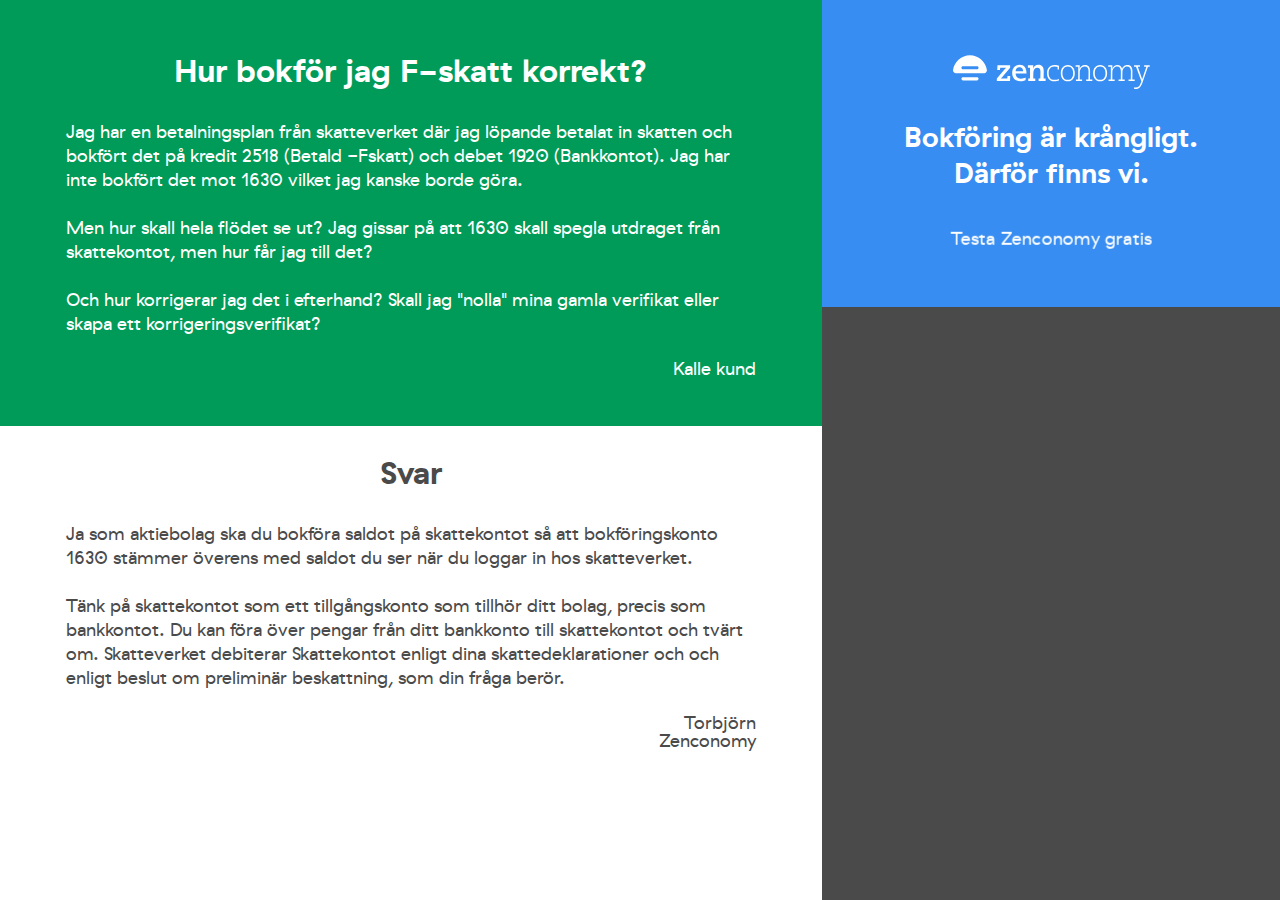
==== index.html @ 8eac907e "moar css." ====
<!doctype html>
<html lang="se">
  <head prefix="og: http://ogp.me/ns# fb: http://ogp.me/ns/fb# article: http://ogp.me/ns/article#">
    <meta charset="utf-8">
    <meta content="IE=edge,chrome=1" http-equiv="X-UA-Compatible">
    <meta content="width=device-width, initial-scale=1.0" name="viewport"/>
    <!-- @metatags -->
    <!-- @favicons -->
    <!--title><%= application_title %></title-->
    <link href="stylesheets/style.css" rel=stylesheet />

    <!-- svg -->
<svg xmlns="http://www.w3.org/2000/svg" style="display: none;"><symbol viewBox="0 0 60 61" id="icon-bookkeeping-1"><title>icon-bookkeeping-1</title><desc>Created with Sketch.</desc> <g id="icon-bookkeeping-1-Page-1" stroke="none" stroke-width="1" fill="none" fill-rule="evenodd" sketch:type="MSPage"> <g id="icon-bookkeeping-1-Symboler-Features-sketch-2" sketch:type="MSArtboardGroup" transform="translate(-66.000000, -52.000000)"> <g id="icon-bookkeeping-1-icon-bookkeeping-1" sketch:type="MSLayerGroup" transform="translate(66.000000, 52.500000)"> <path d="M59.9827338,29.8722857 C59.9827338,13.4374286 46.5638849,0.114428571 30.0107914,0.114428571 C13.4581295,0.114428571 0.0392805755,13.4374286 0.0392805755,29.8722857 C0.0392805755,46.3071429 13.4581295,59.6301429 30.0107914,59.6301429 C46.5638849,59.6301429 59.9827338,46.3071429 59.9827338,29.8722857" id="icon-bookkeeping-1-Fill-1" fill="#FFBB2F" sketch:type="MSShapeGroup"></path> <path d="M20.0490647,15.8605714 C19.5906475,15.8605714 19.2189928,16.2295714 19.2189928,16.6847143 L19.2189928,43.0594286 C19.2189928,43.5145714 19.5906475,43.8835714 20.0490647,43.8835714 L39.972518,43.8835714 C40.4309353,43.8835714 40.8025899,43.5145714 40.8025899,43.0594286 L40.8025899,23.2787143 C40.8025899,23.0601429 40.7153957,22.8501429 40.5595683,22.6958571 L33.9185612,16.1022857 C33.7627338,15.9475714 33.5516547,15.8605714 33.3315108,15.8605714 L20.0490647,15.8605714 L20.0490647,15.8605714 Z M20.8795683,17.5088571 L32.5014388,17.5088571 L32.5014388,23.2787143 C32.5014388,23.7338571 32.8730935,24.1028571 33.3315108,24.1028571 L39.142446,24.1028571 L39.142446,42.2352857 L20.8795683,42.2352857 L20.8795683,17.5088571 L20.8795683,17.5088571 Z M34.1615827,18.6745714 L37.9679137,22.4541429 L34.1615827,22.4541429 L34.1615827,18.6745714 L34.1615827,18.6745714 Z M23.3758273,29.0481429 C22.9174101,29.0417143 22.5401439,29.4051429 22.5336691,29.8607143 C22.5271942,30.3158571 22.8936691,30.69 23.3520863,30.6964286 L23.3758273,30.6964286 L36.6578417,30.6964286 C37.116259,30.7028571 37.4930935,30.339 37.5,29.8838571 C37.5064748,29.4287143 37.14,29.0545714 36.6815827,29.0481429 C36.6733813,29.0477143 36.6656115,29.0477143 36.6578417,29.0481429 L23.3758273,29.0481429 L23.3758273,29.0481429 Z M23.3758273,32.3447143 C22.9174101,32.3382857 22.5401439,32.7021429 22.5336691,33.1572857 C22.5271942,33.6124286 22.8936691,33.987 23.3520863,33.9934286 L23.3758273,33.9934286 L36.6578417,33.9934286 C37.116259,33.9998571 37.4930935,33.636 37.5,33.1808571 C37.5064748,32.7257143 37.14,32.3511429 36.6815827,32.3447143 L36.6578417,32.3447143 L23.3758273,32.3447143 L23.3758273,32.3447143 Z M23.3758273,35.6417143 C22.9174101,35.6352857 22.5401439,35.9991429 22.5336691,36.4542857 C22.5271942,36.9094286 22.8936691,37.2835714 23.3520863,37.29 C23.3598561,37.2904286 23.3680576,37.2904286 23.3758273,37.29 L36.6578417,37.29 C37.116259,37.2964286 37.4930935,36.9325714 37.5,36.4774286 C37.5064748,36.0222857 37.14,35.6481429 36.6815827,35.6417143 L36.6578417,35.6417143 L23.3758273,35.6417143 L23.3758273,35.6417143 Z" id="icon-bookkeeping-1-Fill-2" fill="#6C4B00" sketch:type="MSShapeGroup"></path> </g> </g> </g> </symbol><symbol viewBox="0 0 60 61" id="icon-bookkeeping-2"><title>icon-bookkeeping-2</title><desc>Created with Sketch.</desc> <g id="icon-bookkeeping-2-Page-1" stroke="none" stroke-width="1" fill="none" fill-rule="evenodd" sketch:type="MSPage"> <g id="icon-bookkeeping-2-Symboler-Features-sketch-2" sketch:type="MSArtboardGroup" transform="translate(-146.000000, -52.000000)"> <g id="icon-bookkeeping-2-icon-bookkeeping-2" sketch:type="MSLayerGroup" transform="translate(146.000000, 52.500000)"> <path d="M59.6485714,30.138 C59.6485714,13.7031429 46.3255714,0.380142857 29.8907143,0.380142857 C13.4558571,0.380142857 0.132857143,13.7031429 0.132857143,30.138 C0.132857143,46.5724286 13.4558571,59.8954286 29.8907143,59.8954286 C46.3255714,59.8954286 59.6485714,46.5724286 59.6485714,30.138" id="icon-bookkeeping-2-Fill-1" fill="#FFBB2F" sketch:type="MSShapeGroup"></path> <path d="M33.2965714,38.6322857 L27.1405714,38.6322857 C24.6132857,38.6322857 24.5742857,36.8091429 24.555,35.9327143 C24.5434286,35.3781429 24.5228571,35.0241429 24.3334286,34.791 C22.4931429,32.5178571 21.3771429,30.942 21.3771429,28.2347143 C21.3771429,23.0421429 25.7588571,20.2401429 29.8812857,20.2401429 C34.0234286,20.2401429 38.2028571,22.713 38.2028571,28.2347143 C38.2028571,30.9445714 37.086,32.5195714 35.2452857,34.7897143 C34.8981429,35.2187143 34.2707143,35.2821429 33.846,34.9375714 C33.4178571,34.5912857 33.3522857,33.9642857 33.6981429,33.5378571 C35.4852857,31.3324286 36.2125714,30.2357143 36.2125714,28.2347143 C36.2125714,23.8024286 32.8015714,22.2308571 29.8812857,22.2308571 C26.6442857,22.2308571 23.3678571,24.2927143 23.3678571,28.2347143 C23.3678571,30.2348571 24.0951429,31.3324286 25.8792857,33.5378571 C26.5105714,34.3165714 26.5315714,35.2251429 26.5457143,35.8898571 C26.5508571,36.1255714 26.5572857,36.4808571 26.6091429,36.5828571 C26.6091429,36.5854286 26.7415714,36.6415714 27.1405714,36.6415714 L33.2965714,36.6415714 C33.846,36.6415714 34.2917143,37.0872857 34.2917143,37.6367143 C34.2917143,38.1861429 33.846,38.6322857 33.2965714,38.6322857" id="icon-bookkeeping-2-Fill-2" fill="#6C4B00" sketch:type="MSShapeGroup"></path> <path d="M27.6565714,32.6682857 C27.3818571,32.6682857 27.1071429,32.5538571 26.9095714,32.331 C24.3282857,29.4047143 25.7562857,25.9341429 26.8722857,24.507 C27.2104286,24.0741429 27.8352857,23.9952857 28.269,24.336 C28.7022857,24.6745714 28.7781429,25.299 28.4417143,25.7314286 C28.3392857,25.8651429 26.2851429,28.614 28.4027143,31.0135714 C28.7665714,31.4258571 28.7262857,32.0545714 28.3144286,32.4184286 C28.1258571,32.5868571 27.891,32.6682857 27.6565714,32.6682857" id="icon-bookkeeping-2-Fill-3" fill="#6C4B00" sketch:type="MSShapeGroup"></path> <path d="M33.1251429,41.5478571 L26.4501429,41.5478571 C25.9007143,41.5478571 25.4545714,41.1021429 25.4545714,40.5527143 C25.4545714,40.0032857 25.9007143,39.5571429 26.4501429,39.5571429 L33.1255714,39.5571429 C33.675,39.5571429 34.1211429,40.0032857 34.1211429,40.5527143 C34.1211429,41.1021429 33.675,41.5478571 33.1251429,41.5478571" id="icon-bookkeeping-2-Fill-4" fill="#6C4B00" sketch:type="MSShapeGroup"></path> <path d="M32.5628571,44.3112857 L27.0188571,44.3112857 C26.4694286,44.3112857 26.0237143,43.8655714 26.0237143,43.3161429 C26.0237143,42.7667143 26.4694286,42.3205714 27.0188571,42.3205714 L32.5628571,42.3205714 C33.1122857,42.3205714 33.5584286,42.7667143 33.5584286,43.3161429 C33.5584286,43.8655714 33.1122857,44.3112857 32.5628571,44.3112857" id="icon-bookkeeping-2-Fill-5" fill="#6C4B00" sketch:type="MSShapeGroup"></path> <path d="M29.7908571,18.6767143 C29.2414286,18.6767143 28.7952857,18.231 28.7952857,17.6815714 L28.7952857,15.2451429 C28.7952857,14.6957143 29.2414286,14.25 29.7908571,14.25 C30.3402857,14.25 30.786,14.6957143 30.786,15.2451429 L30.786,17.6815714 C30.786,18.231 30.3407143,18.6767143 29.7908571,18.6767143" id="icon-bookkeeping-2-Fill-6" fill="#6C4B00" sketch:type="MSShapeGroup"></path> <path d="M22.5167143,21.5382857 C22.2612857,21.5382857 22.0075714,21.441 21.813,21.2468571 L20.0918571,19.5235714 C19.7027143,19.1335714 19.7027143,18.5035714 20.0918571,18.1161429 C20.4805714,17.7257143 21.1105714,17.7287143 21.4992857,18.1161429 L23.2204286,19.8394286 C23.6091429,20.2294286 23.6091429,20.8594286 23.2204286,21.2468571 C23.0258571,21.441 22.7704286,21.5382857 22.5167143,21.5382857" id="icon-bookkeeping-2-Fill-7" fill="#6C4B00" sketch:type="MSShapeGroup"></path> <path d="M37.2647143,21.5382857 C37.011,21.5382857 36.7555714,21.441 36.561,21.2468571 C36.1722857,20.8594286 36.1722857,20.2294286 36.561,19.8394286 L38.2821429,18.1161429 C38.6695714,17.7287143 39.2995714,17.7257143 39.6895714,18.1161429 C40.0787143,18.5035714 40.0787143,19.1335714 39.6895714,19.5235714 L37.9684286,21.2468571 C37.7738571,21.441 37.5201429,21.5382857 37.2647143,21.5382857" id="icon-bookkeeping-2-Fill-8" fill="#6C4B00" sketch:type="MSShapeGroup"></path> </g> </g> </g> </symbol><symbol viewBox="0 0 60 61" id="icon-bookkeeping-3"><title>icon-bookkeeping-3</title><desc>Created with Sketch.</desc> <g id="icon-bookkeeping-3-Page-1" stroke="none" stroke-width="1" fill="none" fill-rule="evenodd" sketch:type="MSPage"> <g id="icon-bookkeeping-3-Symboler-Features-sketch-2" sketch:type="MSArtboardGroup" transform="translate(-226.000000, -52.000000)"> <g id="icon-bookkeeping-3-icon-bookkeeping-3" sketch:type="MSLayerGroup" transform="translate(226.000000, 52.500000)"> <path d="M59.7488571,30.0082014 C59.7488571,13.4555396 46.4258571,0.0366906475 29.991,0.0366906475 C13.5561429,0.0366906475 0.233142857,13.4555396 0.233142857,30.0082014 C0.233142857,46.561295 13.5561429,59.9801439 29.991,59.9801439 C46.4258571,59.9801439 59.7488571,46.561295 59.7488571,30.0082014" id="icon-bookkeeping-3-Fill-1" fill="#FFBB2F" sketch:type="MSShapeGroup"></path> <path d="M40.5072857,17.7867626 L37.1301429,17.7867626 C36.7958571,16.8388489 35.8988571,16.1572662 34.8445714,16.1572662 L33.4088571,16.1572662 C32.9532857,15.6457554 32.2992857,15.3423022 31.6092857,15.3423022 L28.3735714,15.3423022 C27.6835714,15.3423022 27.0291429,15.6457554 26.5731429,16.1572662 L25.1374286,16.1572662 C24.0831429,16.1572662 23.1861429,16.8388489 22.8518571,17.7867626 L19.4747143,17.7867626 C19.0277143,17.7867626 18.6655714,18.1515108 18.6655714,18.601295 L18.6655714,43.8595683 C18.6655714,44.3097842 19.0277143,44.6741007 19.4747143,44.6741007 L40.5072857,44.6741007 C40.9542857,44.6741007 41.3164286,44.3097842 41.3164286,43.8595683 L41.3164286,18.601295 C41.3164286,18.1515108 40.9542857,17.7867626 40.5072857,17.7867626 L40.5072857,17.7867626 Z M25.1374286,17.7867626 L26.9798571,17.7867626 C27.2678571,17.7867626 27.534,17.6322302 27.6788571,17.3818705 C27.8271429,17.125036 28.0868571,16.9717986 28.3735714,16.9717986 L31.6092857,16.9717986 C31.896,16.9717986 32.1552857,17.125036 32.3035714,17.3818705 C32.4484286,17.6326619 32.715,17.7867626 33.003,17.7867626 L34.8445714,17.7867626 C35.2911429,17.7867626 35.6537143,18.1519424 35.6537143,18.601295 C35.6537143,19.0510791 35.2911429,19.416259 34.8445714,19.416259 L25.1374286,19.416259 C24.6912857,19.416259 24.3282857,19.0506475 24.3282857,18.601295 C24.3282857,18.1519424 24.6912857,17.7867626 25.1374286,17.7867626 L25.1374286,17.7867626 Z M39.6985714,43.0446043 L20.2834286,43.0446043 L20.2834286,19.416259 L22.8522857,19.416259 C23.1865714,20.3641727 24.0835714,21.0457554 25.1374286,21.0457554 L34.8445714,21.0457554 C35.8988571,21.0457554 36.7954286,20.3641727 37.1301429,19.416259 L39.6985714,19.416259 L39.6985714,43.0446043 L39.6985714,43.0446043 Z" id="icon-bookkeeping-3-Fill-2" fill="#6C4B00" sketch:type="MSShapeGroup"></path> <path d="M21.9012857,24.3047482 C21.9012857,24.754964 22.2634286,25.1197122 22.7104286,25.1197122 L37.2715714,25.1197122 C37.7185714,25.1197122 38.0807143,24.754964 38.0807143,24.3047482 C38.0807143,23.854964 37.7185714,23.4902158 37.2715714,23.4902158 L22.7104286,23.4902158 C22.2634286,23.4902158 21.9012857,23.854964 21.9012857,24.3047482" id="icon-bookkeeping-3-Fill-3" fill="#6C4B00" sketch:type="MSShapeGroup"></path> <path d="M37.2715714,26.7492086 L22.7104286,26.7492086 C22.2634286,26.7492086 21.9012857,27.1139568 21.9012857,27.5641727 C21.9012857,28.0139568 22.2634286,28.378705 22.7104286,28.378705 L37.2715714,28.378705 C37.7185714,28.378705 38.0807143,28.0139568 38.0807143,27.5641727 C38.0807143,27.1139568 37.7185714,26.7492086 37.2715714,26.7492086" id="icon-bookkeeping-3-Fill-4" fill="#6C4B00" sketch:type="MSShapeGroup"></path> <path d="M37.2715714,30.0082014 L22.7104286,30.0082014 C22.2634286,30.0082014 21.9012857,30.3729496 21.9012857,30.8231655 C21.9012857,31.2733813 22.2634286,31.6376978 22.7104286,31.6376978 L37.2715714,31.6376978 C37.7185714,31.6376978 38.0807143,31.2733813 38.0807143,30.8231655 C38.0807143,30.3729496 37.7185714,30.0082014 37.2715714,30.0082014" id="icon-bookkeeping-3-Fill-5" fill="#6C4B00" sketch:type="MSShapeGroup"></path> <path d="M34.0358571,34.0821583 C34.0358571,33.6323741 33.6737143,33.2676259 33.2267143,33.2676259 L22.7104286,33.2676259 C22.2634286,33.2676259 21.9012857,33.6323741 21.9012857,34.0821583 C21.9012857,34.5323741 22.2634286,34.8971223 22.7104286,34.8971223 L33.2267143,34.8971223 C33.6737143,34.8971223 34.0358571,34.5323741 34.0358571,34.0821583" id="icon-bookkeeping-3-Fill-6" fill="#6C4B00" sketch:type="MSShapeGroup"></path> <path d="M36.6994286,36.7653237 L34.8445714,38.6335252 L33.7988571,37.5802878 C33.483,37.2617266 32.9708571,37.2617266 32.655,37.5802878 C32.3391429,37.8984173 32.3387143,38.4142446 32.655,38.7323741 L34.2728571,40.3618705 C34.431,40.5211511 34.6375714,40.6005755 34.8445714,40.6005755 C35.052,40.6005755 35.2585714,40.5211511 35.4167143,40.3618705 L37.8437143,37.9174101 C38.16,37.5992806 38.16,37.0834532 37.8437143,36.7653237 C37.5274286,36.4471942 37.0157143,36.4471942 36.6994286,36.7653237" id="icon-bookkeeping-3-Fill-7" fill="#6C4B00" sketch:type="MSShapeGroup"></path> </g> </g> </g> </symbol><symbol viewBox="0 0 60 61" id="icon-bookkeeping-4"><title>icon-bookkeeping-4</title><desc>Created with Sketch.</desc> <g id="icon-bookkeeping-4-Page-1" stroke="none" stroke-width="1" fill="none" fill-rule="evenodd" sketch:type="MSPage"> <g id="icon-bookkeeping-4-Symboler-Features-sketch-2" sketch:type="MSArtboardGroup" transform="translate(-306.000000, -52.000000)"> <g id="icon-bookkeeping-4-icon-bookkeeping-4" sketch:type="MSLayerGroup" transform="translate(306.000000, 52.500000)"> <path d="M59.9460432,30.0154286 C59.9460432,13.5805714 46.5271942,0.257571429 29.9741007,0.257571429 C13.4210072,0.257571429 0.00215827338,13.5805714 0.00215827338,30.0154286 C0.00215827338,46.4502857 13.4210072,59.7732857 29.9741007,59.7732857 C46.5271942,59.7732857 59.9460432,46.4502857 59.9460432,30.0154286" id="icon-bookkeeping-4-Fill-1" fill="#FFBB2F" sketch:type="MSShapeGroup"></path> <path d="M41.4625899,19.1854286 L40.8228777,18.5494286 C39.4938129,17.2294286 37.3307914,17.229 36.0008633,18.5477143 L18.6919424,35.7107143 C18.6043165,35.7977143 18.5456115,35.9091429 18.5235971,36.0304286 L17.4988489,41.7672857 C17.4647482,41.9601429 17.5269065,42.1577143 17.6667626,42.2961429 C17.6684892,42.2978571 17.6710791,42.3004286 17.6728058,42.3021429 C17.8165468,42.4405714 18.0202878,42.4997143 18.2166906,42.4594286 L23.8467626,41.3001429 C23.9615827,41.2761429 24.0677698,41.22 24.1506475,41.1368571 L41.4595683,23.9747143 C42.7899281,22.6551429 42.7916547,20.5067143 41.4625899,19.1854286 L41.4625899,19.1854286 Z M35.1992806,24.762 L35.1992806,24.762 C34.9631655,24.5275714 34.5811511,24.5275714 34.3454676,24.7615714 L22.8971223,36.1131429 C22.8811511,36.129 22.8686331,36.147 22.8552518,36.1637143 L21.9168345,35.8975714 L21.5555396,34.6367143 C21.5507914,34.6187143 21.5421583,34.6032857 21.5356835,34.5861429 L34.1369784,22.0911429 L37.8880576,25.8201429 L25.2867626,38.3151429 C25.2694964,38.3091429 25.2539568,38.3005714 25.236259,38.2954286 L23.9641727,37.9337143 L23.6974101,37.0045714 C23.7151079,36.9904286 23.7341007,36.978 23.7505036,36.9617143 L35.1984173,25.6101429 C35.434964,25.3761429 35.4353957,24.9964286 35.1992806,24.762 L35.1992806,24.762 Z M39.9699281,19.3988571 L40.607482,20.0327143 C41.4656115,20.8864286 41.4647482,22.2737143 40.6057554,23.1257143 L38.7431655,24.9728571 L34.9920863,21.2434286 L36.8546763,19.3967143 C37.7132374,18.5451429 39.1105036,18.5455714 39.9699281,19.3988571 L39.9699281,19.3988571 Z M20.8001439,40.7022857 C20.6974101,40.3015714 20.494964,39.9372857 20.1941007,39.6377143 C19.918705,39.3642857 19.5794245,39.1705714 19.2094964,39.0608571 L19.6804317,36.4264286 L20.5614388,35.5525714 L20.9382734,36.8682857 L22.5315108,37.32 L22.9860432,38.904 L24.312518,39.2811429 L23.4241727,40.1622857 L20.8001439,40.7022857 L20.8001439,40.7022857 Z" id="icon-bookkeeping-4-Fill-2" fill="#6C4B00" sketch:type="MSShapeGroup"></path> <path d="M18.0941007,42.579 C17.9080576,42.579 17.7315108,42.5078571 17.5981295,42.3792857 C17.4263309,42.2091429 17.3520863,41.976 17.3926619,41.7488571 L18.4174101,36.012 C18.4441727,35.8671429 18.5128058,35.7372857 18.6155396,35.6348571 L35.9244604,18.4722857 C36.5879137,17.8144286 37.4710791,17.4522857 38.4107914,17.4522857 C39.3522302,17.4522857 40.2358273,17.8148571 40.8992806,18.474 L41.5385612,19.1095714 C42.9094964,20.4728571 42.9082014,22.689 41.5359712,24.0501429 L24.2270504,41.2127143 C24.1290647,41.3104286 24.0051799,41.3768571 23.8683453,41.4051429 L18.2382734,42.564 C18.191223,42.5738571 18.142446,42.579 18.0941007,42.579 L18.0941007,42.579 Z M38.4107914,17.6665714 C37.5280576,17.6665714 36.6997122,18.0064286 36.0768345,18.6235714 L18.7679137,35.7865714 C18.6958273,35.8581429 18.6483453,35.949 18.6297842,36.0497143 L17.605036,41.7861429 C17.5774101,41.9442857 17.628777,42.1067143 17.7431655,42.2202857 C17.867482,42.3398571 18.0353957,42.387 18.1942446,42.3544286 L23.8243165,41.1955714 C23.9197122,41.1758571 24.0060432,41.1291429 24.0746763,41.0614286 L41.3831655,23.8988571 C42.6716547,22.6208571 42.6729496,20.5405714 41.3861871,19.2608571 L40.7464748,18.6252857 C40.1240288,18.0068571 39.2943885,17.6665714 38.4107914,17.6665714 L38.4107914,17.6665714 Z M20.7207194,40.8278571 L20.6952518,40.7284286 C20.5951079,40.3362857 20.4008633,39.9947143 20.1176978,39.7135714 C19.8621583,39.4598571 19.537554,39.2695714 19.1788489,39.1637143 L19.0864748,39.1362857 L19.5798561,36.3745714 L20.614964,35.3481429 L21.0254676,36.7817143 L22.618705,37.233 L23.0732374,38.817 L24.5188489,39.228 L23.4776978,40.2604286 L20.7207194,40.8278571 L20.7207194,40.8278571 Z M19.3320863,38.9875714 C19.6886331,39.108 20.0115108,39.3051429 20.2705036,39.5622857 C20.5571223,39.8472857 20.7608633,40.188 20.8769784,40.5767143 L23.3706475,40.0637143 L24.1066187,39.3338571 L22.8988489,38.9901429 L22.4443165,37.4065714 L20.8510791,36.9548571 L20.5079137,35.7574286 L19.7805755,36.4782857 L19.3320863,38.9875714 L19.3320863,38.9875714 Z M25.3135252,38.4398571 L25.223741,38.4051429 L23.8769784,38.0202857 L23.5739568,36.966 L23.6296403,36.9214286 C23.6576978,36.9 23.6658993,36.8935714 23.6741007,36.8858571 L35.1220144,25.5347143 C35.2161151,25.4412857 35.2679137,25.3178571 35.2683453,25.1862857 C35.2683453,25.0547143 35.2169784,24.9308571 35.1233094,24.8378571 C34.9359712,24.6518571 34.6096403,24.6514286 34.4214388,24.8374286 L22.9735252,36.1885714 C22.9653237,36.1962857 22.9597122,36.2052857 22.9528058,36.2138571 L22.9079137,36.2717143 L22.8258993,36.2665714 L21.8292086,35.9841429 L21.4092086,34.56 L21.4592806,34.5102857 L34.1369784,21.9394286 L38.0408633,25.8205714 L25.3135252,38.4398571 L25.3135252,38.4398571 Z M24.0513669,37.8471429 L25.2595683,38.1904286 L37.7356835,25.8205714 L34.1369784,22.2424286 L21.661295,34.6131429 L22.0040288,35.811 L22.8168345,36.0411429 C22.8181295,36.0398571 22.8194245,36.0385714 22.8207194,36.0372857 L34.2690647,24.6857143 C34.5388489,24.4187143 35.0071942,24.4195714 35.2761151,24.6865714 C35.4103597,24.8202857 35.4841727,24.9977143 35.483741,25.1867143 C35.483741,25.3752857 35.4090647,25.5527143 35.2748201,25.6864286 L23.8264748,37.0375714 C23.8243165,37.0392857 23.8230216,37.0414286 23.8208633,37.0431429 L24.0513669,37.8471429 L24.0513669,37.8471429 Z M38.7431655,25.1241429 L34.8392806,21.2434286 L36.7782734,19.3208571 C37.2138129,18.8888571 37.7935252,18.6514286 38.4103597,18.6514286 C39.0289209,18.6514286 39.6099281,18.8897143 40.0458993,19.323 L40.6838849,19.9568571 C41.5843165,20.8521429 41.5830216,22.3075714 40.6817266,23.2015714 L38.7431655,25.1241429 L38.7431655,25.1241429 Z M35.1444604,21.2434286 L38.7431655,24.8211429 L40.5293525,23.0502857 C41.3464748,22.2398571 41.3473381,20.9202857 40.5315108,20.1085714 L39.8935252,19.4742857 C39.4976978,19.0817143 38.9710791,18.8657143 38.4103597,18.8657143 C37.8509353,18.8657143 37.3256115,19.0812857 36.9310791,19.4725714 L35.1444604,21.2434286 L35.1444604,21.2434286 Z" id="icon-bookkeeping-4-Fill-3" fill="#6C4B00" sketch:type="MSShapeGroup"></path> </g> </g> </g> </symbol><symbol viewBox="0 0 88 88" id="icon-doodle-circle"><title>Oval 37</title><desc>Created with Sketch.</desc> <g id="icon-doodle-circle-Page-1" stroke="none" stroke-width="1" fill="none" fill-rule="evenodd" sketch:type="MSPage"> <g id="icon-doodle-circle-Målgrupp" sketch:type="MSArtboardGroup" transform="translate(-231.000000, -530.000000)" stroke="#3780D3" stroke-width="3"> <g id="icon-doodle-circle-Main-message" sketch:type="MSLayerGroup" transform="translate(-37.000000, 0.000000)"> <g id="icon-doodle-circle-pattern" transform="translate(0.000000, 13.000000)" sketch:type="MSShapeGroup"> <circle id="icon-doodle-circle-Oval-37" cx="312" cy="561" r="42"></circle> </g> </g> </g> </g> </symbol><symbol viewBox="0 0 147 4" id="icon-doodle-line"><title>Imported Layers</title><desc>Created with Sketch.</desc> <g id="icon-doodle-line-Page-1" stroke="none" stroke-width="1" fill="none" fill-rule="evenodd" sketch:type="MSPage"> <g id="icon-doodle-line-Målgrupp" sketch:type="MSArtboardGroup" transform="translate(-344.000000, -225.000000)" stroke-linecap="round" stroke="#377BC9" stroke-width="3"> <g id="icon-doodle-line-Main-message" sketch:type="MSLayerGroup" transform="translate(-37.000000, 0.000000)"> <g id="icon-doodle-line-pattern" transform="translate(0.000000, 13.000000)" sketch:type="MSShapeGroup"> <path d="M383,214 L526.507843,214" id="icon-doodle-line-Imported-Layers"></path> </g> </g> </g> </g> </symbol><symbol viewBox="0 0 69 61" id="icon-doodle-triangle"><title>Imported Layers</title><desc>Created with Sketch.</desc> <g id="icon-doodle-triangle-Page-1" stroke="none" stroke-width="1" fill="none" fill-rule="evenodd" sketch:type="MSPage"> <g id="icon-doodle-triangle-Målgrupp" sketch:type="MSArtboardGroup" transform="translate(-889.000000, -528.000000)" stroke-linecap="round" stroke="#3780D3" stroke-width="3"> <g id="icon-doodle-triangle-Main-message" sketch:type="MSLayerGroup" transform="translate(-37.000000, 0.000000)"> <g id="icon-doodle-triangle-pattern" transform="translate(0.000000, 13.000000)" sketch:type="MSShapeGroup"> <path d="M991.758,573.85 L929,573.85 L960.379,518 L991.758,573.85 L991.758,573.85 Z" id="icon-doodle-triangle-Imported-Layers"></path> </g> </g> </g> </g> </symbol><symbol viewBox="0 0 104 10" id="icon-doodle-wave"><title>Imported Layers</title><desc>Created with Sketch.</desc> <g id="icon-doodle-wave-Page-1" stroke="none" stroke-width="1" fill="none" fill-rule="evenodd" sketch:type="MSPage"> <g id="icon-doodle-wave-Målgrupp" sketch:type="MSArtboardGroup" transform="translate(-462.000000, -509.000000)" stroke-linecap="round" stroke="#3780D3" stroke-width="3"> <g id="icon-doodle-wave-Main-message" sketch:type="MSLayerGroup" transform="translate(-37.000000, 0.000000)"> <g id="icon-doodle-wave-pattern" transform="translate(0.000000, 13.000000)" sketch:type="MSShapeGroup"> <path d="M501,498 L508.687,503.66 L516.375,498 L524.063,503.66 L531.753,498 L539.437,503.66 L547.125,498 L554.813,503.66 L562.501,498 L570.191,503.66 L577.883,498 L585.573,503.66 L593.268,498 L600.964,503.66" id="icon-doodle-wave-Imported-Layers"></path> </g> </g> </g> </g> </symbol><symbol viewBox="0 0 24 25" id="icon-doodle-x"><title>Imported Layers</title><desc>Created with Sketch.</desc> <g id="icon-doodle-x-Page-1" stroke="none" stroke-width="1" fill="none" fill-rule="evenodd" sketch:type="MSPage"> <g id="icon-doodle-x-Målgrupp" sketch:type="MSArtboardGroup" transform="translate(-242.000000, -407.000000)" stroke-linecap="round" stroke="#377BC9" stroke-width="1"> <g id="icon-doodle-x-Main-message" sketch:type="MSLayerGroup" transform="translate(-37.000000, 0.000000)"> <g id="icon-doodle-x-pattern" transform="translate(0.000000, 13.000000)" sketch:type="MSShapeGroup"> <path d="M275,403.75 L304.5,403.75 M289.75,389 L289.75,418.5" id="icon-doodle-x-Imported-Layers" transform="translate(291.000000, 405.000000) rotate(-135.000000) translate(-291.000000, -405.000000) "></path> </g> </g> </g> </g> </symbol><symbol viewBox="0 0 60 61" id="icon-invoicing-1"><title>icon-invoicing-1</title><desc>Created with Sketch.</desc> <g id="icon-invoicing-1-Page-1" stroke="none" stroke-width="1" fill="none" fill-rule="evenodd" sketch:type="MSPage"> <g id="icon-invoicing-1-Symboler-Features-sketch-2" sketch:type="MSArtboardGroup" transform="translate(-66.000000, -135.000000)"> <g id="icon-invoicing-1-icon-invoicing-1" sketch:type="MSLayerGroup" transform="translate(66.000000, 135.500000)"> <path d="M59.9827338,30.1427143 C59.9827338,13.7078571 46.5638849,0.384857143 30.0107914,0.384857143 C13.4581295,0.384857143 0.0392805755,13.7078571 0.0392805755,30.1427143 C0.0392805755,46.5775714 13.4581295,59.9005714 30.0107914,59.9005714 C46.5638849,59.9005714 59.9827338,46.5775714 59.9827338,30.1427143" id="icon-invoicing-1-Fill-1" fill="#FFBB2F" sketch:type="MSShapeGroup"></path> <path d="M30.0107914,43.857 C22.3942446,43.857 16.1978417,37.7048571 16.1978417,30.1427143 C16.1978417,22.581 22.3942446,16.4284286 30.0107914,16.4284286 C37.6273381,16.4284286 43.823741,22.581 43.823741,30.1427143 C43.823741,37.7048571 37.6273381,43.857 30.0107914,43.857 L30.0107914,43.857 Z M30.0107914,18.1427143 C23.3464748,18.1427143 17.9244604,23.526 17.9244604,30.1427143 C17.9244604,36.7598571 23.3464748,42.1427143 30.0107914,42.1427143 C36.6755396,42.1427143 42.0971223,36.7598571 42.0971223,30.1427143 C42.0971223,23.526 36.6755396,18.1427143 30.0107914,18.1427143 L30.0107914,18.1427143 Z" id="icon-invoicing-1-Fill-2" fill="#6C4B00" sketch:type="MSShapeGroup"></path> <path d="M34.6519424,35.9215714 C34.4313669,35.9215714 34.2099281,35.838 34.0415827,35.6704286 L29.1284892,30.7928571 C28.9666187,30.6321429 28.8755396,30.414 28.8755396,30.1864286 L28.8755396,23.5341429 C28.8755396,23.061 29.2623022,22.677 29.7388489,22.677 C30.2158273,22.677 30.6025899,23.061 30.6025899,23.5341429 L30.6025899,29.8315714 L35.2623022,34.4584286 C35.5998561,34.7935714 35.5998561,35.3357143 35.2623022,35.6704286 C35.0939568,35.838 34.8729496,35.9215714 34.6519424,35.9215714" id="icon-invoicing-1-Fill-3" fill="#6C4B00" sketch:type="MSShapeGroup"></path> </g> </g> </g> </symbol><symbol viewBox="0 0 60 61" id="icon-invoicing-2"><title>icon-invoicing-2</title><desc>Created with Sketch.</desc> <g id="icon-invoicing-2-Page-1" stroke="none" stroke-width="1" fill="none" fill-rule="evenodd" sketch:type="MSPage"> <g id="icon-invoicing-2-Symboler-Features-sketch-2" sketch:type="MSArtboardGroup" transform="translate(-146.000000, -135.000000)"> <g id="icon-invoicing-2-icon-invoicing-2" sketch:type="MSLayerGroup" transform="translate(146.000000, 135.500000)"> <path d="M59.6485714,30.1092857 C59.6485714,13.6744286 46.3255714,0.351428571 29.8907143,0.351428571 C13.4558571,0.351428571 0.132857143,13.6744286 0.132857143,30.1092857 C0.132857143,46.5437143 13.4558571,59.8667143 29.8907143,59.8667143 C46.3255714,59.8667143 59.6485714,46.5437143 59.6485714,30.1092857" id="icon-invoicing-2-Fill-1" fill="#FFBB2F" sketch:type="MSShapeGroup"></path> <path d="M29.8907143,43.8235714 C22.3285714,43.8235714 16.1764286,37.671 16.1764286,30.1092857 C16.1764286,22.5471429 22.3285714,16.395 29.8907143,16.395 C37.4528571,16.395 43.605,22.5471429 43.605,30.1092857 C43.605,37.671 37.4528571,43.8235714 29.8907143,43.8235714 L29.8907143,43.8235714 Z M29.8907143,18.1092857 C23.274,18.1092857 17.8907143,23.4921429 17.8907143,30.1092857 C17.8907143,36.726 23.274,42.1092857 29.8907143,42.1092857 C36.5078571,42.1092857 41.8907143,36.726 41.8907143,30.1092857 C41.8907143,23.4921429 36.5078571,18.1092857 29.8907143,18.1092857 L29.8907143,18.1092857 Z" id="icon-invoicing-2-Fill-2" fill="#6C4B00" sketch:type="MSShapeGroup"></path> <path d="M26.9982857,25.7198571 C27.2237143,25.4507143 27.4902857,25.2141429 27.798,25.0105714 C28.1061429,24.8074286 28.4494286,24.645 28.8291429,24.5245714 C29.2084286,24.4037143 29.6177143,24.3428571 30.0578571,24.3428571 C30.5961429,24.3428571 31.089,24.423 31.5338571,24.582 C31.9791429,24.7414286 32.361,24.9642857 32.6802857,25.2501429 C32.9991429,25.536 33.246,25.8767143 33.4225714,26.2722857 C33.5982857,26.6682857 33.6865714,27.1028571 33.6865714,27.5755714 C33.6865714,28.2021429 33.546,28.7271429 33.2657143,29.1505714 C32.9854286,29.5735714 32.6524286,29.8902857 32.2675714,30.099 C32.6742857,30.3192857 33.0124286,30.6432857 33.2824286,31.0722857 C33.5511429,31.5008571 33.6865714,32.0288571 33.6865714,32.6554286 C33.6865714,33.1504286 33.5982857,33.5982857 33.4225714,33.9994286 C33.246,34.401 33.0017143,34.7417143 32.6884286,35.0224286 C32.3751429,35.3022857 31.9958571,35.517 31.5505714,35.6652857 C31.1052857,35.8135714 30.6184286,35.8881429 30.0904286,35.8881429 C29.6395714,35.8881429 29.2221429,35.8302857 28.8372857,35.715 C28.4524286,35.5992857 28.1031429,35.4372857 27.7902857,35.2281429 C27.4765714,35.0194286 27.207,34.7747143 26.982,34.4944286 C26.7565714,34.2137143 26.5774286,33.9085714 26.4458571,33.579 L27.8811429,32.2431429 C28.0675714,32.793 28.356,33.2241429 28.7464286,33.5378571 C29.1368571,33.8511429 29.5902857,34.008 30.1071429,34.008 C30.6021429,34.008 31.0088571,33.8751429 31.3277143,33.6098571 C31.6465714,33.3445714 31.806,32.9738571 31.806,32.4985714 C31.806,32.034 31.6521429,31.6774286 31.3444286,31.4288571 C31.0362857,31.1798571 30.6458571,31.0555714 30.1735714,31.0555714 L29.3978571,31.0555714 L29.3978571,29.1587143 L30.1735714,29.1587143 C30.6458571,29.1587143 31.0362857,29.0288571 31.3444286,28.7695714 C31.6521429,28.5094286 31.806,28.158 31.806,27.7157143 C31.806,27.2515714 31.6435714,26.8868571 31.3195714,26.6215714 C30.9951429,26.3554286 30.591,26.223 30.1071429,26.223 C29.6125714,26.223 29.1672857,26.3798571 28.7712857,26.6931429 C28.3757143,27.0064286 28.0787143,27.4217143 27.8811429,27.9385714 L26.4621429,26.586 C26.5941429,26.2782857 26.7728571,25.9898571 26.9982857,25.7198571" id="icon-invoicing-2-Fill-3" fill="#6C4B00" sketch:type="MSShapeGroup"></path> </g> </g> </g> </symbol><symbol viewBox="0 0 60 61" id="icon-invoicing-3"><title>icon-invoicing-3</title><desc>Created with Sketch.</desc> <g id="icon-invoicing-3-Page-1" stroke="none" stroke-width="1" fill="none" fill-rule="evenodd" sketch:type="MSPage"> <g id="icon-invoicing-3-Symboler-Features-sketch-2" sketch:type="MSArtboardGroup" transform="translate(-226.000000, -135.000000)"> <g id="icon-invoicing-3-icon-invoicing-3" sketch:type="MSLayerGroup" transform="translate(226.000000, 135.500000)"> <path d="M59.7488571,30.1761429 C59.7488571,13.7412857 46.4258571,0.418285714 29.991,0.418285714 C13.5561429,0.418285714 0.233142857,13.7412857 0.233142857,30.1761429 C0.233142857,46.611 13.5561429,59.934 29.991,59.934 C46.4258571,59.934 59.7488571,46.611 59.7488571,30.1761429" id="icon-invoicing-3-Fill-1" fill="#FFBB2F" sketch:type="MSShapeGroup"></path> <path d="M42.4808571,25.488 L40.008,25.488 L40.008,23.2092857 C40.008,23.0048571 39.927,22.809 39.7825714,22.6645714 L33.618,16.5 C33.4735714,16.3555714 33.2777143,16.2745714 33.0732857,16.2745714 L20.7445714,16.2745714 C20.319,16.2745714 19.974,16.6195714 19.974,17.0451429 L19.974,25.488 L17.5011429,25.488 C17.1265714,25.488 16.8231429,25.7914286 16.8231429,26.166 L16.8231429,43.3997143 C16.8231429,43.7742857 17.1265714,44.0781429 17.5011429,44.0781429 L42.4808571,44.0781429 C42.8554286,44.0781429 43.1588571,43.7742857 43.1588571,43.3997143 L43.1588571,26.166 C43.1588571,25.7914286 42.8554286,25.488 42.4808571,25.488 L42.4808571,25.488 Z M40.0607143,27.1851429 L40.008,27.2348571 L40.008,27.1851429 L40.0607143,27.1851429 L40.0607143,27.1851429 Z M33.8438571,18.9051429 L37.377,22.4387143 L33.8438571,22.4387143 L33.8438571,18.9051429 L33.8438571,18.9051429 Z M21.5147143,17.8157143 L32.3027143,17.8157143 L32.3027143,23.2092857 C32.3027143,23.6348571 32.6477143,23.9798571 33.0732857,23.9798571 L38.4668571,23.9798571 L38.4668571,28.698 L33.5931429,33.3257143 L30.495,30.3831429 C30.2181429,30.12 29.7844286,30.1195714 29.5067143,30.3818571 L26.394,33.3257143 L21.5147143,28.6967143 L21.5147143,17.8157143 L21.5147143,17.8157143 Z M19.974,27.1851429 L19.974,27.2348571 L19.9212857,27.1851429 L19.974,27.1851429 L19.974,27.1851429 Z M18.3724286,28.0397143 L25.1344286,34.482 L18.3724286,40.9234286 L18.3724286,28.0397143 L18.3724286,28.0397143 Z M19.4442857,42.1414286 L29.991,32.094 L40.5377143,42.1414286 L19.4442857,42.1414286 L19.4442857,42.1414286 Z M41.6095714,40.9238571 L34.8475714,34.482 L41.6095714,28.0397143 L41.6095714,40.9238571 L41.6095714,40.9238571 Z" id="icon-invoicing-3-Fill-2" fill="#6C4B00" sketch:type="MSShapeGroup"></path> </g> </g> </g> </symbol><symbol viewBox="0 0 60 61" id="icon-invoicing-4"><title>icon-invoicing-4</title><desc>Created with Sketch.</desc> <g id="icon-invoicing-4-Page-1" stroke="none" stroke-width="1" fill="none" fill-rule="evenodd" sketch:type="MSPage"> <g id="icon-invoicing-4-Symboler-Features-sketch-2" sketch:type="MSArtboardGroup" transform="translate(-306.000000, -135.000000)"> <g id="icon-invoicing-4-icon-invoicing-4" sketch:type="MSLayerGroup" transform="translate(306.000000, 135.500000)"> <path d="M59.9460432,29.9464286 C59.9460432,13.512 46.5271942,0.189 29.9741007,0.189 C13.4210072,0.189 0.00215827338,13.512 0.00215827338,29.9464286 C0.00215827338,46.3812857 13.4210072,59.7042857 29.9741007,59.7042857 C46.5271942,59.7042857 59.9460432,46.3812857 59.9460432,29.9464286" id="icon-invoicing-4-Fill-1" fill="#FFBB2F" sketch:type="MSShapeGroup"></path> <path d="M40.5660432,17.8122857 L37.1646043,17.8122857 C36.8279137,16.8711429 35.9244604,16.1944286 34.8625899,16.1944286 L33.4165468,16.1944286 C32.9576978,15.6865714 32.2989928,15.3852857 31.6040288,15.3852857 L28.345036,15.3852857 C27.6500719,15.3852857 26.9909353,15.6865714 26.5316547,16.1944286 L25.0856115,16.1944286 C24.023741,16.1944286 23.1202878,16.8711429 22.7835971,17.8122857 L19.3821583,17.8122857 C18.9319424,17.8122857 18.5671942,18.1744286 18.5671942,18.6214286 L18.5671942,43.6988571 C18.5671942,44.1458571 18.9319424,44.508 19.3821583,44.508 L40.5660432,44.508 C41.016259,44.508 41.3810072,44.1458571 41.3810072,43.6988571 L41.3810072,18.6214286 C41.3810072,18.1744286 41.016259,17.8122857 40.5660432,17.8122857 L40.5660432,17.8122857 Z M25.0856115,17.8122857 L26.941295,17.8122857 C27.2313669,17.8122857 27.4994245,17.6588571 27.6453237,17.4102857 C27.7946763,17.1552857 28.056259,17.0035714 28.345036,17.0035714 L31.6040288,17.0035714 C31.8928058,17.0035714 32.1539568,17.1552857 32.3033094,17.4102857 C32.4492086,17.6592857 32.7176978,17.8122857 33.0077698,17.8122857 L34.8625899,17.8122857 C35.3119424,17.8122857 35.677554,18.1748571 35.677554,18.6214286 C35.677554,19.0675714 35.3119424,19.4301429 34.8625899,19.4301429 L25.0856115,19.4301429 C24.636259,19.4301429 24.2706475,19.0671429 24.2706475,18.6214286 C24.2706475,18.1748571 24.636259,17.8122857 25.0856115,17.8122857 L25.0856115,17.8122857 Z M39.7515108,42.8901429 L20.1966906,42.8901429 L20.1966906,19.4301429 L22.7835971,19.4301429 C23.1202878,20.3712857 24.023741,21.048 25.0856115,21.048 L34.8625899,21.048 C35.9244604,21.048 36.827482,20.3712857 37.1646043,19.4301429 L39.7515108,19.4301429 L39.7515108,42.8901429 L39.7515108,42.8901429 Z" id="icon-invoicing-4-Fill-2" fill="#6C4B00" sketch:type="MSShapeGroup"></path> <path d="M21.8261871,24.2841429 C21.8261871,24.7307143 22.1909353,25.0928571 22.6411511,25.0928571 L37.3070504,25.0928571 C37.7572662,25.0928571 38.1215827,24.7307143 38.1215827,24.2841429 C38.1215827,23.8371429 37.7572662,23.475 37.3070504,23.475 L22.6411511,23.475 C22.1909353,23.475 21.8261871,23.8371429 21.8261871,24.2841429" id="icon-invoicing-4-Fill-3" fill="#6C4B00" sketch:type="MSShapeGroup"></path> <path d="M37.3070504,26.7107143 L22.6411511,26.7107143 C22.1909353,26.7107143 21.8261871,27.0728571 21.8261871,27.5198571 C21.8261871,27.9664286 22.1909353,28.3285714 22.6411511,28.3285714 L37.3070504,28.3285714 C37.7572662,28.3285714 38.1215827,27.9664286 38.1215827,27.5198571 C38.1215827,27.0728571 37.7572662,26.7107143 37.3070504,26.7107143" id="icon-invoicing-4-Fill-4" fill="#6C4B00" sketch:type="MSShapeGroup"></path> <path d="M37.3070504,29.9464286 L22.6411511,29.9464286 C22.1909353,29.9464286 21.8261871,30.3085714 21.8261871,30.7555714 C21.8261871,31.2025714 22.1909353,31.5647143 22.6411511,31.5647143 L37.3070504,31.5647143 C37.7572662,31.5647143 38.1215827,31.2025714 38.1215827,30.7555714 C38.1215827,30.3085714 37.7572662,29.9464286 37.3070504,29.9464286" id="icon-invoicing-4-Fill-5" fill="#6C4B00" sketch:type="MSShapeGroup"></path> <path d="M34.0480576,33.9912857 C34.0480576,33.5447143 33.6833094,33.1825714 33.2330935,33.1825714 L22.6411511,33.1825714 C22.1909353,33.1825714 21.8261871,33.5447143 21.8261871,33.9912857 C21.8261871,34.4382857 22.1909353,34.8004286 22.6411511,34.8004286 L33.2330935,34.8004286 C33.6833094,34.8004286 34.0480576,34.4382857 34.0480576,33.9912857" id="icon-invoicing-4-Fill-6" fill="#6C4B00" sketch:type="MSShapeGroup"></path> <path d="M36.7307914,36.6552857 L34.8625899,38.5101429 L33.8093525,37.4644286 C33.4907914,37.1481429 32.9753957,37.1481429 32.6572662,37.4644286 C32.3391367,37.7807143 32.338705,38.2924286 32.6572662,38.6082857 L34.2867626,40.2261429 C34.4460432,40.3842857 34.6541007,40.4631429 34.8625899,40.4631429 C35.0710791,40.4631429 35.2795683,40.3842857 35.4388489,40.2261429 L37.8833094,37.7991429 C38.2014388,37.4832857 38.2014388,36.9711429 37.8833094,36.6557143 C37.5647482,36.3398571 37.0493525,36.3394286 36.7307914,36.6552857" id="icon-invoicing-4-Fill-7" fill="#6C4B00" sketch:type="MSShapeGroup"></path> </g> </g> </g> </symbol><symbol viewBox="0 0 192 33" id="icon-logo"><title>Group</title><desc>Created with Sketch.</desc> <g id="icon-logo-Page-1" stroke="none" stroke-width="1" fill="none" fill-rule="evenodd" sketch:type="MSPage"> <g id="icon-logo-Group" sketch:type="MSLayerGroup" fill="#FFFFFF"> <path d="M42.7416189,22.7800784 L50.9622425,13.0373333 C51.2192504,12.740549 51.5618268,12.4440784 51.7901102,12.2373333 L46.0258772,12.2373333 L45.7978961,14.5171765 L43.1153386,14.5171765 L43.343622,9.80847059 L55.6715339,9.80847059 L55.6715339,12.2975686 L47.6223496,21.7422745 C47.3097071,22.1256471 46.9671307,22.4211765 46.596737,22.7778824 L52.8746835,22.7778824 L53.1026646,20.408 L55.785222,20.408 L55.558148,25.2054902 L42.7416189,25.2054902 L42.7416189,22.7800784" id="icon-logo-Fill-1" sketch:type="MSShapeGroup"></path> <path d="M68.2945512,15.7918431 L68.2945512,15.4938039 C68.2945512,14.219451 67.4969197,11.8818824 64.7856378,11.8818824 C62.0743559,11.8818824 61.1597102,13.9261176 61.0463244,15.7918431 L68.2945512,15.7918431 L68.2945512,15.7918431 Z M70.7234268,24.4980392 C69.6941858,24.9410196 67.7249008,25.563451 65.4986079,25.563451 C60.5888504,25.5333333 57.6786142,22.3935686 57.6786142,17.5694118 C57.6786142,13.0084706 60.162822,9.45552941 64.9579843,9.45552941 C69.4081512,9.45552941 71.6634709,12.8318431 71.6634709,17.5982745 L71.6634709,18.0415686 L61.0463244,18.0415686 C61.0741417,21.0348235 63.1867465,22.9592157 66.1263118,22.9592157 C67.9819087,22.9592157 69.6074079,22.4547451 70.8933543,21.774902 L70.7234268,24.4980392 L70.7234268,24.4980392 Z" id="icon-logo-Fill-2" sketch:type="MSShapeGroup"></path> <path d="M73.3343244,22.7800784 L75.0184819,22.7800784 L75.075326,12.2373333 L72.9926551,12.2373333 L72.9926551,9.80972549 L78.2715969,9.80972549 C78.2715969,10.8462745 78.1860283,11.9141961 77.9858646,13.2164706 L78.0436157,13.2164706 C78.6432,11.2318431 80.2989354,9.45552941 83.2672252,9.45552941 C86.7483213,9.45552941 88.4327811,11.7353725 88.4327811,15.4072157 C88.4327811,17.8649412 88.3469102,20.3214118 88.3190929,22.7800784 L90.2593512,22.7800784 L90.2593512,25.2076863 L83.4371528,25.2076863 L83.4371528,22.7800784 L85.1216126,22.7800784 C85.1494299,20.5303529 85.2362079,18.248 85.2362079,15.9982745 C85.2362079,13.8373333 84.2650205,12.2373333 82.2391937,12.2373333 C80.0419276,12.2373333 78.385285,14.0440784 78.3296504,16.9171765 L78.2150551,22.7800784 L80.2130646,22.7800784 L80.2130646,25.2076863 L73.3352315,25.2076863 L73.3343244,22.7800784" id="icon-logo-Fill-3" sketch:type="MSShapeGroup"></path> <path d="M101.929323,11.5264314 C101.187024,11.2597647 100.188019,11.0517647 98.7617764,11.0517647 C95.022463,11.0517647 93.2258268,13.7460392 93.2258268,17.5970196 C93.2258268,21.4467451 95.022463,24.1422745 98.7617764,24.1422745 C100.81663,24.1422745 102.213846,23.755451 103.21406,23.2534902 L103.21406,24.7656471 C102.244082,25.2076863 100.673008,25.563451 98.7049323,25.563451 C93.9375874,25.563451 91.6269354,21.9502745 91.6269354,17.5970196 C91.6269354,13.2428235 94.0234583,9.63090196 98.8473449,9.63090196 C100.959043,9.63090196 102.186331,10.0164706 103.299931,10.4296471 L103.299931,14.1316078 L101.929323,14.1316078 L101.929323,11.5264314" id="icon-logo-Fill-4" sketch:type="MSShapeGroup"></path> <path d="M111.891855,24.1435294 C115.317619,24.1435294 117.115465,21.448 117.115465,17.5982745 C117.115465,13.7472941 115.317619,11.0530196 111.891855,11.0530196 C108.466394,11.0530196 106.668548,13.7472941 106.668548,17.5982745 C106.669757,21.448 108.466394,24.1435294 111.891855,24.1435294 L111.891855,24.1435294 L111.891855,24.1435294 Z M111.891855,9.63215686 C116.402192,9.63215686 118.712844,13.2440784 118.712844,17.5982745 C118.712844,21.9515294 116.402192,25.563451 111.891855,25.563451 C107.381518,25.563451 105.069657,21.9515294 105.069657,17.5982745 C105.069657,13.2440784 107.382728,9.63215686 111.891855,9.63215686 L111.891855,9.63215686 L111.891855,9.63215686 Z" id="icon-logo-Fill-5" sketch:type="MSShapeGroup"></path> <path d="M119.811024,23.9069804 L122.00708,23.9069804 L122.062715,11.2895686 L119.496265,11.2895686 L119.496265,9.98760784 L123.574828,9.98760784 C123.574828,10.9629804 123.490167,12.1184314 123.233159,13.630902 L123.29212,13.630902 C123.976365,11.2597647 125.774211,9.63215686 128.656932,9.63215686 C131.398148,9.63215686 133.594507,10.9353725 133.594507,15.5825882 C133.594507,18.366902 133.508636,21.1214118 133.479912,23.9069804 L135.792983,23.9069804 L135.792983,25.2089412 L129.799559,25.2089412 L129.799559,23.9069804 L131.994406,23.9069804 C132.023433,21.1524706 132.11263,18.4271373 132.11263,15.6738824 C132.11263,12.5617255 130.970003,11.0530196 128.315263,11.0530196 C125.346066,11.0530196 123.576945,13.8084706 123.547918,16.6818824 L123.491376,23.9082353 L125.802028,23.9082353 L125.802028,25.211451 L119.809814,25.211451 L119.809814,23.9069804 L119.811024,23.9069804" id="icon-logo-Fill-6" sketch:type="MSShapeGroup"></path> <path d="M143.412813,24.1435294 C146.838576,24.1435294 148.637329,21.448 148.637329,17.5982745 C148.637329,13.7472941 146.838576,11.0530196 143.412813,11.0530196 C139.987351,11.0530196 138.189506,13.7472941 138.189506,17.5982745 C138.190715,21.448 139.987351,24.1435294 143.412813,24.1435294 L143.412813,24.1435294 L143.412813,24.1435294 Z M143.412813,9.63215686 C147.92315,9.63215686 150.235011,13.2440784 150.235011,17.5982745 C150.235011,21.9515294 147.92315,25.563451 143.412813,25.563451 C138.902476,25.563451 136.590614,21.9515294 136.590614,17.5982745 C136.591824,13.2440784 138.902476,9.63215686 143.412813,9.63215686 L143.412813,9.63215686 L143.412813,9.63215686 Z" id="icon-logo-Fill-7" sketch:type="MSShapeGroup"></path> <path d="M171.076535,23.9069804 L173.272592,23.9069804 C173.300409,21.1524706 173.387187,18.4271373 173.387187,15.6738824 C173.387187,12.5617255 172.074633,11.0530196 169.562306,11.0530196 C166.993436,11.0530196 165.1968,13.7209412 165.141165,16.5328627 L165.024151,23.9082353 L167.337222,23.9082353 L167.337222,25.211451 L161.342891,25.211451 L161.342891,23.9082353 L163.540157,23.9082353 C163.566765,21.1537255 163.597909,18.4283922 163.597909,15.6751373 C163.597909,12.5629804 162.315288,11.0542745 159.886413,11.0542745 C157.205367,11.0542745 155.349468,13.7221961 155.32165,16.5341176 L155.263899,23.9094902 L157.57697,23.9094902 L157.57697,25.211451 L151.611364,25.211451 L151.611364,23.9094902 L153.782022,23.9094902 L153.836447,11.2920784 L151.297512,11.2920784 L151.297512,9.98760784 L155.350677,9.98760784 C155.350677,10.9629804 155.265109,12.1184314 155.008101,13.630902 L155.065852,13.630902 C155.750098,11.2597647 157.748409,9.63215686 160.175773,9.63215686 C162.660283,9.63215686 164.202331,10.9353725 164.771981,13.2440784 C165.342539,12.030902 166.5408,9.63215686 169.936328,9.63215686 C172.760995,9.63215686 174.875112,11.1719216 174.875112,15.5825882 C174.875112,18.366902 174.789241,21.1214118 174.761424,23.9069804 L177.072378,23.9069804 L177.072378,25.2089412 L171.078954,25.2089412 L171.078954,23.9069804 L171.076535,23.9069804" id="icon-logo-Fill-8" sketch:type="MSShapeGroup"></path> <path d="M182.185928,9.98760784 L182.185928,11.2895686 L180.103257,11.2895686 L184.069644,22.5112157 C184.184239,22.8089412 184.297625,23.2271373 184.383194,23.6390588 L184.440038,23.6390588 C184.467855,23.3711373 184.58245,22.8980392 184.695836,22.5711373 L188.491994,11.2873725 L186.295635,11.2873725 L186.295635,9.98760784 L191.748435,9.98760784 L191.748435,11.2895686 L189.979616,11.2895686 L184.870602,26.129098 C183.270803,30.7766275 181.58846,33 178.162998,33 C177.450028,33 176.933594,32.8785882 176.451931,32.7631373 L176.451931,31.3134118 C176.7936,31.3711373 177.534387,31.5800784 178.24766,31.5800784 C180.302513,31.5800784 181.616277,30.5435294 182.500687,28.3512157 L183.61338,25.5982745 L178.363162,11.2945882 L176.45314,11.2945882 L176.45314,9.98760784 L182.185928,9.98760784" id="icon-logo-Fill-10" sketch:type="MSShapeGroup"></path> <path d="M23.4778205,21.696 L9.6296315,21.696 C8.832,21.696 8.18252598,22.3698824 8.18252598,23.1974902 C8.18252598,24.0276078 8.83079055,24.6989804 9.6296315,24.6989804 L23.4778205,24.6989804 C24.2766614,24.6989804 24.9261354,24.0276078 24.9261354,23.1974902 C24.9261354,22.3676863 24.2766614,21.696 23.4778205,21.696" id="icon-logo-Fill-12" sketch:type="MSShapeGroup"></path> <path d="M23.4778205,10.8840784 L9.6296315,10.8840784 C8.832,10.8840784 8.18252598,11.5579608 8.18252598,12.3855686 C8.18252598,13.2156863 8.83079055,13.8895686 9.6296315,13.8895686 L23.4778205,13.8895686 C24.2766614,13.8895686 24.9261354,13.2156863 24.9261354,12.3855686 C24.9261354,11.5579608 24.2766614,10.8840784 23.4778205,10.8840784 L23.4778205,10.8840784 L23.4778205,10.8840784 Z M30.4146142,17.6614902 L2.8119685,17.6614902 C2.82587717,17.6589804 2.83645984,17.6589804 2.83645984,17.6589804 C1.29773858,17.6589804 0.0371905512,16.3723922 0,14.7846275 C1.32313701,6.53364706 8.2287874,0.245333333 16.5549354,0.245333333 C24.8774551,0.245333333 31.7782677,6.52862745 33.1062425,14.7736471 C33.0808441,16.3184314 31.892863,17.5833725 30.4146142,17.6614902 L30.4146142,17.6614902 L30.4146142,17.6614902 Z" id="icon-logo-Fill-13" sketch:type="MSShapeGroup"></path> </g> </g> </symbol><symbol viewBox="0 0 44 30" id="icon-menu"><title>Menu</title><desc>Created with Sketch.</desc> <g id="icon-menu-Page-1" stroke="none" stroke-width="1" fill="none" fill-rule="evenodd" sketch:type="MSPage"> <g id="icon-menu-Main" sketch:type="MSArtboardGroup" transform="translate(-1071.000000, -50.000000)"> <g id="icon-menu-Main-message" sketch:type="MSLayerGroup" transform="translate(-37.000000, 0.000000)"> <g id="icon-menu-Menu" transform="translate(1108.000000, 50.000000)" sketch:type="MSShapeGroup"> <rect id="icon-menu-Rectangle-22" fill-opacity="0.25670856" fill="#FFFFFF" x="0" y="0" width="44" height="30" rx="2"></rect> <rect id="icon-menu-Rectangle-15" fill="#4A4A4A" x="10" y="20" width="24" height="3" rx="1"></rect> <rect id="icon-menu-Rectangle-15" fill="#4A4A4A" x="10" y="14" width="24" height="3" rx="1"></rect> <rect id="icon-menu-Rectangle-15" fill="#4A4A4A" x="10" y="8" width="24" height="3" rx="1"></rect> </g> </g> </g> </g> </symbol><symbol viewBox="0 0 49 50" id="icon-overview-check"><title>Check</title><desc>Created with Sketch.</desc> <g id="icon-overview-check-Page-1" stroke="none" stroke-width="1" fill="none" fill-rule="evenodd" sketch:type="MSPage"> <g id="icon-overview-check-Main" sketch:type="MSArtboardGroup" transform="translate(-412.000000, -2505.000000)"> <g id="icon-overview-check-Integrated" sketch:type="MSLayerGroup" transform="translate(100.000000, 2368.000000)"> <g id="icon-overview-check-Check" transform="translate(311.771028, 137.000000)" sketch:type="MSShapeGroup"> <path d="M41.4621212,25.0333333 C41.4621212,15.9893939 34.130303,8.65757576 25.0863636,8.65757576 C16.0439394,8.65757576 8.71212121,15.9893939 8.71212121,25.0333333 C8.71212121,34.0772727 16.0439394,41.4075758 25.0863636,41.4075758 C34.130303,41.4075758 41.4621212,34.0772727 41.4621212,25.0333333" id="icon-overview-check-Fill-1" fill="#085635"></path> <path d="M25.0863636,0.877272727 C11.7454545,0.877272727 0.931818182,11.6924242 0.931818182,25.0333333 C0.931818182,38.3742424 11.7454545,49.1893939 25.0863636,49.1893939 C38.4287879,49.1893939 49.2424242,38.3742424 49.2424242,25.0333333 C49.2424242,11.6924242 38.4287879,0.877272727 25.0863636,0.877272727 L25.0863636,0.877272727 Z M35.5136364,14.3227273 L38.8166667,17.3424242 L20.7,37.3939394 L11.3575758,28.0515152 L14.5181818,24.8893939 L20.4151515,30.7863636 L35.5136364,14.3212121 L35.5136364,14.3227273 L35.5136364,14.3227273 Z" id="icon-overview-check-Fill-2" fill="#FFFFFF"></path> </g> </g> </g> </g> </symbol><symbol viewBox="-375 287.3 91 21" id="icon-price-discount"><title>237:- + mån + Line</title><desc>Created with Sketch.</desc> <g id="icon-price-discount-_x32_37:--_x2B_-mån-_x2B_-Line" transform="translate(30.000000, 336.000000)"> <path id="icon-price-discount-_x32_37:-" fill="#909090" d="M-403.7-44.5c0.2-0.5,0.6-1,0.9-1.5c0.3-0.5,0.8-0.9,1.2-1.2c0.5-0.3,1-0.6,1.5-0.8
c0.6-0.2,1.2-0.3,1.8-0.3c0.8,0,1.5,0.1,2.2,0.4c0.7,0.3,1.2,0.6,1.7,1.1s0.9,1,1.1,1.7c0.3,0.7,0.4,1.3,0.4,2.1
c0,1-0.2,1.8-0.6,2.6c-0.4,0.7-0.8,1.4-1.3,1.8l-6.1,6.2h8v1.6h-10.4v-1.4l7.4-7.5c0.4-0.4,0.8-0.9,1-1.5s0.4-1.1,0.4-1.7
c0-0.6-0.1-1.1-0.3-1.5c-0.2-0.5-0.5-0.9-0.8-1.2c-0.3-0.3-0.7-0.6-1.2-0.8c-0.5-0.2-1-0.3-1.5-0.3c-1,0-1.8,0.3-2.5,0.9
s-1.3,1.4-1.7,2.4L-403.7-44.5z M-389.8-44.5c0.2-0.5,0.4-1,0.8-1.5s0.7-0.9,1.1-1.2c0.4-0.3,0.9-0.6,1.5-0.8
c0.6-0.2,1.2-0.3,1.8-0.3c0.7,0,1.3,0.1,1.9,0.4c0.6,0.2,1.1,0.6,1.6,1c0.4,0.4,0.8,0.9,1.1,1.5s0.4,1.2,0.4,1.9
c0,1-0.2,1.8-0.7,2.5s-1.1,1.2-1.9,1.5c0.8,0.3,1.5,0.9,1.9,1.6c0.4,0.7,0.7,1.5,0.7,2.5c0,0.7-0.1,1.4-0.4,2
c-0.2,0.6-0.6,1.1-1,1.5c-0.4,0.4-1,0.7-1.6,0.9c-0.6,0.2-1.2,0.3-1.9,0.3s-1.3-0.1-1.9-0.3c-0.6-0.2-1.1-0.5-1.5-0.8
c-0.5-0.3-0.8-0.8-1.1-1.2c-0.3-0.5-0.6-1-0.8-1.6l1.4-1c0.3,1,0.8,1.8,1.4,2.4c0.7,0.6,1.5,0.9,2.5,0.9c1,0,1.7-0.3,2.4-0.9
c0.6-0.6,0.9-1.3,0.9-2.3c0-1-0.3-1.8-0.9-2.3s-1.4-0.9-2.3-0.9h-0.8v-1.6h0.8c0.9,0,1.7-0.3,2.3-0.9s0.9-1.3,0.9-2.3
c0-0.5-0.1-0.9-0.2-1.3c-0.2-0.4-0.4-0.7-0.7-1c-0.3-0.3-0.6-0.5-1.1-0.6c-0.4-0.2-0.8-0.2-1.3-0.2c-1,0-1.8,0.3-2.5,0.9
c-0.7,0.6-1.1,1.4-1.4,2.3L-389.8-44.5z M-365.9-48.2v1.5l-8.1,16h-1.8l8-15.9h-9.6v-1.6H-365.9z M-363.4-43.5
c0.4,0,0.8,0.2,1.1,0.5c0.3,0.3,0.5,0.7,0.5,1.1c0,0.5-0.2,0.8-0.5,1.1c-0.3,0.3-0.7,0.5-1.1,0.5c-0.5,0-0.8-0.1-1.1-0.5
c-0.3-0.3-0.5-0.7-0.5-1.1c0-0.4,0.1-0.8,0.5-1.1C-364.2-43.4-363.8-43.5-363.4-43.5L-363.4-43.5z M-363.4-33.9
c0.4,0,0.8,0.2,1.1,0.5c0.3,0.3,0.5,0.7,0.5,1.1c0,0.5-0.2,0.8-0.5,1.1c-0.3,0.3-0.7,0.5-1.1,0.5c-0.5,0-0.8-0.1-1.1-0.5
c-0.3-0.3-0.5-0.7-0.5-1.1c0-0.4,0.1-0.8,0.5-1.1C-364.2-33.7-363.8-33.9-363.4-33.9L-363.4-33.9z M-345.7-39.5v1.6h-11.7v-1.6
H-345.7z"></path> <path id="icon-price-discount-mån" fill="#909090" d="M-336.1-34c0.5-1.3,1.4-1.9,2.7-1.9c0.9,0,1.6,0.3,2,0.8c0.4,0.6,0.7,1.3,0.7,2.3v4.1h-0.9v-4.2
c0-0.7-0.2-1.2-0.5-1.6c-0.3-0.4-0.8-0.6-1.4-0.6c-0.4,0-0.8,0.1-1.1,0.2c-0.3,0.2-0.5,0.4-0.7,0.7s-0.3,0.6-0.4,1
c-0.1,0.4-0.1,0.8-0.1,1.2v3.3h-0.9v-4.2c0-0.7-0.2-1.2-0.5-1.6c-0.3-0.4-0.8-0.6-1.5-0.6c-0.4,0-0.8,0.1-1.1,0.3
c-0.3,0.2-0.5,0.4-0.7,0.7c-0.2,0.3-0.3,0.6-0.4,1c-0.1,0.4-0.1,0.8-0.1,1.2v3.2h-0.9v-7h0.8v1.6c0.2-0.6,0.5-1,0.9-1.3
c0.4-0.3,0.9-0.5,1.6-0.5c0.6,0,1.2,0.2,1.6,0.5S-336.2-34.6-336.1-34L-336.1-34z M-327.1-38.3c0-0.4,0.1-0.8,0.4-1s0.6-0.4,1-0.4
c0.4,0,0.8,0.1,1.1,0.4c0.3,0.3,0.4,0.6,0.4,1c0,0.4-0.1,0.8-0.4,1.1c-0.3,0.3-0.6,0.4-1.1,0.4c-0.4,0-0.8-0.1-1-0.4
S-327.1-37.9-327.1-38.3L-327.1-38.3z M-324.7-38.3c0-0.3-0.1-0.5-0.2-0.7s-0.4-0.2-0.6-0.2c-0.3,0-0.5,0.1-0.6,0.2
s-0.2,0.4-0.2,0.7s0.1,0.5,0.2,0.7s0.4,0.2,0.6,0.2c0.3,0,0.5-0.1,0.6-0.2S-324.7-38-324.7-38.3L-324.7-38.3z M-323.8-32.3
l-2.5,0.3c-0.5,0.1-0.9,0.2-1.1,0.5c-0.2,0.2-0.3,0.5-0.3,0.9c0,0.4,0.1,0.7,0.4,1c0.3,0.2,0.7,0.4,1.2,0.4c0.4,0,0.7-0.1,1-0.2
s0.6-0.3,0.8-0.5c0.2-0.2,0.4-0.5,0.5-0.7s0.2-0.6,0.2-0.9V-32.3z M-328.4-34.2c0.1-0.2,0.2-0.5,0.3-0.7c0.1-0.2,0.3-0.4,0.5-0.5
c0.2-0.2,0.5-0.3,0.8-0.4c0.3-0.1,0.7-0.1,1.1-0.1c0.9,0,1.6,0.2,2.1,0.6s0.7,1.1,0.7,1.9v4.6h-0.9v-1.5c-0.2,0.5-0.5,0.9-1,1.2
c-0.5,0.3-1,0.4-1.6,0.4c-0.4,0-0.7-0.1-1-0.2c-0.3-0.1-0.5-0.3-0.7-0.4s-0.3-0.4-0.4-0.7c-0.1-0.3-0.2-0.5-0.2-0.8
c0-0.7,0.2-1.2,0.6-1.5c0.4-0.3,1-0.6,1.6-0.6l2.3-0.2c0.2,0,0.3-0.1,0.3-0.3v-0.3c0-0.5-0.1-0.9-0.4-1.1c-0.3-0.3-0.8-0.4-1.4-0.4
c-1.2,0-1.9,0.4-2.1,1.3L-328.4-34.2z M-320-34.2c0.2-0.5,0.6-0.9,1-1.2c0.4-0.3,1-0.5,1.6-0.5c0.9,0,1.6,0.3,2,0.8
c0.4,0.6,0.7,1.3,0.7,2.2v4.1h-0.9v-4.1c0-0.7-0.2-1.2-0.5-1.6s-0.8-0.6-1.4-0.6c-0.4,0-0.8,0.1-1.1,0.3c-0.3,0.2-0.5,0.4-0.7,0.7
c-0.2,0.3-0.3,0.6-0.4,1c-0.1,0.4-0.1,0.8-0.1,1.2v3.2h-0.9v-7h0.8V-34.2z"></path> <path id="icon-price-discount-Line" fill="none" stroke="#FB7557" stroke-width="2" stroke-linecap="square" d="M-403.6-44.7l88,13"></path> </g> </symbol><symbol viewBox="0 0 43 85" id="icon-quote-next"><title>Rectangle-10 + Stroke-3</title><desc>Created with Sketch.</desc> <g id="icon-quote-next-Page-1" stroke="none" stroke-width="1" fill="none" fill-rule="evenodd" sketch:type="MSPage"> <g id="icon-quote-next-Rectangle-10-+-Stroke-3" sketch:type="MSLayerGroup" transform="translate(21.500000, 42.500000) rotate(-180.000000) translate(-21.500000, -42.500000) translate(-0.000000, 0.000000)"> <path d="M0.142857143,85 L0,0 L43,42.5707155 L0.142857143,85 L0.142857143,85 Z" id="icon-quote-next-Rectangle-10" fill="currentColor" sketch:type="MSShapeGroup" transform="translate(21.500000, 42.500000) scale(1, -1) translate(-21.500000, -42.500000) "></path> <path d="M12.672766,50.5716271 C12.272766,50.5716271 11.869766,50.4526271 11.518766,50.2036271 C10.616766,49.5656271 10.403766,48.3166271 11.042766,47.4156271 L14.522766,42.5006271 L11.042766,37.5846271 C10.403766,36.6826271 10.616766,35.4346271 11.518766,34.7966271 C12.421766,34.1576271 13.668766,34.3716271 14.306766,35.2726271 L19.425766,42.5006271 L14.306766,49.7276271 C13.916766,50.2776271 13.299766,50.5716271 12.672766,50.5716271" id="icon-quote-next-Fill-3" fill="#FFFFFF" sketch:type="MSShapeGroup" transform="translate(15.050000, 42.500000) rotate(-180.000000) translate(-15.050000, -42.500000) "></path> </g> </g> </symbol><symbol viewBox="0 0 43 85" id="icon-quote-prev"><title>Rectangle-10 + Stroke-3</title><desc>Created with Sketch.</desc> <g id="icon-quote-prev-Page-1" stroke="none" stroke-width="1" fill="none" fill-rule="evenodd" sketch:type="MSPage"> <g id="icon-quote-prev-Rectangle-10-+-Stroke-3" sketch:type="MSLayerGroup" transform="translate(-0.000000, 0.000000)"> <path d="M0.142857143,85 L0,0 L43,42.5707155 L0.142857143,85 L0.142857143,85 Z" id="icon-quote-prev-Rectangle-10" fill="currentColor" sketch:type="MSShapeGroup" transform="translate(21.500000, 42.500000) scale(1, -1) translate(-21.500000, -42.500000) "></path> <path d="M12.672766,50.5716271 C12.272766,50.5716271 11.869766,50.4526271 11.518766,50.2036271 C10.616766,49.5656271 10.403766,48.3166271 11.042766,47.4156271 L14.522766,42.5006271 L11.042766,37.5846271 C10.403766,36.6826271 10.616766,35.4346271 11.518766,34.7966271 C12.421766,34.1576271 13.668766,34.3716271 14.306766,35.2726271 L19.425766,42.5006271 L14.306766,49.7276271 C13.916766,50.2776271 13.299766,50.5716271 12.672766,50.5716271" id="icon-quote-prev-Fill-3" fill="#FFFFFF" sketch:type="MSShapeGroup" transform="translate(15.050000, 42.500000) rotate(-180.000000) translate(-15.050000, -42.500000) "></path> </g> </g> </symbol><symbol viewBox="0 0 56 56" id="icon-quote-refresh"><title>icon-quote-refresh</title><desc>Created with Sketch.</desc> <g id="icon-quote-refresh-Page-1" stroke="none" stroke-width="1" fill="none" fill-rule="evenodd" sketch:type="MSPage"> <g id="icon-quote-refresh-icon-quote-refresh" sketch:type="MSLayerGroup"> <circle id="icon-quote-refresh-Oval-7" fill="#FFFFFF" sketch:type="MSShapeGroup" cx="28" cy="28" r="28"></circle> <path d="M33.9612561,36.8059299 C32.1527637,38.1079922 30.040741,38.7632 27.8784682,38.7313532 C27.5932106,38.7271766 27.3089682,38.7141247 27.0282788,38.6880208 C26.9140743,38.6770571 26.798347,38.6572182 26.6836349,38.6420779 C26.463347,38.6138857 26.2435667,38.582561 26.0268319,38.5387065 C25.8943546,38.5120805 25.7654303,38.4791896 25.6349834,38.4468208 C25.4233243,38.3956571 25.2142031,38.3450156 25.0086349,38.2813221 C24.9086425,38.2510416 24.8127106,38.2134519 24.7147485,38.180561 C24.4761879,38.0991169 24.2406728,38.0134961 24.010741,37.9143013 C23.9584606,37.892374 23.9082106,37.8683584 23.8559303,37.8438208 C23.5869152,37.7232208 23.3219606,37.5937455 23.0651273,37.450174 C23.0534531,37.4444312 23.0422864,37.4371221 23.0306122,37.4308571 C22.1606273,36.9411481 21.3647485,36.3282286 20.667847,35.6119377 C20.6561728,35.5988857 20.6450061,35.5858338 20.6333319,35.5743481 C20.4181197,35.3503766 20.2110288,35.1149195 20.0140894,34.8716312 C19.9719606,34.8209896 19.9333849,34.7640831 19.8917637,34.7113532 C18.4705516,32.8840805 17.6137637,30.5707532 17.6137637,28.0532935 L20.3475667,28.0532935 L15.9737864,21.3064805 L11.6000061,28.0543377 L14.3338091,28.0543377 C14.3338091,31.0129532 15.2306955,33.7543844 16.7539303,36.0212468 C16.7727106,36.0546597 16.7859076,36.0870286 16.8072258,36.1183532 C16.9655894,36.3506779 17.1401955,36.5642078 17.3087106,36.7834805 C17.3726652,36.867013 17.4305288,36.9531558 17.4965137,37.0340779 C17.7467485,37.3441922 18.0111955,37.6381221 18.2827485,37.9236987 C18.3081273,37.9498026 18.3335061,37.9785169 18.3599,38.0051429 C19.274044,38.9480156 20.3054379,39.7400078 21.4297182,40.3727662 C21.4606803,40.3905169 21.4896122,40.4103558 21.5205743,40.4260182 C21.8454228,40.605613 22.1763622,40.7690234 22.5159303,40.9199039 C22.5996803,40.9574935 22.6814,40.9987377 22.7656576,41.0363273 C23.0564985,41.1595377 23.3514,41.2670857 23.6498546,41.3678468 C23.7909606,41.4190104 23.9320667,41.4691299 24.0746955,41.5129844 C24.3350819,41.5939065 24.6025743,41.6596883 24.8715894,41.7259922 C25.0497485,41.7677584 25.2268925,41.8142234 25.4086046,41.8512909 C25.4832182,41.8669532 25.5547864,41.8888805 25.6299076,41.9014104 C25.8836955,41.9478753 26.137991,41.9745013 26.3907637,42.0053039 C26.4831425,42.0162675 26.5719682,42.0340182 26.6653622,42.0428935 C27.12015,42.0888364 27.5754455,42.119639 28.0287106,42.119639 C30.8081955,42.119639 33.51865,41.2451584 35.8438546,39.5692883 C36.5849152,39.0352026 36.7666273,37.9832156 36.2448394,37.2209818 C35.7255894,36.4561377 34.7002864,36.2718442 33.9612561,36.8059299 Z M41.6713319,28.0543377 C41.668794,25.1066857 40.7785061,22.3694312 39.2623773,20.1067455 C39.2410591,20.0696779 39.2258319,20.03 39.2004531,19.9929325 C39.0121425,19.7172753 38.8075894,19.4593688 38.6020213,19.1998961 C38.5786728,19.1690935 38.5573546,19.1356805 38.5319758,19.1054 C37.1452788,17.3747117 35.4027713,16.0371481 33.4298243,15.1621455 C33.3744985,15.1381299 33.3206955,15.112026 33.2674,15.0874883 C32.9516879,14.9538364 32.6293773,14.8353247 32.3045288,14.7246442 C32.1867713,14.6844442 32.0715516,14.6416338 31.953794,14.6040442 C31.6695516,14.5163351 31.3837864,14.4458545 31.0929455,14.3758961 C30.9325516,14.3388286 30.7746955,14.2965403 30.6122713,14.2641714 C30.5341046,14.2490312 30.4569531,14.2239714 30.3782788,14.2088312 C30.1625591,14.1701974 29.9468394,14.1534909 29.7285819,14.1252987 C29.5793546,14.1059818 29.43165,14.0814442 29.2824228,14.0657818 C28.918491,14.0308026 28.5576046,14.0156623 28.1967182,14.0099195 C28.1307334,14.0088753 28.067794,14 28.0028243,14 C27.9901349,14 27.9789682,14.0031325 27.967294,14.0046987 C25.1923773,14.006787 22.486491,14.8682156 20.1638243,16.5419974 C19.4217485,17.075561 19.2415591,18.1285922 19.7618243,18.8913481 C20.2805667,19.654626 21.3033319,19.8399636 22.0459152,19.3053558 C23.8396879,18.0137351 25.9339455,17.3580052 28.0799758,17.3788883 C28.3875667,17.3809766 28.691097,17.396639 28.9915819,17.4263974 C29.0834531,17.4357948 29.1753243,17.4498909 29.2671955,17.4624208 C29.5148925,17.4932234 29.7605591,17.5282026 29.9996273,17.5767558 C30.1062182,17.5986831 30.2107788,17.6273974 30.3153394,17.651413 C30.5528849,17.7067532 30.7894152,17.7657481 31.0203622,17.8383169 C31.0924379,17.8602442 31.1655288,17.8884364 31.2376046,17.9124519 C31.5025591,18.0017273 31.7634531,18.0977896 32.0177485,18.207426 C32.0431273,18.2183896 32.0685061,18.2319636 32.0943925,18.2424052 C33.6232106,18.9190182 34.9647334,19.9600416 36.010847,21.262626 C36.0174455,21.2704571 36.0235364,21.2803766 36.0306425,21.2876857 C37.501597,23.1316649 38.3883319,25.4888468 38.3898546,28.0543377 L35.6545288,28.0543377 L40.0303394,34.8021948 L44.402597,28.0543377 L41.6713319,28.0543377 Z" id="icon-quote-refresh-Fill-1" fill="#FB7457" sketch:type="MSShapeGroup"></path> </g> </g> </symbol><symbol viewBox="0 0 18 16" id="icon-quote"><title>"</title><desc>Created with Sketch.</desc> <g id="icon-quote-Page-1" stroke="none" stroke-width="1" fill="none" fill-rule="evenodd" sketch:type="MSPage"> <g id="icon-quote-Main" sketch:type="MSArtboardGroup" transform="translate(-593.000000, -870.000000)" fill="currentColor"> <g id="icon-quote-Social-proof" sketch:type="MSLayerGroup" transform="translate(0.000000, 800.000000)"> <path d="M605.93,85.64 C604.889995,85.64 604.030003,85.2800036 603.35,84.56 C602.669997,83.8399964 602.33,83.0000048 602.33,82.04 C602.33,81.4799972 602.469999,80.9200028 602.75,80.36 L608.33,70.28 L610.49,71.54 L606.53,78.5 C607.410004,78.6600008 608.129997,79.0699967 608.69,79.73 C609.250003,80.3900033 609.53,81.1599956 609.53,82.04 C609.53,83.0000048 609.190003,83.8399964 608.51,84.56 C607.829997,85.2800036 606.970005,85.64 605.93,85.64 L605.93,85.64 Z M596.69,85.64 C595.649995,85.64 594.790003,85.2800036 594.11,84.56 C593.429997,83.8399964 593.09,83.0000048 593.09,82.04 C593.09,81.3599966 593.229999,80.8000022 593.51,80.36 C593.51,80.3199998 593.52,80.3 593.54,80.3 C593.56,80.3 593.57,80.2800002 593.57,80.24 L599.09,70.28 L601.25,71.54 L597.29,78.5 C598.170004,78.6600008 598.889997,79.0699967 599.45,79.73 C600.010003,80.3900033 600.29,81.1599956 600.29,82.04 C600.29,83.0000048 599.950003,83.8399964 599.27,84.56 C598.589997,85.2800036 597.730005,85.64 596.69,85.64 L596.69,85.64 Z" id="icon-quote-&quot;" sketch:type="MSShapeGroup"></path> </g> </g> </g> </symbol><symbol viewBox="0 0 56 56" id="icon-replay-animation"><title>icon-replay-animation</title><desc>Created with Sketch.</desc> <g id="icon-replay-animation-Page-1" stroke="none" stroke-width="1" fill="none" fill-rule="evenodd" sketch:type="MSPage"> <g id="icon-replay-animation-icon-replay-animation" sketch:type="MSLayerGroup"> <circle id="icon-replay-animation-Oval-7" fill="#FFFFFF" sketch:type="MSShapeGroup" cx="28" cy="28" r="28"></circle> <path d="M38.3535147,30.714043 C37.5622398,30.3265842 36.5731462,30.714043 36.1775088,31.4889608 C34.7927778,34.6854964 31.6276784,36.7196554 28.1658509,36.7196554 C23.3192924,36.7196554 19.3629181,32.7482021 19.3629181,28.001831 C19.3629181,23.1585953 23.3192924,19.2840067 28.1658509,19.2840067 C29.5505819,19.2840067 30.9353129,19.5746008 32.1222252,20.2526538 L30.144038,22.577407 L37.8589679,23.1585953 L35.8807807,15.7000122 L34.1993217,17.6373065 C32.3200439,16.5717946 30.2429474,15.9906064 28.0669415,15.9906064 C21.4400146,15.9906064 16,21.4150304 16,28.001831 C16,34.5886316 21.4400146,40.0130557 28.0669415,40.0130557 C32.8145907,40.0130557 37.1666024,37.2039789 39.1447895,32.9419315 C39.5404269,32.0701491 39.1447895,31.1015019 38.3535147,30.714043" id="icon-replay-animation-Imported-Layers" fill="#FB7557" sketch:type="MSShapeGroup"></path> </g> </g> </symbol><symbol viewBox="0 0 60 61" id="icon-sorting-1"><title>icon-sorting-1</title><desc>Created with Sketch.</desc> <g id="icon-sorting-1-Page-1" stroke="none" stroke-width="1" fill="none" fill-rule="evenodd" sketch:type="MSPage"> <g id="icon-sorting-1-Symboler-Features-sketch-2" sketch:type="MSArtboardGroup" transform="translate(-66.000000, -213.000000)"> <g id="icon-sorting-1-icon-sorting-1" sketch:type="MSLayerGroup" transform="translate(66.000000, 213.500000)"> <path d="M59.9827338,30.0844286 C59.9827338,13.6495714 46.5638849,0.326571429 30.0107914,0.326571429 C13.4581295,0.326571429 0.0392805755,13.6495714 0.0392805755,30.0844286 C0.0392805755,46.5188571 13.4581295,59.8418571 30.0107914,59.8418571 C46.5638849,59.8418571 59.9827338,46.5188571 59.9827338,30.0844286" id="icon-sorting-1-Fill-1" fill="#FFBB2F" sketch:type="MSShapeGroup"></path> <path d="M42.011223,20.5551429 L18.011223,20.5551429 C16.5979856,20.5551429 15.4484892,21.7144286 15.4484892,23.1394286 L15.4484892,37.0465714 C15.4484892,38.4621429 16.5979856,39.6137143 18.011223,39.6137143 L42.011223,39.6137143 C42.6953957,39.6137143 43.3385612,39.3462857 43.8228777,38.8602857 C44.3067626,38.3751429 44.5735252,37.731 44.5735252,37.0465714 L44.5735252,23.1394286 C44.5735252,21.7144286 43.4240288,20.5551429 42.011223,20.5551429 L42.011223,20.5551429 Z M16.9743885,23.1394286 C16.9743885,22.5497143 17.4397122,22.0701429 18.011223,22.0701429 L42.011223,22.0701429 C42.5823022,22.0701429 43.0476259,22.5497143 43.0476259,23.1394286 L43.0476259,37.0465714 C43.0476259,37.6268571 42.5823022,38.0982857 42.011223,38.0982857 L18.011223,38.0982857 C17.4397122,38.0982857 16.9743885,37.6268571 16.9743885,37.0465714 L16.9743885,23.1394286 L16.9743885,23.1394286 Z" id="icon-sorting-1-Fill-2" fill="#6C4B00" sketch:type="MSShapeGroup"></path> <path d="M37.4425899,23.1818571 L41.1789928,23.1818571 L41.1789928,24.7097143 L37.4425899,24.7097143 L37.4425899,23.1818571 Z" id="icon-sorting-1-Fill-3" fill="#6C4B00" sketch:type="MSShapeGroup"></path> <path d="M30.0103597,36.8674286 C33.7804317,36.8674286 36.8477698,33.8232857 36.8477698,30.0814286 C36.8477698,26.3387143 33.7804317,23.2945714 30.0103597,23.2945714 C26.2411511,23.2945714 23.1751079,26.3387143 23.1751079,30.0814286 C23.1751079,33.8232857 26.2411511,36.8674286 30.0103597,36.8674286 L30.0103597,36.8674286 Z M24.7001439,30.0805714 C24.7001439,27.174 27.082446,24.8091429 30.0103597,24.8091429 C32.9391367,24.8091429 35.3218705,27.174 35.3218705,30.0805714 C35.3218705,32.9875714 32.9391367,35.3524286 30.0103597,35.3524286 C27.082446,35.3524286 24.7001439,32.9875714 24.7001439,30.0805714 L24.7001439,30.0805714 Z" id="icon-sorting-1-Fill-4" fill="#6C4B00" sketch:type="MSShapeGroup"></path> <path d="M31.3553957,27.741 C31.9182734,27.825 32.3270504,28.2535714 32.3572662,28.7871429 C32.3486331,28.8317143 32.3421583,28.878 32.3404317,28.9067143 C32.3283453,29.109 32.3956835,29.3035714 32.531223,29.4548571 C32.6663309,29.6061429 32.8528058,29.6961429 33.0453237,29.7068571 L33.1023022,29.7094286 C33.4756835,29.7094286 33.7994245,29.4334286 33.8559712,29.0657143 L33.8853237,28.851 C33.8853237,27.5387143 32.9166906,26.4411429 31.5815827,26.2422857 C31.1564029,26.1822857 30.7769784,26.4685714 30.7139568,26.8795714 C30.6513669,27.2922857 30.9392806,27.6784286 31.3553957,27.741 L31.3553957,27.741 Z" id="icon-sorting-1-Fill-5" fill="#6C4B00" sketch:type="MSShapeGroup"></path> </g> </g> </g> </symbol><symbol viewBox="0 0 60 61" id="icon-sorting-2"><title>icon-sorting-2</title><desc>Created with Sketch.</desc> <g id="icon-sorting-2-Page-1" stroke="none" stroke-width="1" fill="none" fill-rule="evenodd" sketch:type="MSPage"> <g id="icon-sorting-2-Symboler-Features-sketch-2" sketch:type="MSArtboardGroup" transform="translate(-146.000000, -213.000000)"> <g id="icon-sorting-2-icon-sorting-2" sketch:type="MSLayerGroup" transform="translate(146.000000, 213.500000)"> <path d="M59.6485714,29.8478571 C59.6485714,13.413 46.3255714,0.0904285714 29.8907143,0.0904285714 C13.4558571,0.0904285714 0.132857143,13.413 0.132857143,29.8478571 C0.132857143,46.2827143 13.4558571,59.6057143 29.8907143,59.6057143 C46.3255714,59.6057143 59.6485714,46.2827143 59.6485714,29.8478571" id="icon-sorting-2-Fill-1" fill="#FFBB2F" sketch:type="MSShapeGroup"></path> <path d="M33.8494286,22.9311429 L16.7057143,22.9311429 C16.2321429,22.9311429 15.8485714,23.3147143 15.8485714,23.7882857 C15.8485714,24.2614286 16.2321429,24.6454286 16.7057143,24.6454286 L33.8494286,24.6454286 C34.323,24.6454286 34.7065714,24.2614286 34.7065714,23.7882857 C34.7065714,23.3147143 34.323,22.9311429 33.8494286,22.9311429" id="icon-sorting-2-Fill-2" fill="#6C4B00" sketch:type="MSShapeGroup"></path> <path d="M39.9188571,25.74 L43.7532857,20.7947143 C44.0434286,20.4205714 43.9748571,19.8827143 43.6007143,19.5921429 C43.227,19.3028571 42.6882857,19.3705714 42.3981429,19.7442857 L39.687,23.2418571 L38.4385714,22.1331429 C38.0841429,21.8181429 37.5424286,21.8507143 37.2287143,22.2051429 C36.9145714,22.5591429 36.9462857,23.1004286 37.3002857,23.415 L39.9188571,25.74" id="icon-sorting-2-Fill-3" fill="#6C4B00" sketch:type="MSShapeGroup"></path> <path d="M33.8494286,29.5418571 L16.7057143,29.5418571 C16.2321429,29.5418571 15.8485714,29.9254286 15.8485714,30.399 C15.8485714,30.8721429 16.2321429,31.2561429 16.7057143,31.2561429 L33.8494286,31.2561429 C34.323,31.2561429 34.7065714,30.8721429 34.7065714,30.399 C34.7065714,29.9254286 34.323,29.5418571 33.8494286,29.5418571" id="icon-sorting-2-Fill-4" fill="#6C4B00" sketch:type="MSShapeGroup"></path> <path d="M43.6007143,26.2024286 C43.227,25.9131429 42.6882857,25.9804286 42.3981429,26.3545714 L39.687,29.8521429 L38.4385714,28.7434286 C38.0841429,28.4284286 37.5424286,28.461 37.2287143,28.815 C36.9145714,29.1694286 36.9462857,29.7107143 37.3002857,30.0252857 L39.9188571,32.3507143 L43.7532857,27.405 C44.0434286,27.0308571 43.9748571,26.4921429 43.6007143,26.2024286" id="icon-sorting-2-Fill-5" fill="#6C4B00" sketch:type="MSShapeGroup"></path> <path d="M33.8494286,36.1521429 L16.7057143,36.1521429 C16.2321429,36.1521429 15.8485714,36.5357143 15.8485714,37.0088571 C15.8485714,37.4824286 16.2321429,37.866 16.7057143,37.866 L33.8494286,37.866 C34.323,37.866 34.7065714,37.4824286 34.7065714,37.0088571 C34.7065714,36.5357143 34.323,36.1521429 33.8494286,36.1521429" id="icon-sorting-2-Fill-6" fill="#6C4B00" sketch:type="MSShapeGroup"></path> <path d="M43.6007143,32.8127143 C43.227,32.5238571 42.6882857,32.5911429 42.3981429,32.9652857 L39.687,36.4624286 L38.4385714,35.3541429 C38.0841429,35.0395714 37.5424286,35.0717143 37.2287143,35.4257143 C36.9145714,35.7797143 36.9462857,36.3214286 37.3002857,36.6355714 L39.9188571,38.961 L43.7532857,34.0157143 C44.0434286,33.6415714 43.9748571,33.1032857 43.6007143,32.8127143" id="icon-sorting-2-Fill-7" fill="#6C4B00" sketch:type="MSShapeGroup"></path> </g> </g> </g> </symbol><symbol viewBox="0 0 60 61" id="icon-sorting-3"><title>icon-sorting-3</title><desc>Created with Sketch.</desc> <g id="icon-sorting-3-Page-1" stroke="none" stroke-width="1" fill="none" fill-rule="evenodd" sketch:type="MSPage"> <g id="icon-sorting-3-Symboler-Features-sketch-2" sketch:type="MSArtboardGroup" transform="translate(-226.000000, -213.000000)"> <g id="icon-sorting-3-icon-sorting-3" sketch:type="MSLayerGroup" transform="translate(226.000000, 213.500000)"> <path d="M29.991,0.418285714 C13.5561429,0.418285714 0.233142857,13.7412857 0.233142857,30.1761429 C0.233142857,46.611 13.5561429,59.934 29.991,59.934 C46.4258571,59.934 59.7488571,46.611 59.7488571,30.1761429 C59.7488571,13.7412857 46.4258571,0.418285714 29.991,0.418285714 Z" id="icon-sorting-3-Fill-1" fill="#FFBB2F" sketch:type="MSShapeGroup"></path> <path d="M43.6735714,29.3198571 C43.6735714,34.0688571 40.3148571,38.2692857 35.6871429,39.3081429 C35.6185714,39.3248571 35.5474286,39.3321429 35.4784286,39.3321429 C35.0442857,39.3321429 34.653,39.033 34.5535714,38.592 C34.44,38.0794286 34.7601429,37.572 35.2722857,37.458 C39.0415714,36.6111429 41.7762857,33.1885714 41.7762857,29.3198571 C41.7762857,24.7208571 38.0331429,20.9781429 33.4341429,20.9781429 C30.4122857,20.9781429 27.6325714,22.6097143 26.1548571,25.2475714 C26.1522857,25.2501429 26.1522857,25.2522857 26.1522857,25.2544286 C25.998,25.6718571 25.5638571,25.9375714 25.1087143,25.8617143 C24.7932857,25.8094286 24.4684286,25.7837143 24.1457143,25.7837143 C20.8701429,25.7837143 18.2065714,28.4472857 18.2065714,31.7228571 C18.2065714,34.9962857 20.8701429,37.6598571 24.1457143,37.6598571 C27.3814286,37.6598571 30.021,35.0558571 30.0805714,31.8347143 L29.1291429,32.7857143 C28.7567143,33.1581429 28.1571429,33.1555714 27.7868571,32.7857143 C27.417,32.4154286 27.417,31.8154286 27.7868571,31.4455714 L30.3604286,28.8694286 C30.5382857,28.6915714 30.7804286,28.5917143 31.0315714,28.5917143 C31.2831429,28.5917143 31.5252857,28.6915714 31.7031429,28.8694286 L34.2767143,31.4455714 C34.6491429,31.8154286 34.6491429,32.4154286 34.2767143,32.7857143 C34.092,32.9704286 33.8498571,33.0634286 33.6077143,33.0634286 C33.3634286,33.0634286 33.1217143,32.9708571 32.9365714,32.7857143 L31.9778571,31.8295714 C31.9212857,36.0994286 28.4297143,39.5575714 24.1457143,39.5575714 C19.8235714,39.5571429 16.3084286,36.042 16.3084286,31.7228571 C16.3084286,27.4011429 19.8235714,23.886 24.1452857,23.886 C24.3445714,23.886 24.5412857,23.8928571 24.7405714,23.9095714 C26.6048571,20.9164286 29.8804286,19.0804286 33.4337143,19.0804286 C39.0814286,19.0804286 43.6735714,23.6725714 43.6735714,29.3198571" id="icon-sorting-3-Fill-2" fill="#6C4B00" sketch:type="MSShapeGroup"></path> </g> </g> </g> </symbol><symbol viewBox="0 0 60 61" id="icon-sorting-4"><title>icon-sorting-4</title><desc>Created with Sketch.</desc> <g id="icon-sorting-4-Page-1" stroke="none" stroke-width="1" fill="none" fill-rule="evenodd" sketch:type="MSPage"> <g id="icon-sorting-4-Symboler-Features-sketch-2" sketch:type="MSArtboardGroup" transform="translate(-306.000000, -213.000000)"> <g id="icon-sorting-4-icon-sorting-4" sketch:type="MSLayerGroup" transform="translate(306.000000, 213.500000)"> <path d="M59.9460432,29.856 C59.9460432,13.4211429 46.5271942,0.0981428571 29.9741007,0.0981428571 C13.4210072,0.0981428571 0.00215827338,13.4211429 0.00215827338,29.856 C0.00215827338,46.2908571 13.4210072,59.6138571 29.9741007,59.6138571 C46.5271942,59.6138571 59.9460432,46.2908571 59.9460432,29.856" id="icon-sorting-4-Fill-1" fill="#FFBB2F" sketch:type="MSShapeGroup"></path> <path d="M33.4864748,29.1587143 C33.5054676,29.097 33.5184173,29.0331429 33.5184173,28.9658571 C33.5184173,28.8981429 33.5054676,28.8338571 33.4864748,28.7725714 C33.4830216,28.7618571 33.4804317,28.752 33.4769784,28.7417143 C33.4536691,28.6782857 33.4217266,28.6191429 33.3811511,28.566 C33.3798561,28.5642857 33.3794245,28.5617143 33.3776978,28.5595714 L31.1680576,25.7117143 C30.9483453,25.428 30.5123741,25.3718571 30.2257554,25.5904286 C30.083741,25.698 29.9926619,25.8548571 29.9697842,26.031 C29.9460432,26.2088571 29.9930935,26.385 30.1031655,26.5268571 L31.4792806,28.2985714 L26.6835971,28.2985714 C26.3132374,28.2985714 26.0119424,28.5977143 26.0119424,28.9658571 C26.0119424,29.3335714 26.3132374,29.6331429 26.6835971,29.6331429 L31.4805755,29.6331429 L30.1031655,31.4057143 C29.9939568,31.5471429 29.9464748,31.722 29.9693525,31.8985714 C29.9922302,32.0755714 30.0828777,32.2332857 30.2257554,32.3417143 C30.3440288,32.4321429 30.4864748,32.4801429 30.6366906,32.4801429 C30.8434532,32.4801429 31.0420144,32.3832857 31.1680576,32.2208571 L33.3772662,29.3742857 C33.3802878,29.3704286 33.3811511,29.3661429 33.383741,29.3622857 C33.4225899,29.3108571 33.4532374,29.2534286 33.4761151,29.1921429 C33.48,29.181 33.4830216,29.1698571 33.4864748,29.1587143" id="icon-sorting-4-Fill-2" fill="#6C4B00" sketch:type="MSShapeGroup"></path> <path d="M18.5184173,24.5892857 L14.062446,34.1185714 L15.7761151,34.1185714 L16.5164029,32.526 L22.0420144,32.526 L22.7823022,34.1185714 L24.4964029,34.1185714 L20.04,24.5892857 L18.5184173,24.5892857 L18.5184173,24.5892857 Z M17.2428777,30.9741429 L19.272518,26.6177143 L21.3155396,30.9741429 L17.2428777,30.9741429 L17.2428777,30.9741429 Z" id="icon-sorting-4-Fill-3" fill="#6C4B00" sketch:type="MSShapeGroup"></path> <path d="M42.4717986,24.5815714 C42.754964,24.5815714 42.9902158,24.4864286 43.1779856,24.2957143 C43.3653237,24.105 43.4589928,23.8692857 43.4589928,23.5877143 C43.4589928,23.3065714 43.3653237,23.0704286 43.1779856,22.8801429 C42.9902158,22.689 42.754964,22.5938571 42.4717986,22.5938571 C42.1886331,22.5938571 41.9507914,22.689 41.758705,22.8801429 C41.5670504,23.0704286 41.4707914,23.3065714 41.4707914,23.5877143 C41.4707914,23.8692857 41.5670504,24.105 41.758705,24.2957143 C41.9507914,24.4864286 42.1886331,24.5815714 42.4717986,24.5815714" id="icon-sorting-4-Fill-4" fill="#6C4B00" sketch:type="MSShapeGroup"></path> <path d="M39.6746763,24.5815714 C39.9578417,24.5815714 40.1956835,24.4864286 40.3873381,24.2957143 C40.5794245,24.105 40.6752518,23.8692857 40.6752518,23.5877143 C40.6752518,23.3065714 40.5794245,23.0704286 40.3873381,22.8801429 C40.1956835,22.689 39.9578417,22.5938571 39.6746763,22.5938571 C39.3910791,22.5938571 39.1536691,22.689 38.9615827,22.8801429 C38.7694964,23.0704286 38.6736691,23.3065714 38.6736691,23.5877143 C38.6736691,23.8692857 38.7694964,24.105 38.9615827,24.2957143 C39.1536691,24.4864286 39.3910791,24.5815714 39.6746763,24.5815714" id="icon-sorting-4-Fill-5" fill="#6C4B00" sketch:type="MSShapeGroup"></path> <path d="M45.5223022,27.8897143 C45.2801439,27.309 44.9469065,26.805 44.5217266,26.3785714 C44.0965468,25.9521429 43.5893525,25.6187143 42.9997122,25.3778571 C42.4100719,25.1374286 41.772518,25.017 41.0866187,25.017 C40.4011511,25.017 39.7661871,25.1374286 39.1808633,25.3778571 C38.5959712,25.6187143 38.088777,25.9521429 37.6588489,26.3785714 C37.2293525,26.805 36.8935252,27.309 36.6513669,27.8897143 C36.408777,28.4704286 36.2879137,29.1008571 36.2879137,29.7818571 C36.2879137,30.4624286 36.408777,31.0932857 36.6513669,31.674 C36.8935252,32.2547143 37.2293525,32.7587143 37.6588489,33.1851429 C38.088777,33.6115714 38.5959712,33.945 39.1808633,34.1854286 C39.7661871,34.4262857 40.4011511,34.5462857 41.0866187,34.5462857 C41.772518,34.5462857 42.4100719,34.4262857 42.9997122,34.1854286 C43.5893525,33.945 44.0965468,33.6115714 44.5217266,33.1851429 C44.9469065,32.7587143 45.2801439,32.2547143 45.5223022,31.674 C45.7644604,31.0932857 45.8857554,30.4624286 45.8857554,29.7818571 C45.8857554,29.1008571 45.7644604,28.4704286 45.5223022,27.8897143 L45.5223022,27.8897143 Z M44.0827338,31.068 C43.9225899,31.4627143 43.6989928,31.8034286 43.4110791,32.0892857 C43.1231655,32.3751429 42.78,32.5975714 42.382446,32.7561429 C41.9848921,32.9151429 41.5532374,32.9944286 41.0866187,32.9944286 C40.6208633,32.9944286 40.188777,32.9151429 39.791223,32.7561429 C39.3936691,32.5975714 39.0509353,32.3751429 38.7630216,32.0892857 C38.4751079,31.8034286 38.2506475,31.4627143 38.0913669,31.068 C37.9307914,30.6732857 37.8513669,30.2447143 37.8513669,29.7818571 C37.8513669,29.319 37.9307914,28.89 38.0913669,28.4952857 C38.2506475,28.1005714 38.4751079,27.7598571 38.7630216,27.4744286 C39.0509353,27.1885714 39.3936691,26.9661429 39.791223,26.8071429 C40.188777,26.6485714 40.6208633,26.5692857 41.0866187,26.5692857 C41.5532374,26.5692857 41.9848921,26.6485714 42.382446,26.8071429 C42.78,26.9661429 43.1231655,27.1885714 43.4110791,27.4744286 C43.6989928,27.7598571 43.9225899,28.1005714 44.0827338,28.4952857 C44.242446,28.89 44.3227338,29.319 44.3227338,29.7818571 C44.3227338,30.2447143 44.242446,30.6732857 44.0827338,31.068 L44.0827338,31.068 Z" id="icon-sorting-4-Fill-6" fill="#6C4B00" sketch:type="MSShapeGroup"></path> </g> </g> </g> </symbol></svg>
  </head>

  <body>
    <div class="question__wrapper">
      <div class="question">
        <h1 class="question__title">Hur bokför jag F-skatt korrekt?</h1>
        <div class="question__text">
          <p>Jag har en betalningsplan från skatteverket där jag löpande betalat in skatten och bokfört det på kredit 2518 (Betald -Fskatt) och debet 1920 (Bankkontot). Jag har inte bokfört det mot 1630 vilket jag kanske borde göra.</p>
          <p>Men hur skall hela flödet se ut? Jag gissar på att 1630 skall spegla utdraget från skattekontot, men hur får jag till det?</p>
          <p>Och hur korrigerar jag det i efterhand? Skall jag "nolla" mina gamla verifikat eller skapa ett korrigeringsverifikat?</p>
        </div>
        <p class="question__author">Kalle kund</p>
      </div>
    </div>

    <div class="answer__wrapper">
      <div class="answer">
          <h2 class="answer__header">Svar</h2>
          <div class="answer__text">
            <p>Ja som aktiebolag ska du bokföra saldot på skattekontot så att bokföringskonto 1630 stämmer överens med saldot du ser när du loggar in hos skatteverket.</p>
            <p>Tänk på skattekontot som ett tillgångskonto som tillhör ditt bolag, precis som bankkontot. Du kan föra över pengar från ditt bankkonto till skattekontot och tvärt om. Skatteverket debiterar Skattekontot enligt dina skattedeklarationer och och enligt beslut om preliminär beskattning, som din fråga berör.</p>
          </div>
          <p class="answer__author">Torbjörn<span class="formal">Zenconomy</span></p>
        </div>
      </div>
    </div>

    <aside class="context">
      <div class="cta">
            <a alt="Zenconomy" class="logo" href="/?utm_link=logo">
                <svg class="logotype-icon"><use xmlns:xlink="http://www.w3.org/1999/xlink" xlink:href="#icon-logo"></use></svg>
            </a>
            <h2 class="cta__header">Bokföring är krångligt.<br />Därför finns vi.</h2>
            <div class="button__container">
				<a class="introduction__cta button hoverable" href="/dashboard?utm_link=introduction">
					<div class="button" data-2-text="Fortsätt testa Zenconomy">
						Testa Zenconomy gratis
					</div>
					<div class="button__hover">
						Vi ber inte ens om din mailadress.
					</div>
				</a>
			</div>
      </div>
    </aside>
  <script src="javascripts/application.min.js"></script>
  </body>
</html>
---- stylesheets/style.css ----
/* http://meyerweb.com/eric/tools/css/reset/
 * v2.0 | 20110126
 * License: none (public domain) */
html, body, div, span, applet, object, iframe,
h1, h2, h3, h4, h5, h6, p, blockquote, pre,
a, abbr, acronym, address, big, cite, code,
del, dfn, em, img, ins, kbd, q, s, samp,
small, strike, strong, sub, sup, tt, var,
b, u, i, center,
dl, dt, dd, ol, ul, li,
fieldset, form, label, legend,
table, caption, tbody, tfoot, thead, tr, th, td,
article, aside, canvas, details, embed,
figure, figcaption, footer, header, hgroup,
menu, nav, output, ruby, section, summary,
time, mark, audio, video {
  margin: 0;
  padding: 0;
  border: 0;
  font-size: 100%;
  font: inherit;
  vertical-align: baseline; }

/* HTML5 display-role reset for older browsers */
article, aside, details, figcaption, figure,
footer, header, hgroup, menu, nav, section {
  display: block; }

body {
  line-height: 1; }

ol, ul {
  list-style: none; }

blockquote, q {
  quotes: none; }

blockquote:before, blockquote:after,
q:before, q:after {
  content: "";
  content: none; }

table {
  border-collapse: collapse;
  border-spacing: 0; }

* {
  box-sizing: border-box; }

html {
  height: 100%;
  color: white; }

body {
  min-height: 100%;
  font-size: 18px;
  line-height: base();
  font-family: gt-haptik, Arial, sans-serif;
  font-weight: 400;
  -webkit-font-smoothing: antialiased;
  -moz-osx-font-smoothing: grayscale; }

@font-face {
  font-family: "gt-haptik";
  font-weight: 200;
  font-style: normal;
  src: url(data:application/font-woffcharset=utf-8base64,[base64]//EBItYKKgB42u2Zf2xb1RXHz7OdxHbaNDVJmzZpDLQhG0xVhwMLaUsZW8AEStfyq6VGE5qWRVoFcTftB5W6jWCg1aSMbfwyHcsgbYEV09ICbmGlw60Kk0oFqHVRKVnGJDbJ6h+oyh9oytvnnvfi2PmdVds0ae/o+95998e559c99z5bLBEJyjXSIZ6vX3fTrVKx4e7v3yN14qNebFs8PDxSKZ6Vq266UCrXrFrJ3W2xgPdbnd/rlCq9z//utzfeIxczwhJLx1k63pS94pcq+Hq0XDdTZv9D663wOed5Yb1YM2I6730yaHVYG60e61XrsPUXK+ep8NR5Fns2eDZbGz0/97zrrfSu8b4NnfTmvG/7LvFd42v37fKdLdlQsrXkz6VXly0qS1odZfvK3vXX+C/1N/nv8//C/zTPJn/af9D/10BFoCnQBnUG3rc6Ajl45ikYCtYBJZ1DCc5KwR/4rvE3wXlf8G/lFeVLyvbBs8bfVH674V6+DXqmfDelP+n7KUP+psAQtVFuC4bgsGhG/YwlM9qcu7UxkJP50mBnpdHOyWUgAq4AzdS1gKVgGe/LeXaBB0ACPAgeAg+DrbQ/Ch4Dj4MnwJPgKdBDe4bnEZ4eZknIXjsj5TLTxud2TKqoqeZpWpp5XmUnmTfKuAg9s3KI+hIJcZ9HSy3PetAHvNRkqcnKAlAGl6TMpVRjp7RlvrYmaM0wczX3WkA0cK+mfg79TP95POdra5y+SfgaTnXKN0VcVCu/TL5mlsymPYR8juwZl1OGmWMFPTNIGpFO+p4EWdDHuy8/Yp7OmWW+OZSctxQx7qOugp6zqVmITI12N5aJ5C2zll7r7AMSkxlYKYiV+rFSj5y2V8hH9r1wmAmHSkaHGFEPwpRb6LUULKf8VdrvBlto6+F9j3xRXgZHKPdRV8nopKtlguhIIUNKWimvpsdaRq6jbTPYgny/wrt7ZA0c2pFlC7KkZAEc4oyOMX+M+eNwiclierbaJ+ROnuvBXaCL+gdAAjwIHgIPgy12WJ6lby/YDnaAneA58DxwZN7EbDl5C/[base64]/L4ID0kEl7sfN2OO6gfid4kbYU418iAnaDPdKNnXuROyL7aT9I3zd5HoLfW7pOK+0PmTWusjfa76glTRydRrZqV7ZogWwH6BnVCFzMsxkfttJ7tf0G8iUYHUW2bmQxciSYv92NxJhqfBorzB2Ta9j+dFzOd2CvqXK/imjCu7wt1DwaJ4/GyaNx8mhcvXI9iIIbwI3gFnAbWEf/O/HrenAX6ITHVsY8Ch4Dj4MnwJPgKfAsY3rBdrAD7ATPgefBC+D3YBd4ERifmEz7CngVvAbSYD94HbzB3H8AB8GbGuld+KeLXB2Xw7SfRJYsOGXvQstdrGjHhjGNYseGSTcGI6q1Y7+IG4NnsGMMO/aiZRw7hrFjL7kiixYmghJoENcIeomIcaImjcRhJExo1je2LXXXTEJttVfXXJKWTbRUmNhnfbXAb639ma7ZQ8RQiPyXojWpWSykfsk4K2XwGL0T5MEoeTCIpAflZvs0MZ5ltPHoaXJgEP4ZVkqGXN1MzxbNfWYni7KPGH577c9ZzZPNshyMPUMiP4PZ2UzGeU/WsrbWkZ+Njl5qs+5bDk2HpciqHXqYca+9j/NLMzoHlMdi4wG33zJmaNXVb7KP2XHTnLUqaAlpvgjSK44VUsiYdOXqR64kMmXh16w7jaN1G3KtBDerfDmXXz+SG/2dGWNqG5NbAlrr7Bom36d0T3fkOebK/YHU5HuZ3WGsnl08HwAJ8CB4CDwMDIdnkbEXbAc7wE7wHHheI+QD3QlM3GQ1q7cwolXtEFdrBty8k9X5WnROo2ma2My4p46z+HmPLNeVPmfcvfA6xt4EVoFvgPH2xmdoG7k//pG6un9pRZ3PagoUrZmlGqPxorVzhHd/Ua/lI1bXEd5H8kmOyWcqKyQ6zgqJ5leIpVbwcu+WFnyyFJS6b+28tfPezs7ULkeA1/V5BKkiU5IgMo4EkYIs0GBfhD+O6hrbC5dSNw5OIMdyPNShO/denj6Njma7j/39UzjtIpLmUGu+LmZAFtkpRF2V1CNrgzRyHrkUmi1fksW0LJHL2QOboBq5UlbIPGllBS5k9a3CCrfIerlM7pJv0n4P9BXpkl8iw6+hqGyT/XKDvI4dviOn5IxslD7oR9IP/Vgs3/sqxQXMkWSnPmstsXZYh6xBT8x7rTftPehb5nsM2uZ7wXfYe+1/8Ktg7NP9+Z2yz/8M/N85wY5/xpyFTlWczarwQUJPj+uwxzaevwFPg9/qrp5iVzenrpSeuk4Rtf8/Af0vn4CcPT6s+1mI74B6YL4GzenieuIiCm4AN4JbwG3gDvp2ajZLYJUcVslhlRxWyWGVnO6Dr4BXwWsgDfaD18FhXZUJtM+ivYm94//GPfB8srtFLvOxHmrlEjLo5XIF/ZfR/za+jLdi093M+LLsY6Rn5v0m9wUGyw8xW1jE7sc7Hjtos/LtbjtiJ+2onbIP2Cv4Apr0Qn5BT2FEEj2cOpN5zJOsZidoSVCK054cl0vScMi/ZWVaV3H/qY+2jyFfnK8uU95kv4OkWeeNdyN5kvwoao2EtqXsgSHuph9aHTDvnNGGOGb0PqD2SDPCrBlXM8qZsSQnIiaSMSPTvlTW3Hjj7V2ODmrzuNFQNcmQ44b7HJ/Y1nbY3m04MD5FThS10u1ul7B9btzRJ9SKj9jHzXyUMtg9hxW7hmc3ViuMBtcbuby90q49U1o+qnp8ojGYUD0yWpPBu9kijhH7Pd1B4/S710S+I3d+jiA9yNODA7THDbdRnsrmOQ6M0ixsZhcZ7B8eWRjvw1E5FGFa/sR9xt3I4Wl/[base64]/SJso39ATiTj7XYqL4mBo4Vn40K4is3ZAfdk+LF+8zIqB9xWXx3f8z39tA1f2gfHHWFxxjr49QpfKOWQmXil4CWfDJT/78sh3cF32azeKvkK76+YGyIL/kLsFw15+e5fMnXSh3fEEJpHnXV1C2URdLA6bUREvCFovGjrxqVfrqXFy28LpW65FMMkYAKl/hyRrZQARktql2qdana1cEhAZe41Ei50fyHZv6tneSaD10oF8nF7t3xQE1Bj1qFhUwfu5rPNb/tjcNvNq2F9q80/zYoOc9a9815N/CoR4OQsUGNK5VzXYBXLaUFYBa+qVNPm9VgufBqBJRAJkbmFY0f+yqdoG1OgeyF9i/Ly11IZXkSEHDJR8ssZC8kK0/1LjnyD5GzRhwqYXQJ/Cznn/hJdCnFMxWUnLu4nhnWY4FLHrQw3E2PkCuH+f2rwfxiRp4pkcukCV9cyTdciIy8Al+0yio8tlrWE1XmN68v629eTdIJXSFd8iS9n5L9slJ/89ogJ+WM/FB/8/qJ/ub1U/kU+pn8HbqfOYPMUqGylKK9WYkNcjW1htMiOP2OuTPQtXA7Il+b/oh/Aq5SZFQAAHjaxVY/TFNBHP7ee21f+6hYsSBpkDQNQUIIQUIa0xBDCCGkoUAIIcY0hgpRJLXRUowxDIQ4GeNgHIyjo4ODo6MDQ2McjJODg9GoDExODOJ39w7eA1os0OLQ+3p3v7/f/X73DhoAC6N4D31oeHQK9dlMIYcYPFzH1ha8BA065z6EoKfGR6MITY6nOLr2DaIJ/2wmW0DvjXxmFonsrZsZTMsxnVu6ncecHBcWl+4sIi/H+9TV0YCzxKDyY9CTl75oDQFGVifXg1IyiFNyFpKzEM7IWb2c1eM0wujEVVzHAvJ4gFU8wlO8wEu8whu8xTsU8RGf8RXrtA80oqiltQ29oG8aBWPDk/[base64]/taT/Wnv2sx67EMcAkpjCNcxzvaXqGbvzbCnhszbeTNZUJ/pwGSOYRJqrkSpl5s4nss9PNT34WBfObaGh+VgZuONu3mP7+Fa9PNvtDtbQdIRI3fE17bJ3VEseno/dVWKn0ojccYRdNg6nbZBjUekav+QHe3b7a9jRq0RDJ09R9eXfL++2G1Ky5aUE50JOKynl/DPU68KuRrcduHxF5M25e9eREFm20E9bSRlHTrDfSjba2WHlJB1pUTPCZgfZ6zlQ3tERfWDb72YvxP+p5WiKzt/21cfq6K9I19EXN6HjN8H7Y7BiC44V8d1wxzDAbhk5lB3HlvgG745nmHf02KGt2RYFt/YrdL9+N39+nq3FSojQ7zrlk7yFfklM4Sc1JvCDY0pWYvJIOuJlbGAZS3xJiLd4IyvkXBVWNbKkM44oRx8zvMudON/gWeIFosYov3Pvony5B3kuolObeVai8jWel91faTl69vSiR3IX3uHOltyR+Qv3LaYwAAB42mNgZoljPMTAysDCasxyloGBYRaEZgLhNCBmYGVlAlEsCxkY1gcwLMlmgAI/fz9XIMX7m4Ut7R9QJXsMk4YCA8NkkBzjF6Y9QEqBgQcAwDgPAwB42mNgYGBmgGAZBkYGELgD5DGC+SwMB4C0DoMCkMUDZPEy1DH8ZwxmrGA6xnRHgUtBREFKQU5BSUFNQV/BSiFeYY2ikuqf3yz//4PN4QXqW8AYBFXNoCCgIKEgA1VtCVfNCFTN/P/r/yf/D/8v/O/7j+Hv6wcnHhx+cODB/gd7Hux8sPHBigctDyzuH771ivUZ1IVEA0Y2iNfAbCYgwYSugIGBhZWNnYOTi5uHl49fQFBIWERUTFxCUkpaRlZOXkFRSVlFVU1dQ1NLW0dXT9/A0MjYxNTM3MLSytrG1s7ewdHJ2cXVzd3D08vbx9fPPyAwKDgkNCw8IjIqOiY2Lj4hMYmhvaOrZ8rM+UsWL12+bMWqNavXrtuwfuOmLdu2bt+5Y++effsZilPTsu5VLirMeVqezdA5m6GEgSGjAuy63FqGlbubUvJB7Ly6+8nNbTMOH7l2/fadGzd3MRw6yvDk4aPnLxiqbt1laO1t6eueMHFS/7TpDFPnzpvDcOx4EVBTNRADAEj2ipEAAAAAAAQAAIMAZQBuAG8AcQBzAHQAdQB5AOUAgwB5AHwAfQB/AIEAggCEAOYAYQBjAGwAhgB3AE4AZwA7AEQFEQAAeNpdUbtOW0EQ3Q0PA4HE2CA52hSzmZDGe6EFCcTVjWJkO4XlCGk3cpGLcQEfQIFEDdqvGaChpEibBiEXSHxCPiESM2uIojQ7O7NzzpkzS8qRqnfpa89T5ySQwt0GzTb9Tki1swD3pOvrjYy0gwdabGb0ynX7/gsGm9GUO2oA5T1vKQ8ZTTuBWrSn/tH8Cob7/B/zOxi0NNP01DoJ6SEE5ptxS4PvGc26yw/6gtXhYjAwpJim4i4/plL+tzTnasuwtZHRvIMzEfnJNEBTa20Emv7UIdXzcRRLkMumsTaYmLL+JBPBhcl0VVO1zPjawV2ys+hggyrNgQfYw1Z5DB4ODyYU0rckyiwNEfZiq8QIEZMcCjnl3Mn+pED5SBLGvElKO+OGtQbGkdfAoDZPs/88m01tbx3C+FkcwXe/GUs6+MiG2hgRYjtiKYAJREJGVfmGGs+9LAbkUvvPQJSA5fGPf50ItO7YRDyXtXUOMVYIen7b3PLLirtWuc6LQndvqmqo0inN+17OvscDnh4Lw0FjwZvP+/5Kgfo8LK40aA4EQ3o3ev+iteqIq7wXPrIn07+xWgAAAAABAAH//wAPeNrdvQ1cG+eZLzrvzEhCAoRGCMQ3lmWBZRmEJIQsAwZjTAghhFLKEkopIQRjxzYmlLqUclhWdR3Hccin61A36+OyPl5v1ndGkDSbJq7TJM3m9GRz88u1c3Oz+WV7erpZzknTNKftJg5M7vO8MyPEl00359z9/W4cMfqceZ/nfd7n+b/P1zAsU8swbK/uKwzHGJhiiTDeiqiBz/2NX9Lr/rEiyrHwlJE4fFuHb0cN+rz5iijB9wOCQ3A5BEctu0HeRE7J/bqvXPubWv41Bk7JTDEMOa2bYhKZFKaeiRoZxjPLJTIW3iMme4lo8YrM1Vm9Dd9QDzNJeibBI6UkzUkCwaNglYxcOMxIyZxgFZPCJb5QaVnAn55m0zs3FqQKAWGqIRRsbAyGGqoiE8qTBjLCvTXvZugYJrlJ8jGMAWkrZUTGK/KBWZLIJMAgdH4iJtBBcMlMCN7gLBJPPLMG+koyEg9T4sNr4L/Ju0/czU2yiQt/wAc9dyXD8D44dzaTTyqZaBbQF01LzwwEAnCdGZs9I3uTPSARbm6GFXJyN9n9Iu+d4Sx5+fi2Dt7WG03J+LbBG01ITILfEXGDV8y6OpuZzBTCeDItkgHGk6C8SrBI6fAqTXmVZpES4VUSfSU5iEcsy3q26it/fIlJ85ierer6VwM+EbMsM2yWIdUzw9G/evwL550xZibAk3TLjCk9MRXPNpOclgRfsNC/Av1rw7/4HTv9Dvwqg/4KzpmtnSdHO08ufmcmT/tmPr7PVVtYDom0CMiNnNy8/OJl/4nVWcjkUCDVCY8A54BHwOCkD2eqAx4hR6qjMvk933vm96r7dhJn1Z7qd5Le9b2T8vauu2rkd2t7a+8hTq/8T+T1LtLcTZ6Xd+GjWxa7ZB95HR/wPswXx/R93sW9pg8xHpCESuYUIxZ6xU0BiWfnxKA/WsibPDPVhQVGj+j3ipkBKQXet/[base64]/sqy/uONt4RPtzfOlq4s9038Bekpf+Ye1d7EampHD6cxKbayzsmOluPdIUMf/mXSU+c8g0fMi18lFnZPt7RcezrAf30tL6wYZgLhJq3u63kt0kTn8mm0YHy1ooCAdeXjmliGL0L1kAqk884mRCzm3mCiQZgJYjOgFTJzYm7vJIbDileyQ6HXC8KvuiAlVdHV55NkWabRcoCaTYpr0wWaRO82qa82maRquFVsSLpNwH7smyCdSZFt8EJ/JKqt8ELhzuwEV4wUmUAOLshLO4SpOJN4bCUawcVYmLCYVEniBuRu8DVgD+PRV46NxazIVt6wF8WLC1wbtSnEruRrPg8j419ocnX/s26usPtPl/74bq6b7b7uid6e/5i4s7eiTq+vOGzl9ivwQe7l3zBWdnq6/mLv+jpifCt8Ibfj2f45u0+3+3frOuZmID3I58d1X2t4tpZQn8QfwJf6w5n5E74FkPld+rz93W8LspsYbYxNzH/[base64]/lJW7YzadjsL3y5+3zd648d+NFAOFJ463DT6HRQHiu/c7drPOhq9NxSseFgU/N+MtIy3tdS2BicaKsaaPH5Woaqava11zvk79U9tDu9+8ct77Q91zO8Y/+jbeE9jUV7Wonoqm/uZF8Lf93Tmh2uafS29/aDeUL7wFyj9qEQrYNqGgho6kW7oB4kXcwgTKqmAOeFMC2yyHr0LWDlUhnVrElGMzVh+H2LFXjCpVmsdkMB23JFbGme6PA9O9168S32GCki/+2Zxo4X3/7XB+VfyXVPNz5LPqLnrIdzOuCcAj2n1StyVyUznDNVOWeZVcBlH8pjrWkW1lB/9jlfx0RzS/tk37a3LsrzT5OfkJzJT95+saOx88rH8kcn5Tdky7N43j7OxcpAr5m5yIgmr5gUmOUTGQMsM+IV9WCAUujwWVhwOmX56agRkizUwogFWQQQQvGrjMSQ4lfR5nzQ9mIGmhqzyFhE82VeJBaRvUy/qDfgFw165Yup23/2B2qT9BZRd9ksGixiwmVmhtUlmNESEAmPYA+IpGNhESeC9BHQk1JicphqRTswPmRH2TIUhvoc17rnHfLpxieeuOUH/NHOFmKUP23par5SfuWt8ivKvDzCTPLH+aOAP1qo5TeAMQadrvNHQeGCTmdMRk+UMPiUcKjek1C9i6xfMsK64f1Rowk/MxrgayYjPjUxRo+UrExB0AHjcaQ5BKfwCPlJhDwr10XYBuUo7yY/UcaQLQ+T90gmyNcGRuSofBkW5Yu1MaZFwSJ2kk26+uSz8pPsgYqFU/j7abaJ72HfgN/bkQYkAB94Au1nQUfaNHeJbYpE4PsUcxEWaA4uQVzxzymhy6GXSlY8vIpBKw1Ywfndnz+t69X9EsbDBGC8bv7XbZ/l6n5587U8RUeNglE4T+1BIRNguploCuqoTGC7zzvrASQIEuWEoSMJpVTUbMBrUP+bUcXb6OfFFikPJM4EKDAIx+LNqO0znTqq4D0+eGWy5TGqFrLuIKB+iDXNxlKVQ1Sds4NFw+jcaGZ1cSSN9s/87tix30f37o3+z/uO/W6mP9Iy+cKhwRcnW1omXxwcvDzZQo60lFd+uWVHeQv72hmS8Nzevc/Jn5w5I3/yfH//8yThTOStqba2qbciE2/j8e2JypaWysovf5nqAQCF54B2PVjCKI82kADMNQDkvCpxQEwCEMPxiuXH6Q6A6JAW8s5IRD7GvULevNbHvy0/pMhNPTDzFThXHtPARAXkoRl4mOcVs1Xm5XvF9KvIIzHFH02ngpougHRugGmUzAJcxRoW8wTJlA66O9sqMsitHZyiqvUGApIbVNED6GNDff5XBo+3dE8frrkjLJvYB+efZLuCO0q+PFgz/LSP76u650v+2uG//Orhp8tlPjLE7gt+95bawS+VPDiGOgXGinPuZ77ERItxrAipEr1SEhwyvGKaV8rDIQdgCV4VLX7JDaN2+qVSHGoiMATWoxutTpIgFoSltAx4x5LpDIdVMKSY30JnMLA43sJFUvKIZqv7Bp1nR4cfP3VPdfXQ990NPeHD064Be9O++77U9uj+6sGevgNgEL7cet/BJlLZNvrYieGR43yEv/8b4TtqXSeHO5DI7X0Ptg3/daH74nDHiT1Bb+uwgvN1uUCfiUlmOpRVhepEH5ASWdQTIgvTbPaKxqtikl9KAOI4fzSBKowEPegOYwJVI6g7UkAEEowwOSyIciJDZUFkBTEZSQ0STaHAlqqSaxwkTvndyMI4O0EqR7j/Nl/4XflFUvld9g/Ac1hn3PswJhdwP+rUeG724lKLmjPxgmYQB+S9FXlf4BWFq1I6jC3dgjsbKQ+epvqlQnhqTIclxZsznXSB8U4BpUU0CxLJg0nJtIrpMLoqghOhrSq9gY6Urj0VKhWM7mo639Qw0R0Kdo43Nv6oictZ2OPsKd/3f4zt+tK9Ylfva5Hhym2e9khb60RbkcfJShH5SJJ111j0wEh0uLxG3a/BnqoS6CpgtiNlDqRsK1BWBvgRDkmq9JdT1VGYOicKfrHQIvmAjBxYYhVw9BUCOUad3QHkiDmCmABElW2F91KZHBsCnSTAhKKRIsKERR2Sjigb9YUhh9iXEAYox75Mp0yWfuf1J4Yf8+32jjR3PdjjY1nfucHe86O7d4/9bW/kv2z3FD4Y6Bipr/92e8DX9q2GhrEOH3v4BMn/9cPVzv35RU33PTeQYDU19dd868Le/ifH6wb7G16yNY21eX0dY00No3gcZVSdws1TnbKBieoUyVMMgMGLCgVsJEoRF1YMAXGSFu7Cwv5H2EmdPTJ27Vc6e0wvcy/DefIZL1PF9DPRbOSsE1jq8UpBOFR6UZqJWI2cFfV+aQMISIlf3EA3OuJ2PxUeWLw7gcUFG4CdiVx2qqKSQWKkdMTYQUFKhe26WGmVLHq6fEvLQvEYMX61ashb4agQ4zDiw9GegX17qgZOd3ZOHay+656h3uqDU52dpweqImcnJs74b9sbCt3d7PM179sW2nub/8zExFkSOXAh4L0w2D7Zu21b72Tbvr8NBp+8u23yrlDorsmO4RMnhqvu2OV07upmb6vqrnU6a7urhh94gMoc6C/eCrzZBLj6HiZqQc6gsG3wSlvgUKrKXJjKnAu44KI4WvT6ZxNTmTKwnduBJy6YBynVFkaZe8qis2/YUooCmGgVs4FHdgvMUmpY3CCItrBUugVUXCKTq6g4yp10O3KG2rCCwpCy1gqD8Sh6Ufr66sae7J34RUXRJs8337zQf6omVHVfXe+j3R7WNz3Qe2G0LuJXhS7QMVpX/+0OP/eCImVNv5g8If/qv57wOkecrubjz+9zNvXtHPmbflXkGpq+01bi7xhX1uIjIIAn+UzAEnamfCmaSCHwPE1FExlUZJL8KpKATbOGKTJXYAoh7vkjgC9ubSwDYKEeNZzBNSlPblbGARiKNfGIoVKYrUzUgNdOVq9tQes6a1Iuhz4jE9gTWCDhsIqoUuMuqKCroxqsUWGWzqnBG1hvs8w4v4/Xw3oTmCgLV4otNKqgYX9omOUmgvPzHB9kE4bJsWFZksUhOs4nSB0/wQ1TX1OWhtYoUEPxSfBqHiVcp/B4gvvVfC73K1IXiZAnAbwxK67PLb1+yEhCJI3Mcvz8fJCbmB//mDST24blw/C/KsfckyDHbsB+w8oufLZI8bcV0EFEC3RoGAoYBLtlVJzdwpzotkhbAH2VKC649JItsHNMw9VvQb8SxWEhOKahmdAVFAVQhzpKgM1CDm4RC4pwi50WXra5Npi5XOKkTgzc9VGrkRY/G33bD57Z2/HY3eWOYN2m3JAnO+Iqr3Nmlrqznbv37HroLy/gPN0CYsG903l2tG5b7/G2qrta6p3Z/opdRR5PzV2ttfn2ku03lQQ669wzx+bPxaYR7cjnDoMZ9sqNzO3M/8VEa1Fz1nulnUZ0RYhpAcnLz4nNftHhlTbDsxDwxwiT1EGZUmGeEyssUgYQfWvynHirRfoKWsw2v1/amkx9P37kC2zHvqr43Yzs5R/h1oYX84rNYu5lXmqzf2oW/wy2N7l5bX+mbG9y/0zd3twKAEfa5AJN8RXhqTTd5tDOetQUWylk8wvRlNrdYWTsznrQGbuB117BWm0yMRnWTS6Pv+JWDfmWbQr4+XSrZqWo6qD8dlEdChgJzVqaEKdneT3MjTWdxz25HX+wqYB14ec72EqiM5PJI/9CQrPnSOE740UdR9q79to8j95z7LRn99cDJNy3t+1o+p25ZyfPT9fu7hvd/8y1B07Lv39pcO8lkvDEI79vzuz+8Myz8n9+b5S9s6OzpneXU36zdSe77zlS9u5Iz7Py/4gevnzfLe1tLXc9fKj8a5UuPneia3eTr2vw/NnPmaauX1w5OXfmS/2X5D+cfUL+9MX9IdegOzT2SxJMqGwvauj01jlM7Yo+sAEeuwJybgBEVsBEGZxbLiDqYZ3AekPMjdiT2sYE4KAJuBUgAeLkHFyqg9jY08fY0w+NzLeMPM0F5D26qWt9RC9fI8e4IcVWToM9GIbzW5lssAkdyhWkVDg3gO8cOGxSTbCLSksqLJUcPzpX7CANG/xSMrxh8KPZlOypdACMlI1PkikeMYXFTVbRgKMSHEutosuheJocQe3JNFvV9ui+HcO9vcM79j3aJteS58YefvCgHCCvDUw+PCbX6qbKeic7hi663ReHOibvCkaODw8/Enl0ePg41SegE3TZQIuDCTPRXKQjHQjIQp9kZhye2kgpEWClO5FvSZmw1BMYoxAvajGAlKY6dTQB6jtwmRi+f/J3d25vvXJi9Mrjt9/++JXRqpF6e9t3K0/K8qUB9rUpor98YG/bWPPettNvTUy8dbotMyeSmwE/1CtzCjzXNcM4k5hMpkzleDIMMFNldRYdIHI22YJOEMkAY83GsWYmC4vcpMuB1fPISdVeOqbJe/TyBy7L16bkadI5/tbp9vbTb43L07qpA5fkT39wWr526UAE3xp/6we3U75Nq7grEdC/MhojjCaBsgtVOh1UkuLqUZ0F1JFgTASUz+pBUyj7aQXRK49prn3Bw17Bh24qsvCvkYVPIvHXMjIhVZqXXce0ynUMAO5ZP8YAllwldg31CsNxMuCKIer0RVnWJKBAkwBRsKDdxg1CNDMPr5WZDTThRiETtpVRXZKDaqd0B/A9LyzlZIM2YwS6fYO9Tfg6AiOAXAvXEZqxoia3fIG8Xff9pkfkBZCb16cID3LTProoN0mJ5JnIQm92Hvw+gdHmSldF5yqs8s8QAJ5JHNUGoi6gzVQiUMf6xUQLGlTgJRUibZ4wlIU7cuBhhHssEpm/Wze18A32/mt97HFgo3IdUkh9hfnqdVDXUE8O3d/jQxc723QENQv+Lh/mF9Ypk8ZUqHt5PWU8EdPpbwnYFELDOZIZTgFaBJ4DcwXgcpIeuUvUrTBHUSCcHA1oMZs/whaCqWzoq8mPvPV8/8keLxmprDnU4vW1De3k/nF+05W52v1HNR7xf6Q8Kl7kEcFo2FLmUHbQPYXE0blEUkjASJxGgowxPbPwBDtwbuFtWdZNzc9x9oXH5t9gX5evyaHYdZLgOjpmi7puOFUn6zU+RTkqwZwOpMqwyPy06Qj7a2DZnLYmDAeoPqhVz6M3BmIjTqbnSoIRJyneSX3qnGSmWgEGzvIon0hDlEtIDKtUGBV/ixPIOMK+x773ve8u3D680KGb+szMf3ytj5/8bBAfcO2TIE8n6XpUrw1bfe3Ki0vRaJE49co4c0aG7upFTgBlpHEwQb02QckiwskI9+l3vztvgGuG+Ffhmq98FlZwm55RfWY1cR4zzU+2Od5PpnnG3LhEbXCRFB1S68xU4xxLkQGqQlxtK3YQuPoenyIJlw6ABvxkakq+dvlA5PYfoAZUlCNqQlVvg+L89HH6DdTXU/HfgF/E9Dc/SP3K2SjllGvJXhpDy1a1WA4lw0w9VqLZIqWpWjwXJS47RVhqE8EaOjJJvBZ//8DseF3d+OwB+TTpbY50lpZ2Rprl07qpuvGLdBMtZ7P9pR3/oaFxrLOU4uHPHXrECXbY89Yz0VTka66y46V8LaEDyoABZdBNLuUrehIKMhDpWlKTle1tLnockxnLCtylNxADUfVZLNIRinnVlrC5vYmMdspHOv/l6CKv9/1dg9zRSc6X167G8WMf4ffJaENLjO07wuRcp9zeeGlgkfmK7fRQvLKB+YrK+8SAKHgpZtmgst9BqbVSt49opfE2yv6NGFCzgvQkm0CHGwQxCWhOFShuwe3qUqAC6wcIxpkpDNlVQgGkWAaiE3WnIuTCk/KwJV+Qh0jf/r6zAxOlXTBFQzhFT/af/lXZwu/JBywnZ7L77m1+Jf/iSON3OkqZmJ/[base64]/5lGg2QTz5qQ4dhsT1ateRS6gTFeCV9RflXSgLnV6VJc6zuiJ6un+TY+exMW9JDoMTbrMhdmIzh6JXJvT2TGuBee+AOfOxDhAGvJTwcaiOaCBKQ4dlRZU+JJFAVNKlkVaWI1yaToDnypcmYw03395YPDS8eZI78WPjh//ULyLPcYJ878deO54c/Px5w/i8+MfXuzpufihMq9I48vUf5UfT+Oi+4rRU70JV0QNTZymh9lb2YaHF1rvBC3p4a+gCYXzAOY3itQebGaiSRQjYZaFxOkD1B6g9oeTgfqPsjqT4lfBE9JzgvWyPUDm2MwxNoP89xMLP71z4a2FK91wgd38T/ABqviXn+Wrtpri0ERA/ioWC4isBiIU68iibudNVLcrl6DmMZ/dtfD8efI78tH5hefY2guyVRbY19jXFn7A3rUQWAiwvQunYzzRwzUS0BYb4nhiRAe5pIfJMKFlMah+YsawhEU43WfIu+TdswsvAsZYuI2V5v/zwmm2V8X7/NvUdm1V7aYB5p3z4nJC60UBo2RQPM8Sj/OtRzqCxIFuCUdaHyfN38YPzTdzYi8/E7nrsyZqj38pf8h26e0gq0Hq2dDxCjzl57QcGoONSeQpJtUlz81yyiu9P5ZGoyDUX5Ix+ROSIH9ocB/4VNxP+YExpXYlppQaIgZ3O/9Wu+7UzdfyGxQZqpQ/JM/Sa+9gUG4YXqFIvbbhqshRjxO9oEWBU7B6LNogOM3zYndQBOqoJEb5X2EgkXP65gOfvEXHwL3BRnXvg5x6GIQqsSwhGsDBULANA3eqyxVlVhemMRxiSCRukjRIkrp/9c88T34l5wbItNyJ4/78KH8cZpvG7mAQDDuHj7jYXQiYUsk3fRY1Yeyuj59lW/[base64]/K8e8C8vef4Ha+9NOZ9ZQLDBZHhwbYjnV75+HAPcUyeMjv0Llf/yAsVgY5a1/PPLXS/M/xtb8s9Ne17K7pHq1rdSQeQHyc/f59HHJcB/GhTVkPUivzIM85FE5Afm40KNlVYkmGek9hMvx/hgBO1oZWyRHIiHEiw5m2mcGBzHuiYZDun4UpBi0QpKrIwjVuGtU5+J7OhZ7x58JmJurqJZwabJ3rr7QnbYNPe+WBvMNg7+bWOyd5tsI6Pejvq3C0PvjQ09NKDLe66Du97LNM1dXBH9T2nOtqn7qnecXBKWQ81n7/PvQzz7GAC2p7eBGYCCUoyLW7mBW0zny5YZ2Ezn5kVS9xYazNfzNbc8sDPRwaiu24rf6Cl/dF95eX7Hm1re6yiseaZwyMv3X8zkYdferi5rqYnWFGx73RX19T+iupgT+VtzQ+8pMggjI2vWeS5GXlu03iu03ieGON5pjCHaW6I3U1O3DUrYiiZ0QOhs8XznEkxheOdjJgPAGLEreYhr9k98XeHmsd7GjLHxuz1vRPI/d0Twd4HO9sfwojAQ+3IfJbRWM2OXOt7T+N/xynK7C6F+VMxunKB57lMAdPERDORJKtG0ibj3GxeUqYuGcjkYAIKFWeFeU7M80eT6W4nGf0Cm+l0INZKw6hsnqBEZVV6conDgDu82FyEHMVAnL7mpshP7hl5eqRifppjq/vvbx7+TxU7a146MXzpvlsi7D/w3raxlnOXyLWhnz/c2vrgpbtd5s4TdwQ6a3pqDzQee/kXDd/5WvCnjGrb2Au6JwETfJmJZuDMEBi9mBqQGN2cmOZHz2hSQEowwAT5KUrIoNkQ9hSaCGfPQELsaUZAl/5ohh1fZSAUyVahSCCoilYaRVS5RMEm+T8vah2qde12Oivze+8iFfJLY9xDA/W9x1pcCfywPqH/WP3A/AD3EOVzk9zINwOft4Cu369lOAGfE2GkCrO3g/xYvVI2av8qLd8Js5w2oAwFUYaS5zBjTPKgZrIjiH1KZ80oKNlOZakA/RX2jHBY2l6CUuVYJlXBGNrRwjCVZHUha6qPPDPUEunZlTruGbz0aNdDA0053cGLJ/Y90OqwodAdfn5iVyS456GO9sk9weCeyfaOh/aoQuepbSt6ez7UGT3W6qxsCzT37N3Rf/8tZ71ttWuIoLIv5ROoH2G3ik1MgageeZKi6jHFn5Bmpm4OJUNUMgmqSyGN2npGStEChlR5KS5ip4AuY9AGwsnveH984uVLEyeO99zbDOh04cjA8U9+sXCB7XpkpmEcdh+FWsyMNOou0NzeCgWRRZNRmoyAyRLntDQovW0OH1peb8ryvF5qHZbk8/bV+Ly1tV5fTemYLuSrgVe7dl37hGfmqX75/EW5iwzDdZNBim9TYkGI/hjTnGj3SkKi4ioE5GxMmYvqaQxenwwSa7TMWI02MygWGw2T22wK4jWif0Ww06HEeVc8S+JGlbb6zmDa2LmXbf9FG538Vn64NcTXffbs0+f0b6vjVOaIxuUTmZKYnyXKE9VXpHpazIueFn4VTwsxwCyw2aJcS37+I/nYT3RT8yHWK9csXCIf/ER+XZMFYl/LFwUzjo9FX9TJCc0XBfsC/YewvlxMj4oPU7ICAaoIqCjBxlHKB2my+TWXoCuFSpPLQvmVZZkTsyyYDSalWOaoVzDbRQVLzBJEI4hX/hKK0pTQutW1VMoWn02OuJ+598Rs/j5S+IsXxh840R1pcY5PPtAdaXbwzPujRx44Smzk4zcXnmR7T52vH53ulPPZ7qkLMVFUaOJZoCmNuWlxXcQowsURWxkp614ZaStWxuSI7/ljsDIeubfnSLOTZ341qC6MqSe10Sh2YgjGgr6cWs2Xo1lnp2nRmyOs25uzWj5qnKW77cGXhodferC5WTneNhHef7Kz8+S+7dv34XF/mGXiPqbHzlMHd+w4eKpTPVKsJPfxGOtV7XYMJlE2xrAS80WwUioydSlWElZiJc1aK1gJLfgKrCT36abeWw6WFo5yUyvQEswH0FWzSFcMiizaE6TL/[base64]/3ZQXxbsiQlLP3kd5YXsJIhEd6dSbZgNYKZ/k3Bv6LTMrPJWQgvXfRvAf6Nwjsb7ttwn1NvFqxh0RUWC8JR+Dq+MIdhh8JUm8yupOQUi3NTQeFiBQJZ/W1lbxNzL83o03O96FzaYhWzQAJy9YpzKTNrC0XVVYRCt5hvqSwGsZd7lkJ77Dd39PiHJj0N3aW13xuoe3k28mq433l88HDE27QnVDWxd1e474G2mj8f6np9V/Amt9DSGagpzEhMcu3c2zJxds++2vr2rnpftTsjOclReXd746EGV2awXdGF+Z//kT2rs8KO82nF4ylaA1JSwpyY7FfQnk5BewY/zdtIV9JdU5TIUroWWQLd7vdH06n5TEeIl6lMo2nH5TdpCm9yMS+mXNZJVv5TXrRcftaYfPmv6HQlW2bMySkwRVbLjGC1wLTAy8VpicJ7cGBgHs0C5f5MMryvMVyBkWpeLQ1bh9KUsLaQ/9YYcctv7Wzz1jkLGz1HjwKGJFb5w4GF0ZZmo37AZBr/ITuurA2Q1d/zDKz5m5R4i7LsE1R1Rl1gmZqlVF1gouCn8CRL84LZwmr42Bpe4Q1zBlkHesMmsmv2NXdNNDvGRvrkhX2PdrrJObZj4Vz9SLuvcWK6g7w9z8zJcs3hac2Hxck8Ovsdii8syhAaul7bG2Z7lPSQOx+SK3sBAT3Jtc6r59H/Gs6ThDEW1RdGT7V+b9iDpIH0dMC5Gybljm75CfnMnXCBZ7k6+mC44PwvmNiY34NrJcYi7XAtVhGkG3rEbOSUPPQDUk2qTstD5Ps/kJ+Wn2b15Jq8j5yU9QvXVD+JDXQ0A9cwUCxDtGh+LGVmBVdSbafIAdJzZKH/2B95ZiGB/QTUpUDHG4bxAq8Yoxbnkgww7TxljnF9HrAwO75whp1fmGAnB7ms4cH5fx5WeDEqf8i+orczG5lWRszxSpn8HE3y4Wmya4IOTu/0ivlXMbKYngxWBZZQPl1C2YhA/VjUAsSgbU/Lh/0fETDhI9Eq6VLoDAV3kKBQWlZO0lBrCEpaACwD+gYsgdKC0QPfmD7lLevob+3qau3vKPOemh5mmw7q7+4jX33i+EBbl/zDge9k5357QD7R3XbwxBOku2+vMvbX5A9JOYwdfVExnAj7JHws1jW8dhAdc5+8pfzGDfQOa/RuVPxuWQrZFsDaKr38VdgOSnnJuIOM8jRgzG8Eei0qvVkoGzqaSYr5lqLFCoAL6bWjvhSUBEGgzUOCaraKHdZ8GgXh7mDHXiR1b0fQe+pHwwcODP/olHe6rZsMDYzmZI8dJHd2tQ3c/0P5r/r2GQ7q9/bJZ544oWJC8iH/CpcA1JYyWHyUACrQ5lVkIMNLE9OkhBQYmRWwv2gTYLHAkbNK+kQ6F0oCaNxmHBNqJqumvl777YF9wZrD3saax79W+61B+pzdV9MZqCptCDTXfi1QGbgpoPhCpuQ+cpquHVr/iNlcs0YlHyvpT61/NCZRL9vK/dLUzdu0+kdunKbSNTZ+lqMWQCIeDXMv879g8gDxH1B8gmJWQLLAfmkjbOktdEufaVQwHhqHFBPmZkcTUrT0ZW0fkC9gORtNDdBt9PtnM5R6LEOKn2YRA3oGzT6byCSl2hYLhOLK19TSIFq+FoJJFsykZufIk/u+3j+987bgX9zUeDTYWP63+79+4G8O75x49rFTPybyvp+caE/6cZSv29HjreDnX+KrvT3ljbqLM6a2E88MPPm2ndtmV2V1DPYAj8B+aCtzkIkW4rrPAUI2+9G1jkWYioNDAEEwKS5QD7V8mRhU9UczPTTPwQ588NDcaQ8YPbHQT6FfpgdYn4N++ByYjg2OcBgmB+NlZmXVBpZFkhS/B6xeRzpKD+d00IU99mpR1+QdtQdbK9MGHIe/NBwhF+WWei95duCsb3fu7q6RpoWxzjtYceDXbY8e3OGquKWwubHjwWO/HpCf7huysB3Nw4VV3uzDpsP7SaMiX27mHT6TfwasSZAZYKI+VHKJJlpkV4hUltGqoY1g3DdapK1Aic2sZPJtBKUXJToD5txvFWYSzFkbENrYrNEU3AoDqYW5QGDWBvjcJ8wQnWBXUlln9AlmNQwaKgiWhmgMEJFOyE5TmPRa5VdBoSF1GQR2n+vsPF33/dD9TU3HQ6d2Pe7xet3TNedCx+H1tnPfK2o9WFM12OL1tgxW1RxsLSK55wZ++MTB0zsfL/[base64]/[base64]/bMPADt3u4reGbrUU93bW1t97T0tBVV9ke2bPvtMc91IYVlz+Dt7/R1tBVW9k+PljbsWvbBuc9LXAMOZyHFJ7yL7O/pL4uzCTAKF1aAJ1cYopf8XVlaL4uDD8lAc+stjk19zleXbvik181RxI5uavEt3MnvIq5u7yaO4nWLL+v98F8oj/hJubbmkeBm4sGcLkXcXOzuypTipI90i5OyRjhtDrQuNrazUuqafNilba0DDRvG8xVSqbOWVRSvYtubwOVWJWMRVYlm31V1SvyHtbKKrFrs1uwGFnQ7GffwMvEcvYssbx88ODL8kdnz8ofvTywp/vCfz9+/L//9R13/DUeL3T/Bis2WyPl7t6jNftbirzNB2sm+t3lR1raHt2/AwuyLC8fOgQ/P3MGfj44CKc8gz/D0xz7AI8fTGDUIhTs7PU0HaqtPdTs6er0Bcr3PQrz2M8+wul1V5gs4OUxBmFAHkAZo1dK4WJ+mWxYbtkW3DBL+k1g2VKTqXOGhsV8WlhMX2wWdZd5aRP3qVl0XWZmdPpNLiXJV+dSt47ZDG1YANAimpiSQZVqHub92lLDdD/JJCalLdpJmrEbS9hVgmMF8bGxfnddh4/4Og8+u7kv+7EHz/9wyP1I58TDw+2tlXfWbZL/qa6ZOxG+vdzBZw/0PbCttX/6cTnp+20tD+yrbPLUtRXtzEm4hcpyCzPMHeNeZnQgzQytdzZw9G8LOdwi/z3Z1pJAvtkiv0pCLWwuOd8kn5OnG8l57Rm1tS8SC9/JXoNzlGhZ7lpFJY94Qa9UvKUC7uYoHGRimV5YNekUXuQeP8IejsjpZI9a48idvHGNI/sxrXHkl6yJMmYHMx23KnYgyHJzzCHAVKFgijsZDhzTyXuiwRCOJbgZlLnPH1spVauslDLlVcgvllmwtGO2SHmjaMnSwQjD9jLB+hSWJvpLUA0WCaIP5jkUBCAEq6cEaxTFHYJYtM71QwQH1Q+GVCcXcmaCMAQRF69v6ZDjxDny0P6v/d3ARfbcKxfb215Z13pZkLmkI/t7v2WR3yBuVr5CIqdqvqJgqj6dmX1Nh/UMG5V54ebwQeeFAUaoIfHFKepj9+jMe6g96+Mussd0L9K+AI2IwGftHJMBTMz1zuroM9rrQuF9xpIOABlKPwta5a/6Q2NV/Nev3+9zN/RUlN91s9t9813l5Xc2uNv2tLb19bW17uGfCd9R73bXd28Pd9NjuHn//ubmAzROfJF5lx/kZ2l9ydfj6jYQO2AarhH2NTTxhjcDQNTRPhE6g1GpPjHTYqlky3L4wMbgA6wJkfGr1eAhpfgjVjp8kXtxvpKcHSdn5a7xd8fHWdcE8cmvT8ivEx/NfeAC7AH9JJPD1DAIX806mhOtw+hXrlICmry8BDQvvgQ0E1SNKT1HUTWr1X/[base64]/3qXK+Z+Qd0HspI/MlMuNuiRi75R/g79/l/qY0d/05TX8TdRxnukVieJysvuv53VKEJSwJXUPrO57KigU3p3I3nm36nzaI8vtE150i6/wPRW5ZbeaQ8OdAGwsMNVY9y/pdHNRExVqUxLIJ7oDrV4x6aqUCJOUaJllKNUIk5VsacmQHGs+gCsQZRf/wQqs3N5/vJW8fuiDoZbj/RV8fvPx3opPW/WVn77IzYb3HFd4/BxbRC5xXpp/DCZXrSNbR0F6PIB6TqsIYi8u1vrA/[base64]/jl9+gIBzdAkt8vtjbFnyDue5jcX0hxAE5MGq+RBJmpiaOIBqApRCEjpOkWFJVIVhuFa4hUTFC+twmdcLzB9sHIQkaFnLdWGX04FfRe1peJTG2ZYZC1OByAvMZ2qlYRkI8VfiSaaYyymY46rSKxRzpih6Btl2nBxu7AIO5DmTHMGXQ6hj05kA/Z2eZn8gXzcNTV1SL5EavhRkj//I3bm5Xkrbd1yoYdtXnh+4MKFAaL2akGaWZXmQuY7TDRHiUtKmTpaP2Th5zQiN8cTiYYvDZ5m+aOONCTLkQNkuePIcgizCcZESyZF6pnokjCA1hQ3CU/xiWmcoxCr84gFCzX0xmXUGcmaBkCh1EUpZUVL6U0d2yp7Gwor0Rr0gzW4w1nQeTNYg+WUs+ccO4P5q1sHbe6xNmMzs5UJMduZS0x0K3IiGEAnTCAgbQN++PzRbUVI7Dav0bOKFYFXW/y06DvekIhOi1QGMhH2S8FkrFWOBssoxAuATJQF8WlZETAPa8LLsKh9Gy1Q9m5BWSjaSne14jZBLA5LfAG82h4WE4WYTaJdhFIF1SaJWVbR86dYplVkqSW7p6b2y627wFZ9uW1nTXdui+O+OFs1y1c0fPYSeQOk7PHHB+Wfkp3se2C96sup9WooV6xX58Sepj6rdU9T/59/feE/riZ8sG7lfm6OZ2kdKEheEULigOJ3dNGin2iOC7mTs2GxDtSeBGZpSR1oMq0DxQYTYC6SlXLQfGDlBkFxIm1BTGawwa4/GdbVTI6LFobC5hFFkqFeVLtS/FlJAmpBqJpsFgyoiovEKfdpR3C3Sy0DrXdkBjcrZaBPTITVMlGSQVU+mIDs1epAby4OdNZtjh5Ta0W5j1VnqLIeac2gwUlrBs1rVA2CUrasUTWIlbeG5ZWD8h9oBmZc/SD5hZKN+YWvR2BTtqJS8TUSReARfz2LAkK06xXS61nWuB7AR+ta9HEGl24FfedJO+mokz+Qf7PkoiwG4po++ihGp/5Fet2NzM2rXFfMp6h1JtWcD/KUpUQNlNCAOhApNQvb/GCTKbMgpdvDy1i/[base64]/ryuyt7Tp8uKumL/Pa2RhZzvJ6UHn19Yo/19AKtsMGuzKKq0UmQNvgpNJ0doxzmljqwMF6OgLTkoZdTkSdn1YZwbbNLGgOXMmQiEnOmMkhoB8TGwRIeqOWEQEaijjiSjXhwZm4J+sXRLaZa1soYt/Ex/yFhY6obmpi/[base64]/Vx+W//++5vhE0cfz1H1G2f7EBaPtA7fohuL6gZWiudn3r9a6fqpUSJoWXj4MFFR0/EBNq593y/5A/XByMGVXzrb/9rVbHzs2DXkO/tZPZu9aIcNU4AlIKqLZsWEObrjO8mSQjhg2sNlr+mEE3KHOSCz3eRtyopIWXj3otdRdPiAu93+gFJ4/VKtqsdpGinuVqjv38HVhwrxqcNFaSrXba0tF0AQTSWNOmREo4kByMlLjATG/7jSoq1xqVVEiYLzv84ddxHtpGBM5jp/a3VZty9Uzs5yfgPFUw7zrGyLjUKieDl9aK6iknlQJRzDTliZJpaiQwmXjOodgkvrE4e9eq1DFyn5+HczvpHKbAGHeo+R7JXoxCZCpRiFS/VlsZF4FIwTJLJU8z3abUWMJll8WO4/fW7WhgkMvzkXRtFmLM//Q1HFDsJfCOUeukLGBl7lD9rwKL+RBoJlGq8vwYiOTU7gIpNNyKGi/XHxVocFkA+BlNoRo6BcOtqiU1ak0IaAmtkaIBIbikuN8hpC4WhqKgLS3xd0Tia/zJqHyEPRlhJxZL/dmTC7/[base64]/mqpzyecXKgOQBCxDyL+PSZiyRBmNQbMEmi9J2eLp9Ke9Ki+Obav6pi3utoPb6FkbiSnu/vuWfvhwLEOY15hW+mW+i0Uzqm8RYppG8RvrlU+2kn9zdLn+f7G2XH5NPEYf2+u4OfN1B9smnlBj7nJ7RXQT7irxWs6SUdgGeuIWntCvNwW4/FqlEbdaBDUpzUOdnYF7Ej426VHtm4gbMEhfNSucfT6ryqVP4MZNoTshMz6dF6jplZxhD7yG7IcbyAuxwi2xPtxMF1KdqpesFhQqTR6+0TzSN9w5SPo+93XG0+VjPgUhrIyvX//WdyK8P68Veyr9mlbe1Vd+vfaxH/tcfUv7W7zxTc6YHeDz2ZhMX8ZYBexfO+LYhtyeuNMV6MeougI7FqrfwyiryvNWqyPPVSEY0LSsnHF67khztwyrV5CSCLpU1a8r5VxUD8L93bKjjVxvbCxT/rT04s7oTWBxfiMFq3FXGt2G18TnWOz7cCaw2wLKYv2btQVo0ZcwpYwQdg9VAPuxztXSU6OTwBqRcUDBuv7ZnVYeMfvYNtjm1O6S01Ua7ommEBNQWkVJawvVEYA0tshplzSudIWuT2LvCM8IquWEgLwlM0vKq++RY1b35+lX36JNbrLy/X90HLtbfc+c1AVD6oZgpPs5ldqp4MsVLIXKuN9YTRxFTZBkr+P2iRUXAqVRWGSlXoI1KlYqNNdqiRIh+38z47t1j0QPyNaJvnOgMBDonGuVruqn5utELvb0XRmtlmRzxtY00NHyr3U/z4/v4Sl0U5vxbTDSd5krq59A1XGCYE4u8tLKjiDadKPKhh1iZeV8KmBzqrcACtugWGqzZ4sJqUIvkSAT4b1FmfotPsM7q0zNyzNS2uHJoKyOxQMAyjCJs7F3iswurtARV/BRUy9FkYNWRlCZM+vufONjzaI/vWwMXnts98fRgXZWpzt1yvC/01qXq6ke+d3LsxMkpfrT3b0d3h7rG64cupFt/caH/ibtD+iFW52oaaj7zH4ceGt43Nnv+syMg97ROXu+kdfIlzP1rV8r71qyU93+xSvnZJGt2kZey599YK48NANZXL78d4fX6iub5r8fw9f8veATrdX08aiXRCrlxfUzipjWsrvDICjxyMX7m+/E8ci/hUYDyqAB4VKDyyKvyqHQ5j7zAo5J4HnlLNB6VaDwqwA1lMibn2oWngEuOTS5EFOlWaaOTtl9wr5tdCuzn1teEYW/MvHjW1Y6BN6m2Zv5IXGMGlW+0F3GIqWX+Lp5v5XF8w8a7TtgKbHaWwlbAi6kkuykjtwEjt6mM3Kkysm45I3cCI2viGbmzRmNkjcbIbXGMfBoY6fR4Qwonxa3Ix/JFPkqbvZj8HQojkJM8W8M35Oyqu4l1cnpw9VhGfnB9fA/E9hOtG/A43xLHf17l/wW6trfBDLy41urG2GBNQCoBBFDh17ivLvUi0PgBMPuBpat+pirdjjcegU/CXqnKtsrM/ClqICBEk7JpQDZslawmOlNSRc0XaDKyVkLu+hQFvzJtd51a4/XloESdB31jbB5ev848zFYo6XM13tkSNX6zdDqIZzashHLCNKF7NqC8WjY/[base64]/DSOXIpzUjUKXlIlt0DSdu7j3eRosbK/3NyZHakfH6are4/3jx8rrzG0dwz0nD2/fLKfznZOo6TNdSqThb7Bvs6720bbz17eekstdcW/mPvtxb7l3RV9zirfbkPjI9MwrRVt2nTNvDPakMTwtTIF2kfHB/GObX2N+JGL+b/YsCtILZrEQQaafPAsshfjLR51EjbRheNtOULYi523HQrvW/zb9AtZ3l0rbCYW6t5TuhUV3lPnc2fbnMJbduHnonsXr2PTrDe1NaohdaqWvQtD1xGmaS9ZwCLYe+ZLTfuPuNZo/vM1n9T9xkEmuvrQDNAgeZ129Cw/1XLj/j3pQmA4fpoOq4Aw+sTVRjb92t0WSldW29MV9EadBX/2+iiaG59lOXGwNwNqOMXQ4pgsyh9gB2QPj+zg/ne9SnEHpsVAWkLIIgyv9avZwW52NMZO4kUAWoostC1CQCCqsrCZBoLBYuC/Resm5S0tz+dM2tY/fXxqnzR6sNfxepfn2ktK5Mz2M/fBKX1gt6p1njReCPlWSzimLI8clmEse7fjilN3j5rpF1w2M8/gvO8u77zqJFLC/VcDY6pScvqmfBcE/[base64]/7MPtrEt+7/fhNwaOe9pP7z6//b6mUU9vyy0PfTz0wrHGiYp9D7e1P7QnFNr7SEfHg33biHz45w80P/ADk9lEDrx5ruVE1Zbe7J3uoZbO8oc73pDfufj71ieaH3hppBNbihw81dFx6mA17QSj3YOHpX2mijB/cNWOOuguyuPnZrbkuQDuZ+pigamVLXYwNpWGADIdEyxn9ZkOxd6arOLGxaY7Up4L7yJTROvE6R0H12jDw61emr2kOY8e90/x4Zj6nTQcs0rTHp112WZpUY8P6bX44k2rdvLZulonnxtEGK+fuE2N7Q0b+jyEWuGGXX24u+Nt7b8DLWhkb0jLRcWnfiNiWHGZjR0CG6vESFenp3g1erxfiB7FuN6QotCiE/6GVJ2Is60qXWof8CqsYV5BF42O8qtFR4UvFh29AemrLrkbs2L3WlHRGzLm6ZWLklf5cyEWE12VQ6tGRYUvHhW9AYfWwhc35FHXKsHQG7LnnVVzPweZk/xF/gCtY8uGHSzsOmcNSt63WtOW6Z1NVStucmjnDotfvXeSmO5XzSy9PdEad2wa5CsXWrXbJ2lHtjYSkd/[base64]/eWhtskydrycwCzJdflOnLT2R0OqXcW+RKCHM5gc5pY1OxPlrtGZKE+LDtoysxezi9fuToS2ZJUORRcxwLpWmyI+Eouv/n87Voy4rhzrq7j7umWtwXJ/Hx9vpeO1wnjzsIP8GuPNX2O82DqUQ1HLxNSsGVtWTh4KUopy77YbDZ4ahlWG30Fu17ZYa5HwV/H5mpQG0G8ZzCamhJlYq5Zwo1csDkg5idjeRIu/AEkzmRzmZubblhE340lJhvddNorZPDYamJHyYXakHEy5dwmSLQFT0sAqFK9nrtYK265kwMjKqO2anPifK/I8lb5QeqyhSFzeGUprPLWiMxStm1jsDvUMhReLPaL4x+JkhvY8VHsVtzKrtIZmvF+sO3Tqyu7Q/[base64]/T9No1NyaWI6Tzq7mLSt3tqKYzvAan8m4mUqmjokw0Xy0ga6AlAHy5fUrZjAxIIUButT6Z3dY89FzsoOLNWvZAspqiwJYUi1z4g5/NLVUq3yk/VnwXpKSSxfGbaaUQG/absU76Gbj6sb2A1FmS6kSQVFvd6oYxZWeXxLv+V12D2W1FTWayPMfl4f+6UcjP/5WxfxZtmrvcfSZVFW9fOL8B+Hyj8+tCnK4KPs6728ba5m+rBjOqcjE6WXOk0cjEydXwToWrX81p+Rw6K8wCYwN5ONL8VkcmFSfF5CSQK4zFLkwXpVSbNSLQO8PlER9C3jLmWybcs+T6yV6rCHZi8kf86ulrMdlgsgrARrWmZ/mMsFG6RgHI+pw2FhqnsjTlhm0QYZEdDAWHsei5GPCXuKrdehf4ec0S4HneYHT0/vahJXeZrAjsCWkgJLndFo3mtkkpTnDYqMzBnESJ8BqWbvBWd8iYM/fHZ9lvMomOf7e5Ez8Tci/0GeTbJP+3Rv2ApnUN6n3O4fvmw7f+PvGf1G/38udI6O6KJMMewgxkdah05s8mOliSwDZoLdopinbOrVBdSjVHqvr7E251HC0KFwXDNbxDmc6aff8JqG2yEfvjV4F527Tzq1gb+3c/FXJpJ5buUFpsnLu0GIVlYGrurdoO57Y/FPuDfWsPme6fJ7eH0eeI/3MH/+Ec9uXnLsFBr27LLjbfOmDDxdP/Z+oHQSesE/DuC2AnYoYPGVOYFZPL0D7QOfTe0dn2hSchDeBk2zpGm9K/cE49riWMYt9TuMWqTD/9OajCoHIOZYlrRrvfLk5cYykYwJeso8sjsmCy1slmq5wGFPaVbqWcUzZadjJL28lT20b07gqsiqT2ed/H+NJPL9ZVn4ybmDIfuybI8+x05T/OaDHMWcsJzaeND9Fwso8iCYLVllKGTYFBsemRLTSBKgMq5SSs8oExY8yhcTN1+9UBpq5Z5dMnWfxBSdfQBl5hpxlT3ET8T0WjEqPBeOSHgtGpceCcdUeC88c3dt/7739/feyD/XfC8+PHqW69zmwy72EVWuJWpW7AUtpjkBA7eEgpWT7/fH3CFYribSbAiue3VmreotgWj00m6d0enCtuE2wa43nix0gWmDr2XjLtmAj26q9N7F0Xxo7KveXGmazaS+DdEa9F53W2cOgFfnEd0FabH6k6KVn4PcT9PcO7fci65/lY6egndyVLhBKq4RnyDb575d1RlDO1aDWzoSZ/4eJlqrx5SKANMV+ek8yr1gYwEY7WDFopHbNxNFbjNq9iIaIuB27WkgbwaaFMcC8OZV+ulG5DXo5jSKLBVlEKvEVv8pIvpLiVzGunPrhi16MK+vEEotYfFn0WcTA5WetJ372U9q5t9gy4y0uScWMgRl/wJfqicLLuM698B527pW8fuzaW+z1B2JtkjeGBUzrYyS7Sb0HNi7DABXokDMUoKH/2O3VHQaHGRREuh2eLInVFDb4HmLhv6jv4exvnHvtnsj/3RtqfmG044fjX83gzN6FJPyQnfYuPGG/fexMZ+juWlvL/m1D/3BuOIO199kK0+xb7H2jLx6rb2oaq2ve3v9we5/dk27bbOvrePTu8syco7m2hmOvjCk93dhxQye995aNGWO0G29xc5IxCcRY7Walx76YZsHvV0pL9VdndTR6vPotuUQd7ZQS10wKVPKsWYk3Y+WpTSkHFlMEYBb6MGiNn3YLLxJ/i8I+9h/ln/eBaiajZKSnT442y1FdYM+ehUZ2dqGRy17Yzz46/2u2buFZfDBECc7xuFIL4/qBaz1slE5NSxs2+QSHgD+Zp+sbYClvo/[base64]/ecxz7clShFFSUANvKbIoLdgveTRzv2imVuAXstS5VYUZROEDlARSNVFJ2fXlYnWc3FhK2EV7tctU5nTvygKPl8stjC7NjOkGD+iulZjVWryZGihzpz1G+B5jHNa6XBLT15Yrnuc8LSysA8uQDecJuvSBSOAtUD5V+EZZj1UpAUKpWVjCa+ZPZuV4WVk+sj3OaoP6/0xhVZgAAAHjaY2BkYGBgZnCa/CLycjy/zVcGeQ4GELgYdCkWRv9v/OfDVc5uDuRyMDCBRAF0UAzrAAB42mNgZGBgj/l7g4GBm+1/4/[base64]/c72KujPP3pbI0zC+bnLELnz5EGPiPfMWeRZH3P6FuPzJ3k5QG8iI76iKCNrUlC6Gsw1nL/dYZws3OMOUuauJURF48iK9uEe9jrIaYW8JbKsM+zXv6BPrGE/WxEEfF0wv3H+QLe7n8cJ6y5giMuzvCvMD+w7rlclj9pznfDn3o3Becl6cfejDAFar16UXp6hL5Am9Qt+Hw/Ae7XBNLwYx/aka65nvzcz9CBwXU6EXxf+x1nvvyA+yQB7Q++w/Hw7B358J18aLQehF6BnV3ocXsRnLO8mbnGmFrADOGNBXcRWw2mT0AHyhzlA9wPwP+jgV+Mdt+NYmSsQlBbGPEnFJQeax4ZyhJ8wVHZ51sGHq6mu45Gxx1iyp5vjtzCLJ/pNOGsk/TAvRT3jaY2Bg0IHDPIY5jCVMckxXmOuYFzCfYv7GksOyjuUcyzNWMVY11iWsp9gU2Caw3WJ3Yz/H/omjgZOHM4CzjXMJ5zHOJ1xZ3BHcHdzveJx4ungO8HzgTeCdwruB9xOfGp8XXwffAX4l/[base64]/TRXKSlopWitUTrjXaEdo32Au1zOlI6TTrvdKN0j+mZ6Z3Sj9NvMOAxiDJYZfDHsMhwleEPowpjLuM5JhYmP0z3mLWZx5hfsLCyWGYpZrnF8oblPysdqyprDusu6w82ETZHbENsn9jp2G2x57JPsj/i4ONQ4/DC0c1xnVOI0xanG84yOKCWs4Wzm3Occ5nzEudLLgwuXi6TXJ64CrkWAeEk1x2uO9yq3B65M7n3uX/z2OTpBQAo45ZbAAAAAAEAAADrAFoABQAAAAAAAgABAAIAFgAAAQABPQAAAAB42rVTyy4EQRQ9Pd3eTLCwmFj0wgIRZjwWJjYewQIRJqxnWhsTY3roRvgOKwsLa/[base64]/nGQtZDpV8cl1GKzXegmQpc5Tk1AkzuxgmnpaoHXPhy8rVWY44b5G5wFOLzFMlo4RdLNX4KmsRh1TJkx85jfuMu6znMe4w8pcV5znO8cx2LHc2Vqv6Du0PHjckp899j/ltjPF+aVGpr/GVjxmeL7M6Nteqanl+AZXzjLnYk1yK52H7H9/wf3S/UlU3rMh9f6L91/7+Xbbf9PKxjGFy3m4e1OrpMNveO44nmXy+pdp1RDkgO4sRju9URiTqMFIRD/6fzn7uwbf+3CSjwD5THa0qnZGezrHnXalMVSoa1jzDnSznSc5pztF7TEjfblNf/VMC1qvEU0Vqztd017HPXRVXdS2/Ah948EgAAAB42n3QR2xTQRSF4f8mjp04vfeE3st7z3YK3Y5jeu+dQBLbEJLgYCB0REIHgZBgBaJtANGrQMACEL2JImDBmi4WwBqHN2yZzadzr+ZoNETx//MFJEqixUI0FmKwYiOWOOzEk0AiSSSTQipppJNBJllkk0MueeRTQCFFFNOO9nSgI53oTBe60o3u9KAnvehNH/qioWPgwImLEkopo5x+9GcAAxnEYIbgxkMFXirxMZRhDGcEIxnFaMYwlnGMZwITmcRkpjCVaUxnBjOZxWzmMJd5VEkMR2mhlRvs4yOb2MV2DnCcY2JlG+/ZyF6xSSw72c8WbvNB4jjICX7xk98c4RQPuMdp5rOA3VTziBru85BnPOYJT/[base64]/nCoprqqKWCODJ+py2epDIca/gaXr6JNn8d8R0RD6VA6/wDP0Z3iAAAAeNpFzrsOgjAUBuC23BG5FFYjTg6dnHwBwYHFOBhIfA5mF0d9C/eDcTA+m4meQqFbv//v6emb/q5Ab6QC91B3lN6brrRFvYK4qSA74uHSLMAW55oAywswxA78vHiylokeHsI/Kbh58SGeSYiyg6W7V7Bl6bDNWFpY2lsFU5aWnjSwNNcKM7mQD6AQqG9wORL0I51RtpgkMuH0q5NYJgllOonwrfg1MURGj4lzZNhOTIcVSz2e4YWUj2wgE38KeVUkAAFVLSHdAAA=) format("woff"); }
@font-face {
  font-family: "gt-haptik";
  font-weight: 400;
  font-style: normal;
  src: url(data:application/font-woffcharset=utf-8base64,[base64]//EBItYKKgB42u2Za2xb5RnHn2M7ie2kaRKS0iZuzSglG0wVqwsLaQu7BdzSywpDpGC0sWlZpSHU000ao1LHKKdQNCkSYxsYtmUjLbANcwcXGHScVkgTmaYJYSQuVfiyTbL2YR/yMd7vfd7jY7u5U23TpPnR3+857+W5v897ji2OiCTlc7JXIl+6avtXpP3WW757m6QkRr9UKhKhiUiHRHbs2n6edFy7awffwYgDot/Y95190q3fvd/+5v7b5HxWOOLoOkfXm+uoxKUbvhG9TrW93/m29jvpt4J2Spy2AZV7h0w7e539zpjzonPS+cgpR9ojqcj6yK2Rg87+yI8if4y2RXdGT0J/if4tejLWG9sYuzE2Fvuo6WtNdzT9ufmilo6Ww87elrGWl+Ox+Ip4Kv71+O3xw7Sp+Fj8WPyt+FQildgADSdedvYm3oZnSImppCSmLKkMJTgrJW+MbYyn4DyWfCv5z9buljF4xuKp1kHDvfVO6HDrA1wV9P5VQ/FUokob4kbuFBw62iJt3W3r7bezP/G29Mq6Skn6K2W5GGTApWAADNK/CWzmegvtIXA38MBhcA+4F9zH+E/AT8HPwIPgIfAwGGPcpz1FG0GKJ89VfGmVZZWstFdy0k1PD60ZGaC9vJJHbpZ1GWaW5AT9TdLF9ypG+mjXgNMgSk+JnpKsBi1wycu5XK2sFHSkV0c9Rn0k9/DdB8gGvnvoX8E8M38Vba+OuszNw9dwSinfAnnRo/z8sGe5dDLehX5Wdz/g5CM5VzfTR9OM7GPuO6AETnMfC1esUpkl5K3gyt4Z7jH62pnZSc9adOqvjOKZTOiZYWbtAWOVJB6axEN5eY/x95HegV9L0qH65ZGfl7SumiSOk8TQl88zfgs4Qv8Y98/Ip+RZcIrr0/R1sNoLLPTIjALyCzLE9W5mDLNyD2MHwRF0+zGRfUauhcMIuoyiS0FWwyHL6hzyc8jPwiUn65k5hA430t4EbgaH6L8beOAwuAfcC45U0vIoc8fBUXAMPAYeB08Aq/[base64]/[base64]/335Dfgt+B14EphYmJx5AbwIXgJFcBy8Al5F9u/Ba+B1zXATF5e67MpJxt9BlxJ4VytJnh1s/ZfT7LX+ywe5l1Grrf8ydbmXw4/jWOnixzR+HKc2lLDCZI6HBa5mzlNkis2WIhqn0dDTCm982xzsFU99ZfeA0cfswnaT8+yrQe6G2Wdmr5qd2EW9KzCaD/f7Ws1rM3uC2R51L0vdS6KpLzupHTlWjWlES9S8JPx9dohPXR5g5qDWOnNqZXk6MPw6F5SwBczO3Qu5mxMsq/VvmP20h9bYF6W3FNxNYmVNg5L6YAyJz3HvMJKm4hge6433g3mbkTBUmVAOtm4UeaZqZ6RLa0SSWS4eKKBjPtBrEr3yWhMSzMiHFm9Drx1gp+pXDvhNormx30rMqV/s2mUqxQtqe0HP7qo+Vu8JWRnOMifBbDMP0d4NPHAY3APuBYbDo8gZB0fBMfAYeBw8odkxoVXf5ExJq/ggK4bUDy6jZc55W29KKm9QZRpLi+Slr08XETJxi+7wFXOeeVexbjvYBb4M5joDf83YmefgH+hLfayddDa7KNGwVzZpfroNe+YU9/GGWVvO2FWnuD+TT35WPovZHdk5dkc23B2OeiHK96gMEpNNoDm4G+FuhPsRTqIROQWiQbwzaJVZlAaZOTTI1O1+G4+C7q/ntBrZPIAP0oc09iU9CyI6z/g7Yk4afXNog6gXUIT9swYd10m/tMtFUKd8WtYzcols4LzbCK2Uy+RKWSVD7Lq17LhdWH+d3CQXy83yVcZvgz4rh+R+ZD8AZeUROS5b5RXs/5a8Kx/IfjkN3S6T0PfFif1JtTgHGXlO5H84lzjHnBPOdGQ4ekX0+ejLsYHY/dCDsWOxE9Er/oNP/LM/uZ/dE/TZP+P+d55Q536WXI5N3TyDdRMDT58SzdPgI7Q/B78Av9RTvMApbp6uCvp09e7/n3b+h5927Jme1vOrSzPd17c88zRxNTmRBVvBNeA6cD24gbn7tIJ5eKWMV8p4pYxXynilrOfeC+BF8BIoguPgFXBSd6SH9SWsN3nn/xvPvbOp6A51LMZe6JMLqZ4b5FLmb2b+9ZKT+/Dp00h8Vp5nZWTZXabuJaZbTyAtLVKZhKYqyUq+4ldGKxnabKUAZdBpwQ/6C3YK8/PYYftM1TEtFa3iMeJx5TLuzcklbziEdyVZ0qdx/uJXVybQzzXac30AHQto7gdjRvM8VUnUG56OFfBTwF1t1hWGT8jR8ppSfxRZYfaMWLtrvBt1JSPm09GXJX9U13LNs2f62tqgPneNhWqJXz9zbqnB2rTan2d9gZoo6qVqtqTns0a96Km8Ilc+fi/TujXpxmv12RBEoxz6q2jH1LPFyptqh/o24KuWoNtEGCvLMUNrTk+XeQeqWlrt9SrJDOr09BTj6WrUGiJVCjlOzbAsbaSLTJuMycz0fS0r630b8qtmoTub5ys5bBrRuJKH7Frb64X7LYn3WTk9SpuZYVeaddcG3nHD1W7gxVJgd256nJk5I63Ba36YNX7NI4zllpCPaWun+iY303cLrM7W2sassJkhH/Mzk9esnreaT4S72A8iVahFKqh2Ba2lflgdzqx23XavhbZMzr/rq5GcnqrFZHGaa/5nanGqXx3UreICHDJ2htqdNPXNnAiLrUe1nJnphYbs92fW6qXW/rqVk/P3zs85sC7fmGuLPVnMSRBee0vWvGQjZlayS3PmBF7cnggyMczF2TOjmkl1PW4tw+0ZHsRmy8y9BffcQlFRzQtLtrtY76/Q5427ZOKMCLkzdqg9wZK1seCM8hfOllB28PzRWE0a7mzd7FaarTLl5s+Reu/ofiqFuZab6U2smmh8NqrLr3LVD1qf3VnP+Llqi8M794e8a1c/vXOe1ulZ1sZ46hTeT5uhFolLQq9iskz/l2w1/xXwXracuw7e4NfUre3iLf4cPNfD8/O5vMX3SYp3COFqFX099K2VC3j/v1D6IQGfbFg/87NStV/qJ4oV0YCaA4opqiSgPSDemtGtq46MFT0B9QXUE9hgScCFAfVz3W/+GzP/wi7w6YXOk0/I+cG3jcDKuhl9CgedPgwsP9f8ljcHv05G6/3fQcQ6lGzbF9zZe4OIRjQJGR+sDLSyn3OIqqO0GiwnNimNtNkNToCoZkATZHJkVcP62T/N84ytqNO93v8tod711BKSgERAMUaWo3s9OSGtCcjqXyW7Ryw1sboJfo79h30BW5qJTDtX9luCyNTsWB1QBCsMdzOjK9DD/Pa1Din91JkmuVg2EovLeIfroiJfSSyGZBcR2y03kVXm967P6O9dG2UfdKkckoeY/bAclx36e9et8o58IN/T37t+oL933Sl/hX4of4fuQmYSKe2qSzPWm524Tq6g13C6AE6/QrYPfQFup+SLS1/xL3iSPBp42sVWP0xTQRz+3nttX/uoWLEgaZA0DUFCCEFCGtMQQwghpKFACCHGNIYKUSS10VKMMQyEOBnjYByMo6ODg6OjA0NjHIyTg4PRqAxMTgzid/cO3gNaLNDi0Pt6d7+/3/1+9w4aAAujeA99aHh0CvXZTCGHGDxcx9YWvAQNOuc+hKCnxkejCE2Opzi69g2iCf9sJltA7418ZhaJ7K2bGUzLMZ1bup3HnBwXFpfuLCIvx/vU1dGAs8Sg8mPQk5e+aA0BRlYn14NSMohTchaSsxDOyFm9nNXjNMLoxFVcxwLyeIBVPMJTvMBLvMIbvMU7FPERn/EV67QPNKKopbUNvaBvGgVjw5P2FL1d3ifeb76E76Hvgxk0k+ay+dr8ZG5Kec38baPfrzCmcFDhvMJnCtcU/rEx0K9wRWFRsqwFvthoWdAkxhUOKZxUOKPkclJft55ba+SrDh3oRT+GMcHs55Ajr6t4TJ2YOEOiRoZ1jmGcl1zV6p/tyZD/YmXj+h8RWWhHDxIYwhiusEKyuIcV7kVPhCE3L9EysZxcFAG0oRuXMMiun8YMu6XAndYaMuHOv7Wk/1p79rMeuxDHAJKYwjXMc72l6hm782wp4bM23kzWVCf6cBkjmESaq5EqZebOJ7LPTzU9+FgXzm2hoflYGbjjbt5j+/hWvTzb7Q7W0HSESN3xNe2yd1RLHp6P3VVip9KI3HGEXTYOp22QY1HpGr/kB3t2+2vY0atEQydPUfXl3y/vthtSsuWlBOdCTisp5fwz1OvCrka3Hbh8ReTNuXvXkRBZttBPW0kZR06w30o22tlh5SQdaVEzwmYH2es5UN7REX1g2+9mL8T/qeVois7f9tXH6uivSNfRFzeh4zfB+2OwYguOFfHdcMcwwG4ZOZQdx5b4Bu+OZ5h39NihrdkWBbf2K3S/fjd/[base64]/c3ClvYPqJI9l8lAgYFhMkiO8QvTHiClwMADAJPgDpgAeNpjYGBgZoBgGQZGBhC4A+QxgvksDAeAtA6DApDFA2TxMtQx/GcMZqxgOsZ0R4FLQURBSkFOQUlBTUFfwUohXmGNopLqn98s//+DzeEF6lvAGARVzaAgoCChIANVbQlXzQhUzfz/6/8n/w//L/zv+4/h7+sHJx4cfnDgwf4Hex7sfLDxwYoHLQ8s7h++9Yr1GdSFRANGNojXwGwmIMGEroCBgYWVjZ2Dk4ubh5ePX0BQSFhEVExcQlJKWkZWTl5BUUlZRVVNXUNTS1tHV0/[base64]/M7GLQ00/TUOgnpIQTmm3FLg+8ZzbrLD/qC1eFiMDCkmKbiLj+mUv63NOdqy7C1kdG8gzMR+ck0QFNrbQSa/tQh1fNxFEuQy6axNpiYsv4kE8GFyXRVU7XM+NrBXbKz6GCDKs2BB9jDVnkMHg4PJhTStyTKLA0R9mKrxAgRkxwKOeXcyf6kQPlIEsa8SUo744a1BsaR18CgNk+z/zybTW1vHcL4WRzBd78ZSzr4yIbaGBFiO2IpgAlEQkZV+YYaz70sBuRS+89AlIDl8Y9/nQi07thEPJe1dQ4xVgh6ftvc8suKu1a5zotCd2+qaqjSKc37Xs6+xwOeHgvDQWPBm8/7/kqB+jwsrjRoDgRDejd6/6K16oirvBc+sifTv7FaAAAAAAEAAf//AA942t29C1hbZ3Youl96AEJoC4R4CZBlIcsyyEgIWQYMxgQrhBBKGQ1DCCHEwfhJCPFhPBxfSl2Px8M42HHGsRmP63rcNHX9uXsL7OA0kzozyaRpmi+dky/OzZmTTtM56ZTOnDRnbprmATt3rf/fWwgMsTNz7tfvu3GEtl57/+vxr/dam+GYBobhtum+wvCMgSmTWcZfHTcIxf8rIOt1/6M6znNwyMg8vq3Dt+MGvXOuOs7i+0HRKbqdorOBK1ZWs6eUft1XPv2LBuE1Bk7JXGAY9j3dJJPGZDBRJp7CML5p3sSkCz4p3c9KFr/E3JjW5+Ab6tOUSc8YfXKGfVYWWXg2iVY5hY9EGDmdF62SKbK+PFxRGQxk27L0rlUlmWJQvNDV0HBf95aGri3XzjV03w8HXex2/q05L0PWMMFPcFFYA8JWwUiMXxKC06yJMcIidAFWMpJF8GbGA2/wFllgfdMG8kpOYX3M+nK8Bv6bOHn0JJwrbf7f8UHOXcMwQiucO58pYmuYeB7AF7dl5waDQbjOVJY9J3+1PSiz/OwUJxY4VtsDkuCf4i2FRfi2Dt7Wp6Sm49sGf9yYZoLfsVKxX8q7MZ1rZgpgPbkW2QDrMdJXRoucDa9s9JXNIqfBKxN5JTtZn1SZ92zt0H98n7H5Up+tffA/PHgg5VmmuDxDpm+KJ3/1+BfOO5WSa4SDbMtUanZaJp5tKt1mgi9YyF+R/M3Cv/gdO/kO/CqH/ArOma+dp0A7jwO/M1WofbMI3+frLByPQFpExEaBo7CobMl/Ul0eIjkczHTBI8g74RE0uMjDlemER9iZ6awR3/K8aX1z09Ealqs5WvOm+JYXXtZ8Z5Myt2m85iwreBSFnT7Eeg6xV5S78HFIefuQ0sxO4wPeB3rxTN/nXfysvoZZy5QzG5ljjFTil1xBmU+blQKBeAmf6puqK3Gn+CS/[base64]/1BtJ+7M/s05NNG7bZVHq8zffN9rRNd67wfj000Zf634+qz1WzJ6wDM71mLfHShvKXWbcTzrYx4y+BXg+kyliXEyY2cKcZeJB4HzEZBU/K232y154yvDLdnhy+JHRJSfstAay07Io92ZZ5Dzg3lT6KtUir4ZXG+irDRZ5E7wqo5x9ByAxL0u0TmXoil2ALXnTBnjh9AZXwQtGrgoCXosj0mZRLlsdicgOO4iMVCYSkXSitAqxCugMBgo5RKJrVRkXzsoOBipDFSWuVfpM1p7CfsHn0WDH16ONIx3BYMdIY/TrHcHDe2OxgYFYbG9Q8G//7O+5luDXkr/wteDhAfqFAaGl8RsdFRUdI3dE9+PH+6P0h3s/k3SNbZ/OsM0rfA58Ovn5L3WMLg58Wgn4PcTESwC/8vpUglxz6qyKS2TFqRQfCsywnTAloE3OBP7MtMgFcOgwzxL0hX2AI11E2iROm0vWV+Qgz2VapWBEKhDlXBfgymGVi1ehmF1fAuhzwiEg9CqTklnsqqiCr1M0hj1lbCgJXQbgw7DdzBrsBo+ZpcgrhE8rw6yZBVYtInyKiJz0t/RFguWNpbGRluaRmN9T1+5jMyw241MmT1F8/EjDS0cHn9obnimq3dbY922/Iu3cM1RavLGhK1ZdG2NHWw9sa3NHQt+MNTwaA1zt21K7I9ZUpLxe/pDf2XZm6ysjZ9ofrB840eGP1ZfcXceORUe5J/ytnnr/rqboPW3AtyzqAdZN9IAHtYCqAliQyAvyX32SdQnBP6GKfIaco02RuGZ9G2izTEZVX3KKmagq/L7FCsjgbRar3VDCtb367L62A+2+ixf2PfsqN8bms//x17u6rr/5/mHlN0r31V3Psx+Tc0bhnPXJ5+RvyKbEOe2VVhE3ejjbKlo4Q/TCxXW/f6Dt0Wf/7tW/eu8qe541H37/zetdu55XjMp78C/lr8k5+3gznwuwmpkgI5n8UmoQ1a4Bwc3wS9yNaR3dWhbgDR0HvJEGlOdN5ADFkB2kT9iOVDV4wn2l/3rw16UfHO87eaL/[base64]/y99quQ03aBf55zzMzg99GeYesB1tAiayb5mAC41KxRwUk2XRJmi2a0wPm9n5/UndKjpmLssFyv8OHIZyZBL/R9Mkf01wgI4OeJ7PUAZXuYeAbKhVxAd7l/2mdiTCA8XbD0NAChgnBnFggDELVrUJzmkM/LLHIhkD0V1BOqqbI1KFlzXToiTH3l8Co1q5BRt7x1Ewt7nbXasjiyv1l1g2/iUP24Vpk5XRJII/3P/PtjRz+62t9/9aOjRz96pn+m+WB8R3/8YDM89/dPHWxmQ9tbWvq2392ynXttktVf37PnuvLJ6Unl4+f37HmeNU4O/eixtrbHfjQ0+KOJtraJHz/c0tcH3+8jew8MrncAdj1onbiA+oYFQhvAnLsh8wCMEYDhBaJrCbWDwDJsG/vuxRnlEj/D/tOnfcIRReUX0GH8W3CuQrB84yLi0Aw4zFcxV+SXsm8ggqSMQDybcGe2CCxZDDSUzSJcwhqR8sUpJjW7kOJpE08lot7AAq+GVO0MYs8QLep8+Gh79599o7EtomzmmubOc22eUm+0O7TnKZ/QVTvUUdGw70L3nukqJTRznuv17qmpevAOz4khuo9hndOwzgDTzsTLcJ0CrDPNL5vgyeaXC3G5QdhzNyRLQPbCil0BuQIQ4TXAKkuAoGmAEdiI3ggIdJMIb0k2azwHRT7Z6IUsVXUeVyi4sGjPAjyFrKYW+87Zj+/pPjgag/9G3TVtpf2P55/N+r29374ndnJoc2xz9J7NA9+NtT32cAvbPLL/5PCO/gFhRhjqDbZtLHxyYLT+0VhF9c6Tnf1n/cFzO3q+uz1c3jGi2tA6L8CYyqQznXRXoRjRB+U0DuWDxAGZzWh5SaaAbAQY+UDcSASFUQ8yI8VIxAfKjAyA3IjmFoeQM4QXJE6U0hHWEKsJEnBXavjK06xD+cXM/K84G+u6yL82t3lGeYd1zXAjgHdYGP8xrMnF7GbiTg3vJrBouNm4yY4XNIFFKGX6ZQuSYLVfykjsNfAa5AIQbWIAbUQ5K4OuI0WcEkx2J9lmghPeY5AiMlsAlLFbpSxYYy2L9MC9hSrTQJZLNqBqm5SMdDedvbtmoN3/p99q/vMW3jd/1NJauVMabWgbn+ruf2PiQm21u2nwzqMnSz3cv15TXhHMd4xKu4bj+6ui1BcCfwV9odVgV2xn4kUI2VqALOCXbRRAsgHCRHS4AQa3Rfaj+QXu2AZ49rtF67RONNmK0ILIE+UUI9oMgbVgMzB5AIhNxL1hskopxPwyLgiRbLRlUWAYbItAAovCnhApJfiFiYpv/PTs/jOhh/x7W5r3tfu4+vGG3ksHotHRy9sOvRAJlv3Y39q3sWbXXb7vj9buavZxQwfZgvcnG72nnKWb90w0C6W+hq9f3NEvHYjuibX8N0tDf5Pb27Jr89gp+KvqccCDnsiSYiauoxwnswi6wY+ChAEfGCjER6gCAL3Rxk/PD7/OHRTevSZ/ZhfeZTR5zL8O53EwpcDHg0w8FzHqBFR6/XIQnqr8chqedhNiVNIH0CuQygJSIbF3pQ0BwjSwd2vRY6DXlFaDTZYGyMxCQcPIXmAWOQsN2qAoW8EXlqqsskVPNnBFZTjZIjNkLzViqZAWkzGsH2lvaeqoHTzb1XX24bqLF+sexqPB2pnDe/Yc9DTE/P6OBq+3ocPvjzV4/mj3nsPs8f4/DgVPD3Q90b9xY//jnS9/ff/Lncd3RMI7vtvVOzzcG/pKxOGItHObQ+3kIARvUt8b5JeQT/ZRCPnNgtjJBrQU+WUPUVqU3yoJv60GfgPfaR1gIg34LQzPqwEjcmYWgLxOnLZk64ryyPbJtgCiMiNSkQjbRvJYpYKIVC7Cjo8kzP1sO0ouorRKwHhC4D0hzUTNTlZgfdHRS9sO/nVVeK1n39vT2yabWg7v7xhrd3H1hwnbXfv+gdpdLT5/a//Gmv5mH/9cv4yM1f72iUPK7L+c8HufjjYOHm3k/J4t+y/uHHvS29Jf39B/J7DczoUYiJALNoOdqVpsNWSwcGxTrYYcwiKmgGoxSFbtSM69yXYQl7MjltoTfL5mWJB1oI3UC+vgwdIMM3EDXjudxmJ4GosRbkyn0iti6CUVNAcYQ4nQCxuhNlRm0rWpPTWgXVk1rHTiwoVZ5jLTIwwK+bDXGJDB4G4ZLvPDzfNh7pVm9tc/YL9zXnlReek8XeNZNl8Y48dJrCZPs8iIMYZGmdGvRWRwT8LjLP+LOQf/CzZ/ZoadAQPtpuulsGHWxl7mXpkPN/PDc0dYjq1iq88rj/5AeVTlT/4l4E+0pkaYeDnSxkdxsprwZny1DoX9agYNV2pRebJmJU/CosKQVXbZGvDAbLizLXIRos5ObStbNlhTutW+cpSWZaJc4ABOLoLNm4FYXe1DR9UWWeKiGsy8g3WRGEBCI9uSkd5X/chTu7ond1cXhaNeR6nTOuOORFf5Wgs2dlSNHN0NxCDY55/v+8vR6Mb+Yx3122J3uXP9wSpPRUXj7o5oobunxddS5Tr97bl/0igFuuFzp/5D8Dmbma8xbzFS1C9vNs5K6X4pMyj7hVmpNSA5/fIaOAoDaoxAj06Cj2rzrFRtkXMA3rvh8G6L/BWUZbFAQF4Hr9dZ5ACiBDyae2mIKsV3/[base64]/1HehoG7vaWbu0OsFmNnc3/V8Z4/g8mpXMRf9tDnU/989GJD+MPPXDpfx2b/GVbcd+v/ySu/LefjXDf2tIUbI84lblwkNtzlQ3+/ED/Xyu/eeoj5Z26lsZmb7RnY01PnVvI7m7e0rK5/w+kx5UP6zfHXx9947vt2+IfnzjxydW+iPucLzz6LhvKKG10VTW5yx36zcjjWQyjNwGPG8DCKmHiDGo7PijpQdHB3kIbGu1JovOMgMFUQFOQDbIuj9OQ6WSzuDMvcN/7231zh/e9yr2mnNZNfto3N8dO88RLAdkmHIFzW5l8sCk66dnlTGpLF8DTalWtugmrYGSiIIDBCTuwQnFAToc3DAG5BBgk3U4uzsj5mXCQjpEJeCmttkoGXJHoXGyQup00ROMMaQcXuI6247tqu1tbu2t3HW9TethzXfuHOpQYe7FjaH+X0qOb3Nj/RGff037/Uzs6T+yIzOzr7f2DmdHe3n2ara3zACxOsI3iDk1TaSbRKgKACBvbhajKdsAi89CAmzIyKbnJzJUwdJYyTd/A86zuyclPt7W3vDE+8Px4a+v48wP1/7XJGRuPHlfmnx9QXaKBrstte1vGXxwefmm8Jdd1rahgz3VWr+kSXSes0QR+bqWK7XRYZa6K5jyySsRqukXOBKwawDHKxwXnposLmKT8rxcQi6oidF5gf3WK1b+we/cLyqenlNfY4NCPj7a2Hv3xkPKabnLP88on3zujfPr8npmWoy/t2/ejo60EZ0j/LBLfr1FXkwKrMRJ5jWKbLMpEwyTp1NkngYAUHqx1fSqICOoXU8ucPi7wD89HuRl86CavKdEZZetM8rVSUHsRLl5yndTlr4NWV9qSqySuQa8wP5FEfzccUZs/W+XjtAU2KNHYQBItqJfRnovnFuK1cvMBJg+8lQseYlxnchKplI2WfmFELshHE1kkXhj4KJEv4BcReFr8Ap4Z9ICguMpxTd+PHVc+B7Z5/RRhm+7L7Qm2STGyj1ybb3G49/yIsA7Fny5KaBVR8WcIAs5knkgBSRfUKJUGGOQCUpoFLWHApWwArtfohOke9KwBhzN88Nq1OeCO+Qlu8NM+bhDQqMZIukicrUi9DqsFZIifjg9d4mwXZlCi4O/AGeFhj4KVVM3EMxH/erL/VMtIZkGZsCTlIZvhFIj8NJbYgYxs0iN2WerTarYunF01hosuFmzqrq/pCOfOhPrPbBs8t83PnmqveaS93NfUs4F/c8637c++Xt+877iGJxfBU9kCnljMGi1GEEEJ8RNkntATwWGdKeAsGAAs7sesMP9dbte/zs+9DSgKca/OT8y9xV34mRJO0EPA6+iYtere4VV5rNdwFecJF/M64CzDAgFscPaXdZOfFWr7wjBEZEJUPY8+JZhYcTo5lwlWbCKpJFkPxDTDs4khfrJkECUhQuGI88a0iApJCo2fuFgEReIuX7s2f/78/Hm4artw6dM+oeizd/[base64]/OoAKHSLMCAoaZBKEks0W2qdLcgVyXnyEu1ovA585cNlmaK/3SWFPTmNSvPMs21gy0+v2tAzXKs7pJeG9Hf3wsqpRy46Wtu+vrd7eWElv4c4f+LbL/SsE/pjvQQT1ZgtcysqAcwGsOcV4JXjE4sBostLglU4chplQMtjCyA3U42F9eMZ6azkSW4llvYA2sKuEorsNgqFeGb0Z3S5TdM6Yc7/zZqIbzF4cujykDY+yJXnY5xB/8n13KE2Ps3vo7E9jvYB8fU3YfupagANWjHQCrhSlkvqLiPy2IKSsRIC5USVBEILakYyhHslATF0lQDM854ILK6akRsoFMALKYQewXqVBcYrDAHkLaBD1hu2rPg6niQeoc2cc+/Rvlm07l+FzbsT+O7fK37alRjusmo0ChE+9Uz3/IvqV4uYntj/yk6MQ2IJNPi13wb8Lag0wHE/drsSmHX85Wo77iDbkYqFRM9/ta1RcpFmkYyiBeEdKzHSV+NKLXohED5AJX7wrDirl5a6klo8UFyzgPTUcm1JQetZSdZiRRtLadd0zsH/hD39Z7yxufPNDaOPz92MV/9V92TuzY/w3fXTuq2h/fualx3+n2+vED29hYbPjArm2R5spi0V7V/Vhf1/Heimt/3DiyczgW2lrpyXLUdh28v+9kr9/ZcojAmgp08hHbdQMT16uRQT5IyWP0S/obss4+G9fpUUzqQNnH9cRf02M0cMFXxKBfqs45/+o14d1r1z4rEjS5dRnOnYuxfBvikdrDkjmoGVI8oJG3oKBHLkBDirrCtoiaHbpZ1Uxc2zp66aFtl0ajM9ukD8bHP5Ae4ib4tLl/x7cw0oDH8O42+JRJwDhLYlFFyTAuhKIYPZGVcEWUyqwr9TXOzTn/bj42DpLxgHAQ1SecB+z8lMtED6xh4iZiH2EVgszrg0QPoNSHk5lgs3K6VLon8YTknKC1sl5mf8j+b4n9Dfvcy/MvH57/f+Y/PAwX+BPhfnyA+D352U5VTxN5nwYWv2qHBSVOMyCoVuRQngupRJ7TS6TgNYq4LfM//BX7Ovv6r+Z/yG35X0pQCXKvca/Nv8hVzwfng1xk/uUETurhGkbUwYYknKRgrJtokVTUJgY11ssYFqEIyf1P7LPss/80fx3si/kxbnTuR/MXuC7VzhfeI/pqnaovDUB33i8L1IgkxqJsoNFjWUB66xGOEOvEsIPT1sfvmTshjM49we8+KrRfe+yzS0QPv6u8z43o7cCrIRK50AnUNBVmtRoTQw6TKvjQdNCZZ6d5+gqsU63MxGlziUHbu+zkRx8p7xu8pz7VP7k4J5QZZg3eEeHDEd1k3ydzfZR/apT32bfIdTcxyDOMQKFRr2u4IfEkkkQuZqFmFOwci7YAXouq2EHrguXprPnoI3ZS6RvRfXrq47foNbz8c9xvdL8EHnUyaJ4kKmiSAqZ6kmImmRfWkMZ62ewzrP3QP/5c4Nj3lPxG9jsYcsH1ft4ljAO3kpwbXJzhZvGRlHMLw46tEVo+i2dhzq1POM7t1Lvg+8X4fbxw2kLelsvBZWjJOsBPXzsr3aM7P6bMjlBd2/X5r/kZIRd+XQp7Pp6DNToFSPbVKbPxTBYOTPqEenOCsHdSSW9cC+6JPYPoOAxbGD+8/ic0bLG2zCz5rst64yeS7jozpdOv9ZGgBcghX5katnAyVAPmiPGMzALiCqCelHLRAYgzGZaIFvcJuys9ocWxB9fiSCUJM3SVdw5HWWc9+/DQzscsZxwv/tWbP5FClwbaxzr8Mw90Nz3S6lXisVbWG93b6tc79OX5zV0dPe1DEy/PzPcdb/lqefuj9fXt6+++v/yuNalfJfGeXwonYR9kwT6O0Z1AA7Q5xtm4HvGyykjtUeq8ZwEqOFsggGaVA43v7FniuDuwNENvyaHVGKvQGEjL5DU7cnH+wmPjk4Ov+gmp9i9H+p/B/OAz/QfiG03Xvt862uH3d4y2nsWN+/ctDzSPvzwy8vJ48wN3neCYi69u6D3S1nakd8OrKi/9kn8DaOtE/5P67KmgDghRUxe89uybvPY4OO1or+isao4iScUt8dzLuJrmx34yMnw1OhQaizWNdoVCXQeausZDu+qvH9z/0pEmVhl68fG2lujh8vqK7sOx9sM9FdHyI/Udrcd+RPJbgOeGBTybEnjOM6pLLQY8pyTwbMuexdIuE7KgA1gwzULxbLJhMNGSV0zwXJyHeb10YyQ55I12c2hRHYaaUqlB/I5crpXlSPwA4vsZiuKZs4hujiEIbuHWf9p3orkHMU5QfJGgW4PBBXguYkqYFiaej8u3astfbZydLjbl69IBEh6Q7qFBCCuYIIF4OvFg0tNAH69BEpisoBls2YD6YlFikkKfDpCshTzFOk8gcBJ7oyZ68K8e3T8zUjf3mhDpHN48eC7UVfR720e27vvr8ea/4naajn/n+Fn248GfPBFre/zFwRDXMtzq7a474qoPFTUdeentsTNnqAwDvcX9WHcJ9H2rKgVYWD1GN1Fi2gJYGWEKykbDrJQWIBZADqlSABEgWQNxew4CYreBjZFDEoA5aGPkqzZGUDOSbGTRCAwaHUXPlcf2N/mavJ76ou421qu8JfF9k5G+xzo8Rv15vbFzODI5N8n3IY7blGahA3BcwlQye5n4KsTxOsBxCqySIjoAfGLxy7m6RIrOYyOxaPRyjH7kFTPN03kYYqWAMXpFZ8letS5A92auhvt1olQUkQLgMxuT+SeUMGM8YZqJrGGXY6e25sNXd41Nl0revS+c7Dkx0FZwpPzCWM/+hpzyZ0eGZg5Gr5Z3jrWejcfPto51lqvstWV8LtwlHYm5N3dv2N27a2PP/pr2aNdSZiN2mWCG/ZLN3JGwzCn8FlUe2Qns2RkkTJFNt0pa5iyR2qZsooYYWWdRE3gohCqJDAKC0PXbxAlp39u9j3f7p0f2dTzakA+i5ufn6vc91Tv/FNc7+kTd7pMxxUV9TfaALk7qV7eoezcduSYF7CrTrFYCpM+ZxcdUBqldNWWQeFFGxtISVpKvW1S62tdaXdXaWlX1exWSzkOOWls/yxIYrPYAnvj8x0o3OwnXzwA/MUpzNuikMKkk5Jdpon4iWMEpGSCzSU5cj3lpvQXWYjGDOMwhHqOcggGSzFyyCEOSyepblM6pMTZ1Ba2Sr+fsI8bruCxc3sf5oahfKP/s9a7vdJXqX1FXSfcU0iqV2ILrE7GSuMCqMR81WpKxEC0RlkRLgjRaMiGxb3ysNLLPvqdMT+om5/4L+4FSP/88+8oZ5Q3tOmzDSjGlrFnyWIgpTVzRYkrwO/3bsKfWMP2qrWd1BINk4xMVhxsetZwdNryXnG0N5ao1dFM54JWDRlKt4qy8FqMIa4hBKDlEzHFnWonzt2oRXDaa71Y1XxLXJfHfRf+FoYMXvFXS4ztP9fjiw8MdjzY6pP37Ox5pyBeYiZbOga7Owfr9T/fPx7lth75DOZIc7T3ZDryp7hOAzc5sVXFiSoJMFjFDQyNndgqTnXoypkwaPCMBdz0GX8SFnWK7edETF2umtpG9cmgPXd2RWLO2Vw5/J7FXUEcMwHowLtOgxWU0bexKXYjMZC9EZrK/ODKztC5zcVSmpu0Y+v/H2rTnZ4JdB1tbD3YFtWeOSf4Yn1sP92zY0HO4VX0mNREKuDawblU/J0ygBVQihzC/lR3EZ1L9vIBY1Q4Sl9pBkakDmh00crnORBUzVdJKn25SVctUT8//PT+ZbAkB7gGGhiUw5C3SHWhjmH4rG8OYHlmiI1ziijbGgXhElmsvjyTZGNSkU5XAXSc+7ePWU6tukY1B+Jl7g/CPGt9PokA6umZZNIdExYkNxUk6Q2MurLiIf1UtrO6zyT3563Pz/QWxoahDYCZj9xmEZ/X6cN8xZFu4bhBsyDG4bjnzHBMvJfEUwFwWXjYf91CARFQK4bKFNKKCIsIekIPULfjNT1+4H90Cs2SySKnXgdM/kdzX4cVUmik10ye5LFOrXe5MXxz+Fn+7+NsuvVm0RuLwITwxV0yu1LTVbloJzy56RdyIwkTUZkrIyi/FmM0aq5SDaTI1ZmPPWUNiNrR2aCFmU7liyCb4uP9i97ZBZ1V7sPZbg3f+7ZXJH0WOOw/sij3q3twRqv2jnQ1Vuybao4eHe97q6ok2Rj3lxfZUk6dhd/vhPx/e3lX71YYat99lN5md9bs72va3uPOr7kX76vOPuGmdFeTRg2r00KTuIklHbSxDQKsDFVJowUM2rQO10JRNtlYHSuruiDbLRiMrlxiOakiREaUMUpYTVAtDSaI2bCOVHiGx6G9lNkf5l+Dm8mavN1Z+9DGwt1ir8v7k/OWqWqPxTKr50AVuK+E3kFeMwIA9uJXWAKpBIG3RSWGgLC0MhDVdqNeTI0E0bWqN3BQR0kzxiStZoc7GjsHNudLFqlP79hzv9LDnue758zXbm7wNDz/Ryr4zx5yIxRr2nVfjOIJbYIivTeJBcYYlKduVI0JZr7Mb2arXlJpxMB1+w5vn1POA7mMYE+YX1HgQOdXtR4ReAe0cHmU3sKteUboOK68of3NYYOaN3Mf4mGO4n887GS32JIDZAnZASSImFOco6W8ZFcpin1B2/3e2hPW8rexhT7ytvK38dw6EmnKEHVYYhYG/aBdmgYzzwjUMxAZgtSx2oizkJqxkZr3JRtlNz87vfF6BZbdzl0D2OKnfyDD8NjhXipbjkQ1AdoEgx3h7UaAabuP82zwz/zJ391nu+Qtn5+svUFyMKO9z7+jtzCqmnQHrTM4VZkkhi0AKN40YlnH5paIbmFnLNs9KZuD1IsLr+cD5KQGMrQMwxFYvihDhZo1IaVZZl0EoFNrEhsSKyirWhltbpClx2AXkDdgBFSUjfcNXT4U3N3ZHu7qi3Y2bw6euDnORU/reGBu99MRkS4tysWvU5frGfcqxlpbTJy6xbbFuuvbXlPfZPlg7zziYW1XGv3Yag1QYIWIZL8A8Dr8rQZhLaAwKQM8XiMMiCtQrFG6AZyUXm1F8xoVihFkoAZgtAeobFiB/6IojWFwLbrlkscppdoTZjoJNpLVuAJ+PDVEjJQskvRmBR0PWmwRw80iHf7ivb9jfMdIc3t/Swj7cNeJyjXaxsZaWSVfL/pgyE+vVn9J3x5TLsf0tq4g8YN8Sfsnng/wqZ0DXgDk3O2Xks7AZLYWYUlQOYTmnzMCygFPgKM1EiEK1e1LMAMM5Ew1P9zbu3/uQv2qff2f0T3sbhvdux2NuX/22QFV51D/QsLO8Gp5pTkjpY98je4j0yvFYn5VCa5FMX7ZXLsVEaihudjiSeuX4HlIy1n3/Z3eqzXJow0X4N4RXmULGzQwzcTvu5LygbAF/YxW4wBbiAueCC2xUxXpGKpYcx40ZWjmuliIvAgujiKbIdasCgekc2nBgyABrw4N4tKD5mRWRMsQ4Y0IzSTKq3QdLup/UDhPS/RSm3U81m/b9YPuh/gv1Q/7+hugj/l1VTw8e6ntqaNMzx/ftO84q/VfGuyzXpvXN9Ye9Ncb5dambvUeq2lOkK6bO8Wd2Tvwwj/u7fBKzHQG5hfX065hdTNyDcqAAAFoTwHAzNu7RwIAI2xbt11K/5CMKKxcLfQPxXB/J+9sBH75cPPShtirDEgDstynAwHQB0KTYCdwispgwMtMtHNRKNlUNTeMFsJWdavzDSXb5yCv+3hMPRR/trLd+L3dga+8AO6EM1heyE3u+V9rtuKvnQMv8ttj93MTkW7GTe+u8dW2+vdHu4X1vTSq/7nrA0td0wbMl6Hg6dUcPm0VjoV7mVaFceAFkUyXzCIOJrjWppPo3PZXGFIQbsgvMG5dFLsX6tQwaTnCBrTHFGlLQtJVKxalUSz7WMUs265SYmUNrMtcUwndyGfpBQISvZ5I2o3TrlDHVYlXzSlisWhkmqTC0T8J2rFjVa+1DJR5D5hIj33vR6/N5zzzwZGgsGh0Lneo+E/N5nu68GDqILy9d9DZ2hYLdjV5vY3cw1NXoZd2XQqPR6MHQ6Xsn8ZeT954eOB4dDV3qxBN5nua40H1bvN4t94Xw2/DrRfmGbGYnEzcj18N2SwvKIj8LEhktT0NQtvHY1aJlIux+yXxDstIaJmMgnm7WAl2SPhA3p5OuQQu8ygqQwES6WctV2BapKSC8jQaLQLHgPzVzoaxmHcooO6aMztAntoBmMubbjh09przA1sIT0nRBZhsY8AtprgGUi9bSqteOktpZeSK/T4ME5zvmnhbMfP7ceyQHrFzgn9XFwQLfyjzGgMyWy8BvsII2RK0YJTt7A/CHvviGiNyBnXrlANwqOFxlkQrw7To4rvPLBcA7d2KOBlXo2ohs24AFBr4Q7vRy8Zk0q6esuqbhDmSROms8NwNUXUQuWAVfNgOSrGWi9Rm9OWPVWl/NHWp11UKpc5JhKyQ3KZR4EolLAZ0TNeEKvNW3qyNYt2Hb4dbh58LHnfu3djzY8c3Thzp6u8prgt1HYvuf2/C4879EO3s7Dp3+Zsfl6u79VY3bIt37qqI7uNDA93ze4VjLgQ7/7sGupru6ovX31FTHxvr6z/q9Q7GmA10h8n5PU/3vbYrERodC0Q2leY6+raGmDevyHSS21yec4fNJHMnO+BnMYtmCGEACQ5fGkXK0OBKmaNAts+bMqnW/ySLcnVwGqsWO2LNaqCYRQ6pKRGmw5/WX+nK4NvrljcwBzTMHZq73k37NoF8u5Wn9BIZvty7p0sRC10r6qpK47WrPphxFz70S6JSRq3OVrq+tp+2Y9UDCWqxVv4p9RGvKNxGhYZXW32axhV0jcYnquiRp1b7Bl1jLuXOs5aWHH35J+eDcOeWDlwaPdZ772djYz851as/XN+1+ItYxUVfdOz743ZJoT3Xt/vLq2mOx2Mndm7jXzrKWlx9++GXl375/Vvng5cHBl1nL2eRfw/P+2Ik9NZvrxoYn9lc9uNUTCY1VVW/afVKtaedO8E7dm0w+s4b5FoNxuCIB4/eyBbFHo0gFYOMU0JoNvRs0XpaZBI/QX9RPXv8qTSPpy8yS7rogu3M/MUslJJHkLqHVr7oS1f9DkwiLIW1i3GTJJWmkIrQMszCKm4KqMz0pkbRcFqkkOYnU54vGfKynuau1P3PC8f0npAvnPAc7xk5diDaUx2rdym9CFfzxqnurioTcruZNTc1dA+dPK6l7qxqO7S4NO0ON7pIC40aMVTN9/M/5HzM64GiG9NAa6N82dmSf8jPWvc/FfoMecFnsX+5SnlP+agd7WTsiMvdZ5iNhG6fAOdZrld5axyBxD/W0s8sOdjnpyxaYRBUUdgW6xGf5i89yjTPzH7OtDO3l40/eupeP+w3p5RMW7YsNzGbme0k7I+yfjvBMq+CLhyN47fAaEOTBgLTZP+0l7yd2S/0yu0XtYo4EUDzWwBt++gacwL9oB20B/qgBuXgF++8qaJA+Ehat07BzAtiCJ20WJf9t7hs2UXGS6eLDrly1s8vH3t6mYTtZf/iBO7zbWuOTf8oNS5GWloh0W7tFSeWN7s1dlduGrco7rJ1TfsmerGwINZLc7Qfca7pRoMkqShN+Fh+EJgzggc/BptQk8vRx24UPJibIPuMvcxO6H5M+82ZGyvBP23lGBDQ6/NM6ckRmJVDsi4s6ykU6D4F0jatxxURX+Bf3g/f5mrZVVz10p89350NVVQ81+YZj0WgMH8JM5IGoFyuxIz3kOdLwta81NHR24lovMZeFIeEC6a24P6lvAW0ILFFNAX+HFKYIZjAWdQIpVzEgl1uIGaEHMyIj2YzAutXUhBkBnI/eIu0IDtPmh0Rb7CX+5bkIOy5hgl26PD3Nuaexs21a+QXrIL4uH+RG9RNMHlOPWJRNOvC/gHsxi5Tvl7JuyEaQVumBeBZppMvKgG1WQCIuGTTiYhenGGNW3kKnIyqgjIVGRyJ0aiwVTd1VB86GvW+wwfm32Lb84js31HTm6t4s2lK56sn90Yc9Pz0zyjbn1rgiDS1BWFc9rGsPrGsNEyM+o6CjnY0gTDP9cp6OClPa2eiCFToCJP7uMpB2/0Rno0vtbCzGYLycjR0WeaJkX7a7MVk8qmYDatL6h+2doVBDXaimJlTXEAp15D7snOgdO9Xo89efHOs7xv90MFwd8pcG+dNcsNRfUR0aqu083N/Ubbff1zQw1kV95y9Tp8Da2T5W/n2lWWdi7WPKv+Hv31L6hCj4fznM768QjyJB6Fy/xIJYzEQneklUKi85KmXEyKFdDR+sEJvyiG9N2zA29XA9jU2NtmGw+abI1HrlnkStCel3E5k6BoMkOmE2nkoYO9UEPGoIsGAsSqYbmIiU0izTDIEaTWZaTSwbQBFmqmYN7ELkX/yHSfaNfeNtnO3cm+faxvs2Co7W8b7qT9r11k/e5+NV28fV+ATn5sx8H6nNBZWr9lHdRuN1shH1muYDcy+pjVOUfspFdoypAXkD+sgC5yaCnoSd9Tem06nERo2erlc7FXjahra+3J5gtKDGU54+u8ficJfXj9eX74zaw/mv6o1FHnffHY07gx0dqakUnhB4ErOwB/Tgcau9zJqxvlw7syHE+g+dlnTbWN/cBW7gkmqPHOefB3sE9Vgd2eG5emrN6RdyLhkLORfz75Jz6WsY+l5nx9mhLVuGznZ0fm+o4bK7oTscvr+hpKShe0O4u8EtBGOTD9fXPzwZi50erK8fPB0LUfcsFLr/Dq/3jvtp/WWfUK7ZD+EUFv53k78XWLfys33sN5Rvsl52tfI/HmVHlEOvs3ewDbuU31PadiSOEH8CqQU+TmrnUhkbMNv3mXgqQ5L6IEokMShnC7SJO40E2NLROfNj+ZMxSHYSGhhmEtzNgm1kD8iZNCCXmYXfzxRBWGdlEqmIBQx5KklkFus+s0TZiFYYSJ2UdERjWiopypWysSBU0lvBbsmJkACerKMF/5SIuPvd2I0ctLlsrpAnKPax6w9NSjtxoshPOY59d2x8/MyvfiUMAJl/AGSeaycDQ058i9s8/9PJEycm2SK06wH2VhV2N9r1OH1ISg3KdhCkq8AchacFYEuSgcUeNYQ0JxAvIuAV5am9CyrHSUXitDElzWInJok9D2A25AMoq8QrQlomX+TGMSxY8XUTZCnsShqCAhmiQP7JzeqiKQzqYinM3PmiLSEXqI/BkiT1UaHR/iDAv4ZZB/7qRuYnTHwdYiAUxEBNMChvANqXB+IbShHCDX6g/XJaRlobIIN9khUNxj8qWbTg5BBsF9/6QCAeqsTThILAEpUhPKwsBZxVL2gkqVKUNkSkkFVe60d2KF0Hb3sj0gZRKovIQgm82hiR0sSEziI/yhRVnWWV7b7Il9Fay7DR4FI9Nug81jv25B0+/+bvgh77GcE9+7rGYNzPqF6r4E5zFaX+YFXlUO293wK9lm3vBr123/yzN/MdiVMKHOgp7Jn8QybuwzhlOY1TgtDJS5uN57kQP3mFCz2T2BtpW9QzmU56JlPts6hG0u2kdRKzqYWZtFx5jQ2YS68jJeWyNTNCAkl5LtJKycjlyJFMGokNk0ZJvoYN0uZJVnUZQ0FVhCWL/gtF4eiafL/Tes0dibp8rY5IR/XI0emqoad2dk/uqZrrbmi4996Ghm5L7faVWibVpkr+b9ToKekDJz12hnrSY2deocsOBLNlhS47bFM1LO20Uz5oZ6XWhX47zqDVNP7O12N54J2l13uXldrBIElcjx1UTZPE9TrgeumMZcn1zOr1RL9sJdczE7Mx6XrgF7p1/KJewlfYfnZHj/IfysfdC12FehcbUl7d9c///Nkcthdq19W/q/Yu3r0MnBjDtOlmp1y2QuAni45kGmg6QQVcdhWSWRjgQ8tp4EJLFkygLkY/nXeRVHyGW+4mgjyTFdxQVeTeUh2ELevoXfQqCW+TuUFPXqGrqLyoG47yi1xFgUKQVxSWDwks2eAPfW05aMDYKA7KZtOslBcgeaK0G7KYQ7rN7FhjkDNLWi/ENCqm7aRH0kEDi8sy1grBo5tge2pRNKn1HowmLYB0mcaXtDhT6wJt3mesoHmdTK8KDVipwAiZpMd/2qC6aauIYZNN3bRsMppKc9NcAE22qnQKRNlmwB1vJU0kRZngGQup6ayN9lcGWRI9VsVggpWTvLcsbr8vONrb+wcVPm7/AnC7q8rLq6sC5VW6VkdPTe8fjj1Y0+P4VFJhay2vrS0vr6tT48CGnaRW835qg0tMkDA46Arsskj3y6kcCfbo04BeQCKbX7LekHQB0qkDbp7ZSjw2I+iGNMx1ZGO7GtY88qSTXp+i1dqAvGKdSW2PzpDTkMp/Z9v8HCcsdEDOHZs/ck43eWXudf6f1V7IuTlGs1dJv2KQuZcBDGuBCdOi8T9qp+I6QHgRtWBRuK4D3+CKzpS9yk26QIpEkqvwYvDVjc7UtJFJKSr54qbWBUXkCSU0Vhm/YpPrULfbsStqr8y3l4iO1QWuIx9I21doePWaytu8aCQPo83suNNv3Pf8XKJvKstQT3Jkd6zccWr5oo5TUWs/M0WWdJ6iFE7qPp2vpAJYxbv+hYWa8uR11Pz261hy/RSQysnXf0iVyNoCfKpA1q7fAdcXteqv5a5v/aLrZ6p4kE1iZCkmUjiQ2ElLmfsHlNcPKB8rHy8sR5PWah94Fsg2jG+7MJe2/IpwtziDcgaIt/wAmZqz4vIkxiKZMJ1gzSHNg5hCKQTphxN1rCnouthuWvVKwi4ZkF9rMozKOXwsQNR/k5hjuM8/gM32IdAa8yv56uQpHSk7QIsa+8FoXoUH7sHORQtyzeeMyi+fttJaRI7UH7tu4zxkxgacp4hQP6SRXT0R9/kpOE8/0F7HpIDdTzuGDH7Sa6kn2KQNlmicCyzBEU8UMJ6zH8jY34NkvLRAv0+jdIkM//lTcO5OQkesOP2qWjeS7seMRS7NWGQGSM0p+PgZ6bNT+gwTqF0mh5Q4YAmshbyhlZ2atLpIOTtjoQCVX5KUTn7dqWkfZSbnHkqL1gRdPnkDV5p4Sfcio/[base64]/0NVMfznwYWa4zbh8hOxcluAcb+mCkeDq4PAVbosXGXLweX/XeGirsPtQfZ0QkXdHnD/[base64]/+5ntE9CzrZwwSwOyhTm9yn7b8gzTvbSd7Zr87IQMySojo7yni/+IxRl5mdm1a8hsycBpWWilphLfhZoLHhGy7xSpo5lynCTKSks8rG1EVzSrBaR8N5CU6GRbxn21nqGWSqBe0lHorkfa/HDu4e69pB8Lzv72N/tPdg1/Zrd2zi4jWPtyHC/vfoBcRfY62K201Vp7uf7FE+f5Lgt7b6TNeZHpY5uedqI+93e1uPvjj/NwTZe65u1fTkZZC1uYwDJ5os7eAuXK6Du0jNkMRteaQnc6UubtQTy3Rys6PYXLpiP7fwQ6oI/r9dG8r65dZ2mZXblbtWXpxHC+ck1tfBYEffMusrXm59zttdH/oOyy3Qw+5Qjc+VF1m04FOQNYJ8yQU7qBxnSy1eJQZH/EHZAcLFGyBV+gtLxkB9cQ4ZgYBdDetyyBgyDZAgPJcUY3mt8YtYYAUJshxklZqlyn5f2/4rg7jtJhnB0foz4BcjY1ra8Z6e6Hg3f3HHO8b0FrreD6Gavyu5951/XWMA6j82EpvZwWxWbUx1+AW1lElEr1CbfyFzYoBMwCBWsZ3wKiM7MMOYovZdLIwhsYlJY0hmWLHv8oFo9MDlPuXfWDHS31Ja2tIfUf5NN6k0jlzctu0vvtGosFe9TX2barbf6aV1+X1Chy4OfPkozWmQ/ptSWooWAi/DOBsPkYEPoQhGmDeSVUYyZqWIhRi+tozZqTSbBxR1IIMUN6ZlzMpV8EEgIlqv6PMKVpVaiE4pXUW7JMtETHOHaPmpXUyexad1TXhC2cHsgKZhSAGyGnOyiRMVuy8M7TzbX16w4Z5Aw3BHsHE0vrumwZJpcWc3DneUhx84eGdDw/B/PbRv35FJYV/fXx64I9L7R3eWP9BaZTJW9x5u6z+/J6I/z3HF9dsaozujqy6M7OnY/b1Tn40Tm5L0r+tdpH+9nDm1cgd7YMUO9uDv1sF+JSOzoMxPhhjasY7rd21lxzb922xn16EVfps97UJ9wg7//yHOYHffJs7KyNa/TaTxlzQbn+LMDTgrAXvuTDLO1i7CmToGM520HhOcrVdxFlqKs/WAs/[base64]/[base64]/ulyNa/UmCy9y1jf9EaaYtq4WJZPVdhzjL7pOvphnX+6guaetv4uIr4M+xCljWT2dJ04nbnaFKa56ZvkvLylBjZjRdmXlfhJ5EkuUbxNLbBxtLd3FB/7MPtVXV5edbtq1N47NkZ+W15XV15eW0vk2i/17wu5QKNG5m7mBTp3TAoF5RIjbhRCJgwQI6XuCkxvLfZnpvukhqC8lfRMsFILodTGdOLl1yNttgBtnOKstDUQd9ajNecsTPHJ96hF0tuut5GbV+mAIvrrOrlB/4kgbbnOyfotlB4NGj02qvSox0E7pLvACd5sALdKcYlonWK8a9GdlU1bwXXJsGSvvGPUhv0lg0hKPDeTxk1Hk9xEiSvjcX/NCweHrx6om/s7YWMXTisJdhW1bjvQcvL/3tT480OURj3Rh1t9SCPuL7mdpsePHj13M2nu64o9uDDP5MEqMs9keKB//[base64]/U/FyYwNW8LpjYSSr4FUEHNvqQwuQEmN2jh2FKY1gJMJRSmEp4226kwlSyCCdvrSN8/1gAvwFZyC9i0IpRbzxS6kAhTNN1yuhA/qJqC82+oc4YECifYGkWMjwkwm5hvLoV0PUC6jkK6jsf5mlJ1UHaBxVEJgrI2Afa6ZLBxnnNxGqAGjIwSCwlhRMDQqIPnIEo5nTWf7N6IKNtKI4sws+5WmEk2Dyh+ki2DL8TVlBb4MGqoOpioI1kZaU+rBsD8bmSQlkSvEvf5zxiG/TmpoTYwDpojJThLZEkzkrOt2MXmxn317xId+PbZABmdw2FbP2e8rfNo2VaB8HKjpBZkq2fCNR0hOVE3ybd61I58AzlXqjZ65wsyrsMaN/2HLAkfqNzy2Qg5O09yuc3qfKF8rAhKnjC0TMY14/9AxpVdknHtTwSvOMmmUW/JNKLES3XOy359N+NlanB2qht526/NeYmkajc7kdeCsllLo/tF9llyg5OKtaL1ilmXlZPnpnUn8bRU2tQU8WMxf1FqJLkI2R4qYzHMDH/DNPpsp9Njk8ePJM2Daf32c7uDe3b0uO1PDs22PRccqKqJj15oGxltrtrY1tL0tweGXhhvfibYNdbcNNoT8ncdbGsd6/Szyv6fPNZi87fWpE78S8fZwVFHmW083Dow1N53bFD5+PS5j2Kt7a2PvTjSfri3ElRSe8vh3o2VPYe0++mYyczcIPMHK0zhkdb7ZQfmbB3rgU4+XcKDvnksD9bm2FG25eBtDKb1DrcviIgy0Xs5qYN65PXYXRzEalw5p4Tcu09yrzi+h18+kbtkqE/NItfrweRXjmUH/uhMy7hdCd01AHuP5kC3LjsJaN1yk4BukQX94sJ0oohvORDornZWbr3lVCC+jSri/zRYUAHfEpZHabz/VsBwzyXi/ho8boAnFzyudhWeIg0eb2oik5sH8OSpc56zaSY3j6Ed+6vF6QybPRfzcliql42lY0UrAqcFY24xu0lOVKZ03nKKE/+gpnVHbprnpMKozgffgrmym2i2cjZ3MRF/q2zuLUi77G68NbGzVg6UOG6DBZbfq4KKq3gih7tzOWwtm8XNvlUWN/uWWdxbYGqF/MutcWXUSojYs5pquzWK3rqpcxp5qZvZKbwgnCF9fflMmJHS/dMGWuuu9vjl+qcz1e6jAjLhxBJQb6IkZQfIsHb1dkUr3L2pW3hwPk+7ZY/2zHlmZpRfNHR3NzR03ccHtXv0IG//XBgQnLB7VzN+pJYVqbVGo1Yx7t/1yfsX5VA6kKJc2782HOBwxWDN0jncdDwDuHSMvMaqNRUXi1dS0+1MgV/[base64]/NjlHTNbtJjnizhXXXbzCup0qruU8nGFEsO0oJOu33t76idpYBoLWhEG9IhSXVfVA9zCBA2QczSOPrdRbuWw6OWt2Ko/HwC9mkxcBOLUuI92o+mN+zDATn6wYKCU7XMQfJell2F+ylwTcbwnwSvnmm1Fw/83p5hVx8d4yco2js7SAJw3geSyZpqUN67ppmhbpGVmYqPUU4aSFuVrCoWTewZmK6szjdmaZsdKM/7ecLL0wUVH8XSYqGirm3/iikYrY34A4Ar4xkA70ryZjSRL9kiMop5no5FDYA8YbshlYwUwaCeW8HLoBzEacm6Mz6JHxs0SsxsxDC34Z7K7YqLGAceX9JLqrIfkk/[base64]/C/9hayo5FPzW3Bqvu6lp6b2ubauYUbcqp6bnon03R67vBCE5mBbzserI1tro9lvskfhbNWVHV1VXmLlDFynx3lp+w51v8lzm1f4dwfLT41zs/h2/kisu58kGPYq54bVBFDJHGBhhvJaCF1X1p4L4EmyYz37ZKyrbKYuQzS3CuhkB1dCZ3Vi3B70xrT/VJ+UEWCZAuo7g7iQUq1YOennKOuMYESySpKZpK6zshfBvnuFdDF5q5AlcjNeFR+yhcRGv0fW6P9y67xoy9aIvDRDHucm+aPJs+sSKEzK1IWzaxIoTMrUpadWTFzbO/AxMTAwAQ3QZ8niAx/DfT7h2y92nfVTu8uLNucwaA6EwOgCgSS7zmsdl1pNxmm08amreoth0nefLqQTs5w33TbYfcKxwsTNR5BFxbdVm5IOzq32LdNPNN7WfVx9WQORDaj3vcOJ6UgDgxaeD55qtTCMCkVt/[base64]/NHDu3XLuF5vnazn4b//m+dnyd85EBqOF7Y/WD/zNhf1F7AcTVo/N4rQcG3lurKG1/XLTPfHjx+B11hrrxNG/cLh+6MyrH50ZpnNEDhi6yb22spgDjHajLX5WTjEBC6mTufQ4+9MsBgK09VV/Y1pHEsnL34JL0pGpL0njsUBkTptp6hk7Y7NoyzI6tWlYkU57MrVbdrHJtyHs4/5BefsYl3GE7WTbxyeU9/Yq7+lSjx2bH+KOzg/xjvkfcPfN/YL9jWLGB9CTBLgE3CWepHniiam2RHEvHkBVLjpF/Mkc2VugcYVu1W/[base64]/NLZQTSUgppGZk/[base64]/mK4M8BwMIXAy6FA6j/3f+8+EqZ48AcjkYmECiAF6qDI4AAHjaY2BkYGDP/XuBgYGb7X/n/06ucgagCAp4DQCVOwbReNptkzFoU1EUhv/cd997Gh2Dg0MSVMQM4hA6ZHiDolBxkGYIRYqDyCNDB3EQMSCUEkIQeYMUi1BBiIISOkiR4CCldhChUDpYJDiUDkGqqIhI6RC/92wklgY+zr0n55x77vnvM190XvzMcyU/MwYNtcy6Intfgb2s0JvRqFvXo9SCIvNAZdPUqHNXoZtVw1R03PWIb6rlflLBK6nmvFHZjmnUniGmTo2qanaeeuP4L7K+pzCOdzxys5qHx7ElLvSnFXl5ZWyXehfIX1TL1iHc3W9xlsj9ppx7Gv9ZtQ4cUcs7Rl6o0C6xnifuGv+dVNkdUdoLFLk/lT64pIz7krxLSkNoOtqIe8YGzlEV7DsFZpUaWU3YNUXODr2vQQX/hnK2R/9NRalNctP9t8RFKeL8Knebg3YSH8U5Zof8BRVNj7wIX0kZ7yv3OgVFZZwnnOmpZopawRbcW8x2d/bJuT3mdAU/vcYxNq/QmUKLh9gGPU5xt6xeU7eV+Ir09CvRpG0+cv57nYvvwn7dHmbf1UqqR8wdjdgT5E+T95t6r+Az+yp75r4ffpd5MftEhyGM+t/RIoedhWdopYEOe6GPF8kaLYaJ72djjWeYUTz3ffDzmkhmUvmf1Ga/ixYW24RZ6gT/dNgD519N1rEWw6BFohnWz/D+VomlJ2eOmfIenbbkj0sDa25KqQ9Q+ou2sLexVSn+Dgb4k4oOebyPHyoPcG4MMamOv4gm5JptvqltdeK67nUF/jKzpqRd5u0sKOc/hRnl/gCCzs9WAAB42mNgYNCBwzyGOYwlTGJMJ5iLmKcw72N+wSLHksBSwzKF5QjLFdYg1grWM2x2bB1sX9gr2Odw6HCs4/jEqcfpwpnGWcPFxPWOW4a7ifsKjwxPEE8TzydeNV4n3jbeXbz3+OT4wvh28DPxV/BfE/ARqBLYJ/BIUEzQQ7BMcJHgOcF7QgJCZkJ+QnlCv4RjhNeJCIgUiRwSdRPtET0jJiMWIJYjdktcSbxO/IGEk0SdpJJkleQxyVdSClJBUhVSy6RZpBWkm6QPSR+SYZGpkfki2yB7T45FboPcO/lpChIKVgpJClWKOopeigsU3ylZKS1SOqQsohyi3KS8R/meioVKjMot1Sg1MbUFajfUBdR91DdpSGm0aNzSDNGcoXlDS0GrT2uT1jVtFu047WM6FjpLdAV0G/Sk9NbpXdCP0l+h/8PAy+CAwQ9DN8NzRhnGTMZLTApMbcwEzB6Yx5mfsDCyWGbpYplh2We5x0rMao61mnWP9RebNJs/tj22V+xC7NbZc9nn2f9w0HDocnjjGOL4yynNqcvpCg74yOmD0z9nMWc95xjnLucdLlwuMS7rXO642gBhjGuTa5Mbk1uWW5e7iHuVh4XHBQBeG5Y1AAEAAADrAFoABQAAAAAAAgABAAIAFgAAAQABPQAAAAB42rVSPU8bQRB9d7chQIyFkKBAkXUFRSJF/uCjwKKJIwUamsQitPblbJwYn/E5IJqUKfITXFFSUVGnToA/AL+Cn8DbuT3nMMSKhazT7r2ZfTPzdnYAzFs2HFhqCsAZV4QtZGhF2EYaVwY7+I4bgxWy1q7Bz7Bo/TB4AhnrxODn6Fm/DJ7Ejh3zp1Cy4/zT6Nm3Br/AkvPT4BReOjFnBhvOhcFpbKgJg2cxp0oG/8aCKhv8B3n1xeALpFXP4Euk1GmErx0sqnO8Q4A2jtFBA3XsoQsXr+DhNf/LyKOAVaIqGS4+wOd5QLTNPaTVwRtaZVpVxlfoi1geM4Xk+vS2+rxNqdLk15CoY1b2kSV+K143oSIUyzdVDrl/JnOTUVus0yajga9Sq45vjK2Q9dDSapNak0r/pTOpMtZYFPVl7snq7kDFYqJnw5UORu5I7ZDMgDpcrPCueck0PM9jmkrM0WS3XNq6ixWuLrkV+nzsS5zmBaiN8U3Hk/exrPqGLbnv/+R+6ryPVm2U2T6SL0vO35t3+/30WG3/HieQSiHfUp96krlLdhE5fsOy5MTr0dMSDeGTYh/O4Cf6q5wuPcu6vwWZ5jKn1pd+tKWPUacLPClyX+ee59zHr7Am01pjVj3rWp1GHa4Q7/uZP+KAngb9up/NO+JB8ZkAAAB42n3QR2xTQRSF4f8mjp04vfeE3st7z3YK3Y5jeu+dQBLbEJLgYCB0REIHgZBgBaJtANGrQMACEL2JImDBmi4WwBqHN2yZzadzr+ZoNETx//MFJEqixUI0FmKwYiOWOOzEk0AiSSSTQipppJNBJllkk0MueeRTQCFFFNOO9nSgI53oTBe60o3u9KAnvehNH/qioWPgwImLEkopo5x+9GcAAxnEYIbgxkMFXirxMZRhDGcEIxnFaMYwlnGMZwITmcRkpjCVaUxnBjOZxWzmMJd5VEkMR2mhlRvs4yOb2MV2DnCcY2JlG+/ZyF6xSSw72c8WbvNB4jjICX7xk98c4RQPuMdp5rOA3VTziBru85BnPOYJT/[base64]/nCoprqqKWCODJ+py2epDIca/gaXr6JNn8d8R0RD6VA6/wDP0Z3iAAAAeNpNzr0OgjAUBeC2VERR+fVnwAQnh27uOImLizEMkPgEPoCzi6M+hE9wMTExPoSvpLdSilu/c05u+qSfM9AL2YC1zUtKr0W5NkU+A7fYQLjDx6mYgin2OQEWp2CIFXTj9M4yJn7oILpLBQvRWSi04/RFLBYQZRPL9kOhhTDnClwuW5zUSwNLHinYsmQ8qcselrZTgUJf/WkkV30e4ao01kdMhjIZsb8klMmQHpokkElIvSbx8Xrw1vSQ/lPTRXo3TQfpnjQHSCfTHFdfSprjExyMnZoFhOILZlpl0AABVS0h1wAA) format("woff"); }
@font-face {
  font-family: "gt-haptik";
  font-weight: 700;
  font-style: normal;
  src: url(data:application/font-woffcharset=utf-8base64,[base64]/[base64]//EBItYKKgB42u2aD3DU5ZnHn99mE8ImWTZpIoRA8KphaVGmnNCGQMqVKyGNQSIiQkxttR7DeI6Qs4ymHkKNK6YdqhRrMeZyOYwYPZqGYOlKEYnbTIZSuloHlz2kmYy30twwTMZhmAzTyXuf993fbjZhF8jd2OnNdd/5/v69z/O8z7/3ed/fb1YsEXHJ38lGcXy9onqNuB++/7uPyAxx8lyUEgcnh3jEsXJV9Y3iWb1qJUe7xwJp39n86GbJN8fp//gP//SIfB4OSyzDZxl+fZ0mmXKDFJt7pxTn3VHoLuo0PdYX2u3z78TK7TQjP2W5rcetVuu31mVHvqPC8bij2fGe43LakrSHrNa059N+77zF2er0p69Ofzj9R+kdHD9xtmZkZvxtxvaMDyc9OOlHmdmZrZM7XMusx111rqdc77k+cQ1nVWQ9nPU91zBX7VndWX/Mnp799exa2gs5GdbjOXOQG285VTlrgGlItxtjxhujmJbzHxmZrmH3ZveL7l+7P51y45Q7GOE91/CUfwa/8UzzfNGzxLPWs9lzVI/sOZ0723PaNczI0VbLdW1OlWt4ckfud3OfyW2PHq3WnDkyXUpUSLzqvMwFt4GFoJRnZWAxWKI+lXLOjeBp4APPgB3gWfAD6H8CXgQ/BXvAS+Bl0EZ/gHMv58mSr3qkQIVlOpgBZgKv8sk8FZHl4KA6JFmSow6LW9VB7YN6CxR70KdOFsFdpiqReRuUITlGv6bukTy1X25QH8hU5BVyX0TPTNUnxTz/[base64]/WYcd6tG0bGSb6QaK/Tc6oavlINTLnc/CNB4o81Y38bpnFdRljLQblSP2q8dkQEnT0hqSJcdt4foDRu8ERnr8NjoJ3QC99/[base64]/Ryf4YK8RE2JY78fpKR32feeFQ5FF+BYhcj34cvw8i/hAZBfLLbVK+DxPFzaBE08/ImcsILSsndRehbpp6A+qxUIX8let+J7HXQraeGPYnX2lSDqWrHmCFniNpH8BaQrSdNXuUZ20KMHUBqP1IHkHoBqX6kBpAaQmoIqUGkhpDaYzJ3NyO0kTvRKtiJ1CG5ycwiD17JNZJnYpX2Zx6Sd0qpzELiGrJ2KVn7bSSeQNomqYP7Seib8F6b5BP9OqLfQ/SDRP9N2Q/9z6i/nej+czK1izw7IIeIzx5GXyRvIfsI3j6KJe8wO48RnXfRQ/t2n52rR9CiCy0GTQT0vDggXiQU4ZEh9NJ6p+s6oFzo3gDXVLh245kwnG44W4hMJTZ8ARuq0P0528c+JD6BxC3ovRa9m9C7Cb13oa8PfYvsrN3AaDvRt0p+qR4QPziGp8+Am1OOPgvLr6bBPURyvBavMHo7GNWkifnTxPxpum6NlpH1XWjSaTLDiz/ngtvAQqAzc4XqkErwDVCF32/nfBe4G6xjhqyHr1bVMOtrmPU11PBO1uh61uh61uh61uh61uh61uh61uh6tA6idRCtg3bcg2gdROugvIHMfwf7wc9AJ/i5sUBHcCkWdMgvwCHwS+AHb4FfgSPo8TY4Ct4xmVpDbtSwH6iXX9P/IXqFwGny7Qw4hy1/BIPgv8Bse11groxcwiMdkjcyQmy2RefMyGXjnWhMCvFEL56Ya8+XB4jPHrzRhzfuIz6rpWlkK/MmhLUbsbYWaxvsGO3F2losW4dljcRnPtY1Yl031s3Homos2oYFj5kdh45Rhlmp9M5lvakQejXaSU+AFc/N0UNdKyUnyrB2MZm5Tv2J+boaystQ9lJPcrDbTaw8ZmXpw6JGMu0QXAJXA1yV7LuaWbtcWHacqn6KuXoEKQuREGB9cjHeIDM/[base64]/buo8aSdOPLUrUDyi08rTU12M2IYdOj9c01OyUfOvei8yZ01hx6zYigwR6jcxtV8iCjz0jBuSUlZyM5+TTwgWfADvAs0BJfYUVqB6+CfeA10AFeB3q0fuRmmjW3lGpcZiLebmLYRsU+aPY/7VBE16Uus/suA0vM6uxnHp0yu3AHM2Uq88Qrf5Nyn1RBFozfK63iWQ242p5pL/[base64]/CVZwNvgl9mZFMlyqncJkVklc+UuuVdulW/Kt+h7hLaIOftjovWCvATVy/IWkf8V0dokp+WsfE/6adtlgPZ9sTJ+bMYvQHar/FZGrC9ZG6znrd87xDHbsd3RnLYgbYFje9ratC7nsvTq9E/SL/4Zv6pM7AvIn+M7x//Prxif3TeI/4tfBK793o+/mJseKPNY7YvBLK5LycBFrNtfo0/vB++jlt7PdQvP/gW0gn9N8m5x2n576kfOX9/p/vpON/Fd2tg3Dq/9Reo4uh2np5sZ3GC+Ua9g/1sJvgFuB3eBu8E95PVm8wbTgD4R9ImgTwR9IugTQZ8I3o/gfT/e9+N9P973o6Mfnfx43I/H/Xjcj35+9PPjcT9e9VMJGvBsCM+GyPDjrIJ6TcxnDk2VQtaaIt4fZuLbOayEt2LrbexEFssS1tW7pU4sx0Nm/Srkybvx9p8JbcS6xVpmrWFV2241W2+a9hvHg44H/0L29dfzFTFVjZzY/jTVu/RnszNMvZdL/n75lzt7LEbdwLFQfiDPyfOyi93VC/ITeVF+KnvYY70sHfIG0rqQ1C1vyhF5W47ig3MyKI6cp3R+Th7JOobms0RUUPWoSyPDapsKqOeUV+1U+apTnVLVeOuaP9WlPgAX1EnVTK5Gnw2Rhfr8sfqhGkaqj7ZXhdUhdSLac4WUMOiM3w3Jdf/YPwleNWf7yeCY/otX4T2pWD2ZTfqaeo3VIZt7qTqnznNXr1rVPvUx/exC6N+rLtm8x8EhnqAr8ywmMWCOf2Jd1edu1cdc1P4YsP0yOE4DzX0+pXbh5DYl0ISSPBs2x2b83pmUpzvKBUW12mVr1gF1eNSCq/[base64]/QbwXAuz1vgIbaOxqzJHl5rKPkuYwVuovCYiNvd8tVvNMtZ1UK+i3H3qPpu7EKsCI5dGRqhnoh4Y2UqtivL1Gq/F5vROPY9H8+5aeWLTXTbH1dRGfUYvVcM6INc3Q6M9rAoSO7NSjPZ+ep0V4kKymhG/7hvXV5s4vlpoz2iNhmj0Ri0n//vI6FMxSSYvj5vrI9rf44bNjFkaz+rKFNXwoo4/u+fo3VawNgnVQEqLkcr7f7Q613GsS+jzx/W9SgRVtjoat7tce5DcG0ioTINX9XiHXUuaY14bX7ESfDhOC+ZJxL7cIBP6JffH+OxKVjHN8874OrQfHLYRGss1Op/H5pdeCeL3visoIinGjMRnk4mY5lR7VB11sfKa1h4etZsaPHitnIhlRPyu3j5vAY3xylQ+diXRvaP+0TUwhez3rz52Cq5oluwaraHssbLVuTG93erbuoYn0LwxRsYDdpWgCrJDuiLG0dU9VbaoR+07vYa0jNYUsyZ77Ghnjp3Fo/exWsG+UWKeSr13SciQPlPj99n5FhibIXG7fbG1ST8jxp1jVset9r7nRHSeXbsqmJ/FuvwHKY7fT4+tg1f8ZiXhdfLeJuyWM2iT8MNkc+WUHPOPsyxku2UKTfRXo4RRRPJ4h/oc71AF9ltU9B1KvyUV8qyAZzfJzVLCnttLEzBnDP+Vv2lG+4n+0rAizW4ZdnMaxJr+L5vbbh4sKzDfQGNNW1FgtyK7Fdg2RJv+cjnbbl6uvYxUoP9fd43fdNqNvAF+3j5GIzAtgaLIwEKnP5hrQZcMfJr8l0/v6K+AeEwCufHzDPsueq/hMBF10bQPpsfHFBPPKeYfgBZRs7guJo460lNplo00kwHpNJ0jeWP4k/8yrtJXmKD7aJsWt2JsmxRvAibbzUnPFHRPbFa8Fdstqn+sRedItKXDnY48K/rfyWvYkkFk2IHZR7EjM2rHTLvpb+zZZn+ci5eieuiv6yWM4mV/li5zZQGx+DJvsHlU5KVYvZw37SK5U+4lq/R39fnmu/oC2UxbyNviS1Dr7+orzXf1h+VDOSuPme/q28x39e28+52T7/P+NyhPMaaLUdxGF51BeiaWyFd5qiXdjKR/Y+wAbRnSeuXvJ87x3+/zHdMAeNrFVj9MU0Ec/t57bV/7qFixIGmQNA1BQghBQhrTEEMIIaShQAghxjSGClEktdFSjDEMhDgZ42AcjKOjg4OjowNDYxyMk4OD0agMTE4M4nf3Dt4DWizQ4tD7ene/v9/9fvcOGgALo3gPfWh4dAr12Uwhhxg8XMfWFrwEDTrnPoSgp8ZHowhNjqc4uvYNogn/bCZbQO+NfGYWieytmxlMyzGdW7qdx5wcFxaX7iwiL8f71NXRgLPEoPJj0JOXvmgNAUZWJ9eDUjKIU3IWkrMQzshZvZzV4zTC6MRVXMcC8niAVTzCU7zAS7zCG7zFOxTxEZ/xFeu0DzSiqKW1Db2gbxoFY8OT9hS9Xd4n3m++hO+h74MZNJPmsvna/GRuSnnN/G2j368wpnBQ4bzCZwrXFP6xMdCvcEVhUbKsBb7YaFnQJMYVDimcVDij5HJSX7eeW2vkqw4d6EU/hjHB7OeQI6+reEydmDhDokaGdY5hnJdc1eqf7cmQ/2Jl4/ofEVloRw8SGMIYrrBCsriHFe5FT4QhNy/RMrGcXBQBtKEblzDIrp/GDLulwJ3WGjLhzr+1pP9ae/azHrsQxwCSmMI1zHO9peoZu/NsKeGzNt5M1lQn+nAZI5hEmquRKmXmzieyz081PfhYF85toaH5WBm4427eY/v4Vr082+0O1tB0hEjd8TXtsndUSx6ej91VYqfSiNxxhF02DqdtkGNR6Rq/5Ad7dvtr2NGrREMnT1H15d8v77YbUrLlpQTnQk4rKeX8M9Trwq5Gtx24fEXkzbl715EQWbbQT1tJGUdOsN9KNtrZYeUkHWlRM8JmB9nrOVDe0RF9YNvvZi/E/6nlaIrO3/bVx+ror0jX0Rc3oeM3wftjsGILjhXx3XDHMMBuGTmUHceW+AbvjmeYd/TYoa3ZFgW39it0v343f36ercVKiNDvOuWTvIV+SUzhJzUm8INjSlZi8kg64mVsYBlLfEmIt3gjK+RcFVY1sqQzjihHHzO8y5043+BZ4gWixii/c++ifLkHeS6iU5t5VqLyNZ6X3V9pOXr29KJHchfe4c6W3JH5C/[base64]/fLP//g83hBepbwBgEVc2gIKAgoSADVW0JV80IVM38/+v/J/8P/y/87/uP4e/rByceHH5w4MH+B3se7Hyw8cGKBy0PLO4fvvWK9RnUhUQDRjaI18BsJiDBhK6AgYGFlY2dg5OLm4eXj19AUEhYRFRMXEJSSlpGVk5eQVFJWUVVTV1DU0tbR1dP38DQyNjE1MzcwtLK2sbWzt7B0cnZxdXN3cPTy9vH188/IDAoOCQ0LDwiMio6JjYuPiExiaG9o6tnysz5SxYvXb5sxao1q9eu27B+46Yt27Zu37lj7559+xmKU9Oy7lUuKsx5Wp7N0DmboYSBIaMC7LrcWoaVu5tS8kHsvLr7yc1tMw4fuXb99p0bN3cxHDrK8OTho+cvGKpu3WVo7W3p654wcVL/[base64]/U5ItbMA96Tr642MtIMHWmxm9Mp1+/4LBpvRlDtqAOU9bykPGU07gVq0p/7R/AqG+/wf8zsYtDTT9NQ6CekhBOabcUuD7xnNussP+oLV4WIwMKSYpuIuP6ZS/rc052rLsLWR0byDMxH5yTRAU2ttBJr+1CHV83EUS5DLprE2mJiy/iQTwYXJdFVTtcz42sFdsrPoYIMqzYEH2MNWeQweDg8mFNK3JMosDRH2YqvECBGTHAo55dzJ/qRA+UgSxrxJSjvjhrUGxpHXwKA2T7P/PJtNbW8dwvhZHMF3vxlLOvjIhtoYEWI7YimACURCRlX5hhrPvSwG5FL7z0CUgOXxj3+dCLTu2EQ8l7V1DjFWCHp+29zyy4q7VrnOi0J3b6pqqNIpzftezr7HA54eC8NBY8Gbz/v+SoH6PCyuNGgOBEN6N3r/orXqiKu8Fz6yJ9O/sVoAAAAAAQAB//8AD3ja3b19XBvnmSg672j0BUJoJIT4sBBCFrKsgIxkIcsYsDEmmFJKKUtZSijBhBDHGBPXdVnW18fXh3hdN3EcJ65DU9ebzc3x8cnxb0YQN03z2cR109Qnv5z84vxy0jbH9aYJaeum2dzcxIHxfZ73nREC49jdvbt/3DhCMxLMvM/H+3w/z3A8V89xfL/+bzgdZ+TKZcKF1ySNgvdPEdmg//WapI6HQ07W4cd6/DhpNJTMrEkS/DwqekW/V/TW88XKUnJUGdT/zeX/Vi+c4+CSXBJ+xPUTXCaXzTVySTPHhaZ0Os4mhKSsMJFsYYk7P2XI5TKFkPo2aTFwppCcbZmWRYLvol026xIJTs7SiXbJklhREV9ZGY3kOnMMvpJSB9w9OdTevm1be/tQBfG82L51a3v78DDZozs500HXcFDXyV+ENSBsVZzEhSUhOkV0nAkWoY+oR0Qy0bXoXJwIn+tsskBCU0Z6JptJiFtR4RCj9N/BS6N/gkvWzT6LL47eo5rjhEfgHoWch1RzyQKAM+nMzY9Go3C/yRxXXuFSV1QmmdOTvLjEvdQVkYTwpM5W5MGP9fCxwZyRhR8bw0lTpgX+jkjFYang/FQ+W1C+TTbCgkzszGSTc+HMyc6cNjkTzixssV4SkioLnqrt+uQPnDOU8VRtxyev4oFUYJvkC4yO0KSO/jTgT7jupDnfBAe5tsmM3EwHXm0yy2mBX7DRnyL9mYM/8Xdc9Hfgr/LoX8E1C7XrLNGu48bfmSzSftODn+vW2ngdAmkTERtL3EWe8gX/SWsLEMvxqMMHr6iOvow++vI58IVfVbvfDrztfjv+4qrfxn8WP+s+u+wXS15e83zVO1UvrPnNO4HfkEPPEdtzZEwZx9dzyofPKcPkEL7gc6CVjuu90i24DdVcGbeSW80NclIwLJVGZR0/LcUiyaAuIzS5NrjMDCxRFZYyzsvlzmmp3CYvI6GkLrsiEolMBVycRQglxbwYnEkBmxwHTvU6p+U18F6eAWxKEnI8AO+FCckrSrkJBMyf6xID5brYyho+Hos6i4hLXxoQ4a1I58yx8kanL1auIzm5rpiVOCpjK0sDvYTzjWbU7x/eUDV4f8f4sbd9yox3p2DRN919R23VnYc6xpvGt7SQJaujsVUfDa+Jks3DRwtIQMhZ23ffQOfBO2rN/+W/2H58fPBQofI2z/P5tbce6O++f7DGdOKEoaJzD/9+eHXup9a1M0p+X0WVi+P0XOOVc4ZW/TnOwbk4Hxfn1nPf5ZJR4Ga5KnNaWheWg/CWHZYL4c0bRs4lUj3dOHmMF/NschHwYgY7y7DJS+FsFTtbZZNr4Kyc8ekGwFVRnmhPZrv0iURCrlkFx85oMIF7fV0VbPvypfCxtxCOMrgE7HsHYC4aKeIRW76Sct5BXESXkxuNILJ8JQay4Pt42neN0c7vNDaMdUajnWMNjd/pjI4Ju8c/39PQVlv7tba1tW386ZXzf2HlT/Grr9XWtgktDX/XuXJl59iGxlH8enQmpr9/+PKwsId93zbz3IJfaGTXbOMov01ceU/fpJ/iAlwFV8PdxSU9KB18iNRQxrS0JixnGQCNtYhGeZltWjIVnxflSM60tMwmJwBLdte0vBbel5mAo/QJORER7ZO+UBgERkKyiyBoyinSQh5AVVFxIiGtEZ/gTHZ3uBJ+g+EtXk5iKfQYjK4aEndZidFlDFgJ4spPcRUnwHo5uR5SQxjaJgLruqJV7bFNh7o7DmyK7ex6zR3N+2dvQ/B7Z8c6zn5n6NToOmK/rb9qqEL5c91XhorcwejamrJwNTnS9O2eZm/tvQONe3rj0e7x1l0nq35btik23ri36siz4w0tNSM/Gm7pC5YQf6CDvxO2dZmvORZPVCHOCMpssovK7ABK7JSQFtKEtPom61PS+eAlJpfZNYaUR3nJ0MOJwM1EslP0mgGVDvb7NjtgAHae3WUsJxlk6JfPPN30rbbQicPPdt/fH+UPEQ+59PxjHcmXfr17Rtl06rHeS0QgOXDdIFx3KP26uvOyJXVdV6U9trKcD8Rz7WJOBjEYg4dPhNq+1fT0079a2X/oltOnyLHPd//6pWTHYy8oDuXCPuWPysylXlxvC/+Wrkf/ImfliuC62WGJPz+lZyDagPp6HqifSSVJ3AXyI+5C6hkD8ZZ1v/2fv133zv4TB/af3C90nW384IPGs41P73rmmV1P43UHuAHhSeE06OA2qv2MoIhA1ukjSY6grOMyzKEk4fCQ6FDsWVDsSXxENlumJSGSNGfgd2Yj/FqGGQ8zOHNIzlLR7k39GyATgLSHlNuVC0TRjpRBcpTRo1AZ4AfIbqBpPifpwhox+VzOOEdF2NKF5DuvK/+gvMmf2DHbDX/3KHlT6OE/gb9z4fpx8fjCv0/R3is+qnuKvEk8ygV6rwOglG1kHGCOzbM60o8poAvNDxWsdBPjgGZeaLYFXL/7SoPhNUM7rIlzwZK79Y++drmHN3Q89dnjdM8PgzA9C/zrAP6Ncl1cMhu3ez6gvSIsh3TTkg/WjjCspGyZAyomh6oYuTyXahsQonIG2EAx/GgZ7PfsfJ8edjPs8go4y8gp4tS9ba8hsKuJ3ZnD061MYC8XwUav4ZEPfSVW3pUGzPDmJy/fd/Dyk3fe+eTlgwc/f3IzKVoz+EBHx6E7q1ChdDwwuOb93oaGvk0bGnr5c8eJ6ek77nha+fT4ceXTZwYHnyGm433HR6qqRo739R3ftmbNtuN9Db23wu/2MhqHAHgvwG0A7ZEUAGaJAKGNYHKdl3UAjgnA0QlUQVJqo/FIQrzwETDKh7rj5PLlAd1vlI/pterApiqEaxWBdZoUEX9WwF++ijhPWMo9jyiSsiPJXMqhuSKwZTHQT7aKcAt7QsoXJ7mM3CKGqRqdJv0IcGtMk3GgeesK/2bs0c2b5d0Nm25Wfk7+eeYrvL9s7UhHtKMxYRf6K4a619TvPNm/++kG5VXlwru8M9S7pn3AF2/04zprAeYZWGeEu51LrsB1CrDOzLBsgTdHWF6Cy43Cvjsv2SJyCFbsBQM6hCs2ZsKKVwJOQkZYcClQV1gBB1xCyhRlEgJJbsGPJYco53rhbIldQlBqSRFhmi3gE6OarDYGNAgBJGZTAMFrz4SPtHYP9ncNDXX1b+5qOVLxM/ffjt7fvn1yV50v3uQPNMZ9dbum7jr58aU32lu/1FD3ZR3J41vq6r/[base64]/Gxn/yx7CV0Tzoi2VPVtzXbos5cLjvKF27Ilvjf307+uaEdfdAFcDwLWUW8HdySwIeRlAVh6WnQxAuikqqDSxAwz+iGS3ySEAowC2XQRZzC7an9BbnJ5l5Wg3FIiy2YRWA0oXmSsAYJwi7hngOHNC0ouSaU68wKLKCd0q88EKlBN9mpHVXXPPxRMdj/Zuq/o/1tVuqi/VR0cre0/ubmraMzkw8T9qomUkNNrZvX17d/cO/vBh4vpfe0Nlyudub7C+s0xw++vGksPDT+xuGO3veDvUPbilq/POIaBps0pTA1fMJfXIZUwJoFxBgcKBvwpU0SWoInASL2nWvTZ7UHma/4YwRjwfft4hjKFMhh9CAK7jASkV50a4ZCFi0QfoC4blMFr/YeRcIq1CLEqGiFwMiLwpIhXb5FJwqiIRORc+gD2MRlkxu6dUKoIxDMjLtUsOwGbQB9jMBXNVCouyA/xWKWaXbQZmvlYusMKKiGaq+tOwKKYdj/X09vQ2/P3jtw+c2tXQu6nv1oZdpwYG/vvfNxBPX0d732BL6+Bga8tgX3tHH9k/8N8rKk4Odt0/sGrVwP2d/Y/HYo9v6jp0ezx++6FdtS0ttQ1f+hKZqW9pqYcT4KkBwEfrHE/ZEBuwTcDv1Fgrjaf8yFM2eQngIRSRM1We8gMSZEcOSibxCZtLX0x5i5NdNhHRIRWLsD2kZXbJnZDKRTkzzYzPdSH0VGWVBtTtE4+lG6MMAwNN4z/Zsve56tpVNQcuPNp7qnug7kCivq9+qb7izobeE7uaiAf5CflK9/jw6T2Nt3Z0/[base64]/uQO8keyjowrHyh/UT5UpmGNfdx7wtO6d2n8pECzwKjxhexhCqvhkTiqcnj1CV2fPyZ0vYe2GPnfpEj53YL7mYmDiGQff3K2Y4duYmaA7CI2kk1ylTHlOeXvGF6AN3WvUTke5ka5ZBnSJ8DwAuwJrnqymPrpxRwarCvC0tLzU8tZ/Mi3fKkpJHOOaVypzzE9mUM/cFimJ930CDSRXAG4dADzTukKiwNlwLOyyQ3otAJei8Fvl00OdcemFKpV5yZe6rtr+tapS0P6wIev9R8bThSWJbyeWChPueBPNJSUNaxvaeko29LePjLS3r5F98o7H67Z8kBHdXdzzZL8sopEIL813t1UU+BrDMdaujpmPtUMTBa3uuI1BvVJ7iugXX/LSV8Ky/XCtFRvk25G/7ARjp2gvaLy18AXj0TQolwOR6uBLgLQ5Rt029a6pqVam1wA2zYQmWplfnirTe5ACfb1SGRqBftohY1amhngxnSz+JFpx/P3YdhIkIrLrZLneUH+esFnVqnzeW7SU/z1TgzYENnTScM2RG4toPaL1CGedup9y1fXfwl1zApqhMXEZPbNjdRD/ZqT2WU+8ccZBVxpIByr1azYyqXRiJBr1xQLEwSI71qiWTdU87hJDpUNzLR1UlO3En1ZX8nSUlVyVBOjlRzceYGsfeVZEn5ze+KOB7u6h/ODB/rrtjQHQ409sUt1jVUD+SeDU/d0390ZbGr6auPBtw4defdYa/vxd+8f/lWLu+O13S8rz74zyr9SFmsYetEX5jc/TlZeHN92Rvno+OiZA82tLXXdoab+VYmuOr8hr64qWrW5d7iia7Tpk+7H7hl85r72b/7Tb3ftfeeRbn/+791L914kUYenrL2poEAIAW2tHGdoBP42gvVUiFFS0Gq6qGQAhYabCo1HuqmioM28Aa/R4dVZ+aMkgz+qvDQ4ax38E3n/Y/3E5YELF3gQZCzOAG6W8Bhc0w5XXIoWGV5VdsBeLaRGKBg7TG36KWs4wOdYEpEcNtkFFC+OyFkg4o0RVHVylgvolAEEK3TAQRaKdziVltolI1ALjPb5Cox4mbQGs0c9OMr39R8fTvS2tfckho/3K0+TmoYvt61TfkZq6r7askH5mX6iZvORjpEfBYOPDHc8eGc18TTX1n+FeNrqqlvQFwbbEv0IL0pnN8KRm2bmlFAARNjHPlT/ubh1C9AoS3LmfGA0SW/XrBfKVpr1onGLQ+WWli0vEMPRQ8R6x/7WF7Z2H9teW7v9B7ckDrZUd/xj91Fl5rmt/KsTRHh+aFOf8mlH59ptx3t6j43UFgSV932BoZ8RA92ngHd9D6zVAn5tJZe04GqzmKfC42oL6GqzAN1ZNgwSyEZYeCEuPD9LnMMoZX7eIPh0mu8WIkd501FCfrp5808V5fsffNA9saW6estE9wf6iaFnlc9+8LBy+dkh4lm3/Vh397G76gBvyAMxGm+vVulvhpWYKN5QZFP6U7dXzsyaRh8f3mSdAWwbsxONdtX/jaa59Ud1P5zdw+/Gl34CLG/89zvVz9buZ0btRbl4wb0yWNjFyQIJnBZIoHdecKfUfbS7zL5I76HxwlJuM5cs1nihICwXprGEX2MJSbTJeYBkt2U6mefG++UVgIeBXJ0HXmFSbymmoii3WESzRC4EySWLaLBZRGr4fhHrxGO4UI17Nj9HMo4fJCbgnue2ImNUb//Rre4lysd8qOOx7mPKp89t5l95mBgW8o9hmnhmLYVF8PcGhkN9E6XZOhWHxijgjWo5HXVsdXrAGImkKOdEykmZNrR+kWbIUIvQjRTxO1ALzx7QT8z+jK+5PMBXqziFe5LTNL62hN1TjcbIOuc0felTl4PLoKRh/r0dBM1JGtcIqjENgfIXkXLQwaUhCyeytgkNFY5QLaqac3At1dq1E33PYEcn8TTuOtE38l+3ryFP79h9ePPtupMz7WM/HatuGvtHFS+PUbwUpfAyHwVpQBOvGUSlkQLdRR6YPcSPKIeViimA/J/4W2bvmXmL75pSujSerYPr6sFjZ3uEYprypo6gPWHQUKF9CvjH9EsKwXiX7+knPh+n24Bd07iTyoA16jUNZszhZNErWWC1FprAkQ2AICu8Wzjq7UpGEZ0Ig10SEuzqZgxOiMRH4CY5fDcA44S94P+j4of7/UbwXR7Q1c08iy8aJwUcnaL7r1LFkSGa2nSwGcw2WafeFbabbGZ3lQ06KnjoHaNotMHtDl7WGYjn8sxl/cRMm+4U3OfUTBvKN9x/76mxrLq0SJYWwlrGQljMh6ZxK+CfIEb3c4AHsvW423z5aVH8OV2P4o6p7fkRKyqYJyaI/oUtW15QLj80oVx+YQvx1G7/4Td7jt21du1dx3p6QFrz5yZwdw09r3yGv4JH8Gc9VI7jb9Df1GS08ALAYAV7X6UQ0EbOBjBcqpimpr5sdWJASbLOSWo09GVXtjhf9wEje/PJnLqrGH5yvLl5/CdblT8Rx+DIyKDyJ/0EnG8ZOj3erLTyr45294wyu67lSqHhRViLiyvjvs4lHYhPN3CgFRcVVJFaTleTB0jNozkUitQwvC/FlInNgSkTKQMjJJzsRiVtS0hBMZmRBThegGSDkRhJyj6iYozESeUiuK6Ok9YzysmOs9tSCD/W09+uvPgSaQguhvTtr3Qop35FOmJrUpj3k+rXlKc679CwD7i/[base64]//0w59Not1sBfksmZ+XS5yfSUufh5PJjEyzIySV2CaBEo5QEn4Wf7f4uz4DwJJIwpfwxj2RudScUeJjCVEy74za2R4bi0kZxEmdcwkN5ATtUj6gZAls6Sc4YsvLDzKT2p+r2slqzhGVmR6VmQF1mUsLEJbzneB0nm7vKm3orqz/h+GGhl0n+04TUqrMuLZ2dHYEGnoTTfvuqG38u5Ob2h/a0002Dz+1YU0gHnDbaJqx7+jmVT9JDva1NcUC0YDXTpOM/Q/fEQ927meyMQPkR4zauqu4pIHFb8DYZWQ3hSXDeVkPylpvQFGr15lDSYMeDw0YGTTPyzJk6EOzl5ULGNZRLnw+jnEdwu2E6wM5wfoCm8eJtAIbOmly0kCjVdWczAjTYRDShmpDtjEjjLnRzoR6E00OzemqncSTGPjeV9u+O5Agnv7kx/cd/Dg5wB/V8TNK5/f6otG+A3+Lx4f/b6m3V/oY1nNFAdu+gcarRAZvKlC1okJH1ZSPJ9XkffIuqZntmgGx/plgpAqWcDkcZ36T6pEcZklKJqpFUGfgEvHP8Qr4I4esJHvJD0khOQbv0dk3lI+VDvj3LyDA83Tv4wuEuDLDM71tsFBdmqPZaVSXahqUXZb+b+frZ58mI+QA+R65a/YZfr1yr/JtZQd/jj+n5JH3Z6OzUfKekk9pi7DqJbiuiSvnksYUbYlkpuaAAYRWBuofoxrb5diBhghAM0+6yG741zV7Wvkds1NmDs2+wYcoPnphH35E9dtNql41wj7UhdHsQD1HjUjZyLGUu4C0NKBAwFAxhgLFXv73swXC/bMF/O9f1T1OPK/OtGs6+ynlEn/C4AK+jHFIIXCb0Wzl9dNaMYgxlzML1FbVu6andOzMEJljSqdPjDqfIpc+/li5ZAz+8fKpP8zPDTnixNj9qv6x1/UTT3128kl2XzfcN4Pet4belxMYROp9jeclHY0y0ZvZZAIuPIFdYtMWoNMiLq6o6EOD1P0v/0L+pDgC+rY/fvomu0dQl6M7oT8NPOjl0JxhFS9GIZQWNDXQbDLGj8BwyiRBUkb8pOyPb7yhu4cPzr45Sr6nfAuvVX0lIByA69D8G9ycM0zjKy3/Fvc6vdVCy+dJ72XMNwqt/EmDH36/GH8fb2yey93yuZjJ1RJ3gJ+BUfLKTv3Ac8q0WktTdWVa947g4kq4MPegWktThKQvFaaTThBWsgVRtYLuaF8OGCI0wCGbbgIvJt9FgzsoifWPP7+WRTBuKrdKZc/LhvzPJP3z3KTecFMZla8gc8o0yerDUCaIYFQqSYuziDoJpQWshsMiypyIEXKMXqgJdX9lNVHzRzQ0kesUvenxyxqehiGqIp3fbiT5sY7uYEtDzPpy9NKJC+8oHwUnvtO8u3slyW+6Ofa31V6ldi0JNmxrixryDT5b2ersogr/wR3bX35zdt+B6k0r2r/VUVHlSzSHgp6MNYijnVfeFVDm5YBXNMB2Bgvg5pmnkwbEUQkelFA5Sm1a5iDlAHp4ZySCppobcJZpn6aukRtMtUmDLa+Ehm/zOBa+LRGlTGqc6piSFecH/506BiezJAw7iTV2crTnBMb7T/aMPB43TdyV2NQYDDb2rd7+EGzt15v6G/e/vGfPy/sbb/nyQZ7bfbi08fbq6tsbSw8hn8WvvKe7IOQDp1VrPj/AoKcEN895/Y7re/0svmyc7/S7GG3ibff/YufYmQ0Phba3JDbdHAzevCnRMhp6sO4Xe3b84r42nhv9+b3NrQ1vhaoCN99WXX3bzYHq0Ft1Hc33voR4jwPeh+bwbknhvUBbajEeFFNVZp7Du9MxjWVaFmRTN7BpppXh3eIEvOttBcUU7wUWZucUi5hjWgAOKsAUf1GQ1PRlvGn3iZ7RkzGSrfwl/vhI74k9TcSFYG1/6KHtCCLPIcpv28iXXR442NKNNECkH9695xAQgGNwvSdUA+7dABdgPx9BshtVkEqE6akiS74+C0z6TOpr49o52Q5GvZRLHWdnQirCxNhckY6beMHGSEO830uNj3jTvhdHdzy9d8NsNm+JN3WWdd8fG6k988Cec/c0EQc5lzG8qW+M50Zeur+t5d5fjjUJ0aYK1+rwO7Gvtd330u/bt/Sn/FC3XgKd/1UumYdUILBSyRGl0tQZQevSDHIqw8ACMHm0nsFlnZbskaQrD8njcoJpkBlJ5tGsYB4aG4VMKMWiMRXnTrpkAMWJ1of91dV9+1oT3SvDTb62WlKi/Fb5i859Mdp/[base64]/34QHtH0zu1dcGbb42va/ybDXe/NDaPuah9JkSp//hl1fbIiDIZlW0CGZU9J6NyWGDSRcMbDlrVKGeINKIgZzqobudkQ7Y4XyCh4BVZRF4EGRQ9tn3qtPLHW7t2bEaZ09Lz65/NjvPx4a3/+F3FhXTBYpun9K/TmtQ16h7OQu4xh2WdblqtSpUNudP40upRXQvrUdX0QFodau+mjU39/U1NfX5i1fvZYd/nfoGbQX64clrpJm/[base64]/M7wBe8nH9al2YHZ+NEo3PWUlcChlN+wmR4Tm9NEwYFyk2gZgFmAJLdZRZcNdML2fj7rdlJBsqOTAHHIjUCYVKExz57rmuIsqkrmDncQQPvqd33eGT+yZelX58CfVHbF85aOfVrfHXAJ3pOk28mz7nb/7xewhPv6bsq8M1Smu1IG2HwAWB3fz3H5IQYKb4gZ3AknbCc6rd4Ih9tgI7oTbOnYOCtzh5l62EXYM0o3AZP44XUcAK2xYXEdTYz7zXGTHMRfZsX9xZGd+/eXCqE68/YFf7Nz58uH29sMv79z5iwfaQao09ScStzUF4X11or8JVNXOn9/b0nLvz3eOvoTvL42iBtY0Mbyj7aMMCI8LhVQH93BzZs8cCsH2AT/kr7R5bOk2D5mrJ5hv84hX2TygcntO7mlSlbAJVa5m8ygD+glV4TINPPu6boLKRWr1HGZ6Ig7wDC2AB82JOT0BNgVsw7/SlrCl2xJm+0KtwMLYV9sSe070gumGtoRqzC1mS4D5dnmAL2P2HDXg9lBjTturOh74StRyAmmUyUK3jZViikyiYNWknMWxeA4R5/[base64]/t7395z9n6o6Hvt+3NXdW9vn5nZ+zSrw5/eOhcdaMvlOMGHrYs3zjS/vDJtoYz4dWN9sJcp9V608bhVulYO5Oz+Vc+4d/V28HT26RGJi0ZbGdJemZbGSNarahgZgUSuaxW1MVSPLmpFA/W5dFqr1y0rWgY1aJGKjlRyk5QS4uWSnlZyUucsmRpTMx/ClSJoMxUVHpq44mR6MFjYGYRu3LporK+ImTIuMJZbYcl8s+qbgA5BkqWydMs5DdaLGgwqQvPiGryVCfS8A94z1IW7Bsbk6dmjBqIaFlk0RIANRKk5SyY0V26k+S0dW3fTETlcuzhHUmJ7OV3zZ4d3vJ/3U2mZ7iHW27/3xgPuQyyvRfWgn43jf0kkTlpRETzuznDvBCIz0DCRCAGUqZEfyVwIKHHZlhs5TLVeRxn4ZanYkH0crLOEJ2LCskcmCRJXp9BA786byGJFuJ1zXjpwLsfv/3JRRJQes9d4RQFb3CM78PXDMf3zh5H/[base64]/a5wAfmhf5/gSVcTkJKcsu60WqNGM1JCaCXK4iTirqMK2ug7dc+kE5D1+Wtu/oj9063tbbE6ur66tY67euq+zpbRu/[base64]/tqKvrp1sW/e2jbeG7vtW4Cj3vG2W/3xVaTLv6EmbCkcbyY3x1dd8raMdSlnGtqET/n6DcpTXbtaimnujDyiH9P1cYVclMOC0Ax+ejIvw2EKsQzMkjBaC2AYOFgMKEOUOSuLMmTNlRMzB1eHhMIilYPeztu2JprHd9xRFtte+6ivs38k0bh35+ay2Mha/rhnfSIQq65sij/la1kfgqPmGPbIKQN8nO4/2iOnwxowM6t1svy1PXJmFkG42jdJ75HTVdNSsK1bP9/FmuTQFuzTXRAe4Yo4P+jvpAt3lQ1sEJeNusr5QEwahzNRCxW+MGWn6nj11IwvpfzkcdCcSD72K5REItgVZBFgg2aDnRJAbNqYwypli1OcxVHiQ5Vnwr4GNarGGqNA0QVEtUWFtkX5gfqgHeL1YycGxodO1j7k715Tfav/wapTw+MDJ8bqiau/ra2f54ZP7++03HfA1Lz2LX/MNPu+Ke5/q6rNvO+7lo4DTw73fTePN+XvB9pjLejb4IfchNCWIrRL+Gl2sMyEW15yRadIJq35c0YkUa3LATMiRLVdPmY7I8l8WsWd7wIshPLxMAQbXwpQu0LODwGoS9BOL4WD4oQkiqBdENqsRFqUAbS5cS7MgEksr8pT6N5Wk7HHY0M/urNxrL+16OngwOqWr5Be5XjYTeKb747v9W68bW/nbHtLO//Y4ec6HxpZ61/95cArVY2dLccPX6xrt7et+8i/PuYhfEZLxydA5zD3upAjPMWVcBHuWxz6ncuMrNTTyPJaHuY5+VjtsNVF81qyzyPanyB8Qf4SNJalkChjz5ZktT9hNmWKjhxqcS4D0j5hF3PyC5fgL5WLsoftlyc43pSRWcLSUnHmVbniLlo9ZNBakLCTBatjK+OOeRZpuPtIbG9j43+q/H7P94NlQf/Bnnvi482Hh+/ruT8QCgVPLKmo87ds3tzir6tYInTB74RCge/3PBi/e2Pj7tj9PYdC4Y6DPffhJf5zpaL46yvcdzY3b3ZX1M/LX+RihIYmYGG7ZUanREZ6c4TWNUSnnOxcH9HyG66wZD2PUg3rekyRZJYVyZ+VacYEQdKahWdWG5zlRGg5SpZVy4A456n/qBOJTrNbMfwXTeVDFNdflFOkTTml/I69/[base64]/3JP33tNWv79j7/f/cQdz+6rZwtGlpTVtZtJkPD343WDba1rqvL97d90q4NR4sWx2rumVff9+9obKdX23dtynR1f9yuCURLFsTW9M1/i3PTX6f3VZXxt7XYQ2rsE/XrD9La4zDHGbEnFEMMIFhzOJMeVqcCdM86M7Zc6fVuuJ08e1PLzO9ZX19d3d9fTd5DH/iSx+o79Y+pe9YCzhw5T1DBdASffsN3F7Nu6c9nFNVjJmj4akyduRTOzkbqKrJYSWhrB8JezctrHdzrq9TvhljAKtE+4+z8/W+snDtOioAqtYBJWsTUlQ8jf1Jy1bUICnL7FL4GmUf8asalZDQc4F76hS4DKhcB0bOENvx48R2Ztu2M8qHx48rH54ZeaLtwVfHdr36YBu87xqD91PVQ4c7kqOtFYP1FR11S/cP1A1WtI5KHQ8OVWMzk/Xstm1nlY/gjz86OzJylliPj7E/HoP39vYHX93ZcXioenx/dJWvpjM+vHdV+Lt7arYcQVryh3X1+jc4jEDdT+WmO5PW1Vkzp9WI01QBw1sBKx0xeEH92Rm6/GpJ7bbnD7KElKHcKumfF2Rv4WdWcDQxJeUtYSW1+hLVayxACynTkqDdP1aM9slukLCynUWBZS6TSmDaEe9gdbJGLJOlzCL6mNcS1+phDQNlzZtinx5t3Fr44PBnp555I7izc+zIpYpo09ArrbpDtd+o8hgKh0lFxYGjE6cU17aqhu/t8QY7622FFpQNbVxYeFc3w+mBmzkHcZmJkf1sI69MKedIdGojOZfEgySfQ95/VHlaeeYR8q52RG3J7aRQOKk7AddYoVWRax2Iglp1xbrEkgKt7Ra4VNUVy/9vF+LKBX4/+ATbyVZmnz5K3tRNXL83kP8k1RsozNsbq7h13A/Sdkc8PJWgeyIZT+Aa4mi7RiO4a4Lz90rdtfdKIoLbpRo+CLMP4ALheftnPTBINeyfJ7Crb2WE7p5EXLRPwb6JYGOftE684V1DUtUvDp8u7stXW8NC5Mb2DCkj1Ylb1/u7Wk4+/gPDyMmKmpqKkze0W5Rc/iN/XVe0YyxXmSYmXvmEHI2HgzU0B3yGP6c/CHQpYXTJnMYXpQsHeNDNa/oEp2yAv10488tf0tp/3RH+Rf1vgD4erpmTssNTLoZ6d3hKT4/obIR52C+Yw60X3a65+CTdM4vHJ9P7wwfK2obraofbyuC9tg7e5fVrqtavr6qqF56svbOlrKxl89rqO79cVvblO6tjTU2xWNNG1qfQJzwpvEX7N76Z1huB8WgsgzVHkgItZhGsaClT10hvRG63UQMC1HNWTroBoQN+y0gZEGhNgiIX0xssYtRccHpjA0Lb56fIw6SQ/EC5TXm3j7iVi/xO4r54Ubl4Qa1xqNJF+YcNB7kCronDnJglkyYbKAcXhqWc89pEiaxIMof24+Vkw65bQoM1VhascYlJU06BmmDlNNcHFVI2WqypRkqDscoaaR5s2He8JvwwMc+eJtXuYDxc9dVc/Vv5tfHA93e17ig7ePZhEiqM+4IV9T705WF9+2F9fu4WDreWAOtD/[base64]/luuqarUe7+F0fvvHn1r29KwV324GB1Z+1639+ebXuh4b6oQO4hld5C9+uOwTapxwtKbVX6wYaudMNqVe1Rhz+1blGG6Cb0kwUrgfkDVhpwHU6gSVgDOenstiyMUqYZVAjFzpMtWbR/iBXqg03qrFQYCAM/mBefffr3W17hkIdwWet2fZC/67NPUfX9+3MyYb7+YHnDcDzBtrnT3ujtVEGV7dH+0Sjn1Q/+tID+i4Sm3mU99/D+qP4Q7pnwR5BGdmAMlJ2CdMgIFnvz//30nHtyA97eh6m/RHf7PnhyNrfbevqGtn2ja5tQrR7Yri6eniiu3tia03N1onuzh07OuHFqXW3YX1IsxviZgL/++nPoySqnEuSc0qU9OHhFHlFib1G1pP6R5U8pfCR1BGn6uxzhhf15wBnGbA/8sAGS+agt+YMS2JUzs1kXeC05C8Xc6bYdZ6fhlncKDmwUVyRKQf7wBpJOnLw9x0iSOYcB5V92I5doNJAJhkgP3JweovksCdNWWbqrjhzaCWwlCuC5SURcG/MeazkllELt7aftiw7fU5fLBCNDZCaR88cvpnOG+E95M1Hh4bO/uAHQj+pnPknoOfMAJ0m8vgJvmr2wkujoy+9SO33c4aLKrx+8MZYRQbIQ6kkLNsypymApQsA9ACZVejyIkkPBcmDzQ+BeSB5xElTps2FVoYDe3052YU5PGNhArNfU4JD5/HjlzY7zYSJSb3BvABCM7mWCmDARhmwb1sjX7pjw77j1aAPTLM/Rn2wKlzV6loIO3+VfigJRkA/MLq/Cnjwc0FuJXimT7FpNDg2YUVUjgEiyiPJ2EqENHaTOXQNFbLqKhWCPb1RtMojUxH2WVkkGYnidSIrgB+iETyMLgfkJeaUDXg2UiwhRezJwE3LKDfEVsIXIWxok+IJSbi2IrpRFbQI+1ClFK/csGERpfSKsGv88718BuWqnz/8MD91JOiud5dqSqrhblBSVustqKRmT1/FaHSPPgp6xwp6B3stv8MlAxh/[base64]/Pf/K++HMowX3e5ZaEo1z99tMXE8r0+yG2v0OwP2yONuC+1nV+4lh2U7vx2y+tPuBjxe4qv2wi4yRsXv/9KFp7p5NZJ3y3JFz52aatX5Edl8T3NcHd22Yd9+l9L6YYcli9VqFxedFyReV7ai/[base64]/B3BiuDGTYnEpo1wwN8x1+86mAiXVVWVhRP6mO/O2sRtWLt5W6L2Tt/lV1gbLPmIfZ9I9R0YP6K1ml9j82MkLooMP+mwiibWuJZFsz5Y+GVAMgLl0KA4L+kjsi1rWjZmRlhbrDlC+1GyRKwR4mnhVRRkNPGmtduBY2bM0CWPKj3kEd0xrWNypm/2kQf0E8rF2b26tOZJzT9rUZppb2MUvUdQ7UFhrqVxZXpL402AdQ8z4bBR+yZsZSzxhxNMn1ty9W4qUYMlwEZ+LMmc5MzuUlTj1++FNea6mO0aS9mz5bpr98bGt6zqI9S2Da/Nc+UFKsYvPNZzzUZZl9e0px8t39fREHZ3rLONPvNJqicrBnIX815fuXa3qu2LulVFranNgiNzwInOTiQSC/ogCYjotB7W2azvYMF5GjGYfE5b055/9zWZQYynr8nNnMH0RTEhnlrTAViTiNWu11qT/[base64]/3nXoLA+4jkD5wQ3XYWygXojWkR6HH0eAH/ScGWQ366gyhmnXp4G2WrNWTwPWaxCKKB1T4liiqiruIbiyRsfLzdq1dVem4NoTlJ7ZsM6vq3UnWWHMXuSz7AWWWC5Bfx+b9SYN2Ra0AHOpBYjlsjb6QS6Qy622udJSUdrDJzvy2XoWJKfTz5s1FfbPpChFihRpPnsZ15o6pfi4zHF6jE/YOC93K8viySJPk7jFbNRdUQRdY0EdHZBNM7goV92RpEjz2GIx2PzZIh5mY8xNZFrbrE0YwAFDstlFC2zEec36wHlz7frIiYbv8+a5nv3Z/4d4Puh+aKi6euih7g+IT/kN30iK+JVz7ft8o/Km1sCv/EH5nTr7A/t6wXZCCm9PdfaioSFEUU9kC1i+JrnRavJH5RxhWsvAL+j6DWh7hkfXTydOZrvc1LszgMdHtTSFDQtf5ZwSDAbksRJYrS1Yt3idg9YsnJe/qh5sqo118y2s1QW++uL0RuJFbSxmJ9L+YthjGI8PcRsW6TC+abEO4zK1DnUyW79sOVV+f2WTMZruN9ho/G3sUbqhbmPdhKpLNLj2/MfDBTLkBuHaT859W1l5Y4DVMn2kwXWAwlW2KFzli8EV/jfDRaXYDUK2FAUdaK4bg82TUmkp+EwUvvXcbVfBJ60Ny2UCDguWqnD/rY/KEUGbg7sQ6g1pUFfOh1qO4JDbZZU3DP+iO/EG8VGUn6jfCDsztU/pGd2n3hvDUfXiG1hQ8VWozrqs5QavxlhFWKqO0rmXcdAea9MRlTbzEitNVsPh6jn0rYP3leXp4y//Wqa5hl1wg2hLaIbCnMlwY9hqXWhLEG4XNyY8IhynGVQaA8X8qZnsIk3K6ZfJRtL4inKaNL2iPKn8mDSQm0nTy3gOP5SfvIK/Q3nzysf69/SPgW4u5Sq4YVajK7mi8nKehgbp9otQ/OIkwyU2uu2sgMko1megVerC0XRPmBy5+mJacAzumjkTFcFyB/gUuXm0la5EnLRyngrmPyRNGZnpUwVSxTsU6aVYuUMnL7lIaQBRrs1CDDAk7/yfHduHtnf3A54/nxg52zE4fHvfEPHEo3ywdxzx9nb4jirEm4bauqr9Pd/tnXmQYreqclf3WC8xPNz5QIL/fhUB5Cp+VwHi+pG7qK6k/d+gP7B7LTHXAY7K0holUtFind8etfM76SxYwuzgxbu/0XdYtAOc0LbVa/aBCy+oaiC1vj3/LutDP2Lx9Y2SX4EFee0FDjBxnlrfAVifh1t79fqKF1sfphF0HGvAzBInnYVLPLg7r7lMdCwWX2eOJqivudKGNH+DrbWQRi0qcMbV/NVi4CUcld0gaIIRbSOoS8e4fjFIFzbNUb4JDm+aAwi3R2kxiBan6YvY4RrSZHHQgt1MAnwDhId6dG0od15VxYO2La1PA94xcZaFHfZZqQ576xd32OuAR+Z12R9Rnc25XntBVe4pH/hhak/npyYSZYepSZ1PpxLRiCEbqGCD2/NiJCLZbKyWPjXaCnsezGovh5ZWChGnqBUnHCVF7488va+pad8z295/v390tP99/cSbdGLKk+PNb5JPxtjAFKzvHxT69EkugpoFez1lj2karF05INDSRYOJlS7CciKuaSlik0twul/2tBRCVzJTrWEMRUT7VJ7BU0ijIiWiZMMGbxyZ7sAy5AB+IJWzUlSXmJYMS6s0E7UAidEXS4WsnOLOxA5px+bjmysLo42h/Y/dvGdyi29dML+2YHjvnj0t4e7urvaOgaPCLZun9jZXbdq7seLWtipLzpnjg48MJwwC4Xmh//aebfzvu5vrvrrj25//E7OLaR+8wc+VgKyPcj9K74RfPq8TngWKAjnT+CgC2gm/Qu2Ejy3shF9RbpUq0jvhV1RonfAVWrtKAPZ1UrT7ErQXfsriLFpKUZaPkSVQE/+6nngaKL/hvvizKF2V8RtsjhfGcXrAzHvpPfIa/nz/f8Gf9rCDG8Lfi3SLe28UfyFahDAPgen8t4yLcY+k4++mefirpPgLAv6CKv4iKv7iC/EXAfxF0/EXiWr4i2r4CwL+JgF/[base64]/GF0QVEjdKjXzmprhXeb6nHRXN/CKdMoJKl7NAl3KuivbjplEmkk4Z8NU3ROVSsCxqI7Qa2gcsj2Ev1DHhNN5fxSgj5dukOvxuTS59xkddLi2Jnk+sVUCsRDqxViU0YiVS28GH4qQokqDP9ZCddACWswhbwAtviBbpwbY0CqTbMl9MjZ1aSO6ROdQLqVjqFxOhQTVnZtrnEK87k2bjqDQwjAMNKsHf/gr3WjoNVqfTIBKeupmVAn45PLVMzU+1Iimm6mlGajJe78NwZA4NR8ZzcFwuo8palSpNQJKpMpa++upCcqwFcqxLJ8fadRo51mnkqMcB32IREKNJnHJaIquXUbf06u3y5ZvhF8t8N0aiBQ+2SSOTIy059sVk+vWyJpY2Y+mzpmXVKXINrmaps9XXodaRRD/[base64]/1iz+HX65re2tO+v6+Sjvb5erUP0M/vJ+cyhgZ7xkioYet89I/sbG1qbGeTTgZvWVP2Tuxrd3R3376i/dtpG4aI7Vv6qC0cV5rpjJyVOAdBG41DRz8LqRkiooNmDMtISK13oRNEyjBj6CtdkaCZ2rmM4XLk5+LShDpIJ3BDg3RS5SrzUobXGq0T3tsWCvwnmjCszXfleQIDJ8caFh+0E26yVd0eTqULCzdWWjr2P8l0KJ1RA/aIm/OCRXLVlJpS4LASNqWmJJP2JWLH4cIpNSXXmVLD6jmuO6nmU2qftlxnXI3uLbRLFR9OrdHW7/t3Xj+tD7nu+j+m9mHn9da/m9qFDIAFNPBxy6+GAWyXqaUMhqUIQyiMieuFMCy9HgzUTrsBKB5hsYMPC64HR4dqmCl+ConA4AC97+aC3ApuDeZY5kNSDpAsZ5DgVPVAWFodlb2g/VeC9q8OS0Xn5aWg2JfaaF1THJR7DQ7nRLVsWU67nSb19nw6oDFul50halLZ6ahBabl4HfjnlX5QLKQr6y/CyElNVd+hooQENUV9TeRMqNp49j5ADt85L/6AAaIyOssNe8to3pLiJ5W5dC3MgLrozniVWNlIt88lNv4GrvUu/AjS+ujrXkvNghZSLg3CtViVtHYx/soh+LEP1oU50IDaaW+k11KzoK4vyoIOqzGnQWIVLqqs8XmSXVt3ZQKuvZv2bWEO9G/nTwhaJAvq+nfIgg5oAaM/EGu7FhdKdXp97sa1pk7VWS7HDNtBrqzi/k8uuRR5uVyb5VIJKgILvFBFJJiv5qD2Kga9iizTUpFNNrloyn41DjPlqBaVouKPLXqrPTdvaTY+IKHIRIPHnFxZjo+Zw4nZ9CExErJ8VoI9ic6l1sJqc0bKCY0OY4seCxq7aLDemD57RHtsTrz1wDNbBierbLv7xu+9rXdTTcc/tozs76zbEoyvufWr7a8Nj/7ivlacRnJbVfy2ptD9u8ce5AUcxd9+a/bY0/V3j97ms/zBEvaNjHVU7GoZVK489ILySXtHY+u9Px+tvv3m4NKGTbU7f3hIi8mqM6nC3K5rTOEBk1/OF/BpTVIAnbFwVC4SUoMHr57Noz1TQs4J0xqLKUN+UeAmlAAZdtlbkpibXSUX4TMmckoS15jds3jOdf5En5e+wEW6atqPcHkRX0iT5+Owj/B5jyGsk6KZG7fGOQFzKkuZ56CjiEvUKUCYpaRjAnNosiDb6dIzSPFhl3LAfc2yckLjQNcbDCRQKdJw3fFAundQyMxKC6cEzcHm+w+EzUxjNNeDjaNSrff6sI1TobcIcOl0y+fKuHYVNo8GW9CcysIWAGwF6ghpO8vCFqiwLRWnALb8dOCCnms/bZNp5euB97gqW73Xh69bFb2zyavJp8Go7tH13A4VxpgGY62ZqmW2K6Wb0NVmu1XLxK4AyFfYqEhDyDETu0KFfLX4RHa+NxDWQC8B0GtjWl42bXdehYRFd+Z1kXJ03va8Oz+RtnUN10fU9kV27+yhq5EmqDg7S/tCMBc7rGLNr2EtbMY2EczGuuZlY4vxQTnFWHBVwHIkyxnaJldnLIcPV8KHK8OYnWUp2QKa0faHqQsR9l+baeYFHxb0LabbNAsx9oSmAPsWooes1/Th1Yg6rpky7gXI4T/[base64]/o719Y3E1eei3THGpBIP1hVjTQrYyQKBtq7WxqeHkEyNbd2NTc8uz3c6iNHCwmQRnk5FwnVWc/m2r4n+FV99PVrTnPKu8Y0p3wtK5mDczCTotOVYH0Yudfrh3PQPO/8CU9J1EFXj3kSfkRHFWtr9f3Hr5XmfOev9RQt5FlksRvU9sJ5uM3nvnHN9RZcY72F6nrlnPyEuuI8tmI5lzanf/GaqfJYuGqtjWCRdS9RdQPmfHHdqkwLcd++Vm8kSLUgk2q+iKbYaZckagYUavPgwen8pfgNTQmH5dJcpvexNw6N32KRDRv9QqCumQ2eD2bf1XWni0Dce3UCmGdzs4DHsFdkweQsbTDXVZOz0HuaNz3rMWpwzM3QAuOKMYU6S1GdZ9zNXT1CGpPN5N80SdGQmqQo/psmKRpXzr75RaMUdQxXwCdGyikd6djC9gw3a89wRWhJw1x7Rg6hOo+WNGB7BohbY4J1/vEJqQCXvxiSr0H7eYj/6OppHWlUeOAqghOui+MMZ4AexdiTsYROYUJ9FMESaHzQJ4DiYJ3lIsDhZXXUlulkJh3Jl4nPCcpkY061CUU2bUKRbC+IRNDG5WQn9l1lptVQiVp4L72fAcupuuYVN6W3NdDiHLVgR7mg1UsJY3P11Pinqh1nHBLyuSBXzdUjl/lRt3mi1BbJizD1lhmVE5qNUidMT9XY/Rh7qcEo0gYK5nLHtNxAg0lhmv2TE2h2cGCmyfo6cX7EMhXeTQ+szIV359sh2mBqVGt7Xm2sfWHXjqf3NsxaecuqjTS4sr3uzOF9r6xrfG3P4kNLdaFU/Am13S0d7d9cEGb5ZnvHLYsMM61kYV3gXVbnUciZYCcW43Ou5io9sLC/KCpbdIgsSnNW9jGZbTCCZWbOpf0r2bnTk076QSHwMnoyRjM65nZAjzObPfWnEIMheUWJxatErsHQ8ypHfq+xcdr4mfQyktarZRj2xbfoummsxstJegQp1RpvCNMBHzLRi/gEJCAg1RMDqg+RCs6o19ms2wt7o5C7icP9gM9ryAIPHH3zwqicIaQNbcugnYXWxDUHtQ3Ms8EXuM+Le8vcvGeRcwseOv6v/+4gedNw8rozTA4aCtOebw5/Y/74+n9jvi3tb9p0PPlQn+REOiWKtYuYculz62UTjVDp1bHWcYcr7dm0bb4/f++B6Fp3tCEY3BB1616sLiPjLX9x9VQFGmIeT6xhsWsLVL7Sa1tph5jIrj3vCbhGXdvhaO2SlRuCwYao2/ehrvUj1y1rAhvwqhsC1eUKfb5Lm/Iq+ZDsvu61XV947YtpCw5Ul+Glca6NjtedgXVng8ao5LRiN8CKZGJiNE/[base64]/MHrW/0C0xh2tD7Zt8f6ZbKQoa9vi+zMQsTcRqI8BsqoqYGF42jIy0lIdpvQk3JNkB39JdwIsgHI6OUavw6kb6ps6BhZdOfyQvdHH1V3tuD4ZarqjuvqOppD2zt/DzgZrqm/fGAptvJ36bVMcZ7SScbX/qZ09SVh2eqNRdTaFnF0YiaQ/X1ibFqU+UJhN/pqyq48Xps8unCpiEyz8Vz1i2H+N4yltuiN/51bmbm7lN2sPANYePdy+4J3uLS7Mv0bnMxRz6nPvpoQsFM50SjKd9M6r0+7nz3uaG/OE1znOhXUeeh2vdh2Jjyy8FBtrwcZAHE8NgHht3qwHwvWALtwDcj6GnbYrEJ9B1s3jT41k9EUwFL8kOpXBzgsiONWGPtG9Mizpz+OTu7H4SC7Wo6UToyovCAu4KSG7MkRtJky0dGVsDYn74lE6zoC1RhqMXqPXkONcQlxwwNLDDmY5BHoaBnn+kYaRwu88/vrojssD+xpPde46HeK3N8+e5nnetlHpCiXHwrsbq1oOt+x8/cRoAZ9xn6XQaim0HNz5wr6mxnbl07r1u4YOwmfWfMt9w3+/JKj83u9v3PezUXWux5DxDfqsrBzuID65J2myitGo9vQe2WyJRNRjidjYo4NY16rh/JSeZnsXf5CWpGeDWOaGgmSzPl7MD2Nva46JjeDOplY7nSvGzN5kps3BYgR08pBPJGLUTCdB6Hw6cYCfUS69wVe/TmpI4vU33nvkA+HMG2/MnuA7Z0/oymYv8J6Z13E+Eb6AtjRIJeDO8abNBk9No8VWwCxtGm0F9sFxavoI/sIOf/uJ/nVa+xvkvs9qQaVSFrWXHYHogod/SGbbpN3stoZkn45a+vRhIMtv8GEgkovVCQdd05Pu0gIrLR6mQzELXNTalIOlWA/[base64]/0r2mP+1iEiRZD+iJcpfKV8S3gqzAX5R7WKLAiqu03fzr+K8Jyphs+sBiw23Iys8JkRSaUsw0sIr/y34LyFYDgaDatxr0a0dxfjdQbR+T7xHZj+GOM+/8CsV3jWnjaY2BkYGBgZnBKttm3JZ7f5iuDPAcDCFwMuhQBo/9P/OfD+YW9m4GRgYOBCSQKAGO1DSx42mNgZGBgP/m3hIGBq/n/xP8TOb8wAEVQwGsArKEH2XjabZNfSBRRFMY/7z13ZltiWRYxI/IhKpJ9iBAZZFnELJBqkzQiRGIRGcKKlpImyALzIUJkiYhWXzTUByEkREKkJynopT9ELz0JhYQUiD0qOH13/MMiDvz47p0559x7z3dH/cUZ8FFTiB51lixhRt9BURaRlT7knZdocRyMqP0oqh+4pb6jVr/GRVMDX43jkFGYUMMYdD10OvW4rZeRlqc4LffQaAqsMYQWGUWn5HFBXuEB8W28bsUB1nhCuqxKL3x3DkXnChJGUDJ1XGMKJZkk9zlv4HwRJZXjPI2UGae2oxRLoORkmcd4WeW4n3GP+O0mrppGxJ0jCJzmcGPfH1Q6NcybDjfMJeTVe8zbPVMP66+olY/I6iR8ySEjvxCIwKN6UoCnM0jJChq5l0BVM9cL37J+ULGOwG1l7DR5F8UHNkdXIdDfkNbHcZBnD6QjXHM+h2vSj4TkwjX9G6d0ApfVc3yiVjpx9nar93Zdk2SfmnHS7tXGSA+u6xn49MLXU/BNH9rYs7uSxUT0ro6c4HvryQoyytZPRvN5ecFz1eCL6ua3IRyTo1F+yWW8e57U88y9rMO+70WsC3HrReRDGSoX/qMXQh0js2aGZ9zyYTfcx0Mnx7H1ogx7PllnvWH2yPZ9D1yhyqYP5ajqcJkskWdkhPfV2/FhF1z/XDS2XpRDLyLPqOxDhzvKWO5JL7Cfy+QD4A4C26oGgIqfpGkTrFIfU28A9j/Yxm1AMT5AT5vQto1U7dCtJzHnLmDW5uoC2siYrWve4FosQz9Y0rTzrnpIxXpIB1L/AZAe1AZ42mNgYNCBwzyGBYxlTCxM65g9mLOYpzEfYn7HYsTix5LBMoNlBasKqxfrPDYpthS2C+x+7EXsvzgqOPZw/ODk4zTg9OA8xbWD6xG3B/c87ic8Mjx+PPt4fvCK8HrxlvEu4L3Dx8dXwLeNX4+/Q0BPIE5gmcARgQ+CMoI+glWCywS3Cb4Q4hNSE3ITuiHsJDxFhEEkQmSVqJ5omegmMQYxE7EAsW1iv8TDxPdJqEkkSLJIxkkukTwl+U/KQCpMqkXqkzSPdJX0Pul9MgwyFTJfZGtk78kxya2SeyE/[base64]/YeNk8sS2zPWDnYjfL7pO9n/0Z+z8OSQ5HHPUcDzjpOQU5TcEBFzltcNrndMPpk7OCs59zjfMZFwmXFJc5Ln9c/[base64]/CkHOguBtHzoniHqzkZhX3Yi53qLgPR7krxY8x6jYV92PEbXGeYMb9rjhP/FPxUwyYccXP0GNmFJ9i0MwrPkPBrCo+R97sK75Av/ma4msXw+YYbxGhgT00EWIdn5HAwxh8POfvSxRQxGuiKhkelhFwPyJ6zznmqokXXJW5qvJ8hbGU5TNTTG7AaL3NWxSVGkcop/aoHGCC+I1EvYyLWFaBqmxz/kTmIk8tUadBRogNzFG5xh2ruY4t4grZLZ9Zl1mPnRxm/bXclcR3mXNW12srlzJ16uTO+8vfiujF5ETU9vCKNytIjk4ZbnPgcW2rVeGXMG+FsQCbomR5EdYe8O0eJu9NWe0N63Lf/8l9376+m9pdenhHxgQ5v2+etOvpU23zD04kSjHf0u76kjkhu4RJjtuyTErUZ6QuHuJ7nf23B1sd+JH7VXaZ7WZb56L0c5n9HkhdGlLPtOJF7pQ4T3MuSCR9jSnp2jVmt/+ShN5sD9v6hlhoZ/6AL9wPmc/WtfYL5r3tpgB42n3QR2xTQRSF4f8mjp04vfeE3st7z3YK3Y5jeu+dQBLbEJLgYCB0REIHgZBgBaJtANGrQMACEL2JImDBmi4WwBqHN2yZzadzr+ZoNETx//MFJEqixUI0FmKwYiOWOOzEk0AiSSSTQipppJNBJllkk0MueeRTQCFFFNOO9nSgI53oTBe60o3u9KAnvehNH/qioWPgwImLEkopo5x+9GcAAxnEYIbgxkMFXirxMZRhDGcEIxnFaMYwlnGMZwITmcRkpjCVaUxnBjOZxWzmMJd5VEkMR2mhlRvs4yOb2MV2DnCcY2JlG+/ZyF6xSSw72c8WbvNB4jjICX7xk98c4RQPuMdp5rOA3VTziBru85BnPOYJT/[base64]/nCoprqqKWCODJ+py2epDIca/gaXr6JNn8d8R0RD6VA6/wDP0Z3iAAAAeNpFzb0SwVAQBeDcG/JDIpHET2NEZ+ZWWiWioUCVzHgOtYaOZ9mojGfxLpyYddPtd/bs7FN8LiRuxoacXV4KcS/KtaXyCYXFhpIDhnMxIksdc4NkmpGpVmSm2UMOpfqhAZgRowk0tgwLaM4ZNmDNGA5gTxku4IwZLcB9M9pAizeCPP7uI/VsqUpzfQI7oF8zSLOX0ZGBoZOwSgKxrJMuTsKrZgR295px1Y/kqu4nKMQLzR6YKM0+2PM0B2B/9GdBifoCsOJgcwAAAVUtIdgAAA==) format("woff"); }
@font-face {
  font-family: "relativefaux";
  font-weight: normal;
  font-style: normal;
  src: url(data:application/font-woffcharset=utf-8base64,[base64]/k69AId2hlYWQAAGoIAAAALwAAADYJLu9XaGhlYQAAajgAAAAdAAAAJA6wBn9obXR4AABqWAAAAiwAAAOYhXhKCWxvY2EAAGyEAAABxAAAAc67g5C4bWF4cAAAbkgAAAAgAAAAIAIDAa5uYW1lAABuaAAAAWMAAAL8I0F0C3Bvc3QAAG/[base64]/Y81zXdd/P/ZxDmBBCuCP8U5gfJvz7D//rp2FSmOhOSNPQ/GTCv/3k58174fOffPaV1nVSmDDjZOs37wnPTPifv7l/4sSJvV/98Vdv/O2rf/fzSXdN+ue/f/Vrd3xt7T/89B9HJ//r5F99/eyUu6f8buqlu9ZPe2Tamulfn/67Ga+Hn4Qpt3rCnPSJ0JbmwwPpyTDXdR4exEN+fth1PtrT2eGbrgvwCB7Ft3z+mOu3XRe6fie9ER4PS8ITYWN4MrwSngr/ERanPwrPpsNhSfqfYSmWYXk6N6xIh8LzaSOsSn8RVmON+y+4rnVd57o+3RM2pONho3+/mJbCS2k5vJz2hU3ptfAvaW94jeateB1v4E28hbexjZbt2IGd2IVO7MYe7MU+mvejCwdwEO/Q203vMRzHCZzEKZzGGdrO4hx6cB69fFxAHy6i3713ab7k+h4u430M4Ao+8FkWHyKHj/jJ46r1r/n8YxrWhKncTpfOjLQr3J0Wwkz/npX+LMxOa+GeNBvmhAUq1lCxARVrqFhDxRoqNqBiDRVrqFZDtRqq1VCthmoNqFZDtQZUqxEeT78RvkvxU65LVGgpluH7vn9FmKk6P1OVYRUZVoFMeM2aW/E63sCbeAtvY5vv244d2Ild6MRu7MFe7LPufnThAA7ikPUP4wiO4h1azljvLM6hB+fRS88F9OEi+t27hPdwGe9jAFdw1fdec/246U+SSbjLX0xLxyRakWi/[base64]/PSWube9uxAzuxC53YjT3Yi33+dj+6cAAHcRXtalGltkztWUoTSjsp/YzSX1NapLJIZZHKIoVFCosUFiksUliksEhdkbIiZSvk3xmeTnNmSSL7QfOiS6eeNid+a04MUluktkhtkdoitUVqi9QWqS1SW5R/pz2c2MOJPZzYw4k9OWhPDsq3M9xP8W8pjuU7TPWN23uxmfHvKU8or1BeobxCeYXyCuUVyiuUVyivUF6hvEJ5heLI3hrSKYMmXpnKCpUVKitUVqisUFmhskJlhcqKThh0PnyuokHFKAW/sfqY1WOrx1aPrR5bPbZ6bPXY6rHVY6vHVo+tHsutV27NbGKrxlaNrRpbNbZqbNXYqrFVY9k0MxgMz7R20efzaEWrcjObfRbulUGJinEnyBZ9VtJbJbvmYX1U0kMlp8FjToMFToMFToOVToOMHZOxYzJ2TCasbFWumcWQXZOxazKm/2nT/7gpn5jyW0z5Lab8FlN+iym/xZTfYspv0WclfVbSZyV9VtJnJRN8pQmeMcEzJnjGBM+Y4BkTPGOCZ+y0jJ2WsdMydlrGTsvYaRn5DtlpGTstY6dl7LSMnZax0zJ6t2S3ZUzmlWGeGiQSGJb/Ze5Hub+hBgn3iTok6pCoQyKJRC0StUjUIlGLRC0StUikk6hHIqFETRI1icMTrk9iuVS3uW7HDuzELnRiN/ZgL/ZhP7pwAAdxFXeEqabddN84Q3fMUr3Zrk/7+ftqsMku/AjOcytN1sV3YopemqYTZ7T2ZBdPpXC/HT8nvX77uSD50nNB8ofngj9+JkhuPxMkt58JmrPyoJNmkMccjzn9d7K1CxaZA8+5v8J6z6c9umFQ9Zv7+BP7ONYBsQ64rgOu64DrOuC6DriuA67rgOt/5Tn/xzkdssZhHMFRvENPLw0X0IeLaGb5sfufyufVMPlWIdyJKel99kJOUm2Sas7YK1J6WkpZKWWllJVSVkpZKWWllJVSIbTf6pVUVlJZSWUllZVUVlJZSWUllZVUVlJjkrouoXF75cf2ylZ7Zau9slVSPZLqllQ2/IDCVTpwjftrsc6/17u/wazaKNVN9tBrdG3F63gDb+ItvI1tfnc7dmAndqETu7EHe7EP+9GFAziIQ7QdxhEcxTt0dtN5DMdxAidxCqdxhrazOIcenEcvDxfQh4vod+8S3sNlvI8BXMEHvGTxIXL4iK88rtJyzecfW//TZl3CRFWZYj9Ok8AMvTurdbbHrWq0t060btNoppOsIsmqXvukdWa8gBd980vm4svpLU+vc9xpTtUH7OwvTtaH/Px/07XdBPjyhP2Wz5tT9tuuzUn7HTPyu86IReFhtay1zs8V7q3yt6uxDhvTEXUaVKdBdRpUp0F1GlSnQXX666b0PuvtRxcO4CAOWfcwjuAouq1/DMdxAidxCqfRS9MF9OEi3qXrA7qy+BA5XPWdPzQvsuZFtjUn5rjbZmY8QOVc13l4EA/5+WHX+a1np7KEyhIqS6gsoUEJlSU0KKGyhOoSqv1h9jWfpxar3xKfLcUyLLcjmuf7Gv9ei3Xmxno/b/C7G/39Jp+/RstWvI438CbewtvY5m+2Ywd2Yhc6sRt7sBf76NmPLhzAQRyi6zCO4Ciaz2ndtB3DcZzASZzCaZzxPWdxDj04jy8/V/S3nufKOr2s08s6vazTyzq9LPG6xOsSr0u8rtPHdPqY5Ad1ern1rPep7Dfp8kd19yetJ6c56WZVqKtCQxXqqlBXhboqNFShrgq/Nnt+oRJ1lairRF0l6irRUIm6SjRUoq4SI63Z85QdtMj3LjZrlthRS7EMyz0JPSeF5txZjTXurcU6/15vN21UlRfDo+Gl8CCFc1Vks4psVpHNKrJZRTaryGYV2awidRWpq0hdReoqUleRuorUVaSuInUVaahIQ0UaKtJQkYYKjKpAjwr0qECPCvSoQI8K9KhAjwrkVCCnAjkVyKlATuI5/VySek7qOannpJ6Tek7qOalHUo+kHkk9cjbOdTbOlXpD6jmpj4bpEv/v1rvCHG8WjzufF3lDW+xddFl6SSqj3A5wO8DtALcD3A5wO8DtAMV9FPdR3EdxH8V9FPdR3OepaIozeap1mxOrTf5zMQ8P4mHMxzexAI/gUTyGha1zok5F8w0kr055avLqkleXvF3RL+cxOY/JeUzOY3Iek/OYnMfkPCbnMV1e1+V1XV7X5XVqY2pjamNqY2pjamNqm28pefnm5ZuXb16+efnmZZuXbV62ednmZZuXbV4H9+vgfjnmw8veWNs4jHRqB5cRlxGXkU7t4DTiNOI04jTiNOI00qUd3Ea6tIPj6PazxArOs2bGZjNjc/iemf5UujAsutVjtjdnR0EaBWkUvMn2qk/[base64]/bW1vvOIk8Vi9Oban2dixEuRrgYaU2nFc7vVXpktVzWuLcW6+zb9b51g39v9DubXLv9/TEcxwmcxCmcxhmfn8U59OA8en3vBfThIvrde9cal1zfw2W8jwFcwQfWyeJD5PCRe3lcwzz7vaYW93KRcBBzEHMQcxBzUKQ8pjxu5b7R73TjGI7jBE7iFE7jjN87i3PowXn0+o4L6MNF9Lt3Ce/hMt7HAK7gA9+RxYfI4VrzuUX3DOmeIW8RI3LfKfPezztHRb6Y+Qp8/gaXyLzRyvyFlvoR6n9/+//vYnvsptxv/oXO+VO5j3AywskIJyO3c2/8P7nH3MTcxNzEcr8p95ut3D/lZ5I5O9z6X4dF6VHKSv6i5C9K/qLkL0qm8WRT/05MVd9Z6Y9a3r/oeXn4hko1eB/nfZj32m3ftZbvDfpyox58seW77pky4T3yLjP6ZzyO8zjO4ziP4y2Pf95fldoqtVVqq/xF/EW3/eXs46nhK+Euz5vTwmxey3bzAnv/PidXV+useFZPLaFoKZY1n0f93hrXtc0nqvA05aPO8WecaF1OtC4nWpcTrcuJ1uVE63Kidf2FMyLhMOEw4TDhMDHdZptus0232abbbA4TDhMOEw4TDhMOEw4TDkc5HOVwlMNRzrx5qkmsJnHrtJyV7uFinIsaFzUuai0Xq1vPiM0a1LgYNqnupaZGTY2aGjU1amp/Qk1NTzUV1SiqUVSjqEZRjaIaRcMUDVM0TNGw6XSv6XQvZTWZx3pqsanUjWM4jhM4iVM4jQkqMEVVpnmSmGEizzSRZ7vX5llpvpn7iAn3pHNskUn8nCm8KqwN61Xh5fDL/wXFRIXZeNqNkcFKw1AQRc+8tKUUEdRYpYhk5UKkCykuSpfdiIIQ/IGgKEKokrYrRfstfoufolt/od5MglB1YRZz371zZ97MCwZ0OKbA8mw2oS1ml+lZwi4slzSUN6ISxYxA86bIrkjyu9uMA4/9++J6wmA6f5gydH/5hapKrIrBo9FinS77HDFgVOdOvMY0RUvYYMErb3xWWevU2KtcdigcqvuaZux7/7bYJlu6o+z+4mybZ8cddyy+z5F8sSYIqo94ZMbc1VgVXaGpq8lb7dH0mcdym+r2pPztSFccgR6JePyjSxk3/uFMfznL+0x7lru8Sz93x+mK/iH9otaD/mMg58lffkz6BdItIqsAeNpjYGb+yjiBgZWBhXUWqzEDA6M8hGa+yJDGxMDAwMTAygamWBoYGNY7MChEM0BBQWVRMZDi/c3ElvYvjYGBPYJJRIGBYTJIjgVoGpBSYGAGAIl4DTcAAHjaY2BgYGaAYBkGRgYQOALkMYL5LAwrgLQagwKQxcbAy1DH8J8xmLFCgUtBREFKQU5BSUFNQV/BSiFeYY2ikuqf30z//wPV8wLVL2AMAqpjUBBQkFCQgaqzhKtj/P///9f/j/8f+l/w3+fB0QcHHux9sOfBzgfbHqx7sPRB4wPT+wduPWd9DHUPEYCRjQGumJEJSDChKwB6kYWVjZ2Dk4ubh5ePX0BQSFhEVExcQlJKWkZWTl5BUUlZRVVNXUNTS1tHV0/fwNDI2MTUzNzC0sraxtbO3sHRydnF1c3dw9PL28fXzz8gMCg4JDQsPCIyKjomNi4+IZGhrb2ze/KMeYsXLVm2dPnK1avWrF2/bsPGzVu3bNuxfc/uvfsYilJSM29XLCzIflSWxdAxi6GYgSG9HOy6nBqGFbsak/[base64]/gsGm9GUO2oA5T1vKQ8ZTTuBWrSn/tH8Cob7/B/zOxi0NNP01DoJ6SEE5ptxS4PvGc26yw/6gtXhYjAwpJim4i4/plL+tzTnasuwtZHRvIMzEfnJNEBTa20Emv7UIdXzcRRLkMumsTaYmLL+JBPBhcl0VVO1zPjawV2ys+hggyrNgQfYw1Z5DB4ODyYU0rckyiwNEfZiq8QIEZMcCjnl3Mn+pED5SBLGvElKO+OGtQbGkdfAoDZPs/88m01tbx3C+FkcwXe/GUs6+MiG2hgRYjtiKYAJREJGVfmGGs+9LAbkUvvPQJSA5fGPf50ItO7YRDyXtXUOMVYIen7b3PLLirtWuc6LQndvqmqo0inN+17OvscDnh4Lw0FjwZvP+/5Kgfo8LK40aA4EQ3o3ev+iteqIq7wXPrIn07+xWgAAAAABAAH//wAPeNrMvQ98E9eVLz53ZjQa/fXMaGT5vy3JljCyEZawjTBgQgil1KVsluVRylJDKCFkE0ppSqnLsiylWZpSkiZNCKEJzdKUZVl2RlYIoUlKmqTZvHwoj80jvCybD0vz0sZbmmbTbJoCHn7n3DuSJVsGsp++z/7yCdJoJEv3/L3fc+6553I8N4fj+FWOP+MEzslNMgmXnJ51isHfpEzJ8a/TswIPl5wp4G0H3s46pcrL07ME76fVsNoSVsNz+Carmey21jj+7OLfzxFPcPCV3HaOIysdezgPF+Jmclk3xyVMwTWUreC5BDGqkgb3uunUhvDfYMDJyQnT6x4yvEkz4B4yq0mCMysEVTOCmckd3Z1TekiqnugJEgmoU7rTqZCK19uDOV3PBav1bToJbtP1J/F/[base64]/q7lgwu03piqG77iZlv9gaMeP9fr+04m3jcmKETxuJuBuzXEHfGZQnOoLJAYd9NGLj0ZaGQykNbiYrAzqk4NwkVAGaxM18IEIfYzSx4n4iJ/poJ+Bv0rRv4LvzOS/Z3r+e2bgZwZn5j/Zi/cF7imfFqxJTE5PnWT/R2ZViQ6vTwvowZraSHRiYnJHKj01M33GzN5J4/xnzKpBmaBmBKKROH3uQpkIYfocFNKoMc4oe04QQQJZxQNh+twJf9MSDoSXBv8j/c8go9/M4fVtGplDpt/[base64]/PIJNIAD/sJ6SrE96cjVb31TuOPnVyH14deAkskKxdfOKf3srC1ZGzP7+lf8ntZN3QV9eTA7q+fE8Vr3ce2PP4z4MHdf1Q9en7gF/zByqtaM++va+c1w/Ay0PVQ0Jm0cooOaxtuKyHL9y8Oso5uOVXLkphx2PgnSq4Wi7KJbgDXDYKTMrFRa5JTGSr4JoZcQW7oeGbicao4IMneivncdJXHvqKGG1Jg7xuujxDhksxfcA4B1w6FLMeeehBHpqtcBn2DJnt8OxzqVpOkJw8GGfGbG2BVw2NkWgQXnFmIq5qg/VN4Tp8r8IDL4jo4CiHNaWrqVKRmni9MtU1JRYJkK5GUukkUpLEmke9t/zHRDp2zLo4bd0j69Y9wguPepXpmvfySq/ao/ErjxHpxz+2Lmbom8IA6f/JT6x9PyG/[base64]/EXuFuvoyUPLN21aOn/hMnKQ8Pvdux7Ydvjgpg33p7utbVsPa2jU2Xve9Dr92hfuGXpu064N5NRf8nXz7unuHJjx2aUcwTmGJOgcE+VK5xNvfj6h/3xjJhJ78hiZM2DOItw+axm/3nEQvi3GZSU6YTbTL4K5MRvg0FcEPK6EUZMyW+yvVLRuYBOoV0h3+gX48gY+BNcVyJx4jN+35TVJluRlEnGtXj3b75+9erVMnMvglvTaFtJNdhOOxA9Lcr/kkuQl6x559EHrnQe/v3fdEvzEClk6DD6McL0wLiU/Lj0/LufrZg2My1mD43JyMK6KwrimdM8UOtUpk3iUYy+BIYYqtWqi8E4YF5hBb5nh2EN1Wq/hUPZ+/0FS9eCjj9ChOPthKNYbVzhrDfx7Awa8QoJx9QuyoAP/27kfAdJA/sdcnBOm9waYJCfREfrBlpNsrryw/gUFJ0XRcE7yGxJMi4E/GG3HjwV25e/74b563KyG+1XHDb8yWOFXA4ksPDZ9q+lbUcmvahlulkty+ivUqupEW2FWIkekkjswSxHT7wTDiIDiu2Og+GIkg5oNvOgGcXWiKtSTbvoC9LmChCpRaMAbJz5MIr0kHuvnw6JbdJ7Rb9XPSKLb0cQrZ7ZJ7kWS17Vtm+yVFrmJc9sZVdwgr/QT4abzoErnb+JJxUqJdztveho+MVN0P/[base64]/cQjADQIBOQf90lATb9fg0P0d/eyN/h7BJ8FLsCD+JDMJ/aNZ5W6YOKRQEAoEw/g34juE4pQbIYOOHBxy/h2stQsH5i4KHYGO3v7UwXPAQOEj9ABveAZ2NqxWc+gzqbyrZd1KnUzSsboIYCGYa+IIOfokMM7I8fEDWvlGpO9bDF13cpeO8sBTmhbUwLzg5P/B3M5d14rBUmBLw+0wfklpJ50oZ5gFZMQM4VwKiCDFLmvHkbyWGOt2K4TluVoh/AJjJDbo9FUFqDoUraggBGWZHnEfpxOlTYR7FuVK2J0uuiYN/ghIisWgzqUw3qUp8KaknZ0id9X+t1vV3k5Zw0tpPvOEkWXY32cDnyN3WpuE+axN/3tr9N2KrTC59Q+ZnkzV3A48yQOBh4FEdt4DL1lJ2g3rrqawCpA3KtYoMDKtPGuLrpu4fyuoiqrBeBdos6ngpgjbDI7hZswHxkwKDNxwsGukOqw4JMdGU7pauYiWPZILkZuuk1+OvJLcr/vmg5RAGXM4FQRuIWPmEFNip+X7mJsFLtUFbPxbDOD8AGTRzt7N52awD/geR/264cAdxMG4FLbAlaWhU031ggT7FdII0qmDsVU5qfk0w1BjCFQ1GKmQMp5oVg3UZnHLrouyWWzXFqoxNBJlJ2ERJp9HOmYRNs06SV+jFIb67r/uBrXfvqv1itXjhf77ywZJ+q5tH6Hb5Hl1fXB/gW+fvuHNg1/c3NjY+89FHh+9+pd+aRwkj3M1XLghvA11TuO9z2RTSJSPUSOFQZR7YHEMSa51DOb0iFQPUoUNkE07FUCyd1CYc/iEjSqGsn6IzD9CWhMsqvNfqA7pbKd0q0N0F70U5IHJKxmxAICJljCo155djbSmqbRUoviTADNVoy5i1YfDEVa3UE08JgQAbgHiEDQkSA6kCELYxhFMqYQ0FxNFI8821d9by/j2btvzwkR2bQ6FlW+/fcucdd8t89RdrxQ8P5N5YvOyur1z+X8esS+TBKKnZdu93tm7+nqR+KbTxy2vWDdxZHd1/9qXvb9o1NfPEQ8feG2JxKsThYgfoaw1XDx45G0Srxqk/V10blHwJw502q0GBFZjRGpJG6HWjLmVqwA1XKquFkA+aH5ga0vAyhJ64EbVWqgWy6zPUUTGnEFRtz0LxBzpk0OY5Cr/Brdyiv6TrL1Vu1snwAf018jDp6auuFF5TQNyzQarWbyCaCezjB6jeLgPfIcJ4J3I/tGMZKt8JBflWoXwbQb4R/4QqkG8E3vZH8G2/htqcKAjZlm2Lf8hss8PZO36/jsatjTATNx03KwXqWLLByibqVoKVjU0Ft+JAuasZw6NmlcgE0HejRTNr61Dv/SB1k2vJFMKdvJyjEaeEcwHEirbpCoBNtKDOgXSXVX9Zd2rf3XT/gX337fobTQHbXcIH+Fd0fTiXue/xk7+23nn1pSsc2dXYeNeuQ9/[base64]/+okdfT/bQ/[base64]/ERSHBiGoXhGIQyrtq6XnDl8gfb8+fM66+Mxz1qUDe7ds/v4j1t7WHad27HxlJ3nwgy+vOXHo5MlDJ9bc9btj7713bODeewc233cfX7X6m99cvXbzZtAjjN8kW4/u5LIepDzogFnCg+YUVFw2w1vA2mrDHlSpWuQ9U6ZGINOPZCI3GhWzCiiF+ZwqU1UAlMkj1DZFWii9YfQXVWBBqilzjEpQpgaiBRVQH8DwaERApNbtBwDFa7YyLSZ+qjjWR6N06nOv/O4AKNPDD1vvC6dPE3HO/db7z1p3Wbe/uE/XTxDl8txPQ+Sx0noXlEkz0A9SvCS8TDFX+whiAhxiViBeohk6w0vhnqEx1Fc9BjWpYxFUCY4S3CN4imcYE34zyIW5ueVQptGUNKvx1yM0KcNVptjv16XGIs7oVRDn6GEV0GfR4AoYtHiMhJvHbRa6xTQgPo75cvbtLlKJ7isSJ7F5Ov+yKLn14Rf56bpbEoczOu/drcmAlPwP6LL1lvWWrD/g58kGGWjeSOYJZ4W7KZ9r8uiWctlJuZzPeuYjbsADaiH6Dsc26sJ0QDYv6vlnsoxiXpJjTwTHvArGvIiNGfnhIjHKihBEqdQNRCOrgnzP8Es68Ugi/zMEz9NEyXMPjBZwXz0drbVT1oAIayfPZDUXnMEasIUol+S2cdlJKKu4y/ap9cLQYGQSdaSTC7rfyHCr3z00WB9o9ifMBIjMr5g1cFMCO+iA50acQ0jG9IM9mEJ9JmPWJFQt66ly43wiqYYLjANmSy3rUqrwVr1q1kjUQPLgoIL4CZMsEAlRb36SiRE7s4ZvzfWfPH70RG/70vZZmDWbtXRp75duPdPAB7boJKHngAM5Xaw+/KtXDi/YnlzWvr73Dl3//NL7V352TWbl+v8Atl6uoFluxotlV/zieRr3dnO7WebBrBEBzBK46BKHjLak2QivG9vAT3CNUQzNk2aHCAKeSmF9vXcoW0/wzfoJ8Ga9YmoIsrxDRpKmv41KUHCInDNw15vEeadCr+nownyNUzXTU3CO7agArnAuH3KlSx3U6upVO59DKpFBXQoXTnEs3TGD5moUTANQ/nA4VdmJC9AIydEEHgVsRYH3lpFFJHGZuLXbtdV7D506dci4+ZXDb1mXSd3Fs3tFSXZ28O4j1rB15OA3v7Jpy5ZNG9/g3yWvWdaJy7/StIUbPiQP/[base64]/xOkuVDd2vSXVbdl6XA3SHy52Tr8wBiHaswAtwrOQHOfdv6ss7P4b/G5ti9wI9e4IcK/Ihwt9hzrCbb1hWRYXqpUYR8ijBKTUwDrFKbMjQF53m6iEOnWydYVjPcaMBoBK2nBi+8mPSDl0ZEM5wYh6gIClD2DFojGmUALdwZTtHnvTp5wTh3ZNPXzvzM8uuHyAyYHDdbL5DONzb1W6/SePbJ7IXPdOy/58gvDg5sGdi6/[base64]/tp7QDx08/dvfnj5IuWo9NNxt7d5PNL6dBCg/99oxdS33CS5bw7EfZ6NwC0M5j1aDuuHBAdXl85U0VcRSliFwMVKK5YzsRBGTPw03C4mi/[base64]/epl+GGqarbh60jlnJdUOp7OgHSFKnxFSTJj8DDllVoDPGNELmlcpWmjtVPNigJkTtIGt+g4fLshh+Cg/jyW3dP6bw19j+ZUloBeL6Zg+beusAP48kMp6UByS7dvraCKIptfFvK7ayU0xUJQOkkc0l6aBwjQJNEqDI0uCRL/CwSgOwXAgUAyCuiSCuI4g3oyPwLRLh6nmgvOAuIbp7SdY1M/i6GAhjvYXLZjjIqAdLWtsmdz0OOgqOYt1QQFoYAJhPgtFbPYpPEy7GWDUdzbt3IqMu/Dz1/6NINzYuv/po8J2zOhstj6wPhzO25K4GcbUwE3msvUoR92WoztNjEY6lBrmEZvQxwj16GOq8j4Gf5FOTpUIT9n0RJxFspO0igNeyW0t5kVROaQFrKVFQtzPL4Mn2XJfflB2+hv5s68Ov11k42dhXBVcG5f1I6+ctv8hhsLyqLgQQa3aiZk7tVSZCo4FB7EFYOuQ/aOXGov9iHgafqMJ/Ugj0q4U0R6mv1IHtNcVUKUZwTqBOhVnNOBFI/JCL+KFy867MB2mwW+c2Nx4tVomdYB0q1/V9W/o1lk5sBKw7tkCNy5fFkRbpcWBYV7TeOvSdj0/zoUwzmpuKkfXQEvGWUPHGYRxBlmeEMdZS2VVNXp8pMjGCgN7olbi26mJ/bBWGn4tPyD10qPicjYgRbzl0g90ikPR3w3RPHIFN9/OInvyHq8CfZvCVlyVkRVXmJ9Ue211JCc8ev2UpYRhKgVcyIObmk8+IJ+0nrK83ztDvnjmjHUvWcu/RLZYW4d7rL8W/nP4jHWGtPKtpJXhY+RRI9WXSm4O0xg2pkqYFdyKH/2RG4cXouzyYNYlZXiYZHEGrUKOVSqlM2iqUpGizBUFEKNQiPLEmxcuvGm9D3w6RNo//NB6jbLrjLXrzPDDutD46wuMT29TPgW5Vm65HWdW5/nUigOZSPkUAj6BV4zZfErAcyyEfAJOILZ2qFmny03dfrWOMYlbQfTdqg4SzukY4Z2qOOlykp/QRVIGSlLd8RguxQHm7uqkXJ1LLpObtq6X5WWyT77zW8/xvHXfmaOblmxid764ABm9hn+FbLa2WXutEy/cIXvlfpm41v4F4/msu+DGClm+4753AEu0Fng/h/q1BkRfeWxNSW0A9lexSbkKqW4sTMpVKUzO1LLILCvVoiVLaMngZ8xaDM5UGcnWKsHcPJjjNeQCsgkojoK7GS2fHMkS63dkKh/4nuKzTliXqaQ63n/fOsnAznbr/c8NLxdFr87fO/xFXZj3+v+h/mA26LYOMuvgdnC0OIP552TBP+s0zwmBZ01Sx8AzlTTU181Icd1GhLnsNrhsU4wQ3qYuJIlToJmGt+oiEFzJFX69NYkC9qjGRITMuGDCVUxow3uNalYNRTKZotINlmyKY/1GMw1CWeEGTek3CI0EMTXmpWitxuGH9j78wyfO/x/CPXsSqSc/3LRxT7AncXvVsjOvWe+efNO6gJUaG574zraVtyd6Dhw4cvocJiCWb9+0svWGKU0tzpqex/e9+fbvmJ9MgC8+AfKliHTEsjBYcqUoIFWoRWU9CrLKAyArq9B8lYLZ6WBpTtC2J5jiIwld2IQLgXtgjNbDusNtT5gN4AJ/wX57E8gkBL8d5DK2FblsKwIVo0tWbCrAIi43cFdlS1am2wkKFADfV1iFh6mxqZrY/o9v4jfRqeEmZM9Fa/FFMiTsRS88YO0i69k0uepd6z9IBRsHPImfgXFUcl/iaNlJlscxuNLoUdB5YLD4053v1rFgMagY+nHTof/BkI4fm7GB3TYdkmxIECw6j5sV8h8M/[base64]/GnMqmLqlDOdYLOmp4HOCzS51TUiEIp8nDpdPoq72KhiMk8OWHtEt/yg4iUScXqVB2W3aO0hB3jCO1zomI5aT3vV78mS4OdF/n1+i+wLWu3kNRCaPLx12C8CYJJ0fu7wMV0SmA56wQ7/[base64]/fh/Dq8K8/74vKAGEvRIDN1XIV38UtkiLJkqoGodFSGi2D8c+n4Z3EFNhlq0uTt8Qdeh6Hm/GzQfsUUwLcJSbjKBdi9QDJPCBZeFKISiO/Ckc5FOklZP9eRHPCrQMlF3fEOZeJHF+GB6VFaaBH2UV8W5VgGLMhqaHypvDfjTEeQLrVRfSlNPzHLS/NkgVt9SPGQBXzF/Zrno9+7A/dXCB2iyPchts/h/EqetW5kdG+80i/g8o4H1434vB/HiyIehgpJ50jnSNaZJpmDuA4priOoa14uwlH251wuzo+FIT7M1eckjfOKgH/pd2nURANUHsIyyXNU8+30Vq7T1VPoHi1L14gI2GURxGSvitVg/5O5bzOvyJbmWx0QIGJyVZYAA9DAUPZBGC9MigYAzAgOEFcHnX1i/iEjptCEkaMtlTJDvqFsGNdpuTAElUYYQI46ZKawyhCrgoQooppW9HHVYYByk1QzhKtOAtYcGLJqVlQyz8dSp5hZBhqmdLPks6rbtXDxzkItXFcn4oBF7x65e/tHB2ZIoW1+Pnzqsewvo2LgMZ2sPbn37IG71g4c3rxz3S7SsT+bSL+/V6uWBw6+tNfyrZ8liW799vt/9OjC5YcfSNyCeG4XzLktVD8auFX2+nQF8qTGwaberBsZ0yAV8JzmoxFilYcm0urYghsFcnUa4Bp3RXUDBf01TKmMBtX0eYFm90hqEMMmunqJAWyckphfctoV3Kh3H/j8K799759eu13fGLz3MVK7f7/1NoubLPeMT1vnLN36tx0rdP6gZZx5g/S9QW0NZHsZZBvmFnPZJpoTBAJ0mmPRqzEniGRUSIWcoBtzghGWE/QPZTWaLtdkEGJtii720DQgIu+6PPLG5ddKKo9JBIRAU9rdqHq6E5fNFhHvL4xzrbx/c7VYf9+q+57MfXfVffVi9WY/33rOOE+qyWuk/ckfyNXa8nVnYOjrlmtV8uM5FtPg+IdsOaxlGVqWNkA5uFAOQrEcYNRVWDNBM/soDrt2pM5D8SdKQ6vC0CJYU8+kAdGOEaDSILYGSpQqDakqKl2kuXzelsai9/5p+YGpOl37Wfu/X/nEflKzb5/1S+IlF0i4byb50HZ3K3bwz1i5N86QhWcYLWIIZFHPNXOz7SodH5Dho7jfp+WlEZGGcg3uWowXGtDEWpIYG3Gm20dzHzBWO/EBnNeoE6fr/N02NKL5WC4QpsJYRJQ3zl0KXra8j+9at71FCm33i+usQ4T8yrJy/MrqH66760c8/zZ4zP95vl7ffWTpSo34ZZ/1LJlIbt6yZzfqUCP4fS/EBHFuEcMHrIQ2gJZAaD2/GXMMGfUpug7dTKvmGoHvlalsYzOS1lgLpDU34mUzTsqtNFOL+x0qMnZVeyc1dXtxD025npQi5WikUX/6se9u6Vf8srTqlvmLyBJU/[base64]/ucmLck8blAyOomt4A+sjMZAh4myem2XITFvNUIQ7j6uD1TNWoyRhztEE+EBTZIlXWpaiZouV64Km93gRxcSWt5olLLFmWblLxJXyqOxbSw/kSoCiu5eerRqTGY7Wv7l732W/JsuReILu3tZ546MH+O2Z3h4/2kSfeP/32h1M3DZH0zu/e953Moy3dy29dtHj16sWLbiWd+xfN/tT+H08bkN03y4pnc1///qNLkks7Zsatn+zJHdy9tu9P/nC0f/HCpdEk/1z/qlX9K7/wBTpH7gKBPUdzcZ+wc3F2nof528oRf1tD/S0gbZaY8jFfG6gBHruBcZX16ljHWplPS03BoJFeo2NNZm898Bgo0okNBrhWOzF3YcHSQ4eG/xRw3t+8/fL3h3/Pcj+dML5Wx3aII6Lc51mcbwqgPRUpuqfFlEBzIoD3cPW8mWZZK2AqrKBZ1ooA5lcrSvOrRoUyWF/R6E+YVRpVukZtyC4nZjnXqJ29xoQeK1QL5DcIOaOxziBR3sQk9RrAaDU47q7g5aCh60YQbIDwb+i3A4I4EFyni8/jXbpUjXRYi8mHNh1/xjG/[base64]/CwxNL/ssvYPPyi5FI3n/tb6IcXnqCM301zQnFEaQnPwEluXubZqFBV6IMhlYUOwoAbAvNYrHMr+HlxNB9H7qMzFtcE7MeALgNDzfILot5qbwq3hsmlaR9ScTlOZU06h/NokLO/I1yJOZrY1WaFVMxEfzelg+l0HM8Piw/hkamZGRDV8GaNaMxQwubY0ctdnc5eqKDW60GjTKxhfvOQVsjz88M2rvxZp37Nk1zfh1X5CVm7Cmml6gawX/lXX1/d+buHi+cv2PD7cDdb5D8df+AFYZ+GCK+jGQaC5Ef1IQ96P5Ck2QyiEYv0wakf8CKLYQK3tR0INI35khKTC8GMlo08fvuXBHyBUX9W//on8cAfmLje/P/xJGOF312xgnoRhgR4YX0kO2Z5QEY4Vcsj+kRyy/+PkkG2gAujqCKmy3rHmrz9K4kePWm8QjfwbiVtvWE3Wv/DPAd6i6IRiXmut2AJjQqy1wl5xqLHHlHXZMMsIJsdHvN4ixJv1VzfQnG2NvwB4vR4GsZCfAZufXd0M78biWDMfKwa8AK0A7y7/u+4iwGttAesDYEUY3v3UTMsN/kDsLWBeHuNLYcimYw03AhdlUgQXjYrkKMQIvDUcKdPro6vKRYhRLUWMiN+1EcQoszppihhD1LcFafF/p0prxkYQI+J2BIzdf7d8FGL81gpdB7gIlvzhjL4RxJjX421Uj2fZkdmINMYoMUBK9CC1EKMxf4fKm/[base64]/a3VDv0Op3br9nz+OYxtg1/8beP6uq37T9PuMZ5mtagA8vOHq51kJNO61WjFIYWGOjesOTNic4cPk1K0wY2WYyMWnESraZxPLbTOCxCevGadgdQ9icQJFOQPVrysNmlelbPpejsMiLT+VJRdzcAgAZXNLf6Lr11Vf6l1bw+kaZd/LPHjKOMuRM4vDWGzB1gEv4cPUdmihLu//5n0+QXwBt24C2R0URvAr40RDqHy4Smu489lcKq4T2LmKYJQxfik4UuFBYjbuBGnGh0A0XNQW7B1xgr9iyFzTCQoOJNm1Dh88cKK0xBqdKiPUqyfBP6frwnehDeReAmmZ0rX8OYwRHJeyDMVZClGvnpUlJXpozea2Q+bOzlmzWz6eR/YF7QhL8vl8K3aMR3npYVu5VZOthXnhf0y8PCSFdk52XOyCiOOmkMgcDcPTAbzZzW1hcbVSl2c8iR1jERmun/vCeyPLIkoLJ4nrPH4y648d+6mS3zfo6GeIKv1F7HJwjTRYfwZRwbV39yB6rktd2eripKD08khe2s8SF/LgnT5+u7gxJx34sKXsV6cfHpNBOhbc+EEP36c7nfiLp3w0J1geC8KEfSOVPI5JIAMWAbS4nYdZ6eTgDdJ9y5ekW+oHuaHGuGB2rUZFGqEihqyljjOItyhV35gfJRucqzaPBcG+03hH9d2uen73sDtztF613yI2Sd4/i/b9vedWHfW7Jw8vkZ7LD77deJNP9ftFlTRv+yO0E33+XdY895+vWYmErjC3MfZHL+ghdxzfqk6ZDoqWsmL1AkUz/9YV+JhJZMbTjZo3wB6P6OLwYVGUtkMjCY9G+txx4GrsgjRRdMzH42CZQzNp1p2jaYwypVKnjsbiuyos7+5bFrd2icr/utN6X9O+AEL4349GvLpynk4s6ad+yS/iV16Hol38n+ID7zktPHvt22BuktHUD3/uAtqIcM/hVimUcjjI55hnE3qk1sr+l28c3D1sg0IM6UYd/yc9AQQcBMvpV/lWwfvg/NDybgkaY2Ky1/DbAsG1YyU9ztKowhPKth6dEEqtKiNGeNOKvIwTA6gg9la2J0610YRe6gGyc7qaLo+eaBJ6gJg68oluIsXyiOo5IQIUbBoLGYMbetJFOAajqKvQ/wKnJiWirMh/xoE+bkiCxTDB5B9n96EJdX7ik4667Opbg1aO7/yIZJC99TScbSe+pnwQH9P5vW/t2NDbusPbdswJzwD85RXo3Erv24UqazKP57DqusKXMXkuj/+yMbL5gANDJXrsM56iE3PvDCywUsXPaj+b5RbczKQJNDvDwFE2adTa/pNexvi4G/KpOZWMS9e3o5iXq96U2YJ2WovyKSXYlYZRHDuEG4jpaS6hopqe6YPm06CUGc3uMulAcKvIrH2JFYNx0/8Ei4FPqy3eRVIFRQIDNQuuivuIe0o98Iv15PlnPb8Qqr43W88BISuPNfFrICmnAIp0celZRHsqGMHzhQrUw7pBi6LQUEm47cVMZh0UpiFAoGKHTNE7KWALbnS+BBXlidpdGiDdrq7656K2OvgWy5PbM4Etf8Sf93vmL0iJRV4ui34eXyq0i671hrSUrwTbyPS/QKNy0hv76Om+4K4szUSOdN9jMBFIf1XlD6KFFyZeWCB/[base64]/Zp1fKuw8EndP1gIz9g/fvLYf6dMNMTjhNlx2FuGvcP+Yp1gSVrTV0YymWESS4gvy5N20FEUoMVk1wgFSmUhhmkJ2l0vY6dHbItXUh3SxMioZYEPIZaumRaKGFItJIgK1FUKdF4WZoM/GmhIB7la06H5y4JNyBPAcMJqUYc90kZdeBuVOArTa2hQ0pnTL2CVura/idWhBzz+wUb+JDtRPF+fs0OjQ33FMajkZv129vf/vHLb2HJ2Rc3bPW6G0WyH9OTm6W7wbfql+/Xlbk90m6dvw8wzd2rXzj/K9wA33/[base64]/oW2Qsv5JW9vSvxrle+pX/jpuUr4e0FP956auvWUyfg1vL/+PxK2ev6tExcK+HvV8Lzp/ELVv1yVenfk5+d3779PLbd4SSwu2fA7lLc1xgWy68J55pbm3hmac1OLNvOtXXQG7602ebEskhipJNG5HVjYsqsZ3NYPd2zV4/Z21n1uEASqaf2NwlvRGIwmU0BHtdH8kvKHXlgGStaUiZst0o4WNgNbm8+pDkcVpDaQ7xSAFebNRKQlH2aZJ38d8Dh/4RtG6zf0HXnd1n1Ka5jDuESqjp8kF+swKy9FaHxI7j/bkjXSSj/CuuQCnNaCFcIi9oP0U1EbraJyJ3fRFQ8txUKQ4rmufx0x2N0OrweXJ3w05Fr+L0+wFzrwNZv4P4Md6k12KVdRm/SlMHo5d58MAjYgRiLqTeurAX/hvuq22anUvkCz1gf3JwON8PdcPE/MN+Bm1SqMeQbVBo6elE5p2vGNGB6s4zaW52cNn8R3m1Vs+HaNhrjhkpKhSAQdGCvl4JN0414djjYSBocuMm1MkQjJez2UokNJbq6p8TiMUxYSn1I/vZVq7++7on+6tXRnoDW2rPq7QNH/g1Y8s1VqwfufGJF9erIdC3QOn0V+eWBI+cOrf032V/jkWeQ28/JFdUe1wwA0MsG+pcuWr8y458TntlxQ3ze6rlrH3ji6Nl95d654z54R5g9f9k20a1gEV7hCni9RTzF77Jl21Xo7USnOruxE14X5jx1pKuTOjSyvwllTDnRUrQ7a4u+D4QK/+bBBfwvvs1e27fZfolF3CFxnniC5qwmcf/IGc4k9pjBDWNtyVyEXdUncwF2VZHMCXbTgiROcTkX2zTmoiX7uSb2qknBfRNom63sRiXt7wPQK+egN8zJWBtOixJxQ2IzODQ3c2it4OY8foE6tEgbfMDB0a1KT7m8PrlKicXxQwGYAkimTGpMoDoRYpMkqATtqEJBOyL22CLSQb5LOqyT1p2nPiB9v/udlVv28G3Lt3j9HYpQ/7W+/pXzB+p4tcPv3bJ8zR7yKnmLNFrnrXrrPH/OuuWdd8j337E+ef8Pb1vu92/adH7jJr9/+W37GU5o4XfyJxwHuSBXj/sbZT7f0aeeNuwx9GSu2m7d00AZF/JwDSICLDtHlfPSG7jn2VRDWBVfjRvfDa9q1tTmyyRNv8Y2bpVmqdiKeqECdgaRnBHalUeJRVqO3rv7M8oShahLlIUP7Zq+8fSXvnRaWEO+8ObqT/hJxXCj3z9vFeFdHz6+h0gPU1pmc/OFLM21tUNsmJUQ6dSnsQ0J9h/hCjuxR+/eayl/e7ZOHpckr986R8J+ryRZy3Xyg+Doe0Hy0Ze0ANkmkYpDus/6wPrAGzzkl8i2gDbOfYpL5pN5wl38KdDeyZzhhxhGHMr66aq3n656K3S3o9M3lPXSVQ4vV6iptiv3bJaFI/N1gafJieEdOr94NU71YCy//GP10RBLbG0C4MmTxdYWTeZa6VU2SnsCROMubP4CZlbG9iaXsb1m9qqVJuDa4EaI3siG2uh++jqK5ottEDNximvEBs0KNzy3aWakmsKrQUnwe6ghRj2qlnO4OG8dc83owZNa1ieHMnTP9njWqLLIRXcG8ju8onQmCoBVQrxXxhxlf27ZFwa28fIsv7R1eUWn/+avria3frWsKQ638jf6yZKFA3HrI9Eh+Qh/hfMTQj7350vt/abiS+RXjkUgswiTmTiE/6jMOOCDU+PcwAdfkTYwFAixO0jN2qGLb6AarLb3Ki7gPxSqaY24ih05qHkrzLyZHKl5a8WdufysMxdbhijJ8SuY4+dEBxndZyuNUCsaWXCCJE+etE7N3LRs+caNy5cJx0jypZesUy+S514cGHhxAPe/4l4CcQfQF8fcvjvfISSWBHPFTbBGCOJRugAViwDqqYjll6Xyi/rK6EV9J23JVLSujwijdWTJamQbbXfYDqaKtxcBHCraVlumSY6d/uP3jnmDLKD7bRfwe/l+xxOgSOu5bIDWQrGWaC6aM3X5YUiNyVyVzeww1ujmPMyXehRTArEG6atskAbiQdB7mrTEnUbYP0RSB0UtUEVlUNXI7rlU2qSRuTV71ytSM5OkaFI9T/YCL4kvmJtZG+QDn9EJv/0X29e9id1RrEqdN2ZqbhKY95nuvu26vubbO2/ZuvolfS7LqfO7+LlAU5J7kstGkKYqZulVFJdWoWm2J3NORqiT5tqdCK98yZxmE0r3AqPlIqEOxaiBqDzXyF4CP2ryb2CxcG4iexXEz7TY3Gih3MAdYmj3wRrQPqc3QvPvboykONOHpcXcRLBojYZWVZpZX9R3guEvlpCA1yVsShftf8Rc/EJNUO7q6ds5Tddbt2bS/Sqv9elE3HLLqoElM6Z/60trHxQ26PpdN0wfABZtbO9eo2hLN9y2eH1P/Z8uXPONv8Tci7iOnM7XxFFL84zUxAEnnMU1cbV2wSrdPtr/Ha/2tFuSTinBdZXiNsJj5al1WWM+YZu1lua+m7l5LPdtNKZpTUJx+hucMW1VA4iria0kNpUkwWnlzvUmv9kSGE2Ar1lWnABffEPwK0G29DW8dPltJRnwGmsTq8+MX0mL62kPoIVccXl6VqOTnFbpYuWN9djaiu4/[base64]/Pm5WdXLga/dUwnbt8WPy9Vi7Ik4VbPI/7PzD6oSxU03wq+rJ3KbiZHezYZtXQKp3gwZbduyunMQMt2b8pLii4LOVm/JjbQEOuBQ/s1HXpAdiv+o0pFUieHwBt1Bnljrk4+WCgpK/zSKhmAyHbqimDOyPA7hSjgVJzDFl19DkN80cDwhZ+hBsSn48xk5TpG2jNZ5hSZd+qUdXTRjnV37NhxxzoKPt+0HjnLey7u23fxMY71lp1P61VtzElLGMLFmNPuvoAJmuLuCy3lby/1k7B1DpClk/wAgdznJaeXPJ6/KREsmLeWAwJdAqCSeIkXQSVxWpu1AKBNa7PkH+c+4rglHOdYS+U6mfsU6OnTXLYNPclNaSblSNqc36Y0HU8aN6RzfYy5PamcUNum+BLFCvCZvAJo4ymAoStYZmZ8OpW7keG7aansjfPw7Rt74ZPzbsTLeR2gKguxlEOkvZKMearZ1odBw/w2esOs7YPnBZidN7unZjDfDB6+WLHieQvA5kp2SRJD8yypS5idMIhP1yft1iBBGz7HutPqElBFt6yQCqqLuHPU6gp+IAr7JFl0T3eLl/slWXL1uMllmfTJ/jl6nw7/z9etF/VHniyrs8N/[base64]/iF/dH1yof/vg+ADrmJIp2FOr/9/PY73yR/gp8PBa9bTi0zNQ/R5i3s7vsmRUQrt976YpC6IbChuWBDGYqJbuSWcytIK5ftRWktSVOEZHSmx4Ik8897qVUtSuc+z4xoQSrX7uyNgDDnp3Pto/FTTvPhewUMtfKPhqGMiYr5OTDL/lRuMfvcp1PZxZ/DtxffDCrzucV4+bk5MOZbbLT1JKKtyb0FvGV+DitHPw9K8Oe9cDE5Y7Z/Hp5XZMbDYViXNe2/gMY+hhnHO6kZzwX8xitf6en7TqaA3wKfKsVvp0XhMck1xqo/JVcUrJpYL+mP5K4K9IZT123eMEf0WIuF5XSdOsl9i9VaZ+O4MDTJNYTbvGgLAtY0R8fEb2HbMPY/rfcn/AmzWaMLnnb7HKx+a/CzmhSdY7FAs5p1aCIaIjY9NUNhuGqotgseakNwS+fo7oas4Nbs/GQXJtKZIMDQ/EJwVN6JFK1B9cwq6pwza4PdOQd76vyc1LL+7+mRxjnLlz6wcsltmZXr39f1w++8Itax1jkC6/viTHIhQLLxsZ1fWmjnl9hI55cJSQzjxuv8Ei/u/BKXjXhp55e4MqjGC51f4oHEYAs+4v1YvLjzS3xs55eWWPy6O7/k97YgGBUC47eBeV9yP13Y9vKF8i1hnFGvblk6CRDxUit2hynmWU05no3plnN1nv3/pluOh9AeLRj+YK3d1Vrn3LjTGziKsZE/dGflOH10yOcgZPJixMTWQIv51gaWN4Zv7ZRvk0b4NjmJFjUe35LFfEvKRrKUb0ngW7LAtyTwrR0f8f6kZDHfkmP51j4pef26FusO2Oom0Rbc2OjqKjpnSdJJv7pSqTgJwcAGLbAZIeGi8roniV4XkRTFuij7Alu3auTyrHx/ohFednPTuNOjeTmV8jKT56WRTJp10lA2WYehTzLtSgw21iXlBJb2FrXEwiVWXB0dj+XTilk+TTamlbJ8GrB8WoHl04DlU/[base64]/S7Yyf0pUCbxyJ2cvsV3Xh2VV7V63ay7fPbW+fO54Hf3x3f//u/lPz29vnt7MecY5Ouhe8FftY1CHvo2kzKAxR/tO1XU8q1xSrAzGYTcJQzqfTS5/dz6PhdSOeoq1YvKlssCHfy4ltiGIlrME6u3UPo3O8hlhx1aY6rUaBzG9LfgF7sQyfIu/puqXwM7HNkE6ucGulwD0hsvB0VZ7G4nZZBVKzrFeVtZj2SJvFPWVTNxNUyTmU1eryObJynasACOaSLMZINlP/moCbqWSukd1M0SR4qgv96w2spy1rbIVwMeKh+yd01lutmnUSmg1vdIBqzHIJWl19Y/OEHjynxNQjtBiFM1NJ2kbfaFSNngxtcm1ynky+322+yZWjtPFaSUqqs2zmKsaV9mY7VdSZrd768GQynbYzVsUZLala5DvOWef5E6Q/37ZtNhnp2/bWh+7b7WxWT0me68F68lW7P4pwGHxoLTeB+8y1uqm1Xqub2kRc1EYQXpe5Rle1EphYvsXafYgQvd9hCHFsv7UicDiKjk/8Mei4xvhZHamN18qP/[base64]/v8b2hiu2sv8+OkqsrTwd5/JLRmBtobF0lFpbMR2TcZ/luHR0fAw6qMWJdC/xteRSzuLK03Wb0/nzMTFLGfrGWJxQRCPa213jUjnW1K6X5MFoAPdb16l0TxYY3+AEeqPI9q7ChbG2x2BseUZsKbY9/H8sD8aYHo/nb4g52tMkiqvRdO+cLtjd2mvB42iC38mqXjVa9Ur31Sp0649OW8pmdbropmM1uKLnO0dhZqqKLkmzXcGmhqU9nlAmA98KV+6qQuV8UbvTuBqNELvlaZ4NmeBDQbv5ac66gO0u4fWSg6ffe+/0QQKQ0PoDLU7l1+Rboer8bVactUO14uz8DtbnbCHIuhoo/uqYTny4BEP3e02irT9aQHId4Uky3XCX7UAwyHV0IkaaVq5hHxavBjm6Umo41cGGlkl4Lpbh12h3sOvq5HetsLFcp7+BogjR3TUSLzq97k6pfBvAsuEinXtob0DgD9bt1HF9ZbsD1pfrDthg7+x8EtfKlNB19Afki51umWaBs4txzXidA/nqYr/7xxp/XeV1jL/E2ZYZ/wyKa5xscX688ZOKYn9bOv7mccbfUm78seLxqzXXMf5JpIxzLUPHreWwzHj0XBwDaEppSnIbytCEPSx0MLE43XYRp9XyehxbT8DNUHN+i0Z+r8Eo0jtKVK/pOkgXrmFmZbiw/2pZmXGl+0J5OxNLeILzztfKcaUmiUmZAMw3jaw3yQjtWOkQUmnfSdy4jHguOsIRPB0jpGDZC1/hxrAsWoc19fkat2swp2iKKZ5uyjBloT2DfIKW2gbHZcP6MliPcFvIEmGeGIYZh9Om4MFpdp/LbnxoAMsI4UPhcLUt8oULsrxI9sm/viB7XX8qE9evfw0Pfwp3LvwaHhaRZ+z3FsmFz7J37Nec7SP2ikMOi55Omeb+wt5hPamksyfD0c3A7GYWBGsKnarNZnDwJjY+MTrUpxxCMBRR4m3s8ERT9tEDE4N0o5jRqj6paBEulsZ3BVa/SoPfUOHsvwpSqeJJHfHiADdAj9SK8AE8uENV4sD3i4d39MsuUe72EvH2Y9ZT8HqFLIvyVK94+4+fXMkr/duOnjm0fPvRMyshwl1JtvTv94phXKo68op1r/WotTV/Qz7yCll/[base64]/wTaTyOxWhhxzuOkIcnENSD56pXaNliK1y2jhCdxHdxa5ueMVsjtM3VuMQGxvgsBpdH0ftKwV/ZGHlcUv9qjMfi6T4dA2jVgdbJXFYt6d4YwbZ/FAbiMVD+QH5/[base64]/BOUljFg0+enxD2Vk9+JezMNzoUegZwIpvaLBJaQcEUesdwqNAmrw0nRljPa4GPcEYvDfFNwSOHs/HNW/CTRrtQK7cjSVDai48MTEZz6IzpmhmVTRDzyvza620I0h0Jgi1J2PMVrMVwfYM7QmS9U/uwKtu1fCUNAUDcOHn9QaBVSjEi1s9xOxOD70jZ/vZihGNhPQdJw8cPDqjb8anbl/bd/iJbUd4fZ3Ge//HDQuXfbJzzZT5rQ3T6lvvWLx6PVZb7qCNEGbff/rwjnkbeubdNGtG3/bF+178AUZ9M+atvmVef22mfnVfx8113TU3tvQt27rp0u9ZezHcF3PlgvAa6EyUm8T1cN9jeeVsmG58BNZ3oPqUbaPYFi60UZzO5ks/nS8RSzsm2m0UG2gbxQZMtc3AGgRcNxDCyS6KROJ1uJcaZ9O2ci0UzQ60o+6rt1Is10ixpHNkma6K3trRXRXrpXx+R1dOlWmxqBc1WBS5QvfJsfzbM5p/qT86/7JCuCfDtoV2XgcTU8jEzMdnYkmp8XUxcW/BWwVhVrw6E/kPR8qVi3k4FXzDvmIeTgceto7LwxtGeDiH8jADPMzYPOwdy0M09AxOpS3YAgc4OYVyUjMmASenFzh5Q1lOtgZo+dL1cZJOwGjtIxNwgghXbfZZ4OjjODErtyj+fDbr6zAxi1fpAEo5K/yrV4YJmqgwQ3s1mKEv/zTfEbRUT2/kFnDPF/P4E8DjCfRccWBvD/Z34Xp6IQpLTOgBPzkVbiam4s1E0jWOHPpG5PAZKoc5IIc5thzmj5UDlnDOQTk0oxyeFMITElNpxVhIM9vpSVWfKAij72O3Vy0I4Zrr8NcnjzuulmPpuZZcxP1elx0GOtxu++qSNSIbscSHYJfHwXJeBNf6MgCk5qSu6U8+UexPkp6E2QXgqmtc1zI4O9QAgu6BD/Ukzdkqa/jY00V9NY1vrulmPrZ7GW8v53V5GnHUhs9rOBthyZj9oHmev0B53sXN5F4ZzfOrM9noSuamsaX7mclcyl667y1m/GSSyE1lq/hTFaxayU1hr6aM7+Rnwf3pU1XtKWR8R6rz+ibKmdNAVJPTU5J2Q6mPN1uOWpS/Lgms/cIjX/jCI3z7Te3tN12L+zMfWrHioRWnPtne/sn2vC/6tfQy7enXC9r+V+zMYSysmurA7HJ2Kj15eGrcdjdGVRoFgZpfJItZjSmQhdGTNmc5aDuuGdi/o0j/O+3OpZ0c7ZDBmY1TcSfaxMmYmDVlTEBfTXVD2NutTIPalqa4FC7hYIvdrXYU4zb9pOOed89dpO1r7133jXz72r+33ty2+QpXxEz+Gf6W6ifuvOtACSdXLMqRUX1tnyHnz+fZetbub7vIWkx7JM/hDnHZ2cjHprSp48GCs6/WJtmYkMyl2fJ/mnr8NDh3VOoou9lFG4B1TcO8202sYR42VOaKGipj3zxMisQ8Q+Zc5LMGeqs3haMT2npnU73tSgPnYxkjqhq9Gdp6OevE5q/5/r9X6bx8PcUA/NWaM58+eJVigCOv8fwQmTS6b/O+rHhb2UKA3WFSx/SWnmVRy0W4JK4+Vxe6IFcXuiC3FPo6N0lDuTo3PTW4zjGULxccaYVch62QzRYsg09crSVyS6EhcimyLdsd+WBRb2TJTqyE7gz5T5VrlPwMsTsl8/tHQO110hn7mHTGkM7266OzFHxek84DxXHyVekke0px5wid3ePROWFcOqcm8bDN0XROEOjp5dcnz3Io8dr08qMA4tcxc3N1ur85Chzac+AI/Yg81o0vaSOVNtsBfUxNledFT9KIvm5OBAgxUaHJG4ActI9NciJ2cWwSaOxcwqnr4lCgCBu0FGGGazOp0k5L56sQrs6fy6UQId8reQ+tO/9saSfcGtSIfMNkuiJzHe1wMflQIdrl9TUeuw/ieF2SSwy9XJvkOQXTxrqf0mbJJecjFNPxJ6V01P4X6eDMWg+t7xp//CUGXG782ZHNq3eGRjd7Lt3LWkxD22hZ1JfS0H5dNEzKywK7cdZ7aBxyFVmUM9JyNPUVJ1QLdT+jaFs3xhCFIvpwx8edY6VkxNNmBKyvPVVE6+TroXWwsQJrDapU1p5bHRpspjcSKl06u3qj7rKWV47yW0alVkcTPaYhi32egGM/Pbfjq9zIkR2s/ZxoZ/+SAFpc+cad+XquOODrOG39YDb52cEcbXFcAXSooYYohpFNKhbXmclWwHhNHGvW56DN55wNGdqgPlRdQCGhWNwpAaYARBGHh650Zai7C6LF/PoMx845pjm6RUQ8k/1Cy+Y3dGeLHFw7Z4suBviaM3ueg9eStuEV6/dvnLLeO7Dv4Z3/cOg7e3j+AxLdtP/[base64]/[base64]/XTee+Wr2po9dPlr3abB7jo3EqATDljtKtPIScCdVEvPVASdRF8W6LcMv61ahu0sa3Vt14tu6WU6bvu+FQZKxzeWGjGLpbIH+sbvj5Kk43GtFlD1wSLdGFCsS5cpcLB/1+ucLCb9YyLKMfoyV15CJlfMSyr+qtGTW4C61cjvEx7KEVxtZDO5xVAMWuoVHw6hfd1oyplBjQ8oMI+OqPQoccZxh2VhdGqRdeF5jMw59K+EuyRPPoVGAX2nLG+RZte6oKbPTO93Sf2iKvs2oe1+dqH/FJbqzRS++AfqX3wj9Q+AHjFygdZCNaMVD4YPrvuwcQjL/FkU61Q92A6lJF5tqTyQR9T+aDTygcpwCbbOMjj7F1rbnA7WeXDnGesd87eddsNbkl0dXvFG585sIasn/2p+59+bnbf/UfX8Px7JJ5a7xXDWBqxYbf17+9Z/9JReP0QCRnr+M3hM8MXw2cOGOsYrtx25dfCo/S8lgT2iKAdwgstUsJ5V0WbYreN0ya83W4TbjbGMiONwo2wyna2X7VjiliC8st0DrdeeSG/[base64]/Ng+emfAuLy4OMqn8qw/OvAhzE3iBjiWZRvdJj2ZxKT7/5s26UYLHmB1Pc3SSaDIAq7ROZ3MLa4TvUofdcevR9kDPe/EPltuJTfO8X5XPe9knBP+Ksqe8BcYc8LfmANPyp3wZx/EWXTE3+gTT1DHR2TbzmW4+5h0sdq+DbS6OzVGztOw7W2+YgiD+U6VFmD/9zXIHy9Yvob4/3FU3HwVBZA+PTaGXslxjgGavwtjJSPdudDIdi7QYsYm2kGrZEcUOxyxXqF1V9iCM79bqHHs5ih6YKLWiJv36jMZswlglUnq7AaI6bGbhVjeAPf0qZGVZMow/xJmB35F/kXXrRgfxxft1l++ePQoPaD8tpIdQcL54TPWBfHm/PqQc7FYDbFDG3j7FXYUHE2bmgMi/1RWozsztRAWC6FqCGmzQ8J9Gbn2igYZSG13MCRD6OGedJeFWYFqzjXFWhEwdrQjRGyZKBUfA9nVMiYZGWILPsWH4ZD82YTVZ7e/ccMO4jt3Ub887P1bmoas3O4nmIe0frV1zv/edjYPJPkH7KQkQ5B33fbm2KWdM6vXFzCl9Su6uoO8GKk7awJuLCmtPEPbnpg2q8BMmlM0+8XK0Abr/AFw7kEVPQDuPBkM0xsTwE7QXsJ111ehNs7ek7LFatlRi7Ll6tXE2rK1wCM9R7lrNBf9f/vZs9fR95TtyinA75G2p+w7xOc/Ru9UMYxHnZ0r+hLCrRXOkvnUr8/isiLuGnezZWYQpB9jhhBz59pQzs86OPnpRj8/JjarKF5nUzj9sS4mP3okpd0AJ7Z2RV8DVoYllmLEILz3m8W3Btv1rt4oa0sHY1gOY5hBxzCPy/rQk8guFiPkgvZKN4zC/bqpqkNZt4o/7ybgOVQlJ7ElbokeXWNKbtprxiY81TWDRO1jHmAoMD3GltvD0Pv7GmAo7XrnLDqMIAyKnZO3/[base64]/xWNv4/qXns+y4MNZ1EBoyk863ti2lZDo5pRf3VNxCJURFxx+EgTPRmjCSfcuJKrYx+pY9TbykobhxvtdLms+iqq23I9Gl1C/mgFbx+l7mB3u8nL/GxhPecEvI0dEwUX9hC2n4gh08aJDtpY2H4yXezcbrueZPfXzc2bTX6OsXmzsZnNZTs4TnwN+MnyIjfZnXyD4XSattGsqE2l7Oa+dnKENdQsdILX6L5lNOfSc0bLIa/ia7v1JnlWZ7kQ8kzwR3Dxo6D9uvSJ+fLZ3HxeoX0a46wzOD2PC7spK+wYdzlFR6JwrOfBuM3Cy3UFH68DOPzuUvjd1vzvuot+F0+VZz898rtiZvyGkeU6Q47XBBJ+t/3KBTHnOMz1cv/I0TJrc7JzKDt5Gmrp5CmAtFS6GRTu1VLTrgXNzc0Upqk+ujo104mrUzmfTG8AVPM52aHKs/DYIDwzKH9gEPaeaErlzwxCE3Gn8Pj1FEErMrv9eJIFXZ/AQ4RM/wwIQlLqoFo/aRoNUASsv05lTJ9MT1iwq61jU7qj7GCKruZ0imOd8flwk2An0iQ9ZM/dmiPfcYKLRprj0Uh78EuS9CVg0Y408T59hki6vkUTEtYvrI/mEQOwa4bnycvwvHAekUnjRGxjplsXzxy1fpfeESSnIbjdkIb45/wH1ltv6Trpt17FoDf8UBierFcJWaHrb1lv/e4X1Kck+L3ie7RGfwru+6I4PdSQTtvN+4o63vphNmhOpQCNa21YhtNZ1AK6qMltVvEU9tt6aKOO3GTmTdgJqLkI62daOPm0NjPSE571xLWrzu0tqfZpbPaJp7g7IRIX6KuEDnwgwYPY8+6gzs/WN2vOh3ZL2ma4OV/fJ7lnuqV98Kajdy7cmasPbwfQNzC8HY9lU60dZCMe/5GAe3OtzV7iI9uGj1HshcUIkiiBhwCd5xDfEqr4Iu1jKNAmv/aT6aBW36GGVfyTSxfpGdkcJyXoGd+93KewNwruLTDCaTMh0fgxf+K3cSOWiM23sYwZSqfp4d9mfTu2xey7nuO/sQ0SLjx2+4ay3bThPC7FGd1KbrLG/X/jBgW6/iYD8AGZBhpg8c2y5u582hsdgGWXg/5Gd2C55QvUbgDqVfFwgIbXhL1IvEqcEWPCFnmnOKTux3fduATyBK60iMhfU9ily7hvIv+zHN99zKDwj4CG/0KM0DcGhb4eaCElrovXHSgOeS70kAcXIEihrAde7idoSXI4w64uRoQzvrCVQb7WmBGY1P/yEApV5BuPAdl1o64AeNpjYGRgYADi94fWLInnt/nKIM/BAAIXgy6FIeh/Yexh7BFALgcDE0gUAFxyC3oAeNpjYGRgYI/4+wZIrmEAAvYwBkYGVPAMAF2YBEEAAAB42m2TMWhTURiFT+7974tDqEWCdQikiCISSigSykNKIdTaRttiDSU8wqMECSV0EBGsix1KKaWEDA4KzaBkEKGIg2RwlCIOTg6KoziUUqFDB4cieO7NCzxKAx8n7/3//[base64]/Q037DnUKPcfRllW0ZJZp2VZYT2NrFwm42jpEAXVREH/4/dNFMwRe0dIK1rHNfoDax9552NcZW2dZx4w80jTt7R+QZoYUz/gJ36jTS2LYKHvvdt3md4Noqo/wbM9eg939QDWZIezc5yZQpGUrPf2ncpjWtcx5+7QwZx6y/uNcg73lk1cc36fIK/q8HWV3qUQmC4q3jgqzHmK3t90vp+B6RCbRSbKIsLmEIc9fj+H0+jPWHO52CxiMAvPZkbPhpzvZ5DMUGd7OcSxOcSRhrtvL4fT0Ben1o8YNgubmVVzgFpyl3N5Jr0LJCtAX9UjZvOd+D1wSF2lLrOHGfSx+5gx/h/eoEFCizpBg4SOn3hpasyCa1UDRRLYueYSRswt/lY9wFtC1msi+x9KoLqaeNpjYGDQgcIChi2MW5gCmD4xL2I+xSLGksTyhzWAtY91A+st1n9sOWwH2HXYj3DIcKzjVOIM4bzE5cHVxHWF6w+3HncE9z2eOl423jzeS3xifCl8q/jV+Av4DwhwCYQJdAjcEVQSzBPcJqQjNEFYRjhKeJ4Ig0iXyANRLdEk0Xmih8RYxOzEEsS6xEXEK8RvSNhJzJL4JXlBSkGqReqZtJF0lfQXGReZPplPshGyy+S05GbIvZJXkV8g/04hRmGKIpuijuI8xVeKr5T0lDYphym/UilQWaEapzpPzUlthdo/dSP1EA0eDRONGo1nmgGar7TEtPK0Dmm90PbRnqb9SMdCl0X3lt4X/SoDEYMNhmFGUkYXjCeYMJjsMVUwbTL9ZFZgdsXcwnyVhY7FAksDywmWH6yirJ5Yp1kvstGzabN5YOthu89OwC7BXsv+lEOOo5zjG6dlzikuXC4HXE1cV7hpuG1zl3KvcX/jkebxybPH84NXiNcR7xDvKz4KPit8hXzrfH/51fmz+ecEcASUBPwKzMEBmwJnBK4LvBD4KcgkqCpoX7BF8I4Qs5CEkG1A+ClUDwgfheWE9YT7hH8CAA8smQMAAQAAAOYAYgAFAAAAAAACAAEAAgAWAAABAAFIAAAAAHjadZG9TsMwFIWP0wJFqqqwMFQMnhAgtUoRDHRAIAQjA1Qwt5CWiEBKG/4knoGRJ+ARGJkRPxsbK0/Cye2N1FRElu3P18fnXtsAXLyhAFOcBfDAPmKDKlcjdlDBk3IBm3hWLmIFv8pTqJqy8jR5UXkG+2ZLuYR586jswjWpzxxK5kX5nZpX5Q945lv5ExXHUf5C2XFH/FNA1VnADiL0cY8BAvRwhhgWSzjBMudVeGiwWXSosGhx3+e8i0vqfB3rjGwjZLNjLkNZ+Zx9zjccT0V5iy5qouvjgNEQbaoDUVjscXWNO9npkZLdgebNZm1SnX++OVZ9vspO5DmSWofURcxiebZOj6RNetQylWbdA7l7mz2mW5v39nEh/ueMRbx//kv+H5/MkeY+JnfoF4kurbfFPV/+pM+cSXRNRo+v0sAGR49vk77PutTXFceQLrHQgH3IPKnzIa4YCRhP/jT8A0XzcXQAeNpt0EdMVHEQx/HvwLILS+/V3sXy3luWYt8Fnr33gooCu6sIuLgqdmOv0ZjoSWO7qLHXaNSDGsVuUA8ePBp7PKg3Exfe35tz+eQ3yUwmQwRt9SdADf+rDyAREkkkNqKw4yCaGJzEEkc8CSSSRDIppJJGOhlkkkU2OeSSRzva04GOdKIzXehKN7rTg570ojf59KEv/eiPho6BiwLcFFJEMSUMYCCDGMwQhjIMD15KKaMck+GMYCSjGM0YxjKO8UxgIpOYzBSmMo3pzGAms5jNHCqYyzzmUyk2TrCZLdzmIB/Zyl52cZhTnJQodvKOTRwQuzjYwyG2c4/3Es0RTvOLn/zmOGdp5iHnWMBC9lHFE6p5xGNe8JRnPOdT+HstvOQV5/Hxg/285TVv8POFb+xgEQEWs4Ra6jhKPUtpIEgjIZaxnBV8ZiWraGI1a1nDDY6xnnVsYCNf+c5NLnCRWxIjTomVOImXBEmUJEmWFEmVNEmXDC5xmWtc5z5XuMoDtnFGMrnDXcmSbHZLjuRKnt1X29Tg1x2huoCmaWWWHk2pstdQupQlrRrhAaWuNJQuZYHSrSxUFimLlf/2eSx1tVfXnTUBXyhYXVXZ6LdahmnpNm3loWB9W3Cbpa2aXuuOsMZfhPaWwXjaRcy/DoIwEAbw1kJB5K9hbYKO1tFHsCwkxjjRxDj6CK66mLjosxxOxs0nwwNL3e533333ou0V6J1U4G/rhtKHbkou6xmkuoJ8h8NFC+ByXxNghQIm1+AV6k2YsyQj2ZsX6ukdDNwu5M58CB0MXWXgI9jHYIzwxQ8UAvM87voBJdhvWHnCTYR38dEyREYbywkyXFgmff3c/uspHiQ3ywyZriynyEwM1JDLL0KkS8MAAAFVLSHXAAA=) format("woff"); }
@font-face {
  font-family: "gt-haptik";
  src: url("../fonts/gt-haptik-light-webfont.eot");
  src: url("../fonts/gt-haptik-light-webfont.eot") format("embedded-opentype"), url("../fonts/gt-haptik-light-webfont.woff2") format("woff2"), url("../fonts/gt-haptik-light-webfont.woff") format("woff"), url("../fonts/gt-haptik-light-webfont.ttf") format("truetype"), url("../fonts/gt-haptik-light-webfont.svg") format("svg");
  font-weight: 200;
  font-style: normal; }
@font-face {
  font-family: "gt-haptik";
  src: url("../fonts/gt-haptik-regular-webfont.eot");
  src: url("../fonts/gt-haptik-regular-webfont.eot") format("embedded-opentype"), url("../fonts/gt-haptik-regular-webfont.woff2") format("woff2"), url("../fonts/gt-haptik-regular-webfont.woff") format("woff"), url("../fonts/gt-haptik-regular-webfont.ttf") format("truetype"), url("../fonts/gt-haptik-regular-webfont.svg") format("svg");
  font-weight: 400;
  font-style: normal; }
@font-face {
  font-family: "gt-haptik";
  src: url("../fonts/gt-haptik-bold-webfont.eot");
  src: url("../fonts/gt-haptik-bold-webfont.eot") format("embedded-opentype"), url("../fonts/gt-haptik-bold-webfont.woff2") format("woff2"), url("../fonts/gt-haptik-bold-webfont.woff") format("woff"), url("../fonts/gt-haptik-bold-webfont.ttf") format("truetype"), url("../fonts/gt-haptik-bold-webfont.svg") format("svg");
  font-weight: 700;
  font-style: normal; }
@font-face {
  font-family: "relativefaux";
  src: url("../fonts/relative-faux-webfont.eot");
  src: url("../fonts/relative-faux-webfont.eot") format("embedded-opentype"), url("../fonts/relative-faux-webfont.woff2") format("woff2"), url("../fonts/relative-faux-webfont.woff") format("woff"), url("../fonts/relative-faux-webfont.ttf") format("truetype"), url("../fonts/relative-faux-webfont.svg") format("svg");
  font-weight: normal;
  font-style: normal; }
.button {
  text-decoration: none;
  color: white;
  width: 300px;
  display: block;
  font-size: 18px;
  line-height: 44px;
  height: 43px;
  border-radius: 4px;
  text-align: center;
  margin-right: auto;
  margin-left: auto;
  transform: translate3d(0, 0, 0); }

body:not(.ie) .button.hoverable {
  transition: all 150ms ease;
  transform-style: preserve-3d; }
  body:not(.ie) .button.hoverable .button {
    transform: translateZ(21.5px); }
  body:not(.ie) .button.hoverable .button__hover {
    height: 43px;
    line-height: 44px;
    transform: rotateX(-90deg) translateZ(-21.5px);
    border-radius: 4px; }
  body:not(.ie) .button.hoverable:hover {
    transform: rotateX(90deg); }

body.ie .button__hover {
  display: none; }

.button__container {
  padding-top: 24px;
  -webkit-perspective: 1000; }

.button__container, .button__hover {
  border-radius: 44px; }

.question__wrapper {
  width: 100%;
  padding-right: 458px;
  overflow: auto;
  background: #009B58; }
  .question__wrapper > * {
    float: right;
    padding: 0 8% 48px; }

.question {
  padding-top: 24px; }
  .question .question__title {
    font-size: 32px;
    font-weight: bold;
    line-height: 48px;
    padding-top: 24px;
    text-align: center; }
  .question .question__text p {
    line-height: 24px;
    margin-top: 24px; }
  .question .question__author {
    text-align: right;
    margin-top: 24px; }
    .question .question__author .formal {
      display: block; }

.answer__wrapper {
  width: 100%;
  padding-right: 458px;
  overflow: auto;
  color: #4A4A4A; }
  .answer__wrapper > * {
    float: right;
    padding: 0 8% 48px; }

.answer .answer__header {
  font-size: 32px;
  font-weight: bold;
  line-height: 48px;
  padding-top: 24px;
  text-align: center; }
.answer .answer__text p {
  line-height: 24px;
  margin-top: 24px; }
.answer .answer__author {
  text-align: right;
  margin-top: 24px; }
  .answer .answer__author .formal {
    display: block; }

.context {
  background: #4A4A4A;
  width: 458px;
  position: fixed;
  right: 0;
  top: 0;
  height: 100%; }

.cta {
  display: block;
  background: #378DF1;
  padding: 48px 0; }
  .cta .logo {
    display: block; }
    .cta .logo .logotype-icon {
      margin: 0 auto;
      display: block;
      width: 197px;
      height: 48px; }

.cta__header {
  font-size: 28px;
  line-height: 36px;
  text-align: center;
  font-weight: bold;
  padding-top: 24px; }

/*# sourceMappingURL=style.css.map */
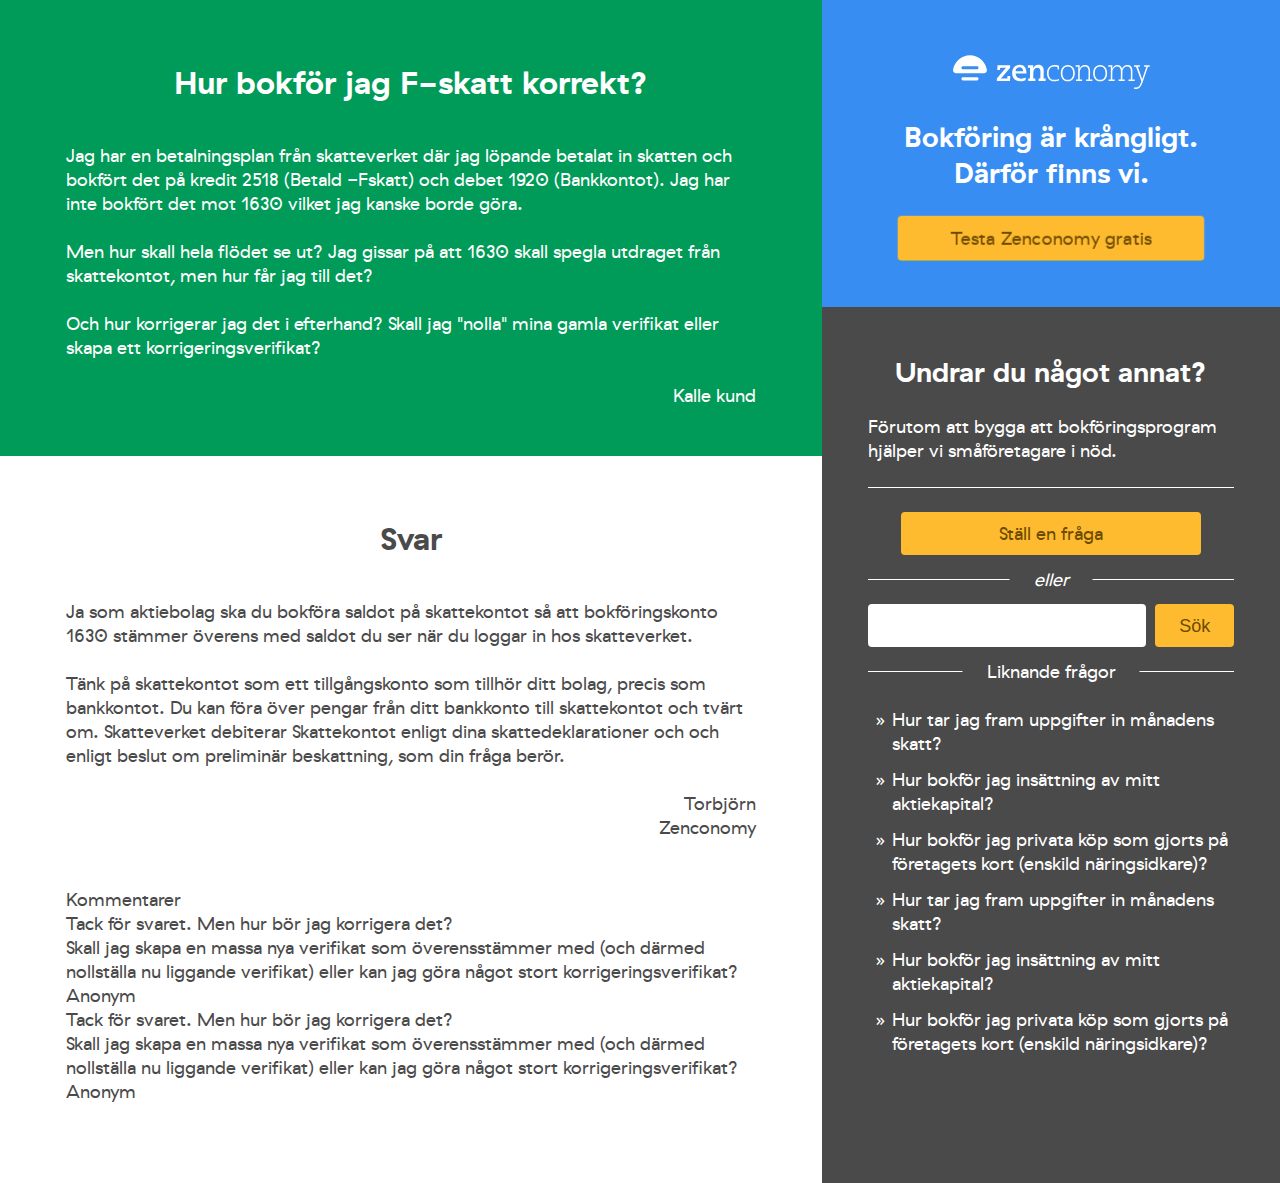
==== commit 37b3239e: "." ====
--- a/index.html
+++ b/index.html
@@ -1,15 +1,15 @@
 <!doctype html>
 <html lang="se">
   <head prefix="og: http://ogp.me/ns# fb: http://ogp.me/ns/fb# article: http://ogp.me/ns/article#">
-    <meta charset="utf-8">
-    <meta content="IE=edge,chrome=1" http-equiv="X-UA-Compatible">
-    <meta content="width=device-width, initial-scale=1.0" name="viewport"/>
-    <!-- @metatags -->
-    <!-- @favicons -->
-    <!--title><%= application_title %></title-->
-    <link href="stylesheets/style.css" rel=stylesheet />
+	<meta charset="utf-8">
+	<meta content="IE=edge,chrome=1" http-equiv="X-UA-Compatible">
+	<meta content="width=device-width, initial-scale=1.0" name="viewport"/>
+	<!-- @metatags -->
+	<!-- @favicons -->
+	<!--title><%= application_title %></title-->
+	<link href="stylesheets/style.css" rel=stylesheet />
 
-    <!-- svg -->
+	<!-- svg -->
 <svg xmlns="http://www.w3.org/2000/svg" style="display: none;"><symbol viewBox="0 0 60 61" id="icon-bookkeeping-1"><title>icon-bookkeeping-1</title><desc>Created with Sketch.</desc> <g id="icon-bookkeeping-1-Page-1" stroke="none" stroke-width="1" fill="none" fill-rule="evenodd" sketch:type="MSPage"> <g id="icon-bookkeeping-1-Symboler-Features-sketch-2" sketch:type="MSArtboardGroup" transform="translate(-66.000000, -52.000000)"> <g id="icon-bookkeeping-1-icon-bookkeeping-1" sketch:type="MSLayerGroup" transform="translate(66.000000, 52.500000)"> <path d="M59.9827338,29.8722857 C59.9827338,13.4374286 46.5638849,0.114428571 30.0107914,0.114428571 C13.4581295,0.114428571 0.0392805755,13.4374286 0.0392805755,29.8722857 C0.0392805755,46.3071429 13.4581295,59.6301429 30.0107914,59.6301429 C46.5638849,59.6301429 59.9827338,46.3071429 59.9827338,29.8722857" id="icon-bookkeeping-1-Fill-1" fill="#FFBB2F" sketch:type="MSShapeGroup"></path> <path d="M20.0490647,15.8605714 C19.5906475,15.8605714 19.2189928,16.2295714 19.2189928,16.6847143 L19.2189928,43.0594286 C19.2189928,43.5145714 19.5906475,43.8835714 20.0490647,43.8835714 L39.972518,43.8835714 C40.4309353,43.8835714 40.8025899,43.5145714 40.8025899,43.0594286 L40.8025899,23.2787143 C40.8025899,23.0601429 40.7153957,22.8501429 40.5595683,22.6958571 L33.9185612,16.1022857 C33.7627338,15.9475714 33.5516547,15.8605714 33.3315108,15.8605714 L20.0490647,15.8605714 L20.0490647,15.8605714 Z M20.8795683,17.5088571 L32.5014388,17.5088571 L32.5014388,23.2787143 C32.5014388,23.7338571 32.8730935,24.1028571 33.3315108,24.1028571 L39.142446,24.1028571 L39.142446,42.2352857 L20.8795683,42.2352857 L20.8795683,17.5088571 L20.8795683,17.5088571 Z M34.1615827,18.6745714 L37.9679137,22.4541429 L34.1615827,22.4541429 L34.1615827,18.6745714 L34.1615827,18.6745714 Z M23.3758273,29.0481429 C22.9174101,29.0417143 22.5401439,29.4051429 22.5336691,29.8607143 C22.5271942,30.3158571 22.8936691,30.69 23.3520863,30.6964286 L23.3758273,30.6964286 L36.6578417,30.6964286 C37.116259,30.7028571 37.4930935,30.339 37.5,29.8838571 C37.5064748,29.4287143 37.14,29.0545714 36.6815827,29.0481429 C36.6733813,29.0477143 36.6656115,29.0477143 36.6578417,29.0481429 L23.3758273,29.0481429 L23.3758273,29.0481429 Z M23.3758273,32.3447143 C22.9174101,32.3382857 22.5401439,32.7021429 22.5336691,33.1572857 C22.5271942,33.6124286 22.8936691,33.987 23.3520863,33.9934286 L23.3758273,33.9934286 L36.6578417,33.9934286 C37.116259,33.9998571 37.4930935,33.636 37.5,33.1808571 C37.5064748,32.7257143 37.14,32.3511429 36.6815827,32.3447143 L36.6578417,32.3447143 L23.3758273,32.3447143 L23.3758273,32.3447143 Z M23.3758273,35.6417143 C22.9174101,35.6352857 22.5401439,35.9991429 22.5336691,36.4542857 C22.5271942,36.9094286 22.8936691,37.2835714 23.3520863,37.29 C23.3598561,37.2904286 23.3680576,37.2904286 23.3758273,37.29 L36.6578417,37.29 C37.116259,37.2964286 37.4930935,36.9325714 37.5,36.4774286 C37.5064748,36.0222857 37.14,35.6481429 36.6815827,35.6417143 L36.6578417,35.6417143 L23.3758273,35.6417143 L23.3758273,35.6417143 Z" id="icon-bookkeeping-1-Fill-2" fill="#6C4B00" sketch:type="MSShapeGroup"></path> </g> </g> </g> </symbol><symbol viewBox="0 0 60 61" id="icon-bookkeeping-2"><title>icon-bookkeeping-2</title><desc>Created with Sketch.</desc> <g id="icon-bookkeeping-2-Page-1" stroke="none" stroke-width="1" fill="none" fill-rule="evenodd" sketch:type="MSPage"> <g id="icon-bookkeeping-2-Symboler-Features-sketch-2" sketch:type="MSArtboardGroup" transform="translate(-146.000000, -52.000000)"> <g id="icon-bookkeeping-2-icon-bookkeeping-2" sketch:type="MSLayerGroup" transform="translate(146.000000, 52.500000)"> <path d="M59.6485714,30.138 C59.6485714,13.7031429 46.3255714,0.380142857 29.8907143,0.380142857 C13.4558571,0.380142857 0.132857143,13.7031429 0.132857143,30.138 C0.132857143,46.5724286 13.4558571,59.8954286 29.8907143,59.8954286 C46.3255714,59.8954286 59.6485714,46.5724286 59.6485714,30.138" id="icon-bookkeeping-2-Fill-1" fill="#FFBB2F" sketch:type="MSShapeGroup"></path> <path d="M33.2965714,38.6322857 L27.1405714,38.6322857 C24.6132857,38.6322857 24.5742857,36.8091429 24.555,35.9327143 C24.5434286,35.3781429 24.5228571,35.0241429 24.3334286,34.791 C22.4931429,32.5178571 21.3771429,30.942 21.3771429,28.2347143 C21.3771429,23.0421429 25.7588571,20.2401429 29.8812857,20.2401429 C34.0234286,20.2401429 38.2028571,22.713 38.2028571,28.2347143 C38.2028571,30.9445714 37.086,32.5195714 35.2452857,34.7897143 C34.8981429,35.2187143 34.2707143,35.2821429 33.846,34.9375714 C33.4178571,34.5912857 33.3522857,33.9642857 33.6981429,33.5378571 C35.4852857,31.3324286 36.2125714,30.2357143 36.2125714,28.2347143 C36.2125714,23.8024286 32.8015714,22.2308571 29.8812857,22.2308571 C26.6442857,22.2308571 23.3678571,24.2927143 23.3678571,28.2347143 C23.3678571,30.2348571 24.0951429,31.3324286 25.8792857,33.5378571 C26.5105714,34.3165714 26.5315714,35.2251429 26.5457143,35.8898571 C26.5508571,36.1255714 26.5572857,36.4808571 26.6091429,36.5828571 C26.6091429,36.5854286 26.7415714,36.6415714 27.1405714,36.6415714 L33.2965714,36.6415714 C33.846,36.6415714 34.2917143,37.0872857 34.2917143,37.6367143 C34.2917143,38.1861429 33.846,38.6322857 33.2965714,38.6322857" id="icon-bookkeeping-2-Fill-2" fill="#6C4B00" sketch:type="MSShapeGroup"></path> <path d="M27.6565714,32.6682857 C27.3818571,32.6682857 27.1071429,32.5538571 26.9095714,32.331 C24.3282857,29.4047143 25.7562857,25.9341429 26.8722857,24.507 C27.2104286,24.0741429 27.8352857,23.9952857 28.269,24.336 C28.7022857,24.6745714 28.7781429,25.299 28.4417143,25.7314286 C28.3392857,25.8651429 26.2851429,28.614 28.4027143,31.0135714 C28.7665714,31.4258571 28.7262857,32.0545714 28.3144286,32.4184286 C28.1258571,32.5868571 27.891,32.6682857 27.6565714,32.6682857" id="icon-bookkeeping-2-Fill-3" fill="#6C4B00" sketch:type="MSShapeGroup"></path> <path d="M33.1251429,41.5478571 L26.4501429,41.5478571 C25.9007143,41.5478571 25.4545714,41.1021429 25.4545714,40.5527143 C25.4545714,40.0032857 25.9007143,39.5571429 26.4501429,39.5571429 L33.1255714,39.5571429 C33.675,39.5571429 34.1211429,40.0032857 34.1211429,40.5527143 C34.1211429,41.1021429 33.675,41.5478571 33.1251429,41.5478571" id="icon-bookkeeping-2-Fill-4" fill="#6C4B00" sketch:type="MSShapeGroup"></path> <path d="M32.5628571,44.3112857 L27.0188571,44.3112857 C26.4694286,44.3112857 26.0237143,43.8655714 26.0237143,43.3161429 C26.0237143,42.7667143 26.4694286,42.3205714 27.0188571,42.3205714 L32.5628571,42.3205714 C33.1122857,42.3205714 33.5584286,42.7667143 33.5584286,43.3161429 C33.5584286,43.8655714 33.1122857,44.3112857 32.5628571,44.3112857" id="icon-bookkeeping-2-Fill-5" fill="#6C4B00" sketch:type="MSShapeGroup"></path> <path d="M29.7908571,18.6767143 C29.2414286,18.6767143 28.7952857,18.231 28.7952857,17.6815714 L28.7952857,15.2451429 C28.7952857,14.6957143 29.2414286,14.25 29.7908571,14.25 C30.3402857,14.25 30.786,14.6957143 30.786,15.2451429 L30.786,17.6815714 C30.786,18.231 30.3407143,18.6767143 29.7908571,18.6767143" id="icon-bookkeeping-2-Fill-6" fill="#6C4B00" sketch:type="MSShapeGroup"></path> <path d="M22.5167143,21.5382857 C22.2612857,21.5382857 22.0075714,21.441 21.813,21.2468571 L20.0918571,19.5235714 C19.7027143,19.1335714 19.7027143,18.5035714 20.0918571,18.1161429 C20.4805714,17.7257143 21.1105714,17.7287143 21.4992857,18.1161429 L23.2204286,19.8394286 C23.6091429,20.2294286 23.6091429,20.8594286 23.2204286,21.2468571 C23.0258571,21.441 22.7704286,21.5382857 22.5167143,21.5382857" id="icon-bookkeeping-2-Fill-7" fill="#6C4B00" sketch:type="MSShapeGroup"></path> <path d="M37.2647143,21.5382857 C37.011,21.5382857 36.7555714,21.441 36.561,21.2468571 C36.1722857,20.8594286 36.1722857,20.2294286 36.561,19.8394286 L38.2821429,18.1161429 C38.6695714,17.7287143 39.2995714,17.7257143 39.6895714,18.1161429 C40.0787143,18.5035714 40.0787143,19.1335714 39.6895714,19.5235714 L37.9684286,21.2468571 C37.7738571,21.441 37.5201429,21.5382857 37.2647143,21.5382857" id="icon-bookkeeping-2-Fill-8" fill="#6C4B00" sketch:type="MSShapeGroup"></path> </g> </g> </g> </symbol><symbol viewBox="0 0 60 61" id="icon-bookkeeping-3"><title>icon-bookkeeping-3</title><desc>Created with Sketch.</desc> <g id="icon-bookkeeping-3-Page-1" stroke="none" stroke-width="1" fill="none" fill-rule="evenodd" sketch:type="MSPage"> <g id="icon-bookkeeping-3-Symboler-Features-sketch-2" sketch:type="MSArtboardGroup" transform="translate(-226.000000, -52.000000)"> <g id="icon-bookkeeping-3-icon-bookkeeping-3" sketch:type="MSLayerGroup" transform="translate(226.000000, 52.500000)"> <path d="M59.7488571,30.0082014 C59.7488571,13.4555396 46.4258571,0.0366906475 29.991,0.0366906475 C13.5561429,0.0366906475 0.233142857,13.4555396 0.233142857,30.0082014 C0.233142857,46.561295 13.5561429,59.9801439 29.991,59.9801439 C46.4258571,59.9801439 59.7488571,46.561295 59.7488571,30.0082014" id="icon-bookkeeping-3-Fill-1" fill="#FFBB2F" sketch:type="MSShapeGroup"></path> <path d="M40.5072857,17.7867626 L37.1301429,17.7867626 C36.7958571,16.8388489 35.8988571,16.1572662 34.8445714,16.1572662 L33.4088571,16.1572662 C32.9532857,15.6457554 32.2992857,15.3423022 31.6092857,15.3423022 L28.3735714,15.3423022 C27.6835714,15.3423022 27.0291429,15.6457554 26.5731429,16.1572662 L25.1374286,16.1572662 C24.0831429,16.1572662 23.1861429,16.8388489 22.8518571,17.7867626 L19.4747143,17.7867626 C19.0277143,17.7867626 18.6655714,18.1515108 18.6655714,18.601295 L18.6655714,43.8595683 C18.6655714,44.3097842 19.0277143,44.6741007 19.4747143,44.6741007 L40.5072857,44.6741007 C40.9542857,44.6741007 41.3164286,44.3097842 41.3164286,43.8595683 L41.3164286,18.601295 C41.3164286,18.1515108 40.9542857,17.7867626 40.5072857,17.7867626 L40.5072857,17.7867626 Z M25.1374286,17.7867626 L26.9798571,17.7867626 C27.2678571,17.7867626 27.534,17.6322302 27.6788571,17.3818705 C27.8271429,17.125036 28.0868571,16.9717986 28.3735714,16.9717986 L31.6092857,16.9717986 C31.896,16.9717986 32.1552857,17.125036 32.3035714,17.3818705 C32.4484286,17.6326619 32.715,17.7867626 33.003,17.7867626 L34.8445714,17.7867626 C35.2911429,17.7867626 35.6537143,18.1519424 35.6537143,18.601295 C35.6537143,19.0510791 35.2911429,19.416259 34.8445714,19.416259 L25.1374286,19.416259 C24.6912857,19.416259 24.3282857,19.0506475 24.3282857,18.601295 C24.3282857,18.1519424 24.6912857,17.7867626 25.1374286,17.7867626 L25.1374286,17.7867626 Z M39.6985714,43.0446043 L20.2834286,43.0446043 L20.2834286,19.416259 L22.8522857,19.416259 C23.1865714,20.3641727 24.0835714,21.0457554 25.1374286,21.0457554 L34.8445714,21.0457554 C35.8988571,21.0457554 36.7954286,20.3641727 37.1301429,19.416259 L39.6985714,19.416259 L39.6985714,43.0446043 L39.6985714,43.0446043 Z" id="icon-bookkeeping-3-Fill-2" fill="#6C4B00" sketch:type="MSShapeGroup"></path> <path d="M21.9012857,24.3047482 C21.9012857,24.754964 22.2634286,25.1197122 22.7104286,25.1197122 L37.2715714,25.1197122 C37.7185714,25.1197122 38.0807143,24.754964 38.0807143,24.3047482 C38.0807143,23.854964 37.7185714,23.4902158 37.2715714,23.4902158 L22.7104286,23.4902158 C22.2634286,23.4902158 21.9012857,23.854964 21.9012857,24.3047482" id="icon-bookkeeping-3-Fill-3" fill="#6C4B00" sketch:type="MSShapeGroup"></path> <path d="M37.2715714,26.7492086 L22.7104286,26.7492086 C22.2634286,26.7492086 21.9012857,27.1139568 21.9012857,27.5641727 C21.9012857,28.0139568 22.2634286,28.378705 22.7104286,28.378705 L37.2715714,28.378705 C37.7185714,28.378705 38.0807143,28.0139568 38.0807143,27.5641727 C38.0807143,27.1139568 37.7185714,26.7492086 37.2715714,26.7492086" id="icon-bookkeeping-3-Fill-4" fill="#6C4B00" sketch:type="MSShapeGroup"></path> <path d="M37.2715714,30.0082014 L22.7104286,30.0082014 C22.2634286,30.0082014 21.9012857,30.3729496 21.9012857,30.8231655 C21.9012857,31.2733813 22.2634286,31.6376978 22.7104286,31.6376978 L37.2715714,31.6376978 C37.7185714,31.6376978 38.0807143,31.2733813 38.0807143,30.8231655 C38.0807143,30.3729496 37.7185714,30.0082014 37.2715714,30.0082014" id="icon-bookkeeping-3-Fill-5" fill="#6C4B00" sketch:type="MSShapeGroup"></path> <path d="M34.0358571,34.0821583 C34.0358571,33.6323741 33.6737143,33.2676259 33.2267143,33.2676259 L22.7104286,33.2676259 C22.2634286,33.2676259 21.9012857,33.6323741 21.9012857,34.0821583 C21.9012857,34.5323741 22.2634286,34.8971223 22.7104286,34.8971223 L33.2267143,34.8971223 C33.6737143,34.8971223 34.0358571,34.5323741 34.0358571,34.0821583" id="icon-bookkeeping-3-Fill-6" fill="#6C4B00" sketch:type="MSShapeGroup"></path> <path d="M36.6994286,36.7653237 L34.8445714,38.6335252 L33.7988571,37.5802878 C33.483,37.2617266 32.9708571,37.2617266 32.655,37.5802878 C32.3391429,37.8984173 32.3387143,38.4142446 32.655,38.7323741 L34.2728571,40.3618705 C34.431,40.5211511 34.6375714,40.6005755 34.8445714,40.6005755 C35.052,40.6005755 35.2585714,40.5211511 35.4167143,40.3618705 L37.8437143,37.9174101 C38.16,37.5992806 38.16,37.0834532 37.8437143,36.7653237 C37.5274286,36.4471942 37.0157143,36.4471942 36.6994286,36.7653237" id="icon-bookkeeping-3-Fill-7" fill="#6C4B00" sketch:type="MSShapeGroup"></path> </g> </g> </g> </symbol><symbol viewBox="0 0 60 61" id="icon-bookkeeping-4"><title>icon-bookkeeping-4</title><desc>Created with Sketch.</desc> <g id="icon-bookkeeping-4-Page-1" stroke="none" stroke-width="1" fill="none" fill-rule="evenodd" sketch:type="MSPage"> <g id="icon-bookkeeping-4-Symboler-Features-sketch-2" sketch:type="MSArtboardGroup" transform="translate(-306.000000, -52.000000)"> <g id="icon-bookkeeping-4-icon-bookkeeping-4" sketch:type="MSLayerGroup" transform="translate(306.000000, 52.500000)"> <path d="M59.9460432,30.0154286 C59.9460432,13.5805714 46.5271942,0.257571429 29.9741007,0.257571429 C13.4210072,0.257571429 0.00215827338,13.5805714 0.00215827338,30.0154286 C0.00215827338,46.4502857 13.4210072,59.7732857 29.9741007,59.7732857 C46.5271942,59.7732857 59.9460432,46.4502857 59.9460432,30.0154286" id="icon-bookkeeping-4-Fill-1" fill="#FFBB2F" sketch:type="MSShapeGroup"></path> <path d="M41.4625899,19.1854286 L40.8228777,18.5494286 C39.4938129,17.2294286 37.3307914,17.229 36.0008633,18.5477143 L18.6919424,35.7107143 C18.6043165,35.7977143 18.5456115,35.9091429 18.5235971,36.0304286 L17.4988489,41.7672857 C17.4647482,41.9601429 17.5269065,42.1577143 17.6667626,42.2961429 C17.6684892,42.2978571 17.6710791,42.3004286 17.6728058,42.3021429 C17.8165468,42.4405714 18.0202878,42.4997143 18.2166906,42.4594286 L23.8467626,41.3001429 C23.9615827,41.2761429 24.0677698,41.22 24.1506475,41.1368571 L41.4595683,23.9747143 C42.7899281,22.6551429 42.7916547,20.5067143 41.4625899,19.1854286 L41.4625899,19.1854286 Z M35.1992806,24.762 L35.1992806,24.762 C34.9631655,24.5275714 34.5811511,24.5275714 34.3454676,24.7615714 L22.8971223,36.1131429 C22.8811511,36.129 22.8686331,36.147 22.8552518,36.1637143 L21.9168345,35.8975714 L21.5555396,34.6367143 C21.5507914,34.6187143 21.5421583,34.6032857 21.5356835,34.5861429 L34.1369784,22.0911429 L37.8880576,25.8201429 L25.2867626,38.3151429 C25.2694964,38.3091429 25.2539568,38.3005714 25.236259,38.2954286 L23.9641727,37.9337143 L23.6974101,37.0045714 C23.7151079,36.9904286 23.7341007,36.978 23.7505036,36.9617143 L35.1984173,25.6101429 C35.434964,25.3761429 35.4353957,24.9964286 35.1992806,24.762 L35.1992806,24.762 Z M39.9699281,19.3988571 L40.607482,20.0327143 C41.4656115,20.8864286 41.4647482,22.2737143 40.6057554,23.1257143 L38.7431655,24.9728571 L34.9920863,21.2434286 L36.8546763,19.3967143 C37.7132374,18.5451429 39.1105036,18.5455714 39.9699281,19.3988571 L39.9699281,19.3988571 Z M20.8001439,40.7022857 C20.6974101,40.3015714 20.494964,39.9372857 20.1941007,39.6377143 C19.918705,39.3642857 19.5794245,39.1705714 19.2094964,39.0608571 L19.6804317,36.4264286 L20.5614388,35.5525714 L20.9382734,36.8682857 L22.5315108,37.32 L22.9860432,38.904 L24.312518,39.2811429 L23.4241727,40.1622857 L20.8001439,40.7022857 L20.8001439,40.7022857 Z" id="icon-bookkeeping-4-Fill-2" fill="#6C4B00" sketch:type="MSShapeGroup"></path> <path d="M18.0941007,42.579 C17.9080576,42.579 17.7315108,42.5078571 17.5981295,42.3792857 C17.4263309,42.2091429 17.3520863,41.976 17.3926619,41.7488571 L18.4174101,36.012 C18.4441727,35.8671429 18.5128058,35.7372857 18.6155396,35.6348571 L35.9244604,18.4722857 C36.5879137,17.8144286 37.4710791,17.4522857 38.4107914,17.4522857 C39.3522302,17.4522857 40.2358273,17.8148571 40.8992806,18.474 L41.5385612,19.1095714 C42.9094964,20.4728571 42.9082014,22.689 41.5359712,24.0501429 L24.2270504,41.2127143 C24.1290647,41.3104286 24.0051799,41.3768571 23.8683453,41.4051429 L18.2382734,42.564 C18.191223,42.5738571 18.142446,42.579 18.0941007,42.579 L18.0941007,42.579 Z M38.4107914,17.6665714 C37.5280576,17.6665714 36.6997122,18.0064286 36.0768345,18.6235714 L18.7679137,35.7865714 C18.6958273,35.8581429 18.6483453,35.949 18.6297842,36.0497143 L17.605036,41.7861429 C17.5774101,41.9442857 17.628777,42.1067143 17.7431655,42.2202857 C17.867482,42.3398571 18.0353957,42.387 18.1942446,42.3544286 L23.8243165,41.1955714 C23.9197122,41.1758571 24.0060432,41.1291429 24.0746763,41.0614286 L41.3831655,23.8988571 C42.6716547,22.6208571 42.6729496,20.5405714 41.3861871,19.2608571 L40.7464748,18.6252857 C40.1240288,18.0068571 39.2943885,17.6665714 38.4107914,17.6665714 L38.4107914,17.6665714 Z M20.7207194,40.8278571 L20.6952518,40.7284286 C20.5951079,40.3362857 20.4008633,39.9947143 20.1176978,39.7135714 C19.8621583,39.4598571 19.537554,39.2695714 19.1788489,39.1637143 L19.0864748,39.1362857 L19.5798561,36.3745714 L20.614964,35.3481429 L21.0254676,36.7817143 L22.618705,37.233 L23.0732374,38.817 L24.5188489,39.228 L23.4776978,40.2604286 L20.7207194,40.8278571 L20.7207194,40.8278571 Z M19.3320863,38.9875714 C19.6886331,39.108 20.0115108,39.3051429 20.2705036,39.5622857 C20.5571223,39.8472857 20.7608633,40.188 20.8769784,40.5767143 L23.3706475,40.0637143 L24.1066187,39.3338571 L22.8988489,38.9901429 L22.4443165,37.4065714 L20.8510791,36.9548571 L20.5079137,35.7574286 L19.7805755,36.4782857 L19.3320863,38.9875714 L19.3320863,38.9875714 Z M25.3135252,38.4398571 L25.223741,38.4051429 L23.8769784,38.0202857 L23.5739568,36.966 L23.6296403,36.9214286 C23.6576978,36.9 23.6658993,36.8935714 23.6741007,36.8858571 L35.1220144,25.5347143 C35.2161151,25.4412857 35.2679137,25.3178571 35.2683453,25.1862857 C35.2683453,25.0547143 35.2169784,24.9308571 35.1233094,24.8378571 C34.9359712,24.6518571 34.6096403,24.6514286 34.4214388,24.8374286 L22.9735252,36.1885714 C22.9653237,36.1962857 22.9597122,36.2052857 22.9528058,36.2138571 L22.9079137,36.2717143 L22.8258993,36.2665714 L21.8292086,35.9841429 L21.4092086,34.56 L21.4592806,34.5102857 L34.1369784,21.9394286 L38.0408633,25.8205714 L25.3135252,38.4398571 L25.3135252,38.4398571 Z M24.0513669,37.8471429 L25.2595683,38.1904286 L37.7356835,25.8205714 L34.1369784,22.2424286 L21.661295,34.6131429 L22.0040288,35.811 L22.8168345,36.0411429 C22.8181295,36.0398571 22.8194245,36.0385714 22.8207194,36.0372857 L34.2690647,24.6857143 C34.5388489,24.4187143 35.0071942,24.4195714 35.2761151,24.6865714 C35.4103597,24.8202857 35.4841727,24.9977143 35.483741,25.1867143 C35.483741,25.3752857 35.4090647,25.5527143 35.2748201,25.6864286 L23.8264748,37.0375714 C23.8243165,37.0392857 23.8230216,37.0414286 23.8208633,37.0431429 L24.0513669,37.8471429 L24.0513669,37.8471429 Z M38.7431655,25.1241429 L34.8392806,21.2434286 L36.7782734,19.3208571 C37.2138129,18.8888571 37.7935252,18.6514286 38.4103597,18.6514286 C39.0289209,18.6514286 39.6099281,18.8897143 40.0458993,19.323 L40.6838849,19.9568571 C41.5843165,20.8521429 41.5830216,22.3075714 40.6817266,23.2015714 L38.7431655,25.1241429 L38.7431655,25.1241429 Z M35.1444604,21.2434286 L38.7431655,24.8211429 L40.5293525,23.0502857 C41.3464748,22.2398571 41.3473381,20.9202857 40.5315108,20.1085714 L39.8935252,19.4742857 C39.4976978,19.0817143 38.9710791,18.8657143 38.4103597,18.8657143 C37.8509353,18.8657143 37.3256115,19.0812857 36.9310791,19.4725714 L35.1444604,21.2434286 L35.1444604,21.2434286 Z" id="icon-bookkeeping-4-Fill-3" fill="#6C4B00" sketch:type="MSShapeGroup"></path> </g> </g> </g> </symbol><symbol viewBox="0 0 88 88" id="icon-doodle-circle"><title>Oval 37</title><desc>Created with Sketch.</desc> <g id="icon-doodle-circle-Page-1" stroke="none" stroke-width="1" fill="none" fill-rule="evenodd" sketch:type="MSPage"> <g id="icon-doodle-circle-Målgrupp" sketch:type="MSArtboardGroup" transform="translate(-231.000000, -530.000000)" stroke="#3780D3" stroke-width="3"> <g id="icon-doodle-circle-Main-message" sketch:type="MSLayerGroup" transform="translate(-37.000000, 0.000000)"> <g id="icon-doodle-circle-pattern" transform="translate(0.000000, 13.000000)" sketch:type="MSShapeGroup"> <circle id="icon-doodle-circle-Oval-37" cx="312" cy="561" r="42"></circle> </g> </g> </g> </g> </symbol><symbol viewBox="0 0 147 4" id="icon-doodle-line"><title>Imported Layers</title><desc>Created with Sketch.</desc> <g id="icon-doodle-line-Page-1" stroke="none" stroke-width="1" fill="none" fill-rule="evenodd" sketch:type="MSPage"> <g id="icon-doodle-line-Målgrupp" sketch:type="MSArtboardGroup" transform="translate(-344.000000, -225.000000)" stroke-linecap="round" stroke="#377BC9" stroke-width="3"> <g id="icon-doodle-line-Main-message" sketch:type="MSLayerGroup" transform="translate(-37.000000, 0.000000)"> <g id="icon-doodle-line-pattern" transform="translate(0.000000, 13.000000)" sketch:type="MSShapeGroup"> <path d="M383,214 L526.507843,214" id="icon-doodle-line-Imported-Layers"></path> </g> </g> </g> </g> </symbol><symbol viewBox="0 0 69 61" id="icon-doodle-triangle"><title>Imported Layers</title><desc>Created with Sketch.</desc> <g id="icon-doodle-triangle-Page-1" stroke="none" stroke-width="1" fill="none" fill-rule="evenodd" sketch:type="MSPage"> <g id="icon-doodle-triangle-Målgrupp" sketch:type="MSArtboardGroup" transform="translate(-889.000000, -528.000000)" stroke-linecap="round" stroke="#3780D3" stroke-width="3"> <g id="icon-doodle-triangle-Main-message" sketch:type="MSLayerGroup" transform="translate(-37.000000, 0.000000)"> <g id="icon-doodle-triangle-pattern" transform="translate(0.000000, 13.000000)" sketch:type="MSShapeGroup"> <path d="M991.758,573.85 L929,573.85 L960.379,518 L991.758,573.85 L991.758,573.85 Z" id="icon-doodle-triangle-Imported-Layers"></path> </g> </g> </g> </g> </symbol><symbol viewBox="0 0 104 10" id="icon-doodle-wave"><title>Imported Layers</title><desc>Created with Sketch.</desc> <g id="icon-doodle-wave-Page-1" stroke="none" stroke-width="1" fill="none" fill-rule="evenodd" sketch:type="MSPage"> <g id="icon-doodle-wave-Målgrupp" sketch:type="MSArtboardGroup" transform="translate(-462.000000, -509.000000)" stroke-linecap="round" stroke="#3780D3" stroke-width="3"> <g id="icon-doodle-wave-Main-message" sketch:type="MSLayerGroup" transform="translate(-37.000000, 0.000000)"> <g id="icon-doodle-wave-pattern" transform="translate(0.000000, 13.000000)" sketch:type="MSShapeGroup"> <path d="M501,498 L508.687,503.66 L516.375,498 L524.063,503.66 L531.753,498 L539.437,503.66 L547.125,498 L554.813,503.66 L562.501,498 L570.191,503.66 L577.883,498 L585.573,503.66 L593.268,498 L600.964,503.66" id="icon-doodle-wave-Imported-Layers"></path> </g> </g> </g> </g> </symbol><symbol viewBox="0 0 24 25" id="icon-doodle-x"><title>Imported Layers</title><desc>Created with Sketch.</desc> <g id="icon-doodle-x-Page-1" stroke="none" stroke-width="1" fill="none" fill-rule="evenodd" sketch:type="MSPage"> <g id="icon-doodle-x-Målgrupp" sketch:type="MSArtboardGroup" transform="translate(-242.000000, -407.000000)" stroke-linecap="round" stroke="#377BC9" stroke-width="1"> <g id="icon-doodle-x-Main-message" sketch:type="MSLayerGroup" transform="translate(-37.000000, 0.000000)"> <g id="icon-doodle-x-pattern" transform="translate(0.000000, 13.000000)" sketch:type="MSShapeGroup"> <path d="M275,403.75 L304.5,403.75 M289.75,389 L289.75,418.5" id="icon-doodle-x-Imported-Layers" transform="translate(291.000000, 405.000000) rotate(-135.000000) translate(-291.000000, -405.000000) "></path> </g> </g> </g> </g> </symbol><symbol viewBox="0 0 60 61" id="icon-invoicing-1"><title>icon-invoicing-1</title><desc>Created with Sketch.</desc> <g id="icon-invoicing-1-Page-1" stroke="none" stroke-width="1" fill="none" fill-rule="evenodd" sketch:type="MSPage"> <g id="icon-invoicing-1-Symboler-Features-sketch-2" sketch:type="MSArtboardGroup" transform="translate(-66.000000, -135.000000)"> <g id="icon-invoicing-1-icon-invoicing-1" sketch:type="MSLayerGroup" transform="translate(66.000000, 135.500000)"> <path d="M59.9827338,30.1427143 C59.9827338,13.7078571 46.5638849,0.384857143 30.0107914,0.384857143 C13.4581295,0.384857143 0.0392805755,13.7078571 0.0392805755,30.1427143 C0.0392805755,46.5775714 13.4581295,59.9005714 30.0107914,59.9005714 C46.5638849,59.9005714 59.9827338,46.5775714 59.9827338,30.1427143" id="icon-invoicing-1-Fill-1" fill="#FFBB2F" sketch:type="MSShapeGroup"></path> <path d="M30.0107914,43.857 C22.3942446,43.857 16.1978417,37.7048571 16.1978417,30.1427143 C16.1978417,22.581 22.3942446,16.4284286 30.0107914,16.4284286 C37.6273381,16.4284286 43.823741,22.581 43.823741,30.1427143 C43.823741,37.7048571 37.6273381,43.857 30.0107914,43.857 L30.0107914,43.857 Z M30.0107914,18.1427143 C23.3464748,18.1427143 17.9244604,23.526 17.9244604,30.1427143 C17.9244604,36.7598571 23.3464748,42.1427143 30.0107914,42.1427143 C36.6755396,42.1427143 42.0971223,36.7598571 42.0971223,30.1427143 C42.0971223,23.526 36.6755396,18.1427143 30.0107914,18.1427143 L30.0107914,18.1427143 Z" id="icon-invoicing-1-Fill-2" fill="#6C4B00" sketch:type="MSShapeGroup"></path> <path d="M34.6519424,35.9215714 C34.4313669,35.9215714 34.2099281,35.838 34.0415827,35.6704286 L29.1284892,30.7928571 C28.9666187,30.6321429 28.8755396,30.414 28.8755396,30.1864286 L28.8755396,23.5341429 C28.8755396,23.061 29.2623022,22.677 29.7388489,22.677 C30.2158273,22.677 30.6025899,23.061 30.6025899,23.5341429 L30.6025899,29.8315714 L35.2623022,34.4584286 C35.5998561,34.7935714 35.5998561,35.3357143 35.2623022,35.6704286 C35.0939568,35.838 34.8729496,35.9215714 34.6519424,35.9215714" id="icon-invoicing-1-Fill-3" fill="#6C4B00" sketch:type="MSShapeGroup"></path> </g> </g> </g> </symbol><symbol viewBox="0 0 60 61" id="icon-invoicing-2"><title>icon-invoicing-2</title><desc>Created with Sketch.</desc> <g id="icon-invoicing-2-Page-1" stroke="none" stroke-width="1" fill="none" fill-rule="evenodd" sketch:type="MSPage"> <g id="icon-invoicing-2-Symboler-Features-sketch-2" sketch:type="MSArtboardGroup" transform="translate(-146.000000, -135.000000)"> <g id="icon-invoicing-2-icon-invoicing-2" sketch:type="MSLayerGroup" transform="translate(146.000000, 135.500000)"> <path d="M59.6485714,30.1092857 C59.6485714,13.6744286 46.3255714,0.351428571 29.8907143,0.351428571 C13.4558571,0.351428571 0.132857143,13.6744286 0.132857143,30.1092857 C0.132857143,46.5437143 13.4558571,59.8667143 29.8907143,59.8667143 C46.3255714,59.8667143 59.6485714,46.5437143 59.6485714,30.1092857" id="icon-invoicing-2-Fill-1" fill="#FFBB2F" sketch:type="MSShapeGroup"></path> <path d="M29.8907143,43.8235714 C22.3285714,43.8235714 16.1764286,37.671 16.1764286,30.1092857 C16.1764286,22.5471429 22.3285714,16.395 29.8907143,16.395 C37.4528571,16.395 43.605,22.5471429 43.605,30.1092857 C43.605,37.671 37.4528571,43.8235714 29.8907143,43.8235714 L29.8907143,43.8235714 Z M29.8907143,18.1092857 C23.274,18.1092857 17.8907143,23.4921429 17.8907143,30.1092857 C17.8907143,36.726 23.274,42.1092857 29.8907143,42.1092857 C36.5078571,42.1092857 41.8907143,36.726 41.8907143,30.1092857 C41.8907143,23.4921429 36.5078571,18.1092857 29.8907143,18.1092857 L29.8907143,18.1092857 Z" id="icon-invoicing-2-Fill-2" fill="#6C4B00" sketch:type="MSShapeGroup"></path> <path d="M26.9982857,25.7198571 C27.2237143,25.4507143 27.4902857,25.2141429 27.798,25.0105714 C28.1061429,24.8074286 28.4494286,24.645 28.8291429,24.5245714 C29.2084286,24.4037143 29.6177143,24.3428571 30.0578571,24.3428571 C30.5961429,24.3428571 31.089,24.423 31.5338571,24.582 C31.9791429,24.7414286 32.361,24.9642857 32.6802857,25.2501429 C32.9991429,25.536 33.246,25.8767143 33.4225714,26.2722857 C33.5982857,26.6682857 33.6865714,27.1028571 33.6865714,27.5755714 C33.6865714,28.2021429 33.546,28.7271429 33.2657143,29.1505714 C32.9854286,29.5735714 32.6524286,29.8902857 32.2675714,30.099 C32.6742857,30.3192857 33.0124286,30.6432857 33.2824286,31.0722857 C33.5511429,31.5008571 33.6865714,32.0288571 33.6865714,32.6554286 C33.6865714,33.1504286 33.5982857,33.5982857 33.4225714,33.9994286 C33.246,34.401 33.0017143,34.7417143 32.6884286,35.0224286 C32.3751429,35.3022857 31.9958571,35.517 31.5505714,35.6652857 C31.1052857,35.8135714 30.6184286,35.8881429 30.0904286,35.8881429 C29.6395714,35.8881429 29.2221429,35.8302857 28.8372857,35.715 C28.4524286,35.5992857 28.1031429,35.4372857 27.7902857,35.2281429 C27.4765714,35.0194286 27.207,34.7747143 26.982,34.4944286 C26.7565714,34.2137143 26.5774286,33.9085714 26.4458571,33.579 L27.8811429,32.2431429 C28.0675714,32.793 28.356,33.2241429 28.7464286,33.5378571 C29.1368571,33.8511429 29.5902857,34.008 30.1071429,34.008 C30.6021429,34.008 31.0088571,33.8751429 31.3277143,33.6098571 C31.6465714,33.3445714 31.806,32.9738571 31.806,32.4985714 C31.806,32.034 31.6521429,31.6774286 31.3444286,31.4288571 C31.0362857,31.1798571 30.6458571,31.0555714 30.1735714,31.0555714 L29.3978571,31.0555714 L29.3978571,29.1587143 L30.1735714,29.1587143 C30.6458571,29.1587143 31.0362857,29.0288571 31.3444286,28.7695714 C31.6521429,28.5094286 31.806,28.158 31.806,27.7157143 C31.806,27.2515714 31.6435714,26.8868571 31.3195714,26.6215714 C30.9951429,26.3554286 30.591,26.223 30.1071429,26.223 C29.6125714,26.223 29.1672857,26.3798571 28.7712857,26.6931429 C28.3757143,27.0064286 28.0787143,27.4217143 27.8811429,27.9385714 L26.4621429,26.586 C26.5941429,26.2782857 26.7728571,25.9898571 26.9982857,25.7198571" id="icon-invoicing-2-Fill-3" fill="#6C4B00" sketch:type="MSShapeGroup"></path> </g> </g> </g> </symbol><symbol viewBox="0 0 60 61" id="icon-invoicing-3"><title>icon-invoicing-3</title><desc>Created with Sketch.</desc> <g id="icon-invoicing-3-Page-1" stroke="none" stroke-width="1" fill="none" fill-rule="evenodd" sketch:type="MSPage"> <g id="icon-invoicing-3-Symboler-Features-sketch-2" sketch:type="MSArtboardGroup" transform="translate(-226.000000, -135.000000)"> <g id="icon-invoicing-3-icon-invoicing-3" sketch:type="MSLayerGroup" transform="translate(226.000000, 135.500000)"> <path d="M59.7488571,30.1761429 C59.7488571,13.7412857 46.4258571,0.418285714 29.991,0.418285714 C13.5561429,0.418285714 0.233142857,13.7412857 0.233142857,30.1761429 C0.233142857,46.611 13.5561429,59.934 29.991,59.934 C46.4258571,59.934 59.7488571,46.611 59.7488571,30.1761429" id="icon-invoicing-3-Fill-1" fill="#FFBB2F" sketch:type="MSShapeGroup"></path> <path d="M42.4808571,25.488 L40.008,25.488 L40.008,23.2092857 C40.008,23.0048571 39.927,22.809 39.7825714,22.6645714 L33.618,16.5 C33.4735714,16.3555714 33.2777143,16.2745714 33.0732857,16.2745714 L20.7445714,16.2745714 C20.319,16.2745714 19.974,16.6195714 19.974,17.0451429 L19.974,25.488 L17.5011429,25.488 C17.1265714,25.488 16.8231429,25.7914286 16.8231429,26.166 L16.8231429,43.3997143 C16.8231429,43.7742857 17.1265714,44.0781429 17.5011429,44.0781429 L42.4808571,44.0781429 C42.8554286,44.0781429 43.1588571,43.7742857 43.1588571,43.3997143 L43.1588571,26.166 C43.1588571,25.7914286 42.8554286,25.488 42.4808571,25.488 L42.4808571,25.488 Z M40.0607143,27.1851429 L40.008,27.2348571 L40.008,27.1851429 L40.0607143,27.1851429 L40.0607143,27.1851429 Z M33.8438571,18.9051429 L37.377,22.4387143 L33.8438571,22.4387143 L33.8438571,18.9051429 L33.8438571,18.9051429 Z M21.5147143,17.8157143 L32.3027143,17.8157143 L32.3027143,23.2092857 C32.3027143,23.6348571 32.6477143,23.9798571 33.0732857,23.9798571 L38.4668571,23.9798571 L38.4668571,28.698 L33.5931429,33.3257143 L30.495,30.3831429 C30.2181429,30.12 29.7844286,30.1195714 29.5067143,30.3818571 L26.394,33.3257143 L21.5147143,28.6967143 L21.5147143,17.8157143 L21.5147143,17.8157143 Z M19.974,27.1851429 L19.974,27.2348571 L19.9212857,27.1851429 L19.974,27.1851429 L19.974,27.1851429 Z M18.3724286,28.0397143 L25.1344286,34.482 L18.3724286,40.9234286 L18.3724286,28.0397143 L18.3724286,28.0397143 Z M19.4442857,42.1414286 L29.991,32.094 L40.5377143,42.1414286 L19.4442857,42.1414286 L19.4442857,42.1414286 Z M41.6095714,40.9238571 L34.8475714,34.482 L41.6095714,28.0397143 L41.6095714,40.9238571 L41.6095714,40.9238571 Z" id="icon-invoicing-3-Fill-2" fill="#6C4B00" sketch:type="MSShapeGroup"></path> </g> </g> </g> </symbol><symbol viewBox="0 0 60 61" id="icon-invoicing-4"><title>icon-invoicing-4</title><desc>Created with Sketch.</desc> <g id="icon-invoicing-4-Page-1" stroke="none" stroke-width="1" fill="none" fill-rule="evenodd" sketch:type="MSPage"> <g id="icon-invoicing-4-Symboler-Features-sketch-2" sketch:type="MSArtboardGroup" transform="translate(-306.000000, -135.000000)"> <g id="icon-invoicing-4-icon-invoicing-4" sketch:type="MSLayerGroup" transform="translate(306.000000, 135.500000)"> <path d="M59.9460432,29.9464286 C59.9460432,13.512 46.5271942,0.189 29.9741007,0.189 C13.4210072,0.189 0.00215827338,13.512 0.00215827338,29.9464286 C0.00215827338,46.3812857 13.4210072,59.7042857 29.9741007,59.7042857 C46.5271942,59.7042857 59.9460432,46.3812857 59.9460432,29.9464286" id="icon-invoicing-4-Fill-1" fill="#FFBB2F" sketch:type="MSShapeGroup"></path> <path d="M40.5660432,17.8122857 L37.1646043,17.8122857 C36.8279137,16.8711429 35.9244604,16.1944286 34.8625899,16.1944286 L33.4165468,16.1944286 C32.9576978,15.6865714 32.2989928,15.3852857 31.6040288,15.3852857 L28.345036,15.3852857 C27.6500719,15.3852857 26.9909353,15.6865714 26.5316547,16.1944286 L25.0856115,16.1944286 C24.023741,16.1944286 23.1202878,16.8711429 22.7835971,17.8122857 L19.3821583,17.8122857 C18.9319424,17.8122857 18.5671942,18.1744286 18.5671942,18.6214286 L18.5671942,43.6988571 C18.5671942,44.1458571 18.9319424,44.508 19.3821583,44.508 L40.5660432,44.508 C41.016259,44.508 41.3810072,44.1458571 41.3810072,43.6988571 L41.3810072,18.6214286 C41.3810072,18.1744286 41.016259,17.8122857 40.5660432,17.8122857 L40.5660432,17.8122857 Z M25.0856115,17.8122857 L26.941295,17.8122857 C27.2313669,17.8122857 27.4994245,17.6588571 27.6453237,17.4102857 C27.7946763,17.1552857 28.056259,17.0035714 28.345036,17.0035714 L31.6040288,17.0035714 C31.8928058,17.0035714 32.1539568,17.1552857 32.3033094,17.4102857 C32.4492086,17.6592857 32.7176978,17.8122857 33.0077698,17.8122857 L34.8625899,17.8122857 C35.3119424,17.8122857 35.677554,18.1748571 35.677554,18.6214286 C35.677554,19.0675714 35.3119424,19.4301429 34.8625899,19.4301429 L25.0856115,19.4301429 C24.636259,19.4301429 24.2706475,19.0671429 24.2706475,18.6214286 C24.2706475,18.1748571 24.636259,17.8122857 25.0856115,17.8122857 L25.0856115,17.8122857 Z M39.7515108,42.8901429 L20.1966906,42.8901429 L20.1966906,19.4301429 L22.7835971,19.4301429 C23.1202878,20.3712857 24.023741,21.048 25.0856115,21.048 L34.8625899,21.048 C35.9244604,21.048 36.827482,20.3712857 37.1646043,19.4301429 L39.7515108,19.4301429 L39.7515108,42.8901429 L39.7515108,42.8901429 Z" id="icon-invoicing-4-Fill-2" fill="#6C4B00" sketch:type="MSShapeGroup"></path> <path d="M21.8261871,24.2841429 C21.8261871,24.7307143 22.1909353,25.0928571 22.6411511,25.0928571 L37.3070504,25.0928571 C37.7572662,25.0928571 38.1215827,24.7307143 38.1215827,24.2841429 C38.1215827,23.8371429 37.7572662,23.475 37.3070504,23.475 L22.6411511,23.475 C22.1909353,23.475 21.8261871,23.8371429 21.8261871,24.2841429" id="icon-invoicing-4-Fill-3" fill="#6C4B00" sketch:type="MSShapeGroup"></path> <path d="M37.3070504,26.7107143 L22.6411511,26.7107143 C22.1909353,26.7107143 21.8261871,27.0728571 21.8261871,27.5198571 C21.8261871,27.9664286 22.1909353,28.3285714 22.6411511,28.3285714 L37.3070504,28.3285714 C37.7572662,28.3285714 38.1215827,27.9664286 38.1215827,27.5198571 C38.1215827,27.0728571 37.7572662,26.7107143 37.3070504,26.7107143" id="icon-invoicing-4-Fill-4" fill="#6C4B00" sketch:type="MSShapeGroup"></path> <path d="M37.3070504,29.9464286 L22.6411511,29.9464286 C22.1909353,29.9464286 21.8261871,30.3085714 21.8261871,30.7555714 C21.8261871,31.2025714 22.1909353,31.5647143 22.6411511,31.5647143 L37.3070504,31.5647143 C37.7572662,31.5647143 38.1215827,31.2025714 38.1215827,30.7555714 C38.1215827,30.3085714 37.7572662,29.9464286 37.3070504,29.9464286" id="icon-invoicing-4-Fill-5" fill="#6C4B00" sketch:type="MSShapeGroup"></path> <path d="M34.0480576,33.9912857 C34.0480576,33.5447143 33.6833094,33.1825714 33.2330935,33.1825714 L22.6411511,33.1825714 C22.1909353,33.1825714 21.8261871,33.5447143 21.8261871,33.9912857 C21.8261871,34.4382857 22.1909353,34.8004286 22.6411511,34.8004286 L33.2330935,34.8004286 C33.6833094,34.8004286 34.0480576,34.4382857 34.0480576,33.9912857" id="icon-invoicing-4-Fill-6" fill="#6C4B00" sketch:type="MSShapeGroup"></path> <path d="M36.7307914,36.6552857 L34.8625899,38.5101429 L33.8093525,37.4644286 C33.4907914,37.1481429 32.9753957,37.1481429 32.6572662,37.4644286 C32.3391367,37.7807143 32.338705,38.2924286 32.6572662,38.6082857 L34.2867626,40.2261429 C34.4460432,40.3842857 34.6541007,40.4631429 34.8625899,40.4631429 C35.0710791,40.4631429 35.2795683,40.3842857 35.4388489,40.2261429 L37.8833094,37.7991429 C38.2014388,37.4832857 38.2014388,36.9711429 37.8833094,36.6557143 C37.5647482,36.3398571 37.0493525,36.3394286 36.7307914,36.6552857" id="icon-invoicing-4-Fill-7" fill="#6C4B00" sketch:type="MSShapeGroup"></path> </g> </g> </g> </symbol><symbol viewBox="0 0 192 33" id="icon-logo"><title>Group</title><desc>Created with Sketch.</desc> <g id="icon-logo-Page-1" stroke="none" stroke-width="1" fill="none" fill-rule="evenodd" sketch:type="MSPage"> <g id="icon-logo-Group" sketch:type="MSLayerGroup" fill="#FFFFFF"> <path d="M42.7416189,22.7800784 L50.9622425,13.0373333 C51.2192504,12.740549 51.5618268,12.4440784 51.7901102,12.2373333 L46.0258772,12.2373333 L45.7978961,14.5171765 L43.1153386,14.5171765 L43.343622,9.80847059 L55.6715339,9.80847059 L55.6715339,12.2975686 L47.6223496,21.7422745 C47.3097071,22.1256471 46.9671307,22.4211765 46.596737,22.7778824 L52.8746835,22.7778824 L53.1026646,20.408 L55.785222,20.408 L55.558148,25.2054902 L42.7416189,25.2054902 L42.7416189,22.7800784" id="icon-logo-Fill-1" sketch:type="MSShapeGroup"></path> <path d="M68.2945512,15.7918431 L68.2945512,15.4938039 C68.2945512,14.219451 67.4969197,11.8818824 64.7856378,11.8818824 C62.0743559,11.8818824 61.1597102,13.9261176 61.0463244,15.7918431 L68.2945512,15.7918431 L68.2945512,15.7918431 Z M70.7234268,24.4980392 C69.6941858,24.9410196 67.7249008,25.563451 65.4986079,25.563451 C60.5888504,25.5333333 57.6786142,22.3935686 57.6786142,17.5694118 C57.6786142,13.0084706 60.162822,9.45552941 64.9579843,9.45552941 C69.4081512,9.45552941 71.6634709,12.8318431 71.6634709,17.5982745 L71.6634709,18.0415686 L61.0463244,18.0415686 C61.0741417,21.0348235 63.1867465,22.9592157 66.1263118,22.9592157 C67.9819087,22.9592157 69.6074079,22.4547451 70.8933543,21.774902 L70.7234268,24.4980392 L70.7234268,24.4980392 Z" id="icon-logo-Fill-2" sketch:type="MSShapeGroup"></path> <path d="M73.3343244,22.7800784 L75.0184819,22.7800784 L75.075326,12.2373333 L72.9926551,12.2373333 L72.9926551,9.80972549 L78.2715969,9.80972549 C78.2715969,10.8462745 78.1860283,11.9141961 77.9858646,13.2164706 L78.0436157,13.2164706 C78.6432,11.2318431 80.2989354,9.45552941 83.2672252,9.45552941 C86.7483213,9.45552941 88.4327811,11.7353725 88.4327811,15.4072157 C88.4327811,17.8649412 88.3469102,20.3214118 88.3190929,22.7800784 L90.2593512,22.7800784 L90.2593512,25.2076863 L83.4371528,25.2076863 L83.4371528,22.7800784 L85.1216126,22.7800784 C85.1494299,20.5303529 85.2362079,18.248 85.2362079,15.9982745 C85.2362079,13.8373333 84.2650205,12.2373333 82.2391937,12.2373333 C80.0419276,12.2373333 78.385285,14.0440784 78.3296504,16.9171765 L78.2150551,22.7800784 L80.2130646,22.7800784 L80.2130646,25.2076863 L73.3352315,25.2076863 L73.3343244,22.7800784" id="icon-logo-Fill-3" sketch:type="MSShapeGroup"></path> <path d="M101.929323,11.5264314 C101.187024,11.2597647 100.188019,11.0517647 98.7617764,11.0517647 C95.022463,11.0517647 93.2258268,13.7460392 93.2258268,17.5970196 C93.2258268,21.4467451 95.022463,24.1422745 98.7617764,24.1422745 C100.81663,24.1422745 102.213846,23.755451 103.21406,23.2534902 L103.21406,24.7656471 C102.244082,25.2076863 100.673008,25.563451 98.7049323,25.563451 C93.9375874,25.563451 91.6269354,21.9502745 91.6269354,17.5970196 C91.6269354,13.2428235 94.0234583,9.63090196 98.8473449,9.63090196 C100.959043,9.63090196 102.186331,10.0164706 103.299931,10.4296471 L103.299931,14.1316078 L101.929323,14.1316078 L101.929323,11.5264314" id="icon-logo-Fill-4" sketch:type="MSShapeGroup"></path> <path d="M111.891855,24.1435294 C115.317619,24.1435294 117.115465,21.448 117.115465,17.5982745 C117.115465,13.7472941 115.317619,11.0530196 111.891855,11.0530196 C108.466394,11.0530196 106.668548,13.7472941 106.668548,17.5982745 C106.669757,21.448 108.466394,24.1435294 111.891855,24.1435294 L111.891855,24.1435294 L111.891855,24.1435294 Z M111.891855,9.63215686 C116.402192,9.63215686 118.712844,13.2440784 118.712844,17.5982745 C118.712844,21.9515294 116.402192,25.563451 111.891855,25.563451 C107.381518,25.563451 105.069657,21.9515294 105.069657,17.5982745 C105.069657,13.2440784 107.382728,9.63215686 111.891855,9.63215686 L111.891855,9.63215686 L111.891855,9.63215686 Z" id="icon-logo-Fill-5" sketch:type="MSShapeGroup"></path> <path d="M119.811024,23.9069804 L122.00708,23.9069804 L122.062715,11.2895686 L119.496265,11.2895686 L119.496265,9.98760784 L123.574828,9.98760784 C123.574828,10.9629804 123.490167,12.1184314 123.233159,13.630902 L123.29212,13.630902 C123.976365,11.2597647 125.774211,9.63215686 128.656932,9.63215686 C131.398148,9.63215686 133.594507,10.9353725 133.594507,15.5825882 C133.594507,18.366902 133.508636,21.1214118 133.479912,23.9069804 L135.792983,23.9069804 L135.792983,25.2089412 L129.799559,25.2089412 L129.799559,23.9069804 L131.994406,23.9069804 C132.023433,21.1524706 132.11263,18.4271373 132.11263,15.6738824 C132.11263,12.5617255 130.970003,11.0530196 128.315263,11.0530196 C125.346066,11.0530196 123.576945,13.8084706 123.547918,16.6818824 L123.491376,23.9082353 L125.802028,23.9082353 L125.802028,25.211451 L119.809814,25.211451 L119.809814,23.9069804 L119.811024,23.9069804" id="icon-logo-Fill-6" sketch:type="MSShapeGroup"></path> <path d="M143.412813,24.1435294 C146.838576,24.1435294 148.637329,21.448 148.637329,17.5982745 C148.637329,13.7472941 146.838576,11.0530196 143.412813,11.0530196 C139.987351,11.0530196 138.189506,13.7472941 138.189506,17.5982745 C138.190715,21.448 139.987351,24.1435294 143.412813,24.1435294 L143.412813,24.1435294 L143.412813,24.1435294 Z M143.412813,9.63215686 C147.92315,9.63215686 150.235011,13.2440784 150.235011,17.5982745 C150.235011,21.9515294 147.92315,25.563451 143.412813,25.563451 C138.902476,25.563451 136.590614,21.9515294 136.590614,17.5982745 C136.591824,13.2440784 138.902476,9.63215686 143.412813,9.63215686 L143.412813,9.63215686 L143.412813,9.63215686 Z" id="icon-logo-Fill-7" sketch:type="MSShapeGroup"></path> <path d="M171.076535,23.9069804 L173.272592,23.9069804 C173.300409,21.1524706 173.387187,18.4271373 173.387187,15.6738824 C173.387187,12.5617255 172.074633,11.0530196 169.562306,11.0530196 C166.993436,11.0530196 165.1968,13.7209412 165.141165,16.5328627 L165.024151,23.9082353 L167.337222,23.9082353 L167.337222,25.211451 L161.342891,25.211451 L161.342891,23.9082353 L163.540157,23.9082353 C163.566765,21.1537255 163.597909,18.4283922 163.597909,15.6751373 C163.597909,12.5629804 162.315288,11.0542745 159.886413,11.0542745 C157.205367,11.0542745 155.349468,13.7221961 155.32165,16.5341176 L155.263899,23.9094902 L157.57697,23.9094902 L157.57697,25.211451 L151.611364,25.211451 L151.611364,23.9094902 L153.782022,23.9094902 L153.836447,11.2920784 L151.297512,11.2920784 L151.297512,9.98760784 L155.350677,9.98760784 C155.350677,10.9629804 155.265109,12.1184314 155.008101,13.630902 L155.065852,13.630902 C155.750098,11.2597647 157.748409,9.63215686 160.175773,9.63215686 C162.660283,9.63215686 164.202331,10.9353725 164.771981,13.2440784 C165.342539,12.030902 166.5408,9.63215686 169.936328,9.63215686 C172.760995,9.63215686 174.875112,11.1719216 174.875112,15.5825882 C174.875112,18.366902 174.789241,21.1214118 174.761424,23.9069804 L177.072378,23.9069804 L177.072378,25.2089412 L171.078954,25.2089412 L171.078954,23.9069804 L171.076535,23.9069804" id="icon-logo-Fill-8" sketch:type="MSShapeGroup"></path> <path d="M182.185928,9.98760784 L182.185928,11.2895686 L180.103257,11.2895686 L184.069644,22.5112157 C184.184239,22.8089412 184.297625,23.2271373 184.383194,23.6390588 L184.440038,23.6390588 C184.467855,23.3711373 184.58245,22.8980392 184.695836,22.5711373 L188.491994,11.2873725 L186.295635,11.2873725 L186.295635,9.98760784 L191.748435,9.98760784 L191.748435,11.2895686 L189.979616,11.2895686 L184.870602,26.129098 C183.270803,30.7766275 181.58846,33 178.162998,33 C177.450028,33 176.933594,32.8785882 176.451931,32.7631373 L176.451931,31.3134118 C176.7936,31.3711373 177.534387,31.5800784 178.24766,31.5800784 C180.302513,31.5800784 181.616277,30.5435294 182.500687,28.3512157 L183.61338,25.5982745 L178.363162,11.2945882 L176.45314,11.2945882 L176.45314,9.98760784 L182.185928,9.98760784" id="icon-logo-Fill-10" sketch:type="MSShapeGroup"></path> <path d="M23.4778205,21.696 L9.6296315,21.696 C8.832,21.696 8.18252598,22.3698824 8.18252598,23.1974902 C8.18252598,24.0276078 8.83079055,24.6989804 9.6296315,24.6989804 L23.4778205,24.6989804 C24.2766614,24.6989804 24.9261354,24.0276078 24.9261354,23.1974902 C24.9261354,22.3676863 24.2766614,21.696 23.4778205,21.696" id="icon-logo-Fill-12" sketch:type="MSShapeGroup"></path> <path d="M23.4778205,10.8840784 L9.6296315,10.8840784 C8.832,10.8840784 8.18252598,11.5579608 8.18252598,12.3855686 C8.18252598,13.2156863 8.83079055,13.8895686 9.6296315,13.8895686 L23.4778205,13.8895686 C24.2766614,13.8895686 24.9261354,13.2156863 24.9261354,12.3855686 C24.9261354,11.5579608 24.2766614,10.8840784 23.4778205,10.8840784 L23.4778205,10.8840784 L23.4778205,10.8840784 Z M30.4146142,17.6614902 L2.8119685,17.6614902 C2.82587717,17.6589804 2.83645984,17.6589804 2.83645984,17.6589804 C1.29773858,17.6589804 0.0371905512,16.3723922 0,14.7846275 C1.32313701,6.53364706 8.2287874,0.245333333 16.5549354,0.245333333 C24.8774551,0.245333333 31.7782677,6.52862745 33.1062425,14.7736471 C33.0808441,16.3184314 31.892863,17.5833725 30.4146142,17.6614902 L30.4146142,17.6614902 L30.4146142,17.6614902 Z" id="icon-logo-Fill-13" sketch:type="MSShapeGroup"></path> </g> </g> </symbol><symbol viewBox="0 0 44 30" id="icon-menu"><title>Menu</title><desc>Created with Sketch.</desc> <g id="icon-menu-Page-1" stroke="none" stroke-width="1" fill="none" fill-rule="evenodd" sketch:type="MSPage"> <g id="icon-menu-Main" sketch:type="MSArtboardGroup" transform="translate(-1071.000000, -50.000000)"> <g id="icon-menu-Main-message" sketch:type="MSLayerGroup" transform="translate(-37.000000, 0.000000)"> <g id="icon-menu-Menu" transform="translate(1108.000000, 50.000000)" sketch:type="MSShapeGroup"> <rect id="icon-menu-Rectangle-22" fill-opacity="0.25670856" fill="#FFFFFF" x="0" y="0" width="44" height="30" rx="2"></rect> <rect id="icon-menu-Rectangle-15" fill="#4A4A4A" x="10" y="20" width="24" height="3" rx="1"></rect> <rect id="icon-menu-Rectangle-15" fill="#4A4A4A" x="10" y="14" width="24" height="3" rx="1"></rect> <rect id="icon-menu-Rectangle-15" fill="#4A4A4A" x="10" y="8" width="24" height="3" rx="1"></rect> </g> </g> </g> </g> </symbol><symbol viewBox="0 0 49 50" id="icon-overview-check"><title>Check</title><desc>Created with Sketch.</desc> <g id="icon-overview-check-Page-1" stroke="none" stroke-width="1" fill="none" fill-rule="evenodd" sketch:type="MSPage"> <g id="icon-overview-check-Main" sketch:type="MSArtboardGroup" transform="translate(-412.000000, -2505.000000)"> <g id="icon-overview-check-Integrated" sketch:type="MSLayerGroup" transform="translate(100.000000, 2368.000000)"> <g id="icon-overview-check-Check" transform="translate(311.771028, 137.000000)" sketch:type="MSShapeGroup"> <path d="M41.4621212,25.0333333 C41.4621212,15.9893939 34.130303,8.65757576 25.0863636,8.65757576 C16.0439394,8.65757576 8.71212121,15.9893939 8.71212121,25.0333333 C8.71212121,34.0772727 16.0439394,41.4075758 25.0863636,41.4075758 C34.130303,41.4075758 41.4621212,34.0772727 41.4621212,25.0333333" id="icon-overview-check-Fill-1" fill="#085635"></path> <path d="M25.0863636,0.877272727 C11.7454545,0.877272727 0.931818182,11.6924242 0.931818182,25.0333333 C0.931818182,38.3742424 11.7454545,49.1893939 25.0863636,49.1893939 C38.4287879,49.1893939 49.2424242,38.3742424 49.2424242,25.0333333 C49.2424242,11.6924242 38.4287879,0.877272727 25.0863636,0.877272727 L25.0863636,0.877272727 Z M35.5136364,14.3227273 L38.8166667,17.3424242 L20.7,37.3939394 L11.3575758,28.0515152 L14.5181818,24.8893939 L20.4151515,30.7863636 L35.5136364,14.3212121 L35.5136364,14.3227273 L35.5136364,14.3227273 Z" id="icon-overview-check-Fill-2" fill="#FFFFFF"></path> </g> </g> </g> </g> </symbol><symbol viewBox="-375 287.3 91 21" id="icon-price-discount"><title>237:- + mån + Line</title><desc>Created with Sketch.</desc> <g id="icon-price-discount-_x32_37:--_x2B_-mån-_x2B_-Line" transform="translate(30.000000, 336.000000)"> <path id="icon-price-discount-_x32_37:-" fill="#909090" d="M-403.7-44.5c0.2-0.5,0.6-1,0.9-1.5c0.3-0.5,0.8-0.9,1.2-1.2c0.5-0.3,1-0.6,1.5-0.8
 c0.6-0.2,1.2-0.3,1.8-0.3c0.8,0,1.5,0.1,2.2,0.4c0.7,0.3,1.2,0.6,1.7,1.1s0.9,1,1.1,1.7c0.3,0.7,0.4,1.3,0.4,2.1
 c0,1-0.2,1.8-0.6,2.6c-0.4,0.7-0.8,1.4-1.3,1.8l-6.1,6.2h8v1.6h-10.4v-1.4l7.4-7.5c0.4-0.4,0.8-0.9,1-1.5s0.4-1.1,0.4-1.7
@@ -45,39 +45,55 @@
   </head>
 
   <body>
-    <div class="question__wrapper">
-      <div class="question">
-        <h1 class="question__title">Hur bokför jag F-skatt korrekt?</h1>
-        <div class="question__text">
-          <p>Jag har en betalningsplan från skatteverket där jag löpande betalat in skatten och bokfört det på kredit 2518 (Betald -Fskatt) och debet 1920 (Bankkontot). Jag har inte bokfört det mot 1630 vilket jag kanske borde göra.</p>
-          <p>Men hur skall hela flödet se ut? Jag gissar på att 1630 skall spegla utdraget från skattekontot, men hur får jag till det?</p>
-          <p>Och hur korrigerar jag det i efterhand? Skall jag "nolla" mina gamla verifikat eller skapa ett korrigeringsverifikat?</p>
-        </div>
-        <p class="question__author">Kalle kund</p>
-      </div>
-    </div>
+	<div class="question__wrapper">
+	  <div class="question">
+		<h1 class="question__title">Hur bokför jag F-skatt korrekt?</h1>
+		<div class="question__text">
+		  <p>Jag har en betalningsplan från skatteverket där jag löpande betalat in skatten och bokfört det på kredit 2518 (Betald -Fskatt) och debet 1920 (Bankkontot). Jag har inte bokfört det mot 1630 vilket jag kanske borde göra.</p>
+		  <p>Men hur skall hela flödet se ut? Jag gissar på att 1630 skall spegla utdraget från skattekontot, men hur får jag till det?</p>
+		  <p>Och hur korrigerar jag det i efterhand? Skall jag "nolla" mina gamla verifikat eller skapa ett korrigeringsverifikat?</p>
+		</div>
+		<p class="question__author">Kalle kund</p>
+	  </div>
+	</div>
 
-    <div class="answer__wrapper">
-      <div class="answer">
-          <h2 class="answer__header">Svar</h2>
-          <div class="answer__text">
-            <p>Ja som aktiebolag ska du bokföra saldot på skattekontot så att bokföringskonto 1630 stämmer överens med saldot du ser när du loggar in hos skatteverket.</p>
-            <p>Tänk på skattekontot som ett tillgångskonto som tillhör ditt bolag, precis som bankkontot. Du kan föra över pengar från ditt bankkonto till skattekontot och tvärt om. Skatteverket debiterar Skattekontot enligt dina skattedeklarationer och och enligt beslut om preliminär beskattning, som din fråga berör.</p>
-          </div>
-          <p class="answer__author">Torbjörn<span class="formal">Zenconomy</span></p>
-        </div>
-      </div>
-    </div>
+	<div class="answer__wrapper">
+		<div class="answer">
+			<h2 class="answer__header">Svar</h2>
+			<div class="answer__text">
+				<p>Ja som aktiebolag ska du bokföra saldot på skattekontot så att bokföringskonto 1630 stämmer överens med saldot du ser när du loggar in hos skatteverket.</p>
+				<p>Tänk på skattekontot som ett tillgångskonto som tillhör ditt bolag, precis som bankkontot. Du kan föra över pengar från ditt bankkonto till skattekontot och tvärt om. Skatteverket debiterar Skattekontot enligt dina skattedeklarationer och och enligt beslut om preliminär beskattning, som din fråga berör.</p>
+		  	</div>
+			<p class="answer__author">Torbjörn<span class="formal">Zenconomy</span></p>
+		</div>
+		<div class="answer__comments">
+			<h2 class="answer__comments__header">Kommentarer</h2>
+			<div class="ansswer__comment">
+				<div class="answer_comment__text">
+					<p>Tack för svaret. Men hur bör jag korrigera det?</p>
+					<p>Skall jag skapa en massa nya verifikat som överensstämmer med (och därmed nollställa nu liggande verifikat) eller kan jag göra något stort korrigeringsverifikat?</p>
+					<p class="answer__comment__author">Anonym</p>
+				</div>
+			</div>
+			<div class="answer__comment">
+				<div class="answer_comment__text">
+					<p>Tack för svaret. Men hur bör jag korrigera det?</p>
+					<p>Skall jag skapa en massa nya verifikat som överensstämmer med (och därmed nollställa nu liggande verifikat) eller kan jag göra något stort korrigeringsverifikat?</p>
+					<p class="answer__comment__author">Anonym</p>
+				</div>
+			</div>
+		</div>
+	</div>
 
-    <aside class="context">
-      <div class="cta">
-            <a alt="Zenconomy" class="logo" href="/?utm_link=logo">
-                <svg class="logotype-icon"><use xmlns:xlink="http://www.w3.org/1999/xlink" xlink:href="#icon-logo"></use></svg>
-            </a>
-            <h2 class="cta__header">Bokföring är krångligt.<br />Därför finns vi.</h2>
-            <div class="button__container">
-				<a class="introduction__cta button hoverable" href="/dashboard?utm_link=introduction">
-					<div class="button" data-2-text="Fortsätt testa Zenconomy">
+	<aside class="context">
+		<div class="cta">
+			<a alt="Zenconomy" class="cta__logo" href="/?utm_link=logo">
+				<svg class="logotype-icon"><use xmlns:xlink="http://www.w3.org/1999/xlink" xlink:href="#icon-logo"></use></svg>
+			</a>
+			<h2 class="cta__header">Bokföring är krångligt.<br />Därför finns vi.</h2>
+			<div class="cta__button">
+				<a class="button__link hoverable" href="/dashboard?utm_link=introduction">
+					<div class="button__default" data-2-text="Fortsätt testa Zenconomy">
 						Testa Zenconomy gratis
 					</div>
 					<div class="button__hover">
@@ -85,8 +101,40 @@
 					</div>
 				</a>
 			</div>
-      </div>
-    </aside>
+		</div>
+
+		<div class="alts">
+			<div class="alts__info">
+				<h2 class="alts__info__header">Undrar du något annat?</h2>
+				<div class="alts__info__text">
+					<p>Förutom att bygga att bokföringsprogram hjälper vi småföretagare i nöd.</p>
+				</div>
+			</div>
+			<div class="alts__question">
+				<a class="alts__question__button" href="/dashboard?utm_link=introduction">
+					Ställ en fråga
+				</a>
+			</div>
+			<form class="alts__search">
+				<p class="alts__search__label">eller</p>
+				<input class="alts__search__input"></input>
+				<button class="alts__search__button" href="#">
+					Sök
+				</button>
+			</form>
+			<div class="alts__other">
+				<p class="alts__other__label">Liknande frågor</p>
+				<ul class="alts__other__questions">
+					<li>Hur tar jag fram uppgifter in månadens skatt?</li>
+					<li>Hur bokför jag insättning av mitt aktiekapital?</li>
+					<li>Hur bokför jag privata köp som gjorts på företagets kort (enskild näringsidkare)?</li>
+					<li>Hur tar jag fram uppgifter in månadens skatt?</li>
+					<li>Hur bokför jag insättning av mitt aktiekapital?</li>
+					<li>Hur bokför jag privata köp som gjorts på företagets kort (enskild näringsidkare)?</li>
+				</ul>
+			</div>
+		</div>
+	</aside>
   <script src="javascripts/application.min.js"></script>
   </body>
 </html>--- a/stylesheets/style.css
+++ b/stylesheets/style.css
@@ -1,3 +1,28 @@
+@charset "UTF-8";
+@font-face {
+  font-family: "gt-haptik";
+  src: url("../fonts/gt-haptik-light-webfont.eot");
+  src: url("../fonts/gt-haptik-light-webfont.eot") format("embedded-opentype"), url("../fonts/gt-haptik-light-webfont.woff2") format("woff2"), url("../fonts/gt-haptik-light-webfont.woff") format("woff"), url("../fonts/gt-haptik-light-webfont.ttf") format("truetype"), url("../fonts/gt-haptik-light-webfont.svg") format("svg");
+  font-weight: 200;
+  font-style: normal; }
+@font-face {
+  font-family: "gt-haptik";
+  src: url("../fonts/gt-haptik-regular-webfont.eot");
+  src: url("../fonts/gt-haptik-regular-webfont.eot") format("embedded-opentype"), url("../fonts/gt-haptik-regular-webfont.woff2") format("woff2"), url("../fonts/gt-haptik-regular-webfont.woff") format("woff"), url("../fonts/gt-haptik-regular-webfont.ttf") format("truetype"), url("../fonts/gt-haptik-regular-webfont.svg") format("svg");
+  font-weight: 400;
+  font-style: normal; }
+@font-face {
+  font-family: "gt-haptik";
+  src: url("../fonts/gt-haptik-bold-webfont.eot");
+  src: url("../fonts/gt-haptik-bold-webfont.eot") format("embedded-opentype"), url("../fonts/gt-haptik-bold-webfont.woff2") format("woff2"), url("../fonts/gt-haptik-bold-webfont.woff") format("woff"), url("../fonts/gt-haptik-bold-webfont.ttf") format("truetype"), url("../fonts/gt-haptik-bold-webfont.svg") format("svg");
+  font-weight: 700;
+  font-style: normal; }
+@font-face {
+  font-family: "relativefaux";
+  src: url("../fonts/relative-faux-webfont.eot");
+  src: url("../fonts/relative-faux-webfont.eot") format("embedded-opentype"), url("../fonts/relative-faux-webfont.woff2") format("woff2"), url("../fonts/relative-faux-webfont.woff") format("woff"), url("../fonts/relative-faux-webfont.ttf") format("truetype"), url("../fonts/relative-faux-webfont.svg") format("svg");
+  font-weight: normal;
+  font-style: normal; }
 /* http://meyerweb.com/eric/tools/css/reset/
  * v2.0 | 20110126
  * License: none (public domain) */
@@ -47,6 +72,9 @@
 * {
   box-sizing: border-box; }
 
+*:focus {
+  outline: -webkit-focus-ring-color auto 0; }
+
 html {
   height: 100%;
   color: white; }
@@ -54,7 +82,7 @@
 body {
   min-height: 100%;
   font-size: 18px;
-  line-height: base();
+  line-height: 24px;
   font-family: gt-haptik, Arial, sans-serif;
   font-weight: 400;
   -webkit-font-smoothing: antialiased;
@@ -80,95 +108,31 @@
   font-weight: normal;
   font-style: normal;
   src: url(data:application/font-woffcharset=utf-8base64,[base64]/k69AId2hlYWQAAGoIAAAALwAAADYJLu9XaGhlYQAAajgAAAAdAAAAJA6wBn9obXR4AABqWAAAAiwAAAOYhXhKCWxvY2EAAGyEAAABxAAAAc67g5C4bWF4cAAAbkgAAAAgAAAAIAIDAa5uYW1lAABuaAAAAWMAAAL8I0F0C3Bvc3QAAG/[base64]/Y81zXdd/P/ZxDmBBCuCP8U5gfJvz7D//rp2FSmOhOSNPQ/GTCv/3k58174fOffPaV1nVSmDDjZOs37wnPTPifv7l/4sSJvV/98Vdv/O2rf/fzSXdN+ue/f/Vrd3xt7T/89B9HJ//r5F99/eyUu6f8buqlu9ZPe2Tamulfn/67Ga+Hn4Qpt3rCnPSJ0JbmwwPpyTDXdR4exEN+fth1PtrT2eGbrgvwCB7Ft3z+mOu3XRe6fie9ER4PS8ITYWN4MrwSngr/ERanPwrPpsNhSfqfYSmWYXk6N6xIh8LzaSOsSn8RVmON+y+4rnVd57o+3RM2pONho3+/mJbCS2k5vJz2hU3ptfAvaW94jeateB1v4E28hbexjZbt2IGd2IVO7MYe7MU+mvejCwdwEO/Q203vMRzHCZzEKZzGGdrO4hx6cB69fFxAHy6i3713ab7k+h4u430M4Ao+8FkWHyKHj/jJ46r1r/n8YxrWhKncTpfOjLQr3J0Wwkz/npX+LMxOa+GeNBvmhAUq1lCxARVrqFhDxRoqNqBiDRVrqFZDtRqq1VCthmoNqFZDtQZUqxEeT78RvkvxU65LVGgpluH7vn9FmKk6P1OVYRUZVoFMeM2aW/E63sCbeAtvY5vv244d2Ild6MRu7MFe7LPufnThAA7ikPUP4wiO4h1azljvLM6hB+fRS88F9OEi+t27hPdwGe9jAFdw1fdec/246U+SSbjLX0xLxyRakWi/[base64]/PSWube9uxAzuxC53YjT3Yi33+dj+6cAAHcRXtalGltkztWUoTSjsp/YzSX1NapLJIZZHKIoVFCosUFiksUliksEhdkbIiZSvk3xmeTnNmSSL7QfOiS6eeNid+a04MUluktkhtkdoitUVqi9QWqS1SW5R/pz2c2MOJPZzYw4k9OWhPDsq3M9xP8W8pjuU7TPWN23uxmfHvKU8or1BeobxCeYXyCuUVyiuUVyivUF6hvEJ5heLI3hrSKYMmXpnKCpUVKitUVqisUFmhskJlhcqKThh0PnyuokHFKAW/sfqY1WOrx1aPrR5bPbZ6bPXY6rHVY6vHVo+tHsutV27NbGKrxlaNrRpbNbZqbNXYqrFVY9k0MxgMz7R20efzaEWrcjObfRbulUGJinEnyBZ9VtJbJbvmYX1U0kMlp8FjToMFToMFToOVToOMHZOxYzJ2TCasbFWumcWQXZOxazKm/2nT/7gpn5jyW0z5Lab8FlN+iym/xZTfYspv0WclfVbSZyV9VtJnJRN8pQmeMcEzJnjGBM+Y4BkTPGOCZ+y0jJ2WsdMydlrGTsvYaRn5DtlpGTstY6dl7LSMnZax0zJ6t2S3ZUzmlWGeGiQSGJb/Ze5Hub+hBgn3iTok6pCoQyKJRC0StUjUIlGLRC0StUikk6hHIqFETRI1icMTrk9iuVS3uW7HDuzELnRiN/ZgL/ZhP7pwAAdxFXeEqabddN84Q3fMUr3Zrk/7+ftqsMku/AjOcytN1sV3YopemqYTZ7T2ZBdPpXC/HT8nvX77uSD50nNB8ofngj9+JkhuPxMkt58JmrPyoJNmkMccjzn9d7K1CxaZA8+5v8J6z6c9umFQ9Zv7+BP7ONYBsQ64rgOu64DrOuC6DriuA67rgOt/5Tn/xzkdssZhHMFRvENPLw0X0IeLaGb5sfufyufVMPlWIdyJKel99kJOUm2Sas7YK1J6WkpZKWWllJVSVkpZKWWllJVSIbTf6pVUVlJZSWUllZVUVlJZSWUllZVUVlJjkrouoXF75cf2ylZ7Zau9slVSPZLqllQ2/IDCVTpwjftrsc6/17u/wazaKNVN9tBrdG3F63gDb+ItvI1tfnc7dmAndqETu7EHe7EP+9GFAziIQ7QdxhEcxTt0dtN5DMdxAidxCqdxhrazOIcenEcvDxfQh4vod+8S3sNlvI8BXMEHvGTxIXL4iK88rtJyzecfW//TZl3CRFWZYj9Ok8AMvTurdbbHrWq0t060btNoppOsIsmqXvukdWa8gBd980vm4svpLU+vc9xpTtUH7OwvTtaH/Px/07XdBPjyhP2Wz5tT9tuuzUn7HTPyu86IReFhtay1zs8V7q3yt6uxDhvTEXUaVKdBdRpUp0F1GlSnQXX666b0PuvtRxcO4CAOWfcwjuAouq1/DMdxAidxCqfRS9MF9OEi3qXrA7qy+BA5XPWdPzQvsuZFtjUn5rjbZmY8QOVc13l4EA/5+WHX+a1np7KEyhIqS6gsoUEJlSU0KKGyhOoSqv1h9jWfpxar3xKfLcUyLLcjmuf7Gv9ei3Xmxno/b/C7G/39Jp+/RstWvI438CbewtvY5m+2Ywd2Yhc6sRt7sBf76NmPLhzAQRyi6zCO4Ciaz2ndtB3DcZzASZzCaZzxPWdxDj04jy8/V/S3nufKOr2s08s6vazTyzq9LPG6xOsSr0u8rtPHdPqY5Ad1ern1rPep7Dfp8kd19yetJ6c56WZVqKtCQxXqqlBXhboqNFShrgq/Nnt+oRJ1lairRF0l6irRUIm6SjRUoq4SI63Z85QdtMj3LjZrlthRS7EMyz0JPSeF5txZjTXurcU6/15vN21UlRfDo+Gl8CCFc1Vks4psVpHNKrJZRTaryGYV2awidRWpq0hdReoqUleRuorUVaSuInUVaahIQ0UaKtJQkYYKjKpAjwr0qECPCvSoQI8K9KhAjwrkVCCnAjkVyKlATuI5/VySek7qOannpJ6Tek7qOalHUo+kHkk9cjbOdTbOlXpD6jmpj4bpEv/v1rvCHG8WjzufF3lDW+xddFl6SSqj3A5wO8DtALcD3A5wO8DtAMV9FPdR3EdxH8V9FPdR3OepaIozeap1mxOrTf5zMQ8P4mHMxzexAI/gUTyGha1zok5F8w0kr055avLqkleXvF3RL+cxOY/JeUzOY3Iek/OYnMfkPCbnMV1e1+V1XV7X5XVqY2pjamNqY2pjamNqm28pefnm5ZuXb16+efnmZZuXbV62ednmZZuXbV4H9+vgfjnmw8veWNs4jHRqB5cRlxGXkU7t4DTiNOI04jTiNOI00qUd3Ea6tIPj6PazxArOs2bGZjNjc/iemf5UujAsutVjtjdnR0EaBWkUvMn2qk/[base64]/bW1vvOIk8Vi9Oban2dixEuRrgYaU2nFc7vVXpktVzWuLcW6+zb9b51g39v9DubXLv9/TEcxwmcxCmcxhmfn8U59OA8en3vBfThIvrde9cal1zfw2W8jwFcwQfWyeJD5PCRe3lcwzz7vaYW93KRcBBzEHMQcxBzUKQ8pjxu5b7R73TjGI7jBE7iFE7jjN87i3PowXn0+o4L6MNF9Lt3Ce/hMt7HAK7gA9+RxYfI4VrzuUX3DOmeIW8RI3LfKfPezztHRb6Y+Qp8/gaXyLzRyvyFlvoR6n9/+//vYnvsptxv/oXO+VO5j3AywskIJyO3c2/8P7nH3MTcxNzEcr8p95ut3D/lZ5I5O9z6X4dF6VHKSv6i5C9K/qLkL0qm8WRT/05MVd9Z6Y9a3r/oeXn4hko1eB/nfZj32m3ftZbvDfpyox58seW77pky4T3yLjP6ZzyO8zjO4ziP4y2Pf95fldoqtVVqq/xF/EW3/eXs46nhK+Euz5vTwmxey3bzAnv/PidXV+useFZPLaFoKZY1n0f93hrXtc0nqvA05aPO8WecaF1OtC4nWpcTrcuJ1uVE63Kidf2FMyLhMOEw4TDhMDHdZptus0232abbbA4TDhMOEw4TDhMOEw4TDkc5HOVwlMNRzrx5qkmsJnHrtJyV7uFinIsaFzUuai0Xq1vPiM0a1LgYNqnupaZGTY2aGjU1amp/Qk1NTzUV1SiqUVSjqEZRjaIaRcMUDVM0TNGw6XSv6XQvZTWZx3pqsanUjWM4jhM4iVM4jQkqMEVVpnmSmGEizzSRZ7vX5llpvpn7iAn3pHNskUn8nCm8KqwN61Xh5fDL/wXFRIXZeNqNkcFKw1AQRc+8tKUUEdRYpYhk5UKkCykuSpfdiIIQ/IGgKEKokrYrRfstfoufolt/od5MglB1YRZz371zZ97MCwZ0OKbA8mw2oS1ml+lZwi4slzSUN6ISxYxA86bIrkjyu9uMA4/9++J6wmA6f5gydH/5hapKrIrBo9FinS77HDFgVOdOvMY0RUvYYMErb3xWWevU2KtcdigcqvuaZux7/7bYJlu6o+z+4mybZ8cddyy+z5F8sSYIqo94ZMbc1VgVXaGpq8lb7dH0mcdym+r2pPztSFccgR6JePyjSxk3/uFMfznL+0x7lru8Sz93x+mK/iH9otaD/mMg58lffkz6BdItIqsAeNpjYGb+yjiBgZWBhXUWqzEDA6M8hGa+yJDGxMDAwMTAygamWBoYGNY7MChEM0BBQWVRMZDi/c3ElvYvjYGBPYJJRIGBYTJIjgVoGpBSYGAGAIl4DTcAAHjaY2BgYGaAYBkGRgYQOALkMYL5LAwrgLQagwKQxcbAy1DH8J8xmLFCgUtBREFKQU5BSUFNQV/BSiFeYY2ikuqf30z//wPV8wLVL2AMAqpjUBBQkFCQgaqzhKtj/P///9f/j/8f+l/w3+fB0QcHHux9sOfBzgfbHqx7sPRB4wPT+wduPWd9DHUPEYCRjQGumJEJSDChKwB6kYWVjZ2Dk4ubh5ePX0BQSFhEVExcQlJKWkZWTl5BUUlZRVVNXUNTS1tHV0/fwNDI2MTUzNzC0sraxtbO3sHRydnF1c3dw9PL28fXzz8gMCg4JDQsPCIyKjomNi4+IZGhrb2ze/KMeYsXLVm2dPnK1avWrF2/bsPGzVu3bNuxfc/uvfsYilJSM29XLCzIflSWxdAxi6GYgSG9HOy6nBqGFbsak/[base64]/gsGm9GUO2oA5T1vKQ8ZTTuBWrSn/tH8Cob7/B/zOxi0NNP01DoJ6SEE5ptxS4PvGc26yw/6gtXhYjAwpJim4i4/plL+tzTnasuwtZHRvIMzEfnJNEBTa20Emv7UIdXzcRRLkMumsTaYmLL+JBPBhcl0VVO1zPjawV2ys+hggyrNgQfYw1Z5DB4ODyYU0rckyiwNEfZiq8QIEZMcCjnl3Mn+pED5SBLGvElKO+OGtQbGkdfAoDZPs/88m01tbx3C+FkcwXe/GUs6+MiG2hgRYjtiKYAJREJGVfmGGs+9LAbkUvvPQJSA5fGPf50ItO7YRDyXtXUOMVYIen7b3PLLirtWuc6LQndvqmqo0inN+17OvscDnh4Lw0FjwZvP+/5Kgfo8LK40aA4EQ3o3ev+iteqIq7wXPrIn07+xWgAAAAABAAH//wAPeNrMvQ98E9eVLz53ZjQa/fXMaGT5vy3JljCyEZawjTBgQgil1KVsluVRylJDKCFkE0ppSqnLsiylWZpSkiZNCKEJzdKUZVl2RlYIoUlKmqTZvHwoj80jvCybD0vz0sZbmmbTbJoCHn7n3DuSJVsGsp++z/7yCdJoJEv3/L3fc+6553I8N4fj+FWOP+MEzslNMgmXnJ51isHfpEzJ8a/TswIPl5wp4G0H3s46pcrL07ME76fVsNoSVsNz+Carmey21jj+7OLfzxFPcPCV3HaOIysdezgPF+Jmclk3xyVMwTWUreC5BDGqkgb3uunUhvDfYMDJyQnT6x4yvEkz4B4yq0mCMysEVTOCmckd3Z1TekiqnugJEgmoU7rTqZCK19uDOV3PBav1bToJbtP1J/F/[base64]/q7lgwu03piqG77iZlv9gaMeP9fr+04m3jcmKETxuJuBuzXEHfGZQnOoLJAYd9NGLj0ZaGQykNbiYrAzqk4NwkVAGaxM18IEIfYzSx4n4iJ/poJ+Bv0rRv4LvzOS/Z3r+e2bgZwZn5j/Zi/cF7imfFqxJTE5PnWT/R2ZViQ6vTwvowZraSHRiYnJHKj01M33GzN5J4/xnzKpBmaBmBKKROH3uQpkIYfocFNKoMc4oe04QQQJZxQNh+twJf9MSDoSXBv8j/c8go9/M4fVtGplDpt/[base64]/PIJNIAD/sJ6SrE96cjVb31TuOPnVyH14deAkskKxdfOKf3srC1ZGzP7+lf8ntZN3QV9eTA7q+fE8Vr3ce2PP4z4MHdf1Q9en7gF/zByqtaM++va+c1w/Ay0PVQ0Jm0cooOaxtuKyHL9y8Oso5uOVXLkphx2PgnSq4Wi7KJbgDXDYKTMrFRa5JTGSr4JoZcQW7oeGbicao4IMneivncdJXHvqKGG1Jg7xuujxDhksxfcA4B1w6FLMeeehBHpqtcBn2DJnt8OxzqVpOkJw8GGfGbG2BVw2NkWgQXnFmIq5qg/VN4Tp8r8IDL4jo4CiHNaWrqVKRmni9MtU1JRYJkK5GUukkUpLEmke9t/zHRDp2zLo4bd0j69Y9wguPepXpmvfySq/ao/ErjxHpxz+2Lmbom8IA6f/JT6x9PyG/[base64]/EXuFuvoyUPLN21aOn/hMnKQ8Pvdux7Ydvjgpg33p7utbVsPa2jU2Xve9Dr92hfuGXpu064N5NRf8nXz7unuHJjx2aUcwTmGJOgcE+VK5xNvfj6h/3xjJhJ78hiZM2DOItw+axm/3nEQvi3GZSU6YTbTL4K5MRvg0FcEPK6EUZMyW+yvVLRuYBOoV0h3+gX48gY+BNcVyJx4jN+35TVJluRlEnGtXj3b75+9erVMnMvglvTaFtJNdhOOxA9Lcr/kkuQl6x559EHrnQe/v3fdEvzEClk6DD6McL0wLiU/Lj0/LufrZg2My1mD43JyMK6KwrimdM8UOtUpk3iUYy+BIYYqtWqi8E4YF5hBb5nh2EN1Wq/hUPZ+/0FS9eCjj9ChOPthKNYbVzhrDfx7Awa8QoJx9QuyoAP/27kfAdJA/sdcnBOm9waYJCfREfrBlpNsrryw/gUFJ0XRcE7yGxJMi4E/GG3HjwV25e/74b563KyG+1XHDb8yWOFXA4ksPDZ9q+lbUcmvahlulkty+ivUqupEW2FWIkekkjswSxHT7wTDiIDiu2Og+GIkg5oNvOgGcXWiKtSTbvoC9LmChCpRaMAbJz5MIr0kHuvnw6JbdJ7Rb9XPSKLb0cQrZ7ZJ7kWS17Vtm+yVFrmJc9sZVdwgr/QT4abzoErnb+JJxUqJdztveho+MVN0P/[base64]/cQjADQIBOQf90lATb9fg0P0d/eyN/h7BJ8FLsCD+JDMJ/aNZ5W6YOKRQEAoEw/g34juE4pQbIYOOHBxy/h2stQsH5i4KHYGO3v7UwXPAQOEj9ABveAZ2NqxWc+gzqbyrZd1KnUzSsboIYCGYa+IIOfokMM7I8fEDWvlGpO9bDF13cpeO8sBTmhbUwLzg5P/B3M5d14rBUmBLw+0wfklpJ50oZ5gFZMQM4VwKiCDFLmvHkbyWGOt2K4TluVoh/AJjJDbo9FUFqDoUraggBGWZHnEfpxOlTYR7FuVK2J0uuiYN/ghIisWgzqUw3qUp8KaknZ0id9X+t1vV3k5Zw0tpPvOEkWXY32cDnyN3WpuE+axN/3tr9N2KrTC59Q+ZnkzV3A48yQOBh4FEdt4DL1lJ2g3rrqawCpA3KtYoMDKtPGuLrpu4fyuoiqrBeBdos6ngpgjbDI7hZswHxkwKDNxwsGukOqw4JMdGU7pauYiWPZILkZuuk1+OvJLcr/vmg5RAGXM4FQRuIWPmEFNip+X7mJsFLtUFbPxbDOD8AGTRzt7N52awD/geR/264cAdxMG4FLbAlaWhU031ggT7FdII0qmDsVU5qfk0w1BjCFQ1GKmQMp5oVg3UZnHLrouyWWzXFqoxNBJlJ2ERJp9HOmYRNs06SV+jFIb67r/uBrXfvqv1itXjhf77ywZJ+q5tH6Hb5Hl1fXB/gW+fvuHNg1/c3NjY+89FHh+9+pd+aRwkj3M1XLghvA11TuO9z2RTSJSPUSOFQZR7YHEMSa51DOb0iFQPUoUNkE07FUCyd1CYc/iEjSqGsn6IzD9CWhMsqvNfqA7pbKd0q0N0F70U5IHJKxmxAICJljCo155djbSmqbRUoviTADNVoy5i1YfDEVa3UE08JgQAbgHiEDQkSA6kCELYxhFMqYQ0FxNFI8821d9by/j2btvzwkR2bQ6FlW+/fcucdd8t89RdrxQ8P5N5YvOyur1z+X8esS+TBKKnZdu93tm7+nqR+KbTxy2vWDdxZHd1/9qXvb9o1NfPEQ8feG2JxKsThYgfoaw1XDx45G0Srxqk/V10blHwJw502q0GBFZjRGpJG6HWjLmVqwA1XKquFkA+aH5ga0vAyhJ64EbVWqgWy6zPUUTGnEFRtz0LxBzpk0OY5Cr/Brdyiv6TrL1Vu1snwAf018jDp6auuFF5TQNyzQarWbyCaCezjB6jeLgPfIcJ4J3I/tGMZKt8JBflWoXwbQb4R/4QqkG8E3vZH8G2/htqcKAjZlm2Lf8hss8PZO36/jsatjTATNx03KwXqWLLByibqVoKVjU0Ft+JAuasZw6NmlcgE0HejRTNr61Dv/SB1k2vJFMKdvJyjEaeEcwHEirbpCoBNtKDOgXSXVX9Zd2rf3XT/gX337fobTQHbXcIH+Fd0fTiXue/xk7+23nn1pSsc2dXYeNeuQ9/[base64]/+okdfT/bQ/[base64]/ERSHBiGoXhGIQyrtq6XnDl8gfb8+fM66+Mxz1qUDe7ds/v4j1t7WHad27HxlJ3nwgy+vOXHo5MlDJ9bc9btj7713bODeewc233cfX7X6m99cvXbzZtAjjN8kW4/u5LIepDzogFnCg+YUVFw2w1vA2mrDHlSpWuQ9U6ZGINOPZCI3GhWzCiiF+ZwqU1UAlMkj1DZFWii9YfQXVWBBqilzjEpQpgaiBRVQH8DwaERApNbtBwDFa7YyLSZ+qjjWR6N06nOv/O4AKNPDD1vvC6dPE3HO/db7z1p3Wbe/uE/XTxDl8txPQ+Sx0noXlEkz0A9SvCS8TDFX+whiAhxiViBeohk6w0vhnqEx1Fc9BjWpYxFUCY4S3CN4imcYE34zyIW5ueVQptGUNKvx1yM0KcNVptjv16XGIs7oVRDn6GEV0GfR4AoYtHiMhJvHbRa6xTQgPo75cvbtLlKJ7isSJ7F5Ov+yKLn14Rf56bpbEoczOu/drcmAlPwP6LL1lvWWrD/g58kGGWjeSOYJZ4W7KZ9r8uiWctlJuZzPeuYjbsADaiH6Dsc26sJ0QDYv6vlnsoxiXpJjTwTHvArGvIiNGfnhIjHKihBEqdQNRCOrgnzP8Es68Ugi/zMEz9NEyXMPjBZwXz0drbVT1oAIayfPZDUXnMEasIUol+S2cdlJKKu4y/ap9cLQYGQSdaSTC7rfyHCr3z00WB9o9ifMBIjMr5g1cFMCO+iA50acQ0jG9IM9mEJ9JmPWJFQt66ly43wiqYYLjANmSy3rUqrwVr1q1kjUQPLgoIL4CZMsEAlRb36SiRE7s4ZvzfWfPH70RG/70vZZmDWbtXRp75duPdPAB7boJKHngAM5Xaw+/KtXDi/YnlzWvr73Dl3//NL7V352TWbl+v8Atl6uoFluxotlV/zieRr3dnO7WebBrBEBzBK46BKHjLak2QivG9vAT3CNUQzNk2aHCAKeSmF9vXcoW0/wzfoJ8Ga9YmoIsrxDRpKmv41KUHCInDNw15vEeadCr+nownyNUzXTU3CO7agArnAuH3KlSx3U6upVO59DKpFBXQoXTnEs3TGD5moUTANQ/nA4VdmJC9AIydEEHgVsRYH3lpFFJHGZuLXbtdV7D506dci4+ZXDb1mXSd3Fs3tFSXZ28O4j1rB15OA3v7Jpy5ZNG9/g3yWvWdaJy7/StIUbPiQP/[base64]/xOkuVDd2vSXVbdl6XA3SHy52Tr8wBiHaswAtwrOQHOfdv6ss7P4b/G5ti9wI9e4IcK/Ihwt9hzrCbb1hWRYXqpUYR8ijBKTUwDrFKbMjQF53m6iEOnWydYVjPcaMBoBK2nBi+8mPSDl0ZEM5wYh6gIClD2DFojGmUALdwZTtHnvTp5wTh3ZNPXzvzM8uuHyAyYHDdbL5DONzb1W6/SePbJ7IXPdOy/58gvDg5sGdi6/[base64]/tp7QDx08/dvfnj5IuWo9NNxt7d5PNL6dBCg/99oxdS33CS5bw7EfZ6NwC0M5j1aDuuHBAdXl85U0VcRSliFwMVKK5YzsRBGTPw03C4mi/[base64]/epl+GGqarbh60jlnJdUOp7OgHSFKnxFSTJj8DDllVoDPGNELmlcpWmjtVPNigJkTtIGt+g4fLshh+Cg/jyW3dP6bw19j+ZUloBeL6Zg+beusAP48kMp6UByS7dvraCKIptfFvK7ayU0xUJQOkkc0l6aBwjQJNEqDI0uCRL/CwSgOwXAgUAyCuiSCuI4g3oyPwLRLh6nmgvOAuIbp7SdY1M/i6GAhjvYXLZjjIqAdLWtsmdz0OOgqOYt1QQFoYAJhPgtFbPYpPEy7GWDUdzbt3IqMu/Dz1/6NINzYuv/po8J2zOhstj6wPhzO25K4GcbUwE3msvUoR92WoztNjEY6lBrmEZvQxwj16GOq8j4Gf5FOTpUIT9n0RJxFspO0igNeyW0t5kVROaQFrKVFQtzPL4Mn2XJfflB2+hv5s68Ov11k42dhXBVcG5f1I6+ctv8hhsLyqLgQQa3aiZk7tVSZCo4FB7EFYOuQ/aOXGov9iHgafqMJ/Ugj0q4U0R6mv1IHtNcVUKUZwTqBOhVnNOBFI/JCL+KFy867MB2mwW+c2Nx4tVomdYB0q1/V9W/o1lk5sBKw7tkCNy5fFkRbpcWBYV7TeOvSdj0/zoUwzmpuKkfXQEvGWUPHGYRxBlmeEMdZS2VVNXp8pMjGCgN7olbi26mJ/bBWGn4tPyD10qPicjYgRbzl0g90ikPR3w3RPHIFN9/OInvyHq8CfZvCVlyVkRVXmJ9Ue211JCc8ev2UpYRhKgVcyIObmk8+IJ+0nrK83ztDvnjmjHUvWcu/RLZYW4d7rL8W/nP4jHWGtPKtpJXhY+RRI9WXSm4O0xg2pkqYFdyKH/2RG4cXouzyYNYlZXiYZHEGrUKOVSqlM2iqUpGizBUFEKNQiPLEmxcuvGm9D3w6RNo//NB6jbLrjLXrzPDDutD46wuMT29TPgW5Vm65HWdW5/nUigOZSPkUAj6BV4zZfErAcyyEfAJOILZ2qFmny03dfrWOMYlbQfTdqg4SzukY4Z2qOOlykp/QRVIGSlLd8RguxQHm7uqkXJ1LLpObtq6X5WWyT77zW8/xvHXfmaOblmxid764ABm9hn+FbLa2WXutEy/cIXvlfpm41v4F4/msu+DGClm+4753AEu0Fng/h/q1BkRfeWxNSW0A9lexSbkKqW4sTMpVKUzO1LLILCvVoiVLaMngZ8xaDM5UGcnWKsHcPJjjNeQCsgkojoK7GS2fHMkS63dkKh/4nuKzTliXqaQ63n/fOsnAznbr/c8NLxdFr87fO/xFXZj3+v+h/mA26LYOMuvgdnC0OIP552TBP+s0zwmBZ01Sx8AzlTTU181Icd1GhLnsNrhsU4wQ3qYuJIlToJmGt+oiEFzJFX69NYkC9qjGRITMuGDCVUxow3uNalYNRTKZotINlmyKY/1GMw1CWeEGTek3CI0EMTXmpWitxuGH9j78wyfO/x/CPXsSqSc/3LRxT7AncXvVsjOvWe+efNO6gJUaG574zraVtyd6Dhw4cvocJiCWb9+0svWGKU0tzpqex/e9+fbvmJ9MgC8+AfKliHTEsjBYcqUoIFWoRWU9CrLKAyArq9B8lYLZ6WBpTtC2J5jiIwld2IQLgXtgjNbDusNtT5gN4AJ/wX57E8gkBL8d5DK2FblsKwIVo0tWbCrAIi43cFdlS1am2wkKFADfV1iFh6mxqZrY/o9v4jfRqeEmZM9Fa/FFMiTsRS88YO0i69k0uepd6z9IBRsHPImfgXFUcl/iaNlJlscxuNLoUdB5YLD4053v1rFgMagY+nHTof/BkI4fm7GB3TYdkmxIECw6j5sV8h8M/[base64]/GnMqmLqlDOdYLOmp4HOCzS51TUiEIp8nDpdPoq72KhiMk8OWHtEt/yg4iUScXqVB2W3aO0hB3jCO1zomI5aT3vV78mS4OdF/n1+i+wLWu3kNRCaPLx12C8CYJJ0fu7wMV0SmA56wQ7/[base64]/fh/Dq8K8/74vKAGEvRIDN1XIV38UtkiLJkqoGodFSGi2D8c+n4Z3EFNhlq0uTt8Qdeh6Hm/GzQfsUUwLcJSbjKBdi9QDJPCBZeFKISiO/Ckc5FOklZP9eRHPCrQMlF3fEOZeJHF+GB6VFaaBH2UV8W5VgGLMhqaHypvDfjTEeQLrVRfSlNPzHLS/NkgVt9SPGQBXzF/Zrno9+7A/dXCB2iyPchts/h/EqetW5kdG+80i/g8o4H1434vB/HiyIehgpJ50jnSNaZJpmDuA4priOoa14uwlH251wuzo+FIT7M1eckjfOKgH/pd2nURANUHsIyyXNU8+30Vq7T1VPoHi1L14gI2GURxGSvitVg/5O5bzOvyJbmWx0QIGJyVZYAA9DAUPZBGC9MigYAzAgOEFcHnX1i/iEjptCEkaMtlTJDvqFsGNdpuTAElUYYQI46ZKawyhCrgoQooppW9HHVYYByk1QzhKtOAtYcGLJqVlQyz8dSp5hZBhqmdLPks6rbtXDxzkItXFcn4oBF7x65e/tHB2ZIoW1+Pnzqsewvo2LgMZ2sPbn37IG71g4c3rxz3S7SsT+bSL+/V6uWBw6+tNfyrZ8liW799vt/9OjC5YcfSNyCeG4XzLktVD8auFX2+nQF8qTGwaberBsZ0yAV8JzmoxFilYcm0urYghsFcnUa4Bp3RXUDBf01TKmMBtX0eYFm90hqEMMmunqJAWyckphfctoV3Kh3H/j8K799759eu13fGLz3MVK7f7/1NoubLPeMT1vnLN36tx0rdP6gZZx5g/S9QW0NZHsZZBvmFnPZJpoTBAJ0mmPRqzEniGRUSIWcoBtzghGWE/QPZTWaLtdkEGJtii720DQgIu+6PPLG5ddKKo9JBIRAU9rdqHq6E5fNFhHvL4xzrbx/c7VYf9+q+57MfXfVffVi9WY/33rOOE+qyWuk/ckfyNXa8nVnYOjrlmtV8uM5FtPg+IdsOaxlGVqWNkA5uFAOQrEcYNRVWDNBM/soDrt2pM5D8SdKQ6vC0CJYU8+kAdGOEaDSILYGSpQqDakqKl2kuXzelsai9/5p+YGpOl37Wfu/X/nEflKzb5/1S+IlF0i4byb50HZ3K3bwz1i5N86QhWcYLWIIZFHPNXOz7SodH5Dho7jfp+WlEZGGcg3uWowXGtDEWpIYG3Gm20dzHzBWO/EBnNeoE6fr/N02NKL5WC4QpsJYRJQ3zl0KXra8j+9at71FCm33i+usQ4T8yrJy/MrqH66760c8/zZ4zP95vl7ffWTpSo34ZZ/1LJlIbt6yZzfqUCP4fS/EBHFuEcMHrIQ2gJZAaD2/GXMMGfUpug7dTKvmGoHvlalsYzOS1lgLpDU34mUzTsqtNFOL+x0qMnZVeyc1dXtxD025npQi5WikUX/6se9u6Vf8srTqlvmLyBJU/[base64]/ucmLck8blAyOomt4A+sjMZAh4myem2XITFvNUIQ7j6uD1TNWoyRhztEE+EBTZIlXWpaiZouV64Km93gRxcSWt5olLLFmWblLxJXyqOxbSw/kSoCiu5eerRqTGY7Wv7l732W/JsuReILu3tZ546MH+O2Z3h4/2kSfeP/32h1M3DZH0zu/e953Moy3dy29dtHj16sWLbiWd+xfN/tT+H08bkN03y4pnc1///qNLkks7Zsatn+zJHdy9tu9P/nC0f/HCpdEk/1z/qlX9K7/wBTpH7gKBPUdzcZ+wc3F2nof528oRf1tD/S0gbZaY8jFfG6gBHruBcZX16ljHWplPS03BoJFeo2NNZm898Bgo0okNBrhWOzF3YcHSQ4eG/xRw3t+8/fL3h3/Pcj+dML5Wx3aII6Lc51mcbwqgPRUpuqfFlEBzIoD3cPW8mWZZK2AqrKBZ1ooA5lcrSvOrRoUyWF/R6E+YVRpVukZtyC4nZjnXqJ29xoQeK1QL5DcIOaOxziBR3sQk9RrAaDU47q7g5aCh60YQbIDwb+i3A4I4EFyni8/jXbpUjXRYi8mHNh1/xjG/[base64]/CwxNL/ssvYPPyi5FI3n/tb6IcXnqCM301zQnFEaQnPwEluXubZqFBV6IMhlYUOwoAbAvNYrHMr+HlxNB9H7qMzFtcE7MeALgNDzfILot5qbwq3hsmlaR9ScTlOZU06h/NokLO/I1yJOZrY1WaFVMxEfzelg+l0HM8Piw/hkamZGRDV8GaNaMxQwubY0ctdnc5eqKDW60GjTKxhfvOQVsjz88M2rvxZp37Nk1zfh1X5CVm7Cmml6gawX/lXX1/d+buHi+cv2PD7cDdb5D8df+AFYZ+GCK+jGQaC5Ef1IQ96P5Ck2QyiEYv0wakf8CKLYQK3tR0INI35khKTC8GMlo08fvuXBHyBUX9W//on8cAfmLje/P/xJGOF312xgnoRhgR4YX0kO2Z5QEY4Vcsj+kRyy/+PkkG2gAujqCKmy3rHmrz9K4kePWm8QjfwbiVtvWE3Wv/DPAd6i6IRiXmut2AJjQqy1wl5xqLHHlHXZMMsIJsdHvN4ixJv1VzfQnG2NvwB4vR4GsZCfAZufXd0M78biWDMfKwa8AK0A7y7/u+4iwGttAesDYEUY3v3UTMsN/kDsLWBeHuNLYcimYw03AhdlUgQXjYrkKMQIvDUcKdPro6vKRYhRLUWMiN+1EcQoszppihhD1LcFafF/p0prxkYQI+J2BIzdf7d8FGL81gpdB7gIlvzhjL4RxJjX421Uj2fZkdmINMYoMUBK9CC1EKMxf4fKm/[base64]/a3VDv0Op3br9nz+OYxtg1/8beP6uq37T9PuMZ5mtagA8vOHq51kJNO61WjFIYWGOjesOTNic4cPk1K0wY2WYyMWnESraZxPLbTOCxCevGadgdQ9icQJFOQPVrysNmlelbPpejsMiLT+VJRdzcAgAZXNLf6Lr11Vf6l1bw+kaZd/LPHjKOMuRM4vDWGzB1gEv4cPUdmihLu//5n0+QXwBt24C2R0URvAr40RDqHy4Smu489lcKq4T2LmKYJQxfik4UuFBYjbuBGnGh0A0XNQW7B1xgr9iyFzTCQoOJNm1Dh88cKK0xBqdKiPUqyfBP6frwnehDeReAmmZ0rX8OYwRHJeyDMVZClGvnpUlJXpozea2Q+bOzlmzWz6eR/YF7QhL8vl8K3aMR3npYVu5VZOthXnhf0y8PCSFdk52XOyCiOOmkMgcDcPTAbzZzW1hcbVSl2c8iR1jERmun/vCeyPLIkoLJ4nrPH4y648d+6mS3zfo6GeIKv1F7HJwjTRYfwZRwbV39yB6rktd2eripKD08khe2s8SF/LgnT5+u7gxJx34sKXsV6cfHpNBOhbc+EEP36c7nfiLp3w0J1geC8KEfSOVPI5JIAMWAbS4nYdZ6eTgDdJ9y5ekW+oHuaHGuGB2rUZFGqEihqyljjOItyhV35gfJRucqzaPBcG+03hH9d2uen73sDtztF613yI2Sd4/i/b9vedWHfW7Jw8vkZ7LD77deJNP9ftFlTRv+yO0E33+XdY895+vWYmErjC3MfZHL+ghdxzfqk6ZDoqWsmL1AkUz/9YV+JhJZMbTjZo3wB6P6OLwYVGUtkMjCY9G+txx4GrsgjRRdMzH42CZQzNp1p2jaYwypVKnjsbiuyos7+5bFrd2icr/utN6X9O+AEL4349GvLpynk4s6ad+yS/iV16Hol38n+ID7zktPHvt22BuktHUD3/uAtqIcM/hVimUcjjI55hnE3qk1sr+l28c3D1sg0IM6UYd/yc9AQQcBMvpV/lWwfvg/NDybgkaY2Ky1/DbAsG1YyU9ztKowhPKth6dEEqtKiNGeNOKvIwTA6gg9la2J0610YRe6gGyc7qaLo+eaBJ6gJg68oluIsXyiOo5IQIUbBoLGYMbetJFOAajqKvQ/wKnJiWirMh/xoE+bkiCxTDB5B9n96EJdX7ik4667Opbg1aO7/yIZJC99TScbSe+pnwQH9P5vW/t2NDbusPbdswJzwD85RXo3Erv24UqazKP57DqusKXMXkuj/+yMbL5gANDJXrsM56iE3PvDCywUsXPaj+b5RbczKQJNDvDwFE2adTa/pNexvi4G/KpOZWMS9e3o5iXq96U2YJ2WovyKSXYlYZRHDuEG4jpaS6hopqe6YPm06CUGc3uMulAcKvIrH2JFYNx0/8Ei4FPqy3eRVIFRQIDNQuuivuIe0o98Iv15PlnPb8Qqr43W88BISuPNfFrICmnAIp0celZRHsqGMHzhQrUw7pBi6LQUEm47cVMZh0UpiFAoGKHTNE7KWALbnS+BBXlidpdGiDdrq7656K2OvgWy5PbM4Etf8Sf93vmL0iJRV4ui34eXyq0i671hrSUrwTbyPS/QKNy0hv76Om+4K4szUSOdN9jMBFIf1XlD6KFFyZeWCB/[base64]/Zp1fKuw8EndP1gIz9g/fvLYf6dMNMTjhNlx2FuGvcP+Yp1gSVrTV0YymWESS4gvy5N20FEUoMVk1wgFSmUhhmkJ2l0vY6dHbItXUh3SxMioZYEPIZaumRaKGFItJIgK1FUKdF4WZoM/GmhIB7la06H5y4JNyBPAcMJqUYc90kZdeBuVOArTa2hQ0pnTL2CVura/idWhBzz+wUb+JDtRPF+fs0OjQ33FMajkZv129vf/vHLb2HJ2Rc3bPW6G0WyH9OTm6W7wbfql+/Xlbk90m6dvw8wzd2rXzj/K9wA33/[base64]/oW2Qsv5JW9vSvxrle+pX/jpuUr4e0FP956auvWUyfg1vL/+PxK2ev6tExcK+HvV8Lzp/ELVv1yVenfk5+d3779PLbd4SSwu2fA7lLc1xgWy68J55pbm3hmac1OLNvOtXXQG7602ebEskhipJNG5HVjYsqsZ3NYPd2zV4/Z21n1uEASqaf2NwlvRGIwmU0BHtdH8kvKHXlgGStaUiZst0o4WNgNbm8+pDkcVpDaQ7xSAFebNRKQlH2aZJ38d8Dh/4RtG6zf0HXnd1n1Ka5jDuESqjp8kF+swKy9FaHxI7j/bkjXSSj/CuuQCnNaCFcIi9oP0U1EbraJyJ3fRFQ8txUKQ4rmufx0x2N0OrweXJ3w05Fr+L0+wFzrwNZv4P4Md6k12KVdRm/SlMHo5d58MAjYgRiLqTeurAX/hvuq22anUvkCz1gf3JwON8PdcPE/MN+Bm1SqMeQbVBo6elE5p2vGNGB6s4zaW52cNn8R3m1Vs+HaNhrjhkpKhSAQdGCvl4JN0414djjYSBocuMm1MkQjJez2UokNJbq6p8TiMUxYSn1I/vZVq7++7on+6tXRnoDW2rPq7QNH/g1Y8s1VqwfufGJF9erIdC3QOn0V+eWBI+cOrf032V/jkWeQ28/JFdUe1wwA0MsG+pcuWr8y458TntlxQ3ze6rlrH3ji6Nl95d654z54R5g9f9k20a1gEV7hCni9RTzF77Jl21Xo7USnOruxE14X5jx1pKuTOjSyvwllTDnRUrQ7a4u+D4QK/+bBBfwvvs1e27fZfolF3CFxnniC5qwmcf/IGc4k9pjBDWNtyVyEXdUncwF2VZHMCXbTgiROcTkX2zTmoiX7uSb2qknBfRNom63sRiXt7wPQK+egN8zJWBtOixJxQ2IzODQ3c2it4OY8foE6tEgbfMDB0a1KT7m8PrlKicXxQwGYAkimTGpMoDoRYpMkqATtqEJBOyL22CLSQb5LOqyT1p2nPiB9v/udlVv28G3Lt3j9HYpQ/7W+/pXzB+p4tcPv3bJ8zR7yKnmLNFrnrXrrPH/OuuWdd8j337E+ef8Pb1vu92/adH7jJr9/+W37GU5o4XfyJxwHuSBXj/sbZT7f0aeeNuwx9GSu2m7d00AZF/JwDSICLDtHlfPSG7jn2VRDWBVfjRvfDa9q1tTmyyRNv8Y2bpVmqdiKeqECdgaRnBHalUeJRVqO3rv7M8oShahLlIUP7Zq+8fSXvnRaWEO+8ObqT/hJxXCj3z9vFeFdHz6+h0gPU1pmc/OFLM21tUNsmJUQ6dSnsQ0J9h/hCjuxR+/eayl/e7ZOHpckr986R8J+ryRZy3Xyg+Doe0Hy0Ze0ANkmkYpDus/6wPrAGzzkl8i2gDbOfYpL5pN5wl38KdDeyZzhhxhGHMr66aq3n656K3S3o9M3lPXSVQ4vV6iptiv3bJaFI/N1gafJieEdOr94NU71YCy//GP10RBLbG0C4MmTxdYWTeZa6VU2SnsCROMubP4CZlbG9iaXsb1m9qqVJuDa4EaI3siG2uh++jqK5ottEDNximvEBs0KNzy3aWakmsKrQUnwe6ghRj2qlnO4OG8dc83owZNa1ieHMnTP9njWqLLIRXcG8ju8onQmCoBVQrxXxhxlf27ZFwa28fIsv7R1eUWn/+avria3frWsKQ638jf6yZKFA3HrI9Eh+Qh/hfMTQj7350vt/abiS+RXjkUgswiTmTiE/6jMOOCDU+PcwAdfkTYwFAixO0jN2qGLb6AarLb3Ki7gPxSqaY24ih05qHkrzLyZHKl5a8WdufysMxdbhijJ8SuY4+dEBxndZyuNUCsaWXCCJE+etE7N3LRs+caNy5cJx0jypZesUy+S514cGHhxAPe/4l4CcQfQF8fcvjvfISSWBHPFTbBGCOJRugAViwDqqYjll6Xyi/rK6EV9J23JVLSujwijdWTJamQbbXfYDqaKtxcBHCraVlumSY6d/uP3jnmDLKD7bRfwe/l+xxOgSOu5bIDWQrGWaC6aM3X5YUiNyVyVzeww1ujmPMyXehRTArEG6atskAbiQdB7mrTEnUbYP0RSB0UtUEVlUNXI7rlU2qSRuTV71ytSM5OkaFI9T/YCL4kvmJtZG+QDn9EJv/0X29e9id1RrEqdN2ZqbhKY95nuvu26vubbO2/ZuvolfS7LqfO7+LlAU5J7kstGkKYqZulVFJdWoWm2J3NORqiT5tqdCK98yZxmE0r3AqPlIqEOxaiBqDzXyF4CP2ryb2CxcG4iexXEz7TY3Gih3MAdYmj3wRrQPqc3QvPvboykONOHpcXcRLBojYZWVZpZX9R3guEvlpCA1yVsShftf8Rc/EJNUO7q6ds5Tddbt2bS/Sqv9elE3HLLqoElM6Z/60trHxQ26PpdN0wfABZtbO9eo2hLN9y2eH1P/Z8uXPONv8Tci7iOnM7XxFFL84zUxAEnnMU1cbV2wSrdPtr/Ha/2tFuSTinBdZXiNsJj5al1WWM+YZu1lua+m7l5LPdtNKZpTUJx+hucMW1VA4iria0kNpUkwWnlzvUmv9kSGE2Ar1lWnABffEPwK0G29DW8dPltJRnwGmsTq8+MX0mL62kPoIVccXl6VqOTnFbpYuWN9djaiu4/[base64]/Pm5WdXLga/dUwnbt8WPy9Vi7Ik4VbPI/7PzD6oSxU03wq+rJ3KbiZHezYZtXQKp3gwZbduyunMQMt2b8pLii4LOVm/JjbQEOuBQ/s1HXpAdiv+o0pFUieHwBt1Bnljrk4+WCgpK/zSKhmAyHbqimDOyPA7hSjgVJzDFl19DkN80cDwhZ+hBsSn48xk5TpG2jNZ5hSZd+qUdXTRjnV37NhxxzoKPt+0HjnLey7u23fxMY71lp1P61VtzElLGMLFmNPuvoAJmuLuCy3lby/1k7B1DpClk/wAgdznJaeXPJ6/KREsmLeWAwJdAqCSeIkXQSVxWpu1AKBNa7PkH+c+4rglHOdYS+U6mfsU6OnTXLYNPclNaSblSNqc36Y0HU8aN6RzfYy5PamcUNum+BLFCvCZvAJo4ymAoStYZmZ8OpW7keG7aansjfPw7Rt74ZPzbsTLeR2gKguxlEOkvZKMearZ1odBw/w2esOs7YPnBZidN7unZjDfDB6+WLHieQvA5kp2SRJD8yypS5idMIhP1yft1iBBGz7HutPqElBFt6yQCqqLuHPU6gp+IAr7JFl0T3eLl/slWXL1uMllmfTJ/jl6nw7/z9etF/VHniyrs8N/[base64]/iF/dH1yof/vg+ADrmJIp2FOr/9/PY73yR/gp8PBa9bTi0zNQ/R5i3s7vsmRUQrt976YpC6IbChuWBDGYqJbuSWcytIK5ftRWktSVOEZHSmx4Ik8897qVUtSuc+z4xoQSrX7uyNgDDnp3Pto/FTTvPhewUMtfKPhqGMiYr5OTDL/lRuMfvcp1PZxZ/DtxffDCrzucV4+bk5MOZbbLT1JKKtyb0FvGV+DitHPw9K8Oe9cDE5Y7Z/Hp5XZMbDYViXNe2/gMY+hhnHO6kZzwX8xitf6en7TqaA3wKfKsVvp0XhMck1xqo/JVcUrJpYL+mP5K4K9IZT123eMEf0WIuF5XSdOsl9i9VaZ+O4MDTJNYTbvGgLAtY0R8fEb2HbMPY/rfcn/AmzWaMLnnb7HKx+a/CzmhSdY7FAs5p1aCIaIjY9NUNhuGqotgseakNwS+fo7oas4Nbs/GQXJtKZIMDQ/EJwVN6JFK1B9cwq6pwza4PdOQd76vyc1LL+7+mRxjnLlz6wcsltmZXr39f1w++8Itax1jkC6/viTHIhQLLxsZ1fWmjnl9hI55cJSQzjxuv8Ei/u/BKXjXhp55e4MqjGC51f4oHEYAs+4v1YvLjzS3xs55eWWPy6O7/k97YgGBUC47eBeV9yP13Y9vKF8i1hnFGvblk6CRDxUit2hynmWU05no3plnN1nv3/pluOh9AeLRj+YK3d1Vrn3LjTGziKsZE/dGflOH10yOcgZPJixMTWQIv51gaWN4Zv7ZRvk0b4NjmJFjUe35LFfEvKRrKUb0ngW7LAtyTwrR0f8f6kZDHfkmP51j4pef26FusO2Oom0Rbc2OjqKjpnSdJJv7pSqTgJwcAGLbAZIeGi8roniV4XkRTFuij7Alu3auTyrHx/ohFednPTuNOjeTmV8jKT56WRTJp10lA2WYehTzLtSgw21iXlBJb2FrXEwiVWXB0dj+XTilk+TTamlbJ8GrB8WoHl04DlU/[base64]/S7Yyf0pUCbxyJ2cvsV3Xh2VV7V63ay7fPbW+fO54Hf3x3f//u/lPz29vnt7MecY5Ouhe8FftY1CHvo2kzKAxR/tO1XU8q1xSrAzGYTcJQzqfTS5/dz6PhdSOeoq1YvKlssCHfy4ltiGIlrME6u3UPo3O8hlhx1aY6rUaBzG9LfgF7sQyfIu/puqXwM7HNkE6ucGulwD0hsvB0VZ7G4nZZBVKzrFeVtZj2SJvFPWVTNxNUyTmU1eryObJynasACOaSLMZINlP/moCbqWSukd1M0SR4qgv96w2spy1rbIVwMeKh+yd01lutmnUSmg1vdIBqzHIJWl19Y/OEHjynxNQjtBiFM1NJ2kbfaFSNngxtcm1ynky+322+yZWjtPFaSUqqs2zmKsaV9mY7VdSZrd768GQynbYzVsUZLala5DvOWef5E6Q/37ZtNhnp2/bWh+7b7WxWT0me68F68lW7P4pwGHxoLTeB+8y1uqm1Xqub2kRc1EYQXpe5Rle1EphYvsXafYgQvd9hCHFsv7UicDiKjk/8Mei4xvhZHamN18qP/[base64]/v8b2hiu2sv8+OkqsrTwd5/JLRmBtobF0lFpbMR2TcZ/luHR0fAw6qMWJdC/xteRSzuLK03Wb0/nzMTFLGfrGWJxQRCPa213jUjnW1K6X5MFoAPdb16l0TxYY3+AEeqPI9q7ChbG2x2BseUZsKbY9/H8sD8aYHo/nb4g52tMkiqvRdO+cLtjd2mvB42iC38mqXjVa9Ur31Sp0649OW8pmdbropmM1uKLnO0dhZqqKLkmzXcGmhqU9nlAmA98KV+6qQuV8UbvTuBqNELvlaZ4NmeBDQbv5ac66gO0u4fWSg6ffe+/0QQKQ0PoDLU7l1+Rboer8bVactUO14uz8DtbnbCHIuhoo/uqYTny4BEP3e02irT9aQHId4Uky3XCX7UAwyHV0IkaaVq5hHxavBjm6Umo41cGGlkl4Lpbh12h3sOvq5HetsLFcp7+BogjR3TUSLzq97k6pfBvAsuEinXtob0DgD9bt1HF9ZbsD1pfrDthg7+x8EtfKlNB19Afki51umWaBs4txzXidA/nqYr/7xxp/XeV1jL/E2ZYZ/wyKa5xscX688ZOKYn9bOv7mccbfUm78seLxqzXXMf5JpIxzLUPHreWwzHj0XBwDaEppSnIbytCEPSx0MLE43XYRp9XyehxbT8DNUHN+i0Z+r8Eo0jtKVK/pOkgXrmFmZbiw/2pZmXGl+0J5OxNLeILzztfKcaUmiUmZAMw3jaw3yQjtWOkQUmnfSdy4jHguOsIRPB0jpGDZC1/hxrAsWoc19fkat2swp2iKKZ5uyjBloT2DfIKW2gbHZcP6MliPcFvIEmGeGIYZh9Om4MFpdp/LbnxoAMsI4UPhcLUt8oULsrxI9sm/viB7XX8qE9evfw0Pfwp3LvwaHhaRZ+z3FsmFz7J37Nec7SP2ikMOi55Omeb+wt5hPamksyfD0c3A7GYWBGsKnarNZnDwJjY+MTrUpxxCMBRR4m3s8ERT9tEDE4N0o5jRqj6paBEulsZ3BVa/SoPfUOHsvwpSqeJJHfHiADdAj9SK8AE8uENV4sD3i4d39MsuUe72EvH2Y9ZT8HqFLIvyVK94+4+fXMkr/duOnjm0fPvRMyshwl1JtvTv94phXKo68op1r/WotTV/Qz7yCll/[base64]/wTaTyOxWhhxzuOkIcnENSD56pXaNliK1y2jhCdxHdxa5ueMVsjtM3VuMQGxvgsBpdH0ftKwV/ZGHlcUv9qjMfi6T4dA2jVgdbJXFYt6d4YwbZ/FAbiMVD+QH5/[base64]/BOUljFg0+enxD2Vk9+JezMNzoUegZwIpvaLBJaQcEUesdwqNAmrw0nRljPa4GPcEYvDfFNwSOHs/HNW/CTRrtQK7cjSVDai48MTEZz6IzpmhmVTRDzyvza620I0h0Jgi1J2PMVrMVwfYM7QmS9U/uwKtu1fCUNAUDcOHn9QaBVSjEi1s9xOxOD70jZ/vZihGNhPQdJw8cPDqjb8anbl/bd/iJbUd4fZ3Ge//HDQuXfbJzzZT5rQ3T6lvvWLx6PVZb7qCNEGbff/rwjnkbeubdNGtG3/bF+178AUZ9M+atvmVef22mfnVfx8113TU3tvQt27rp0u9ZezHcF3PlgvAa6EyUm8T1cN9jeeVsmG58BNZ3oPqUbaPYFi60UZzO5ks/nS8RSzsm2m0UG2gbxQZMtc3AGgRcNxDCyS6KROJ1uJcaZ9O2ci0UzQ60o+6rt1Is10ixpHNkma6K3trRXRXrpXx+R1dOlWmxqBc1WBS5QvfJsfzbM5p/qT86/7JCuCfDtoV2XgcTU8jEzMdnYkmp8XUxcW/BWwVhVrw6E/kPR8qVi3k4FXzDvmIeTgceto7LwxtGeDiH8jADPMzYPOwdy0M09AxOpS3YAgc4OYVyUjMmASenFzh5Q1lOtgZo+dL1cZJOwGjtIxNwgghXbfZZ4OjjODErtyj+fDbr6zAxi1fpAEo5K/yrV4YJmqgwQ3s1mKEv/zTfEbRUT2/kFnDPF/P4E8DjCfRccWBvD/Z34Xp6IQpLTOgBPzkVbiam4s1E0jWOHPpG5PAZKoc5IIc5thzmj5UDlnDOQTk0oxyeFMITElNpxVhIM9vpSVWfKAij72O3Vy0I4Zrr8NcnjzuulmPpuZZcxP1elx0GOtxu++qSNSIbscSHYJfHwXJeBNf6MgCk5qSu6U8+UexPkp6E2QXgqmtc1zI4O9QAgu6BD/Ukzdkqa/jY00V9NY1vrulmPrZ7GW8v53V5GnHUhs9rOBthyZj9oHmev0B53sXN5F4ZzfOrM9noSuamsaX7mclcyl667y1m/GSSyE1lq/hTFaxayU1hr6aM7+Rnwf3pU1XtKWR8R6rz+ibKmdNAVJPTU5J2Q6mPN1uOWpS/Lgms/cIjX/jCI3z7Te3tN12L+zMfWrHioRWnPtne/sn2vC/6tfQy7enXC9r+V+zMYSysmurA7HJ2Kj15eGrcdjdGVRoFgZpfJItZjSmQhdGTNmc5aDuuGdi/o0j/O+3OpZ0c7ZDBmY1TcSfaxMmYmDVlTEBfTXVD2NutTIPalqa4FC7hYIvdrXYU4zb9pOOed89dpO1r7133jXz72r+33ty2+QpXxEz+Gf6W6ifuvOtACSdXLMqRUX1tnyHnz+fZetbub7vIWkx7JM/hDnHZ2cjHprSp48GCs6/WJtmYkMyl2fJ/mnr8NDh3VOoou9lFG4B1TcO8202sYR42VOaKGipj3zxMisQ8Q+Zc5LMGeqs3haMT2npnU73tSgPnYxkjqhq9Gdp6OevE5q/5/r9X6bx8PcUA/NWaM58+eJVigCOv8fwQmTS6b/O+rHhb2UKA3WFSx/SWnmVRy0W4JK4+Vxe6IFcXuiC3FPo6N0lDuTo3PTW4zjGULxccaYVch62QzRYsg09crSVyS6EhcimyLdsd+WBRb2TJTqyE7gz5T5VrlPwMsTsl8/tHQO110hn7mHTGkM7266OzFHxek84DxXHyVekke0px5wid3ePROWFcOqcm8bDN0XROEOjp5dcnz3Io8dr08qMA4tcxc3N1ur85Chzac+AI/Yg81o0vaSOVNtsBfUxNledFT9KIvm5OBAgxUaHJG4ActI9NciJ2cWwSaOxcwqnr4lCgCBu0FGGGazOp0k5L56sQrs6fy6UQId8reQ+tO/9saSfcGtSIfMNkuiJzHe1wMflQIdrl9TUeuw/ieF2SSwy9XJvkOQXTxrqf0mbJJecjFNPxJ6V01P4X6eDMWg+t7xp//CUGXG782ZHNq3eGRjd7Lt3LWkxD22hZ1JfS0H5dNEzKywK7cdZ7aBxyFVmUM9JyNPUVJ1QLdT+jaFs3xhCFIvpwx8edY6VkxNNmBKyvPVVE6+TroXWwsQJrDapU1p5bHRpspjcSKl06u3qj7rKWV47yW0alVkcTPaYhi32egGM/Pbfjq9zIkR2s/ZxoZ/+SAFpc+cad+XquOODrOG39YDb52cEcbXFcAXSooYYohpFNKhbXmclWwHhNHGvW56DN55wNGdqgPlRdQCGhWNwpAaYARBGHh650Zai7C6LF/PoMx845pjm6RUQ8k/1Cy+Y3dGeLHFw7Z4suBviaM3ueg9eStuEV6/dvnLLeO7Dv4Z3/cOg7e3j+AxLdtP/[base64]/[base64]/XTee+Wr2po9dPlr3abB7jo3EqATDljtKtPIScCdVEvPVASdRF8W6LcMv61ahu0sa3Vt14tu6WU6bvu+FQZKxzeWGjGLpbIH+sbvj5Kk43GtFlD1wSLdGFCsS5cpcLB/1+ucLCb9YyLKMfoyV15CJlfMSyr+qtGTW4C61cjvEx7KEVxtZDO5xVAMWuoVHw6hfd1oyplBjQ8oMI+OqPQoccZxh2VhdGqRdeF5jMw59K+EuyRPPoVGAX2nLG+RZte6oKbPTO93Sf2iKvs2oe1+dqH/FJbqzRS++AfqX3wj9Q+AHjFygdZCNaMVD4YPrvuwcQjL/FkU61Q92A6lJF5tqTyQR9T+aDTygcpwCbbOMjj7F1rbnA7WeXDnGesd87eddsNbkl0dXvFG585sIasn/2p+59+bnbf/UfX8Px7JJ5a7xXDWBqxYbf17+9Z/9JReP0QCRnr+M3hM8MXw2cOGOsYrtx25dfCo/S8lgT2iKAdwgstUsJ5V0WbYreN0ya83W4TbjbGMiONwo2wyna2X7VjiliC8st0DrdeeSG/[base64]/Ng+emfAuLy4OMqn8qw/OvAhzE3iBjiWZRvdJj2ZxKT7/5s26UYLHmB1Pc3SSaDIAq7ROZ3MLa4TvUofdcevR9kDPe/EPltuJTfO8X5XPe9knBP+Ksqe8BcYc8LfmANPyp3wZx/EWXTE3+gTT1DHR2TbzmW4+5h0sdq+DbS6OzVGztOw7W2+YgiD+U6VFmD/9zXIHy9Yvob4/3FU3HwVBZA+PTaGXslxjgGavwtjJSPdudDIdi7QYsYm2kGrZEcUOxyxXqF1V9iCM79bqHHs5ih6YKLWiJv36jMZswlglUnq7AaI6bGbhVjeAPf0qZGVZMow/xJmB35F/kXXrRgfxxft1l++ePQoPaD8tpIdQcL54TPWBfHm/PqQc7FYDbFDG3j7FXYUHE2bmgMi/1RWozsztRAWC6FqCGmzQ8J9Gbn2igYZSG13MCRD6OGedJeFWYFqzjXFWhEwdrQjRGyZKBUfA9nVMiYZGWILPsWH4ZD82YTVZ7e/ccMO4jt3Ub887P1bmoas3O4nmIe0frV1zv/edjYPJPkH7KQkQ5B33fbm2KWdM6vXFzCl9Su6uoO8GKk7awJuLCmtPEPbnpg2q8BMmlM0+8XK0Abr/AFw7kEVPQDuPBkM0xsTwE7QXsJ111ehNs7ek7LFatlRi7Ll6tXE2rK1wCM9R7lrNBf9f/vZs9fR95TtyinA75G2p+w7xOc/Ru9UMYxHnZ0r+hLCrRXOkvnUr8/isiLuGnezZWYQpB9jhhBz59pQzs86OPnpRj8/JjarKF5nUzj9sS4mP3okpd0AJ7Z2RV8DVoYllmLEILz3m8W3Btv1rt4oa0sHY1gOY5hBxzCPy/rQk8guFiPkgvZKN4zC/bqpqkNZt4o/7ybgOVQlJ7ElbokeXWNKbtprxiY81TWDRO1jHmAoMD3GltvD0Pv7GmAo7XrnLDqMIAyKnZO3/[base64]/xWNv4/qXns+y4MNZ1EBoyk863ti2lZDo5pRf3VNxCJURFxx+EgTPRmjCSfcuJKrYx+pY9TbykobhxvtdLms+iqq23I9Gl1C/mgFbx+l7mB3u8nL/GxhPecEvI0dEwUX9hC2n4gh08aJDtpY2H4yXezcbrueZPfXzc2bTX6OsXmzsZnNZTs4TnwN+MnyIjfZnXyD4XSattGsqE2l7Oa+dnKENdQsdILX6L5lNOfSc0bLIa/ia7v1JnlWZ7kQ8kzwR3Dxo6D9uvSJ+fLZ3HxeoX0a46wzOD2PC7spK+wYdzlFR6JwrOfBuM3Cy3UFH68DOPzuUvjd1vzvuot+F0+VZz898rtiZvyGkeU6Q47XBBJ+t/3KBTHnOMz1cv/I0TJrc7JzKDt5Gmrp5CmAtFS6GRTu1VLTrgXNzc0Upqk+ujo104mrUzmfTG8AVPM52aHKs/DYIDwzKH9gEPaeaErlzwxCE3Gn8Pj1FEErMrv9eJIFXZ/AQ4RM/wwIQlLqoFo/aRoNUASsv05lTJ9MT1iwq61jU7qj7GCKruZ0imOd8flwk2An0iQ9ZM/dmiPfcYKLRprj0Uh78EuS9CVg0Y408T59hki6vkUTEtYvrI/mEQOwa4bnycvwvHAekUnjRGxjplsXzxy1fpfeESSnIbjdkIb45/wH1ltv6Trpt17FoDf8UBierFcJWaHrb1lv/e4X1Kck+L3ie7RGfwru+6I4PdSQTtvN+4o63vphNmhOpQCNa21YhtNZ1AK6qMltVvEU9tt6aKOO3GTmTdgJqLkI62daOPm0NjPSE571xLWrzu0tqfZpbPaJp7g7IRIX6KuEDnwgwYPY8+6gzs/WN2vOh3ZL2ma4OV/fJ7lnuqV98Kajdy7cmasPbwfQNzC8HY9lU60dZCMe/5GAe3OtzV7iI9uGj1HshcUIkiiBhwCd5xDfEqr4Iu1jKNAmv/aT6aBW36GGVfyTSxfpGdkcJyXoGd+93KewNwruLTDCaTMh0fgxf+K3cSOWiM23sYwZSqfp4d9mfTu2xey7nuO/sQ0SLjx2+4ay3bThPC7FGd1KbrLG/X/jBgW6/iYD8AGZBhpg8c2y5u582hsdgGWXg/5Gd2C55QvUbgDqVfFwgIbXhL1IvEqcEWPCFnmnOKTux3fduATyBK60iMhfU9ily7hvIv+zHN99zKDwj4CG/0KM0DcGhb4eaCElrovXHSgOeS70kAcXIEihrAde7idoSXI4w64uRoQzvrCVQb7WmBGY1P/yEApV5BuPAdl1o64AeNpjYGRgYADi94fWLInnt/nKIM/BAAIXgy6FIeh/Yexh7BFALgcDE0gUAFxyC3oAeNpjYGRgYI/4+wZIrmEAAvYwBkYGVPAMAF2YBEEAAAB42m2TMWhTURiFT+7974tDqEWCdQikiCISSigSykNKIdTaRttiDSU8wqMECSV0EBGsix1KKaWEDA4KzaBkEKGIg2RwlCIOTg6KoziUUqFDB4cieO7NCzxKAx8n7/3//[base64]/Q037DnUKPcfRllW0ZJZp2VZYT2NrFwm42jpEAXVREH/4/dNFMwRe0dIK1rHNfoDax9552NcZW2dZx4w80jTt7R+QZoYUz/gJ36jTS2LYKHvvdt3md4Noqo/wbM9eg939QDWZIezc5yZQpGUrPf2ncpjWtcx5+7QwZx6y/uNcg73lk1cc36fIK/q8HWV3qUQmC4q3jgqzHmK3t90vp+B6RCbRSbKIsLmEIc9fj+H0+jPWHO52CxiMAvPZkbPhpzvZ5DMUGd7OcSxOcSRhrtvL4fT0Ben1o8YNgubmVVzgFpyl3N5Jr0LJCtAX9UjZvOd+D1wSF2lLrOHGfSx+5gx/h/eoEFCizpBg4SOn3hpasyCa1UDRRLYueYSRswt/lY9wFtC1msi+x9KoLqaeNpjYGDQgcIChi2MW5gCmD4xL2I+xSLGksTyhzWAtY91A+st1n9sOWwH2HXYj3DIcKzjVOIM4bzE5cHVxHWF6w+3HncE9z2eOl423jzeS3xifCl8q/jV+Av4DwhwCYQJdAjcEVQSzBPcJqQjNEFYRjhKeJ4Ig0iXyANRLdEk0Xmih8RYxOzEEsS6xEXEK8RvSNhJzJL4JXlBSkGqReqZtJF0lfQXGReZPplPshGyy+S05GbIvZJXkV8g/04hRmGKIpuijuI8xVeKr5T0lDYphym/UilQWaEapzpPzUlthdo/dSP1EA0eDRONGo1nmgGar7TEtPK0Dmm90PbRnqb9SMdCl0X3lt4X/SoDEYMNhmFGUkYXjCeYMJjsMVUwbTL9ZFZgdsXcwnyVhY7FAksDywmWH6yirJ5Yp1kvstGzabN5YOthu89OwC7BXsv+lEOOo5zjG6dlzikuXC4HXE1cV7hpuG1zl3KvcX/jkebxybPH84NXiNcR7xDvKz4KPit8hXzrfH/51fmz+ecEcASUBPwKzMEBmwJnBK4LvBD4KcgkqCpoX7BF8I4Qs5CEkG1A+ClUDwgfheWE9YT7hH8CAA8smQMAAQAAAOYAYgAFAAAAAAACAAEAAgAWAAABAAFIAAAAAHjadZG9TsMwFIWP0wJFqqqwMFQMnhAgtUoRDHRAIAQjA1Qwt5CWiEBKG/4knoGRJ+ARGJkRPxsbK0/Cye2N1FRElu3P18fnXtsAXLyhAFOcBfDAPmKDKlcjdlDBk3IBm3hWLmIFv8pTqJqy8jR5UXkG+2ZLuYR586jswjWpzxxK5kX5nZpX5Q945lv5ExXHUf5C2XFH/FNA1VnADiL0cY8BAvRwhhgWSzjBMudVeGiwWXSosGhx3+e8i0vqfB3rjGwjZLNjLkNZ+Zx9zjccT0V5iy5qouvjgNEQbaoDUVjscXWNO9npkZLdgebNZm1SnX++OVZ9vspO5DmSWofURcxiebZOj6RNetQylWbdA7l7mz2mW5v39nEh/ueMRbx//kv+H5/MkeY+JnfoF4kurbfFPV/+pM+cSXRNRo+v0sAGR49vk77PutTXFceQLrHQgH3IPKnzIa4YCRhP/jT8A0XzcXQAeNpt0EdMVHEQx/HvwLILS+/V3sXy3luWYt8Fnr33gooCu6sIuLgqdmOv0ZjoSWO7qLHXaNSDGsVuUA8ePBp7PKg3Exfe35tz+eQ3yUwmQwRt9SdADf+rDyAREkkkNqKw4yCaGJzEEkc8CSSSRDIppJJGOhlkkkU2OeSSRzva04GOdKIzXehKN7rTg570ojf59KEv/eiPho6BiwLcFFJEMSUMYCCDGMwQhjIMD15KKaMck+GMYCSjGM0YxjKO8UxgIpOYzBSmMo3pzGAms5jNHCqYyzzmUyk2TrCZLdzmIB/Zyl52cZhTnJQodvKOTRwQuzjYwyG2c4/3Es0RTvOLn/zmOGdp5iHnWMBC9lHFE6p5xGNe8JRnPOdT+HstvOQV5/Hxg/285TVv8POFb+xgEQEWs4Ra6jhKPUtpIEgjIZaxnBV8ZiWraGI1a1nDDY6xnnVsYCNf+c5NLnCRWxIjTomVOImXBEmUJEmWFEmVNEmXDC5xmWtc5z5XuMoDtnFGMrnDXcmSbHZLjuRKnt1X29Tg1x2huoCmaWWWHk2pstdQupQlrRrhAaWuNJQuZYHSrSxUFimLlf/2eSx1tVfXnTUBXyhYXVXZ6LdahmnpNm3loWB9W3Cbpa2aXuuOsMZfhPaWwXjaRcy/DoIwEAbw1kJB5K9hbYKO1tFHsCwkxjjRxDj6CK66mLjosxxOxs0nwwNL3e533333ou0V6J1U4G/rhtKHbkou6xmkuoJ8h8NFC+ByXxNghQIm1+AV6k2YsyQj2ZsX6ukdDNwu5M58CB0MXWXgI9jHYIzwxQ8UAvM87voBJdhvWHnCTYR38dEyREYbywkyXFgmff3c/uspHiQ3ywyZriynyEwM1JDLL0KkS8MAAAFVLSHXAAA=) format("woff"); }
-@font-face {
-  font-family: "gt-haptik";
-  src: url("../fonts/gt-haptik-light-webfont.eot");
-  src: url("../fonts/gt-haptik-light-webfont.eot") format("embedded-opentype"), url("../fonts/gt-haptik-light-webfont.woff2") format("woff2"), url("../fonts/gt-haptik-light-webfont.woff") format("woff"), url("../fonts/gt-haptik-light-webfont.ttf") format("truetype"), url("../fonts/gt-haptik-light-webfont.svg") format("svg");
-  font-weight: 200;
-  font-style: normal; }
-@font-face {
-  font-family: "gt-haptik";
-  src: url("../fonts/gt-haptik-regular-webfont.eot");
-  src: url("../fonts/gt-haptik-regular-webfont.eot") format("embedded-opentype"), url("../fonts/gt-haptik-regular-webfont.woff2") format("woff2"), url("../fonts/gt-haptik-regular-webfont.woff") format("woff"), url("../fonts/gt-haptik-regular-webfont.ttf") format("truetype"), url("../fonts/gt-haptik-regular-webfont.svg") format("svg");
-  font-weight: 400;
-  font-style: normal; }
-@font-face {
-  font-family: "gt-haptik";
-  src: url("../fonts/gt-haptik-bold-webfont.eot");
-  src: url("../fonts/gt-haptik-bold-webfont.eot") format("embedded-opentype"), url("../fonts/gt-haptik-bold-webfont.woff2") format("woff2"), url("../fonts/gt-haptik-bold-webfont.woff") format("woff"), url("../fonts/gt-haptik-bold-webfont.ttf") format("truetype"), url("../fonts/gt-haptik-bold-webfont.svg") format("svg");
-  font-weight: 700;
-  font-style: normal; }
-@font-face {
-  font-family: "relativefaux";
-  src: url("../fonts/relative-faux-webfont.eot");
-  src: url("../fonts/relative-faux-webfont.eot") format("embedded-opentype"), url("../fonts/relative-faux-webfont.woff2") format("woff2"), url("../fonts/relative-faux-webfont.woff") format("woff"), url("../fonts/relative-faux-webfont.ttf") format("truetype"), url("../fonts/relative-faux-webfont.svg") format("svg");
-  font-weight: normal;
-  font-style: normal; }
-.button {
-  text-decoration: none;
-  color: white;
-  width: 300px;
-  display: block;
-  font-size: 18px;
-  line-height: 44px;
-  height: 43px;
-  border-radius: 4px;
-  text-align: center;
-  margin-right: auto;
-  margin-left: auto;
-  transform: translate3d(0, 0, 0); }
-
-body:not(.ie) .button.hoverable {
-  transition: all 150ms ease;
-  transform-style: preserve-3d; }
-  body:not(.ie) .button.hoverable .button {
-    transform: translateZ(21.5px); }
-  body:not(.ie) .button.hoverable .button__hover {
-    height: 43px;
-    line-height: 44px;
-    transform: rotateX(-90deg) translateZ(-21.5px);
-    border-radius: 4px; }
-  body:not(.ie) .button.hoverable:hover {
-    transform: rotateX(90deg); }
-
-body.ie .button__hover {
-  display: none; }
-
-.button__container {
-  padding-top: 24px;
-  -webkit-perspective: 1000; }
-
-.button__container, .button__hover {
-  border-radius: 44px; }
-
 .question__wrapper {
-  width: 100%;
+  padding-top: 24px;
   padding-right: 458px;
   overflow: auto;
   background: #009B58; }
   .question__wrapper > * {
     float: right;
     padding: 0 8% 48px; }
-
-.question {
-  padding-top: 24px; }
-  .question .question__title {
+  .question__wrapper .question .question__title {
     font-size: 32px;
     font-weight: bold;
-    line-height: 48px;
+    line-height: 72px;
     padding-top: 24px;
     text-align: center; }
-  .question .question__text p {
+  .question__wrapper .question .question__text p {
     line-height: 24px;
     margin-top: 24px; }
-  .question .question__author {
+  .question__wrapper .question .question__author {
     text-align: right;
     margin-top: 24px; }
-    .question .question__author .formal {
+    .question__wrapper .question .question__author .formal {
       display: block; }
 
 .answer__wrapper {
-  width: 100%;
+  padding-top: 24px;
   padding-right: 458px;
   overflow: auto;
   color: #4A4A4A; }
@@ -179,7 +143,7 @@
 .answer .answer__header {
   font-size: 32px;
   font-weight: bold;
-  line-height: 48px;
+  line-height: 72px;
   padding-top: 24px;
   text-align: center; }
 .answer .answer__text p {
@@ -192,30 +156,173 @@
     display: block; }
 
 .context {
-  background: #4A4A4A;
-  width: 458px;
-  position: fixed;
+  background: #378DF1;
+  padding-top: 24px;
+  position: absolute;
   right: 0;
   top: 0;
   height: 100%; }
-
-.cta {
+  .context > * {
+    padding: 0 10% 48px;
+    width: 458px; }
+  .context > *:last-child {
+    min-height: 100%; }
+
+.cta__logo {
   display: block;
-  background: #378DF1;
-  padding: 48px 0; }
-  .cta .logo {
-    display: block; }
-    .cta .logo .logotype-icon {
-      margin: 0 auto;
-      display: block;
-      width: 197px;
-      height: 48px; }
+  padding: 24px 0; }
+  .cta__logo .logotype-icon {
+    margin: 0 auto;
+    display: block;
+    width: 197px;
+    height: 48px; }
 
 .cta__header {
   font-size: 28px;
   line-height: 36px;
   text-align: center;
-  font-weight: bold;
-  padding-top: 24px; }
+  font-weight: bold; }
+
+.cta__button {
+  padding-top: 24px;
+  -webkit-perspective: 1000; }
+  .cta__button .button__link {
+    text-decoration: none;
+    width: 300px;
+    display: block;
+    font-size: 18px;
+    height: 43px;
+    line-height: 44px;
+    border-radius: 4px;
+    text-align: center;
+    margin: 0 auto;
+    border: 0;
+    transform: translate3d(0, 0, 0); }
+  .cta__button .button__hover {
+    text-decoration: none;
+    width: 300px;
+    display: block;
+    font-size: 18px;
+    height: 43px;
+    line-height: 44px;
+    border-radius: 4px;
+    text-align: center;
+    margin: 0 auto;
+    border: 0;
+    font-size: 15px;
+    transform: rotateX(-90deg) translateZ(-21.5px); }
+  .cta__button .button__default {
+    border-radius: 4px; }
+  body.ie .cta__button .button__hover {
+    display: none; }
+  body:not(.ie) .cta__button .hoverable {
+    transition: all 150ms ease;
+    transform-style: preserve-3d; }
+    body:not(.ie) .cta__button .hoverable .button__default {
+      transform: translateZ(21.5px); }
+    body:not(.ie) .cta__button .hoverable:hover {
+      transform: rotateX(90deg); }
+  .cta__button .button__default {
+    color: #6C4B00;
+    background: #FFBB2F; }
+  .cta__button .button__hover {
+    color: white;
+    background: #009B58; }
+
+.alts {
+  background: #4A4A4A;
+  padding-top: 48px; }
+  .alts > * {
+    position: relative;
+    padding-bottom: 24px;
+    border-bottom: 1px solid white; }
+  .alts > *:last-child {
+    border-bottom: 0; }
+
+.alts__info__header {
+  font-size: 28px;
+  line-height: 36px;
+  text-align: center;
+  font-weight: bold; }
+
+.alts__info__text p {
+  line-height: 24px;
+  margin-top: 24px; }
+
+.alts__question__button {
+  text-decoration: none;
+  width: 300px;
+  display: block;
+  font-size: 18px;
+  height: 43px;
+  line-height: 44px;
+  border-radius: 4px;
+  text-align: center;
+  margin: 0 auto;
+  border: 0;
+  margin-top: 24px;
+  color: #6C4B00;
+  background: #FFBB2F; }
+
+.alts__search__label {
+  background: #4A4A4A;
+  position: absolute;
+  left: 50%;
+  padding: 0 24px;
+  top: -12px;
+  margin: 0 auto;
+  text-align: center;
+  transform: translateX(-50%);
+  font-style: italic; }
+
+.alts__search__input {
+  margin-top: 24px;
+  font-size: 24px;
+  height: 43px;
+  line-height: 44px;
+  border: 0;
+  border-radius: 4px;
+  width: 278px; }
+
+.alts__search__button {
+  text-decoration: none;
+  width: 300px;
+  display: block;
+  font-size: 18px;
+  height: 43px;
+  line-height: 44px;
+  border-radius: 4px;
+  text-align: center;
+  margin: 0 auto;
+  border: 0;
+  margin-top: 24px;
+  float: right;
+  display: inline-block;
+  width: auto;
+  padding: 0 24px;
+  color: #6C4B00;
+  background: #FFBB2F; }
+
+.alts__other__label {
+  background: #4A4A4A;
+  position: absolute;
+  left: 50%;
+  padding: 0 24px;
+  top: -12px;
+  margin: 0 auto;
+  text-align: center;
+  transform: translateX(-50%); }
+
+.alts__other__questions {
+  padding-top: 24px;
+  display: table; }
+  .alts__other__questions li {
+    display: table-row; }
+    .alts__other__questions li:before {
+      padding-top: 12px;
+      text-align: center;
+      width: 24px;
+      display: table-cell;
+      content: "»"; }
 
 /*# sourceMappingURL=style.css.map */
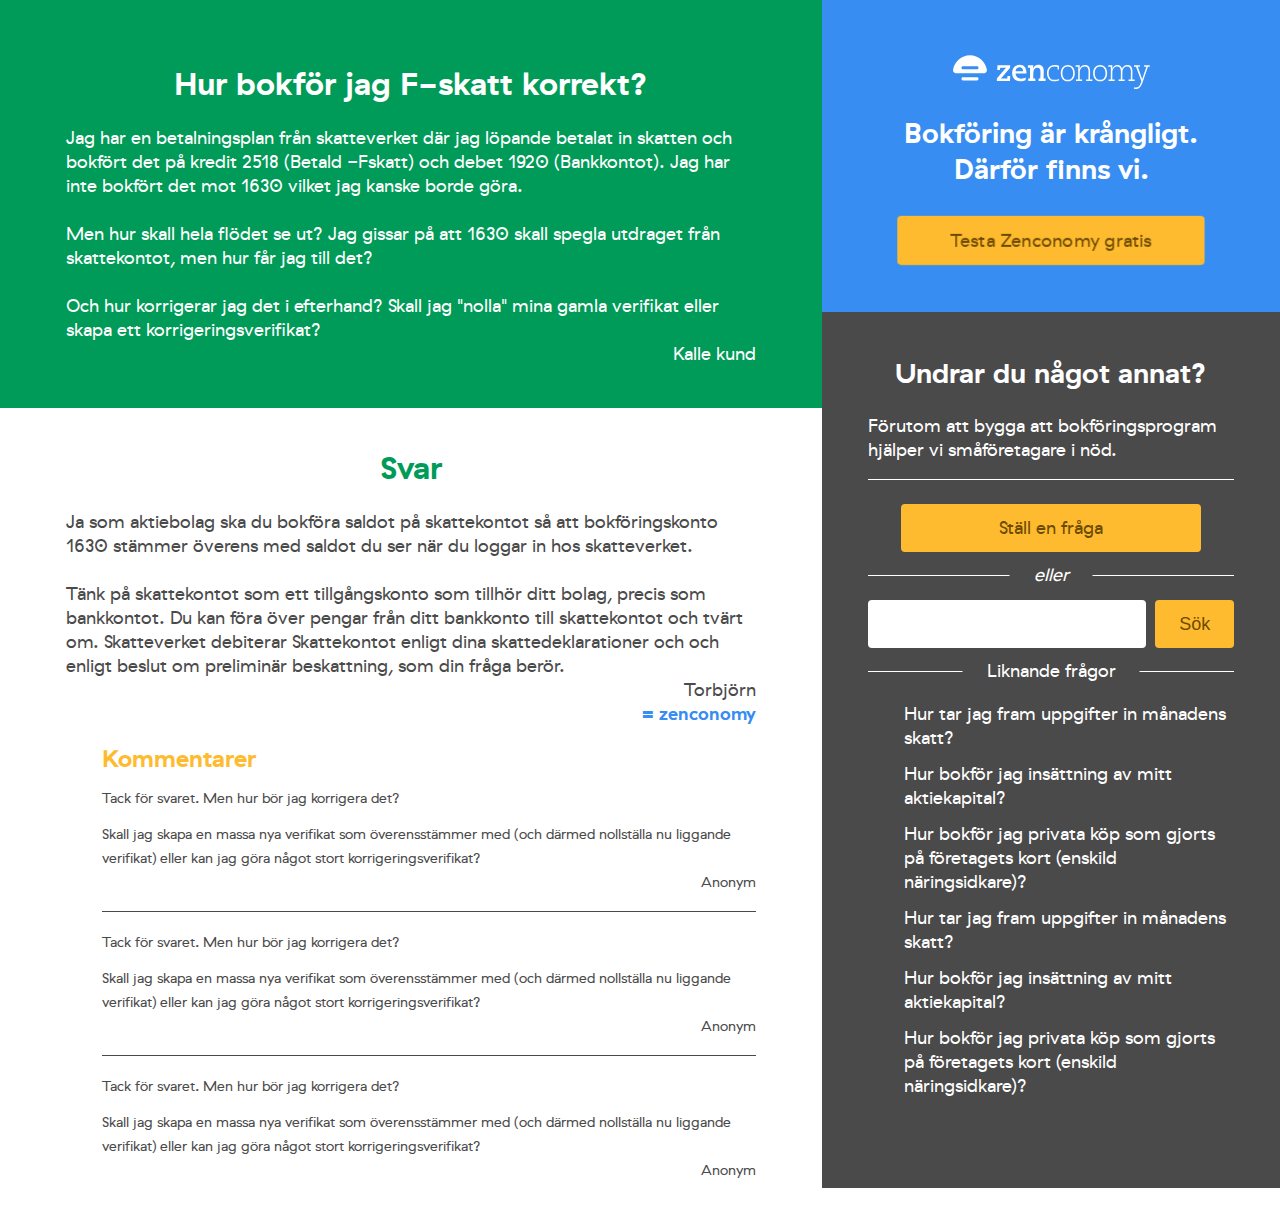
==== commit 43d5c39f: "basic markup." ====
--- a/index.html
+++ b/index.html
@@ -49,11 +49,12 @@
 	  <div class="question">
 		<h1 class="question__title">Hur bokför jag F-skatt korrekt?</h1>
 		<div class="question__text">
-		  <p>Jag har en betalningsplan från skatteverket där jag löpande betalat in skatten och bokfört det på kredit 2518 (Betald -Fskatt) och debet 1920 (Bankkontot). Jag har inte bokfört det mot 1630 vilket jag kanske borde göra.</p>
-		  <p>Men hur skall hela flödet se ut? Jag gissar på att 1630 skall spegla utdraget från skattekontot, men hur får jag till det?</p>
-		  <p>Och hur korrigerar jag det i efterhand? Skall jag "nolla" mina gamla verifikat eller skapa ett korrigeringsverifikat?</p>
+			<p>Jag har en betalningsplan från skatteverket där jag löpande betalat in skatten och bokfört det på kredit 2518 (Betald -Fskatt) och debet 1920 (Bankkontot). Jag har inte bokfört det mot 1630 vilket jag kanske borde göra.</p>
+			<p>Men hur skall hela flödet se ut? Jag gissar på att 1630 skall spegla utdraget från skattekontot, men hur får jag till det?</p>
+			<p>Och hur korrigerar jag det i efterhand? Skall jag "nolla" mina gamla verifikat eller skapa ett korrigeringsverifikat?</p>
 		</div>
 		<p class="question__author">Kalle kund</p>
+
 	  </div>
 	</div>
 
@@ -64,25 +65,34 @@
 				<p>Ja som aktiebolag ska du bokföra saldot på skattekontot så att bokföringskonto 1630 stämmer överens med saldot du ser när du loggar in hos skatteverket.</p>
 				<p>Tänk på skattekontot som ett tillgångskonto som tillhör ditt bolag, precis som bankkontot. Du kan föra över pengar från ditt bankkonto till skattekontot och tvärt om. Skatteverket debiterar Skattekontot enligt dina skattedeklarationer och och enligt beslut om preliminär beskattning, som din fråga berör.</p>
 		  	</div>
-			<p class="answer__author">Torbjörn<span class="formal">Zenconomy</span></p>
-		</div>
-		<div class="answer__comments">
-			<h2 class="answer__comments__header">Kommentarer</h2>
-			<div class="ansswer__comment">
-				<div class="answer_comment__text">
-					<p>Tack för svaret. Men hur bör jag korrigera det?</p>
-					<p>Skall jag skapa en massa nya verifikat som överensstämmer med (och därmed nollställa nu liggande verifikat) eller kan jag göra något stort korrigeringsverifikat?</p>
+			<p class="answer__author">Torbjörn<span class="formal">= zenconomy</span></p>
+
+			<div class="answer__comments">
+				<h2 class="answer__comments__header">Kommentarer</h2>
+				<div class="answer__comment">
+					<div class="answer__comment__text">
+						<p>Tack för svaret. Men hur bör jag korrigera det?</p>
+						<p>Skall jag skapa en massa nya verifikat som överensstämmer med (och därmed nollställa nu liggande verifikat) eller kan jag göra något stort korrigeringsverifikat?</p>
+					</div>
 					<p class="answer__comment__author">Anonym</p>
 				</div>
-			</div>
-			<div class="answer__comment">
-				<div class="answer_comment__text">
-					<p>Tack för svaret. Men hur bör jag korrigera det?</p>
-					<p>Skall jag skapa en massa nya verifikat som överensstämmer med (och därmed nollställa nu liggande verifikat) eller kan jag göra något stort korrigeringsverifikat?</p>
+				<div class="answer__comment">
+					<div class="answer__comment__text">
+						<p>Tack för svaret. Men hur bör jag korrigera det?</p>
+						<p>Skall jag skapa en massa nya verifikat som överensstämmer med (och därmed nollställa nu liggande verifikat) eller kan jag göra något stort korrigeringsverifikat?</p>
+					</div>
+					<p class="answer__comment__author">Anonym</p>
+				</div>
+				<div class="answer__comment">
+					<div class="answer__comment__text">
+						<p>Tack för svaret. Men hur bör jag korrigera det?</p>
+						<p>Skall jag skapa en massa nya verifikat som överensstämmer med (och därmed nollställa nu liggande verifikat) eller kan jag göra något stort korrigeringsverifikat?</p>
+					</div>
 					<p class="answer__comment__author">Anonym</p>
 				</div>
 			</div>
 		</div>
+
 	</div>
 
 	<aside class="context">
--- a/stylesheets/style.css
+++ b/stylesheets/style.css
@@ -1,4 +1,3 @@
-@charset "UTF-8";
 @font-face {
   font-family: "gt-haptik";
   src: url("../fonts/gt-haptik-light-webfont.eot");
@@ -113,47 +112,113 @@
   padding-right: 458px;
   overflow: auto;
   background: #009B58; }
+  .question__wrapper:first-of-type {
+    padding-top: 48px; }
   .question__wrapper > * {
     float: right;
     padding: 0 8% 48px; }
   .question__wrapper .question .question__title {
+    font-weight: bold;
     font-size: 32px;
-    font-weight: bold;
-    line-height: 72px;
+    line-height: 24px;
+    position: relative;
+    top: 0.8px;
     padding-top: 24px;
     text-align: center; }
   .question__wrapper .question .question__text p {
-    line-height: 24px;
+    font-size: 18px;
+    line-height: 24px;
+    position: relative;
+    top: 5.7px;
     margin-top: 24px; }
   .question__wrapper .question .question__author {
-    text-align: right;
-    margin-top: 24px; }
+    font-size: 18px;
+    line-height: 24px;
+    position: relative;
+    top: 5.7px;
+    text-align: right; }
     .question__wrapper .question .question__author .formal {
-      display: block; }
+      display: block;
+      color: #378DF1;
+      font-weight: bold; }
 
 .answer__wrapper {
   padding-top: 24px;
   padding-right: 458px;
   overflow: auto;
   color: #4A4A4A; }
+  .answer__wrapper:first-of-type {
+    padding-top: 48px; }
   .answer__wrapper > * {
     float: right;
     padding: 0 8% 48px; }
 
 .answer .answer__header {
+  font-weight: bold;
   font-size: 32px;
-  font-weight: bold;
-  line-height: 72px;
-  padding-top: 24px;
-  text-align: center; }
+  line-height: 24px;
+  position: relative;
+  top: 0.8px;
+  padding-top: 24px;
+  text-align: center;
+  color: #009B58; }
 .answer .answer__text p {
-  line-height: 24px;
+  font-size: 18px;
+  line-height: 24px;
+  position: relative;
+  top: 5.7px;
   margin-top: 24px; }
 .answer .answer__author {
-  text-align: right;
-  margin-top: 24px; }
+  font-size: 18px;
+  line-height: 24px;
+  position: relative;
+  top: 5.7px;
+  text-align: right; }
   .answer .answer__author .formal {
-    display: block; }
+    display: block;
+    color: #378DF1;
+    font-weight: bold; }
+
+.answer__comments__header {
+  font-size: 24px;
+  line-height: 24px;
+  position: relative;
+  top: 3.6px;
+  padding-top: 24px;
+  text-align: left;
+  font-weight: bold;
+  color: #FFBB2F; }
+
+.answer__comments {
+  margin-left: 36px; }
+  .answer__comments .answer__comment {
+    margin-top: 24px; }
+    .answer__comments .answer__comment::before {
+      content: "";
+      height: 1px;
+      background: #4A4A4A;
+      display: block;
+      margin-top: -1px; }
+    .answer__comments .answer__comment:first-of-type {
+      margin-top: 0; }
+      .answer__comments .answer__comment:first-of-type::before {
+        content: initial; }
+  .answer__comments .answer__comment__text p {
+    font-size: 14px;
+    line-height: 24px;
+    position: relative;
+    top: 7.1px;
+    margin-top: 12px; }
+  .answer__comments .answer__comment__author {
+    font-size: 14px;
+    line-height: 24px;
+    position: relative;
+    top: 7.1px;
+    text-align: right; }
+    .answer__comments .answer__comment__author .formal {
+      display: block;
+      color: #378DF1;
+      font-weight: bold; }
 
 .context {
   background: #378DF1;
@@ -168,85 +233,97 @@
   .context > *:last-child {
     min-height: 100%; }
 
-.cta__logo {
+.cta .cta__logo {
   display: block;
-  padding: 24px 0; }
-  .cta__logo .logotype-icon {
+  padding-top: 24px; }
+  .cta .cta__logo .logotype-icon {
     margin: 0 auto;
     display: block;
     width: 197px;
     height: 48px; }
-
-.cta__header {
+.cta .cta__header {
+  padding-top: 12px;
   font-size: 28px;
   line-height: 36px;
+  position: relative;
+  top: 8.2px;
   text-align: center;
   font-weight: bold; }
-
-.cta__button {
-  padding-top: 24px;
+.cta .cta__button {
+  padding-top: 36px;
   -webkit-perspective: 1000; }
-  .cta__button .button__link {
+  .cta .cta__button .button__link {
     text-decoration: none;
     width: 300px;
     display: block;
     font-size: 18px;
-    height: 43px;
-    line-height: 44px;
+    height: 48px;
+    line-height: 48px;
     border-radius: 4px;
     text-align: center;
     margin: 0 auto;
     border: 0;
     transform: translate3d(0, 0, 0); }
-  .cta__button .button__hover {
+  .cta .cta__button .button__hover {
     text-decoration: none;
     width: 300px;
     display: block;
     font-size: 18px;
-    height: 43px;
-    line-height: 44px;
+    height: 48px;
+    line-height: 48px;
     border-radius: 4px;
     text-align: center;
     margin: 0 auto;
     border: 0;
     font-size: 15px;
-    transform: rotateX(-90deg) translateZ(-21.5px); }
-  .cta__button .button__default {
+    transform: rotateX(-90deg) translateZ(-24px); }
+  .cta .cta__button .button__default {
     border-radius: 4px; }
-  body.ie .cta__button .button__hover {
+  body.ie .cta .cta__button .button__hover {
     display: none; }
-  body:not(.ie) .cta__button .hoverable {
+  body:not(.ie) .cta .cta__button .hoverable {
     transition: all 150ms ease;
     transform-style: preserve-3d; }
-    body:not(.ie) .cta__button .hoverable .button__default {
-      transform: translateZ(21.5px); }
-    body:not(.ie) .cta__button .hoverable:hover {
+    body:not(.ie) .cta .cta__button .hoverable .button__default {
+      transform: translateZ(24px); }
+    body:not(.ie) .cta .cta__button .hoverable:hover {
       transform: rotateX(90deg); }
-  .cta__button .button__default {
-    color: #6C4B00;
-    background: #FFBB2F; }
-  .cta__button .button__hover {
-    color: white;
-    background: #009B58; }
+.cta .cta__button .button__default {
+  color: #6C4B00;
+  background: #FFBB2F; }
+.cta .cta__button .button__hover {
+  color: white;
+  background: #009B58; }
 
 .alts {
   background: #4A4A4A;
-  padding-top: 48px; }
+  padding-top: 24px; }
+  .alts > *:first-child::before {
+    content: initial; }
   .alts > * {
     position: relative;
-    padding-bottom: 24px;
-    border-bottom: 1px solid white; }
-  .alts > *:last-child {
-    border-bottom: 0; }
+    padding-bottom: 24px; }
+    .alts > *::before {
+      content: "";
+      height: 1px;
+      background: white;
+      display: block;
+      margin-top: -1px; }
 
 .alts__info__header {
   font-size: 28px;
-  line-height: 36px;
+  line-height: 24px;
+  position: relative;
+  top: 2.2px;
+  padding-top: 24px;
   text-align: center;
   font-weight: bold; }
 
 .alts__info__text p {
-  line-height: 24px;
+  font-size: 18px;
+  line-height: 24px;
+  position: relative;
+  top: 5.7px;
   margin-top: 24px; }
 
 .alts__question__button {
@@ -254,8 +331,8 @@
   width: 300px;
   display: block;
   font-size: 18px;
-  height: 43px;
-  line-height: 44px;
+  height: 48px;
+  line-height: 48px;
   border-radius: 4px;
   text-align: center;
   margin: 0 auto;
@@ -278,8 +355,9 @@
 .alts__search__input {
   margin-top: 24px;
   font-size: 24px;
-  height: 43px;
-  line-height: 44px;
+  padding-left: 12px;
+  height: 48px;
+  line-height: 48px;
   border: 0;
   border-radius: 4px;
   width: 278px; }
@@ -289,8 +367,8 @@
   width: 300px;
   display: block;
   font-size: 18px;
-  height: 43px;
-  line-height: 44px;
+  height: 48px;
+  line-height: 48px;
   border-radius: 4px;
   text-align: center;
   margin: 0 auto;
@@ -314,15 +392,14 @@
   transform: translateX(-50%); }
 
 .alts__other__questions {
-  padding-top: 24px;
-  display: table; }
+  padding-top: 12px;
+  padding-left: 36px; }
   .alts__other__questions li {
-    display: table-row; }
-    .alts__other__questions li:before {
-      padding-top: 12px;
-      text-align: center;
-      width: 24px;
-      display: table-cell;
-      content: "»"; }
+    font-size: 18px;
+    line-height: 24px;
+    position: relative;
+    top: 5.7px;
+    background: image-uri("test.svg");
+    padding-top: 12px; }
 
 /*# sourceMappingURL=style.css.map */
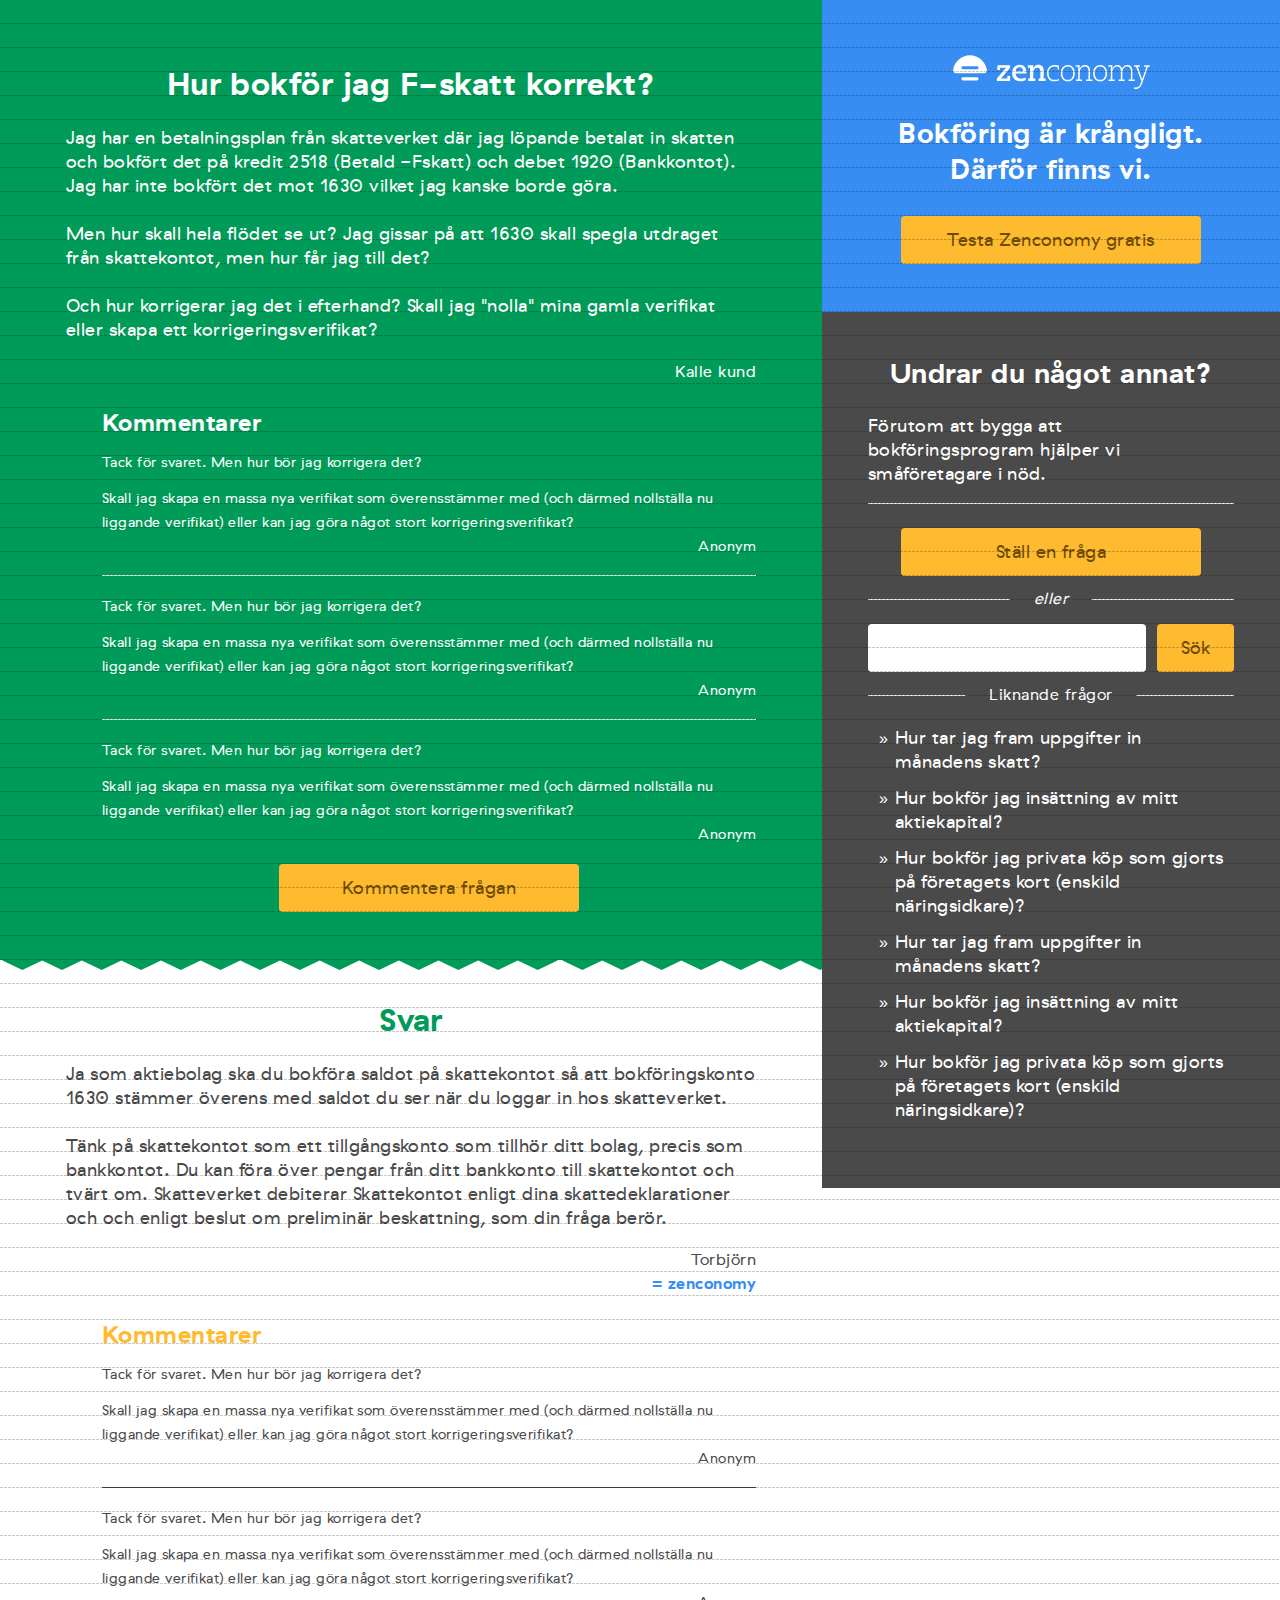
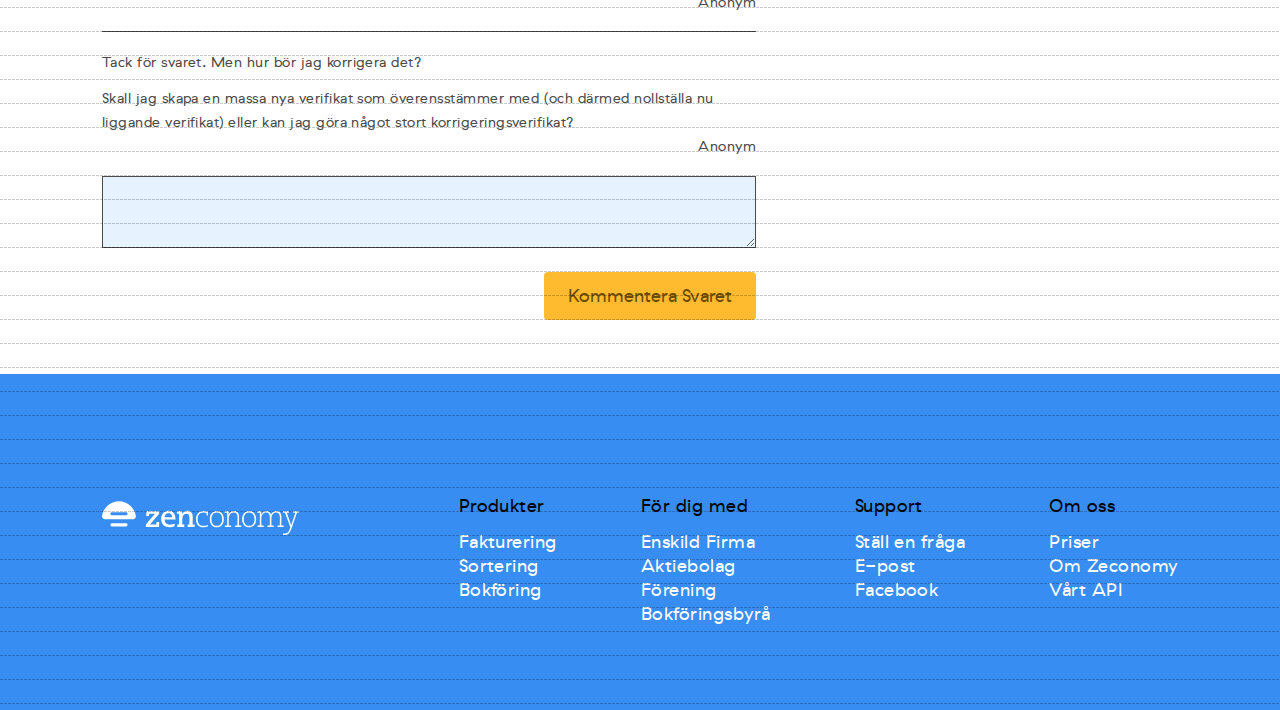
==== commit d4d7457c: "." ====
--- a/index.html
+++ b/index.html
@@ -10,141 +10,217 @@
 	<link href="stylesheets/style.css" rel=stylesheet />
 
 	<!-- svg -->
-<svg xmlns="http://www.w3.org/2000/svg" style="display: none;"><symbol viewBox="0 0 60 61" id="icon-bookkeeping-1"><title>icon-bookkeeping-1</title><desc>Created with Sketch.</desc> <g id="icon-bookkeeping-1-Page-1" stroke="none" stroke-width="1" fill="none" fill-rule="evenodd" sketch:type="MSPage"> <g id="icon-bookkeeping-1-Symboler-Features-sketch-2" sketch:type="MSArtboardGroup" transform="translate(-66.000000, -52.000000)"> <g id="icon-bookkeeping-1-icon-bookkeeping-1" sketch:type="MSLayerGroup" transform="translate(66.000000, 52.500000)"> <path d="M59.9827338,29.8722857 C59.9827338,13.4374286 46.5638849,0.114428571 30.0107914,0.114428571 C13.4581295,0.114428571 0.0392805755,13.4374286 0.0392805755,29.8722857 C0.0392805755,46.3071429 13.4581295,59.6301429 30.0107914,59.6301429 C46.5638849,59.6301429 59.9827338,46.3071429 59.9827338,29.8722857" id="icon-bookkeeping-1-Fill-1" fill="#FFBB2F" sketch:type="MSShapeGroup"></path> <path d="M20.0490647,15.8605714 C19.5906475,15.8605714 19.2189928,16.2295714 19.2189928,16.6847143 L19.2189928,43.0594286 C19.2189928,43.5145714 19.5906475,43.8835714 20.0490647,43.8835714 L39.972518,43.8835714 C40.4309353,43.8835714 40.8025899,43.5145714 40.8025899,43.0594286 L40.8025899,23.2787143 C40.8025899,23.0601429 40.7153957,22.8501429 40.5595683,22.6958571 L33.9185612,16.1022857 C33.7627338,15.9475714 33.5516547,15.8605714 33.3315108,15.8605714 L20.0490647,15.8605714 L20.0490647,15.8605714 Z M20.8795683,17.5088571 L32.5014388,17.5088571 L32.5014388,23.2787143 C32.5014388,23.7338571 32.8730935,24.1028571 33.3315108,24.1028571 L39.142446,24.1028571 L39.142446,42.2352857 L20.8795683,42.2352857 L20.8795683,17.5088571 L20.8795683,17.5088571 Z M34.1615827,18.6745714 L37.9679137,22.4541429 L34.1615827,22.4541429 L34.1615827,18.6745714 L34.1615827,18.6745714 Z M23.3758273,29.0481429 C22.9174101,29.0417143 22.5401439,29.4051429 22.5336691,29.8607143 C22.5271942,30.3158571 22.8936691,30.69 23.3520863,30.6964286 L23.3758273,30.6964286 L36.6578417,30.6964286 C37.116259,30.7028571 37.4930935,30.339 37.5,29.8838571 C37.5064748,29.4287143 37.14,29.0545714 36.6815827,29.0481429 C36.6733813,29.0477143 36.6656115,29.0477143 36.6578417,29.0481429 L23.3758273,29.0481429 L23.3758273,29.0481429 Z M23.3758273,32.3447143 C22.9174101,32.3382857 22.5401439,32.7021429 22.5336691,33.1572857 C22.5271942,33.6124286 22.8936691,33.987 23.3520863,33.9934286 L23.3758273,33.9934286 L36.6578417,33.9934286 C37.116259,33.9998571 37.4930935,33.636 37.5,33.1808571 C37.5064748,32.7257143 37.14,32.3511429 36.6815827,32.3447143 L36.6578417,32.3447143 L23.3758273,32.3447143 L23.3758273,32.3447143 Z M23.3758273,35.6417143 C22.9174101,35.6352857 22.5401439,35.9991429 22.5336691,36.4542857 C22.5271942,36.9094286 22.8936691,37.2835714 23.3520863,37.29 C23.3598561,37.2904286 23.3680576,37.2904286 23.3758273,37.29 L36.6578417,37.29 C37.116259,37.2964286 37.4930935,36.9325714 37.5,36.4774286 C37.5064748,36.0222857 37.14,35.6481429 36.6815827,35.6417143 L36.6578417,35.6417143 L23.3758273,35.6417143 L23.3758273,35.6417143 Z" id="icon-bookkeeping-1-Fill-2" fill="#6C4B00" sketch:type="MSShapeGroup"></path> </g> </g> </g> </symbol><symbol viewBox="0 0 60 61" id="icon-bookkeeping-2"><title>icon-bookkeeping-2</title><desc>Created with Sketch.</desc> <g id="icon-bookkeeping-2-Page-1" stroke="none" stroke-width="1" fill="none" fill-rule="evenodd" sketch:type="MSPage"> <g id="icon-bookkeeping-2-Symboler-Features-sketch-2" sketch:type="MSArtboardGroup" transform="translate(-146.000000, -52.000000)"> <g id="icon-bookkeeping-2-icon-bookkeeping-2" sketch:type="MSLayerGroup" transform="translate(146.000000, 52.500000)"> <path d="M59.6485714,30.138 C59.6485714,13.7031429 46.3255714,0.380142857 29.8907143,0.380142857 C13.4558571,0.380142857 0.132857143,13.7031429 0.132857143,30.138 C0.132857143,46.5724286 13.4558571,59.8954286 29.8907143,59.8954286 C46.3255714,59.8954286 59.6485714,46.5724286 59.6485714,30.138" id="icon-bookkeeping-2-Fill-1" fill="#FFBB2F" sketch:type="MSShapeGroup"></path> <path d="M33.2965714,38.6322857 L27.1405714,38.6322857 C24.6132857,38.6322857 24.5742857,36.8091429 24.555,35.9327143 C24.5434286,35.3781429 24.5228571,35.0241429 24.3334286,34.791 C22.4931429,32.5178571 21.3771429,30.942 21.3771429,28.2347143 C21.3771429,23.0421429 25.7588571,20.2401429 29.8812857,20.2401429 C34.0234286,20.2401429 38.2028571,22.713 38.2028571,28.2347143 C38.2028571,30.9445714 37.086,32.5195714 35.2452857,34.7897143 C34.8981429,35.2187143 34.2707143,35.2821429 33.846,34.9375714 C33.4178571,34.5912857 33.3522857,33.9642857 33.6981429,33.5378571 C35.4852857,31.3324286 36.2125714,30.2357143 36.2125714,28.2347143 C36.2125714,23.8024286 32.8015714,22.2308571 29.8812857,22.2308571 C26.6442857,22.2308571 23.3678571,24.2927143 23.3678571,28.2347143 C23.3678571,30.2348571 24.0951429,31.3324286 25.8792857,33.5378571 C26.5105714,34.3165714 26.5315714,35.2251429 26.5457143,35.8898571 C26.5508571,36.1255714 26.5572857,36.4808571 26.6091429,36.5828571 C26.6091429,36.5854286 26.7415714,36.6415714 27.1405714,36.6415714 L33.2965714,36.6415714 C33.846,36.6415714 34.2917143,37.0872857 34.2917143,37.6367143 C34.2917143,38.1861429 33.846,38.6322857 33.2965714,38.6322857" id="icon-bookkeeping-2-Fill-2" fill="#6C4B00" sketch:type="MSShapeGroup"></path> <path d="M27.6565714,32.6682857 C27.3818571,32.6682857 27.1071429,32.5538571 26.9095714,32.331 C24.3282857,29.4047143 25.7562857,25.9341429 26.8722857,24.507 C27.2104286,24.0741429 27.8352857,23.9952857 28.269,24.336 C28.7022857,24.6745714 28.7781429,25.299 28.4417143,25.7314286 C28.3392857,25.8651429 26.2851429,28.614 28.4027143,31.0135714 C28.7665714,31.4258571 28.7262857,32.0545714 28.3144286,32.4184286 C28.1258571,32.5868571 27.891,32.6682857 27.6565714,32.6682857" id="icon-bookkeeping-2-Fill-3" fill="#6C4B00" sketch:type="MSShapeGroup"></path> <path d="M33.1251429,41.5478571 L26.4501429,41.5478571 C25.9007143,41.5478571 25.4545714,41.1021429 25.4545714,40.5527143 C25.4545714,40.0032857 25.9007143,39.5571429 26.4501429,39.5571429 L33.1255714,39.5571429 C33.675,39.5571429 34.1211429,40.0032857 34.1211429,40.5527143 C34.1211429,41.1021429 33.675,41.5478571 33.1251429,41.5478571" id="icon-bookkeeping-2-Fill-4" fill="#6C4B00" sketch:type="MSShapeGroup"></path> <path d="M32.5628571,44.3112857 L27.0188571,44.3112857 C26.4694286,44.3112857 26.0237143,43.8655714 26.0237143,43.3161429 C26.0237143,42.7667143 26.4694286,42.3205714 27.0188571,42.3205714 L32.5628571,42.3205714 C33.1122857,42.3205714 33.5584286,42.7667143 33.5584286,43.3161429 C33.5584286,43.8655714 33.1122857,44.3112857 32.5628571,44.3112857" id="icon-bookkeeping-2-Fill-5" fill="#6C4B00" sketch:type="MSShapeGroup"></path> <path d="M29.7908571,18.6767143 C29.2414286,18.6767143 28.7952857,18.231 28.7952857,17.6815714 L28.7952857,15.2451429 C28.7952857,14.6957143 29.2414286,14.25 29.7908571,14.25 C30.3402857,14.25 30.786,14.6957143 30.786,15.2451429 L30.786,17.6815714 C30.786,18.231 30.3407143,18.6767143 29.7908571,18.6767143" id="icon-bookkeeping-2-Fill-6" fill="#6C4B00" sketch:type="MSShapeGroup"></path> <path d="M22.5167143,21.5382857 C22.2612857,21.5382857 22.0075714,21.441 21.813,21.2468571 L20.0918571,19.5235714 C19.7027143,19.1335714 19.7027143,18.5035714 20.0918571,18.1161429 C20.4805714,17.7257143 21.1105714,17.7287143 21.4992857,18.1161429 L23.2204286,19.8394286 C23.6091429,20.2294286 23.6091429,20.8594286 23.2204286,21.2468571 C23.0258571,21.441 22.7704286,21.5382857 22.5167143,21.5382857" id="icon-bookkeeping-2-Fill-7" fill="#6C4B00" sketch:type="MSShapeGroup"></path> <path d="M37.2647143,21.5382857 C37.011,21.5382857 36.7555714,21.441 36.561,21.2468571 C36.1722857,20.8594286 36.1722857,20.2294286 36.561,19.8394286 L38.2821429,18.1161429 C38.6695714,17.7287143 39.2995714,17.7257143 39.6895714,18.1161429 C40.0787143,18.5035714 40.0787143,19.1335714 39.6895714,19.5235714 L37.9684286,21.2468571 C37.7738571,21.441 37.5201429,21.5382857 37.2647143,21.5382857" id="icon-bookkeeping-2-Fill-8" fill="#6C4B00" sketch:type="MSShapeGroup"></path> </g> </g> </g> </symbol><symbol viewBox="0 0 60 61" id="icon-bookkeeping-3"><title>icon-bookkeeping-3</title><desc>Created with Sketch.</desc> <g id="icon-bookkeeping-3-Page-1" stroke="none" stroke-width="1" fill="none" fill-rule="evenodd" sketch:type="MSPage"> <g id="icon-bookkeeping-3-Symboler-Features-sketch-2" sketch:type="MSArtboardGroup" transform="translate(-226.000000, -52.000000)"> <g id="icon-bookkeeping-3-icon-bookkeeping-3" sketch:type="MSLayerGroup" transform="translate(226.000000, 52.500000)"> <path d="M59.7488571,30.0082014 C59.7488571,13.4555396 46.4258571,0.0366906475 29.991,0.0366906475 C13.5561429,0.0366906475 0.233142857,13.4555396 0.233142857,30.0082014 C0.233142857,46.561295 13.5561429,59.9801439 29.991,59.9801439 C46.4258571,59.9801439 59.7488571,46.561295 59.7488571,30.0082014" id="icon-bookkeeping-3-Fill-1" fill="#FFBB2F" sketch:type="MSShapeGroup"></path> <path d="M40.5072857,17.7867626 L37.1301429,17.7867626 C36.7958571,16.8388489 35.8988571,16.1572662 34.8445714,16.1572662 L33.4088571,16.1572662 C32.9532857,15.6457554 32.2992857,15.3423022 31.6092857,15.3423022 L28.3735714,15.3423022 C27.6835714,15.3423022 27.0291429,15.6457554 26.5731429,16.1572662 L25.1374286,16.1572662 C24.0831429,16.1572662 23.1861429,16.8388489 22.8518571,17.7867626 L19.4747143,17.7867626 C19.0277143,17.7867626 18.6655714,18.1515108 18.6655714,18.601295 L18.6655714,43.8595683 C18.6655714,44.3097842 19.0277143,44.6741007 19.4747143,44.6741007 L40.5072857,44.6741007 C40.9542857,44.6741007 41.3164286,44.3097842 41.3164286,43.8595683 L41.3164286,18.601295 C41.3164286,18.1515108 40.9542857,17.7867626 40.5072857,17.7867626 L40.5072857,17.7867626 Z M25.1374286,17.7867626 L26.9798571,17.7867626 C27.2678571,17.7867626 27.534,17.6322302 27.6788571,17.3818705 C27.8271429,17.125036 28.0868571,16.9717986 28.3735714,16.9717986 L31.6092857,16.9717986 C31.896,16.9717986 32.1552857,17.125036 32.3035714,17.3818705 C32.4484286,17.6326619 32.715,17.7867626 33.003,17.7867626 L34.8445714,17.7867626 C35.2911429,17.7867626 35.6537143,18.1519424 35.6537143,18.601295 C35.6537143,19.0510791 35.2911429,19.416259 34.8445714,19.416259 L25.1374286,19.416259 C24.6912857,19.416259 24.3282857,19.0506475 24.3282857,18.601295 C24.3282857,18.1519424 24.6912857,17.7867626 25.1374286,17.7867626 L25.1374286,17.7867626 Z M39.6985714,43.0446043 L20.2834286,43.0446043 L20.2834286,19.416259 L22.8522857,19.416259 C23.1865714,20.3641727 24.0835714,21.0457554 25.1374286,21.0457554 L34.8445714,21.0457554 C35.8988571,21.0457554 36.7954286,20.3641727 37.1301429,19.416259 L39.6985714,19.416259 L39.6985714,43.0446043 L39.6985714,43.0446043 Z" id="icon-bookkeeping-3-Fill-2" fill="#6C4B00" sketch:type="MSShapeGroup"></path> <path d="M21.9012857,24.3047482 C21.9012857,24.754964 22.2634286,25.1197122 22.7104286,25.1197122 L37.2715714,25.1197122 C37.7185714,25.1197122 38.0807143,24.754964 38.0807143,24.3047482 C38.0807143,23.854964 37.7185714,23.4902158 37.2715714,23.4902158 L22.7104286,23.4902158 C22.2634286,23.4902158 21.9012857,23.854964 21.9012857,24.3047482" id="icon-bookkeeping-3-Fill-3" fill="#6C4B00" sketch:type="MSShapeGroup"></path> <path d="M37.2715714,26.7492086 L22.7104286,26.7492086 C22.2634286,26.7492086 21.9012857,27.1139568 21.9012857,27.5641727 C21.9012857,28.0139568 22.2634286,28.378705 22.7104286,28.378705 L37.2715714,28.378705 C37.7185714,28.378705 38.0807143,28.0139568 38.0807143,27.5641727 C38.0807143,27.1139568 37.7185714,26.7492086 37.2715714,26.7492086" id="icon-bookkeeping-3-Fill-4" fill="#6C4B00" sketch:type="MSShapeGroup"></path> <path d="M37.2715714,30.0082014 L22.7104286,30.0082014 C22.2634286,30.0082014 21.9012857,30.3729496 21.9012857,30.8231655 C21.9012857,31.2733813 22.2634286,31.6376978 22.7104286,31.6376978 L37.2715714,31.6376978 C37.7185714,31.6376978 38.0807143,31.2733813 38.0807143,30.8231655 C38.0807143,30.3729496 37.7185714,30.0082014 37.2715714,30.0082014" id="icon-bookkeeping-3-Fill-5" fill="#6C4B00" sketch:type="MSShapeGroup"></path> <path d="M34.0358571,34.0821583 C34.0358571,33.6323741 33.6737143,33.2676259 33.2267143,33.2676259 L22.7104286,33.2676259 C22.2634286,33.2676259 21.9012857,33.6323741 21.9012857,34.0821583 C21.9012857,34.5323741 22.2634286,34.8971223 22.7104286,34.8971223 L33.2267143,34.8971223 C33.6737143,34.8971223 34.0358571,34.5323741 34.0358571,34.0821583" id="icon-bookkeeping-3-Fill-6" fill="#6C4B00" sketch:type="MSShapeGroup"></path> <path d="M36.6994286,36.7653237 L34.8445714,38.6335252 L33.7988571,37.5802878 C33.483,37.2617266 32.9708571,37.2617266 32.655,37.5802878 C32.3391429,37.8984173 32.3387143,38.4142446 32.655,38.7323741 L34.2728571,40.3618705 C34.431,40.5211511 34.6375714,40.6005755 34.8445714,40.6005755 C35.052,40.6005755 35.2585714,40.5211511 35.4167143,40.3618705 L37.8437143,37.9174101 C38.16,37.5992806 38.16,37.0834532 37.8437143,36.7653237 C37.5274286,36.4471942 37.0157143,36.4471942 36.6994286,36.7653237" id="icon-bookkeeping-3-Fill-7" fill="#6C4B00" sketch:type="MSShapeGroup"></path> </g> </g> </g> </symbol><symbol viewBox="0 0 60 61" id="icon-bookkeeping-4"><title>icon-bookkeeping-4</title><desc>Created with Sketch.</desc> <g id="icon-bookkeeping-4-Page-1" stroke="none" stroke-width="1" fill="none" fill-rule="evenodd" sketch:type="MSPage"> <g id="icon-bookkeeping-4-Symboler-Features-sketch-2" sketch:type="MSArtboardGroup" transform="translate(-306.000000, -52.000000)"> <g id="icon-bookkeeping-4-icon-bookkeeping-4" sketch:type="MSLayerGroup" transform="translate(306.000000, 52.500000)"> <path d="M59.9460432,30.0154286 C59.9460432,13.5805714 46.5271942,0.257571429 29.9741007,0.257571429 C13.4210072,0.257571429 0.00215827338,13.5805714 0.00215827338,30.0154286 C0.00215827338,46.4502857 13.4210072,59.7732857 29.9741007,59.7732857 C46.5271942,59.7732857 59.9460432,46.4502857 59.9460432,30.0154286" id="icon-bookkeeping-4-Fill-1" fill="#FFBB2F" sketch:type="MSShapeGroup"></path> <path d="M41.4625899,19.1854286 L40.8228777,18.5494286 C39.4938129,17.2294286 37.3307914,17.229 36.0008633,18.5477143 L18.6919424,35.7107143 C18.6043165,35.7977143 18.5456115,35.9091429 18.5235971,36.0304286 L17.4988489,41.7672857 C17.4647482,41.9601429 17.5269065,42.1577143 17.6667626,42.2961429 C17.6684892,42.2978571 17.6710791,42.3004286 17.6728058,42.3021429 C17.8165468,42.4405714 18.0202878,42.4997143 18.2166906,42.4594286 L23.8467626,41.3001429 C23.9615827,41.2761429 24.0677698,41.22 24.1506475,41.1368571 L41.4595683,23.9747143 C42.7899281,22.6551429 42.7916547,20.5067143 41.4625899,19.1854286 L41.4625899,19.1854286 Z M35.1992806,24.762 L35.1992806,24.762 C34.9631655,24.5275714 34.5811511,24.5275714 34.3454676,24.7615714 L22.8971223,36.1131429 C22.8811511,36.129 22.8686331,36.147 22.8552518,36.1637143 L21.9168345,35.8975714 L21.5555396,34.6367143 C21.5507914,34.6187143 21.5421583,34.6032857 21.5356835,34.5861429 L34.1369784,22.0911429 L37.8880576,25.8201429 L25.2867626,38.3151429 C25.2694964,38.3091429 25.2539568,38.3005714 25.236259,38.2954286 L23.9641727,37.9337143 L23.6974101,37.0045714 C23.7151079,36.9904286 23.7341007,36.978 23.7505036,36.9617143 L35.1984173,25.6101429 C35.434964,25.3761429 35.4353957,24.9964286 35.1992806,24.762 L35.1992806,24.762 Z M39.9699281,19.3988571 L40.607482,20.0327143 C41.4656115,20.8864286 41.4647482,22.2737143 40.6057554,23.1257143 L38.7431655,24.9728571 L34.9920863,21.2434286 L36.8546763,19.3967143 C37.7132374,18.5451429 39.1105036,18.5455714 39.9699281,19.3988571 L39.9699281,19.3988571 Z M20.8001439,40.7022857 C20.6974101,40.3015714 20.494964,39.9372857 20.1941007,39.6377143 C19.918705,39.3642857 19.5794245,39.1705714 19.2094964,39.0608571 L19.6804317,36.4264286 L20.5614388,35.5525714 L20.9382734,36.8682857 L22.5315108,37.32 L22.9860432,38.904 L24.312518,39.2811429 L23.4241727,40.1622857 L20.8001439,40.7022857 L20.8001439,40.7022857 Z" id="icon-bookkeeping-4-Fill-2" fill="#6C4B00" sketch:type="MSShapeGroup"></path> <path d="M18.0941007,42.579 C17.9080576,42.579 17.7315108,42.5078571 17.5981295,42.3792857 C17.4263309,42.2091429 17.3520863,41.976 17.3926619,41.7488571 L18.4174101,36.012 C18.4441727,35.8671429 18.5128058,35.7372857 18.6155396,35.6348571 L35.9244604,18.4722857 C36.5879137,17.8144286 37.4710791,17.4522857 38.4107914,17.4522857 C39.3522302,17.4522857 40.2358273,17.8148571 40.8992806,18.474 L41.5385612,19.1095714 C42.9094964,20.4728571 42.9082014,22.689 41.5359712,24.0501429 L24.2270504,41.2127143 C24.1290647,41.3104286 24.0051799,41.3768571 23.8683453,41.4051429 L18.2382734,42.564 C18.191223,42.5738571 18.142446,42.579 18.0941007,42.579 L18.0941007,42.579 Z M38.4107914,17.6665714 C37.5280576,17.6665714 36.6997122,18.0064286 36.0768345,18.6235714 L18.7679137,35.7865714 C18.6958273,35.8581429 18.6483453,35.949 18.6297842,36.0497143 L17.605036,41.7861429 C17.5774101,41.9442857 17.628777,42.1067143 17.7431655,42.2202857 C17.867482,42.3398571 18.0353957,42.387 18.1942446,42.3544286 L23.8243165,41.1955714 C23.9197122,41.1758571 24.0060432,41.1291429 24.0746763,41.0614286 L41.3831655,23.8988571 C42.6716547,22.6208571 42.6729496,20.5405714 41.3861871,19.2608571 L40.7464748,18.6252857 C40.1240288,18.0068571 39.2943885,17.6665714 38.4107914,17.6665714 L38.4107914,17.6665714 Z M20.7207194,40.8278571 L20.6952518,40.7284286 C20.5951079,40.3362857 20.4008633,39.9947143 20.1176978,39.7135714 C19.8621583,39.4598571 19.537554,39.2695714 19.1788489,39.1637143 L19.0864748,39.1362857 L19.5798561,36.3745714 L20.614964,35.3481429 L21.0254676,36.7817143 L22.618705,37.233 L23.0732374,38.817 L24.5188489,39.228 L23.4776978,40.2604286 L20.7207194,40.8278571 L20.7207194,40.8278571 Z M19.3320863,38.9875714 C19.6886331,39.108 20.0115108,39.3051429 20.2705036,39.5622857 C20.5571223,39.8472857 20.7608633,40.188 20.8769784,40.5767143 L23.3706475,40.0637143 L24.1066187,39.3338571 L22.8988489,38.9901429 L22.4443165,37.4065714 L20.8510791,36.9548571 L20.5079137,35.7574286 L19.7805755,36.4782857 L19.3320863,38.9875714 L19.3320863,38.9875714 Z M25.3135252,38.4398571 L25.223741,38.4051429 L23.8769784,38.0202857 L23.5739568,36.966 L23.6296403,36.9214286 C23.6576978,36.9 23.6658993,36.8935714 23.6741007,36.8858571 L35.1220144,25.5347143 C35.2161151,25.4412857 35.2679137,25.3178571 35.2683453,25.1862857 C35.2683453,25.0547143 35.2169784,24.9308571 35.1233094,24.8378571 C34.9359712,24.6518571 34.6096403,24.6514286 34.4214388,24.8374286 L22.9735252,36.1885714 C22.9653237,36.1962857 22.9597122,36.2052857 22.9528058,36.2138571 L22.9079137,36.2717143 L22.8258993,36.2665714 L21.8292086,35.9841429 L21.4092086,34.56 L21.4592806,34.5102857 L34.1369784,21.9394286 L38.0408633,25.8205714 L25.3135252,38.4398571 L25.3135252,38.4398571 Z M24.0513669,37.8471429 L25.2595683,38.1904286 L37.7356835,25.8205714 L34.1369784,22.2424286 L21.661295,34.6131429 L22.0040288,35.811 L22.8168345,36.0411429 C22.8181295,36.0398571 22.8194245,36.0385714 22.8207194,36.0372857 L34.2690647,24.6857143 C34.5388489,24.4187143 35.0071942,24.4195714 35.2761151,24.6865714 C35.4103597,24.8202857 35.4841727,24.9977143 35.483741,25.1867143 C35.483741,25.3752857 35.4090647,25.5527143 35.2748201,25.6864286 L23.8264748,37.0375714 C23.8243165,37.0392857 23.8230216,37.0414286 23.8208633,37.0431429 L24.0513669,37.8471429 L24.0513669,37.8471429 Z M38.7431655,25.1241429 L34.8392806,21.2434286 L36.7782734,19.3208571 C37.2138129,18.8888571 37.7935252,18.6514286 38.4103597,18.6514286 C39.0289209,18.6514286 39.6099281,18.8897143 40.0458993,19.323 L40.6838849,19.9568571 C41.5843165,20.8521429 41.5830216,22.3075714 40.6817266,23.2015714 L38.7431655,25.1241429 L38.7431655,25.1241429 Z M35.1444604,21.2434286 L38.7431655,24.8211429 L40.5293525,23.0502857 C41.3464748,22.2398571 41.3473381,20.9202857 40.5315108,20.1085714 L39.8935252,19.4742857 C39.4976978,19.0817143 38.9710791,18.8657143 38.4103597,18.8657143 C37.8509353,18.8657143 37.3256115,19.0812857 36.9310791,19.4725714 L35.1444604,21.2434286 L35.1444604,21.2434286 Z" id="icon-bookkeeping-4-Fill-3" fill="#6C4B00" sketch:type="MSShapeGroup"></path> </g> </g> </g> </symbol><symbol viewBox="0 0 88 88" id="icon-doodle-circle"><title>Oval 37</title><desc>Created with Sketch.</desc> <g id="icon-doodle-circle-Page-1" stroke="none" stroke-width="1" fill="none" fill-rule="evenodd" sketch:type="MSPage"> <g id="icon-doodle-circle-Målgrupp" sketch:type="MSArtboardGroup" transform="translate(-231.000000, -530.000000)" stroke="#3780D3" stroke-width="3"> <g id="icon-doodle-circle-Main-message" sketch:type="MSLayerGroup" transform="translate(-37.000000, 0.000000)"> <g id="icon-doodle-circle-pattern" transform="translate(0.000000, 13.000000)" sketch:type="MSShapeGroup"> <circle id="icon-doodle-circle-Oval-37" cx="312" cy="561" r="42"></circle> </g> </g> </g> </g> </symbol><symbol viewBox="0 0 147 4" id="icon-doodle-line"><title>Imported Layers</title><desc>Created with Sketch.</desc> <g id="icon-doodle-line-Page-1" stroke="none" stroke-width="1" fill="none" fill-rule="evenodd" sketch:type="MSPage"> <g id="icon-doodle-line-Målgrupp" sketch:type="MSArtboardGroup" transform="translate(-344.000000, -225.000000)" stroke-linecap="round" stroke="#377BC9" stroke-width="3"> <g id="icon-doodle-line-Main-message" sketch:type="MSLayerGroup" transform="translate(-37.000000, 0.000000)"> <g id="icon-doodle-line-pattern" transform="translate(0.000000, 13.000000)" sketch:type="MSShapeGroup"> <path d="M383,214 L526.507843,214" id="icon-doodle-line-Imported-Layers"></path> </g> </g> </g> </g> </symbol><symbol viewBox="0 0 69 61" id="icon-doodle-triangle"><title>Imported Layers</title><desc>Created with Sketch.</desc> <g id="icon-doodle-triangle-Page-1" stroke="none" stroke-width="1" fill="none" fill-rule="evenodd" sketch:type="MSPage"> <g id="icon-doodle-triangle-Målgrupp" sketch:type="MSArtboardGroup" transform="translate(-889.000000, -528.000000)" stroke-linecap="round" stroke="#3780D3" stroke-width="3"> <g id="icon-doodle-triangle-Main-message" sketch:type="MSLayerGroup" transform="translate(-37.000000, 0.000000)"> <g id="icon-doodle-triangle-pattern" transform="translate(0.000000, 13.000000)" sketch:type="MSShapeGroup"> <path d="M991.758,573.85 L929,573.85 L960.379,518 L991.758,573.85 L991.758,573.85 Z" id="icon-doodle-triangle-Imported-Layers"></path> </g> </g> </g> </g> </symbol><symbol viewBox="0 0 104 10" id="icon-doodle-wave"><title>Imported Layers</title><desc>Created with Sketch.</desc> <g id="icon-doodle-wave-Page-1" stroke="none" stroke-width="1" fill="none" fill-rule="evenodd" sketch:type="MSPage"> <g id="icon-doodle-wave-Målgrupp" sketch:type="MSArtboardGroup" transform="translate(-462.000000, -509.000000)" stroke-linecap="round" stroke="#3780D3" stroke-width="3"> <g id="icon-doodle-wave-Main-message" sketch:type="MSLayerGroup" transform="translate(-37.000000, 0.000000)"> <g id="icon-doodle-wave-pattern" transform="translate(0.000000, 13.000000)" sketch:type="MSShapeGroup"> <path d="M501,498 L508.687,503.66 L516.375,498 L524.063,503.66 L531.753,498 L539.437,503.66 L547.125,498 L554.813,503.66 L562.501,498 L570.191,503.66 L577.883,498 L585.573,503.66 L593.268,498 L600.964,503.66" id="icon-doodle-wave-Imported-Layers"></path> </g> </g> </g> </g> </symbol><symbol viewBox="0 0 24 25" id="icon-doodle-x"><title>Imported Layers</title><desc>Created with Sketch.</desc> <g id="icon-doodle-x-Page-1" stroke="none" stroke-width="1" fill="none" fill-rule="evenodd" sketch:type="MSPage"> <g id="icon-doodle-x-Målgrupp" sketch:type="MSArtboardGroup" transform="translate(-242.000000, -407.000000)" stroke-linecap="round" stroke="#377BC9" stroke-width="1"> <g id="icon-doodle-x-Main-message" sketch:type="MSLayerGroup" transform="translate(-37.000000, 0.000000)"> <g id="icon-doodle-x-pattern" transform="translate(0.000000, 13.000000)" sketch:type="MSShapeGroup"> <path d="M275,403.75 L304.5,403.75 M289.75,389 L289.75,418.5" id="icon-doodle-x-Imported-Layers" transform="translate(291.000000, 405.000000) rotate(-135.000000) translate(-291.000000, -405.000000) "></path> </g> </g> </g> </g> </symbol><symbol viewBox="0 0 60 61" id="icon-invoicing-1"><title>icon-invoicing-1</title><desc>Created with Sketch.</desc> <g id="icon-invoicing-1-Page-1" stroke="none" stroke-width="1" fill="none" fill-rule="evenodd" sketch:type="MSPage"> <g id="icon-invoicing-1-Symboler-Features-sketch-2" sketch:type="MSArtboardGroup" transform="translate(-66.000000, -135.000000)"> <g id="icon-invoicing-1-icon-invoicing-1" sketch:type="MSLayerGroup" transform="translate(66.000000, 135.500000)"> <path d="M59.9827338,30.1427143 C59.9827338,13.7078571 46.5638849,0.384857143 30.0107914,0.384857143 C13.4581295,0.384857143 0.0392805755,13.7078571 0.0392805755,30.1427143 C0.0392805755,46.5775714 13.4581295,59.9005714 30.0107914,59.9005714 C46.5638849,59.9005714 59.9827338,46.5775714 59.9827338,30.1427143" id="icon-invoicing-1-Fill-1" fill="#FFBB2F" sketch:type="MSShapeGroup"></path> <path d="M30.0107914,43.857 C22.3942446,43.857 16.1978417,37.7048571 16.1978417,30.1427143 C16.1978417,22.581 22.3942446,16.4284286 30.0107914,16.4284286 C37.6273381,16.4284286 43.823741,22.581 43.823741,30.1427143 C43.823741,37.7048571 37.6273381,43.857 30.0107914,43.857 L30.0107914,43.857 Z M30.0107914,18.1427143 C23.3464748,18.1427143 17.9244604,23.526 17.9244604,30.1427143 C17.9244604,36.7598571 23.3464748,42.1427143 30.0107914,42.1427143 C36.6755396,42.1427143 42.0971223,36.7598571 42.0971223,30.1427143 C42.0971223,23.526 36.6755396,18.1427143 30.0107914,18.1427143 L30.0107914,18.1427143 Z" id="icon-invoicing-1-Fill-2" fill="#6C4B00" sketch:type="MSShapeGroup"></path> <path d="M34.6519424,35.9215714 C34.4313669,35.9215714 34.2099281,35.838 34.0415827,35.6704286 L29.1284892,30.7928571 C28.9666187,30.6321429 28.8755396,30.414 28.8755396,30.1864286 L28.8755396,23.5341429 C28.8755396,23.061 29.2623022,22.677 29.7388489,22.677 C30.2158273,22.677 30.6025899,23.061 30.6025899,23.5341429 L30.6025899,29.8315714 L35.2623022,34.4584286 C35.5998561,34.7935714 35.5998561,35.3357143 35.2623022,35.6704286 C35.0939568,35.838 34.8729496,35.9215714 34.6519424,35.9215714" id="icon-invoicing-1-Fill-3" fill="#6C4B00" sketch:type="MSShapeGroup"></path> </g> </g> </g> </symbol><symbol viewBox="0 0 60 61" id="icon-invoicing-2"><title>icon-invoicing-2</title><desc>Created with Sketch.</desc> <g id="icon-invoicing-2-Page-1" stroke="none" stroke-width="1" fill="none" fill-rule="evenodd" sketch:type="MSPage"> <g id="icon-invoicing-2-Symboler-Features-sketch-2" sketch:type="MSArtboardGroup" transform="translate(-146.000000, -135.000000)"> <g id="icon-invoicing-2-icon-invoicing-2" sketch:type="MSLayerGroup" transform="translate(146.000000, 135.500000)"> <path d="M59.6485714,30.1092857 C59.6485714,13.6744286 46.3255714,0.351428571 29.8907143,0.351428571 C13.4558571,0.351428571 0.132857143,13.6744286 0.132857143,30.1092857 C0.132857143,46.5437143 13.4558571,59.8667143 29.8907143,59.8667143 C46.3255714,59.8667143 59.6485714,46.5437143 59.6485714,30.1092857" id="icon-invoicing-2-Fill-1" fill="#FFBB2F" sketch:type="MSShapeGroup"></path> <path d="M29.8907143,43.8235714 C22.3285714,43.8235714 16.1764286,37.671 16.1764286,30.1092857 C16.1764286,22.5471429 22.3285714,16.395 29.8907143,16.395 C37.4528571,16.395 43.605,22.5471429 43.605,30.1092857 C43.605,37.671 37.4528571,43.8235714 29.8907143,43.8235714 L29.8907143,43.8235714 Z M29.8907143,18.1092857 C23.274,18.1092857 17.8907143,23.4921429 17.8907143,30.1092857 C17.8907143,36.726 23.274,42.1092857 29.8907143,42.1092857 C36.5078571,42.1092857 41.8907143,36.726 41.8907143,30.1092857 C41.8907143,23.4921429 36.5078571,18.1092857 29.8907143,18.1092857 L29.8907143,18.1092857 Z" id="icon-invoicing-2-Fill-2" fill="#6C4B00" sketch:type="MSShapeGroup"></path> <path d="M26.9982857,25.7198571 C27.2237143,25.4507143 27.4902857,25.2141429 27.798,25.0105714 C28.1061429,24.8074286 28.4494286,24.645 28.8291429,24.5245714 C29.2084286,24.4037143 29.6177143,24.3428571 30.0578571,24.3428571 C30.5961429,24.3428571 31.089,24.423 31.5338571,24.582 C31.9791429,24.7414286 32.361,24.9642857 32.6802857,25.2501429 C32.9991429,25.536 33.246,25.8767143 33.4225714,26.2722857 C33.5982857,26.6682857 33.6865714,27.1028571 33.6865714,27.5755714 C33.6865714,28.2021429 33.546,28.7271429 33.2657143,29.1505714 C32.9854286,29.5735714 32.6524286,29.8902857 32.2675714,30.099 C32.6742857,30.3192857 33.0124286,30.6432857 33.2824286,31.0722857 C33.5511429,31.5008571 33.6865714,32.0288571 33.6865714,32.6554286 C33.6865714,33.1504286 33.5982857,33.5982857 33.4225714,33.9994286 C33.246,34.401 33.0017143,34.7417143 32.6884286,35.0224286 C32.3751429,35.3022857 31.9958571,35.517 31.5505714,35.6652857 C31.1052857,35.8135714 30.6184286,35.8881429 30.0904286,35.8881429 C29.6395714,35.8881429 29.2221429,35.8302857 28.8372857,35.715 C28.4524286,35.5992857 28.1031429,35.4372857 27.7902857,35.2281429 C27.4765714,35.0194286 27.207,34.7747143 26.982,34.4944286 C26.7565714,34.2137143 26.5774286,33.9085714 26.4458571,33.579 L27.8811429,32.2431429 C28.0675714,32.793 28.356,33.2241429 28.7464286,33.5378571 C29.1368571,33.8511429 29.5902857,34.008 30.1071429,34.008 C30.6021429,34.008 31.0088571,33.8751429 31.3277143,33.6098571 C31.6465714,33.3445714 31.806,32.9738571 31.806,32.4985714 C31.806,32.034 31.6521429,31.6774286 31.3444286,31.4288571 C31.0362857,31.1798571 30.6458571,31.0555714 30.1735714,31.0555714 L29.3978571,31.0555714 L29.3978571,29.1587143 L30.1735714,29.1587143 C30.6458571,29.1587143 31.0362857,29.0288571 31.3444286,28.7695714 C31.6521429,28.5094286 31.806,28.158 31.806,27.7157143 C31.806,27.2515714 31.6435714,26.8868571 31.3195714,26.6215714 C30.9951429,26.3554286 30.591,26.223 30.1071429,26.223 C29.6125714,26.223 29.1672857,26.3798571 28.7712857,26.6931429 C28.3757143,27.0064286 28.0787143,27.4217143 27.8811429,27.9385714 L26.4621429,26.586 C26.5941429,26.2782857 26.7728571,25.9898571 26.9982857,25.7198571" id="icon-invoicing-2-Fill-3" fill="#6C4B00" sketch:type="MSShapeGroup"></path> </g> </g> </g> </symbol><symbol viewBox="0 0 60 61" id="icon-invoicing-3"><title>icon-invoicing-3</title><desc>Created with Sketch.</desc> <g id="icon-invoicing-3-Page-1" stroke="none" stroke-width="1" fill="none" fill-rule="evenodd" sketch:type="MSPage"> <g id="icon-invoicing-3-Symboler-Features-sketch-2" sketch:type="MSArtboardGroup" transform="translate(-226.000000, -135.000000)"> <g id="icon-invoicing-3-icon-invoicing-3" sketch:type="MSLayerGroup" transform="translate(226.000000, 135.500000)"> <path d="M59.7488571,30.1761429 C59.7488571,13.7412857 46.4258571,0.418285714 29.991,0.418285714 C13.5561429,0.418285714 0.233142857,13.7412857 0.233142857,30.1761429 C0.233142857,46.611 13.5561429,59.934 29.991,59.934 C46.4258571,59.934 59.7488571,46.611 59.7488571,30.1761429" id="icon-invoicing-3-Fill-1" fill="#FFBB2F" sketch:type="MSShapeGroup"></path> <path d="M42.4808571,25.488 L40.008,25.488 L40.008,23.2092857 C40.008,23.0048571 39.927,22.809 39.7825714,22.6645714 L33.618,16.5 C33.4735714,16.3555714 33.2777143,16.2745714 33.0732857,16.2745714 L20.7445714,16.2745714 C20.319,16.2745714 19.974,16.6195714 19.974,17.0451429 L19.974,25.488 L17.5011429,25.488 C17.1265714,25.488 16.8231429,25.7914286 16.8231429,26.166 L16.8231429,43.3997143 C16.8231429,43.7742857 17.1265714,44.0781429 17.5011429,44.0781429 L42.4808571,44.0781429 C42.8554286,44.0781429 43.1588571,43.7742857 43.1588571,43.3997143 L43.1588571,26.166 C43.1588571,25.7914286 42.8554286,25.488 42.4808571,25.488 L42.4808571,25.488 Z M40.0607143,27.1851429 L40.008,27.2348571 L40.008,27.1851429 L40.0607143,27.1851429 L40.0607143,27.1851429 Z M33.8438571,18.9051429 L37.377,22.4387143 L33.8438571,22.4387143 L33.8438571,18.9051429 L33.8438571,18.9051429 Z M21.5147143,17.8157143 L32.3027143,17.8157143 L32.3027143,23.2092857 C32.3027143,23.6348571 32.6477143,23.9798571 33.0732857,23.9798571 L38.4668571,23.9798571 L38.4668571,28.698 L33.5931429,33.3257143 L30.495,30.3831429 C30.2181429,30.12 29.7844286,30.1195714 29.5067143,30.3818571 L26.394,33.3257143 L21.5147143,28.6967143 L21.5147143,17.8157143 L21.5147143,17.8157143 Z M19.974,27.1851429 L19.974,27.2348571 L19.9212857,27.1851429 L19.974,27.1851429 L19.974,27.1851429 Z M18.3724286,28.0397143 L25.1344286,34.482 L18.3724286,40.9234286 L18.3724286,28.0397143 L18.3724286,28.0397143 Z M19.4442857,42.1414286 L29.991,32.094 L40.5377143,42.1414286 L19.4442857,42.1414286 L19.4442857,42.1414286 Z M41.6095714,40.9238571 L34.8475714,34.482 L41.6095714,28.0397143 L41.6095714,40.9238571 L41.6095714,40.9238571 Z" id="icon-invoicing-3-Fill-2" fill="#6C4B00" sketch:type="MSShapeGroup"></path> </g> </g> </g> </symbol><symbol viewBox="0 0 60 61" id="icon-invoicing-4"><title>icon-invoicing-4</title><desc>Created with Sketch.</desc> <g id="icon-invoicing-4-Page-1" stroke="none" stroke-width="1" fill="none" fill-rule="evenodd" sketch:type="MSPage"> <g id="icon-invoicing-4-Symboler-Features-sketch-2" sketch:type="MSArtboardGroup" transform="translate(-306.000000, -135.000000)"> <g id="icon-invoicing-4-icon-invoicing-4" sketch:type="MSLayerGroup" transform="translate(306.000000, 135.500000)"> <path d="M59.9460432,29.9464286 C59.9460432,13.512 46.5271942,0.189 29.9741007,0.189 C13.4210072,0.189 0.00215827338,13.512 0.00215827338,29.9464286 C0.00215827338,46.3812857 13.4210072,59.7042857 29.9741007,59.7042857 C46.5271942,59.7042857 59.9460432,46.3812857 59.9460432,29.9464286" id="icon-invoicing-4-Fill-1" fill="#FFBB2F" sketch:type="MSShapeGroup"></path> <path d="M40.5660432,17.8122857 L37.1646043,17.8122857 C36.8279137,16.8711429 35.9244604,16.1944286 34.8625899,16.1944286 L33.4165468,16.1944286 C32.9576978,15.6865714 32.2989928,15.3852857 31.6040288,15.3852857 L28.345036,15.3852857 C27.6500719,15.3852857 26.9909353,15.6865714 26.5316547,16.1944286 L25.0856115,16.1944286 C24.023741,16.1944286 23.1202878,16.8711429 22.7835971,17.8122857 L19.3821583,17.8122857 C18.9319424,17.8122857 18.5671942,18.1744286 18.5671942,18.6214286 L18.5671942,43.6988571 C18.5671942,44.1458571 18.9319424,44.508 19.3821583,44.508 L40.5660432,44.508 C41.016259,44.508 41.3810072,44.1458571 41.3810072,43.6988571 L41.3810072,18.6214286 C41.3810072,18.1744286 41.016259,17.8122857 40.5660432,17.8122857 L40.5660432,17.8122857 Z M25.0856115,17.8122857 L26.941295,17.8122857 C27.2313669,17.8122857 27.4994245,17.6588571 27.6453237,17.4102857 C27.7946763,17.1552857 28.056259,17.0035714 28.345036,17.0035714 L31.6040288,17.0035714 C31.8928058,17.0035714 32.1539568,17.1552857 32.3033094,17.4102857 C32.4492086,17.6592857 32.7176978,17.8122857 33.0077698,17.8122857 L34.8625899,17.8122857 C35.3119424,17.8122857 35.677554,18.1748571 35.677554,18.6214286 C35.677554,19.0675714 35.3119424,19.4301429 34.8625899,19.4301429 L25.0856115,19.4301429 C24.636259,19.4301429 24.2706475,19.0671429 24.2706475,18.6214286 C24.2706475,18.1748571 24.636259,17.8122857 25.0856115,17.8122857 L25.0856115,17.8122857 Z M39.7515108,42.8901429 L20.1966906,42.8901429 L20.1966906,19.4301429 L22.7835971,19.4301429 C23.1202878,20.3712857 24.023741,21.048 25.0856115,21.048 L34.8625899,21.048 C35.9244604,21.048 36.827482,20.3712857 37.1646043,19.4301429 L39.7515108,19.4301429 L39.7515108,42.8901429 L39.7515108,42.8901429 Z" id="icon-invoicing-4-Fill-2" fill="#6C4B00" sketch:type="MSShapeGroup"></path> <path d="M21.8261871,24.2841429 C21.8261871,24.7307143 22.1909353,25.0928571 22.6411511,25.0928571 L37.3070504,25.0928571 C37.7572662,25.0928571 38.1215827,24.7307143 38.1215827,24.2841429 C38.1215827,23.8371429 37.7572662,23.475 37.3070504,23.475 L22.6411511,23.475 C22.1909353,23.475 21.8261871,23.8371429 21.8261871,24.2841429" id="icon-invoicing-4-Fill-3" fill="#6C4B00" sketch:type="MSShapeGroup"></path> <path d="M37.3070504,26.7107143 L22.6411511,26.7107143 C22.1909353,26.7107143 21.8261871,27.0728571 21.8261871,27.5198571 C21.8261871,27.9664286 22.1909353,28.3285714 22.6411511,28.3285714 L37.3070504,28.3285714 C37.7572662,28.3285714 38.1215827,27.9664286 38.1215827,27.5198571 C38.1215827,27.0728571 37.7572662,26.7107143 37.3070504,26.7107143" id="icon-invoicing-4-Fill-4" fill="#6C4B00" sketch:type="MSShapeGroup"></path> <path d="M37.3070504,29.9464286 L22.6411511,29.9464286 C22.1909353,29.9464286 21.8261871,30.3085714 21.8261871,30.7555714 C21.8261871,31.2025714 22.1909353,31.5647143 22.6411511,31.5647143 L37.3070504,31.5647143 C37.7572662,31.5647143 38.1215827,31.2025714 38.1215827,30.7555714 C38.1215827,30.3085714 37.7572662,29.9464286 37.3070504,29.9464286" id="icon-invoicing-4-Fill-5" fill="#6C4B00" sketch:type="MSShapeGroup"></path> <path d="M34.0480576,33.9912857 C34.0480576,33.5447143 33.6833094,33.1825714 33.2330935,33.1825714 L22.6411511,33.1825714 C22.1909353,33.1825714 21.8261871,33.5447143 21.8261871,33.9912857 C21.8261871,34.4382857 22.1909353,34.8004286 22.6411511,34.8004286 L33.2330935,34.8004286 C33.6833094,34.8004286 34.0480576,34.4382857 34.0480576,33.9912857" id="icon-invoicing-4-Fill-6" fill="#6C4B00" sketch:type="MSShapeGroup"></path> <path d="M36.7307914,36.6552857 L34.8625899,38.5101429 L33.8093525,37.4644286 C33.4907914,37.1481429 32.9753957,37.1481429 32.6572662,37.4644286 C32.3391367,37.7807143 32.338705,38.2924286 32.6572662,38.6082857 L34.2867626,40.2261429 C34.4460432,40.3842857 34.6541007,40.4631429 34.8625899,40.4631429 C35.0710791,40.4631429 35.2795683,40.3842857 35.4388489,40.2261429 L37.8833094,37.7991429 C38.2014388,37.4832857 38.2014388,36.9711429 37.8833094,36.6557143 C37.5647482,36.3398571 37.0493525,36.3394286 36.7307914,36.6552857" id="icon-invoicing-4-Fill-7" fill="#6C4B00" sketch:type="MSShapeGroup"></path> </g> </g> </g> </symbol><symbol viewBox="0 0 192 33" id="icon-logo"><title>Group</title><desc>Created with Sketch.</desc> <g id="icon-logo-Page-1" stroke="none" stroke-width="1" fill="none" fill-rule="evenodd" sketch:type="MSPage"> <g id="icon-logo-Group" sketch:type="MSLayerGroup" fill="#FFFFFF"> <path d="M42.7416189,22.7800784 L50.9622425,13.0373333 C51.2192504,12.740549 51.5618268,12.4440784 51.7901102,12.2373333 L46.0258772,12.2373333 L45.7978961,14.5171765 L43.1153386,14.5171765 L43.343622,9.80847059 L55.6715339,9.80847059 L55.6715339,12.2975686 L47.6223496,21.7422745 C47.3097071,22.1256471 46.9671307,22.4211765 46.596737,22.7778824 L52.8746835,22.7778824 L53.1026646,20.408 L55.785222,20.408 L55.558148,25.2054902 L42.7416189,25.2054902 L42.7416189,22.7800784" id="icon-logo-Fill-1" sketch:type="MSShapeGroup"></path> <path d="M68.2945512,15.7918431 L68.2945512,15.4938039 C68.2945512,14.219451 67.4969197,11.8818824 64.7856378,11.8818824 C62.0743559,11.8818824 61.1597102,13.9261176 61.0463244,15.7918431 L68.2945512,15.7918431 L68.2945512,15.7918431 Z M70.7234268,24.4980392 C69.6941858,24.9410196 67.7249008,25.563451 65.4986079,25.563451 C60.5888504,25.5333333 57.6786142,22.3935686 57.6786142,17.5694118 C57.6786142,13.0084706 60.162822,9.45552941 64.9579843,9.45552941 C69.4081512,9.45552941 71.6634709,12.8318431 71.6634709,17.5982745 L71.6634709,18.0415686 L61.0463244,18.0415686 C61.0741417,21.0348235 63.1867465,22.9592157 66.1263118,22.9592157 C67.9819087,22.9592157 69.6074079,22.4547451 70.8933543,21.774902 L70.7234268,24.4980392 L70.7234268,24.4980392 Z" id="icon-logo-Fill-2" sketch:type="MSShapeGroup"></path> <path d="M73.3343244,22.7800784 L75.0184819,22.7800784 L75.075326,12.2373333 L72.9926551,12.2373333 L72.9926551,9.80972549 L78.2715969,9.80972549 C78.2715969,10.8462745 78.1860283,11.9141961 77.9858646,13.2164706 L78.0436157,13.2164706 C78.6432,11.2318431 80.2989354,9.45552941 83.2672252,9.45552941 C86.7483213,9.45552941 88.4327811,11.7353725 88.4327811,15.4072157 C88.4327811,17.8649412 88.3469102,20.3214118 88.3190929,22.7800784 L90.2593512,22.7800784 L90.2593512,25.2076863 L83.4371528,25.2076863 L83.4371528,22.7800784 L85.1216126,22.7800784 C85.1494299,20.5303529 85.2362079,18.248 85.2362079,15.9982745 C85.2362079,13.8373333 84.2650205,12.2373333 82.2391937,12.2373333 C80.0419276,12.2373333 78.385285,14.0440784 78.3296504,16.9171765 L78.2150551,22.7800784 L80.2130646,22.7800784 L80.2130646,25.2076863 L73.3352315,25.2076863 L73.3343244,22.7800784" id="icon-logo-Fill-3" sketch:type="MSShapeGroup"></path> <path d="M101.929323,11.5264314 C101.187024,11.2597647 100.188019,11.0517647 98.7617764,11.0517647 C95.022463,11.0517647 93.2258268,13.7460392 93.2258268,17.5970196 C93.2258268,21.4467451 95.022463,24.1422745 98.7617764,24.1422745 C100.81663,24.1422745 102.213846,23.755451 103.21406,23.2534902 L103.21406,24.7656471 C102.244082,25.2076863 100.673008,25.563451 98.7049323,25.563451 C93.9375874,25.563451 91.6269354,21.9502745 91.6269354,17.5970196 C91.6269354,13.2428235 94.0234583,9.63090196 98.8473449,9.63090196 C100.959043,9.63090196 102.186331,10.0164706 103.299931,10.4296471 L103.299931,14.1316078 L101.929323,14.1316078 L101.929323,11.5264314" id="icon-logo-Fill-4" sketch:type="MSShapeGroup"></path> <path d="M111.891855,24.1435294 C115.317619,24.1435294 117.115465,21.448 117.115465,17.5982745 C117.115465,13.7472941 115.317619,11.0530196 111.891855,11.0530196 C108.466394,11.0530196 106.668548,13.7472941 106.668548,17.5982745 C106.669757,21.448 108.466394,24.1435294 111.891855,24.1435294 L111.891855,24.1435294 L111.891855,24.1435294 Z M111.891855,9.63215686 C116.402192,9.63215686 118.712844,13.2440784 118.712844,17.5982745 C118.712844,21.9515294 116.402192,25.563451 111.891855,25.563451 C107.381518,25.563451 105.069657,21.9515294 105.069657,17.5982745 C105.069657,13.2440784 107.382728,9.63215686 111.891855,9.63215686 L111.891855,9.63215686 L111.891855,9.63215686 Z" id="icon-logo-Fill-5" sketch:type="MSShapeGroup"></path> <path d="M119.811024,23.9069804 L122.00708,23.9069804 L122.062715,11.2895686 L119.496265,11.2895686 L119.496265,9.98760784 L123.574828,9.98760784 C123.574828,10.9629804 123.490167,12.1184314 123.233159,13.630902 L123.29212,13.630902 C123.976365,11.2597647 125.774211,9.63215686 128.656932,9.63215686 C131.398148,9.63215686 133.594507,10.9353725 133.594507,15.5825882 C133.594507,18.366902 133.508636,21.1214118 133.479912,23.9069804 L135.792983,23.9069804 L135.792983,25.2089412 L129.799559,25.2089412 L129.799559,23.9069804 L131.994406,23.9069804 C132.023433,21.1524706 132.11263,18.4271373 132.11263,15.6738824 C132.11263,12.5617255 130.970003,11.0530196 128.315263,11.0530196 C125.346066,11.0530196 123.576945,13.8084706 123.547918,16.6818824 L123.491376,23.9082353 L125.802028,23.9082353 L125.802028,25.211451 L119.809814,25.211451 L119.809814,23.9069804 L119.811024,23.9069804" id="icon-logo-Fill-6" sketch:type="MSShapeGroup"></path> <path d="M143.412813,24.1435294 C146.838576,24.1435294 148.637329,21.448 148.637329,17.5982745 C148.637329,13.7472941 146.838576,11.0530196 143.412813,11.0530196 C139.987351,11.0530196 138.189506,13.7472941 138.189506,17.5982745 C138.190715,21.448 139.987351,24.1435294 143.412813,24.1435294 L143.412813,24.1435294 L143.412813,24.1435294 Z M143.412813,9.63215686 C147.92315,9.63215686 150.235011,13.2440784 150.235011,17.5982745 C150.235011,21.9515294 147.92315,25.563451 143.412813,25.563451 C138.902476,25.563451 136.590614,21.9515294 136.590614,17.5982745 C136.591824,13.2440784 138.902476,9.63215686 143.412813,9.63215686 L143.412813,9.63215686 L143.412813,9.63215686 Z" id="icon-logo-Fill-7" sketch:type="MSShapeGroup"></path> <path d="M171.076535,23.9069804 L173.272592,23.9069804 C173.300409,21.1524706 173.387187,18.4271373 173.387187,15.6738824 C173.387187,12.5617255 172.074633,11.0530196 169.562306,11.0530196 C166.993436,11.0530196 165.1968,13.7209412 165.141165,16.5328627 L165.024151,23.9082353 L167.337222,23.9082353 L167.337222,25.211451 L161.342891,25.211451 L161.342891,23.9082353 L163.540157,23.9082353 C163.566765,21.1537255 163.597909,18.4283922 163.597909,15.6751373 C163.597909,12.5629804 162.315288,11.0542745 159.886413,11.0542745 C157.205367,11.0542745 155.349468,13.7221961 155.32165,16.5341176 L155.263899,23.9094902 L157.57697,23.9094902 L157.57697,25.211451 L151.611364,25.211451 L151.611364,23.9094902 L153.782022,23.9094902 L153.836447,11.2920784 L151.297512,11.2920784 L151.297512,9.98760784 L155.350677,9.98760784 C155.350677,10.9629804 155.265109,12.1184314 155.008101,13.630902 L155.065852,13.630902 C155.750098,11.2597647 157.748409,9.63215686 160.175773,9.63215686 C162.660283,9.63215686 164.202331,10.9353725 164.771981,13.2440784 C165.342539,12.030902 166.5408,9.63215686 169.936328,9.63215686 C172.760995,9.63215686 174.875112,11.1719216 174.875112,15.5825882 C174.875112,18.366902 174.789241,21.1214118 174.761424,23.9069804 L177.072378,23.9069804 L177.072378,25.2089412 L171.078954,25.2089412 L171.078954,23.9069804 L171.076535,23.9069804" id="icon-logo-Fill-8" sketch:type="MSShapeGroup"></path> <path d="M182.185928,9.98760784 L182.185928,11.2895686 L180.103257,11.2895686 L184.069644,22.5112157 C184.184239,22.8089412 184.297625,23.2271373 184.383194,23.6390588 L184.440038,23.6390588 C184.467855,23.3711373 184.58245,22.8980392 184.695836,22.5711373 L188.491994,11.2873725 L186.295635,11.2873725 L186.295635,9.98760784 L191.748435,9.98760784 L191.748435,11.2895686 L189.979616,11.2895686 L184.870602,26.129098 C183.270803,30.7766275 181.58846,33 178.162998,33 C177.450028,33 176.933594,32.8785882 176.451931,32.7631373 L176.451931,31.3134118 C176.7936,31.3711373 177.534387,31.5800784 178.24766,31.5800784 C180.302513,31.5800784 181.616277,30.5435294 182.500687,28.3512157 L183.61338,25.5982745 L178.363162,11.2945882 L176.45314,11.2945882 L176.45314,9.98760784 L182.185928,9.98760784" id="icon-logo-Fill-10" sketch:type="MSShapeGroup"></path> <path d="M23.4778205,21.696 L9.6296315,21.696 C8.832,21.696 8.18252598,22.3698824 8.18252598,23.1974902 C8.18252598,24.0276078 8.83079055,24.6989804 9.6296315,24.6989804 L23.4778205,24.6989804 C24.2766614,24.6989804 24.9261354,24.0276078 24.9261354,23.1974902 C24.9261354,22.3676863 24.2766614,21.696 23.4778205,21.696" id="icon-logo-Fill-12" sketch:type="MSShapeGroup"></path> <path d="M23.4778205,10.8840784 L9.6296315,10.8840784 C8.832,10.8840784 8.18252598,11.5579608 8.18252598,12.3855686 C8.18252598,13.2156863 8.83079055,13.8895686 9.6296315,13.8895686 L23.4778205,13.8895686 C24.2766614,13.8895686 24.9261354,13.2156863 24.9261354,12.3855686 C24.9261354,11.5579608 24.2766614,10.8840784 23.4778205,10.8840784 L23.4778205,10.8840784 L23.4778205,10.8840784 Z M30.4146142,17.6614902 L2.8119685,17.6614902 C2.82587717,17.6589804 2.83645984,17.6589804 2.83645984,17.6589804 C1.29773858,17.6589804 0.0371905512,16.3723922 0,14.7846275 C1.32313701,6.53364706 8.2287874,0.245333333 16.5549354,0.245333333 C24.8774551,0.245333333 31.7782677,6.52862745 33.1062425,14.7736471 C33.0808441,16.3184314 31.892863,17.5833725 30.4146142,17.6614902 L30.4146142,17.6614902 L30.4146142,17.6614902 Z" id="icon-logo-Fill-13" sketch:type="MSShapeGroup"></path> </g> </g> </symbol><symbol viewBox="0 0 44 30" id="icon-menu"><title>Menu</title><desc>Created with Sketch.</desc> <g id="icon-menu-Page-1" stroke="none" stroke-width="1" fill="none" fill-rule="evenodd" sketch:type="MSPage"> <g id="icon-menu-Main" sketch:type="MSArtboardGroup" transform="translate(-1071.000000, -50.000000)"> <g id="icon-menu-Main-message" sketch:type="MSLayerGroup" transform="translate(-37.000000, 0.000000)"> <g id="icon-menu-Menu" transform="translate(1108.000000, 50.000000)" sketch:type="MSShapeGroup"> <rect id="icon-menu-Rectangle-22" fill-opacity="0.25670856" fill="#FFFFFF" x="0" y="0" width="44" height="30" rx="2"></rect> <rect id="icon-menu-Rectangle-15" fill="#4A4A4A" x="10" y="20" width="24" height="3" rx="1"></rect> <rect id="icon-menu-Rectangle-15" fill="#4A4A4A" x="10" y="14" width="24" height="3" rx="1"></rect> <rect id="icon-menu-Rectangle-15" fill="#4A4A4A" x="10" y="8" width="24" height="3" rx="1"></rect> </g> </g> </g> </g> </symbol><symbol viewBox="0 0 49 50" id="icon-overview-check"><title>Check</title><desc>Created with Sketch.</desc> <g id="icon-overview-check-Page-1" stroke="none" stroke-width="1" fill="none" fill-rule="evenodd" sketch:type="MSPage"> <g id="icon-overview-check-Main" sketch:type="MSArtboardGroup" transform="translate(-412.000000, -2505.000000)"> <g id="icon-overview-check-Integrated" sketch:type="MSLayerGroup" transform="translate(100.000000, 2368.000000)"> <g id="icon-overview-check-Check" transform="translate(311.771028, 137.000000)" sketch:type="MSShapeGroup"> <path d="M41.4621212,25.0333333 C41.4621212,15.9893939 34.130303,8.65757576 25.0863636,8.65757576 C16.0439394,8.65757576 8.71212121,15.9893939 8.71212121,25.0333333 C8.71212121,34.0772727 16.0439394,41.4075758 25.0863636,41.4075758 C34.130303,41.4075758 41.4621212,34.0772727 41.4621212,25.0333333" id="icon-overview-check-Fill-1" fill="#085635"></path> <path d="M25.0863636,0.877272727 C11.7454545,0.877272727 0.931818182,11.6924242 0.931818182,25.0333333 C0.931818182,38.3742424 11.7454545,49.1893939 25.0863636,49.1893939 C38.4287879,49.1893939 49.2424242,38.3742424 49.2424242,25.0333333 C49.2424242,11.6924242 38.4287879,0.877272727 25.0863636,0.877272727 L25.0863636,0.877272727 Z M35.5136364,14.3227273 L38.8166667,17.3424242 L20.7,37.3939394 L11.3575758,28.0515152 L14.5181818,24.8893939 L20.4151515,30.7863636 L35.5136364,14.3212121 L35.5136364,14.3227273 L35.5136364,14.3227273 Z" id="icon-overview-check-Fill-2" fill="#FFFFFF"></path> </g> </g> </g> </g> </symbol><symbol viewBox="-375 287.3 91 21" id="icon-price-discount"><title>237:- + mån + Line</title><desc>Created with Sketch.</desc> <g id="icon-price-discount-_x32_37:--_x2B_-mån-_x2B_-Line" transform="translate(30.000000, 336.000000)"> <path id="icon-price-discount-_x32_37:-" fill="#909090" d="M-403.7-44.5c0.2-0.5,0.6-1,0.9-1.5c0.3-0.5,0.8-0.9,1.2-1.2c0.5-0.3,1-0.6,1.5-0.8
-c0.6-0.2,1.2-0.3,1.8-0.3c0.8,0,1.5,0.1,2.2,0.4c0.7,0.3,1.2,0.6,1.7,1.1s0.9,1,1.1,1.7c0.3,0.7,0.4,1.3,0.4,2.1
-c0,1-0.2,1.8-0.6,2.6c-0.4,0.7-0.8,1.4-1.3,1.8l-6.1,6.2h8v1.6h-10.4v-1.4l7.4-7.5c0.4-0.4,0.8-0.9,1-1.5s0.4-1.1,0.4-1.7
-c0-0.6-0.1-1.1-0.3-1.5c-0.2-0.5-0.5-0.9-0.8-1.2c-0.3-0.3-0.7-0.6-1.2-0.8c-0.5-0.2-1-0.3-1.5-0.3c-1,0-1.8,0.3-2.5,0.9
-s-1.3,1.4-1.7,2.4L-403.7-44.5z M-389.8-44.5c0.2-0.5,0.4-1,0.8-1.5s0.7-0.9,1.1-1.2c0.4-0.3,0.9-0.6,1.5-0.8
-c0.6-0.2,1.2-0.3,1.8-0.3c0.7,0,1.3,0.1,1.9,0.4c0.6,0.2,1.1,0.6,1.6,1c0.4,0.4,0.8,0.9,1.1,1.5s0.4,1.2,0.4,1.9
-c0,1-0.2,1.8-0.7,2.5s-1.1,1.2-1.9,1.5c0.8,0.3,1.5,0.9,1.9,1.6c0.4,0.7,0.7,1.5,0.7,2.5c0,0.7-0.1,1.4-0.4,2
-c-0.2,0.6-0.6,1.1-1,1.5c-0.4,0.4-1,0.7-1.6,0.9c-0.6,0.2-1.2,0.3-1.9,0.3s-1.3-0.1-1.9-0.3c-0.6-0.2-1.1-0.5-1.5-0.8
-c-0.5-0.3-0.8-0.8-1.1-1.2c-0.3-0.5-0.6-1-0.8-1.6l1.4-1c0.3,1,0.8,1.8,1.4,2.4c0.7,0.6,1.5,0.9,2.5,0.9c1,0,1.7-0.3,2.4-0.9
-c0.6-0.6,0.9-1.3,0.9-2.3c0-1-0.3-1.8-0.9-2.3s-1.4-0.9-2.3-0.9h-0.8v-1.6h0.8c0.9,0,1.7-0.3,2.3-0.9s0.9-1.3,0.9-2.3
-c0-0.5-0.1-0.9-0.2-1.3c-0.2-0.4-0.4-0.7-0.7-1c-0.3-0.3-0.6-0.5-1.1-0.6c-0.4-0.2-0.8-0.2-1.3-0.2c-1,0-1.8,0.3-2.5,0.9
-c-0.7,0.6-1.1,1.4-1.4,2.3L-389.8-44.5z M-365.9-48.2v1.5l-8.1,16h-1.8l8-15.9h-9.6v-1.6H-365.9z M-363.4-43.5
-c0.4,0,0.8,0.2,1.1,0.5c0.3,0.3,0.5,0.7,0.5,1.1c0,0.5-0.2,0.8-0.5,1.1c-0.3,0.3-0.7,0.5-1.1,0.5c-0.5,0-0.8-0.1-1.1-0.5
-c-0.3-0.3-0.5-0.7-0.5-1.1c0-0.4,0.1-0.8,0.5-1.1C-364.2-43.4-363.8-43.5-363.4-43.5L-363.4-43.5z M-363.4-33.9
-c0.4,0,0.8,0.2,1.1,0.5c0.3,0.3,0.5,0.7,0.5,1.1c0,0.5-0.2,0.8-0.5,1.1c-0.3,0.3-0.7,0.5-1.1,0.5c-0.5,0-0.8-0.1-1.1-0.5
-c-0.3-0.3-0.5-0.7-0.5-1.1c0-0.4,0.1-0.8,0.5-1.1C-364.2-33.7-363.8-33.9-363.4-33.9L-363.4-33.9z M-345.7-39.5v1.6h-11.7v-1.6
-H-345.7z"></path> <path id="icon-price-discount-mån" fill="#909090" d="M-336.1-34c0.5-1.3,1.4-1.9,2.7-1.9c0.9,0,1.6,0.3,2,0.8c0.4,0.6,0.7,1.3,0.7,2.3v4.1h-0.9v-4.2
-c0-0.7-0.2-1.2-0.5-1.6c-0.3-0.4-0.8-0.6-1.4-0.6c-0.4,0-0.8,0.1-1.1,0.2c-0.3,0.2-0.5,0.4-0.7,0.7s-0.3,0.6-0.4,1
-c-0.1,0.4-0.1,0.8-0.1,1.2v3.3h-0.9v-4.2c0-0.7-0.2-1.2-0.5-1.6c-0.3-0.4-0.8-0.6-1.5-0.6c-0.4,0-0.8,0.1-1.1,0.3
-c-0.3,0.2-0.5,0.4-0.7,0.7c-0.2,0.3-0.3,0.6-0.4,1c-0.1,0.4-0.1,0.8-0.1,1.2v3.2h-0.9v-7h0.8v1.6c0.2-0.6,0.5-1,0.9-1.3
-c0.4-0.3,0.9-0.5,1.6-0.5c0.6,0,1.2,0.2,1.6,0.5S-336.2-34.6-336.1-34L-336.1-34z M-327.1-38.3c0-0.4,0.1-0.8,0.4-1s0.6-0.4,1-0.4
-c0.4,0,0.8,0.1,1.1,0.4c0.3,0.3,0.4,0.6,0.4,1c0,0.4-0.1,0.8-0.4,1.1c-0.3,0.3-0.6,0.4-1.1,0.4c-0.4,0-0.8-0.1-1-0.4
-S-327.1-37.9-327.1-38.3L-327.1-38.3z M-324.7-38.3c0-0.3-0.1-0.5-0.2-0.7s-0.4-0.2-0.6-0.2c-0.3,0-0.5,0.1-0.6,0.2
-s-0.2,0.4-0.2,0.7s0.1,0.5,0.2,0.7s0.4,0.2,0.6,0.2c0.3,0,0.5-0.1,0.6-0.2S-324.7-38-324.7-38.3L-324.7-38.3z M-323.8-32.3
-l-2.5,0.3c-0.5,0.1-0.9,0.2-1.1,0.5c-0.2,0.2-0.3,0.5-0.3,0.9c0,0.4,0.1,0.7,0.4,1c0.3,0.2,0.7,0.4,1.2,0.4c0.4,0,0.7-0.1,1-0.2
-s0.6-0.3,0.8-0.5c0.2-0.2,0.4-0.5,0.5-0.7s0.2-0.6,0.2-0.9V-32.3z M-328.4-34.2c0.1-0.2,0.2-0.5,0.3-0.7c0.1-0.2,0.3-0.4,0.5-0.5
-c0.2-0.2,0.5-0.3,0.8-0.4c0.3-0.1,0.7-0.1,1.1-0.1c0.9,0,1.6,0.2,2.1,0.6s0.7,1.1,0.7,1.9v4.6h-0.9v-1.5c-0.2,0.5-0.5,0.9-1,1.2
-c-0.5,0.3-1,0.4-1.6,0.4c-0.4,0-0.7-0.1-1-0.2c-0.3-0.1-0.5-0.3-0.7-0.4s-0.3-0.4-0.4-0.7c-0.1-0.3-0.2-0.5-0.2-0.8
-c0-0.7,0.2-1.2,0.6-1.5c0.4-0.3,1-0.6,1.6-0.6l2.3-0.2c0.2,0,0.3-0.1,0.3-0.3v-0.3c0-0.5-0.1-0.9-0.4-1.1c-0.3-0.3-0.8-0.4-1.4-0.4
-c-1.2,0-1.9,0.4-2.1,1.3L-328.4-34.2z M-320-34.2c0.2-0.5,0.6-0.9,1-1.2c0.4-0.3,1-0.5,1.6-0.5c0.9,0,1.6,0.3,2,0.8
-c0.4,0.6,0.7,1.3,0.7,2.2v4.1h-0.9v-4.1c0-0.7-0.2-1.2-0.5-1.6s-0.8-0.6-1.4-0.6c-0.4,0-0.8,0.1-1.1,0.3c-0.3,0.2-0.5,0.4-0.7,0.7
-c-0.2,0.3-0.3,0.6-0.4,1c-0.1,0.4-0.1,0.8-0.1,1.2v3.2h-0.9v-7h0.8V-34.2z"></path> <path id="icon-price-discount-Line" fill="none" stroke="#FB7557" stroke-width="2" stroke-linecap="square" d="M-403.6-44.7l88,13"></path> </g> </symbol><symbol viewBox="0 0 43 85" id="icon-quote-next"><title>Rectangle-10 + Stroke-3</title><desc>Created with Sketch.</desc> <g id="icon-quote-next-Page-1" stroke="none" stroke-width="1" fill="none" fill-rule="evenodd" sketch:type="MSPage"> <g id="icon-quote-next-Rectangle-10-+-Stroke-3" sketch:type="MSLayerGroup" transform="translate(21.500000, 42.500000) rotate(-180.000000) translate(-21.500000, -42.500000) translate(-0.000000, 0.000000)"> <path d="M0.142857143,85 L0,0 L43,42.5707155 L0.142857143,85 L0.142857143,85 Z" id="icon-quote-next-Rectangle-10" fill="currentColor" sketch:type="MSShapeGroup" transform="translate(21.500000, 42.500000) scale(1, -1) translate(-21.500000, -42.500000) "></path> <path d="M12.672766,50.5716271 C12.272766,50.5716271 11.869766,50.4526271 11.518766,50.2036271 C10.616766,49.5656271 10.403766,48.3166271 11.042766,47.4156271 L14.522766,42.5006271 L11.042766,37.5846271 C10.403766,36.6826271 10.616766,35.4346271 11.518766,34.7966271 C12.421766,34.1576271 13.668766,34.3716271 14.306766,35.2726271 L19.425766,42.5006271 L14.306766,49.7276271 C13.916766,50.2776271 13.299766,50.5716271 12.672766,50.5716271" id="icon-quote-next-Fill-3" fill="#FFFFFF" sketch:type="MSShapeGroup" transform="translate(15.050000, 42.500000) rotate(-180.000000) translate(-15.050000, -42.500000) "></path> </g> </g> </symbol><symbol viewBox="0 0 43 85" id="icon-quote-prev"><title>Rectangle-10 + Stroke-3</title><desc>Created with Sketch.</desc> <g id="icon-quote-prev-Page-1" stroke="none" stroke-width="1" fill="none" fill-rule="evenodd" sketch:type="MSPage"> <g id="icon-quote-prev-Rectangle-10-+-Stroke-3" sketch:type="MSLayerGroup" transform="translate(-0.000000, 0.000000)"> <path d="M0.142857143,85 L0,0 L43,42.5707155 L0.142857143,85 L0.142857143,85 Z" id="icon-quote-prev-Rectangle-10" fill="currentColor" sketch:type="MSShapeGroup" transform="translate(21.500000, 42.500000) scale(1, -1) translate(-21.500000, -42.500000) "></path> <path d="M12.672766,50.5716271 C12.272766,50.5716271 11.869766,50.4526271 11.518766,50.2036271 C10.616766,49.5656271 10.403766,48.3166271 11.042766,47.4156271 L14.522766,42.5006271 L11.042766,37.5846271 C10.403766,36.6826271 10.616766,35.4346271 11.518766,34.7966271 C12.421766,34.1576271 13.668766,34.3716271 14.306766,35.2726271 L19.425766,42.5006271 L14.306766,49.7276271 C13.916766,50.2776271 13.299766,50.5716271 12.672766,50.5716271" id="icon-quote-prev-Fill-3" fill="#FFFFFF" sketch:type="MSShapeGroup" transform="translate(15.050000, 42.500000) rotate(-180.000000) translate(-15.050000, -42.500000) "></path> </g> </g> </symbol><symbol viewBox="0 0 56 56" id="icon-quote-refresh"><title>icon-quote-refresh</title><desc>Created with Sketch.</desc> <g id="icon-quote-refresh-Page-1" stroke="none" stroke-width="1" fill="none" fill-rule="evenodd" sketch:type="MSPage"> <g id="icon-quote-refresh-icon-quote-refresh" sketch:type="MSLayerGroup"> <circle id="icon-quote-refresh-Oval-7" fill="#FFFFFF" sketch:type="MSShapeGroup" cx="28" cy="28" r="28"></circle> <path d="M33.9612561,36.8059299 C32.1527637,38.1079922 30.040741,38.7632 27.8784682,38.7313532 C27.5932106,38.7271766 27.3089682,38.7141247 27.0282788,38.6880208 C26.9140743,38.6770571 26.798347,38.6572182 26.6836349,38.6420779 C26.463347,38.6138857 26.2435667,38.582561 26.0268319,38.5387065 C25.8943546,38.5120805 25.7654303,38.4791896 25.6349834,38.4468208 C25.4233243,38.3956571 25.2142031,38.3450156 25.0086349,38.2813221 C24.9086425,38.2510416 24.8127106,38.2134519 24.7147485,38.180561 C24.4761879,38.0991169 24.2406728,38.0134961 24.010741,37.9143013 C23.9584606,37.892374 23.9082106,37.8683584 23.8559303,37.8438208 C23.5869152,37.7232208 23.3219606,37.5937455 23.0651273,37.450174 C23.0534531,37.4444312 23.0422864,37.4371221 23.0306122,37.4308571 C22.1606273,36.9411481 21.3647485,36.3282286 20.667847,35.6119377 C20.6561728,35.5988857 20.6450061,35.5858338 20.6333319,35.5743481 C20.4181197,35.3503766 20.2110288,35.1149195 20.0140894,34.8716312 C19.9719606,34.8209896 19.9333849,34.7640831 19.8917637,34.7113532 C18.4705516,32.8840805 17.6137637,30.5707532 17.6137637,28.0532935 L20.3475667,28.0532935 L15.9737864,21.3064805 L11.6000061,28.0543377 L14.3338091,28.0543377 C14.3338091,31.0129532 15.2306955,33.7543844 16.7539303,36.0212468 C16.7727106,36.0546597 16.7859076,36.0870286 16.8072258,36.1183532 C16.9655894,36.3506779 17.1401955,36.5642078 17.3087106,36.7834805 C17.3726652,36.867013 17.4305288,36.9531558 17.4965137,37.0340779 C17.7467485,37.3441922 18.0111955,37.6381221 18.2827485,37.9236987 C18.3081273,37.9498026 18.3335061,37.9785169 18.3599,38.0051429 C19.274044,38.9480156 20.3054379,39.7400078 21.4297182,40.3727662 C21.4606803,40.3905169 21.4896122,40.4103558 21.5205743,40.4260182 C21.8454228,40.605613 22.1763622,40.7690234 22.5159303,40.9199039 C22.5996803,40.9574935 22.6814,40.9987377 22.7656576,41.0363273 C23.0564985,41.1595377 23.3514,41.2670857 23.6498546,41.3678468 C23.7909606,41.4190104 23.9320667,41.4691299 24.0746955,41.5129844 C24.3350819,41.5939065 24.6025743,41.6596883 24.8715894,41.7259922 C25.0497485,41.7677584 25.2268925,41.8142234 25.4086046,41.8512909 C25.4832182,41.8669532 25.5547864,41.8888805 25.6299076,41.9014104 C25.8836955,41.9478753 26.137991,41.9745013 26.3907637,42.0053039 C26.4831425,42.0162675 26.5719682,42.0340182 26.6653622,42.0428935 C27.12015,42.0888364 27.5754455,42.119639 28.0287106,42.119639 C30.8081955,42.119639 33.51865,41.2451584 35.8438546,39.5692883 C36.5849152,39.0352026 36.7666273,37.9832156 36.2448394,37.2209818 C35.7255894,36.4561377 34.7002864,36.2718442 33.9612561,36.8059299 Z M41.6713319,28.0543377 C41.668794,25.1066857 40.7785061,22.3694312 39.2623773,20.1067455 C39.2410591,20.0696779 39.2258319,20.03 39.2004531,19.9929325 C39.0121425,19.7172753 38.8075894,19.4593688 38.6020213,19.1998961 C38.5786728,19.1690935 38.5573546,19.1356805 38.5319758,19.1054 C37.1452788,17.3747117 35.4027713,16.0371481 33.4298243,15.1621455 C33.3744985,15.1381299 33.3206955,15.112026 33.2674,15.0874883 C32.9516879,14.9538364 32.6293773,14.8353247 32.3045288,14.7246442 C32.1867713,14.6844442 32.0715516,14.6416338 31.953794,14.6040442 C31.6695516,14.5163351 31.3837864,14.4458545 31.0929455,14.3758961 C30.9325516,14.3388286 30.7746955,14.2965403 30.6122713,14.2641714 C30.5341046,14.2490312 30.4569531,14.2239714 30.3782788,14.2088312 C30.1625591,14.1701974 29.9468394,14.1534909 29.7285819,14.1252987 C29.5793546,14.1059818 29.43165,14.0814442 29.2824228,14.0657818 C28.918491,14.0308026 28.5576046,14.0156623 28.1967182,14.0099195 C28.1307334,14.0088753 28.067794,14 28.0028243,14 C27.9901349,14 27.9789682,14.0031325 27.967294,14.0046987 C25.1923773,14.006787 22.486491,14.8682156 20.1638243,16.5419974 C19.4217485,17.075561 19.2415591,18.1285922 19.7618243,18.8913481 C20.2805667,19.654626 21.3033319,19.8399636 22.0459152,19.3053558 C23.8396879,18.0137351 25.9339455,17.3580052 28.0799758,17.3788883 C28.3875667,17.3809766 28.691097,17.396639 28.9915819,17.4263974 C29.0834531,17.4357948 29.1753243,17.4498909 29.2671955,17.4624208 C29.5148925,17.4932234 29.7605591,17.5282026 29.9996273,17.5767558 C30.1062182,17.5986831 30.2107788,17.6273974 30.3153394,17.651413 C30.5528849,17.7067532 30.7894152,17.7657481 31.0203622,17.8383169 C31.0924379,17.8602442 31.1655288,17.8884364 31.2376046,17.9124519 C31.5025591,18.0017273 31.7634531,18.0977896 32.0177485,18.207426 C32.0431273,18.2183896 32.0685061,18.2319636 32.0943925,18.2424052 C33.6232106,18.9190182 34.9647334,19.9600416 36.010847,21.262626 C36.0174455,21.2704571 36.0235364,21.2803766 36.0306425,21.2876857 C37.501597,23.1316649 38.3883319,25.4888468 38.3898546,28.0543377 L35.6545288,28.0543377 L40.0303394,34.8021948 L44.402597,28.0543377 L41.6713319,28.0543377 Z" id="icon-quote-refresh-Fill-1" fill="#FB7457" sketch:type="MSShapeGroup"></path> </g> </g> </symbol><symbol viewBox="0 0 18 16" id="icon-quote"><title>"</title><desc>Created with Sketch.</desc> <g id="icon-quote-Page-1" stroke="none" stroke-width="1" fill="none" fill-rule="evenodd" sketch:type="MSPage"> <g id="icon-quote-Main" sketch:type="MSArtboardGroup" transform="translate(-593.000000, -870.000000)" fill="currentColor"> <g id="icon-quote-Social-proof" sketch:type="MSLayerGroup" transform="translate(0.000000, 800.000000)"> <path d="M605.93,85.64 C604.889995,85.64 604.030003,85.2800036 603.35,84.56 C602.669997,83.8399964 602.33,83.0000048 602.33,82.04 C602.33,81.4799972 602.469999,80.9200028 602.75,80.36 L608.33,70.28 L610.49,71.54 L606.53,78.5 C607.410004,78.6600008 608.129997,79.0699967 608.69,79.73 C609.250003,80.3900033 609.53,81.1599956 609.53,82.04 C609.53,83.0000048 609.190003,83.8399964 608.51,84.56 C607.829997,85.2800036 606.970005,85.64 605.93,85.64 L605.93,85.64 Z M596.69,85.64 C595.649995,85.64 594.790003,85.2800036 594.11,84.56 C593.429997,83.8399964 593.09,83.0000048 593.09,82.04 C593.09,81.3599966 593.229999,80.8000022 593.51,80.36 C593.51,80.3199998 593.52,80.3 593.54,80.3 C593.56,80.3 593.57,80.2800002 593.57,80.24 L599.09,70.28 L601.25,71.54 L597.29,78.5 C598.170004,78.6600008 598.889997,79.0699967 599.45,79.73 C600.010003,80.3900033 600.29,81.1599956 600.29,82.04 C600.29,83.0000048 599.950003,83.8399964 599.27,84.56 C598.589997,85.2800036 597.730005,85.64 596.69,85.64 L596.69,85.64 Z" id="icon-quote-&quot;" sketch:type="MSShapeGroup"></path> </g> </g> </g> </symbol><symbol viewBox="0 0 56 56" id="icon-replay-animation"><title>icon-replay-animation</title><desc>Created with Sketch.</desc> <g id="icon-replay-animation-Page-1" stroke="none" stroke-width="1" fill="none" fill-rule="evenodd" sketch:type="MSPage"> <g id="icon-replay-animation-icon-replay-animation" sketch:type="MSLayerGroup"> <circle id="icon-replay-animation-Oval-7" fill="#FFFFFF" sketch:type="MSShapeGroup" cx="28" cy="28" r="28"></circle> <path d="M38.3535147,30.714043 C37.5622398,30.3265842 36.5731462,30.714043 36.1775088,31.4889608 C34.7927778,34.6854964 31.6276784,36.7196554 28.1658509,36.7196554 C23.3192924,36.7196554 19.3629181,32.7482021 19.3629181,28.001831 C19.3629181,23.1585953 23.3192924,19.2840067 28.1658509,19.2840067 C29.5505819,19.2840067 30.9353129,19.5746008 32.1222252,20.2526538 L30.144038,22.577407 L37.8589679,23.1585953 L35.8807807,15.7000122 L34.1993217,17.6373065 C32.3200439,16.5717946 30.2429474,15.9906064 28.0669415,15.9906064 C21.4400146,15.9906064 16,21.4150304 16,28.001831 C16,34.5886316 21.4400146,40.0130557 28.0669415,40.0130557 C32.8145907,40.0130557 37.1666024,37.2039789 39.1447895,32.9419315 C39.5404269,32.0701491 39.1447895,31.1015019 38.3535147,30.714043" id="icon-replay-animation-Imported-Layers" fill="#FB7557" sketch:type="MSShapeGroup"></path> </g> </g> </symbol><symbol viewBox="0 0 60 61" id="icon-sorting-1"><title>icon-sorting-1</title><desc>Created with Sketch.</desc> <g id="icon-sorting-1-Page-1" stroke="none" stroke-width="1" fill="none" fill-rule="evenodd" sketch:type="MSPage"> <g id="icon-sorting-1-Symboler-Features-sketch-2" sketch:type="MSArtboardGroup" transform="translate(-66.000000, -213.000000)"> <g id="icon-sorting-1-icon-sorting-1" sketch:type="MSLayerGroup" transform="translate(66.000000, 213.500000)"> <path d="M59.9827338,30.0844286 C59.9827338,13.6495714 46.5638849,0.326571429 30.0107914,0.326571429 C13.4581295,0.326571429 0.0392805755,13.6495714 0.0392805755,30.0844286 C0.0392805755,46.5188571 13.4581295,59.8418571 30.0107914,59.8418571 C46.5638849,59.8418571 59.9827338,46.5188571 59.9827338,30.0844286" id="icon-sorting-1-Fill-1" fill="#FFBB2F" sketch:type="MSShapeGroup"></path> <path d="M42.011223,20.5551429 L18.011223,20.5551429 C16.5979856,20.5551429 15.4484892,21.7144286 15.4484892,23.1394286 L15.4484892,37.0465714 C15.4484892,38.4621429 16.5979856,39.6137143 18.011223,39.6137143 L42.011223,39.6137143 C42.6953957,39.6137143 43.3385612,39.3462857 43.8228777,38.8602857 C44.3067626,38.3751429 44.5735252,37.731 44.5735252,37.0465714 L44.5735252,23.1394286 C44.5735252,21.7144286 43.4240288,20.5551429 42.011223,20.5551429 L42.011223,20.5551429 Z M16.9743885,23.1394286 C16.9743885,22.5497143 17.4397122,22.0701429 18.011223,22.0701429 L42.011223,22.0701429 C42.5823022,22.0701429 43.0476259,22.5497143 43.0476259,23.1394286 L43.0476259,37.0465714 C43.0476259,37.6268571 42.5823022,38.0982857 42.011223,38.0982857 L18.011223,38.0982857 C17.4397122,38.0982857 16.9743885,37.6268571 16.9743885,37.0465714 L16.9743885,23.1394286 L16.9743885,23.1394286 Z" id="icon-sorting-1-Fill-2" fill="#6C4B00" sketch:type="MSShapeGroup"></path> <path d="M37.4425899,23.1818571 L41.1789928,23.1818571 L41.1789928,24.7097143 L37.4425899,24.7097143 L37.4425899,23.1818571 Z" id="icon-sorting-1-Fill-3" fill="#6C4B00" sketch:type="MSShapeGroup"></path> <path d="M30.0103597,36.8674286 C33.7804317,36.8674286 36.8477698,33.8232857 36.8477698,30.0814286 C36.8477698,26.3387143 33.7804317,23.2945714 30.0103597,23.2945714 C26.2411511,23.2945714 23.1751079,26.3387143 23.1751079,30.0814286 C23.1751079,33.8232857 26.2411511,36.8674286 30.0103597,36.8674286 L30.0103597,36.8674286 Z M24.7001439,30.0805714 C24.7001439,27.174 27.082446,24.8091429 30.0103597,24.8091429 C32.9391367,24.8091429 35.3218705,27.174 35.3218705,30.0805714 C35.3218705,32.9875714 32.9391367,35.3524286 30.0103597,35.3524286 C27.082446,35.3524286 24.7001439,32.9875714 24.7001439,30.0805714 L24.7001439,30.0805714 Z" id="icon-sorting-1-Fill-4" fill="#6C4B00" sketch:type="MSShapeGroup"></path> <path d="M31.3553957,27.741 C31.9182734,27.825 32.3270504,28.2535714 32.3572662,28.7871429 C32.3486331,28.8317143 32.3421583,28.878 32.3404317,28.9067143 C32.3283453,29.109 32.3956835,29.3035714 32.531223,29.4548571 C32.6663309,29.6061429 32.8528058,29.6961429 33.0453237,29.7068571 L33.1023022,29.7094286 C33.4756835,29.7094286 33.7994245,29.4334286 33.8559712,29.0657143 L33.8853237,28.851 C33.8853237,27.5387143 32.9166906,26.4411429 31.5815827,26.2422857 C31.1564029,26.1822857 30.7769784,26.4685714 30.7139568,26.8795714 C30.6513669,27.2922857 30.9392806,27.6784286 31.3553957,27.741 L31.3553957,27.741 Z" id="icon-sorting-1-Fill-5" fill="#6C4B00" sketch:type="MSShapeGroup"></path> </g> </g> </g> </symbol><symbol viewBox="0 0 60 61" id="icon-sorting-2"><title>icon-sorting-2</title><desc>Created with Sketch.</desc> <g id="icon-sorting-2-Page-1" stroke="none" stroke-width="1" fill="none" fill-rule="evenodd" sketch:type="MSPage"> <g id="icon-sorting-2-Symboler-Features-sketch-2" sketch:type="MSArtboardGroup" transform="translate(-146.000000, -213.000000)"> <g id="icon-sorting-2-icon-sorting-2" sketch:type="MSLayerGroup" transform="translate(146.000000, 213.500000)"> <path d="M59.6485714,29.8478571 C59.6485714,13.413 46.3255714,0.0904285714 29.8907143,0.0904285714 C13.4558571,0.0904285714 0.132857143,13.413 0.132857143,29.8478571 C0.132857143,46.2827143 13.4558571,59.6057143 29.8907143,59.6057143 C46.3255714,59.6057143 59.6485714,46.2827143 59.6485714,29.8478571" id="icon-sorting-2-Fill-1" fill="#FFBB2F" sketch:type="MSShapeGroup"></path> <path d="M33.8494286,22.9311429 L16.7057143,22.9311429 C16.2321429,22.9311429 15.8485714,23.3147143 15.8485714,23.7882857 C15.8485714,24.2614286 16.2321429,24.6454286 16.7057143,24.6454286 L33.8494286,24.6454286 C34.323,24.6454286 34.7065714,24.2614286 34.7065714,23.7882857 C34.7065714,23.3147143 34.323,22.9311429 33.8494286,22.9311429" id="icon-sorting-2-Fill-2" fill="#6C4B00" sketch:type="MSShapeGroup"></path> <path d="M39.9188571,25.74 L43.7532857,20.7947143 C44.0434286,20.4205714 43.9748571,19.8827143 43.6007143,19.5921429 C43.227,19.3028571 42.6882857,19.3705714 42.3981429,19.7442857 L39.687,23.2418571 L38.4385714,22.1331429 C38.0841429,21.8181429 37.5424286,21.8507143 37.2287143,22.2051429 C36.9145714,22.5591429 36.9462857,23.1004286 37.3002857,23.415 L39.9188571,25.74" id="icon-sorting-2-Fill-3" fill="#6C4B00" sketch:type="MSShapeGroup"></path> <path d="M33.8494286,29.5418571 L16.7057143,29.5418571 C16.2321429,29.5418571 15.8485714,29.9254286 15.8485714,30.399 C15.8485714,30.8721429 16.2321429,31.2561429 16.7057143,31.2561429 L33.8494286,31.2561429 C34.323,31.2561429 34.7065714,30.8721429 34.7065714,30.399 C34.7065714,29.9254286 34.323,29.5418571 33.8494286,29.5418571" id="icon-sorting-2-Fill-4" fill="#6C4B00" sketch:type="MSShapeGroup"></path> <path d="M43.6007143,26.2024286 C43.227,25.9131429 42.6882857,25.9804286 42.3981429,26.3545714 L39.687,29.8521429 L38.4385714,28.7434286 C38.0841429,28.4284286 37.5424286,28.461 37.2287143,28.815 C36.9145714,29.1694286 36.9462857,29.7107143 37.3002857,30.0252857 L39.9188571,32.3507143 L43.7532857,27.405 C44.0434286,27.0308571 43.9748571,26.4921429 43.6007143,26.2024286" id="icon-sorting-2-Fill-5" fill="#6C4B00" sketch:type="MSShapeGroup"></path> <path d="M33.8494286,36.1521429 L16.7057143,36.1521429 C16.2321429,36.1521429 15.8485714,36.5357143 15.8485714,37.0088571 C15.8485714,37.4824286 16.2321429,37.866 16.7057143,37.866 L33.8494286,37.866 C34.323,37.866 34.7065714,37.4824286 34.7065714,37.0088571 C34.7065714,36.5357143 34.323,36.1521429 33.8494286,36.1521429" id="icon-sorting-2-Fill-6" fill="#6C4B00" sketch:type="MSShapeGroup"></path> <path d="M43.6007143,32.8127143 C43.227,32.5238571 42.6882857,32.5911429 42.3981429,32.9652857 L39.687,36.4624286 L38.4385714,35.3541429 C38.0841429,35.0395714 37.5424286,35.0717143 37.2287143,35.4257143 C36.9145714,35.7797143 36.9462857,36.3214286 37.3002857,36.6355714 L39.9188571,38.961 L43.7532857,34.0157143 C44.0434286,33.6415714 43.9748571,33.1032857 43.6007143,32.8127143" id="icon-sorting-2-Fill-7" fill="#6C4B00" sketch:type="MSShapeGroup"></path> </g> </g> </g> </symbol><symbol viewBox="0 0 60 61" id="icon-sorting-3"><title>icon-sorting-3</title><desc>Created with Sketch.</desc> <g id="icon-sorting-3-Page-1" stroke="none" stroke-width="1" fill="none" fill-rule="evenodd" sketch:type="MSPage"> <g id="icon-sorting-3-Symboler-Features-sketch-2" sketch:type="MSArtboardGroup" transform="translate(-226.000000, -213.000000)"> <g id="icon-sorting-3-icon-sorting-3" sketch:type="MSLayerGroup" transform="translate(226.000000, 213.500000)"> <path d="M29.991,0.418285714 C13.5561429,0.418285714 0.233142857,13.7412857 0.233142857,30.1761429 C0.233142857,46.611 13.5561429,59.934 29.991,59.934 C46.4258571,59.934 59.7488571,46.611 59.7488571,30.1761429 C59.7488571,13.7412857 46.4258571,0.418285714 29.991,0.418285714 Z" id="icon-sorting-3-Fill-1" fill="#FFBB2F" sketch:type="MSShapeGroup"></path> <path d="M43.6735714,29.3198571 C43.6735714,34.0688571 40.3148571,38.2692857 35.6871429,39.3081429 C35.6185714,39.3248571 35.5474286,39.3321429 35.4784286,39.3321429 C35.0442857,39.3321429 34.653,39.033 34.5535714,38.592 C34.44,38.0794286 34.7601429,37.572 35.2722857,37.458 C39.0415714,36.6111429 41.7762857,33.1885714 41.7762857,29.3198571 C41.7762857,24.7208571 38.0331429,20.9781429 33.4341429,20.9781429 C30.4122857,20.9781429 27.6325714,22.6097143 26.1548571,25.2475714 C26.1522857,25.2501429 26.1522857,25.2522857 26.1522857,25.2544286 C25.998,25.6718571 25.5638571,25.9375714 25.1087143,25.8617143 C24.7932857,25.8094286 24.4684286,25.7837143 24.1457143,25.7837143 C20.8701429,25.7837143 18.2065714,28.4472857 18.2065714,31.7228571 C18.2065714,34.9962857 20.8701429,37.6598571 24.1457143,37.6598571 C27.3814286,37.6598571 30.021,35.0558571 30.0805714,31.8347143 L29.1291429,32.7857143 C28.7567143,33.1581429 28.1571429,33.1555714 27.7868571,32.7857143 C27.417,32.4154286 27.417,31.8154286 27.7868571,31.4455714 L30.3604286,28.8694286 C30.5382857,28.6915714 30.7804286,28.5917143 31.0315714,28.5917143 C31.2831429,28.5917143 31.5252857,28.6915714 31.7031429,28.8694286 L34.2767143,31.4455714 C34.6491429,31.8154286 34.6491429,32.4154286 34.2767143,32.7857143 C34.092,32.9704286 33.8498571,33.0634286 33.6077143,33.0634286 C33.3634286,33.0634286 33.1217143,32.9708571 32.9365714,32.7857143 L31.9778571,31.8295714 C31.9212857,36.0994286 28.4297143,39.5575714 24.1457143,39.5575714 C19.8235714,39.5571429 16.3084286,36.042 16.3084286,31.7228571 C16.3084286,27.4011429 19.8235714,23.886 24.1452857,23.886 C24.3445714,23.886 24.5412857,23.8928571 24.7405714,23.9095714 C26.6048571,20.9164286 29.8804286,19.0804286 33.4337143,19.0804286 C39.0814286,19.0804286 43.6735714,23.6725714 43.6735714,29.3198571" id="icon-sorting-3-Fill-2" fill="#6C4B00" sketch:type="MSShapeGroup"></path> </g> </g> </g> </symbol><symbol viewBox="0 0 60 61" id="icon-sorting-4"><title>icon-sorting-4</title><desc>Created with Sketch.</desc> <g id="icon-sorting-4-Page-1" stroke="none" stroke-width="1" fill="none" fill-rule="evenodd" sketch:type="MSPage"> <g id="icon-sorting-4-Symboler-Features-sketch-2" sketch:type="MSArtboardGroup" transform="translate(-306.000000, -213.000000)"> <g id="icon-sorting-4-icon-sorting-4" sketch:type="MSLayerGroup" transform="translate(306.000000, 213.500000)"> <path d="M59.9460432,29.856 C59.9460432,13.4211429 46.5271942,0.0981428571 29.9741007,0.0981428571 C13.4210072,0.0981428571 0.00215827338,13.4211429 0.00215827338,29.856 C0.00215827338,46.2908571 13.4210072,59.6138571 29.9741007,59.6138571 C46.5271942,59.6138571 59.9460432,46.2908571 59.9460432,29.856" id="icon-sorting-4-Fill-1" fill="#FFBB2F" sketch:type="MSShapeGroup"></path> <path d="M33.4864748,29.1587143 C33.5054676,29.097 33.5184173,29.0331429 33.5184173,28.9658571 C33.5184173,28.8981429 33.5054676,28.8338571 33.4864748,28.7725714 C33.4830216,28.7618571 33.4804317,28.752 33.4769784,28.7417143 C33.4536691,28.6782857 33.4217266,28.6191429 33.3811511,28.566 C33.3798561,28.5642857 33.3794245,28.5617143 33.3776978,28.5595714 L31.1680576,25.7117143 C30.9483453,25.428 30.5123741,25.3718571 30.2257554,25.5904286 C30.083741,25.698 29.9926619,25.8548571 29.9697842,26.031 C29.9460432,26.2088571 29.9930935,26.385 30.1031655,26.5268571 L31.4792806,28.2985714 L26.6835971,28.2985714 C26.3132374,28.2985714 26.0119424,28.5977143 26.0119424,28.9658571 C26.0119424,29.3335714 26.3132374,29.6331429 26.6835971,29.6331429 L31.4805755,29.6331429 L30.1031655,31.4057143 C29.9939568,31.5471429 29.9464748,31.722 29.9693525,31.8985714 C29.9922302,32.0755714 30.0828777,32.2332857 30.2257554,32.3417143 C30.3440288,32.4321429 30.4864748,32.4801429 30.6366906,32.4801429 C30.8434532,32.4801429 31.0420144,32.3832857 31.1680576,32.2208571 L33.3772662,29.3742857 C33.3802878,29.3704286 33.3811511,29.3661429 33.383741,29.3622857 C33.4225899,29.3108571 33.4532374,29.2534286 33.4761151,29.1921429 C33.48,29.181 33.4830216,29.1698571 33.4864748,29.1587143" id="icon-sorting-4-Fill-2" fill="#6C4B00" sketch:type="MSShapeGroup"></path> <path d="M18.5184173,24.5892857 L14.062446,34.1185714 L15.7761151,34.1185714 L16.5164029,32.526 L22.0420144,32.526 L22.7823022,34.1185714 L24.4964029,34.1185714 L20.04,24.5892857 L18.5184173,24.5892857 L18.5184173,24.5892857 Z M17.2428777,30.9741429 L19.272518,26.6177143 L21.3155396,30.9741429 L17.2428777,30.9741429 L17.2428777,30.9741429 Z" id="icon-sorting-4-Fill-3" fill="#6C4B00" sketch:type="MSShapeGroup"></path> <path d="M42.4717986,24.5815714 C42.754964,24.5815714 42.9902158,24.4864286 43.1779856,24.2957143 C43.3653237,24.105 43.4589928,23.8692857 43.4589928,23.5877143 C43.4589928,23.3065714 43.3653237,23.0704286 43.1779856,22.8801429 C42.9902158,22.689 42.754964,22.5938571 42.4717986,22.5938571 C42.1886331,22.5938571 41.9507914,22.689 41.758705,22.8801429 C41.5670504,23.0704286 41.4707914,23.3065714 41.4707914,23.5877143 C41.4707914,23.8692857 41.5670504,24.105 41.758705,24.2957143 C41.9507914,24.4864286 42.1886331,24.5815714 42.4717986,24.5815714" id="icon-sorting-4-Fill-4" fill="#6C4B00" sketch:type="MSShapeGroup"></path> <path d="M39.6746763,24.5815714 C39.9578417,24.5815714 40.1956835,24.4864286 40.3873381,24.2957143 C40.5794245,24.105 40.6752518,23.8692857 40.6752518,23.5877143 C40.6752518,23.3065714 40.5794245,23.0704286 40.3873381,22.8801429 C40.1956835,22.689 39.9578417,22.5938571 39.6746763,22.5938571 C39.3910791,22.5938571 39.1536691,22.689 38.9615827,22.8801429 C38.7694964,23.0704286 38.6736691,23.3065714 38.6736691,23.5877143 C38.6736691,23.8692857 38.7694964,24.105 38.9615827,24.2957143 C39.1536691,24.4864286 39.3910791,24.5815714 39.6746763,24.5815714" id="icon-sorting-4-Fill-5" fill="#6C4B00" sketch:type="MSShapeGroup"></path> <path d="M45.5223022,27.8897143 C45.2801439,27.309 44.9469065,26.805 44.5217266,26.3785714 C44.0965468,25.9521429 43.5893525,25.6187143 42.9997122,25.3778571 C42.4100719,25.1374286 41.772518,25.017 41.0866187,25.017 C40.4011511,25.017 39.7661871,25.1374286 39.1808633,25.3778571 C38.5959712,25.6187143 38.088777,25.9521429 37.6588489,26.3785714 C37.2293525,26.805 36.8935252,27.309 36.6513669,27.8897143 C36.408777,28.4704286 36.2879137,29.1008571 36.2879137,29.7818571 C36.2879137,30.4624286 36.408777,31.0932857 36.6513669,31.674 C36.8935252,32.2547143 37.2293525,32.7587143 37.6588489,33.1851429 C38.088777,33.6115714 38.5959712,33.945 39.1808633,34.1854286 C39.7661871,34.4262857 40.4011511,34.5462857 41.0866187,34.5462857 C41.772518,34.5462857 42.4100719,34.4262857 42.9997122,34.1854286 C43.5893525,33.945 44.0965468,33.6115714 44.5217266,33.1851429 C44.9469065,32.7587143 45.2801439,32.2547143 45.5223022,31.674 C45.7644604,31.0932857 45.8857554,30.4624286 45.8857554,29.7818571 C45.8857554,29.1008571 45.7644604,28.4704286 45.5223022,27.8897143 L45.5223022,27.8897143 Z M44.0827338,31.068 C43.9225899,31.4627143 43.6989928,31.8034286 43.4110791,32.0892857 C43.1231655,32.3751429 42.78,32.5975714 42.382446,32.7561429 C41.9848921,32.9151429 41.5532374,32.9944286 41.0866187,32.9944286 C40.6208633,32.9944286 40.188777,32.9151429 39.791223,32.7561429 C39.3936691,32.5975714 39.0509353,32.3751429 38.7630216,32.0892857 C38.4751079,31.8034286 38.2506475,31.4627143 38.0913669,31.068 C37.9307914,30.6732857 37.8513669,30.2447143 37.8513669,29.7818571 C37.8513669,29.319 37.9307914,28.89 38.0913669,28.4952857 C38.2506475,28.1005714 38.4751079,27.7598571 38.7630216,27.4744286 C39.0509353,27.1885714 39.3936691,26.9661429 39.791223,26.8071429 C40.188777,26.6485714 40.6208633,26.5692857 41.0866187,26.5692857 C41.5532374,26.5692857 41.9848921,26.6485714 42.382446,26.8071429 C42.78,26.9661429 43.1231655,27.1885714 43.4110791,27.4744286 C43.6989928,27.7598571 43.9225899,28.1005714 44.0827338,28.4952857 C44.242446,28.89 44.3227338,29.319 44.3227338,29.7818571 C44.3227338,30.2447143 44.242446,30.6732857 44.0827338,31.068 L44.0827338,31.068 Z" id="icon-sorting-4-Fill-6" fill="#6C4B00" sketch:type="MSShapeGroup"></path> </g> </g> </g> </symbol></svg>
+	<svg xmlns="http://www.w3.org/2000/svg" style="display: none;"><symbol viewBox="0 0 60 61" id="icon-bookkeeping-1"><title>icon-bookkeeping-1</title><desc>Created with Sketch.</desc> <g id="icon-bookkeeping-1-Page-1" stroke="none" stroke-width="1" fill="none" fill-rule="evenodd" sketch:type="MSPage"> <g id="icon-bookkeeping-1-Symboler-Features-sketch-2" sketch:type="MSArtboardGroup" transform="translate(-66.000000, -52.000000)"> <g id="icon-bookkeeping-1-icon-bookkeeping-1" sketch:type="MSLayerGroup" transform="translate(66.000000, 52.500000)"> <path d="M59.9827338,29.8722857 C59.9827338,13.4374286 46.5638849,0.114428571 30.0107914,0.114428571 C13.4581295,0.114428571 0.0392805755,13.4374286 0.0392805755,29.8722857 C0.0392805755,46.3071429 13.4581295,59.6301429 30.0107914,59.6301429 C46.5638849,59.6301429 59.9827338,46.3071429 59.9827338,29.8722857" id="icon-bookkeeping-1-Fill-1" fill="#FFBB2F" sketch:type="MSShapeGroup"></path> <path d="M20.0490647,15.8605714 C19.5906475,15.8605714 19.2189928,16.2295714 19.2189928,16.6847143 L19.2189928,43.0594286 C19.2189928,43.5145714 19.5906475,43.8835714 20.0490647,43.8835714 L39.972518,43.8835714 C40.4309353,43.8835714 40.8025899,43.5145714 40.8025899,43.0594286 L40.8025899,23.2787143 C40.8025899,23.0601429 40.7153957,22.8501429 40.5595683,22.6958571 L33.9185612,16.1022857 C33.7627338,15.9475714 33.5516547,15.8605714 33.3315108,15.8605714 L20.0490647,15.8605714 L20.0490647,15.8605714 Z M20.8795683,17.5088571 L32.5014388,17.5088571 L32.5014388,23.2787143 C32.5014388,23.7338571 32.8730935,24.1028571 33.3315108,24.1028571 L39.142446,24.1028571 L39.142446,42.2352857 L20.8795683,42.2352857 L20.8795683,17.5088571 L20.8795683,17.5088571 Z M34.1615827,18.6745714 L37.9679137,22.4541429 L34.1615827,22.4541429 L34.1615827,18.6745714 L34.1615827,18.6745714 Z M23.3758273,29.0481429 C22.9174101,29.0417143 22.5401439,29.4051429 22.5336691,29.8607143 C22.5271942,30.3158571 22.8936691,30.69 23.3520863,30.6964286 L23.3758273,30.6964286 L36.6578417,30.6964286 C37.116259,30.7028571 37.4930935,30.339 37.5,29.8838571 C37.5064748,29.4287143 37.14,29.0545714 36.6815827,29.0481429 C36.6733813,29.0477143 36.6656115,29.0477143 36.6578417,29.0481429 L23.3758273,29.0481429 L23.3758273,29.0481429 Z M23.3758273,32.3447143 C22.9174101,32.3382857 22.5401439,32.7021429 22.5336691,33.1572857 C22.5271942,33.6124286 22.8936691,33.987 23.3520863,33.9934286 L23.3758273,33.9934286 L36.6578417,33.9934286 C37.116259,33.9998571 37.4930935,33.636 37.5,33.1808571 C37.5064748,32.7257143 37.14,32.3511429 36.6815827,32.3447143 L36.6578417,32.3447143 L23.3758273,32.3447143 L23.3758273,32.3447143 Z M23.3758273,35.6417143 C22.9174101,35.6352857 22.5401439,35.9991429 22.5336691,36.4542857 C22.5271942,36.9094286 22.8936691,37.2835714 23.3520863,37.29 C23.3598561,37.2904286 23.3680576,37.2904286 23.3758273,37.29 L36.6578417,37.29 C37.116259,37.2964286 37.4930935,36.9325714 37.5,36.4774286 C37.5064748,36.0222857 37.14,35.6481429 36.6815827,35.6417143 L36.6578417,35.6417143 L23.3758273,35.6417143 L23.3758273,35.6417143 Z" id="icon-bookkeeping-1-Fill-2" fill="#6C4B00" sketch:type="MSShapeGroup"></path> </g> </g> </g> </symbol><symbol viewBox="0 0 60 61" id="icon-bookkeeping-2"><title>icon-bookkeeping-2</title><desc>Created with Sketch.</desc> <g id="icon-bookkeeping-2-Page-1" stroke="none" stroke-width="1" fill="none" fill-rule="evenodd" sketch:type="MSPage"> <g id="icon-bookkeeping-2-Symboler-Features-sketch-2" sketch:type="MSArtboardGroup" transform="translate(-146.000000, -52.000000)"> <g id="icon-bookkeeping-2-icon-bookkeeping-2" sketch:type="MSLayerGroup" transform="translate(146.000000, 52.500000)"> <path d="M59.6485714,30.138 C59.6485714,13.7031429 46.3255714,0.380142857 29.8907143,0.380142857 C13.4558571,0.380142857 0.132857143,13.7031429 0.132857143,30.138 C0.132857143,46.5724286 13.4558571,59.8954286 29.8907143,59.8954286 C46.3255714,59.8954286 59.6485714,46.5724286 59.6485714,30.138" id="icon-bookkeeping-2-Fill-1" fill="#FFBB2F" sketch:type="MSShapeGroup"></path> <path d="M33.2965714,38.6322857 L27.1405714,38.6322857 C24.6132857,38.6322857 24.5742857,36.8091429 24.555,35.9327143 C24.5434286,35.3781429 24.5228571,35.0241429 24.3334286,34.791 C22.4931429,32.5178571 21.3771429,30.942 21.3771429,28.2347143 C21.3771429,23.0421429 25.7588571,20.2401429 29.8812857,20.2401429 C34.0234286,20.2401429 38.2028571,22.713 38.2028571,28.2347143 C38.2028571,30.9445714 37.086,32.5195714 35.2452857,34.7897143 C34.8981429,35.2187143 34.2707143,35.2821429 33.846,34.9375714 C33.4178571,34.5912857 33.3522857,33.9642857 33.6981429,33.5378571 C35.4852857,31.3324286 36.2125714,30.2357143 36.2125714,28.2347143 C36.2125714,23.8024286 32.8015714,22.2308571 29.8812857,22.2308571 C26.6442857,22.2308571 23.3678571,24.2927143 23.3678571,28.2347143 C23.3678571,30.2348571 24.0951429,31.3324286 25.8792857,33.5378571 C26.5105714,34.3165714 26.5315714,35.2251429 26.5457143,35.8898571 C26.5508571,36.1255714 26.5572857,36.4808571 26.6091429,36.5828571 C26.6091429,36.5854286 26.7415714,36.6415714 27.1405714,36.6415714 L33.2965714,36.6415714 C33.846,36.6415714 34.2917143,37.0872857 34.2917143,37.6367143 C34.2917143,38.1861429 33.846,38.6322857 33.2965714,38.6322857" id="icon-bookkeeping-2-Fill-2" fill="#6C4B00" sketch:type="MSShapeGroup"></path> <path d="M27.6565714,32.6682857 C27.3818571,32.6682857 27.1071429,32.5538571 26.9095714,32.331 C24.3282857,29.4047143 25.7562857,25.9341429 26.8722857,24.507 C27.2104286,24.0741429 27.8352857,23.9952857 28.269,24.336 C28.7022857,24.6745714 28.7781429,25.299 28.4417143,25.7314286 C28.3392857,25.8651429 26.2851429,28.614 28.4027143,31.0135714 C28.7665714,31.4258571 28.7262857,32.0545714 28.3144286,32.4184286 C28.1258571,32.5868571 27.891,32.6682857 27.6565714,32.6682857" id="icon-bookkeeping-2-Fill-3" fill="#6C4B00" sketch:type="MSShapeGroup"></path> <path d="M33.1251429,41.5478571 L26.4501429,41.5478571 C25.9007143,41.5478571 25.4545714,41.1021429 25.4545714,40.5527143 C25.4545714,40.0032857 25.9007143,39.5571429 26.4501429,39.5571429 L33.1255714,39.5571429 C33.675,39.5571429 34.1211429,40.0032857 34.1211429,40.5527143 C34.1211429,41.1021429 33.675,41.5478571 33.1251429,41.5478571" id="icon-bookkeeping-2-Fill-4" fill="#6C4B00" sketch:type="MSShapeGroup"></path> <path d="M32.5628571,44.3112857 L27.0188571,44.3112857 C26.4694286,44.3112857 26.0237143,43.8655714 26.0237143,43.3161429 C26.0237143,42.7667143 26.4694286,42.3205714 27.0188571,42.3205714 L32.5628571,42.3205714 C33.1122857,42.3205714 33.5584286,42.7667143 33.5584286,43.3161429 C33.5584286,43.8655714 33.1122857,44.3112857 32.5628571,44.3112857" id="icon-bookkeeping-2-Fill-5" fill="#6C4B00" sketch:type="MSShapeGroup"></path> <path d="M29.7908571,18.6767143 C29.2414286,18.6767143 28.7952857,18.231 28.7952857,17.6815714 L28.7952857,15.2451429 C28.7952857,14.6957143 29.2414286,14.25 29.7908571,14.25 C30.3402857,14.25 30.786,14.6957143 30.786,15.2451429 L30.786,17.6815714 C30.786,18.231 30.3407143,18.6767143 29.7908571,18.6767143" id="icon-bookkeeping-2-Fill-6" fill="#6C4B00" sketch:type="MSShapeGroup"></path> <path d="M22.5167143,21.5382857 C22.2612857,21.5382857 22.0075714,21.441 21.813,21.2468571 L20.0918571,19.5235714 C19.7027143,19.1335714 19.7027143,18.5035714 20.0918571,18.1161429 C20.4805714,17.7257143 21.1105714,17.7287143 21.4992857,18.1161429 L23.2204286,19.8394286 C23.6091429,20.2294286 23.6091429,20.8594286 23.2204286,21.2468571 C23.0258571,21.441 22.7704286,21.5382857 22.5167143,21.5382857" id="icon-bookkeeping-2-Fill-7" fill="#6C4B00" sketch:type="MSShapeGroup"></path> <path d="M37.2647143,21.5382857 C37.011,21.5382857 36.7555714,21.441 36.561,21.2468571 C36.1722857,20.8594286 36.1722857,20.2294286 36.561,19.8394286 L38.2821429,18.1161429 C38.6695714,17.7287143 39.2995714,17.7257143 39.6895714,18.1161429 C40.0787143,18.5035714 40.0787143,19.1335714 39.6895714,19.5235714 L37.9684286,21.2468571 C37.7738571,21.441 37.5201429,21.5382857 37.2647143,21.5382857" id="icon-bookkeeping-2-Fill-8" fill="#6C4B00" sketch:type="MSShapeGroup"></path> </g> </g> </g> </symbol><symbol viewBox="0 0 60 61" id="icon-bookkeeping-3"><title>icon-bookkeeping-3</title><desc>Created with Sketch.</desc> <g id="icon-bookkeeping-3-Page-1" stroke="none" stroke-width="1" fill="none" fill-rule="evenodd" sketch:type="MSPage"> <g id="icon-bookkeeping-3-Symboler-Features-sketch-2" sketch:type="MSArtboardGroup" transform="translate(-226.000000, -52.000000)"> <g id="icon-bookkeeping-3-icon-bookkeeping-3" sketch:type="MSLayerGroup" transform="translate(226.000000, 52.500000)"> <path d="M59.7488571,30.0082014 C59.7488571,13.4555396 46.4258571,0.0366906475 29.991,0.0366906475 C13.5561429,0.0366906475 0.233142857,13.4555396 0.233142857,30.0082014 C0.233142857,46.561295 13.5561429,59.9801439 29.991,59.9801439 C46.4258571,59.9801439 59.7488571,46.561295 59.7488571,30.0082014" id="icon-bookkeeping-3-Fill-1" fill="#FFBB2F" sketch:type="MSShapeGroup"></path> <path d="M40.5072857,17.7867626 L37.1301429,17.7867626 C36.7958571,16.8388489 35.8988571,16.1572662 34.8445714,16.1572662 L33.4088571,16.1572662 C32.9532857,15.6457554 32.2992857,15.3423022 31.6092857,15.3423022 L28.3735714,15.3423022 C27.6835714,15.3423022 27.0291429,15.6457554 26.5731429,16.1572662 L25.1374286,16.1572662 C24.0831429,16.1572662 23.1861429,16.8388489 22.8518571,17.7867626 L19.4747143,17.7867626 C19.0277143,17.7867626 18.6655714,18.1515108 18.6655714,18.601295 L18.6655714,43.8595683 C18.6655714,44.3097842 19.0277143,44.6741007 19.4747143,44.6741007 L40.5072857,44.6741007 C40.9542857,44.6741007 41.3164286,44.3097842 41.3164286,43.8595683 L41.3164286,18.601295 C41.3164286,18.1515108 40.9542857,17.7867626 40.5072857,17.7867626 L40.5072857,17.7867626 Z M25.1374286,17.7867626 L26.9798571,17.7867626 C27.2678571,17.7867626 27.534,17.6322302 27.6788571,17.3818705 C27.8271429,17.125036 28.0868571,16.9717986 28.3735714,16.9717986 L31.6092857,16.9717986 C31.896,16.9717986 32.1552857,17.125036 32.3035714,17.3818705 C32.4484286,17.6326619 32.715,17.7867626 33.003,17.7867626 L34.8445714,17.7867626 C35.2911429,17.7867626 35.6537143,18.1519424 35.6537143,18.601295 C35.6537143,19.0510791 35.2911429,19.416259 34.8445714,19.416259 L25.1374286,19.416259 C24.6912857,19.416259 24.3282857,19.0506475 24.3282857,18.601295 C24.3282857,18.1519424 24.6912857,17.7867626 25.1374286,17.7867626 L25.1374286,17.7867626 Z M39.6985714,43.0446043 L20.2834286,43.0446043 L20.2834286,19.416259 L22.8522857,19.416259 C23.1865714,20.3641727 24.0835714,21.0457554 25.1374286,21.0457554 L34.8445714,21.0457554 C35.8988571,21.0457554 36.7954286,20.3641727 37.1301429,19.416259 L39.6985714,19.416259 L39.6985714,43.0446043 L39.6985714,43.0446043 Z" id="icon-bookkeeping-3-Fill-2" fill="#6C4B00" sketch:type="MSShapeGroup"></path> <path d="M21.9012857,24.3047482 C21.9012857,24.754964 22.2634286,25.1197122 22.7104286,25.1197122 L37.2715714,25.1197122 C37.7185714,25.1197122 38.0807143,24.754964 38.0807143,24.3047482 C38.0807143,23.854964 37.7185714,23.4902158 37.2715714,23.4902158 L22.7104286,23.4902158 C22.2634286,23.4902158 21.9012857,23.854964 21.9012857,24.3047482" id="icon-bookkeeping-3-Fill-3" fill="#6C4B00" sketch:type="MSShapeGroup"></path> <path d="M37.2715714,26.7492086 L22.7104286,26.7492086 C22.2634286,26.7492086 21.9012857,27.1139568 21.9012857,27.5641727 C21.9012857,28.0139568 22.2634286,28.378705 22.7104286,28.378705 L37.2715714,28.378705 C37.7185714,28.378705 38.0807143,28.0139568 38.0807143,27.5641727 C38.0807143,27.1139568 37.7185714,26.7492086 37.2715714,26.7492086" id="icon-bookkeeping-3-Fill-4" fill="#6C4B00" sketch:type="MSShapeGroup"></path> <path d="M37.2715714,30.0082014 L22.7104286,30.0082014 C22.2634286,30.0082014 21.9012857,30.3729496 21.9012857,30.8231655 C21.9012857,31.2733813 22.2634286,31.6376978 22.7104286,31.6376978 L37.2715714,31.6376978 C37.7185714,31.6376978 38.0807143,31.2733813 38.0807143,30.8231655 C38.0807143,30.3729496 37.7185714,30.0082014 37.2715714,30.0082014" id="icon-bookkeeping-3-Fill-5" fill="#6C4B00" sketch:type="MSShapeGroup"></path> <path d="M34.0358571,34.0821583 C34.0358571,33.6323741 33.6737143,33.2676259 33.2267143,33.2676259 L22.7104286,33.2676259 C22.2634286,33.2676259 21.9012857,33.6323741 21.9012857,34.0821583 C21.9012857,34.5323741 22.2634286,34.8971223 22.7104286,34.8971223 L33.2267143,34.8971223 C33.6737143,34.8971223 34.0358571,34.5323741 34.0358571,34.0821583" id="icon-bookkeeping-3-Fill-6" fill="#6C4B00" sketch:type="MSShapeGroup"></path> <path d="M36.6994286,36.7653237 L34.8445714,38.6335252 L33.7988571,37.5802878 C33.483,37.2617266 32.9708571,37.2617266 32.655,37.5802878 C32.3391429,37.8984173 32.3387143,38.4142446 32.655,38.7323741 L34.2728571,40.3618705 C34.431,40.5211511 34.6375714,40.6005755 34.8445714,40.6005755 C35.052,40.6005755 35.2585714,40.5211511 35.4167143,40.3618705 L37.8437143,37.9174101 C38.16,37.5992806 38.16,37.0834532 37.8437143,36.7653237 C37.5274286,36.4471942 37.0157143,36.4471942 36.6994286,36.7653237" id="icon-bookkeeping-3-Fill-7" fill="#6C4B00" sketch:type="MSShapeGroup"></path> </g> </g> </g> </symbol><symbol viewBox="0 0 60 61" id="icon-bookkeeping-4"><title>icon-bookkeeping-4</title><desc>Created with Sketch.</desc> <g id="icon-bookkeeping-4-Page-1" stroke="none" stroke-width="1" fill="none" fill-rule="evenodd" sketch:type="MSPage"> <g id="icon-bookkeeping-4-Symboler-Features-sketch-2" sketch:type="MSArtboardGroup" transform="translate(-306.000000, -52.000000)"> <g id="icon-bookkeeping-4-icon-bookkeeping-4" sketch:type="MSLayerGroup" transform="translate(306.000000, 52.500000)"> <path d="M59.9460432,30.0154286 C59.9460432,13.5805714 46.5271942,0.257571429 29.9741007,0.257571429 C13.4210072,0.257571429 0.00215827338,13.5805714 0.00215827338,30.0154286 C0.00215827338,46.4502857 13.4210072,59.7732857 29.9741007,59.7732857 C46.5271942,59.7732857 59.9460432,46.4502857 59.9460432,30.0154286" id="icon-bookkeeping-4-Fill-1" fill="#FFBB2F" sketch:type="MSShapeGroup"></path> <path d="M41.4625899,19.1854286 L40.8228777,18.5494286 C39.4938129,17.2294286 37.3307914,17.229 36.0008633,18.5477143 L18.6919424,35.7107143 C18.6043165,35.7977143 18.5456115,35.9091429 18.5235971,36.0304286 L17.4988489,41.7672857 C17.4647482,41.9601429 17.5269065,42.1577143 17.6667626,42.2961429 C17.6684892,42.2978571 17.6710791,42.3004286 17.6728058,42.3021429 C17.8165468,42.4405714 18.0202878,42.4997143 18.2166906,42.4594286 L23.8467626,41.3001429 C23.9615827,41.2761429 24.0677698,41.22 24.1506475,41.1368571 L41.4595683,23.9747143 C42.7899281,22.6551429 42.7916547,20.5067143 41.4625899,19.1854286 L41.4625899,19.1854286 Z M35.1992806,24.762 L35.1992806,24.762 C34.9631655,24.5275714 34.5811511,24.5275714 34.3454676,24.7615714 L22.8971223,36.1131429 C22.8811511,36.129 22.8686331,36.147 22.8552518,36.1637143 L21.9168345,35.8975714 L21.5555396,34.6367143 C21.5507914,34.6187143 21.5421583,34.6032857 21.5356835,34.5861429 L34.1369784,22.0911429 L37.8880576,25.8201429 L25.2867626,38.3151429 C25.2694964,38.3091429 25.2539568,38.3005714 25.236259,38.2954286 L23.9641727,37.9337143 L23.6974101,37.0045714 C23.7151079,36.9904286 23.7341007,36.978 23.7505036,36.9617143 L35.1984173,25.6101429 C35.434964,25.3761429 35.4353957,24.9964286 35.1992806,24.762 L35.1992806,24.762 Z M39.9699281,19.3988571 L40.607482,20.0327143 C41.4656115,20.8864286 41.4647482,22.2737143 40.6057554,23.1257143 L38.7431655,24.9728571 L34.9920863,21.2434286 L36.8546763,19.3967143 C37.7132374,18.5451429 39.1105036,18.5455714 39.9699281,19.3988571 L39.9699281,19.3988571 Z M20.8001439,40.7022857 C20.6974101,40.3015714 20.494964,39.9372857 20.1941007,39.6377143 C19.918705,39.3642857 19.5794245,39.1705714 19.2094964,39.0608571 L19.6804317,36.4264286 L20.5614388,35.5525714 L20.9382734,36.8682857 L22.5315108,37.32 L22.9860432,38.904 L24.312518,39.2811429 L23.4241727,40.1622857 L20.8001439,40.7022857 L20.8001439,40.7022857 Z" id="icon-bookkeeping-4-Fill-2" fill="#6C4B00" sketch:type="MSShapeGroup"></path> <path d="M18.0941007,42.579 C17.9080576,42.579 17.7315108,42.5078571 17.5981295,42.3792857 C17.4263309,42.2091429 17.3520863,41.976 17.3926619,41.7488571 L18.4174101,36.012 C18.4441727,35.8671429 18.5128058,35.7372857 18.6155396,35.6348571 L35.9244604,18.4722857 C36.5879137,17.8144286 37.4710791,17.4522857 38.4107914,17.4522857 C39.3522302,17.4522857 40.2358273,17.8148571 40.8992806,18.474 L41.5385612,19.1095714 C42.9094964,20.4728571 42.9082014,22.689 41.5359712,24.0501429 L24.2270504,41.2127143 C24.1290647,41.3104286 24.0051799,41.3768571 23.8683453,41.4051429 L18.2382734,42.564 C18.191223,42.5738571 18.142446,42.579 18.0941007,42.579 L18.0941007,42.579 Z M38.4107914,17.6665714 C37.5280576,17.6665714 36.6997122,18.0064286 36.0768345,18.6235714 L18.7679137,35.7865714 C18.6958273,35.8581429 18.6483453,35.949 18.6297842,36.0497143 L17.605036,41.7861429 C17.5774101,41.9442857 17.628777,42.1067143 17.7431655,42.2202857 C17.867482,42.3398571 18.0353957,42.387 18.1942446,42.3544286 L23.8243165,41.1955714 C23.9197122,41.1758571 24.0060432,41.1291429 24.0746763,41.0614286 L41.3831655,23.8988571 C42.6716547,22.6208571 42.6729496,20.5405714 41.3861871,19.2608571 L40.7464748,18.6252857 C40.1240288,18.0068571 39.2943885,17.6665714 38.4107914,17.6665714 L38.4107914,17.6665714 Z M20.7207194,40.8278571 L20.6952518,40.7284286 C20.5951079,40.3362857 20.4008633,39.9947143 20.1176978,39.7135714 C19.8621583,39.4598571 19.537554,39.2695714 19.1788489,39.1637143 L19.0864748,39.1362857 L19.5798561,36.3745714 L20.614964,35.3481429 L21.0254676,36.7817143 L22.618705,37.233 L23.0732374,38.817 L24.5188489,39.228 L23.4776978,40.2604286 L20.7207194,40.8278571 L20.7207194,40.8278571 Z M19.3320863,38.9875714 C19.6886331,39.108 20.0115108,39.3051429 20.2705036,39.5622857 C20.5571223,39.8472857 20.7608633,40.188 20.8769784,40.5767143 L23.3706475,40.0637143 L24.1066187,39.3338571 L22.8988489,38.9901429 L22.4443165,37.4065714 L20.8510791,36.9548571 L20.5079137,35.7574286 L19.7805755,36.4782857 L19.3320863,38.9875714 L19.3320863,38.9875714 Z M25.3135252,38.4398571 L25.223741,38.4051429 L23.8769784,38.0202857 L23.5739568,36.966 L23.6296403,36.9214286 C23.6576978,36.9 23.6658993,36.8935714 23.6741007,36.8858571 L35.1220144,25.5347143 C35.2161151,25.4412857 35.2679137,25.3178571 35.2683453,25.1862857 C35.2683453,25.0547143 35.2169784,24.9308571 35.1233094,24.8378571 C34.9359712,24.6518571 34.6096403,24.6514286 34.4214388,24.8374286 L22.9735252,36.1885714 C22.9653237,36.1962857 22.9597122,36.2052857 22.9528058,36.2138571 L22.9079137,36.2717143 L22.8258993,36.2665714 L21.8292086,35.9841429 L21.4092086,34.56 L21.4592806,34.5102857 L34.1369784,21.9394286 L38.0408633,25.8205714 L25.3135252,38.4398571 L25.3135252,38.4398571 Z M24.0513669,37.8471429 L25.2595683,38.1904286 L37.7356835,25.8205714 L34.1369784,22.2424286 L21.661295,34.6131429 L22.0040288,35.811 L22.8168345,36.0411429 C22.8181295,36.0398571 22.8194245,36.0385714 22.8207194,36.0372857 L34.2690647,24.6857143 C34.5388489,24.4187143 35.0071942,24.4195714 35.2761151,24.6865714 C35.4103597,24.8202857 35.4841727,24.9977143 35.483741,25.1867143 C35.483741,25.3752857 35.4090647,25.5527143 35.2748201,25.6864286 L23.8264748,37.0375714 C23.8243165,37.0392857 23.8230216,37.0414286 23.8208633,37.0431429 L24.0513669,37.8471429 L24.0513669,37.8471429 Z M38.7431655,25.1241429 L34.8392806,21.2434286 L36.7782734,19.3208571 C37.2138129,18.8888571 37.7935252,18.6514286 38.4103597,18.6514286 C39.0289209,18.6514286 39.6099281,18.8897143 40.0458993,19.323 L40.6838849,19.9568571 C41.5843165,20.8521429 41.5830216,22.3075714 40.6817266,23.2015714 L38.7431655,25.1241429 L38.7431655,25.1241429 Z M35.1444604,21.2434286 L38.7431655,24.8211429 L40.5293525,23.0502857 C41.3464748,22.2398571 41.3473381,20.9202857 40.5315108,20.1085714 L39.8935252,19.4742857 C39.4976978,19.0817143 38.9710791,18.8657143 38.4103597,18.8657143 C37.8509353,18.8657143 37.3256115,19.0812857 36.9310791,19.4725714 L35.1444604,21.2434286 L35.1444604,21.2434286 Z" id="icon-bookkeeping-4-Fill-3" fill="#6C4B00" sketch:type="MSShapeGroup"></path> </g> </g> </g> </symbol><symbol viewBox="0 0 88 88" id="icon-doodle-circle"><title>Oval 37</title><desc>Created with Sketch.</desc> <g id="icon-doodle-circle-Page-1" stroke="none" stroke-width="1" fill="none" fill-rule="evenodd" sketch:type="MSPage"> <g id="icon-doodle-circle-Målgrupp" sketch:type="MSArtboardGroup" transform="translate(-231.000000, -530.000000)" stroke="#3780D3" stroke-width="3"> <g id="icon-doodle-circle-Main-message" sketch:type="MSLayerGroup" transform="translate(-37.000000, 0.000000)"> <g id="icon-doodle-circle-pattern" transform="translate(0.000000, 13.000000)" sketch:type="MSShapeGroup"> <circle id="icon-doodle-circle-Oval-37" cx="312" cy="561" r="42"></circle> </g> </g> </g> </g> </symbol><symbol viewBox="0 0 147 4" id="icon-doodle-line"><title>Imported Layers</title><desc>Created with Sketch.</desc> <g id="icon-doodle-line-Page-1" stroke="none" stroke-width="1" fill="none" fill-rule="evenodd" sketch:type="MSPage"> <g id="icon-doodle-line-Målgrupp" sketch:type="MSArtboardGroup" transform="translate(-344.000000, -225.000000)" stroke-linecap="round" stroke="#377BC9" stroke-width="3"> <g id="icon-doodle-line-Main-message" sketch:type="MSLayerGroup" transform="translate(-37.000000, 0.000000)"> <g id="icon-doodle-line-pattern" transform="translate(0.000000, 13.000000)" sketch:type="MSShapeGroup"> <path d="M383,214 L526.507843,214" id="icon-doodle-line-Imported-Layers"></path> </g> </g> </g> </g> </symbol><symbol viewBox="0 0 69 61" id="icon-doodle-triangle"><title>Imported Layers</title><desc>Created with Sketch.</desc> <g id="icon-doodle-triangle-Page-1" stroke="none" stroke-width="1" fill="none" fill-rule="evenodd" sketch:type="MSPage"> <g id="icon-doodle-triangle-Målgrupp" sketch:type="MSArtboardGroup" transform="translate(-889.000000, -528.000000)" stroke-linecap="round" stroke="#3780D3" stroke-width="3"> <g id="icon-doodle-triangle-Main-message" sketch:type="MSLayerGroup" transform="translate(-37.000000, 0.000000)"> <g id="icon-doodle-triangle-pattern" transform="translate(0.000000, 13.000000)" sketch:type="MSShapeGroup"> <path d="M991.758,573.85 L929,573.85 L960.379,518 L991.758,573.85 L991.758,573.85 Z" id="icon-doodle-triangle-Imported-Layers"></path> </g> </g> </g> </g> </symbol><symbol viewBox="0 0 104 10" id="icon-doodle-wave"><title>Imported Layers</title><desc>Created with Sketch.</desc> <g id="icon-doodle-wave-Page-1" stroke="none" stroke-width="1" fill="none" fill-rule="evenodd" sketch:type="MSPage"> <g id="icon-doodle-wave-Målgrupp" sketch:type="MSArtboardGroup" transform="translate(-462.000000, -509.000000)" stroke-linecap="round" stroke="#3780D3" stroke-width="3"> <g id="icon-doodle-wave-Main-message" sketch:type="MSLayerGroup" transform="translate(-37.000000, 0.000000)"> <g id="icon-doodle-wave-pattern" transform="translate(0.000000, 13.000000)" sketch:type="MSShapeGroup"> <path d="M501,498 L508.687,503.66 L516.375,498 L524.063,503.66 L531.753,498 L539.437,503.66 L547.125,498 L554.813,503.66 L562.501,498 L570.191,503.66 L577.883,498 L585.573,503.66 L593.268,498 L600.964,503.66" id="icon-doodle-wave-Imported-Layers"></path> </g> </g> </g> </g> </symbol><symbol viewBox="0 0 24 25" id="icon-doodle-x"><title>Imported Layers</title><desc>Created with Sketch.</desc> <g id="icon-doodle-x-Page-1" stroke="none" stroke-width="1" fill="none" fill-rule="evenodd" sketch:type="MSPage"> <g id="icon-doodle-x-Målgrupp" sketch:type="MSArtboardGroup" transform="translate(-242.000000, -407.000000)" stroke-linecap="round" stroke="#377BC9" stroke-width="1"> <g id="icon-doodle-x-Main-message" sketch:type="MSLayerGroup" transform="translate(-37.000000, 0.000000)"> <g id="icon-doodle-x-pattern" transform="translate(0.000000, 13.000000)" sketch:type="MSShapeGroup"> <path d="M275,403.75 L304.5,403.75 M289.75,389 L289.75,418.5" id="icon-doodle-x-Imported-Layers" transform="translate(291.000000, 405.000000) rotate(-135.000000) translate(-291.000000, -405.000000) "></path> </g> </g> </g> </g> </symbol><symbol viewBox="0 0 60 61" id="icon-invoicing-1"><title>icon-invoicing-1</title><desc>Created with Sketch.</desc> <g id="icon-invoicing-1-Page-1" stroke="none" stroke-width="1" fill="none" fill-rule="evenodd" sketch:type="MSPage"> <g id="icon-invoicing-1-Symboler-Features-sketch-2" sketch:type="MSArtboardGroup" transform="translate(-66.000000, -135.000000)"> <g id="icon-invoicing-1-icon-invoicing-1" sketch:type="MSLayerGroup" transform="translate(66.000000, 135.500000)"> <path d="M59.9827338,30.1427143 C59.9827338,13.7078571 46.5638849,0.384857143 30.0107914,0.384857143 C13.4581295,0.384857143 0.0392805755,13.7078571 0.0392805755,30.1427143 C0.0392805755,46.5775714 13.4581295,59.9005714 30.0107914,59.9005714 C46.5638849,59.9005714 59.9827338,46.5775714 59.9827338,30.1427143" id="icon-invoicing-1-Fill-1" fill="#FFBB2F" sketch:type="MSShapeGroup"></path> <path d="M30.0107914,43.857 C22.3942446,43.857 16.1978417,37.7048571 16.1978417,30.1427143 C16.1978417,22.581 22.3942446,16.4284286 30.0107914,16.4284286 C37.6273381,16.4284286 43.823741,22.581 43.823741,30.1427143 C43.823741,37.7048571 37.6273381,43.857 30.0107914,43.857 L30.0107914,43.857 Z M30.0107914,18.1427143 C23.3464748,18.1427143 17.9244604,23.526 17.9244604,30.1427143 C17.9244604,36.7598571 23.3464748,42.1427143 30.0107914,42.1427143 C36.6755396,42.1427143 42.0971223,36.7598571 42.0971223,30.1427143 C42.0971223,23.526 36.6755396,18.1427143 30.0107914,18.1427143 L30.0107914,18.1427143 Z" id="icon-invoicing-1-Fill-2" fill="#6C4B00" sketch:type="MSShapeGroup"></path> <path d="M34.6519424,35.9215714 C34.4313669,35.9215714 34.2099281,35.838 34.0415827,35.6704286 L29.1284892,30.7928571 C28.9666187,30.6321429 28.8755396,30.414 28.8755396,30.1864286 L28.8755396,23.5341429 C28.8755396,23.061 29.2623022,22.677 29.7388489,22.677 C30.2158273,22.677 30.6025899,23.061 30.6025899,23.5341429 L30.6025899,29.8315714 L35.2623022,34.4584286 C35.5998561,34.7935714 35.5998561,35.3357143 35.2623022,35.6704286 C35.0939568,35.838 34.8729496,35.9215714 34.6519424,35.9215714" id="icon-invoicing-1-Fill-3" fill="#6C4B00" sketch:type="MSShapeGroup"></path> </g> </g> </g> </symbol><symbol viewBox="0 0 60 61" id="icon-invoicing-2"><title>icon-invoicing-2</title><desc>Created with Sketch.</desc> <g id="icon-invoicing-2-Page-1" stroke="none" stroke-width="1" fill="none" fill-rule="evenodd" sketch:type="MSPage"> <g id="icon-invoicing-2-Symboler-Features-sketch-2" sketch:type="MSArtboardGroup" transform="translate(-146.000000, -135.000000)"> <g id="icon-invoicing-2-icon-invoicing-2" sketch:type="MSLayerGroup" transform="translate(146.000000, 135.500000)"> <path d="M59.6485714,30.1092857 C59.6485714,13.6744286 46.3255714,0.351428571 29.8907143,0.351428571 C13.4558571,0.351428571 0.132857143,13.6744286 0.132857143,30.1092857 C0.132857143,46.5437143 13.4558571,59.8667143 29.8907143,59.8667143 C46.3255714,59.8667143 59.6485714,46.5437143 59.6485714,30.1092857" id="icon-invoicing-2-Fill-1" fill="#FFBB2F" sketch:type="MSShapeGroup"></path> <path d="M29.8907143,43.8235714 C22.3285714,43.8235714 16.1764286,37.671 16.1764286,30.1092857 C16.1764286,22.5471429 22.3285714,16.395 29.8907143,16.395 C37.4528571,16.395 43.605,22.5471429 43.605,30.1092857 C43.605,37.671 37.4528571,43.8235714 29.8907143,43.8235714 L29.8907143,43.8235714 Z M29.8907143,18.1092857 C23.274,18.1092857 17.8907143,23.4921429 17.8907143,30.1092857 C17.8907143,36.726 23.274,42.1092857 29.8907143,42.1092857 C36.5078571,42.1092857 41.8907143,36.726 41.8907143,30.1092857 C41.8907143,23.4921429 36.5078571,18.1092857 29.8907143,18.1092857 L29.8907143,18.1092857 Z" id="icon-invoicing-2-Fill-2" fill="#6C4B00" sketch:type="MSShapeGroup"></path> <path d="M26.9982857,25.7198571 C27.2237143,25.4507143 27.4902857,25.2141429 27.798,25.0105714 C28.1061429,24.8074286 28.4494286,24.645 28.8291429,24.5245714 C29.2084286,24.4037143 29.6177143,24.3428571 30.0578571,24.3428571 C30.5961429,24.3428571 31.089,24.423 31.5338571,24.582 C31.9791429,24.7414286 32.361,24.9642857 32.6802857,25.2501429 C32.9991429,25.536 33.246,25.8767143 33.4225714,26.2722857 C33.5982857,26.6682857 33.6865714,27.1028571 33.6865714,27.5755714 C33.6865714,28.2021429 33.546,28.7271429 33.2657143,29.1505714 C32.9854286,29.5735714 32.6524286,29.8902857 32.2675714,30.099 C32.6742857,30.3192857 33.0124286,30.6432857 33.2824286,31.0722857 C33.5511429,31.5008571 33.6865714,32.0288571 33.6865714,32.6554286 C33.6865714,33.1504286 33.5982857,33.5982857 33.4225714,33.9994286 C33.246,34.401 33.0017143,34.7417143 32.6884286,35.0224286 C32.3751429,35.3022857 31.9958571,35.517 31.5505714,35.6652857 C31.1052857,35.8135714 30.6184286,35.8881429 30.0904286,35.8881429 C29.6395714,35.8881429 29.2221429,35.8302857 28.8372857,35.715 C28.4524286,35.5992857 28.1031429,35.4372857 27.7902857,35.2281429 C27.4765714,35.0194286 27.207,34.7747143 26.982,34.4944286 C26.7565714,34.2137143 26.5774286,33.9085714 26.4458571,33.579 L27.8811429,32.2431429 C28.0675714,32.793 28.356,33.2241429 28.7464286,33.5378571 C29.1368571,33.8511429 29.5902857,34.008 30.1071429,34.008 C30.6021429,34.008 31.0088571,33.8751429 31.3277143,33.6098571 C31.6465714,33.3445714 31.806,32.9738571 31.806,32.4985714 C31.806,32.034 31.6521429,31.6774286 31.3444286,31.4288571 C31.0362857,31.1798571 30.6458571,31.0555714 30.1735714,31.0555714 L29.3978571,31.0555714 L29.3978571,29.1587143 L30.1735714,29.1587143 C30.6458571,29.1587143 31.0362857,29.0288571 31.3444286,28.7695714 C31.6521429,28.5094286 31.806,28.158 31.806,27.7157143 C31.806,27.2515714 31.6435714,26.8868571 31.3195714,26.6215714 C30.9951429,26.3554286 30.591,26.223 30.1071429,26.223 C29.6125714,26.223 29.1672857,26.3798571 28.7712857,26.6931429 C28.3757143,27.0064286 28.0787143,27.4217143 27.8811429,27.9385714 L26.4621429,26.586 C26.5941429,26.2782857 26.7728571,25.9898571 26.9982857,25.7198571" id="icon-invoicing-2-Fill-3" fill="#6C4B00" sketch:type="MSShapeGroup"></path> </g> </g> </g> </symbol><symbol viewBox="0 0 60 61" id="icon-invoicing-3"><title>icon-invoicing-3</title><desc>Created with Sketch.</desc> <g id="icon-invoicing-3-Page-1" stroke="none" stroke-width="1" fill="none" fill-rule="evenodd" sketch:type="MSPage"> <g id="icon-invoicing-3-Symboler-Features-sketch-2" sketch:type="MSArtboardGroup" transform="translate(-226.000000, -135.000000)"> <g id="icon-invoicing-3-icon-invoicing-3" sketch:type="MSLayerGroup" transform="translate(226.000000, 135.500000)"> <path d="M59.7488571,30.1761429 C59.7488571,13.7412857 46.4258571,0.418285714 29.991,0.418285714 C13.5561429,0.418285714 0.233142857,13.7412857 0.233142857,30.1761429 C0.233142857,46.611 13.5561429,59.934 29.991,59.934 C46.4258571,59.934 59.7488571,46.611 59.7488571,30.1761429" id="icon-invoicing-3-Fill-1" fill="#FFBB2F" sketch:type="MSShapeGroup"></path> <path d="M42.4808571,25.488 L40.008,25.488 L40.008,23.2092857 C40.008,23.0048571 39.927,22.809 39.7825714,22.6645714 L33.618,16.5 C33.4735714,16.3555714 33.2777143,16.2745714 33.0732857,16.2745714 L20.7445714,16.2745714 C20.319,16.2745714 19.974,16.6195714 19.974,17.0451429 L19.974,25.488 L17.5011429,25.488 C17.1265714,25.488 16.8231429,25.7914286 16.8231429,26.166 L16.8231429,43.3997143 C16.8231429,43.7742857 17.1265714,44.0781429 17.5011429,44.0781429 L42.4808571,44.0781429 C42.8554286,44.0781429 43.1588571,43.7742857 43.1588571,43.3997143 L43.1588571,26.166 C43.1588571,25.7914286 42.8554286,25.488 42.4808571,25.488 L42.4808571,25.488 Z M40.0607143,27.1851429 L40.008,27.2348571 L40.008,27.1851429 L40.0607143,27.1851429 L40.0607143,27.1851429 Z M33.8438571,18.9051429 L37.377,22.4387143 L33.8438571,22.4387143 L33.8438571,18.9051429 L33.8438571,18.9051429 Z M21.5147143,17.8157143 L32.3027143,17.8157143 L32.3027143,23.2092857 C32.3027143,23.6348571 32.6477143,23.9798571 33.0732857,23.9798571 L38.4668571,23.9798571 L38.4668571,28.698 L33.5931429,33.3257143 L30.495,30.3831429 C30.2181429,30.12 29.7844286,30.1195714 29.5067143,30.3818571 L26.394,33.3257143 L21.5147143,28.6967143 L21.5147143,17.8157143 L21.5147143,17.8157143 Z M19.974,27.1851429 L19.974,27.2348571 L19.9212857,27.1851429 L19.974,27.1851429 L19.974,27.1851429 Z M18.3724286,28.0397143 L25.1344286,34.482 L18.3724286,40.9234286 L18.3724286,28.0397143 L18.3724286,28.0397143 Z M19.4442857,42.1414286 L29.991,32.094 L40.5377143,42.1414286 L19.4442857,42.1414286 L19.4442857,42.1414286 Z M41.6095714,40.9238571 L34.8475714,34.482 L41.6095714,28.0397143 L41.6095714,40.9238571 L41.6095714,40.9238571 Z" id="icon-invoicing-3-Fill-2" fill="#6C4B00" sketch:type="MSShapeGroup"></path> </g> </g> </g> </symbol><symbol viewBox="0 0 60 61" id="icon-invoicing-4"><title>icon-invoicing-4</title><desc>Created with Sketch.</desc> <g id="icon-invoicing-4-Page-1" stroke="none" stroke-width="1" fill="none" fill-rule="evenodd" sketch:type="MSPage"> <g id="icon-invoicing-4-Symboler-Features-sketch-2" sketch:type="MSArtboardGroup" transform="translate(-306.000000, -135.000000)"> <g id="icon-invoicing-4-icon-invoicing-4" sketch:type="MSLayerGroup" transform="translate(306.000000, 135.500000)"> <path d="M59.9460432,29.9464286 C59.9460432,13.512 46.5271942,0.189 29.9741007,0.189 C13.4210072,0.189 0.00215827338,13.512 0.00215827338,29.9464286 C0.00215827338,46.3812857 13.4210072,59.7042857 29.9741007,59.7042857 C46.5271942,59.7042857 59.9460432,46.3812857 59.9460432,29.9464286" id="icon-invoicing-4-Fill-1" fill="#FFBB2F" sketch:type="MSShapeGroup"></path> <path d="M40.5660432,17.8122857 L37.1646043,17.8122857 C36.8279137,16.8711429 35.9244604,16.1944286 34.8625899,16.1944286 L33.4165468,16.1944286 C32.9576978,15.6865714 32.2989928,15.3852857 31.6040288,15.3852857 L28.345036,15.3852857 C27.6500719,15.3852857 26.9909353,15.6865714 26.5316547,16.1944286 L25.0856115,16.1944286 C24.023741,16.1944286 23.1202878,16.8711429 22.7835971,17.8122857 L19.3821583,17.8122857 C18.9319424,17.8122857 18.5671942,18.1744286 18.5671942,18.6214286 L18.5671942,43.6988571 C18.5671942,44.1458571 18.9319424,44.508 19.3821583,44.508 L40.5660432,44.508 C41.016259,44.508 41.3810072,44.1458571 41.3810072,43.6988571 L41.3810072,18.6214286 C41.3810072,18.1744286 41.016259,17.8122857 40.5660432,17.8122857 L40.5660432,17.8122857 Z M25.0856115,17.8122857 L26.941295,17.8122857 C27.2313669,17.8122857 27.4994245,17.6588571 27.6453237,17.4102857 C27.7946763,17.1552857 28.056259,17.0035714 28.345036,17.0035714 L31.6040288,17.0035714 C31.8928058,17.0035714 32.1539568,17.1552857 32.3033094,17.4102857 C32.4492086,17.6592857 32.7176978,17.8122857 33.0077698,17.8122857 L34.8625899,17.8122857 C35.3119424,17.8122857 35.677554,18.1748571 35.677554,18.6214286 C35.677554,19.0675714 35.3119424,19.4301429 34.8625899,19.4301429 L25.0856115,19.4301429 C24.636259,19.4301429 24.2706475,19.0671429 24.2706475,18.6214286 C24.2706475,18.1748571 24.636259,17.8122857 25.0856115,17.8122857 L25.0856115,17.8122857 Z M39.7515108,42.8901429 L20.1966906,42.8901429 L20.1966906,19.4301429 L22.7835971,19.4301429 C23.1202878,20.3712857 24.023741,21.048 25.0856115,21.048 L34.8625899,21.048 C35.9244604,21.048 36.827482,20.3712857 37.1646043,19.4301429 L39.7515108,19.4301429 L39.7515108,42.8901429 L39.7515108,42.8901429 Z" id="icon-invoicing-4-Fill-2" fill="#6C4B00" sketch:type="MSShapeGroup"></path> <path d="M21.8261871,24.2841429 C21.8261871,24.7307143 22.1909353,25.0928571 22.6411511,25.0928571 L37.3070504,25.0928571 C37.7572662,25.0928571 38.1215827,24.7307143 38.1215827,24.2841429 C38.1215827,23.8371429 37.7572662,23.475 37.3070504,23.475 L22.6411511,23.475 C22.1909353,23.475 21.8261871,23.8371429 21.8261871,24.2841429" id="icon-invoicing-4-Fill-3" fill="#6C4B00" sketch:type="MSShapeGroup"></path> <path d="M37.3070504,26.7107143 L22.6411511,26.7107143 C22.1909353,26.7107143 21.8261871,27.0728571 21.8261871,27.5198571 C21.8261871,27.9664286 22.1909353,28.3285714 22.6411511,28.3285714 L37.3070504,28.3285714 C37.7572662,28.3285714 38.1215827,27.9664286 38.1215827,27.5198571 C38.1215827,27.0728571 37.7572662,26.7107143 37.3070504,26.7107143" id="icon-invoicing-4-Fill-4" fill="#6C4B00" sketch:type="MSShapeGroup"></path> <path d="M37.3070504,29.9464286 L22.6411511,29.9464286 C22.1909353,29.9464286 21.8261871,30.3085714 21.8261871,30.7555714 C21.8261871,31.2025714 22.1909353,31.5647143 22.6411511,31.5647143 L37.3070504,31.5647143 C37.7572662,31.5647143 38.1215827,31.2025714 38.1215827,30.7555714 C38.1215827,30.3085714 37.7572662,29.9464286 37.3070504,29.9464286" id="icon-invoicing-4-Fill-5" fill="#6C4B00" sketch:type="MSShapeGroup"></path> <path d="M34.0480576,33.9912857 C34.0480576,33.5447143 33.6833094,33.1825714 33.2330935,33.1825714 L22.6411511,33.1825714 C22.1909353,33.1825714 21.8261871,33.5447143 21.8261871,33.9912857 C21.8261871,34.4382857 22.1909353,34.8004286 22.6411511,34.8004286 L33.2330935,34.8004286 C33.6833094,34.8004286 34.0480576,34.4382857 34.0480576,33.9912857" id="icon-invoicing-4-Fill-6" fill="#6C4B00" sketch:type="MSShapeGroup"></path> <path d="M36.7307914,36.6552857 L34.8625899,38.5101429 L33.8093525,37.4644286 C33.4907914,37.1481429 32.9753957,37.1481429 32.6572662,37.4644286 C32.3391367,37.7807143 32.338705,38.2924286 32.6572662,38.6082857 L34.2867626,40.2261429 C34.4460432,40.3842857 34.6541007,40.4631429 34.8625899,40.4631429 C35.0710791,40.4631429 35.2795683,40.3842857 35.4388489,40.2261429 L37.8833094,37.7991429 C38.2014388,37.4832857 38.2014388,36.9711429 37.8833094,36.6557143 C37.5647482,36.3398571 37.0493525,36.3394286 36.7307914,36.6552857" id="icon-invoicing-4-Fill-7" fill="#6C4B00" sketch:type="MSShapeGroup"></path> </g> </g> </g> </symbol><symbol viewBox="0 0 192 33" id="icon-logo"><title>Group</title><desc>Created with Sketch.</desc> <g id="icon-logo-Page-1" stroke="none" stroke-width="1" fill="none" fill-rule="evenodd" sketch:type="MSPage"> <g id="icon-logo-Group" sketch:type="MSLayerGroup" fill="#FFFFFF"> <path d="M42.7416189,22.7800784 L50.9622425,13.0373333 C51.2192504,12.740549 51.5618268,12.4440784 51.7901102,12.2373333 L46.0258772,12.2373333 L45.7978961,14.5171765 L43.1153386,14.5171765 L43.343622,9.80847059 L55.6715339,9.80847059 L55.6715339,12.2975686 L47.6223496,21.7422745 C47.3097071,22.1256471 46.9671307,22.4211765 46.596737,22.7778824 L52.8746835,22.7778824 L53.1026646,20.408 L55.785222,20.408 L55.558148,25.2054902 L42.7416189,25.2054902 L42.7416189,22.7800784" id="icon-logo-Fill-1" sketch:type="MSShapeGroup"></path> <path d="M68.2945512,15.7918431 L68.2945512,15.4938039 C68.2945512,14.219451 67.4969197,11.8818824 64.7856378,11.8818824 C62.0743559,11.8818824 61.1597102,13.9261176 61.0463244,15.7918431 L68.2945512,15.7918431 L68.2945512,15.7918431 Z M70.7234268,24.4980392 C69.6941858,24.9410196 67.7249008,25.563451 65.4986079,25.563451 C60.5888504,25.5333333 57.6786142,22.3935686 57.6786142,17.5694118 C57.6786142,13.0084706 60.162822,9.45552941 64.9579843,9.45552941 C69.4081512,9.45552941 71.6634709,12.8318431 71.6634709,17.5982745 L71.6634709,18.0415686 L61.0463244,18.0415686 C61.0741417,21.0348235 63.1867465,22.9592157 66.1263118,22.9592157 C67.9819087,22.9592157 69.6074079,22.4547451 70.8933543,21.774902 L70.7234268,24.4980392 L70.7234268,24.4980392 Z" id="icon-logo-Fill-2" sketch:type="MSShapeGroup"></path> <path d="M73.3343244,22.7800784 L75.0184819,22.7800784 L75.075326,12.2373333 L72.9926551,12.2373333 L72.9926551,9.80972549 L78.2715969,9.80972549 C78.2715969,10.8462745 78.1860283,11.9141961 77.9858646,13.2164706 L78.0436157,13.2164706 C78.6432,11.2318431 80.2989354,9.45552941 83.2672252,9.45552941 C86.7483213,9.45552941 88.4327811,11.7353725 88.4327811,15.4072157 C88.4327811,17.8649412 88.3469102,20.3214118 88.3190929,22.7800784 L90.2593512,22.7800784 L90.2593512,25.2076863 L83.4371528,25.2076863 L83.4371528,22.7800784 L85.1216126,22.7800784 C85.1494299,20.5303529 85.2362079,18.248 85.2362079,15.9982745 C85.2362079,13.8373333 84.2650205,12.2373333 82.2391937,12.2373333 C80.0419276,12.2373333 78.385285,14.0440784 78.3296504,16.9171765 L78.2150551,22.7800784 L80.2130646,22.7800784 L80.2130646,25.2076863 L73.3352315,25.2076863 L73.3343244,22.7800784" id="icon-logo-Fill-3" sketch:type="MSShapeGroup"></path> <path d="M101.929323,11.5264314 C101.187024,11.2597647 100.188019,11.0517647 98.7617764,11.0517647 C95.022463,11.0517647 93.2258268,13.7460392 93.2258268,17.5970196 C93.2258268,21.4467451 95.022463,24.1422745 98.7617764,24.1422745 C100.81663,24.1422745 102.213846,23.755451 103.21406,23.2534902 L103.21406,24.7656471 C102.244082,25.2076863 100.673008,25.563451 98.7049323,25.563451 C93.9375874,25.563451 91.6269354,21.9502745 91.6269354,17.5970196 C91.6269354,13.2428235 94.0234583,9.63090196 98.8473449,9.63090196 C100.959043,9.63090196 102.186331,10.0164706 103.299931,10.4296471 L103.299931,14.1316078 L101.929323,14.1316078 L101.929323,11.5264314" id="icon-logo-Fill-4" sketch:type="MSShapeGroup"></path> <path d="M111.891855,24.1435294 C115.317619,24.1435294 117.115465,21.448 117.115465,17.5982745 C117.115465,13.7472941 115.317619,11.0530196 111.891855,11.0530196 C108.466394,11.0530196 106.668548,13.7472941 106.668548,17.5982745 C106.669757,21.448 108.466394,24.1435294 111.891855,24.1435294 L111.891855,24.1435294 L111.891855,24.1435294 Z M111.891855,9.63215686 C116.402192,9.63215686 118.712844,13.2440784 118.712844,17.5982745 C118.712844,21.9515294 116.402192,25.563451 111.891855,25.563451 C107.381518,25.563451 105.069657,21.9515294 105.069657,17.5982745 C105.069657,13.2440784 107.382728,9.63215686 111.891855,9.63215686 L111.891855,9.63215686 L111.891855,9.63215686 Z" id="icon-logo-Fill-5" sketch:type="MSShapeGroup"></path> <path d="M119.811024,23.9069804 L122.00708,23.9069804 L122.062715,11.2895686 L119.496265,11.2895686 L119.496265,9.98760784 L123.574828,9.98760784 C123.574828,10.9629804 123.490167,12.1184314 123.233159,13.630902 L123.29212,13.630902 C123.976365,11.2597647 125.774211,9.63215686 128.656932,9.63215686 C131.398148,9.63215686 133.594507,10.9353725 133.594507,15.5825882 C133.594507,18.366902 133.508636,21.1214118 133.479912,23.9069804 L135.792983,23.9069804 L135.792983,25.2089412 L129.799559,25.2089412 L129.799559,23.9069804 L131.994406,23.9069804 C132.023433,21.1524706 132.11263,18.4271373 132.11263,15.6738824 C132.11263,12.5617255 130.970003,11.0530196 128.315263,11.0530196 C125.346066,11.0530196 123.576945,13.8084706 123.547918,16.6818824 L123.491376,23.9082353 L125.802028,23.9082353 L125.802028,25.211451 L119.809814,25.211451 L119.809814,23.9069804 L119.811024,23.9069804" id="icon-logo-Fill-6" sketch:type="MSShapeGroup"></path> <path d="M143.412813,24.1435294 C146.838576,24.1435294 148.637329,21.448 148.637329,17.5982745 C148.637329,13.7472941 146.838576,11.0530196 143.412813,11.0530196 C139.987351,11.0530196 138.189506,13.7472941 138.189506,17.5982745 C138.190715,21.448 139.987351,24.1435294 143.412813,24.1435294 L143.412813,24.1435294 L143.412813,24.1435294 Z M143.412813,9.63215686 C147.92315,9.63215686 150.235011,13.2440784 150.235011,17.5982745 C150.235011,21.9515294 147.92315,25.563451 143.412813,25.563451 C138.902476,25.563451 136.590614,21.9515294 136.590614,17.5982745 C136.591824,13.2440784 138.902476,9.63215686 143.412813,9.63215686 L143.412813,9.63215686 L143.412813,9.63215686 Z" id="icon-logo-Fill-7" sketch:type="MSShapeGroup"></path> <path d="M171.076535,23.9069804 L173.272592,23.9069804 C173.300409,21.1524706 173.387187,18.4271373 173.387187,15.6738824 C173.387187,12.5617255 172.074633,11.0530196 169.562306,11.0530196 C166.993436,11.0530196 165.1968,13.7209412 165.141165,16.5328627 L165.024151,23.9082353 L167.337222,23.9082353 L167.337222,25.211451 L161.342891,25.211451 L161.342891,23.9082353 L163.540157,23.9082353 C163.566765,21.1537255 163.597909,18.4283922 163.597909,15.6751373 C163.597909,12.5629804 162.315288,11.0542745 159.886413,11.0542745 C157.205367,11.0542745 155.349468,13.7221961 155.32165,16.5341176 L155.263899,23.9094902 L157.57697,23.9094902 L157.57697,25.211451 L151.611364,25.211451 L151.611364,23.9094902 L153.782022,23.9094902 L153.836447,11.2920784 L151.297512,11.2920784 L151.297512,9.98760784 L155.350677,9.98760784 C155.350677,10.9629804 155.265109,12.1184314 155.008101,13.630902 L155.065852,13.630902 C155.750098,11.2597647 157.748409,9.63215686 160.175773,9.63215686 C162.660283,9.63215686 164.202331,10.9353725 164.771981,13.2440784 C165.342539,12.030902 166.5408,9.63215686 169.936328,9.63215686 C172.760995,9.63215686 174.875112,11.1719216 174.875112,15.5825882 C174.875112,18.366902 174.789241,21.1214118 174.761424,23.9069804 L177.072378,23.9069804 L177.072378,25.2089412 L171.078954,25.2089412 L171.078954,23.9069804 L171.076535,23.9069804" id="icon-logo-Fill-8" sketch:type="MSShapeGroup"></path> <path d="M182.185928,9.98760784 L182.185928,11.2895686 L180.103257,11.2895686 L184.069644,22.5112157 C184.184239,22.8089412 184.297625,23.2271373 184.383194,23.6390588 L184.440038,23.6390588 C184.467855,23.3711373 184.58245,22.8980392 184.695836,22.5711373 L188.491994,11.2873725 L186.295635,11.2873725 L186.295635,9.98760784 L191.748435,9.98760784 L191.748435,11.2895686 L189.979616,11.2895686 L184.870602,26.129098 C183.270803,30.7766275 181.58846,33 178.162998,33 C177.450028,33 176.933594,32.8785882 176.451931,32.7631373 L176.451931,31.3134118 C176.7936,31.3711373 177.534387,31.5800784 178.24766,31.5800784 C180.302513,31.5800784 181.616277,30.5435294 182.500687,28.3512157 L183.61338,25.5982745 L178.363162,11.2945882 L176.45314,11.2945882 L176.45314,9.98760784 L182.185928,9.98760784" id="icon-logo-Fill-10" sketch:type="MSShapeGroup"></path> <path d="M23.4778205,21.696 L9.6296315,21.696 C8.832,21.696 8.18252598,22.3698824 8.18252598,23.1974902 C8.18252598,24.0276078 8.83079055,24.6989804 9.6296315,24.6989804 L23.4778205,24.6989804 C24.2766614,24.6989804 24.9261354,24.0276078 24.9261354,23.1974902 C24.9261354,22.3676863 24.2766614,21.696 23.4778205,21.696" id="icon-logo-Fill-12" sketch:type="MSShapeGroup"></path> <path d="M23.4778205,10.8840784 L9.6296315,10.8840784 C8.832,10.8840784 8.18252598,11.5579608 8.18252598,12.3855686 C8.18252598,13.2156863 8.83079055,13.8895686 9.6296315,13.8895686 L23.4778205,13.8895686 C24.2766614,13.8895686 24.9261354,13.2156863 24.9261354,12.3855686 C24.9261354,11.5579608 24.2766614,10.8840784 23.4778205,10.8840784 L23.4778205,10.8840784 L23.4778205,10.8840784 Z M30.4146142,17.6614902 L2.8119685,17.6614902 C2.82587717,17.6589804 2.83645984,17.6589804 2.83645984,17.6589804 C1.29773858,17.6589804 0.0371905512,16.3723922 0,14.7846275 C1.32313701,6.53364706 8.2287874,0.245333333 16.5549354,0.245333333 C24.8774551,0.245333333 31.7782677,6.52862745 33.1062425,14.7736471 C33.0808441,16.3184314 31.892863,17.5833725 30.4146142,17.6614902 L30.4146142,17.6614902 L30.4146142,17.6614902 Z" id="icon-logo-Fill-13" sketch:type="MSShapeGroup"></path> </g> </g> </symbol><symbol viewBox="0 0 44 30" id="icon-menu"><title>Menu</title><desc>Created with Sketch.</desc> <g id="icon-menu-Page-1" stroke="none" stroke-width="1" fill="none" fill-rule="evenodd" sketch:type="MSPage"> <g id="icon-menu-Main" sketch:type="MSArtboardGroup" transform="translate(-1071.000000, -50.000000)"> <g id="icon-menu-Main-message" sketch:type="MSLayerGroup" transform="translate(-37.000000, 0.000000)"> <g id="icon-menu-Menu" transform="translate(1108.000000, 50.000000)" sketch:type="MSShapeGroup"> <rect id="icon-menu-Rectangle-22" fill-opacity="0.25670856" fill="#FFFFFF" x="0" y="0" width="44" height="30" rx="2"></rect> <rect id="icon-menu-Rectangle-15" fill="#4A4A4A" x="10" y="20" width="24" height="3" rx="1"></rect> <rect id="icon-menu-Rectangle-15" fill="#4A4A4A" x="10" y="14" width="24" height="3" rx="1"></rect> <rect id="icon-menu-Rectangle-15" fill="#4A4A4A" x="10" y="8" width="24" height="3" rx="1"></rect> </g> </g> </g> </g> </symbol><symbol viewBox="0 0 49 50" id="icon-overview-check"><title>Check</title><desc>Created with Sketch.</desc> <g id="icon-overview-check-Page-1" stroke="none" stroke-width="1" fill="none" fill-rule="evenodd" sketch:type="MSPage"> <g id="icon-overview-check-Main" sketch:type="MSArtboardGroup" transform="translate(-412.000000, -2505.000000)"> <g id="icon-overview-check-Integrated" sketch:type="MSLayerGroup" transform="translate(100.000000, 2368.000000)"> <g id="icon-overview-check-Check" transform="translate(311.771028, 137.000000)" sketch:type="MSShapeGroup"> <path d="M41.4621212,25.0333333 C41.4621212,15.9893939 34.130303,8.65757576 25.0863636,8.65757576 C16.0439394,8.65757576 8.71212121,15.9893939 8.71212121,25.0333333 C8.71212121,34.0772727 16.0439394,41.4075758 25.0863636,41.4075758 C34.130303,41.4075758 41.4621212,34.0772727 41.4621212,25.0333333" id="icon-overview-check-Fill-1" fill="#085635"></path> <path d="M25.0863636,0.877272727 C11.7454545,0.877272727 0.931818182,11.6924242 0.931818182,25.0333333 C0.931818182,38.3742424 11.7454545,49.1893939 25.0863636,49.1893939 C38.4287879,49.1893939 49.2424242,38.3742424 49.2424242,25.0333333 C49.2424242,11.6924242 38.4287879,0.877272727 25.0863636,0.877272727 L25.0863636,0.877272727 Z M35.5136364,14.3227273 L38.8166667,17.3424242 L20.7,37.3939394 L11.3575758,28.0515152 L14.5181818,24.8893939 L20.4151515,30.7863636 L35.5136364,14.3212121 L35.5136364,14.3227273 L35.5136364,14.3227273 Z" id="icon-overview-check-Fill-2" fill="#FFFFFF"></path> </g> </g> </g> </g> </symbol><symbol viewBox="-375 287.3 91 21" id="icon-price-discount"><title>237:- + mån + Line</title><desc>Created with Sketch.</desc> <g id="icon-price-discount-_x32_37:--_x2B_-mån-_x2B_-Line" transform="translate(30.000000, 336.000000)"> <path id="icon-price-discount-_x32_37:-" fill="#909090" d="M-403.7-44.5c0.2-0.5,0.6-1,0.9-1.5c0.3-0.5,0.8-0.9,1.2-1.2c0.5-0.3,1-0.6,1.5-0.8
+	c0.6-0.2,1.2-0.3,1.8-0.3c0.8,0,1.5,0.1,2.2,0.4c0.7,0.3,1.2,0.6,1.7,1.1s0.9,1,1.1,1.7c0.3,0.7,0.4,1.3,0.4,2.1
+	c0,1-0.2,1.8-0.6,2.6c-0.4,0.7-0.8,1.4-1.3,1.8l-6.1,6.2h8v1.6h-10.4v-1.4l7.4-7.5c0.4-0.4,0.8-0.9,1-1.5s0.4-1.1,0.4-1.7
+	c0-0.6-0.1-1.1-0.3-1.5c-0.2-0.5-0.5-0.9-0.8-1.2c-0.3-0.3-0.7-0.6-1.2-0.8c-0.5-0.2-1-0.3-1.5-0.3c-1,0-1.8,0.3-2.5,0.9
+	s-1.3,1.4-1.7,2.4L-403.7-44.5z M-389.8-44.5c0.2-0.5,0.4-1,0.8-1.5s0.7-0.9,1.1-1.2c0.4-0.3,0.9-0.6,1.5-0.8
+	c0.6-0.2,1.2-0.3,1.8-0.3c0.7,0,1.3,0.1,1.9,0.4c0.6,0.2,1.1,0.6,1.6,1c0.4,0.4,0.8,0.9,1.1,1.5s0.4,1.2,0.4,1.9
+	c0,1-0.2,1.8-0.7,2.5s-1.1,1.2-1.9,1.5c0.8,0.3,1.5,0.9,1.9,1.6c0.4,0.7,0.7,1.5,0.7,2.5c0,0.7-0.1,1.4-0.4,2
+	c-0.2,0.6-0.6,1.1-1,1.5c-0.4,0.4-1,0.7-1.6,0.9c-0.6,0.2-1.2,0.3-1.9,0.3s-1.3-0.1-1.9-0.3c-0.6-0.2-1.1-0.5-1.5-0.8
+	c-0.5-0.3-0.8-0.8-1.1-1.2c-0.3-0.5-0.6-1-0.8-1.6l1.4-1c0.3,1,0.8,1.8,1.4,2.4c0.7,0.6,1.5,0.9,2.5,0.9c1,0,1.7-0.3,2.4-0.9
+	c0.6-0.6,0.9-1.3,0.9-2.3c0-1-0.3-1.8-0.9-2.3s-1.4-0.9-2.3-0.9h-0.8v-1.6h0.8c0.9,0,1.7-0.3,2.3-0.9s0.9-1.3,0.9-2.3
+	c0-0.5-0.1-0.9-0.2-1.3c-0.2-0.4-0.4-0.7-0.7-1c-0.3-0.3-0.6-0.5-1.1-0.6c-0.4-0.2-0.8-0.2-1.3-0.2c-1,0-1.8,0.3-2.5,0.9
+	c-0.7,0.6-1.1,1.4-1.4,2.3L-389.8-44.5z M-365.9-48.2v1.5l-8.1,16h-1.8l8-15.9h-9.6v-1.6H-365.9z M-363.4-43.5
+	c0.4,0,0.8,0.2,1.1,0.5c0.3,0.3,0.5,0.7,0.5,1.1c0,0.5-0.2,0.8-0.5,1.1c-0.3,0.3-0.7,0.5-1.1,0.5c-0.5,0-0.8-0.1-1.1-0.5
+	c-0.3-0.3-0.5-0.7-0.5-1.1c0-0.4,0.1-0.8,0.5-1.1C-364.2-43.4-363.8-43.5-363.4-43.5L-363.4-43.5z M-363.4-33.9
+	c0.4,0,0.8,0.2,1.1,0.5c0.3,0.3,0.5,0.7,0.5,1.1c0,0.5-0.2,0.8-0.5,1.1c-0.3,0.3-0.7,0.5-1.1,0.5c-0.5,0-0.8-0.1-1.1-0.5
+	c-0.3-0.3-0.5-0.7-0.5-1.1c0-0.4,0.1-0.8,0.5-1.1C-364.2-33.7-363.8-33.9-363.4-33.9L-363.4-33.9z M-345.7-39.5v1.6h-11.7v-1.6
+	H-345.7z"></path> <path id="icon-price-discount-mån" fill="#909090" d="M-336.1-34c0.5-1.3,1.4-1.9,2.7-1.9c0.9,0,1.6,0.3,2,0.8c0.4,0.6,0.7,1.3,0.7,2.3v4.1h-0.9v-4.2
+	c0-0.7-0.2-1.2-0.5-1.6c-0.3-0.4-0.8-0.6-1.4-0.6c-0.4,0-0.8,0.1-1.1,0.2c-0.3,0.2-0.5,0.4-0.7,0.7s-0.3,0.6-0.4,1
+	c-0.1,0.4-0.1,0.8-0.1,1.2v3.3h-0.9v-4.2c0-0.7-0.2-1.2-0.5-1.6c-0.3-0.4-0.8-0.6-1.5-0.6c-0.4,0-0.8,0.1-1.1,0.3
+	c-0.3,0.2-0.5,0.4-0.7,0.7c-0.2,0.3-0.3,0.6-0.4,1c-0.1,0.4-0.1,0.8-0.1,1.2v3.2h-0.9v-7h0.8v1.6c0.2-0.6,0.5-1,0.9-1.3
+	c0.4-0.3,0.9-0.5,1.6-0.5c0.6,0,1.2,0.2,1.6,0.5S-336.2-34.6-336.1-34L-336.1-34z M-327.1-38.3c0-0.4,0.1-0.8,0.4-1s0.6-0.4,1-0.4
+	c0.4,0,0.8,0.1,1.1,0.4c0.3,0.3,0.4,0.6,0.4,1c0,0.4-0.1,0.8-0.4,1.1c-0.3,0.3-0.6,0.4-1.1,0.4c-0.4,0-0.8-0.1-1-0.4
+	S-327.1-37.9-327.1-38.3L-327.1-38.3z M-324.7-38.3c0-0.3-0.1-0.5-0.2-0.7s-0.4-0.2-0.6-0.2c-0.3,0-0.5,0.1-0.6,0.2
+	s-0.2,0.4-0.2,0.7s0.1,0.5,0.2,0.7s0.4,0.2,0.6,0.2c0.3,0,0.5-0.1,0.6-0.2S-324.7-38-324.7-38.3L-324.7-38.3z M-323.8-32.3
+	l-2.5,0.3c-0.5,0.1-0.9,0.2-1.1,0.5c-0.2,0.2-0.3,0.5-0.3,0.9c0,0.4,0.1,0.7,0.4,1c0.3,0.2,0.7,0.4,1.2,0.4c0.4,0,0.7-0.1,1-0.2
+	s0.6-0.3,0.8-0.5c0.2-0.2,0.4-0.5,0.5-0.7s0.2-0.6,0.2-0.9V-32.3z M-328.4-34.2c0.1-0.2,0.2-0.5,0.3-0.7c0.1-0.2,0.3-0.4,0.5-0.5
+	c0.2-0.2,0.5-0.3,0.8-0.4c0.3-0.1,0.7-0.1,1.1-0.1c0.9,0,1.6,0.2,2.1,0.6s0.7,1.1,0.7,1.9v4.6h-0.9v-1.5c-0.2,0.5-0.5,0.9-1,1.2
+	c-0.5,0.3-1,0.4-1.6,0.4c-0.4,0-0.7-0.1-1-0.2c-0.3-0.1-0.5-0.3-0.7-0.4s-0.3-0.4-0.4-0.7c-0.1-0.3-0.2-0.5-0.2-0.8
+	c0-0.7,0.2-1.2,0.6-1.5c0.4-0.3,1-0.6,1.6-0.6l2.3-0.2c0.2,0,0.3-0.1,0.3-0.3v-0.3c0-0.5-0.1-0.9-0.4-1.1c-0.3-0.3-0.8-0.4-1.4-0.4
+	c-1.2,0-1.9,0.4-2.1,1.3L-328.4-34.2z M-320-34.2c0.2-0.5,0.6-0.9,1-1.2c0.4-0.3,1-0.5,1.6-0.5c0.9,0,1.6,0.3,2,0.8
+	c0.4,0.6,0.7,1.3,0.7,2.2v4.1h-0.9v-4.1c0-0.7-0.2-1.2-0.5-1.6s-0.8-0.6-1.4-0.6c-0.4,0-0.8,0.1-1.1,0.3c-0.3,0.2-0.5,0.4-0.7,0.7
+	c-0.2,0.3-0.3,0.6-0.4,1c-0.1,0.4-0.1,0.8-0.1,1.2v3.2h-0.9v-7h0.8V-34.2z"></path> <path id="icon-price-discount-Line" fill="none" stroke="#FB7557" stroke-width="2" stroke-linecap="square" d="M-403.6-44.7l88,13"></path> </g> </symbol><symbol viewBox="0 0 43 85" id="icon-quote-next"><title>Rectangle-10 + Stroke-3</title><desc>Created with Sketch.</desc> <g id="icon-quote-next-Page-1" stroke="none" stroke-width="1" fill="none" fill-rule="evenodd" sketch:type="MSPage"> <g id="icon-quote-next-Rectangle-10-+-Stroke-3" sketch:type="MSLayerGroup" transform="translate(21.500000, 42.500000) rotate(-180.000000) translate(-21.500000, -42.500000) translate(-0.000000, 0.000000)"> <path d="M0.142857143,85 L0,0 L43,42.5707155 L0.142857143,85 L0.142857143,85 Z" id="icon-quote-next-Rectangle-10" fill="currentColor" sketch:type="MSShapeGroup" transform="translate(21.500000, 42.500000) scale(1, -1) translate(-21.500000, -42.500000) "></path> <path d="M12.672766,50.5716271 C12.272766,50.5716271 11.869766,50.4526271 11.518766,50.2036271 C10.616766,49.5656271 10.403766,48.3166271 11.042766,47.4156271 L14.522766,42.5006271 L11.042766,37.5846271 C10.403766,36.6826271 10.616766,35.4346271 11.518766,34.7966271 C12.421766,34.1576271 13.668766,34.3716271 14.306766,35.2726271 L19.425766,42.5006271 L14.306766,49.7276271 C13.916766,50.2776271 13.299766,50.5716271 12.672766,50.5716271" id="icon-quote-next-Fill-3" fill="#FFFFFF" sketch:type="MSShapeGroup" transform="translate(15.050000, 42.500000) rotate(-180.000000) translate(-15.050000, -42.500000) "></path> </g> </g> </symbol><symbol viewBox="0 0 43 85" id="icon-quote-prev"><title>Rectangle-10 + Stroke-3</title><desc>Created with Sketch.</desc> <g id="icon-quote-prev-Page-1" stroke="none" stroke-width="1" fill="none" fill-rule="evenodd" sketch:type="MSPage"> <g id="icon-quote-prev-Rectangle-10-+-Stroke-3" sketch:type="MSLayerGroup" transform="translate(-0.000000, 0.000000)"> <path d="M0.142857143,85 L0,0 L43,42.5707155 L0.142857143,85 L0.142857143,85 Z" id="icon-quote-prev-Rectangle-10" fill="currentColor" sketch:type="MSShapeGroup" transform="translate(21.500000, 42.500000) scale(1, -1) translate(-21.500000, -42.500000) "></path> <path d="M12.672766,50.5716271 C12.272766,50.5716271 11.869766,50.4526271 11.518766,50.2036271 C10.616766,49.5656271 10.403766,48.3166271 11.042766,47.4156271 L14.522766,42.5006271 L11.042766,37.5846271 C10.403766,36.6826271 10.616766,35.4346271 11.518766,34.7966271 C12.421766,34.1576271 13.668766,34.3716271 14.306766,35.2726271 L19.425766,42.5006271 L14.306766,49.7276271 C13.916766,50.2776271 13.299766,50.5716271 12.672766,50.5716271" id="icon-quote-prev-Fill-3" fill="#FFFFFF" sketch:type="MSShapeGroup" transform="translate(15.050000, 42.500000) rotate(-180.000000) translate(-15.050000, -42.500000) "></path> </g> </g> </symbol><symbol viewBox="0 0 56 56" id="icon-quote-refresh"><title>icon-quote-refresh</title><desc>Created with Sketch.</desc> <g id="icon-quote-refresh-Page-1" stroke="none" stroke-width="1" fill="none" fill-rule="evenodd" sketch:type="MSPage"> <g id="icon-quote-refresh-icon-quote-refresh" sketch:type="MSLayerGroup"> <circle id="icon-quote-refresh-Oval-7" fill="#FFFFFF" sketch:type="MSShapeGroup" cx="28" cy="28" r="28"></circle> <path d="M33.9612561,36.8059299 C32.1527637,38.1079922 30.040741,38.7632 27.8784682,38.7313532 C27.5932106,38.7271766 27.3089682,38.7141247 27.0282788,38.6880208 C26.9140743,38.6770571 26.798347,38.6572182 26.6836349,38.6420779 C26.463347,38.6138857 26.2435667,38.582561 26.0268319,38.5387065 C25.8943546,38.5120805 25.7654303,38.4791896 25.6349834,38.4468208 C25.4233243,38.3956571 25.2142031,38.3450156 25.0086349,38.2813221 C24.9086425,38.2510416 24.8127106,38.2134519 24.7147485,38.180561 C24.4761879,38.0991169 24.2406728,38.0134961 24.010741,37.9143013 C23.9584606,37.892374 23.9082106,37.8683584 23.8559303,37.8438208 C23.5869152,37.7232208 23.3219606,37.5937455 23.0651273,37.450174 C23.0534531,37.4444312 23.0422864,37.4371221 23.0306122,37.4308571 C22.1606273,36.9411481 21.3647485,36.3282286 20.667847,35.6119377 C20.6561728,35.5988857 20.6450061,35.5858338 20.6333319,35.5743481 C20.4181197,35.3503766 20.2110288,35.1149195 20.0140894,34.8716312 C19.9719606,34.8209896 19.9333849,34.7640831 19.8917637,34.7113532 C18.4705516,32.8840805 17.6137637,30.5707532 17.6137637,28.0532935 L20.3475667,28.0532935 L15.9737864,21.3064805 L11.6000061,28.0543377 L14.3338091,28.0543377 C14.3338091,31.0129532 15.2306955,33.7543844 16.7539303,36.0212468 C16.7727106,36.0546597 16.7859076,36.0870286 16.8072258,36.1183532 C16.9655894,36.3506779 17.1401955,36.5642078 17.3087106,36.7834805 C17.3726652,36.867013 17.4305288,36.9531558 17.4965137,37.0340779 C17.7467485,37.3441922 18.0111955,37.6381221 18.2827485,37.9236987 C18.3081273,37.9498026 18.3335061,37.9785169 18.3599,38.0051429 C19.274044,38.9480156 20.3054379,39.7400078 21.4297182,40.3727662 C21.4606803,40.3905169 21.4896122,40.4103558 21.5205743,40.4260182 C21.8454228,40.605613 22.1763622,40.7690234 22.5159303,40.9199039 C22.5996803,40.9574935 22.6814,40.9987377 22.7656576,41.0363273 C23.0564985,41.1595377 23.3514,41.2670857 23.6498546,41.3678468 C23.7909606,41.4190104 23.9320667,41.4691299 24.0746955,41.5129844 C24.3350819,41.5939065 24.6025743,41.6596883 24.8715894,41.7259922 C25.0497485,41.7677584 25.2268925,41.8142234 25.4086046,41.8512909 C25.4832182,41.8669532 25.5547864,41.8888805 25.6299076,41.9014104 C25.8836955,41.9478753 26.137991,41.9745013 26.3907637,42.0053039 C26.4831425,42.0162675 26.5719682,42.0340182 26.6653622,42.0428935 C27.12015,42.0888364 27.5754455,42.119639 28.0287106,42.119639 C30.8081955,42.119639 33.51865,41.2451584 35.8438546,39.5692883 C36.5849152,39.0352026 36.7666273,37.9832156 36.2448394,37.2209818 C35.7255894,36.4561377 34.7002864,36.2718442 33.9612561,36.8059299 Z M41.6713319,28.0543377 C41.668794,25.1066857 40.7785061,22.3694312 39.2623773,20.1067455 C39.2410591,20.0696779 39.2258319,20.03 39.2004531,19.9929325 C39.0121425,19.7172753 38.8075894,19.4593688 38.6020213,19.1998961 C38.5786728,19.1690935 38.5573546,19.1356805 38.5319758,19.1054 C37.1452788,17.3747117 35.4027713,16.0371481 33.4298243,15.1621455 C33.3744985,15.1381299 33.3206955,15.112026 33.2674,15.0874883 C32.9516879,14.9538364 32.6293773,14.8353247 32.3045288,14.7246442 C32.1867713,14.6844442 32.0715516,14.6416338 31.953794,14.6040442 C31.6695516,14.5163351 31.3837864,14.4458545 31.0929455,14.3758961 C30.9325516,14.3388286 30.7746955,14.2965403 30.6122713,14.2641714 C30.5341046,14.2490312 30.4569531,14.2239714 30.3782788,14.2088312 C30.1625591,14.1701974 29.9468394,14.1534909 29.7285819,14.1252987 C29.5793546,14.1059818 29.43165,14.0814442 29.2824228,14.0657818 C28.918491,14.0308026 28.5576046,14.0156623 28.1967182,14.0099195 C28.1307334,14.0088753 28.067794,14 28.0028243,14 C27.9901349,14 27.9789682,14.0031325 27.967294,14.0046987 C25.1923773,14.006787 22.486491,14.8682156 20.1638243,16.5419974 C19.4217485,17.075561 19.2415591,18.1285922 19.7618243,18.8913481 C20.2805667,19.654626 21.3033319,19.8399636 22.0459152,19.3053558 C23.8396879,18.0137351 25.9339455,17.3580052 28.0799758,17.3788883 C28.3875667,17.3809766 28.691097,17.396639 28.9915819,17.4263974 C29.0834531,17.4357948 29.1753243,17.4498909 29.2671955,17.4624208 C29.5148925,17.4932234 29.7605591,17.5282026 29.9996273,17.5767558 C30.1062182,17.5986831 30.2107788,17.6273974 30.3153394,17.651413 C30.5528849,17.7067532 30.7894152,17.7657481 31.0203622,17.8383169 C31.0924379,17.8602442 31.1655288,17.8884364 31.2376046,17.9124519 C31.5025591,18.0017273 31.7634531,18.0977896 32.0177485,18.207426 C32.0431273,18.2183896 32.0685061,18.2319636 32.0943925,18.2424052 C33.6232106,18.9190182 34.9647334,19.9600416 36.010847,21.262626 C36.0174455,21.2704571 36.0235364,21.2803766 36.0306425,21.2876857 C37.501597,23.1316649 38.3883319,25.4888468 38.3898546,28.0543377 L35.6545288,28.0543377 L40.0303394,34.8021948 L44.402597,28.0543377 L41.6713319,28.0543377 Z" id="icon-quote-refresh-Fill-1" fill="#FB7457" sketch:type="MSShapeGroup"></path> </g> </g> </symbol><symbol viewBox="0 0 18 16" id="icon-quote"><title>"</title><desc>Created with Sketch.</desc> <g id="icon-quote-Page-1" stroke="none" stroke-width="1" fill="none" fill-rule="evenodd" sketch:type="MSPage"> <g id="icon-quote-Main" sketch:type="MSArtboardGroup" transform="translate(-593.000000, -870.000000)" fill="currentColor"> <g id="icon-quote-Social-proof" sketch:type="MSLayerGroup" transform="translate(0.000000, 800.000000)"> <path d="M605.93,85.64 C604.889995,85.64 604.030003,85.2800036 603.35,84.56 C602.669997,83.8399964 602.33,83.0000048 602.33,82.04 C602.33,81.4799972 602.469999,80.9200028 602.75,80.36 L608.33,70.28 L610.49,71.54 L606.53,78.5 C607.410004,78.6600008 608.129997,79.0699967 608.69,79.73 C609.250003,80.3900033 609.53,81.1599956 609.53,82.04 C609.53,83.0000048 609.190003,83.8399964 608.51,84.56 C607.829997,85.2800036 606.970005,85.64 605.93,85.64 L605.93,85.64 Z M596.69,85.64 C595.649995,85.64 594.790003,85.2800036 594.11,84.56 C593.429997,83.8399964 593.09,83.0000048 593.09,82.04 C593.09,81.3599966 593.229999,80.8000022 593.51,80.36 C593.51,80.3199998 593.52,80.3 593.54,80.3 C593.56,80.3 593.57,80.2800002 593.57,80.24 L599.09,70.28 L601.25,71.54 L597.29,78.5 C598.170004,78.6600008 598.889997,79.0699967 599.45,79.73 C600.010003,80.3900033 600.29,81.1599956 600.29,82.04 C600.29,83.0000048 599.950003,83.8399964 599.27,84.56 C598.589997,85.2800036 597.730005,85.64 596.69,85.64 L596.69,85.64 Z" id="icon-quote-&quot;" sketch:type="MSShapeGroup"></path> </g> </g> </g> </symbol><symbol viewBox="0 0 56 56" id="icon-replay-animation"><title>icon-replay-animation</title><desc>Created with Sketch.</desc> <g id="icon-replay-animation-Page-1" stroke="none" stroke-width="1" fill="none" fill-rule="evenodd" sketch:type="MSPage"> <g id="icon-replay-animation-icon-replay-animation" sketch:type="MSLayerGroup"> <circle id="icon-replay-animation-Oval-7" fill="#FFFFFF" sketch:type="MSShapeGroup" cx="28" cy="28" r="28"></circle> <path d="M38.3535147,30.714043 C37.5622398,30.3265842 36.5731462,30.714043 36.1775088,31.4889608 C34.7927778,34.6854964 31.6276784,36.7196554 28.1658509,36.7196554 C23.3192924,36.7196554 19.3629181,32.7482021 19.3629181,28.001831 C19.3629181,23.1585953 23.3192924,19.2840067 28.1658509,19.2840067 C29.5505819,19.2840067 30.9353129,19.5746008 32.1222252,20.2526538 L30.144038,22.577407 L37.8589679,23.1585953 L35.8807807,15.7000122 L34.1993217,17.6373065 C32.3200439,16.5717946 30.2429474,15.9906064 28.0669415,15.9906064 C21.4400146,15.9906064 16,21.4150304 16,28.001831 C16,34.5886316 21.4400146,40.0130557 28.0669415,40.0130557 C32.8145907,40.0130557 37.1666024,37.2039789 39.1447895,32.9419315 C39.5404269,32.0701491 39.1447895,31.1015019 38.3535147,30.714043" id="icon-replay-animation-Imported-Layers" fill="#FB7557" sketch:type="MSShapeGroup"></path> </g> </g> </symbol><symbol viewBox="0 0 60 61" id="icon-sorting-1"><title>icon-sorting-1</title><desc>Created with Sketch.</desc> <g id="icon-sorting-1-Page-1" stroke="none" stroke-width="1" fill="none" fill-rule="evenodd" sketch:type="MSPage"> <g id="icon-sorting-1-Symboler-Features-sketch-2" sketch:type="MSArtboardGroup" transform="translate(-66.000000, -213.000000)"> <g id="icon-sorting-1-icon-sorting-1" sketch:type="MSLayerGroup" transform="translate(66.000000, 213.500000)"> <path d="M59.9827338,30.0844286 C59.9827338,13.6495714 46.5638849,0.326571429 30.0107914,0.326571429 C13.4581295,0.326571429 0.0392805755,13.6495714 0.0392805755,30.0844286 C0.0392805755,46.5188571 13.4581295,59.8418571 30.0107914,59.8418571 C46.5638849,59.8418571 59.9827338,46.5188571 59.9827338,30.0844286" id="icon-sorting-1-Fill-1" fill="#FFBB2F" sketch:type="MSShapeGroup"></path> <path d="M42.011223,20.5551429 L18.011223,20.5551429 C16.5979856,20.5551429 15.4484892,21.7144286 15.4484892,23.1394286 L15.4484892,37.0465714 C15.4484892,38.4621429 16.5979856,39.6137143 18.011223,39.6137143 L42.011223,39.6137143 C42.6953957,39.6137143 43.3385612,39.3462857 43.8228777,38.8602857 C44.3067626,38.3751429 44.5735252,37.731 44.5735252,37.0465714 L44.5735252,23.1394286 C44.5735252,21.7144286 43.4240288,20.5551429 42.011223,20.5551429 L42.011223,20.5551429 Z M16.9743885,23.1394286 C16.9743885,22.5497143 17.4397122,22.0701429 18.011223,22.0701429 L42.011223,22.0701429 C42.5823022,22.0701429 43.0476259,22.5497143 43.0476259,23.1394286 L43.0476259,37.0465714 C43.0476259,37.6268571 42.5823022,38.0982857 42.011223,38.0982857 L18.011223,38.0982857 C17.4397122,38.0982857 16.9743885,37.6268571 16.9743885,37.0465714 L16.9743885,23.1394286 L16.9743885,23.1394286 Z" id="icon-sorting-1-Fill-2" fill="#6C4B00" sketch:type="MSShapeGroup"></path> <path d="M37.4425899,23.1818571 L41.1789928,23.1818571 L41.1789928,24.7097143 L37.4425899,24.7097143 L37.4425899,23.1818571 Z" id="icon-sorting-1-Fill-3" fill="#6C4B00" sketch:type="MSShapeGroup"></path> <path d="M30.0103597,36.8674286 C33.7804317,36.8674286 36.8477698,33.8232857 36.8477698,30.0814286 C36.8477698,26.3387143 33.7804317,23.2945714 30.0103597,23.2945714 C26.2411511,23.2945714 23.1751079,26.3387143 23.1751079,30.0814286 C23.1751079,33.8232857 26.2411511,36.8674286 30.0103597,36.8674286 L30.0103597,36.8674286 Z M24.7001439,30.0805714 C24.7001439,27.174 27.082446,24.8091429 30.0103597,24.8091429 C32.9391367,24.8091429 35.3218705,27.174 35.3218705,30.0805714 C35.3218705,32.9875714 32.9391367,35.3524286 30.0103597,35.3524286 C27.082446,35.3524286 24.7001439,32.9875714 24.7001439,30.0805714 L24.7001439,30.0805714 Z" id="icon-sorting-1-Fill-4" fill="#6C4B00" sketch:type="MSShapeGroup"></path> <path d="M31.3553957,27.741 C31.9182734,27.825 32.3270504,28.2535714 32.3572662,28.7871429 C32.3486331,28.8317143 32.3421583,28.878 32.3404317,28.9067143 C32.3283453,29.109 32.3956835,29.3035714 32.531223,29.4548571 C32.6663309,29.6061429 32.8528058,29.6961429 33.0453237,29.7068571 L33.1023022,29.7094286 C33.4756835,29.7094286 33.7994245,29.4334286 33.8559712,29.0657143 L33.8853237,28.851 C33.8853237,27.5387143 32.9166906,26.4411429 31.5815827,26.2422857 C31.1564029,26.1822857 30.7769784,26.4685714 30.7139568,26.8795714 C30.6513669,27.2922857 30.9392806,27.6784286 31.3553957,27.741 L31.3553957,27.741 Z" id="icon-sorting-1-Fill-5" fill="#6C4B00" sketch:type="MSShapeGroup"></path> </g> </g> </g> </symbol><symbol viewBox="0 0 60 61" id="icon-sorting-2"><title>icon-sorting-2</title><desc>Created with Sketch.</desc> <g id="icon-sorting-2-Page-1" stroke="none" stroke-width="1" fill="none" fill-rule="evenodd" sketch:type="MSPage"> <g id="icon-sorting-2-Symboler-Features-sketch-2" sketch:type="MSArtboardGroup" transform="translate(-146.000000, -213.000000)"> <g id="icon-sorting-2-icon-sorting-2" sketch:type="MSLayerGroup" transform="translate(146.000000, 213.500000)"> <path d="M59.6485714,29.8478571 C59.6485714,13.413 46.3255714,0.0904285714 29.8907143,0.0904285714 C13.4558571,0.0904285714 0.132857143,13.413 0.132857143,29.8478571 C0.132857143,46.2827143 13.4558571,59.6057143 29.8907143,59.6057143 C46.3255714,59.6057143 59.6485714,46.2827143 59.6485714,29.8478571" id="icon-sorting-2-Fill-1" fill="#FFBB2F" sketch:type="MSShapeGroup"></path> <path d="M33.8494286,22.9311429 L16.7057143,22.9311429 C16.2321429,22.9311429 15.8485714,23.3147143 15.8485714,23.7882857 C15.8485714,24.2614286 16.2321429,24.6454286 16.7057143,24.6454286 L33.8494286,24.6454286 C34.323,24.6454286 34.7065714,24.2614286 34.7065714,23.7882857 C34.7065714,23.3147143 34.323,22.9311429 33.8494286,22.9311429" id="icon-sorting-2-Fill-2" fill="#6C4B00" sketch:type="MSShapeGroup"></path> <path d="M39.9188571,25.74 L43.7532857,20.7947143 C44.0434286,20.4205714 43.9748571,19.8827143 43.6007143,19.5921429 C43.227,19.3028571 42.6882857,19.3705714 42.3981429,19.7442857 L39.687,23.2418571 L38.4385714,22.1331429 C38.0841429,21.8181429 37.5424286,21.8507143 37.2287143,22.2051429 C36.9145714,22.5591429 36.9462857,23.1004286 37.3002857,23.415 L39.9188571,25.74" id="icon-sorting-2-Fill-3" fill="#6C4B00" sketch:type="MSShapeGroup"></path> <path d="M33.8494286,29.5418571 L16.7057143,29.5418571 C16.2321429,29.5418571 15.8485714,29.9254286 15.8485714,30.399 C15.8485714,30.8721429 16.2321429,31.2561429 16.7057143,31.2561429 L33.8494286,31.2561429 C34.323,31.2561429 34.7065714,30.8721429 34.7065714,30.399 C34.7065714,29.9254286 34.323,29.5418571 33.8494286,29.5418571" id="icon-sorting-2-Fill-4" fill="#6C4B00" sketch:type="MSShapeGroup"></path> <path d="M43.6007143,26.2024286 C43.227,25.9131429 42.6882857,25.9804286 42.3981429,26.3545714 L39.687,29.8521429 L38.4385714,28.7434286 C38.0841429,28.4284286 37.5424286,28.461 37.2287143,28.815 C36.9145714,29.1694286 36.9462857,29.7107143 37.3002857,30.0252857 L39.9188571,32.3507143 L43.7532857,27.405 C44.0434286,27.0308571 43.9748571,26.4921429 43.6007143,26.2024286" id="icon-sorting-2-Fill-5" fill="#6C4B00" sketch:type="MSShapeGroup"></path> <path d="M33.8494286,36.1521429 L16.7057143,36.1521429 C16.2321429,36.1521429 15.8485714,36.5357143 15.8485714,37.0088571 C15.8485714,37.4824286 16.2321429,37.866 16.7057143,37.866 L33.8494286,37.866 C34.323,37.866 34.7065714,37.4824286 34.7065714,37.0088571 C34.7065714,36.5357143 34.323,36.1521429 33.8494286,36.1521429" id="icon-sorting-2-Fill-6" fill="#6C4B00" sketch:type="MSShapeGroup"></path> <path d="M43.6007143,32.8127143 C43.227,32.5238571 42.6882857,32.5911429 42.3981429,32.9652857 L39.687,36.4624286 L38.4385714,35.3541429 C38.0841429,35.0395714 37.5424286,35.0717143 37.2287143,35.4257143 C36.9145714,35.7797143 36.9462857,36.3214286 37.3002857,36.6355714 L39.9188571,38.961 L43.7532857,34.0157143 C44.0434286,33.6415714 43.9748571,33.1032857 43.6007143,32.8127143" id="icon-sorting-2-Fill-7" fill="#6C4B00" sketch:type="MSShapeGroup"></path> </g> </g> </g> </symbol><symbol viewBox="0 0 60 61" id="icon-sorting-3"><title>icon-sorting-3</title><desc>Created with Sketch.</desc> <g id="icon-sorting-3-Page-1" stroke="none" stroke-width="1" fill="none" fill-rule="evenodd" sketch:type="MSPage"> <g id="icon-sorting-3-Symboler-Features-sketch-2" sketch:type="MSArtboardGroup" transform="translate(-226.000000, -213.000000)"> <g id="icon-sorting-3-icon-sorting-3" sketch:type="MSLayerGroup" transform="translate(226.000000, 213.500000)"> <path d="M29.991,0.418285714 C13.5561429,0.418285714 0.233142857,13.7412857 0.233142857,30.1761429 C0.233142857,46.611 13.5561429,59.934 29.991,59.934 C46.4258571,59.934 59.7488571,46.611 59.7488571,30.1761429 C59.7488571,13.7412857 46.4258571,0.418285714 29.991,0.418285714 Z" id="icon-sorting-3-Fill-1" fill="#FFBB2F" sketch:type="MSShapeGroup"></path> <path d="M43.6735714,29.3198571 C43.6735714,34.0688571 40.3148571,38.2692857 35.6871429,39.3081429 C35.6185714,39.3248571 35.5474286,39.3321429 35.4784286,39.3321429 C35.0442857,39.3321429 34.653,39.033 34.5535714,38.592 C34.44,38.0794286 34.7601429,37.572 35.2722857,37.458 C39.0415714,36.6111429 41.7762857,33.1885714 41.7762857,29.3198571 C41.7762857,24.7208571 38.0331429,20.9781429 33.4341429,20.9781429 C30.4122857,20.9781429 27.6325714,22.6097143 26.1548571,25.2475714 C26.1522857,25.2501429 26.1522857,25.2522857 26.1522857,25.2544286 C25.998,25.6718571 25.5638571,25.9375714 25.1087143,25.8617143 C24.7932857,25.8094286 24.4684286,25.7837143 24.1457143,25.7837143 C20.8701429,25.7837143 18.2065714,28.4472857 18.2065714,31.7228571 C18.2065714,34.9962857 20.8701429,37.6598571 24.1457143,37.6598571 C27.3814286,37.6598571 30.021,35.0558571 30.0805714,31.8347143 L29.1291429,32.7857143 C28.7567143,33.1581429 28.1571429,33.1555714 27.7868571,32.7857143 C27.417,32.4154286 27.417,31.8154286 27.7868571,31.4455714 L30.3604286,28.8694286 C30.5382857,28.6915714 30.7804286,28.5917143 31.0315714,28.5917143 C31.2831429,28.5917143 31.5252857,28.6915714 31.7031429,28.8694286 L34.2767143,31.4455714 C34.6491429,31.8154286 34.6491429,32.4154286 34.2767143,32.7857143 C34.092,32.9704286 33.8498571,33.0634286 33.6077143,33.0634286 C33.3634286,33.0634286 33.1217143,32.9708571 32.9365714,32.7857143 L31.9778571,31.8295714 C31.9212857,36.0994286 28.4297143,39.5575714 24.1457143,39.5575714 C19.8235714,39.5571429 16.3084286,36.042 16.3084286,31.7228571 C16.3084286,27.4011429 19.8235714,23.886 24.1452857,23.886 C24.3445714,23.886 24.5412857,23.8928571 24.7405714,23.9095714 C26.6048571,20.9164286 29.8804286,19.0804286 33.4337143,19.0804286 C39.0814286,19.0804286 43.6735714,23.6725714 43.6735714,29.3198571" id="icon-sorting-3-Fill-2" fill="#6C4B00" sketch:type="MSShapeGroup"></path> </g> </g> </g> </symbol><symbol viewBox="0 0 60 61" id="icon-sorting-4"><title>icon-sorting-4</title><desc>Created with Sketch.</desc> <g id="icon-sorting-4-Page-1" stroke="none" stroke-width="1" fill="none" fill-rule="evenodd" sketch:type="MSPage"> <g id="icon-sorting-4-Symboler-Features-sketch-2" sketch:type="MSArtboardGroup" transform="translate(-306.000000, -213.000000)"> <g id="icon-sorting-4-icon-sorting-4" sketch:type="MSLayerGroup" transform="translate(306.000000, 213.500000)"> <path d="M59.9460432,29.856 C59.9460432,13.4211429 46.5271942,0.0981428571 29.9741007,0.0981428571 C13.4210072,0.0981428571 0.00215827338,13.4211429 0.00215827338,29.856 C0.00215827338,46.2908571 13.4210072,59.6138571 29.9741007,59.6138571 C46.5271942,59.6138571 59.9460432,46.2908571 59.9460432,29.856" id="icon-sorting-4-Fill-1" fill="#FFBB2F" sketch:type="MSShapeGroup"></path> <path d="M33.4864748,29.1587143 C33.5054676,29.097 33.5184173,29.0331429 33.5184173,28.9658571 C33.5184173,28.8981429 33.5054676,28.8338571 33.4864748,28.7725714 C33.4830216,28.7618571 33.4804317,28.752 33.4769784,28.7417143 C33.4536691,28.6782857 33.4217266,28.6191429 33.3811511,28.566 C33.3798561,28.5642857 33.3794245,28.5617143 33.3776978,28.5595714 L31.1680576,25.7117143 C30.9483453,25.428 30.5123741,25.3718571 30.2257554,25.5904286 C30.083741,25.698 29.9926619,25.8548571 29.9697842,26.031 C29.9460432,26.2088571 29.9930935,26.385 30.1031655,26.5268571 L31.4792806,28.2985714 L26.6835971,28.2985714 C26.3132374,28.2985714 26.0119424,28.5977143 26.0119424,28.9658571 C26.0119424,29.3335714 26.3132374,29.6331429 26.6835971,29.6331429 L31.4805755,29.6331429 L30.1031655,31.4057143 C29.9939568,31.5471429 29.9464748,31.722 29.9693525,31.8985714 C29.9922302,32.0755714 30.0828777,32.2332857 30.2257554,32.3417143 C30.3440288,32.4321429 30.4864748,32.4801429 30.6366906,32.4801429 C30.8434532,32.4801429 31.0420144,32.3832857 31.1680576,32.2208571 L33.3772662,29.3742857 C33.3802878,29.3704286 33.3811511,29.3661429 33.383741,29.3622857 C33.4225899,29.3108571 33.4532374,29.2534286 33.4761151,29.1921429 C33.48,29.181 33.4830216,29.1698571 33.4864748,29.1587143" id="icon-sorting-4-Fill-2" fill="#6C4B00" sketch:type="MSShapeGroup"></path> <path d="M18.5184173,24.5892857 L14.062446,34.1185714 L15.7761151,34.1185714 L16.5164029,32.526 L22.0420144,32.526 L22.7823022,34.1185714 L24.4964029,34.1185714 L20.04,24.5892857 L18.5184173,24.5892857 L18.5184173,24.5892857 Z M17.2428777,30.9741429 L19.272518,26.6177143 L21.3155396,30.9741429 L17.2428777,30.9741429 L17.2428777,30.9741429 Z" id="icon-sorting-4-Fill-3" fill="#6C4B00" sketch:type="MSShapeGroup"></path> <path d="M42.4717986,24.5815714 C42.754964,24.5815714 42.9902158,24.4864286 43.1779856,24.2957143 C43.3653237,24.105 43.4589928,23.8692857 43.4589928,23.5877143 C43.4589928,23.3065714 43.3653237,23.0704286 43.1779856,22.8801429 C42.9902158,22.689 42.754964,22.5938571 42.4717986,22.5938571 C42.1886331,22.5938571 41.9507914,22.689 41.758705,22.8801429 C41.5670504,23.0704286 41.4707914,23.3065714 41.4707914,23.5877143 C41.4707914,23.8692857 41.5670504,24.105 41.758705,24.2957143 C41.9507914,24.4864286 42.1886331,24.5815714 42.4717986,24.5815714" id="icon-sorting-4-Fill-4" fill="#6C4B00" sketch:type="MSShapeGroup"></path> <path d="M39.6746763,24.5815714 C39.9578417,24.5815714 40.1956835,24.4864286 40.3873381,24.2957143 C40.5794245,24.105 40.6752518,23.8692857 40.6752518,23.5877143 C40.6752518,23.3065714 40.5794245,23.0704286 40.3873381,22.8801429 C40.1956835,22.689 39.9578417,22.5938571 39.6746763,22.5938571 C39.3910791,22.5938571 39.1536691,22.689 38.9615827,22.8801429 C38.7694964,23.0704286 38.6736691,23.3065714 38.6736691,23.5877143 C38.6736691,23.8692857 38.7694964,24.105 38.9615827,24.2957143 C39.1536691,24.4864286 39.3910791,24.5815714 39.6746763,24.5815714" id="icon-sorting-4-Fill-5" fill="#6C4B00" sketch:type="MSShapeGroup"></path> <path d="M45.5223022,27.8897143 C45.2801439,27.309 44.9469065,26.805 44.5217266,26.3785714 C44.0965468,25.9521429 43.5893525,25.6187143 42.9997122,25.3778571 C42.4100719,25.1374286 41.772518,25.017 41.0866187,25.017 C40.4011511,25.017 39.7661871,25.1374286 39.1808633,25.3778571 C38.5959712,25.6187143 38.088777,25.9521429 37.6588489,26.3785714 C37.2293525,26.805 36.8935252,27.309 36.6513669,27.8897143 C36.408777,28.4704286 36.2879137,29.1008571 36.2879137,29.7818571 C36.2879137,30.4624286 36.408777,31.0932857 36.6513669,31.674 C36.8935252,32.2547143 37.2293525,32.7587143 37.6588489,33.1851429 C38.088777,33.6115714 38.5959712,33.945 39.1808633,34.1854286 C39.7661871,34.4262857 40.4011511,34.5462857 41.0866187,34.5462857 C41.772518,34.5462857 42.4100719,34.4262857 42.9997122,34.1854286 C43.5893525,33.945 44.0965468,33.6115714 44.5217266,33.1851429 C44.9469065,32.7587143 45.2801439,32.2547143 45.5223022,31.674 C45.7644604,31.0932857 45.8857554,30.4624286 45.8857554,29.7818571 C45.8857554,29.1008571 45.7644604,28.4704286 45.5223022,27.8897143 L45.5223022,27.8897143 Z M44.0827338,31.068 C43.9225899,31.4627143 43.6989928,31.8034286 43.4110791,32.0892857 C43.1231655,32.3751429 42.78,32.5975714 42.382446,32.7561429 C41.9848921,32.9151429 41.5532374,32.9944286 41.0866187,32.9944286 C40.6208633,32.9944286 40.188777,32.9151429 39.791223,32.7561429 C39.3936691,32.5975714 39.0509353,32.3751429 38.7630216,32.0892857 C38.4751079,31.8034286 38.2506475,31.4627143 38.0913669,31.068 C37.9307914,30.6732857 37.8513669,30.2447143 37.8513669,29.7818571 C37.8513669,29.319 37.9307914,28.89 38.0913669,28.4952857 C38.2506475,28.1005714 38.4751079,27.7598571 38.7630216,27.4744286 C39.0509353,27.1885714 39.3936691,26.9661429 39.791223,26.8071429 C40.188777,26.6485714 40.6208633,26.5692857 41.0866187,26.5692857 C41.5532374,26.5692857 41.9848921,26.6485714 42.382446,26.8071429 C42.78,26.9661429 43.1231655,27.1885714 43.4110791,27.4744286 C43.6989928,27.7598571 43.9225899,28.1005714 44.0827338,28.4952857 C44.242446,28.89 44.3227338,29.319 44.3227338,29.7818571 C44.3227338,30.2447143 44.242446,30.6732857 44.0827338,31.068 L44.0827338,31.068 Z" id="icon-sorting-4-Fill-6" fill="#6C4B00" sketch:type="MSShapeGroup"></path> </g> </g> </g> </symbol></svg>
   </head>
 
-  <body>
-	<div class="question__wrapper">
-	  <div class="question">
-		<h1 class="question__title">Hur bokför jag F-skatt korrekt?</h1>
-		<div class="question__text">
-			<p>Jag har en betalningsplan från skatteverket där jag löpande betalat in skatten och bokfört det på kredit 2518 (Betald -Fskatt) och debet 1920 (Bankkontot). Jag har inte bokfört det mot 1630 vilket jag kanske borde göra.</p>
-			<p>Men hur skall hela flödet se ut? Jag gissar på att 1630 skall spegla utdraget från skattekontot, men hur får jag till det?</p>
-			<p>Och hur korrigerar jag det i efterhand? Skall jag "nolla" mina gamla verifikat eller skapa ett korrigeringsverifikat?</p>
+	<body>
+		<div class="question__wrapper">
+			<div class="question">
+				<h1 class="question__title">Hur bokför jag F-skatt korrekt?</h1>
+				<div class="question__text">
+					<p>Jag har en betalningsplan från skatteverket där jag löpande betalat in skatten och bokfört det på kredit 2518 (Betald -Fskatt) och debet 1920 (Bankkontot). Jag har inte bokfört det mot 1630 vilket jag kanske borde göra.</p>
+					<p>Men hur skall hela flödet se ut? Jag gissar på att 1630 skall spegla utdraget från skattekontot, men hur får jag till det?</p>
+					<p>Och hur korrigerar jag det i efterhand? Skall jag "nolla" mina gamla verifikat eller skapa ett korrigeringsverifikat?</p>
+				</div>
+				<p class="question__author">Kalle kund</p>
+				<div class="question__comments">
+					<h2 class="question__comments__header">Kommentarer</h2>
+					<div class="question__comment">
+						<div class="question__comment__text">
+							<p>Tack för svaret. Men hur bör jag korrigera det?</p>
+							<p>Skall jag skapa en massa nya verifikat som överensstämmer med (och därmed nollställa nu liggande verifikat) eller kan jag göra något stort korrigeringsverifikat?</p>
+						</div>
+						<p class="question__comment__author">Anonym</p>
+					</div>
+					<div class="question__comment">
+						<div class="question__comment__text">
+							<p>Tack för svaret. Men hur bör jag korrigera det?</p>
+							<p>Skall jag skapa en massa nya verifikat som överensstämmer med (och därmed nollställa nu liggande verifikat) eller kan jag göra något stort korrigeringsverifikat?</p>
+						</div>
+						<p class="question__comment__author">Anonym</p>
+					</div>
+					<div class="question__comment">
+						<div class="question__comment__text">
+							<p>Tack för svaret. Men hur bör jag korrigera det?</p>
+							<p>Skall jag skapa en massa nya verifikat som överensstämmer med (och därmed nollställa nu liggande verifikat) eller kan jag göra något stort korrigeringsverifikat?</p>
+						</div>
+						<p class="question__comment__author">Anonym</p>
+					</div>
+					<div class="question__response">
+						<a href="#" class="question__response__show">Kommentera frågan</a>
+						<!--form class="question__response__form">
+							<textarea class="question__response__textarea"></textarea>
+							<button class="question__response__button">Kommentera</button>
+						</form-->
+					</div>
+				</div>
+			</div>
 		</div>
-		<p class="question__author">Kalle kund</p>
-
-	  </div>
-	</div>
-
-	<div class="answer__wrapper">
-		<div class="answer">
-			<h2 class="answer__header">Svar</h2>
-			<div class="answer__text">
-				<p>Ja som aktiebolag ska du bokföra saldot på skattekontot så att bokföringskonto 1630 stämmer överens med saldot du ser när du loggar in hos skatteverket.</p>
-				<p>Tänk på skattekontot som ett tillgångskonto som tillhör ditt bolag, precis som bankkontot. Du kan föra över pengar från ditt bankkonto till skattekontot och tvärt om. Skatteverket debiterar Skattekontot enligt dina skattedeklarationer och och enligt beslut om preliminär beskattning, som din fråga berör.</p>
-		  	</div>
-			<p class="answer__author">Torbjörn<span class="formal">= zenconomy</span></p>
-
-			<div class="answer__comments">
-				<h2 class="answer__comments__header">Kommentarer</h2>
-				<div class="answer__comment">
-					<div class="answer__comment__text">
-						<p>Tack för svaret. Men hur bör jag korrigera det?</p>
-						<p>Skall jag skapa en massa nya verifikat som överensstämmer med (och därmed nollställa nu liggande verifikat) eller kan jag göra något stort korrigeringsverifikat?</p>
-					</div>
-					<p class="answer__comment__author">Anonym</p>
-				</div>
-				<div class="answer__comment">
-					<div class="answer__comment__text">
-						<p>Tack för svaret. Men hur bör jag korrigera det?</p>
-						<p>Skall jag skapa en massa nya verifikat som överensstämmer med (och därmed nollställa nu liggande verifikat) eller kan jag göra något stort korrigeringsverifikat?</p>
-					</div>
-					<p class="answer__comment__author">Anonym</p>
-				</div>
-				<div class="answer__comment">
-					<div class="answer__comment__text">
-						<p>Tack för svaret. Men hur bör jag korrigera det?</p>
-						<p>Skall jag skapa en massa nya verifikat som överensstämmer med (och därmed nollställa nu liggande verifikat) eller kan jag göra något stort korrigeringsverifikat?</p>
-					</div>
-					<p class="answer__comment__author">Anonym</p>
-				</div>
-			</div>
+
+		<div class="answer__wrapper">
+			<div class="answer">
+				<!--div class="answer__response">
+					<a href="#" class="answer__response__show">Besvara Fråga</a>
+					<form class="answer__response__form">
+						<textarea class="answer__response__textarea"></textarea>
+						<button class="answer__response__button">Svara</button>
+					</form>
+				</div-->
+				<h2 class="answer__header">Svar</h2>
+				<div class="answer__text">
+					<p>Ja som aktiebolag ska du bokföra saldot på skattekontot så att bokföringskonto 1630 stämmer överens med saldot du ser när du loggar in hos skatteverket.</p>
+					<p>Tänk på skattekontot som ett tillgångskonto som tillhör ditt bolag, precis som bankkontot. Du kan föra över pengar från ditt bankkonto till skattekontot och tvärt om. Skatteverket debiterar Skattekontot enligt dina skattedeklarationer och och enligt beslut om preliminär beskattning, som din fråga berör.</p>
+			  	</div>
+				<p class="answer__author">Torbjörn<span class="formal">= zenconomy</span></p>
+
+				<div class="answer__comments">
+					<h2 class="answer__comments__header">Kommentarer</h2>
+					<div class="answer__comment">
+						<div class="answer__comment__text">
+							<p>Tack för svaret. Men hur bör jag korrigera det?</p>
+							<p>Skall jag skapa en massa nya verifikat som överensstämmer med (och därmed nollställa nu liggande verifikat) eller kan jag göra något stort korrigeringsverifikat?</p>
+						</div>
+						<p class="answer__comment__author">Anonym</p>
+					</div>
+					<div class="answer__comment">
+						<div class="answer__comment__text">
+							<p>Tack för svaret. Men hur bör jag korrigera det?</p>
+							<p>Skall jag skapa en massa nya verifikat som överensstämmer med (och därmed nollställa nu liggande verifikat) eller kan jag göra något stort korrigeringsverifikat?</p>
+						</div>
+						<p class="answer__comment__author">Anonym</p>
+					</div>
+					<div class="answer__comment">
+						<div class="answer__comment__text">
+							<p>Tack för svaret. Men hur bör jag korrigera det?</p>
+							<p>Skall jag skapa en massa nya verifikat som överensstämmer med (och därmed nollställa nu liggande verifikat) eller kan jag göra något stort korrigeringsverifikat?</p>
+						</div>
+						<p class="answer__comment__author">Anonym</p>
+					</div>
+					<div class="answer__comment__response">
+						<form class="nswer__comment__response__form">
+							<textarea class="answer__comment__response__textarea"></textarea>
+							<button class="answer__comment__response__button">Kommentera Svaret</button>
+						</form>
+					</div>
+				</div>
+
+			</div>
+
 		</div>
 
-	</div>
-
-	<aside class="context">
-		<div class="cta">
-			<a alt="Zenconomy" class="cta__logo" href="/?utm_link=logo">
-				<svg class="logotype-icon"><use xmlns:xlink="http://www.w3.org/1999/xlink" xlink:href="#icon-logo"></use></svg>
-			</a>
-			<h2 class="cta__header">Bokföring är krångligt.<br />Därför finns vi.</h2>
-			<div class="cta__button">
-				<a class="button__link hoverable" href="/dashboard?utm_link=introduction">
-					<div class="button__default" data-2-text="Fortsätt testa Zenconomy">
-						Testa Zenconomy gratis
-					</div>
-					<div class="button__hover">
-						Vi ber inte ens om din mailadress.
-					</div>
+		<aside class="context">
+			<div class="cta">
+				<a alt="Zenconomy" class="cta__logo" href="/?utm_link=logo">
+					<svg class="logotype-icon"><use xmlns:xlink="http://www.w3.org/1999/xlink" xlink:href="#icon-logo"></use></svg>
 				</a>
-			</div>
-		</div>
-
-		<div class="alts">
-			<div class="alts__info">
-				<h2 class="alts__info__header">Undrar du något annat?</h2>
-				<div class="alts__info__text">
-					<p>Förutom att bygga att bokföringsprogram hjälper vi småföretagare i nöd.</p>
-				</div>
-			</div>
-			<div class="alts__question">
-				<a class="alts__question__button" href="/dashboard?utm_link=introduction">
-					Ställ en fråga
-				</a>
-			</div>
-			<form class="alts__search">
-				<p class="alts__search__label">eller</p>
-				<input class="alts__search__input"></input>
-				<button class="alts__search__button" href="#">
-					Sök
-				</button>
-			</form>
-			<div class="alts__other">
-				<p class="alts__other__label">Liknande frågor</p>
-				<ul class="alts__other__questions">
-					<li>Hur tar jag fram uppgifter in månadens skatt?</li>
-					<li>Hur bokför jag insättning av mitt aktiekapital?</li>
-					<li>Hur bokför jag privata köp som gjorts på företagets kort (enskild näringsidkare)?</li>
-					<li>Hur tar jag fram uppgifter in månadens skatt?</li>
-					<li>Hur bokför jag insättning av mitt aktiekapital?</li>
-					<li>Hur bokför jag privata köp som gjorts på företagets kort (enskild näringsidkare)?</li>
-				</ul>
-			</div>
-		</div>
-	</aside>
-  <script src="javascripts/application.min.js"></script>
-  </body>
+				<h2 class="cta__header">Bokföring är krångligt.<br />Därför finns vi.</h2>
+				<div class="cta__button">
+					<a class="button__link hoverable" href="/dashboard?utm_link=introduction">
+						<div class="button__default" data-2-text="Fortsätt testa Zenconomy">
+							Testa Zenconomy gratis
+						</div>
+						<div class="button__hover">
+							Vi ber inte ens om din mailadress.
+						</div>
+					</a>
+				</div>
+			</div>
+
+			<div class="alts">
+				<div class="alts__info">
+					<h2 class="alts__info__header">Undrar du något annat?</h2>
+					<div class="alts__info__text">
+						<p>Förutom att bygga att bokföringsprogram hjälper vi småföretagare i nöd.</p>
+					</div>
+				</div>
+				<div class="alts__question">
+					<a class="alts__question__button" href="/dashboard?utm_link=introduction">
+						Ställ en fråga
+					</a>
+				</div>
+				<form class="alts__search">
+					<p class="alts__search__label">eller</p>
+					<input class="alts__search__input"></input>
+					<button class="alts__search__button" href="#">
+						Sök
+					</button>
+				</form>
+				<div class="alts__other">
+					<p class="alts__other__label">Liknande frågor</p>
+					<ul class="alts__other__questions">
+						<li>Hur tar jag fram uppgifter in månadens skatt?</li>
+						<li>Hur bokför jag insättning av mitt aktiekapital?</li>
+						<li>Hur bokför jag privata köp som gjorts på företagets kort (enskild näringsidkare)?</li>
+						<li>Hur tar jag fram uppgifter in månadens skatt?</li>
+						<li>Hur bokför jag insättning av mitt aktiekapital?</li>
+						<li>Hur bokför jag privata köp som gjorts på företagets kort (enskild näringsidkare)?</li>
+					</ul>
+				</div>
+			</div>
+		</aside>
+		<footer class="footer">
+			<nav class="footer-navigation">
+				<h1 class="visuallyhidden">Footer navigation</h1>
+					<a class="footer__logotype" href="/?utm_link=footer"><svg class="logotype-icon"><use xlink:href="#icon-logo" /></svg></a>
+
+					<div class="footer-navigation__section">
+						<h2 class="footer-navigation__title">Produkter</h2>
+							<a class="footer-navigation__link" href="/fakturering?utm_link=footer">Fakturering</a>
+							<a class="footer-navigation__link" href="/sortering?utm_link=footer">Sortering</a>
+							<a class="footer-navigation__link" href="/bokföring?utm_link=footer">Bokföring</a>
+					</div>
+					<div class="footer-navigation__section">
+						<h2 class="footer-navigation__title">För dig med</h2>
+							<a class="footer-navigation__link" href="/bokföring/enskild-firma?utm_link=footer">Enskild Firma</a>
+							<a class="footer-navigation__link" href="/bokföring/aktiebolag?utm_link=footer">Aktiebolag</a>
+							<a class="footer-navigation__link" href="/bokföring/forening?utm_link=footer">Förening</a>
+							<a class="footer-navigation__link" href="/bokföring/bokforingsbyra?utm_link=footer">Bokföringsbyrå</a>
+					</div>
+					<div class="footer-navigation__section">
+						<h2 class="footer-navigation__title">Support</h2>
+							<a class="footer-navigation__link" href="/faq/frågor?utm_link=footer">Ställ en fråga</a>
+							<a class="footer-navigation__link" href="mailto:support@zenconomy.se?utm_link=footer">E-post</a>
+							<a class="footer-navigation__link" href="https://www.facebook.com/Zenconomy?utm_link=footer">Facebook</a>
+					</div>
+					<div class="footer-navigation__section">
+						<h2 class="footer-navigation__title">Om oss</h2>
+							<a class="footer-navigation__link" href="/?utm_link=footer#pricing">Priser</a>
+							<a class="footer-navigation__link" href="/om-oss?utm_link=footer">Om Zeconomy</a>
+							<a class="footer-navigation__link" href="/vart-api?utm_link=footer">Vårt API</a>
+					</div>
+			</nav>
+		</footer>
+		<script src="javascripts/application.min.js"></script>
+ 	</body>
 </html>--- a/stylesheets/style.css
+++ b/stylesheets/style.css
@@ -25,6 +25,7 @@
 /* http://meyerweb.com/eric/tools/css/reset/
  * v2.0 | 20110126
  * License: none (public domain) */
+/* line 5, ../sass/reset.sass */
 html, body, div, span, applet, object, iframe,
 h1, h2, h3, h4, h5, h6, p, blockquote, pre,
 a, abbr, acronym, address, big, cite, code,
@@ -46,201 +47,388 @@
   vertical-align: baseline; }
 
 /* HTML5 display-role reset for older browsers */
+/* line 26, ../sass/reset.sass */
 article, aside, details, figcaption, figure,
 footer, header, hgroup, menu, nav, section {
   display: block; }
 
+/* line 30, ../sass/reset.sass */
 body {
   line-height: 1; }
 
+/* line 33, ../sass/reset.sass */
 ol, ul {
   list-style: none; }
 
+/* line 36, ../sass/reset.sass */
 blockquote, q {
   quotes: none; }
 
+/* line 39, ../sass/reset.sass */
 blockquote:before, blockquote:after,
 q:before, q:after {
   content: "";
   content: none; }
 
+/* line 44, ../sass/reset.sass */
 table {
   border-collapse: collapse;
   border-spacing: 0; }
 
+/* line 48, ../sass/reset.sass */
 * {
   box-sizing: border-box; }
 
+/* line 51, ../sass/reset.sass */
 *:focus {
   outline: -webkit-focus-ring-color auto 0; }
 
+/* Reset `button` and button-style `input` default styles */
+/* line 55, ../sass/reset.sass */
+input[type="submit"],
+input[type="reset"],
+input[type="button"],
+button {
+  background: none;
+  border: 0;
+  color: inherit;
+  /* cursor: default */
+  font: inherit;
+  line-height: normal;
+  overflow: visible;
+  padding: 0;
+  -webkit-appearance: button;
+  -webkit-user-select: none;
+  -moz-user-select: none;
+  -ms-user-select: none; }
+
+/* line 72, ../sass/reset.sass */
+input::-moz-focus-inner,
+button::-moz-focus-inner {
+  border: 0;
+  padding: 0; }
+
+/* line 79, ../sass/reset.sass */
+.visuallyhidden {
+  border: 0;
+  clip: rect(0 0 0 0);
+  height: 1px;
+  margin: -1px;
+  overflow: hidden;
+  padding: 0;
+  position: absolute;
+  width: 1px; }
+  /* line 91, ../sass/reset.sass */
+  .visuallyhidden.focusable:active, .visuallyhidden.focusable:focus {
+    clip: auto;
+    height: auto;
+    margin: 0;
+    overflow: visible;
+    position: static;
+    width: auto; }
+
+/* line 1, ../sass/defaults.sass */
 html {
   height: 100%;
   color: white; }
 
+/* line 5, ../sass/defaults.sass */
 body {
+  letter-spacing: 0.03em;
   min-height: 100%;
-  font-size: 18px;
   line-height: 24px;
   font-family: gt-haptik, Arial, sans-serif;
   font-weight: 400;
   -webkit-font-smoothing: antialiased;
   -moz-osx-font-smoothing: grayscale; }
 
+/* line 14, ../sass/defaults.sass */
+a {
+  text-decoration: none; }
+  /* line 16, ../sass/defaults.sass */
+  a:hover {
+    -moz-transition: all 0.4s ease-out;
+    -o-transition: all 0.4s ease-out;
+    -webkit-transition: all 0.4s ease-out;
+    transition: all 0.4s ease-out; }
+
+/* line 22, ../sass/defaults.sass */
+textarea {
+  margin-top: 24px;
+  display: block;
+  width: 100%;
+  line-height: 24px;
+  height: 72px;
+  border: 1px solid #4A4A4A;
+  background: #E7F2FF;
+  font-size: inherit;
+  padding: 0 5px; }
+
 @font-face {
   font-family: "gt-haptik";
+  src: url(image-path("fonts/gt-haptik-light-webfont.eot"));
+  src: url(image-path("fonts/gt-haptik-light-webfont.eot")) format("embedded-opentype"), url(image-path("fonts/gt-haptik-light-webfont.woff2")) format("woff2"), url(image-path("fonts/gt-haptik-light-webfont.woff")) format("woff"), url(image-path("fonts/gt-haptik-light-webfont.ttf")) format("truetype"), url(image-path("fonts/gt-haptik-light-webfont.svg")) format("svg");
   font-weight: 200;
-  font-style: normal;
-  src: url(data:application/font-woffcharset=utf-8base64,[base64]//EBItYKKgB42u2Zf2xb1RXHz7OdxHbaNDVJmzZpDLQhG0xVhwMLaUsZW8AEStfyq6VGE5qWRVoFcTftB5W6jWCg1aSMbfwyHcsgbYEV09ICbmGlw60Kk0oFqHVRKVnGJDbJ6h+oyh9oytvnnvfi2PmdVds0ae/o+95998e559c99z5bLBEJyjXSIZ6vX3fTrVKx4e7v3yN14qNebFs8PDxSKZ6Vq266UCrXrFrJ3W2xgPdbnd/rlCq9z//utzfeIxczwhJLx1k63pS94pcq+Hq0XDdTZv9D663wOed5Yb1YM2I6730yaHVYG60e61XrsPUXK+ep8NR5Fns2eDZbGz0/97zrrfSu8b4NnfTmvG/7LvFd42v37fKdLdlQsrXkz6VXly0qS1odZfvK3vXX+C/1N/nv8//C/zTPJn/af9D/10BFoCnQBnUG3rc6Ajl45ikYCtYBJZ1DCc5KwR/4rvE3wXlf8G/lFeVLyvbBs8bfVH674V6+DXqmfDelP+n7KUP+psAQtVFuC4bgsGhG/YwlM9qcu7UxkJP50mBnpdHOyWUgAq4AzdS1gKVgGe/LeXaBB0ACPAgeAg+DrbQ/Ch4Dj4MnwJPgKdBDe4bnEZ4eZknIXjsj5TLTxud2TKqoqeZpWpp5XmUnmTfKuAg9s3KI+hIJcZ9HSy3PetAHvNRkqcnKAlAGl6TMpVRjp7RlvrYmaM0wczX3WkA0cK+mfg79TP95POdra5y+SfgaTnXKN0VcVCu/TL5mlsymPYR8juwZl1OGmWMFPTNIGpFO+p4EWdDHuy8/Yp7OmWW+OZSctxQx7qOugp6zqVmITI12N5aJ5C2zll7r7AMSkxlYKYiV+rFSj5y2V8hH9r1wmAmHSkaHGFEPwpRb6LUULKf8VdrvBlto6+F9j3xRXgZHKPdRV8nopKtlguhIIUNKWimvpsdaRq6jbTPYgny/wrt7ZA0c2pFlC7KkZAEc4oyOMX+M+eNwiclierbaJ+ROnuvBXaCL+gdAAjwIHgIPgy12WJ6lby/YDnaAneA58DxwZN7EbDl5C/[base64]/L4ID0kEl7sfN2OO6gfid4kbYU418iAnaDPdKNnXuROyL7aT9I3zd5HoLfW7pOK+0PmTWusjfa76glTRydRrZqV7ZogWwH6BnVCFzMsxkfttJ7tf0G8iUYHUW2bmQxciSYv92NxJhqfBorzB2Ta9j+dFzOd2CvqXK/imjCu7wt1DwaJ4/GyaNx8mhcvXI9iIIbwI3gFnAbWEf/O/HrenAX6ITHVsY8Ch4Dj4MnwJPgKfAsY3rBdrAD7ATPgefBC+D3YBd4ERifmEz7CngVvAbSYD94HbzB3H8AB8GbGuld+KeLXB2Xw7SfRJYsOGXvQstdrGjHhjGNYseGSTcGI6q1Y7+IG4NnsGMMO/aiZRw7hrFjL7kiixYmghJoENcIeomIcaImjcRhJExo1je2LXXXTEJttVfXXJKWTbRUmNhnfbXAb639ma7ZQ8RQiPyXojWpWSykfsk4K2XwGL0T5MEoeTCIpAflZvs0MZ5ltPHoaXJgEP4ZVkqGXN1MzxbNfWYni7KPGH577c9ZzZPNshyMPUMiP4PZ2UzGeU/WsrbWkZ+Njl5qs+5bDk2HpciqHXqYca+9j/NLMzoHlMdi4wG33zJmaNXVb7KP2XHTnLUqaAlpvgjSK44VUsiYdOXqR64kMmXh16w7jaN1G3KtBDerfDmXXz+SG/2dGWNqG5NbAlrr7Bom36d0T3fkOebK/YHU5HuZ3WGsnl08HwAJ8CB4CDwMDIdnkbEXbAc7wE7wHHheI+QD3QlM3GQ1q7cwolXtEFdrBty8k9X5WnROo2ma2My4p46z+HmPLNeVPmfcvfA6xt4EVoFvgPH2xmdoG7k//pG6un9pRZ3PagoUrZmlGqPxorVzhHd/Ua/lI1bXEd5H8kmOyWcqKyQ6zgqJ5leIpVbwcu+WFnyyFJS6b+28tfPezs7ULkeA1/V5BKkiU5IgMo4EkYIs0GBfhD+O6hrbC5dSNw5OIMdyPNShO/denj6Njma7j/39UzjtIpLmUGu+LmZAFtkpRF2V1CNrgzRyHrkUmi1fksW0LJHL2QOboBq5UlbIPGllBS5k9a3CCrfIerlM7pJv0n4P9BXpkl8iw6+hqGyT/XKDvI4dviOn5IxslD7oR9IP/Vgs3/sqxQXMkWSnPmstsXZYh6xBT8x7rTftPehb5nsM2uZ7wXfYe+1/8Ktg7NP9+Z2yz/8M/N85wY5/xpyFTlWczarwQUJPj+uwxzaevwFPg9/qrp5iVzenrpSeuk4Rtf8/Af0vn4CcPT6s+1mI74B6YL4GzenieuIiCm4AN4JbwG3gDvp2ajZLYJUcVslhlRxWyWGVnO6Dr4BXwWsgDfaD18FhXZUJtM+ivYm94//GPfB8srtFLvOxHmrlEjLo5XIF/ZfR/za+jLdi093M+LLsY6Rn5v0m9wUGyw8xW1jE7sc7Hjtos/LtbjtiJ+2onbIP2Cv4Apr0Qn5BT2FEEj2cOpN5zJOsZidoSVCK054cl0vScMi/ZWVaV3H/qY+2jyFfnK8uU95kv4OkWeeNdyN5kvwoao2EtqXsgSHuph9aHTDvnNGGOGb0PqD2SDPCrBlXM8qZsSQnIiaSMSPTvlTW3Hjj7V2ODmrzuNFQNcmQ44b7HJ/Y1nbY3m04MD5FThS10u1ul7B9btzRJ9SKj9jHzXyUMtg9hxW7hmc3ViuMBtcbuby90q49U1o+qnp8ojGYUD0yWpPBu9kijhH7Pd1B4/S710S+I3d+jiA9yNODA7THDbdRnsrmOQ6M0ixsZhcZ7B8eWRjvw1E5FGFa/sR9xt3I4Wl/[base64]/SJso39ATiTj7XYqL4mBo4Vn40K4is3ZAfdk+LF+8zIqB9xWXx3f8z39tA1f2gfHHWFxxjr49QpfKOWQmXil4CWfDJT/78sh3cF32azeKvkK76+YGyIL/kLsFw15+e5fMnXSh3fEEJpHnXV1C2URdLA6bUREvCFovGjrxqVfrqXFy28LpW65FMMkYAKl/hyRrZQARktql2qdana1cEhAZe41Ei50fyHZv6tneSaD10oF8nF7t3xQE1Bj1qFhUwfu5rPNb/tjcNvNq2F9q80/zYoOc9a9815N/CoR4OQsUGNK5VzXYBXLaUFYBa+qVNPm9VgufBqBJRAJkbmFY0f+yqdoG1OgeyF9i/Ly11IZXkSEHDJR8ssZC8kK0/1LjnyD5GzRhwqYXQJ/Cznn/hJdCnFMxWUnLu4nhnWY4FLHrQw3E2PkCuH+f2rwfxiRp4pkcukCV9cyTdciIy8Al+0yio8tlrWE1XmN68v629eTdIJXSFd8iS9n5L9slJ/89ogJ+WM/FB/8/qJ/ub1U/kU+pn8HbqfOYPMUqGylKK9WYkNcjW1htMiOP2OuTPQtXA7Il+b/oh/Aq5SZFQAAHjaxVY/TFNBHP7ee21f+6hYsSBpkDQNQUIIQUIa0xBDCCGkoUAIIcY0hgpRJLXRUowxDIQ4GeNgHIyjo4ODo6MDQ2McjJODg9GoDExODOJ39w7eA1os0OLQ+3p3v7/f/X73DhoAC6N4D31oeHQK9dlMIYcYPFzH1ha8BA065z6EoKfGR6MITY6nOLr2DaIJ/2wmW0DvjXxmFonsrZsZTMsxnVu6ncecHBcWl+4sIi/H+9TV0YCzxKDyY9CTl75oDQFGVifXg1IyiFNyFpKzEM7IWb2c1eM0wujEVVzHAvJ4gFU8wlO8wEu8whu8xTsU8RGf8RXrtA80oqiltQ29oG8aBWPDk/[base64]/taT/Wnv2sx67EMcAkpjCNcxzvaXqGbvzbCnhszbeTNZUJ/pwGSOYRJqrkSpl5s4nss9PNT34WBfObaGh+VgZuONu3mP7+Fa9PNvtDtbQdIRI3fE17bJ3VEseno/dVWKn0ojccYRdNg6nbZBjUekav+QHe3b7a9jRq0RDJ09R9eXfL++2G1Ky5aUE50JOKynl/DPU68KuRrcduHxF5M25e9eREFm20E9bSRlHTrDfSjba2WHlJB1pUTPCZgfZ6zlQ3tERfWDb72YvxP+p5WiKzt/21cfq6K9I19EXN6HjN8H7Y7BiC44V8d1wxzDAbhk5lB3HlvgG745nmHf02KGt2RYFt/YrdL9+N39+nq3FSojQ7zrlk7yFfklM4Sc1JvCDY0pWYvJIOuJlbGAZS3xJiLd4IyvkXBVWNbKkM44oRx8zvMudON/gWeIFosYov3Pvony5B3kuolObeVai8jWel91faTl69vSiR3IX3uHOltyR+Qv3LaYwAAB42mNgZoljPMTAysDCasxyloGBYRaEZgLhNCBmYGVlAlEsCxkY1gcwLMlmgAI/fz9XIMX7m4Ut7R9QJXsMk4YCA8NkkBzjF6Y9QEqBgQcAwDgPAwB42mNgYGBmgGAZBkYGELgD5DGC+SwMB4C0DoMCkMUDZPEy1DH8ZwxmrGA6xnRHgUtBREFKQU5BSUFNQV/BSiFeYY2ikuqf3yz//4PN4QXqW8AYBFXNoCCgIKEgA1VtCVfNCFTN/P/r/yf/D/8v/O/7j+Hv6wcnHhx+cODB/gd7Hux8sPHBigctDyzuH771ivUZ1IVEA0Y2iNfAbCYgwYSugIGBhZWNnYOTi5uHl49fQFBIWERUTFxCUkpaRlZOXkFRSVlFVU1dQ1NLW0dXT9/A0MjYxNTM3MLSytrG1s7ewdHJ2cXVzd3D08vbx9fPPyAwKDgkNCw8IjIqOiY2Lj4hMYmhvaOrZ8rM+UsWL12+bMWqNavXrtuwfuOmLdu2bt+5Y++effsZilPTsu5VLirMeVqezdA5m6GEgSGjAuy63FqGlbubUvJB7Ly6+8nNbTMOH7l2/fadGzd3MRw6yvDk4aPnLxiqbt1laO1t6eueMHFS/7TpDFPnzpvDcOx4EVBTNRADAEj2ipEAAAAAAAQAAIMAZQBuAG8AcQBzAHQAdQB5AOUAgwB5AHwAfQB/AIEAggCEAOYAYQBjAGwAhgB3AE4AZwA7AEQFEQAAeNpdUbtOW0EQ3Q0PA4HE2CA52hSzmZDGe6EFCcTVjWJkO4XlCGk3cpGLcQEfQIFEDdqvGaChpEibBiEXSHxCPiESM2uIojQ7O7NzzpkzS8qRqnfpa89T5ySQwt0GzTb9Tki1swD3pOvrjYy0gwdabGb0ynX7/gsGm9GUO2oA5T1vKQ8ZTTuBWrSn/tH8Cob7/B/zOxi0NNP01DoJ6SEE5ptxS4PvGc26yw/6gtXhYjAwpJim4i4/plL+tzTnasuwtZHRvIMzEfnJNEBTa20Emv7UIdXzcRRLkMumsTaYmLL+JBPBhcl0VVO1zPjawV2ys+hggyrNgQfYw1Z5DB4ODyYU0rckyiwNEfZiq8QIEZMcCjnl3Mn+pED5SBLGvElKO+OGtQbGkdfAoDZPs/88m01tbx3C+FkcwXe/GUs6+MiG2hgRYjtiKYAJREJGVfmGGs+9LAbkUvvPQJSA5fGPf50ItO7YRDyXtXUOMVYIen7b3PLLirtWuc6LQndvqmqo0inN+17OvscDnh4Lw0FjwZvP+/5Kgfo8LK40aA4EQ3o3ev+iteqIq7wXPrIn07+xWgAAAAABAAH//wAPeNrdvQ1cG+eZLzrvzEhCAoRGCMQ3lmWBZRmEJIQsAwZjTAghhFLKEkopIQRjxzYmlLqUclhWdR3Hccin61A36+OyPl5v1ndGkDSbJq7TJM3m9GRz88u1c3Oz+WV7erpZzknTNKftJg5M7vO8MyPEl00359z9/W4cMfqceZ/nfd7n+b/P1zAsU8swbK/uKwzHGJhiiTDeiqiBz/2NX9Lr/rEiyrHwlJE4fFuHb0cN+rz5iijB9wOCQ3A5BEctu0HeRE7J/bqvXPubWv41Bk7JTDEMOa2bYhKZFKaeiRoZxjPLJTIW3iMme4lo8YrM1Vm9Dd9QDzNJeibBI6UkzUkCwaNglYxcOMxIyZxgFZPCJb5QaVnAn55m0zs3FqQKAWGqIRRsbAyGGqoiE8qTBjLCvTXvZugYJrlJ8jGMAWkrZUTGK/KBWZLIJMAgdH4iJtBBcMlMCN7gLBJPPLMG+koyEg9T4sNr4L/Ju0/czU2yiQt/wAc9dyXD8D44dzaTTyqZaBbQF01LzwwEAnCdGZs9I3uTPSARbm6GFXJyN9n9Iu+d4Sx5+fi2Dt7WG03J+LbBG01ITILfEXGDV8y6OpuZzBTCeDItkgHGk6C8SrBI6fAqTXmVZpES4VUSfSU5iEcsy3q26it/fIlJ85ierer6VwM+EbMsM2yWIdUzw9G/evwL550xZibAk3TLjCk9MRXPNpOclgRfsNC/Av1rw7/4HTv9Dvwqg/4KzpmtnSdHO08ufmcmT/tmPr7PVVtYDom0CMiNnNy8/OJl/4nVWcjkUCDVCY8A54BHwOCkD2eqAx4hR6qjMvk933vm96r7dhJn1Z7qd5Le9b2T8vauu2rkd2t7a+8hTq/8T+T1LtLcTZ6Xd+GjWxa7ZB95HR/wPswXx/R93sW9pg8xHpCESuYUIxZ6xU0BiWfnxKA/WsibPDPVhQVGj+j3ipkBKQXet/[base64]/sqy/uONt4RPtzfOlq4s9038Bekpf+Ye1d7EampHD6cxKbayzsmOluPdIUMf/mXSU+c8g0fMi18lFnZPt7RcezrAf30tL6wYZgLhJq3u63kt0kTn8mm0YHy1ooCAdeXjmliGL0L1kAqk884mRCzm3mCiQZgJYjOgFTJzYm7vJIbDileyQ6HXC8KvuiAlVdHV55NkWabRcoCaTYpr0wWaRO82qa82maRquFVsSLpNwH7smyCdSZFt8EJ/JKqt8ELhzuwEV4wUmUAOLshLO4SpOJN4bCUawcVYmLCYVEniBuRu8DVgD+PRV46NxazIVt6wF8WLC1wbtSnEruRrPg8j419ocnX/s26usPtPl/74bq6b7b7uid6e/5i4s7eiTq+vOGzl9ivwQe7l3zBWdnq6/mLv+jpifCt8Ibfj2f45u0+3+3frOuZmID3I58d1X2t4tpZQn8QfwJf6w5n5E74FkPld+rz93W8LspsYbYxNzH/[base64]/lJW7YzadjsL3y5+3zd648d+NFAOFJ463DT6HRQHiu/c7drPOhq9NxSseFgU/N+MtIy3tdS2BicaKsaaPH5Woaqava11zvk79U9tDu9+8ct77Q91zO8Y/+jbeE9jUV7Wonoqm/uZF8Lf93Tmh2uafS29/aDeUL7wFyj9qEQrYNqGgho6kW7oB4kXcwgTKqmAOeFMC2yyHr0LWDlUhnVrElGMzVh+H2LFXjCpVmsdkMB23JFbGme6PA9O9168S32GCki/+2Zxo4X3/7XB+VfyXVPNz5LPqLnrIdzOuCcAj2n1StyVyUznDNVOWeZVcBlH8pjrWkW1lB/9jlfx0RzS/tk37a3LsrzT5OfkJzJT95+saOx88rH8kcn5Tdky7N43j7OxcpAr5m5yIgmr5gUmOUTGQMsM+IV9WCAUujwWVhwOmX56agRkizUwogFWQQQQvGrjMSQ4lfR5nzQ9mIGmhqzyFhE82VeJBaRvUy/qDfgFw165Yup23/2B2qT9BZRd9ksGixiwmVmhtUlmNESEAmPYA+IpGNhESeC9BHQk1JicphqRTswPmRH2TIUhvoc17rnHfLpxieeuOUH/NHOFmKUP23par5SfuWt8ivKvDzCTPLH+aOAP1qo5TeAMQadrvNHQeGCTmdMRk+UMPiUcKjek1C9i6xfMsK64f1Rowk/MxrgayYjPjUxRo+UrExB0AHjcaQ5BKfwCPlJhDwr10XYBuUo7yY/UcaQLQ+T90gmyNcGRuSofBkW5Yu1MaZFwSJ2kk26+uSz8pPsgYqFU/j7abaJ72HfgN/bkQYkAB94Au1nQUfaNHeJbYpE4PsUcxEWaA4uQVzxzymhy6GXSlY8vIpBKw1Ywfndnz+t69X9EsbDBGC8bv7XbZ/l6n5587U8RUeNglE4T+1BIRNguploCuqoTGC7zzvrASQIEuWEoSMJpVTUbMBrUP+bUcXb6OfFFikPJM4EKDAIx+LNqO0znTqq4D0+eGWy5TGqFrLuIKB+iDXNxlKVQ1Sds4NFw+jcaGZ1cSSN9s/87tix30f37o3+z/uO/W6mP9Iy+cKhwRcnW1omXxwcvDzZQo60lFd+uWVHeQv72hmS8Nzevc/Jn5w5I3/yfH//8yThTOStqba2qbciE2/j8e2JypaWysovf5nqAQCF54B2PVjCKI82kADMNQDkvCpxQEwCEMPxiuXH6Q6A6JAW8s5IRD7GvULevNbHvy0/pMhNPTDzFThXHtPARAXkoRl4mOcVs1Xm5XvF9KvIIzHFH02ngpougHRugGmUzAJcxRoW8wTJlA66O9sqMsitHZyiqvUGApIbVNED6GNDff5XBo+3dE8frrkjLJvYB+efZLuCO0q+PFgz/LSP76u650v+2uG//Orhp8tlPjLE7gt+95bawS+VPDiGOgXGinPuZ77ERItxrAipEr1SEhwyvGKaV8rDIQdgCV4VLX7JDaN2+qVSHGoiMATWoxutTpIgFoSltAx4x5LpDIdVMKSY30JnMLA43sJFUvKIZqv7Bp1nR4cfP3VPdfXQ990NPeHD064Be9O++77U9uj+6sGevgNgEL7cet/BJlLZNvrYieGR43yEv/8b4TtqXSeHO5DI7X0Ptg3/daH74nDHiT1Bb+uwgvN1uUCfiUlmOpRVhepEH5ASWdQTIgvTbPaKxqtikl9KAOI4fzSBKowEPegOYwJVI6g7UkAEEowwOSyIciJDZUFkBTEZSQ0STaHAlqqSaxwkTvndyMI4O0EqR7j/Nl/4XflFUvld9g/Ac1hn3PswJhdwP+rUeG724lKLmjPxgmYQB+S9FXlf4BWFq1I6jC3dgjsbKQ+epvqlQnhqTIclxZsznXSB8U4BpUU0CxLJg0nJtIrpMLoqghOhrSq9gY6Urj0VKhWM7mo639Qw0R0Kdo43Nv6oictZ2OPsKd/3f4zt+tK9Ylfva5Hhym2e9khb60RbkcfJShH5SJJ111j0wEh0uLxG3a/BnqoS6CpgtiNlDqRsK1BWBvgRDkmq9JdT1VGYOicKfrHQIvmAjBxYYhVw9BUCOUad3QHkiDmCmABElW2F91KZHBsCnSTAhKKRIsKERR2Sjigb9YUhh9iXEAYox75Mp0yWfuf1J4Yf8+32jjR3PdjjY1nfucHe86O7d4/9bW/kv2z3FD4Y6Bipr/92e8DX9q2GhrEOH3v4BMn/9cPVzv35RU33PTeQYDU19dd868Le/ifH6wb7G16yNY21eX0dY00No3gcZVSdws1TnbKBieoUyVMMgMGLCgVsJEoRF1YMAXGSFu7Cwv5H2EmdPTJ27Vc6e0wvcy/DefIZL1PF9DPRbOSsE1jq8UpBOFR6UZqJWI2cFfV+aQMISIlf3EA3OuJ2PxUeWLw7gcUFG4CdiVx2qqKSQWKkdMTYQUFKhe26WGmVLHq6fEvLQvEYMX61ashb4agQ4zDiw9GegX17qgZOd3ZOHay+656h3uqDU52dpweqImcnJs74b9sbCt3d7PM179sW2nub/8zExFkSOXAh4L0w2D7Zu21b72Tbvr8NBp+8u23yrlDorsmO4RMnhqvu2OV07upmb6vqrnU6a7urhh94gMoc6C/eCrzZBLj6HiZqQc6gsG3wSlvgUKrKXJjKnAu44KI4WvT6ZxNTmTKwnduBJy6YBynVFkaZe8qis2/YUooCmGgVs4FHdgvMUmpY3CCItrBUugVUXCKTq6g4yp10O3KG2rCCwpCy1gqD8Sh6Ufr66sae7J34RUXRJs8337zQf6omVHVfXe+j3R7WNz3Qe2G0LuJXhS7QMVpX/+0OP/eCImVNv5g8If/qv57wOkecrubjz+9zNvXtHPmbflXkGpq+01bi7xhX1uIjIIAn+UzAEnamfCmaSCHwPE1FExlUZJL8KpKATbOGKTJXYAoh7vkjgC9ubSwDYKEeNZzBNSlPblbGARiKNfGIoVKYrUzUgNdOVq9tQes6a1Iuhz4jE9gTWCDhsIqoUuMuqKCroxqsUWGWzqnBG1hvs8w4v4/Xw3oTmCgLV4otNKqgYX9omOUmgvPzHB9kE4bJsWFZksUhOs4nSB0/wQ1TX1OWhtYoUEPxSfBqHiVcp/B4gvvVfC73K1IXiZAnAbwxK67PLb1+yEhCJI3Mcvz8fJCbmB//mDST24blw/C/KsfckyDHbsB+w8oufLZI8bcV0EFEC3RoGAoYBLtlVJzdwpzotkhbAH2VKC649JItsHNMw9VvQb8SxWEhOKahmdAVFAVQhzpKgM1CDm4RC4pwi50WXra5Npi5XOKkTgzc9VGrkRY/G33bD57Z2/HY3eWOYN2m3JAnO+Iqr3Nmlrqznbv37HroLy/gPN0CYsG903l2tG5b7/G2qrta6p3Z/opdRR5PzV2ttfn2ku03lQQ669wzx+bPxaYR7cjnDoMZ9sqNzO3M/8VEa1Fz1nulnUZ0RYhpAcnLz4nNftHhlTbDsxDwxwiT1EGZUmGeEyssUgYQfWvynHirRfoKWsw2v1/amkx9P37kC2zHvqr43Yzs5R/h1oYX84rNYu5lXmqzf2oW/wy2N7l5bX+mbG9y/0zd3twKAEfa5AJN8RXhqTTd5tDOetQUWylk8wvRlNrdYWTsznrQGbuB117BWm0yMRnWTS6Pv+JWDfmWbQr4+XSrZqWo6qD8dlEdChgJzVqaEKdneT3MjTWdxz25HX+wqYB14ec72EqiM5PJI/9CQrPnSOE740UdR9q79to8j95z7LRn99cDJNy3t+1o+p25ZyfPT9fu7hvd/8y1B07Lv39pcO8lkvDEI79vzuz+8Myz8n9+b5S9s6OzpneXU36zdSe77zlS9u5Iz7Py/4gevnzfLe1tLXc9fKj8a5UuPneia3eTr2vw/NnPmaauX1w5OXfmS/2X5D+cfUL+9MX9IdegOzT2SxJMqGwvauj01jlM7Yo+sAEeuwJybgBEVsBEGZxbLiDqYZ3AekPMjdiT2sYE4KAJuBUgAeLkHFyqg9jY08fY0w+NzLeMPM0F5D26qWt9RC9fI8e4IcVWToM9GIbzW5lssAkdyhWkVDg3gO8cOGxSTbCLSksqLJUcPzpX7CANG/xSMrxh8KPZlOypdACMlI1PkikeMYXFTVbRgKMSHEutosuheJocQe3JNFvV9ui+HcO9vcM79j3aJteS58YefvCgHCCvDUw+PCbX6qbKeic7hi663ReHOibvCkaODw8/Enl0ePg41SegE3TZQIuDCTPRXKQjHQjIQp9kZhye2kgpEWClO5FvSZmw1BMYoxAvajGAlKY6dTQB6jtwmRi+f/J3d25vvXJi9Mrjt9/++JXRqpF6e9t3K0/K8qUB9rUpor98YG/bWPPettNvTUy8dbotMyeSmwE/1CtzCjzXNcM4k5hMpkzleDIMMFNldRYdIHI22YJOEMkAY83GsWYmC4vcpMuB1fPISdVeOqbJe/TyBy7L16bkadI5/tbp9vbTb43L07qpA5fkT39wWr526UAE3xp/6we3U75Nq7grEdC/MhojjCaBsgtVOh1UkuLqUZ0F1JFgTASUz+pBUyj7aQXRK49prn3Bw17Bh24qsvCvkYVPIvHXMjIhVZqXXce0ynUMAO5ZP8YAllwldg31CsNxMuCKIer0RVnWJKBAkwBRsKDdxg1CNDMPr5WZDTThRiETtpVRXZKDaqd0B/A9LyzlZIM2YwS6fYO9Tfg6AiOAXAvXEZqxoia3fIG8Xff9pkfkBZCb16cID3LTProoN0mJ5JnIQm92Hvw+gdHmSldF5yqs8s8QAJ5JHNUGoi6gzVQiUMf6xUQLGlTgJRUibZ4wlIU7cuBhhHssEpm/Wze18A32/mt97HFgo3IdUkh9hfnqdVDXUE8O3d/jQxc723QENQv+Lh/mF9Ypk8ZUqHt5PWU8EdPpbwnYFELDOZIZTgFaBJ4DcwXgcpIeuUvUrTBHUSCcHA1oMZs/whaCqWzoq8mPvPV8/8keLxmprDnU4vW1De3k/nF+05W52v1HNR7xf6Q8Kl7kEcFo2FLmUHbQPYXE0blEUkjASJxGgowxPbPwBDtwbuFtWdZNzc9x9oXH5t9gX5evyaHYdZLgOjpmi7puOFUn6zU+RTkqwZwOpMqwyPy06Qj7a2DZnLYmDAeoPqhVz6M3BmIjTqbnSoIRJyneSX3qnGSmWgEGzvIon0hDlEtIDKtUGBV/ixPIOMK+x773ve8u3D680KGb+szMf3ytj5/8bBAfcO2TIE8n6XpUrw1bfe3Ki0vRaJE49co4c0aG7upFTgBlpHEwQb02QckiwskI9+l3vztvgGuG+Ffhmq98FlZwm55RfWY1cR4zzU+2Od5PpnnG3LhEbXCRFB1S68xU4xxLkQGqQlxtK3YQuPoenyIJlw6ABvxkakq+dvlA5PYfoAZUlCNqQlVvg+L89HH6DdTXU/HfgF/E9Dc/SP3K2SjllGvJXhpDy1a1WA4lw0w9VqLZIqWpWjwXJS47RVhqE8EaOjJJvBZ//8DseF3d+OwB+TTpbY50lpZ2Rprl07qpuvGLdBMtZ7P9pR3/oaFxrLOU4uHPHXrECXbY89Yz0VTka66y46V8LaEDyoABZdBNLuUrehIKMhDpWlKTle1tLnockxnLCtylNxADUfVZLNIRinnVlrC5vYmMdspHOv/l6CKv9/1dg9zRSc6X167G8WMf4ffJaENLjO07wuRcp9zeeGlgkfmK7fRQvLKB+YrK+8SAKHgpZtmgst9BqbVSt49opfE2yv6NGFCzgvQkm0CHGwQxCWhOFShuwe3qUqAC6wcIxpkpDNlVQgGkWAaiE3WnIuTCk/KwJV+Qh0jf/r6zAxOlXTBFQzhFT/af/lXZwu/JBywnZ7L77m1+Jf/iSON3OkqZmJ/[base64]/5lGg2QTz5qQ4dhsT1ateRS6gTFeCV9RflXSgLnV6VJc6zuiJ6un+TY+exMW9JDoMTbrMhdmIzh6JXJvT2TGuBee+AOfOxDhAGvJTwcaiOaCBKQ4dlRZU+JJFAVNKlkVaWI1yaToDnypcmYw03395YPDS8eZI78WPjh//ULyLPcYJ878deO54c/Px5w/i8+MfXuzpufihMq9I48vUf5UfT+Oi+4rRU70JV0QNTZymh9lb2YaHF1rvBC3p4a+gCYXzAOY3itQebGaiSRQjYZaFxOkD1B6g9oeTgfqPsjqT4lfBE9JzgvWyPUDm2MwxNoP89xMLP71z4a2FK91wgd38T/ABqviXn+Wrtpri0ERA/ioWC4isBiIU68iibudNVLcrl6DmMZ/dtfD8efI78tH5hefY2guyVRbY19jXFn7A3rUQWAiwvQunYzzRwzUS0BYb4nhiRAe5pIfJMKFlMah+YsawhEU43WfIu+TdswsvAsZYuI2V5v/zwmm2V8X7/NvUdm1V7aYB5p3z4nJC60UBo2RQPM8Sj/OtRzqCxIFuCUdaHyfN38YPzTdzYi8/E7nrsyZqj38pf8h26e0gq0Hq2dDxCjzl57QcGoONSeQpJtUlz81yyiu9P5ZGoyDUX5Ix+ROSIH9ocB/4VNxP+YExpXYlppQaIgZ3O/9Wu+7UzdfyGxQZqpQ/JM/Sa+9gUG4YXqFIvbbhqshRjxO9oEWBU7B6LNogOM3zYndQBOqoJEb5X2EgkXP65gOfvEXHwL3BRnXvg5x6GIQqsSwhGsDBULANA3eqyxVlVhemMRxiSCRukjRIkrp/9c88T34l5wbItNyJ4/78KH8cZpvG7mAQDDuHj7jYXQiYUsk3fRY1Yeyuj59lW/[base64]/K8e8C8vef4Ha+9NOZ9ZQLDBZHhwbYjnV75+HAPcUyeMjv0Llf/yAsVgY5a1/PPLXS/M/xtb8s9Ne17K7pHq1rdSQeQHyc/f59HHJcB/GhTVkPUivzIM85FE5Afm40KNlVYkmGek9hMvx/hgBO1oZWyRHIiHEiw5m2mcGBzHuiYZDun4UpBi0QpKrIwjVuGtU5+J7OhZ7x58JmJurqJZwabJ3rr7QnbYNPe+WBvMNg7+bWOyd5tsI6Pejvq3C0PvjQ09NKDLe66Du97LNM1dXBH9T2nOtqn7qnecXBKWQ81n7/PvQzz7GAC2p7eBGYCCUoyLW7mBW0zny5YZ2Ezn5kVS9xYazNfzNbc8sDPRwaiu24rf6Cl/dF95eX7Hm1re6yiseaZwyMv3X8zkYdferi5rqYnWFGx73RX19T+iupgT+VtzQ+8pMggjI2vWeS5GXlu03iu03ieGON5pjCHaW6I3U1O3DUrYiiZ0QOhs8XznEkxheOdjJgPAGLEreYhr9k98XeHmsd7GjLHxuz1vRPI/d0Twd4HO9sfwojAQ+3IfJbRWM2OXOt7T+N/xynK7C6F+VMxunKB57lMAdPERDORJKtG0ibj3GxeUqYuGcjkYAIKFWeFeU7M80eT6W4nGf0Cm+l0INZKw6hsnqBEZVV6conDgDu82FyEHMVAnL7mpshP7hl5eqRifppjq/vvbx7+TxU7a146MXzpvlsi7D/w3raxlnOXyLWhnz/c2vrgpbtd5s4TdwQ6a3pqDzQee/kXDd/5WvCnjGrb2Au6JwETfJmJZuDMEBi9mBqQGN2cmOZHz2hSQEowwAT5KUrIoNkQ9hSaCGfPQELsaUZAl/5ohh1fZSAUyVahSCCoilYaRVS5RMEm+T8vah2qde12Oivze+8iFfJLY9xDA/W9x1pcCfywPqH/WP3A/AD3EOVzk9zINwOft4Cu369lOAGfE2GkCrO3g/xYvVI2av8qLd8Js5w2oAwFUYaS5zBjTPKgZrIjiH1KZ80oKNlOZakA/RX2jHBY2l6CUuVYJlXBGNrRwjCVZHUha6qPPDPUEunZlTruGbz0aNdDA0053cGLJ/Y90OqwodAdfn5iVyS456GO9sk9weCeyfaOh/aoQuepbSt6ez7UGT3W6qxsCzT37N3Rf/8tZ71ttWuIoLIv5ROoH2G3ik1MgageeZKi6jHFn5Bmpm4OJUNUMgmqSyGN2npGStEChlR5KS5ip4AuY9AGwsnveH984uVLEyeO99zbDOh04cjA8U9+sXCB7XpkpmEcdh+FWsyMNOou0NzeCgWRRZNRmoyAyRLntDQovW0OH1peb8ryvF5qHZbk8/bV+Ly1tV5fTemYLuSrgVe7dl37hGfmqX75/EW5iwzDdZNBim9TYkGI/hjTnGj3SkKi4ioE5GxMmYvqaQxenwwSa7TMWI02MygWGw2T22wK4jWif0Ww06HEeVc8S+JGlbb6zmDa2LmXbf9FG538Vn64NcTXffbs0+f0b6vjVOaIxuUTmZKYnyXKE9VXpHpazIueFn4VTwsxwCyw2aJcS37+I/nYT3RT8yHWK9csXCIf/ER+XZMFYl/LFwUzjo9FX9TJCc0XBfsC/YewvlxMj4oPU7ICAaoIqCjBxlHKB2my+TWXoCuFSpPLQvmVZZkTsyyYDSalWOaoVzDbRQVLzBJEI4hX/hKK0pTQutW1VMoWn02OuJ+598Rs/j5S+IsXxh840R1pcY5PPtAdaXbwzPujRx44Smzk4zcXnmR7T52vH53ulPPZ7qkLMVFUaOJZoCmNuWlxXcQowsURWxkp614ZaStWxuSI7/ljsDIeubfnSLOTZ341qC6MqSe10Sh2YgjGgr6cWs2Xo1lnp2nRmyOs25uzWj5qnKW77cGXhodferC5WTneNhHef7Kz8+S+7dv34XF/mGXiPqbHzlMHd+w4eKpTPVKsJPfxGOtV7XYMJlE2xrAS80WwUioydSlWElZiJc1aK1gJLfgKrCT36abeWw6WFo5yUyvQEswH0FWzSFcMiizaE6TL/[base64]/3ZQXxbsiQlLP3kd5YXsJIhEd6dSbZgNYKZ/k3Bv6LTMrPJWQgvXfRvAf6Nwjsb7ttwn1NvFqxh0RUWC8JR+Dq+MIdhh8JUm8yupOQUi3NTQeFiBQJZ/W1lbxNzL83o03O96FzaYhWzQAJy9YpzKTNrC0XVVYRCt5hvqSwGsZd7lkJ77Dd39PiHJj0N3aW13xuoe3k28mq433l88HDE27QnVDWxd1e474G2mj8f6np9V/Amt9DSGagpzEhMcu3c2zJxds++2vr2rnpftTsjOclReXd746EGV2awXdGF+Z//kT2rs8KO82nF4ylaA1JSwpyY7FfQnk5BewY/zdtIV9JdU5TIUroWWQLd7vdH06n5TEeIl6lMo2nH5TdpCm9yMS+mXNZJVv5TXrRcftaYfPmv6HQlW2bMySkwRVbLjGC1wLTAy8VpicJ7cGBgHs0C5f5MMryvMVyBkWpeLQ1bh9KUsLaQ/9YYcctv7Wzz1jkLGz1HjwKGJFb5w4GF0ZZmo37AZBr/ITuurA2Q1d/zDKz5m5R4i7LsE1R1Rl1gmZqlVF1gouCn8CRL84LZwmr42Bpe4Q1zBlkHesMmsmv2NXdNNDvGRvrkhX2PdrrJObZj4Vz9SLuvcWK6g7w9z8zJcs3hac2Hxck8Ovsdii8syhAaul7bG2Z7lPSQOx+SK3sBAT3Jtc6r59H/Gs6ThDEW1RdGT7V+b9iDpIH0dMC5Gybljm75CfnMnXCBZ7k6+mC44PwvmNiY34NrJcYi7XAtVhGkG3rEbOSUPPQDUk2qTstD5Ps/kJ+Wn2b15Jq8j5yU9QvXVD+JDXQ0A9cwUCxDtGh+LGVmBVdSbafIAdJzZKH/2B95ZiGB/QTUpUDHG4bxAq8Yoxbnkgww7TxljnF9HrAwO75whp1fmGAnB7ms4cH5fx5WeDEqf8i+orczG5lWRszxSpn8HE3y4Wmya4IOTu/0ivlXMbKYngxWBZZQPl1C2YhA/VjUAsSgbU/Lh/0fETDhI9Eq6VLoDAV3kKBQWlZO0lBrCEpaACwD+gYsgdKC0QPfmD7lLevob+3qau3vKPOemh5mmw7q7+4jX33i+EBbl/zDge9k5357QD7R3XbwxBOku2+vMvbX5A9JOYwdfVExnAj7JHws1jW8dhAdc5+8pfzGDfQOa/RuVPxuWQrZFsDaKr38VdgOSnnJuIOM8jRgzG8Eei0qvVkoGzqaSYr5lqLFCoAL6bWjvhSUBEGgzUOCaraKHdZ8GgXh7mDHXiR1b0fQe+pHwwcODP/olHe6rZsMDYzmZI8dJHd2tQ3c/0P5r/r2GQ7q9/bJZ544oWJC8iH/CpcA1JYyWHyUACrQ5lVkIMNLE9OkhBQYmRWwv2gTYLHAkbNK+kQ6F0oCaNxmHBNqJqumvl777YF9wZrD3saax79W+61B+pzdV9MZqCptCDTXfi1QGbgpoPhCpuQ+cpquHVr/iNlcs0YlHyvpT61/NCZRL9vK/dLUzdu0+kdunKbSNTZ+lqMWQCIeDXMv879g8gDxH1B8gmJWQLLAfmkjbOktdEufaVQwHhqHFBPmZkcTUrT0ZW0fkC9gORtNDdBt9PtnM5R6LEOKn2YRA3oGzT6byCSl2hYLhOLK19TSIFq+FoJJFsykZufIk/u+3j+987bgX9zUeDTYWP63+79+4G8O75x49rFTPybyvp+caE/6cZSv29HjreDnX+KrvT3ljbqLM6a2E88MPPm2ndtmV2V1DPYAj8B+aCtzkIkW4rrPAUI2+9G1jkWYioNDAEEwKS5QD7V8mRhU9UczPTTPwQ588NDcaQ8YPbHQT6FfpgdYn4N++ByYjg2OcBgmB+NlZmXVBpZFkhS/B6xeRzpKD+d00IU99mpR1+QdtQdbK9MGHIe/NBwhF+WWei95duCsb3fu7q6RpoWxzjtYceDXbY8e3OGquKWwubHjwWO/HpCf7huysB3Nw4VV3uzDpsP7SaMiX27mHT6TfwasSZAZYKI+VHKJJlpkV4hUltGqoY1g3DdapK1Aic2sZPJtBKUXJToD5txvFWYSzFkbENrYrNEU3AoDqYW5QGDWBvjcJ8wQnWBXUlln9AlmNQwaKgiWhmgMEJFOyE5TmPRa5VdBoSF1GQR2n+vsPF33/dD9TU3HQ6d2Pe7xet3TNedCx+H1tnPfK2o9WFM12OL1tgxW1RxsLSK55wZ++MTB0zsfL/[base64]/[base64]/bMPADt3u4reGbrUU93bW1t97T0tBVV9ke2bPvtMc91IYVlz+Dt7/R1tBVW9k+PljbsWvbBuc9LXAMOZyHFJ7yL7O/pL4uzCTAKF1aAJ1cYopf8XVlaL4uDD8lAc+stjk19zleXbvik181RxI5uavEt3MnvIq5u7yaO4nWLL+v98F8oj/hJubbmkeBm4sGcLkXcXOzuypTipI90i5OyRjhtDrQuNrazUuqafNilba0DDRvG8xVSqbOWVRSvYtubwOVWJWMRVYlm31V1SvyHtbKKrFrs1uwGFnQ7GffwMvEcvYssbx88ODL8kdnz8ofvTywp/vCfz9+/L//9R13/DUeL3T/Bis2WyPl7t6jNftbirzNB2sm+t3lR1raHt2/AwuyLC8fOgQ/P3MGfj44CKc8gz/D0xz7AI8fTGDUIhTs7PU0HaqtPdTs6er0Bcr3PQrz2M8+wul1V5gs4OUxBmFAHkAZo1dK4WJ+mWxYbtkW3DBL+k1g2VKTqXOGhsV8WlhMX2wWdZd5aRP3qVl0XWZmdPpNLiXJV+dSt47ZDG1YANAimpiSQZVqHub92lLDdD/JJCalLdpJmrEbS9hVgmMF8bGxfnddh4/4Og8+u7kv+7EHz/9wyP1I58TDw+2tlXfWbZL/qa6ZOxG+vdzBZw/0PbCttX/6cTnp+20tD+yrbPLUtRXtzEm4hcpyCzPMHeNeZnQgzQytdzZw9G8LOdwi/z3Z1pJAvtkiv0pCLWwuOd8kn5OnG8l57Rm1tS8SC9/JXoNzlGhZ7lpFJY94Qa9UvKUC7uYoHGRimV5YNekUXuQeP8IejsjpZI9a48idvHGNI/sxrXHkl6yJMmYHMx23KnYgyHJzzCHAVKFgijsZDhzTyXuiwRCOJbgZlLnPH1spVauslDLlVcgvllmwtGO2SHmjaMnSwQjD9jLB+hSWJvpLUA0WCaIP5jkUBCAEq6cEaxTFHYJYtM71QwQH1Q+GVCcXcmaCMAQRF69v6ZDjxDny0P6v/d3ARfbcKxfb215Z13pZkLmkI/t7v2WR3yBuVr5CIqdqvqJgqj6dmX1Nh/UMG5V54ebwQeeFAUaoIfHFKepj9+jMe6g96+Mussd0L9K+AI2IwGftHJMBTMz1zuroM9rrQuF9xpIOABlKPwta5a/6Q2NV/Nev3+9zN/RUlN91s9t9813l5Xc2uNv2tLb19bW17uGfCd9R73bXd28Pd9NjuHn//ubmAzROfJF5lx/kZ2l9ydfj6jYQO2AarhH2NTTxhjcDQNTRPhE6g1GpPjHTYqlky3L4wMbgA6wJkfGr1eAhpfgjVjp8kXtxvpKcHSdn5a7xd8fHWdcE8cmvT8ivEx/NfeAC7AH9JJPD1DAIX806mhOtw+hXrlICmry8BDQvvgQ0E1SNKT1HUTWr1X/[base64]/3qXK+Z+Qd0HspI/MlMuNuiRi75R/g79/l/qY0d/05TX8TdRxnukVieJysvuv53VKEJSwJXUPrO57KigU3p3I3nm36nzaI8vtE150i6/wPRW5ZbeaQ8OdAGwsMNVY9y/pdHNRExVqUxLIJ7oDrV4x6aqUCJOUaJllKNUIk5VsacmQHGs+gCsQZRf/wQqs3N5/vJW8fuiDoZbj/RV8fvPx3opPW/WVn77IzYb3HFd4/BxbRC5xXpp/DCZXrSNbR0F6PIB6TqsIYi8u1vrA/[base64]/jl9+gIBzdAkt8vtjbFnyDue5jcX0hxAE5MGq+RBJmpiaOIBqApRCEjpOkWFJVIVhuFa4hUTFC+twmdcLzB9sHIQkaFnLdWGX04FfRe1peJTG2ZYZC1OByAvMZ2qlYRkI8VfiSaaYyymY46rSKxRzpih6Btl2nBxu7AIO5DmTHMGXQ6hj05kA/Z2eZn8gXzcNTV1SL5EavhRkj//I3bm5Xkrbd1yoYdtXnh+4MKFAaL2akGaWZXmQuY7TDRHiUtKmTpaP2Th5zQiN8cTiYYvDZ5m+aOONCTLkQNkuePIcgizCcZESyZF6pnokjCA1hQ3CU/xiWmcoxCr84gFCzX0xmXUGcmaBkCh1EUpZUVL6U0d2yp7Gwor0Rr0gzW4w1nQeTNYg+WUs+ccO4P5q1sHbe6xNmMzs5UJMduZS0x0K3IiGEAnTCAgbQN++PzRbUVI7Dav0bOKFYFXW/y06DvekIhOi1QGMhH2S8FkrFWOBssoxAuATJQF8WlZETAPa8LLsKh9Gy1Q9m5BWSjaSne14jZBLA5LfAG82h4WE4WYTaJdhFIF1SaJWVbR86dYplVkqSW7p6b2y627wFZ9uW1nTXdui+O+OFs1y1c0fPYSeQOk7PHHB+Wfkp3se2C96sup9WooV6xX58Sepj6rdU9T/59/feE/riZ8sG7lfm6OZ2kdKEheEULigOJ3dNGin2iOC7mTs2GxDtSeBGZpSR1oMq0DxQYTYC6SlXLQfGDlBkFxIm1BTGawwa4/GdbVTI6LFobC5hFFkqFeVLtS/FlJAmpBqJpsFgyoiovEKfdpR3C3Sy0DrXdkBjcrZaBPTITVMlGSQVU+mIDs1epAby4OdNZtjh5Ta0W5j1VnqLIeac2gwUlrBs1rVA2CUrasUTWIlbeG5ZWD8h9oBmZc/SD5hZKN+YWvR2BTtqJS8TUSReARfz2LAkK06xXS61nWuB7AR+ta9HEGl24FfedJO+mokz+Qf7PkoiwG4po++ihGp/5Fet2NzM2rXFfMp6h1JtWcD/KUpUQNlNCAOhApNQvb/GCTKbMgpdvDy1i/[base64]/ryuyt7Tp8uKumL/Pa2RhZzvJ6UHn19Yo/19AKtsMGuzKKq0UmQNvgpNJ0doxzmljqwMF6OgLTkoZdTkSdn1YZwbbNLGgOXMmQiEnOmMkhoB8TGwRIeqOWEQEaijjiSjXhwZm4J+sXRLaZa1soYt/Ex/yFhY6obmpi/[base64]/Vx+W//++5vhE0cfz1H1G2f7EBaPtA7fohuL6gZWiudn3r9a6fqpUSJoWXj4MFFR0/EBNq593y/5A/XByMGVXzrb/9rVbHzs2DXkO/tZPZu9aIcNU4AlIKqLZsWEObrjO8mSQjhg2sNlr+mEE3KHOSCz3eRtyopIWXj3otdRdPiAu93+gFJ4/VKtqsdpGinuVqjv38HVhwrxqcNFaSrXba0tF0AQTSWNOmREo4kByMlLjATG/7jSoq1xqVVEiYLzv84ddxHtpGBM5jp/a3VZty9Uzs5yfgPFUw7zrGyLjUKieDl9aK6iknlQJRzDTliZJpaiQwmXjOodgkvrE4e9eq1DFyn5+HczvpHKbAGHeo+R7JXoxCZCpRiFS/VlsZF4FIwTJLJU8z3abUWMJll8WO4/fW7WhgkMvzkXRtFmLM//Q1HFDsJfCOUeukLGBl7lD9rwKL+RBoJlGq8vwYiOTU7gIpNNyKGi/XHxVocFkA+BlNoRo6BcOtqiU1ak0IaAmtkaIBIbikuN8hpC4WhqKgLS3xd0Tia/zJqHyEPRlhJxZL/dmTC7/[base64]/mqpzyecXKgOQBCxDyL+PSZiyRBmNQbMEmi9J2eLp9Ke9Ki+Obav6pi3utoPb6FkbiSnu/vuWfvhwLEOY15hW+mW+i0Uzqm8RYppG8RvrlU+2kn9zdLn+f7G2XH5NPEYf2+u4OfN1B9smnlBj7nJ7RXQT7irxWs6SUdgGeuIWntCvNwW4/FqlEbdaBDUpzUOdnYF7Ej426VHtm4gbMEhfNSucfT6ryqVP4MZNoTshMz6dF6jplZxhD7yG7IcbyAuxwi2xPtxMF1KdqpesFhQqTR6+0TzSN9w5SPo+93XG0+VjPgUhrIyvX//WdyK8P68Veyr9mlbe1Vd+vfaxH/tcfUv7W7zxTc6YHeDz2ZhMX8ZYBexfO+LYhtyeuNMV6MeougI7FqrfwyiryvNWqyPPVSEY0LSsnHF67khztwyrV5CSCLpU1a8r5VxUD8L93bKjjVxvbCxT/rT04s7oTWBxfiMFq3FXGt2G18TnWOz7cCaw2wLKYv2btQVo0ZcwpYwQdg9VAPuxztXSU6OTwBqRcUDBuv7ZnVYeMfvYNtjm1O6S01Ua7ommEBNQWkVJawvVEYA0tshplzSudIWuT2LvCM8IquWEgLwlM0vKq++RY1b35+lX36JNbrLy/X90HLtbfc+c1AVD6oZgpPs5ldqp4MsVLIXKuN9YTRxFTZBkr+P2iRUXAqVRWGSlXoI1KlYqNNdqiRIh+38z47t1j0QPyNaJvnOgMBDonGuVruqn5utELvb0XRmtlmRzxtY00NHyr3U/z4/v4Sl0U5vxbTDSd5krq59A1XGCYE4u8tLKjiDadKPKhh1iZeV8KmBzqrcACtugWGqzZ4sJqUIvkSAT4b1FmfotPsM7q0zNyzNS2uHJoKyOxQMAyjCJs7F3iswurtARV/BRUy9FkYNWRlCZM+vufONjzaI/vWwMXnts98fRgXZWpzt1yvC/01qXq6ke+d3LsxMkpfrT3b0d3h7rG64cupFt/caH/ibtD+iFW52oaaj7zH4ceGt43Nnv+syMg97ROXu+kdfIlzP1rV8r71qyU93+xSvnZJGt2kZey599YK48NANZXL78d4fX6iub5r8fw9f8veATrdX08aiXRCrlxfUzipjWsrvDICjxyMX7m+/E8ci/hUYDyqAB4VKDyyKvyqHQ5j7zAo5J4HnlLNB6VaDwqwA1lMibn2oWngEuOTS5EFOlWaaOTtl9wr5tdCuzn1teEYW/MvHjW1Y6BN6m2Zv5IXGMGlW+0F3GIqWX+Lp5v5XF8w8a7TtgKbHaWwlbAi6kkuykjtwEjt6mM3Kkysm45I3cCI2viGbmzRmNkjcbIbXGMfBoY6fR4Qwonxa3Ix/JFPkqbvZj8HQojkJM8W8M35Oyqu4l1cnpw9VhGfnB9fA/E9hOtG/A43xLHf17l/wW6trfBDLy41urG2GBNQCoBBFDh17ivLvUi0PgBMPuBpat+pirdjjcegU/CXqnKtsrM/ClqICBEk7JpQDZslawmOlNSRc0XaDKyVkLu+hQFvzJtd51a4/XloESdB31jbB5ev848zFYo6XM13tkSNX6zdDqIZzashHLCNKF7NqC8WjY/[base64]/DSOXIpzUjUKXlIlt0DSdu7j3eRosbK/3NyZHakfH6are4/3jx8rrzG0dwz0nD2/fLKfznZOo6TNdSqThb7Bvs6720bbz17eekstdcW/mPvtxb7l3RV9zirfbkPjI9MwrRVt2nTNvDPakMTwtTIF2kfHB/GObX2N+JGL+b/YsCtILZrEQQaafPAsshfjLR51EjbRheNtOULYi523HQrvW/zb9AtZ3l0rbCYW6t5TuhUV3lPnc2fbnMJbduHnonsXr2PTrDe1NaohdaqWvQtD1xGmaS9ZwCLYe+ZLTfuPuNZo/vM1n9T9xkEmuvrQDNAgeZ129Cw/1XLj/j3pQmA4fpoOq4Aw+sTVRjb92t0WSldW29MV9EadBX/2+iiaG59lOXGwNwNqOMXQ4pgsyh9gB2QPj+zg/ne9SnEHpsVAWkLIIgyv9avZwW52NMZO4kUAWoostC1CQCCqsrCZBoLBYuC/Resm5S0tz+dM2tY/fXxqnzR6sNfxepfn2ktK5Mz2M/fBKX1gt6p1njReCPlWSzimLI8clmEse7fjilN3j5rpF1w2M8/gvO8u77zqJFLC/VcDY6pScvqmfBcE/[base64]/7MPtrEt+7/fhNwaOe9pP7z6//b6mUU9vyy0PfTz0wrHGiYp9D7e1P7QnFNr7SEfHg33biHz45w80P/ADk9lEDrx5ruVE1Zbe7J3uoZbO8oc73pDfufj71ieaH3hppBNbihw81dFx6mA17QSj3YOHpX2mijB/cNWOOuguyuPnZrbkuQDuZ+pigamVLXYwNpWGADIdEyxn9ZkOxd6arOLGxaY7Up4L7yJTROvE6R0H12jDw61emr2kOY8e90/x4Zj6nTQcs0rTHp112WZpUY8P6bX44k2rdvLZulonnxtEGK+fuE2N7Q0b+jyEWuGGXX24u+Nt7b8DLWhkb0jLRcWnfiNiWHGZjR0CG6vESFenp3g1erxfiB7FuN6QotCiE/6GVJ2Is60qXWof8CqsYV5BF42O8qtFR4UvFh29AemrLrkbs2L3WlHRGzLm6ZWLklf5cyEWE12VQ6tGRYUvHhW9AYfWwhc35FHXKsHQG7LnnVVzPweZk/xF/gCtY8uGHSzsOmcNSt63WtOW6Z1NVStucmjnDotfvXeSmO5XzSy9PdEad2wa5CsXWrXbJ2lHtjYSkd/[base64]/eWhtskydrycwCzJdflOnLT2R0OqXcW+RKCHM5gc5pY1OxPlrtGZKE+LDtoysxezi9fuToS2ZJUORRcxwLpWmyI+Eouv/n87Voy4rhzrq7j7umWtwXJ/Hx9vpeO1wnjzsIP8GuPNX2O82DqUQ1HLxNSsGVtWTh4KUopy77YbDZ4ahlWG30Fu17ZYa5HwV/H5mpQG0G8ZzCamhJlYq5Zwo1csDkg5idjeRIu/AEkzmRzmZubblhE340lJhvddNorZPDYamJHyYXakHEy5dwmSLQFT0sAqFK9nrtYK265kwMjKqO2anPifK/I8lb5QeqyhSFzeGUprPLWiMxStm1jsDvUMhReLPaL4x+JkhvY8VHsVtzKrtIZmvF+sO3Tqyu7Q/[base64]/T9No1NyaWI6Tzq7mLSt3tqKYzvAan8m4mUqmjokw0Xy0ga6AlAHy5fUrZjAxIIUButT6Z3dY89FzsoOLNWvZAspqiwJYUi1z4g5/NLVUq3yk/VnwXpKSSxfGbaaUQG/absU76Gbj6sb2A1FmS6kSQVFvd6oYxZWeXxLv+V12D2W1FTWayPMfl4f+6UcjP/5WxfxZtmrvcfSZVFW9fOL8B+Hyj8+tCnK4KPs6728ba5m+rBjOqcjE6WXOk0cjEydXwToWrX81p+Rw6K8wCYwN5ONL8VkcmFSfF5CSQK4zFLkwXpVSbNSLQO8PlER9C3jLmWybcs+T6yV6rCHZi8kf86ulrMdlgsgrARrWmZ/mMsFG6RgHI+pw2FhqnsjTlhm0QYZEdDAWHsei5GPCXuKrdehf4ec0S4HneYHT0/vahJXeZrAjsCWkgJLndFo3mtkkpTnDYqMzBnESJ8BqWbvBWd8iYM/fHZ9lvMomOf7e5Ez8Tci/0GeTbJP+3Rv2ApnUN6n3O4fvmw7f+PvGf1G/38udI6O6KJMMewgxkdah05s8mOliSwDZoLdopinbOrVBdSjVHqvr7E251HC0KFwXDNbxDmc6aff8JqG2yEfvjV4F527Tzq1gb+3c/FXJpJ5buUFpsnLu0GIVlYGrurdoO57Y/FPuDfWsPme6fJ7eH0eeI/3MH/+Ec9uXnLsFBr27LLjbfOmDDxdP/Z+oHQSesE/DuC2AnYoYPGVOYFZPL0D7QOfTe0dn2hSchDeBk2zpGm9K/cE49riWMYt9TuMWqTD/9OajCoHIOZYlrRrvfLk5cYykYwJeso8sjsmCy1slmq5wGFPaVbqWcUzZadjJL28lT20b07gqsiqT2ed/H+NJPL9ZVn4ybmDIfuybI8+x05T/OaDHMWcsJzaeND9Fwso8iCYLVllKGTYFBsemRLTSBKgMq5SSs8oExY8yhcTN1+9UBpq5Z5dMnWfxBSdfQBl5hpxlT3ET8T0WjEqPBeOSHgtGpceCcdUeC88c3dt/7739/feyD/XfC8+PHqW69zmwy72EVWuJWpW7AUtpjkBA7eEgpWT7/fH3CFYribSbAiue3VmreotgWj00m6d0enCtuE2wa43nix0gWmDr2XjLtmAj26q9N7F0Xxo7KveXGmazaS+DdEa9F53W2cOgFfnEd0FabH6k6KVn4PcT9PcO7fci65/lY6egndyVLhBKq4RnyDb575d1RlDO1aDWzoSZ/4eJlqrx5SKANMV+ek8yr1gYwEY7WDFopHbNxNFbjNq9iIaIuB27WkgbwaaFMcC8OZV+ulG5DXo5jSKLBVlEKvEVv8pIvpLiVzGunPrhi16MK+vEEotYfFn0WcTA5WetJ372U9q5t9gy4y0uScWMgRl/wJfqicLLuM698B527pW8fuzaW+z1B2JtkjeGBUzrYyS7Sb0HNi7DABXokDMUoKH/2O3VHQaHGRREuh2eLInVFDb4HmLhv6jv4exvnHvtnsj/3RtqfmG044fjX83gzN6FJPyQnfYuPGG/fexMZ+juWlvL/m1D/3BuOIO199kK0+xb7H2jLx6rb2oaq2ve3v9we5/dk27bbOvrePTu8syco7m2hmOvjCk93dhxQye995aNGWO0G29xc5IxCcRY7Walx76YZsHvV0pL9VdndTR6vPotuUQd7ZQS10wKVPKsWYk3Y+WpTSkHFlMEYBb6MGiNn3YLLxJ/i8I+9h/ln/eBaiajZKSnT442y1FdYM+ehUZ2dqGRy17Yzz46/2u2buFZfDBECc7xuFIL4/qBaz1slE5NSxs2+QSHgD+Zp+sbYClvo/[base64]/ecxz7clShFFSUANvKbIoLdgveTRzv2imVuAXstS5VYUZROEDlARSNVFJ2fXlYnWc3FhK2EV7tctU5nTvygKPl8stjC7NjOkGD+iulZjVWryZGihzpz1G+B5jHNa6XBLT15Yrnuc8LSysA8uQDecJuvSBSOAtUD5V+EZZj1UpAUKpWVjCa+ZPZuV4WVk+sj3OaoP6/0xhVZgAAAHjaY2BkYGBgZnCa/CLycjy/zVcGeQ4GELgYdCkWRv9v/OfDVc5uDuRyMDCBRAF0UAzrAAB42mNgZGBgj/l7g4GBm+1/4/[base64]/c72KujPP3pbI0zC+bnLELnz5EGPiPfMWeRZH3P6FuPzJ3k5QG8iI76iKCNrUlC6Gsw1nL/dYZws3OMOUuauJURF48iK9uEe9jrIaYW8JbKsM+zXv6BPrGE/WxEEfF0wv3H+QLe7n8cJ6y5giMuzvCvMD+w7rlclj9pznfDn3o3Becl6cfejDAFar16UXp6hL5Am9Qt+Hw/Ae7XBNLwYx/aka65nvzcz9CBwXU6EXxf+x1nvvyA+yQB7Q++w/Hw7B358J18aLQehF6BnV3ocXsRnLO8mbnGmFrADOGNBXcRWw2mT0AHyhzlA9wPwP+jgV+Mdt+NYmSsQlBbGPEnFJQeax4ZyhJ8wVHZ51sGHq6mu45Gxx1iyp5vjtzCLJ/pNOGsk/TAvRT3jaY2Bg0IHDPIY5jCVMckxXmOuYFzCfYv7GksOyjuUcyzNWMVY11iWsp9gU2Caw3WJ3Yz/H/omjgZOHM4CzjXMJ5zHOJ1xZ3BHcHdzveJx4ungO8HzgTeCdwruB9xOfGp8XXwffAX4l/[base64]/TRXKSlopWitUTrjXaEdo32Au1zOlI6TTrvdKN0j+mZ6Z3Sj9NvMOAxiDJYZfDHsMhwleEPowpjLuM5JhYmP0z3mLWZx5hfsLCyWGYpZrnF8oblPysdqyprDusu6w82ETZHbENsn9jp2G2x57JPsj/i4ONQ4/DC0c1xnVOI0xanG84yOKCWs4Wzm3Occ5nzEudLLgwuXi6TXJ64CrkWAeEk1x2uO9yq3B65M7n3uX/z2OTpBQAo45ZbAAAAAAEAAADrAFoABQAAAAAAAgABAAIAFgAAAQABPQAAAAB42rVTyy4EQRQ9Pd3eTLCwmFj0wgIRZjwWJjYewQIRJqxnWhsTY3roRvgOKwsLa/[base64]/nGQtZDpV8cl1GKzXegmQpc5Tk1AkzuxgmnpaoHXPhy8rVWY44b5G5wFOLzFMlo4RdLNX4KmsRh1TJkx85jfuMu6znMe4w8pcV5znO8cx2LHc2Vqv6Du0PHjckp899j/ltjPF+aVGpr/GVjxmeL7M6Nteqanl+AZXzjLnYk1yK52H7H9/wf3S/UlU3rMh9f6L91/7+Xbbf9PKxjGFy3m4e1OrpMNveO44nmXy+pdp1RDkgO4sRju9URiTqMFIRD/6fzn7uwbf+3CSjwD5THa0qnZGezrHnXalMVSoa1jzDnSznSc5pztF7TEjfblNf/VMC1qvEU0Vqztd017HPXRVXdS2/Ah948EgAAAB42n3QR2xTQRSF4f8mjp04vfeE3st7z3YK3Y5jeu+dQBLbEJLgYCB0REIHgZBgBaJtANGrQMACEL2JImDBmi4WwBqHN2yZzadzr+ZoNETx//MFJEqixUI0FmKwYiOWOOzEk0AiSSSTQipppJNBJllkk0MueeRTQCFFFNOO9nSgI53oTBe60o3u9KAnvehNH/qioWPgwImLEkopo5x+9GcAAxnEYIbgxkMFXirxMZRhDGcEIxnFaMYwlnGMZwITmcRkpjCVaUxnBjOZxWzmMJd5VEkMR2mhlRvs4yOb2MV2DnCcY2JlG+/ZyF6xSSw72c8WbvNB4jjICX7xk98c4RQPuMdp5rOA3VTziBru85BnPOYJT/[base64]/nCoprqqKWCODJ+py2epDIca/gaXr6JNn8d8R0RD6VA6/wDP0Z3iAAAAeNpFzrsOgjAUBuC23BG5FFYjTg6dnHwBwYHFOBhIfA5mF0d9C/eDcTA+m4meQqFbv//v6emb/q5Ab6QC91B3lN6brrRFvYK4qSA74uHSLMAW55oAywswxA78vHiylokeHsI/Kbh58SGeSYiyg6W7V7Bl6bDNWFpY2lsFU5aWnjSwNNcKM7mQD6AQqG9wORL0I51RtpgkMuH0q5NYJgllOonwrfg1MURGj4lzZNhOTIcVSz2e4YWUj2wgE38KeVUkAAFVLSHdAAA=) format("woff"); }
+  font-style: normal; }
 @font-face {
   font-family: "gt-haptik";
+  src: url(image-path("fonts/gt-haptik-regular-webfont.eot"));
+  src: url(image-path("fonts/gt-haptik-regular-webfont.eot")) format("embedded-opentype"), url(image-path("fonts/gt-haptik-regular-webfont.woff2")) format("woff2"), url(image-path("fonts/gt-haptik-regular-webfont.woff")) format("woff"), url(image-path("fonts/gt-haptik-regular-webfont.ttf")) format("truetype"), url(image-path("fonts/gt-haptik-regular-webfont.svg")) format("svg");
   font-weight: 400;
-  font-style: normal;
-  src: url(data:application/font-woffcharset=utf-8base64,[base64]//EBItYKKgB42u2Za2xb5RnHn2M7ie2kaRKS0iZuzSglG0wVqwsLaQu7BdzSywpDpGC0sWlZpSHU000ao1LHKKdQNCkSYxsYtmUjLbANcwcXGHScVkgTmaYJYSQuVfiyTbL2YR/yMd7vfd7jY7u5U23TpPnR3+857+W5v897ji2OiCTlc7JXIl+6avtXpP3WW757m6QkRr9UKhKhiUiHRHbs2n6edFy7awffwYgDot/Y95190q3fvd/+5v7b5HxWOOLoOkfXm+uoxKUbvhG9TrW93/m29jvpt4J2Spy2AZV7h0w7e539zpjzonPS+cgpR9ojqcj6yK2Rg87+yI8if4y2RXdGT0J/if4tejLWG9sYuzE2Fvuo6WtNdzT9ufmilo6Ww87elrGWl+Ox+Ip4Kv71+O3xw7Sp+Fj8WPyt+FQildgADSdedvYm3oZnSImppCSmLKkMJTgrJW+MbYyn4DyWfCv5z9buljF4xuKp1kHDvfVO6HDrA1wV9P5VQ/FUokob4kbuFBw62iJt3W3r7bezP/G29Mq6Skn6K2W5GGTApWAADNK/CWzmegvtIXA38MBhcA+4F9zH+E/AT8HPwIPgIfAwGGPcpz1FG0GKJ89VfGmVZZWstFdy0k1PD60ZGaC9vJJHbpZ1GWaW5AT9TdLF9ypG+mjXgNMgSk+JnpKsBi1wycu5XK2sFHSkV0c9Rn0k9/DdB8gGvnvoX8E8M38Vba+OuszNw9dwSinfAnnRo/z8sGe5dDLehX5Wdz/g5CM5VzfTR9OM7GPuO6AETnMfC1esUpkl5K3gyt4Z7jH62pnZSc9adOqvjOKZTOiZYWbtAWOVJB6axEN5eY/x95HegV9L0qH65ZGfl7SumiSOk8TQl88zfgs4Qv8Y98/Ip+RZcIrr0/R1sNoLLPTIjALyCzLE9W5mDLNyD2MHwRF0+zGRfUauhcMIuoyiS0FWwyHL6hzyc8jPwiUn65k5hA430t4EbgaH6L8beOAwuAfcC45U0vIoc8fBUXAMPAYeB08Aq/[base64]/[base64]/335Dfgt+B14EphYmJx5AbwIXgJFcBy8Al5F9u/Ba+B1zXATF5e67MpJxt9BlxJ4VytJnh1s/ZfT7LX+ywe5l1Grrf8ydbmXw4/jWOnixzR+HKc2lLDCZI6HBa5mzlNkis2WIhqn0dDTCm982xzsFU99ZfeA0cfswnaT8+yrQe6G2Wdmr5qd2EW9KzCaD/f7Ws1rM3uC2R51L0vdS6KpLzupHTlWjWlES9S8JPx9dohPXR5g5qDWOnNqZXk6MPw6F5SwBczO3Qu5mxMsq/VvmP20h9bYF6W3FNxNYmVNg5L6YAyJz3HvMJKm4hge6433g3mbkTBUmVAOtm4UeaZqZ6RLa0SSWS4eKKBjPtBrEr3yWhMSzMiHFm9Drx1gp+pXDvhNormx30rMqV/s2mUqxQtqe0HP7qo+Vu8JWRnOMifBbDMP0d4NPHAY3APuBYbDo8gZB0fBMfAYeBw8odkxoVXf5ExJq/ggK4bUDy6jZc55W29KKm9QZRpLi+Slr08XETJxi+7wFXOeeVexbjvYBb4M5joDf83YmefgH+hLfayddDa7KNGwVzZpfroNe+YU9/GGWVvO2FWnuD+TT35WPovZHdk5dkc23B2OeiHK96gMEpNNoDm4G+FuhPsRTqIROQWiQbwzaJVZlAaZOTTI1O1+G4+C7q/ntBrZPIAP0oc09iU9CyI6z/g7Yk4afXNog6gXUIT9swYd10m/tMtFUKd8WtYzcols4LzbCK2Uy+RKWSVD7Lq17LhdWH+d3CQXy83yVcZvgz4rh+R+ZD8AZeUROS5b5RXs/5a8Kx/IfjkN3S6T0PfFif1JtTgHGXlO5H84lzjHnBPOdGQ4ekX0+ejLsYHY/dCDsWOxE9Er/oNP/LM/uZ/dE/TZP+P+d55Q536WXI5N3TyDdRMDT58SzdPgI7Q/B78Av9RTvMApbp6uCvp09e7/n3b+h5927Jme1vOrSzPd17c88zRxNTmRBVvBNeA6cD24gbn7tIJ5eKWMV8p4pYxXynilrOfeC+BF8BIoguPgFXBSd6SH9SWsN3nn/xvPvbOp6A51LMZe6JMLqZ4b5FLmb2b+9ZKT+/Dp00h8Vp5nZWTZXabuJaZbTyAtLVKZhKYqyUq+4ldGKxnabKUAZdBpwQ/6C3YK8/PYYftM1TEtFa3iMeJx5TLuzcklbziEdyVZ0qdx/uJXVybQzzXac30AHQto7gdjRvM8VUnUG56OFfBTwF1t1hWGT8jR8ppSfxRZYfaMWLtrvBt1JSPm09GXJX9U13LNs2f62tqgPneNhWqJXz9zbqnB2rTan2d9gZoo6qVqtqTns0a96Km8Ilc+fi/TujXpxmv12RBEoxz6q2jH1LPFyptqh/o24KuWoNtEGCvLMUNrTk+XeQeqWlrt9SrJDOr09BTj6WrUGiJVCjlOzbAsbaSLTJuMycz0fS0r630b8qtmoTub5ys5bBrRuJKH7Frb64X7LYn3WTk9SpuZYVeaddcG3nHD1W7gxVJgd256nJk5I63Ba36YNX7NI4zllpCPaWun+iY303cLrM7W2sassJkhH/Mzk9esnreaT4S72A8iVahFKqh2Ba2lflgdzqx23XavhbZMzr/rq5GcnqrFZHGaa/5nanGqXx3UreICHDJ2htqdNPXNnAiLrUe1nJnphYbs92fW6qXW/rqVk/P3zs85sC7fmGuLPVnMSRBee0vWvGQjZlayS3PmBF7cnggyMczF2TOjmkl1PW4tw+0ZHsRmy8y9BffcQlFRzQtLtrtY76/Q5427ZOKMCLkzdqg9wZK1seCM8hfOllB28PzRWE0a7mzd7FaarTLl5s+Reu/ofiqFuZab6U2smmh8NqrLr3LVD1qf3VnP+Llqi8M794e8a1c/vXOe1ulZ1sZ46hTeT5uhFolLQq9iskz/l2w1/xXwXracuw7e4NfUre3iLf4cPNfD8/O5vMX3SYp3COFqFX099K2VC3j/v1D6IQGfbFg/87NStV/qJ4oV0YCaA4opqiSgPSDemtGtq46MFT0B9QXUE9hgScCFAfVz3W/+GzP/wi7w6YXOk0/I+cG3jcDKuhl9CgedPgwsP9f8ljcHv05G6/3fQcQ6lGzbF9zZe4OIRjQJGR+sDLSyn3OIqqO0GiwnNimNtNkNToCoZkATZHJkVcP62T/N84ytqNO93v8tod711BKSgERAMUaWo3s9OSGtCcjqXyW7Ryw1sboJfo79h30BW5qJTDtX9luCyNTsWB1QBCsMdzOjK9DD/Pa1Din91JkmuVg2EovLeIfroiJfSSyGZBcR2y03kVXm967P6O9dG2UfdKkckoeY/bAclx36e9et8o58IN/T37t+oL933Sl/hX4of4fuQmYSKe2qSzPWm524Tq6g13C6AE6/QrYPfQFup+SLS1/xL3iSPBp42sVWP0xTQRz+3nttX/uoWLEgaZA0DUFCCEFCGtMQQwghpKFACCHGNIYKUSS10VKMMQyEOBnjYByMo6ODg6OjA0NjHIyTg4PRqAxMTgzid/cO3gNaLNDi0Pt6d7+/3/1+9w4aAAujeA99aHh0CvXZTCGHGDxcx9YWvAQNOuc+hKCnxkejCE2Opzi69g2iCf9sJltA7418ZhaJ7K2bGUzLMZ1bup3HnBwXFpfuLCIvx/vU1dGAs8Sg8mPQk5e+aA0BRlYn14NSMohTchaSsxDOyFm9nNXjNMLoxFVcxwLyeIBVPMJTvMBLvMIbvMU7FPERn/EV67QPNKKopbUNvaBvGgVjw5P2FL1d3ifeb76E76Hvgxk0k+ay+dr8ZG5Kec38baPfrzCmcFDhvMJnCtcU/rEx0K9wRWFRsqwFvthoWdAkxhUOKZxUOKPkclJft55ba+SrDh3oRT+GMcHs55Ajr6t4TJ2YOEOiRoZ1jmGcl1zV6p/tyZD/YmXj+h8RWWhHDxIYwhiusEKyuIcV7kVPhCE3L9EysZxcFAG0oRuXMMiun8YMu6XAndYaMuHOv7Wk/1p79rMeuxDHAJKYwjXMc72l6hm782wp4bM23kzWVCf6cBkjmESaq5EqZebOJ7LPTzU9+FgXzm2hoflYGbjjbt5j+/hWvTzb7Q7W0HSESN3xNe2yd1RLHp6P3VVip9KI3HGEXTYOp22QY1HpGr/kB3t2+2vY0atEQydPUfXl3y/vthtSsuWlBOdCTisp5fwz1OvCrka3Hbh8ReTNuXvXkRBZttBPW0kZR06w30o22tlh5SQdaVEzwmYH2es5UN7REX1g2+9mL8T/qeVois7f9tXH6uivSNfRFzeh4zfB+2OwYguOFfHdcMcwwG4ZOZQdx5b4Bu+OZ5h39NihrdkWBbf2K3S/fjd/[base64]/c3ClvYPqJI9l8lAgYFhMkiO8QvTHiClwMADAJPgDpgAeNpjYGBgZoBgGQZGBhC4A+QxgvksDAeAtA6DApDFA2TxMtQx/GcMZqxgOsZ0R4FLQURBSkFOQUlBTUFfwUohXmGNopLqn98s//+DzeEF6lvAGARVzaAgoCChIANVbQlXzQhUzfz/6/8n/w//L/zv+4/h7+sHJx4cfnDgwf4Hex7sfLDxwYoHLQ8s7h++9Yr1GdSFRANGNojXwGwmIMGEroCBgYWVjZ2Dk4ubh5ePX0BQSFhEVExcQlJKWkZWTl5BUUlZRVVNXUNTS1tHV0/[base64]/M7GLQ00/TUOgnpIQTmm3FLg+8ZzbrLD/qC1eFiMDCkmKbiLj+mUv63NOdqy7C1kdG8gzMR+ck0QFNrbQSa/tQh1fNxFEuQy6axNpiYsv4kE8GFyXRVU7XM+NrBXbKz6GCDKs2BB9jDVnkMHg4PJhTStyTKLA0R9mKrxAgRkxwKOeXcyf6kQPlIEsa8SUo744a1BsaR18CgNk+z/zybTW1vHcL4WRzBd78ZSzr4yIbaGBFiO2IpgAlEQkZV+YYaz70sBuRS+89AlIDl8Y9/nQi07thEPJe1dQ4xVgh6ftvc8suKu1a5zotCd2+qaqjSKc37Xs6+xwOeHgvDQWPBm8/7/kqB+jwsrjRoDgRDejd6/6K16oirvBc+sifTv7FaAAAAAAEAAf//AA942t29C1hbZ3Youl96AEJoC4R4CZBlIcsyyEgIWQYMxgQrhBBKGQ1DCCHEwfhJCPFhPBxfSl2Px8M42HHGsRmP63rcNHX9uXsL7OA0kzozyaRpmi+dky/OzZmTTtM56ZTOnDRnbprmATt3rf/fWwgMsTNz7tfvu3GEtl57/+vxr/dam+GYBobhtum+wvCMgSmTWcZfHTcIxf8rIOt1/6M6znNwyMg8vq3Dt+MGvXOuOs7i+0HRKbqdorOBK1ZWs6eUft1XPv2LBuE1Bk7JXGAY9j3dJJPGZDBRJp7CML5p3sSkCz4p3c9KFr/E3JjW5+Ab6tOUSc8YfXKGfVYWWXg2iVY5hY9EGDmdF62SKbK+PFxRGQxk27L0rlUlmWJQvNDV0HBf95aGri3XzjV03w8HXex2/q05L0PWMMFPcFFYA8JWwUiMXxKC06yJMcIidAFWMpJF8GbGA2/wFllgfdMG8kpOYX3M+nK8Bv6bOHn0JJwrbf7f8UHOXcMwQiucO58pYmuYeB7AF7dl5waDQbjOVJY9J3+1PSiz/OwUJxY4VtsDkuCf4i2FRfi2Dt7Wp6Sm49sGf9yYZoLfsVKxX8q7MZ1rZgpgPbkW2QDrMdJXRoucDa9s9JXNIqfBKxN5JTtZn1SZ92zt0H98n7H5Up+tffA/PHgg5VmmuDxDpm+KJ3/1+BfOO5WSa4SDbMtUanZaJp5tKt1mgi9YyF+R/M3Cv/gdO/kO/CqH/ArOma+dp0A7jwO/M1WofbMI3+frLByPQFpExEaBo7CobMl/Ul0eIjkczHTBI8g74RE0uMjDlemER9iZ6awR3/K8aX1z09Ealqs5WvOm+JYXXtZ8Z5Myt2m85iwreBSFnT7Eeg6xV5S78HFIefuQ0sxO4wPeB3rxTN/nXfysvoZZy5QzG5ljjFTil1xBmU+blQKBeAmf6puqK3Gn+CS/[base64]/1BtJ+7M/s05NNG7bZVHq8zffN9rRNd67wfj000Zf634+qz1WzJ6wDM71mLfHShvKXWbcTzrYx4y+BXg+kyliXEyY2cKcZeJB4HzEZBU/K232y154yvDLdnhy+JHRJSfstAay07Io92ZZ5Dzg3lT6KtUir4ZXG+irDRZ5E7wqo5x9ByAxL0u0TmXoil2ALXnTBnjh9AZXwQtGrgoCXosj0mZRLlsdicgOO4iMVCYSkXSitAqxCugMBgo5RKJrVRkXzsoOBipDFSWuVfpM1p7CfsHn0WDH16ONIx3BYMdIY/TrHcHDe2OxgYFYbG9Q8G//7O+5luDXkr/wteDhAfqFAaGl8RsdFRUdI3dE9+PH+6P0h3s/k3SNbZ/OsM0rfA58Ovn5L3WMLg58Wgn4PcTESwC/8vpUglxz6qyKS2TFqRQfCsywnTAloE3OBP7MtMgFcOgwzxL0hX2AI11E2iROm0vWV+Qgz2VapWBEKhDlXBfgymGVi1ehmF1fAuhzwiEg9CqTklnsqqiCr1M0hj1lbCgJXQbgw7DdzBrsBo+ZpcgrhE8rw6yZBVYtInyKiJz0t/RFguWNpbGRluaRmN9T1+5jMyw241MmT1F8/EjDS0cHn9obnimq3dbY922/Iu3cM1RavLGhK1ZdG2NHWw9sa3NHQt+MNTwaA1zt21K7I9ZUpLxe/pDf2XZm6ysjZ9ofrB840eGP1ZfcXceORUe5J/ytnnr/rqboPW3AtyzqAdZN9IAHtYCqAliQyAvyX32SdQnBP6GKfIaco02RuGZ9G2izTEZVX3KKmagq/L7FCsjgbRar3VDCtb367L62A+2+ixf2PfsqN8bms//x17u6rr/5/mHlN0r31V3Psx+Tc0bhnPXJ5+RvyKbEOe2VVhE3ejjbKlo4Q/TCxXW/f6Dt0Wf/7tW/eu8qe541H37/zetdu55XjMp78C/lr8k5+3gznwuwmpkgI5n8UmoQ1a4Bwc3wS9yNaR3dWhbgDR0HvJEGlOdN5ADFkB2kT9iOVDV4wn2l/3rw16UfHO87eaL/[base64]/y99quQ03aBf55zzMzg99GeYesB1tAiayb5mAC41KxRwUk2XRJmi2a0wPm9n5/UndKjpmLssFyv8OHIZyZBL/R9Mkf01wgI4OeJ7PUAZXuYeAbKhVxAd7l/2mdiTCA8XbD0NAChgnBnFggDELVrUJzmkM/LLHIhkD0V1BOqqbI1KFlzXToiTH3l8Co1q5BRt7x1Ewt7nbXasjiyv1l1g2/iUP24Vpk5XRJII/3P/PtjRz+62t9/9aOjRz96pn+m+WB8R3/8YDM89/dPHWxmQ9tbWvq2392ynXttktVf37PnuvLJ6Unl4+f37HmeNU4O/eixtrbHfjQ0+KOJtraJHz/c0tcH3+8jew8MrncAdj1onbiA+oYFQhvAnLsh8wCMEYDhBaJrCbWDwDJsG/vuxRnlEj/D/tOnfcIRReUX0GH8W3CuQrB84yLi0Aw4zFcxV+SXsm8ggqSMQDybcGe2CCxZDDSUzSJcwhqR8sUpJjW7kOJpE08lot7AAq+GVO0MYs8QLep8+Gh79599o7EtomzmmubOc22eUm+0O7TnKZ/QVTvUUdGw70L3nukqJTRznuv17qmpevAOz4khuo9hndOwzgDTzsTLcJ0CrDPNL5vgyeaXC3G5QdhzNyRLQPbCil0BuQIQ4TXAKkuAoGmAEdiI3ggIdJMIb0k2azwHRT7Z6IUsVXUeVyi4sGjPAjyFrKYW+87Zj+/pPjgag/9G3TVtpf2P55/N+r29374ndnJoc2xz9J7NA9+NtT32cAvbPLL/5PCO/gFhRhjqDbZtLHxyYLT+0VhF9c6Tnf1n/cFzO3q+uz1c3jGi2tA6L8CYyqQznXRXoRjRB+U0DuWDxAGZzWh5SaaAbAQY+UDcSASFUQ8yI8VIxAfKjAyA3IjmFoeQM4QXJE6U0hHWEKsJEnBXavjK06xD+cXM/K84G+u6yL82t3lGeYd1zXAjgHdYGP8xrMnF7GbiTg3vJrBouNm4yY4XNIFFKGX6ZQuSYLVfykjsNfAa5AIQbWIAbUQ5K4OuI0WcEkx2J9lmghPeY5AiMlsAlLFbpSxYYy2L9MC9hSrTQJZLNqBqm5SMdDedvbtmoN3/p99q/vMW3jd/1NJauVMabWgbn+ruf2PiQm21u2nwzqMnSz3cv15TXhHMd4xKu4bj+6ui1BcCfwV9odVgV2xn4kUI2VqALOCXbRRAsgHCRHS4AQa3Rfaj+QXu2AZ49rtF67RONNmK0ILIE+UUI9oMgbVgMzB5AIhNxL1hskopxPwyLgiRbLRlUWAYbItAAovCnhApJfiFiYpv/PTs/jOhh/x7W5r3tfu4+vGG3ksHotHRy9sOvRAJlv3Y39q3sWbXXb7vj9buavZxQwfZgvcnG72nnKWb90w0C6W+hq9f3NEvHYjuibX8N0tDf5Pb27Jr89gp+KvqccCDnsiSYiauoxwnswi6wY+ChAEfGCjER6gCAL3Rxk/PD7/OHRTevSZ/ZhfeZTR5zL8O53EwpcDHg0w8FzHqBFR6/XIQnqr8chqedhNiVNIH0CuQygJSIbF3pQ0BwjSwd2vRY6DXlFaDTZYGyMxCQcPIXmAWOQsN2qAoW8EXlqqsskVPNnBFZTjZIjNkLzViqZAWkzGsH2lvaeqoHTzb1XX24bqLF+sexqPB2pnDe/Yc9DTE/P6OBq+3ocPvjzV4/mj3nsPs8f4/DgVPD3Q90b9xY//jnS9/ff/Lncd3RMI7vtvVOzzcG/pKxOGItHObQ+3kIARvUt8b5JeQT/ZRCPnNgtjJBrQU+WUPUVqU3yoJv60GfgPfaR1gIg34LQzPqwEjcmYWgLxOnLZk64ryyPbJtgCiMiNSkQjbRvJYpYKIVC7Cjo8kzP1sO0ouorRKwHhC4D0hzUTNTlZgfdHRS9sO/nVVeK1n39vT2yabWg7v7xhrd3H1hwnbXfv+gdpdLT5/a//Gmv5mH/9cv4yM1f72iUPK7L+c8HufjjYOHm3k/J4t+y/uHHvS29Jf39B/J7DczoUYiJALNoOdqVpsNWSwcGxTrYYcwiKmgGoxSFbtSM69yXYQl7MjltoTfL5mWJB1oI3UC+vgwdIMM3EDXjudxmJ4GosRbkyn0iti6CUVNAcYQ4nQCxuhNlRm0rWpPTWgXVk1rHTiwoVZ5jLTIwwK+bDXGJDB4G4ZLvPDzfNh7pVm9tc/YL9zXnlReek8XeNZNl8Y48dJrCZPs8iIMYZGmdGvRWRwT8LjLP+LOQf/CzZ/ZoadAQPtpuulsGHWxl7mXpkPN/PDc0dYjq1iq88rj/5AeVTlT/4l4E+0pkaYeDnSxkdxsprwZny1DoX9agYNV2pRebJmJU/CosKQVXbZGvDAbLizLXIRos5ObStbNlhTutW+cpSWZaJc4ABOLoLNm4FYXe1DR9UWWeKiGsy8g3WRGEBCI9uSkd5X/chTu7ond1cXhaNeR6nTOuOORFf5Wgs2dlSNHN0NxCDY55/v+8vR6Mb+Yx3122J3uXP9wSpPRUXj7o5oobunxddS5Tr97bl/0igFuuFzp/5D8Dmbma8xbzFS1C9vNs5K6X4pMyj7hVmpNSA5/fIaOAoDaoxAj06Cj2rzrFRtkXMA3rvh8G6L/BWUZbFAQF4Hr9dZ5ACiBDyae2mIKsV3/[base64]/1HehoG7vaWbu0OsFmNnc3/V8Z4/g8mpXMRf9tDnU/989GJD+MPPXDpfx2b/GVbcd+v/ySu/LefjXDf2tIUbI84lblwkNtzlQ3+/ED/Xyu/eeoj5Z26lsZmb7RnY01PnVvI7m7e0rK5/w+kx5UP6zfHXx9947vt2+IfnzjxydW+iPucLzz6LhvKKG10VTW5yx36zcjjWQyjNwGPG8DCKmHiDGo7PijpQdHB3kIbGu1JovOMgMFUQFOQDbIuj9OQ6WSzuDMvcN/7231zh/e9yr2mnNZNfto3N8dO88RLAdkmHIFzW5l8sCk66dnlTGpLF8DTalWtugmrYGSiIIDBCTuwQnFAToc3DAG5BBgk3U4uzsj5mXCQjpEJeCmttkoGXJHoXGyQup00ROMMaQcXuI6247tqu1tbu2t3HW9TethzXfuHOpQYe7FjaH+X0qOb3Nj/RGff037/Uzs6T+yIzOzr7f2DmdHe3n2ara3zACxOsI3iDk1TaSbRKgKACBvbhajKdsAi89CAmzIyKbnJzJUwdJYyTd/A86zuyclPt7W3vDE+8Px4a+v48wP1/7XJGRuPHlfmnx9QXaKBrstte1vGXxwefmm8Jdd1rahgz3VWr+kSXSes0QR+bqWK7XRYZa6K5jyySsRqukXOBKwawDHKxwXnposLmKT8rxcQi6oidF5gf3WK1b+we/cLyqenlNfY4NCPj7a2Hv3xkPKabnLP88on3zujfPr8npmWoy/t2/ejo60EZ0j/LBLfr1FXkwKrMRJ5jWKbLMpEwyTp1NkngYAUHqx1fSqICOoXU8ucPi7wD89HuRl86CavKdEZZetM8rVSUHsRLl5yndTlr4NWV9qSqySuQa8wP5FEfzccUZs/W+XjtAU2KNHYQBItqJfRnovnFuK1cvMBJg+8lQseYlxnchKplI2WfmFELshHE1kkXhj4KJEv4BcReFr8Ap4Z9ICguMpxTd+PHVc+B7Z5/RRhm+7L7Qm2STGyj1ybb3G49/yIsA7Fny5KaBVR8WcIAs5knkgBSRfUKJUGGOQCUpoFLWHApWwArtfohOke9KwBhzN88Nq1OeCO+Qlu8NM+bhDQqMZIukicrUi9DqsFZIifjg9d4mwXZlCi4O/AGeFhj4KVVM3EMxH/erL/VMtIZkGZsCTlIZvhFIj8NJbYgYxs0iN2WerTarYunF01hosuFmzqrq/pCOfOhPrPbBs8t83PnmqveaS93NfUs4F/c8637c++Xt+877iGJxfBU9kCnljMGi1GEEEJ8RNkntATwWGdKeAsGAAs7sesMP9dbte/zs+9DSgKca/OT8y9xV34mRJO0EPA6+iYtere4VV5rNdwFecJF/M64CzDAgFscPaXdZOfFWr7wjBEZEJUPY8+JZhYcTo5lwlWbCKpJFkPxDTDs4khfrJkECUhQuGI88a0iApJCo2fuFgEReIuX7s2f/78/Hm4artw6dM+oeizd/[base64]/OoAKHSLMCAoaZBKEks0W2qdLcgVyXnyEu1ovA585cNlmaK/3SWFPTmNSvPMs21gy0+v2tAzXKs7pJeG9Hf3wsqpRy46Wtu+vrd7eWElv4c4f+LbL/SsE/pjvQQT1ZgtcysqAcwGsOcV4JXjE4sBostLglU4chplQMtjCyA3U42F9eMZ6azkSW4llvYA2sKuEorsNgqFeGb0Z3S5TdM6Yc7/zZqIbzF4cujykDY+yJXnY5xB/8n13KE2Ps3vo7E9jvYB8fU3YfupagANWjHQCrhSlkvqLiPy2IKSsRIC5USVBEILakYyhHslATF0lQDM854ILK6akRsoFMALKYQewXqVBcYrDAHkLaBD1hu2rPg6niQeoc2cc+/Rvlm07l+FzbsT+O7fK37alRjusmo0ChE+9Uz3/IvqV4uYntj/yk6MQ2IJNPi13wb8Lag0wHE/drsSmHX85Wo77iDbkYqFRM9/ta1RcpFmkYyiBeEdKzHSV+NKLXohED5AJX7wrDirl5a6klo8UFyzgPTUcm1JQetZSdZiRRtLadd0zsH/hD39Z7yxufPNDaOPz92MV/9V92TuzY/w3fXTuq2h/fualx3+n2+vED29hYbPjArm2R5spi0V7V/Vhf1/Heimt/3DiyczgW2lrpyXLUdh28v+9kr9/ZcojAmgp08hHbdQMT16uRQT5IyWP0S/obss4+G9fpUUzqQNnH9cRf02M0cMFXxKBfqs45/+o14d1r1z4rEjS5dRnOnYuxfBvikdrDkjmoGVI8oJG3oKBHLkBDirrCtoiaHbpZ1Uxc2zp66aFtl0ajM9ukD8bHP5Ae4ib4tLl/x7cw0oDH8O42+JRJwDhLYlFFyTAuhKIYPZGVcEWUyqwr9TXOzTn/bj42DpLxgHAQ1SecB+z8lMtED6xh4iZiH2EVgszrg0QPoNSHk5lgs3K6VLon8YTknKC1sl5mf8j+b4n9Dfvcy/MvH57/f+Y/PAwX+BPhfnyA+D352U5VTxN5nwYWv2qHBSVOMyCoVuRQngupRJ7TS6TgNYq4LfM//BX7Ovv6r+Z/yG35X0pQCXKvca/Nv8hVzwfng1xk/uUETurhGkbUwYYknKRgrJtokVTUJgY11ssYFqEIyf1P7LPss/80fx3si/kxbnTuR/MXuC7VzhfeI/pqnaovDUB33i8L1IgkxqJsoNFjWUB66xGOEOvEsIPT1sfvmTshjM49we8+KrRfe+yzS0QPv6u8z43o7cCrIRK50AnUNBVmtRoTQw6TKvjQdNCZZ6d5+gqsU63MxGlziUHbu+zkRx8p7xu8pz7VP7k4J5QZZg3eEeHDEd1k3ydzfZR/apT32bfIdTcxyDOMQKFRr2u4IfEkkkQuZqFmFOwci7YAXouq2EHrguXprPnoI3ZS6RvRfXrq47foNbz8c9xvdL8EHnUyaJ4kKmiSAqZ6kmImmRfWkMZ62ewzrP3QP/5c4Nj3lPxG9jsYcsH1ft4ljAO3kpwbXJzhZvGRlHMLw46tEVo+i2dhzq1POM7t1Lvg+8X4fbxw2kLelsvBZWjJOsBPXzsr3aM7P6bMjlBd2/X5r/kZIRd+XQp7Pp6DNToFSPbVKbPxTBYOTPqEenOCsHdSSW9cC+6JPYPoOAxbGD+8/ic0bLG2zCz5rst64yeS7jozpdOv9ZGgBcghX5katnAyVAPmiPGMzALiCqCelHLRAYgzGZaIFvcJuys9ocWxB9fiSCUJM3SVdw5HWWc9+/DQzscsZxwv/tWbP5FClwbaxzr8Mw90Nz3S6lXisVbWG93b6tc79OX5zV0dPe1DEy/PzPcdb/lqefuj9fXt6+++v/yuNalfJfGeXwonYR9kwT6O0Z1AA7Q5xtm4HvGyykjtUeq8ZwEqOFsggGaVA43v7FniuDuwNENvyaHVGKvQGEjL5DU7cnH+wmPjk4Ov+gmp9i9H+p/B/OAz/QfiG03Xvt862uH3d4y2nsWN+/ctDzSPvzwy8vJ48wN3neCYi69u6D3S1nakd8OrKi/9kn8DaOtE/5P67KmgDghRUxe89uybvPY4OO1or+isao4iScUt8dzLuJrmx34yMnw1OhQaizWNdoVCXQeausZDu+qvH9z/0pEmVhl68fG2lujh8vqK7sOx9sM9FdHyI/Udrcd+RPJbgOeGBTybEnjOM6pLLQY8pyTwbMuexdIuE7KgA1gwzULxbLJhMNGSV0zwXJyHeb10YyQ55I12c2hRHYaaUqlB/I5crpXlSPwA4vsZiuKZs4hujiEIbuHWf9p3orkHMU5QfJGgW4PBBXguYkqYFiaej8u3astfbZydLjbl69IBEh6Q7qFBCCuYIIF4OvFg0tNAH69BEpisoBls2YD6YlFikkKfDpCshTzFOk8gcBJ7oyZ68K8e3T8zUjf3mhDpHN48eC7UVfR720e27vvr8ea/4naajn/n+Fn248GfPBFre/zFwRDXMtzq7a474qoPFTUdeentsTNnqAwDvcX9WHcJ9H2rKgVYWD1GN1Fi2gJYGWEKykbDrJQWIBZADqlSABEgWQNxew4CYreBjZFDEoA5aGPkqzZGUDOSbGTRCAwaHUXPlcf2N/mavJ76ou421qu8JfF9k5G+xzo8Rv15vbFzODI5N8n3IY7blGahA3BcwlQye5n4KsTxOsBxCqySIjoAfGLxy7m6RIrOYyOxaPRyjH7kFTPN03kYYqWAMXpFZ8letS5A92auhvt1olQUkQLgMxuT+SeUMGM8YZqJrGGXY6e25sNXd41Nl0revS+c7Dkx0FZwpPzCWM/+hpzyZ0eGZg5Gr5Z3jrWejcfPto51lqvstWV8LtwlHYm5N3dv2N27a2PP/pr2aNdSZiN2mWCG/ZLN3JGwzCn8FlUe2Qns2RkkTJFNt0pa5iyR2qZsooYYWWdRE3gohCqJDAKC0PXbxAlp39u9j3f7p0f2dTzakA+i5ufn6vc91Tv/FNc7+kTd7pMxxUV9TfaALk7qV7eoezcduSYF7CrTrFYCpM+ZxcdUBqldNWWQeFFGxtISVpKvW1S62tdaXdXaWlX1exWSzkOOWls/yxIYrPYAnvj8x0o3OwnXzwA/MUpzNuikMKkk5Jdpon4iWMEpGSCzSU5cj3lpvQXWYjGDOMwhHqOcggGSzFyyCEOSyepblM6pMTZ1Ba2Sr+fsI8bruCxc3sf5oahfKP/s9a7vdJXqX1FXSfcU0iqV2ILrE7GSuMCqMR81WpKxEC0RlkRLgjRaMiGxb3ysNLLPvqdMT+om5/4L+4FSP/88+8oZ5Q3tOmzDSjGlrFnyWIgpTVzRYkrwO/3bsKfWMP2qrWd1BINk4xMVhxsetZwdNryXnG0N5ao1dFM54JWDRlKt4qy8FqMIa4hBKDlEzHFnWonzt2oRXDaa71Y1XxLXJfHfRf+FoYMXvFXS4ztP9fjiw8MdjzY6pP37Ox5pyBeYiZbOga7Owfr9T/fPx7lth75DOZIc7T3ZDryp7hOAzc5sVXFiSoJMFjFDQyNndgqTnXoypkwaPCMBdz0GX8SFnWK7edETF2umtpG9cmgPXd2RWLO2Vw5/J7FXUEcMwHowLtOgxWU0bexKXYjMZC9EZrK/ODKztC5zcVSmpu0Y+v/H2rTnZ4JdB1tbD3YFtWeOSf4Yn1sP92zY0HO4VX0mNREKuDawblU/J0ygBVQihzC/lR3EZ1L9vIBY1Q4Sl9pBkakDmh00crnORBUzVdJKn25SVctUT8//PT+ZbAkB7gGGhiUw5C3SHWhjmH4rG8OYHlmiI1ziijbGgXhElmsvjyTZGNSkU5XAXSc+7ePWU6tukY1B+Jl7g/CPGt9PokA6umZZNIdExYkNxUk6Q2MurLiIf1UtrO6zyT3563Pz/QWxoahDYCZj9xmEZ/X6cN8xZFu4bhBsyDG4bjnzHBMvJfEUwFwWXjYf91CARFQK4bKFNKKCIsIekIPULfjNT1+4H90Cs2SySKnXgdM/kdzX4cVUmik10ye5LFOrXe5MXxz+Fn+7+NsuvVm0RuLwITwxV0yu1LTVbloJzy56RdyIwkTUZkrIyi/FmM0aq5SDaTI1ZmPPWUNiNrR2aCFmU7liyCb4uP9i97ZBZ1V7sPZbg3f+7ZXJH0WOOw/sij3q3twRqv2jnQ1Vuybao4eHe97q6ok2Rj3lxfZUk6dhd/vhPx/e3lX71YYat99lN5md9bs72va3uPOr7kX76vOPuGmdFeTRg2r00KTuIklHbSxDQKsDFVJowUM2rQO10JRNtlYHSuruiDbLRiMrlxiOakiREaUMUpYTVAtDSaI2bCOVHiGx6G9lNkf5l+Dm8mavN1Z+9DGwt1ir8v7k/OWqWqPxTKr50AVuK+E3kFeMwIA9uJXWAKpBIG3RSWGgLC0MhDVdqNeTI0E0bWqN3BQR0kzxiStZoc7GjsHNudLFqlP79hzv9LDnue758zXbm7wNDz/Ryr4zx5yIxRr2nVfjOIJbYIivTeJBcYYlKduVI0JZr7Mb2arXlJpxMB1+w5vn1POA7mMYE+YX1HgQOdXtR4ReAe0cHmU3sKteUboOK68of3NYYOaN3Mf4mGO4n887GS32JIDZAnZASSImFOco6W8ZFcpin1B2/3e2hPW8rexhT7ytvK38dw6EmnKEHVYYhYG/aBdmgYzzwjUMxAZgtSx2oizkJqxkZr3JRtlNz87vfF6BZbdzl0D2OKnfyDD8NjhXipbjkQ1AdoEgx3h7UaAabuP82zwz/zJ391nu+Qtn5+svUFyMKO9z7+jtzCqmnQHrTM4VZkkhi0AKN40YlnH5paIbmFnLNs9KZuD1IsLr+cD5KQGMrQMwxFYvihDhZo1IaVZZl0EoFNrEhsSKyirWhltbpClx2AXkDdgBFSUjfcNXT4U3N3ZHu7qi3Y2bw6euDnORU/reGBu99MRkS4tysWvU5frGfcqxlpbTJy6xbbFuuvbXlPfZPlg7zziYW1XGv3Yag1QYIWIZL8A8Dr8rQZhLaAwKQM8XiMMiCtQrFG6AZyUXm1F8xoVihFkoAZgtAeobFiB/6IojWFwLbrlkscppdoTZjoJNpLVuAJ+PDVEjJQskvRmBR0PWmwRw80iHf7ivb9jfMdIc3t/Swj7cNeJyjXaxsZaWSVfL/pgyE+vVn9J3x5TLsf0tq4g8YN8Sfsnng/wqZ0DXgDk3O2Xks7AZLYWYUlQOYTmnzMCygFPgKM1EiEK1e1LMAMM5Ew1P9zbu3/uQv2qff2f0T3sbhvdux2NuX/22QFV51D/QsLO8Gp5pTkjpY98je4j0yvFYn5VCa5FMX7ZXLsVEaihudjiSeuX4HlIy1n3/Z3eqzXJow0X4N4RXmULGzQwzcTvu5LygbAF/YxW4wBbiAueCC2xUxXpGKpYcx40ZWjmuliIvAgujiKbIdasCgekc2nBgyABrw4N4tKD5mRWRMsQ4Y0IzSTKq3QdLup/UDhPS/RSm3U81m/b9YPuh/gv1Q/7+hugj/l1VTw8e6ntqaNMzx/ftO84q/VfGuyzXpvXN9Ye9Ncb5dambvUeq2lOkK6bO8Wd2Tvwwj/u7fBKzHQG5hfX065hdTNyDcqAAAFoTwHAzNu7RwIAI2xbt11K/5CMKKxcLfQPxXB/J+9sBH75cPPShtirDEgDstynAwHQB0KTYCdwispgwMtMtHNRKNlUNTeMFsJWdavzDSXb5yCv+3hMPRR/trLd+L3dga+8AO6EM1heyE3u+V9rtuKvnQMv8ttj93MTkW7GTe+u8dW2+vdHu4X1vTSq/7nrA0td0wbMl6Hg6dUcPm0VjoV7mVaFceAFkUyXzCIOJrjWppPo3PZXGFIQbsgvMG5dFLsX6tQwaTnCBrTHFGlLQtJVKxalUSz7WMUs265SYmUNrMtcUwndyGfpBQISvZ5I2o3TrlDHVYlXzSlisWhkmqTC0T8J2rFjVa+1DJR5D5hIj33vR6/N5zzzwZGgsGh0Lneo+E/N5nu68GDqILy9d9DZ2hYLdjV5vY3cw1NXoZd2XQqPR6MHQ6Xsn8ZeT954eOB4dDV3qxBN5nua40H1bvN4t94Xw2/DrRfmGbGYnEzcj18N2SwvKIj8LEhktT0NQtvHY1aJlIux+yXxDstIaJmMgnm7WAl2SPhA3p5OuQQu8ygqQwES6WctV2BapKSC8jQaLQLHgPzVzoaxmHcooO6aMztAntoBmMubbjh09przA1sIT0nRBZhsY8AtprgGUi9bSqteOktpZeSK/T4ME5zvmnhbMfP7ceyQHrFzgn9XFwQLfyjzGgMyWy8BvsII2RK0YJTt7A/CHvviGiNyBnXrlANwqOFxlkQrw7To4rvPLBcA7d2KOBlXo2ohs24AFBr4Q7vRy8Zk0q6esuqbhDmSROms8NwNUXUQuWAVfNgOSrGWi9Rm9OWPVWl/NHWp11UKpc5JhKyQ3KZR4EolLAZ0TNeEKvNW3qyNYt2Hb4dbh58LHnfu3djzY8c3Thzp6u8prgt1HYvuf2/C4879EO3s7Dp3+Zsfl6u79VY3bIt37qqI7uNDA93ze4VjLgQ7/7sGupru6ovX31FTHxvr6z/q9Q7GmA10h8n5PU/3vbYrERodC0Q2leY6+raGmDevyHSS21yec4fNJHMnO+BnMYtmCGEACQ5fGkXK0OBKmaNAts+bMqnW/ySLcnVwGqsWO2LNaqCYRQ6pKRGmw5/WX+nK4NvrljcwBzTMHZq73k37NoF8u5Wn9BIZvty7p0sRC10r6qpK47WrPphxFz70S6JSRq3OVrq+tp+2Y9UDCWqxVv4p9RGvKNxGhYZXW32axhV0jcYnquiRp1b7Bl1jLuXOs5aWHH35J+eDcOeWDlwaPdZ772djYz851as/XN+1+ItYxUVfdOz743ZJoT3Xt/vLq2mOx2Mndm7jXzrKWlx9++GXl375/Vvng5cHBl1nL2eRfw/P+2Ik9NZvrxoYn9lc9uNUTCY1VVW/afVKtaedO8E7dm0w+s4b5FoNxuCIB4/eyBbFHo0gFYOMU0JoNvRs0XpaZBI/QX9RPXv8qTSPpy8yS7rogu3M/MUslJJHkLqHVr7oS1f9DkwiLIW1i3GTJJWmkIrQMszCKm4KqMz0pkbRcFqkkOYnU54vGfKynuau1P3PC8f0npAvnPAc7xk5diDaUx2rdym9CFfzxqnurioTcruZNTc1dA+dPK6l7qxqO7S4NO0ON7pIC40aMVTN9/M/5HzM64GiG9NAa6N82dmSf8jPWvc/FfoMecFnsX+5SnlP+agd7WTsiMvdZ5iNhG6fAOdZrld5axyBxD/W0s8sOdjnpyxaYRBUUdgW6xGf5i89yjTPzH7OtDO3l40/eupeP+w3p5RMW7YsNzGbme0k7I+yfjvBMq+CLhyN47fAaEOTBgLTZP+0l7yd2S/0yu0XtYo4EUDzWwBt++gacwL9oB20B/qgBuXgF++8qaJA+Ehat07BzAtiCJ20WJf9t7hs2UXGS6eLDrly1s8vH3t6mYTtZf/iBO7zbWuOTf8oNS5GWloh0W7tFSeWN7s1dlduGrco7rJ1TfsmerGwINZLc7Qfca7pRoMkqShN+Fh+EJgzggc/BptQk8vRx24UPJibIPuMvcxO6H5M+82ZGyvBP23lGBDQ6/NM6ckRmJVDsi4s6ykU6D4F0jatxxURX+Bf3g/f5mrZVVz10p89350NVVQ81+YZj0WgMH8JM5IGoFyuxIz3kOdLwta81NHR24lovMZeFIeEC6a24P6lvAW0ILFFNAX+HFKYIZjAWdQIpVzEgl1uIGaEHMyIj2YzAutXUhBkBnI/eIu0IDtPmh0Rb7CX+5bkIOy5hgl26PD3Nuaexs21a+QXrIL4uH+RG9RNMHlOPWJRNOvC/gHsxi5Tvl7JuyEaQVumBeBZppMvKgG1WQCIuGTTiYhenGGNW3kKnIyqgjIVGRyJ0aiwVTd1VB86GvW+wwfm32Lb84js31HTm6t4s2lK56sn90Yc9Pz0zyjbn1rgiDS1BWFc9rGsPrGsNEyM+o6CjnY0gTDP9cp6OClPa2eiCFToCJP7uMpB2/0Rno0vtbCzGYLycjR0WeaJkX7a7MVk8qmYDatL6h+2doVBDXaimJlTXEAp15D7snOgdO9Xo89efHOs7xv90MFwd8pcG+dNcsNRfUR0aqu083N/Ubbff1zQw1kV95y9Tp8Da2T5W/n2lWWdi7WPKv+Hv31L6hCj4fznM768QjyJB6Fy/xIJYzEQneklUKi85KmXEyKFdDR+sEJvyiG9N2zA29XA9jU2NtmGw+abI1HrlnkStCel3E5k6BoMkOmE2nkoYO9UEPGoIsGAsSqYbmIiU0izTDIEaTWZaTSwbQBFmqmYN7ELkX/yHSfaNfeNtnO3cm+faxvs2Co7W8b7qT9r11k/e5+NV28fV+ATn5sx8H6nNBZWr9lHdRuN1shH1muYDcy+pjVOUfspFdoypAXkD+sgC5yaCnoSd9Tem06nERo2erlc7FXjahra+3J5gtKDGU54+u8ficJfXj9eX74zaw/mv6o1FHnffHY07gx0dqakUnhB4ErOwB/Tgcau9zJqxvlw7syHE+g+dlnTbWN/cBW7gkmqPHOefB3sE9Vgd2eG5emrN6RdyLhkLORfz75Jz6WsY+l5nx9mhLVuGznZ0fm+o4bK7oTscvr+hpKShe0O4u8EtBGOTD9fXPzwZi50erK8fPB0LUfcsFLr/Dq/3jvtp/WWfUK7ZD+EUFv53k78XWLfys33sN5Rvsl52tfI/HmVHlEOvs3ewDbuU31PadiSOEH8CqQU+TmrnUhkbMNv3mXgqQ5L6IEokMShnC7SJO40E2NLROfNj+ZMxSHYSGhhmEtzNgm1kD8iZNCCXmYXfzxRBWGdlEqmIBQx5KklkFus+s0TZiFYYSJ2UdERjWiopypWysSBU0lvBbsmJkACerKMF/5SIuPvd2I0ctLlsrpAnKPax6w9NSjtxoshPOY59d2x8/MyvfiUMAJl/AGSeaycDQ058i9s8/9PJEycm2SK06wH2VhV2N9r1OH1ISg3KdhCkq8AchacFYEuSgcUeNYQ0JxAvIuAV5am9CyrHSUXitDElzWInJok9D2A25AMoq8QrQlomX+TGMSxY8XUTZCnsShqCAhmiQP7JzeqiKQzqYinM3PmiLSEXqI/BkiT1UaHR/iDAv4ZZB/7qRuYnTHwdYiAUxEBNMChvANqXB+IbShHCDX6g/XJaRlobIIN9khUNxj8qWbTg5BBsF9/6QCAeqsTThILAEpUhPKwsBZxVL2gkqVKUNkSkkFVe60d2KF0Hb3sj0gZRKovIQgm82hiR0sSEziI/yhRVnWWV7b7Il9Fay7DR4FI9Nug81jv25B0+/+bvgh77GcE9+7rGYNzPqF6r4E5zFaX+YFXlUO293wK9lm3vBr123/yzN/MdiVMKHOgp7Jn8QybuwzhlOY1TgtDJS5uN57kQP3mFCz2T2BtpW9QzmU56JlPts6hG0u2kdRKzqYWZtFx5jQ2YS68jJeWyNTNCAkl5LtJKycjlyJFMGokNk0ZJvoYN0uZJVnUZQ0FVhCWL/gtF4eiafL/Tes0dibp8rY5IR/XI0emqoad2dk/uqZrrbmi4996Ghm5L7faVWibVpkr+b9ToKekDJz12hnrSY2deocsOBLNlhS47bFM1LO20Uz5oZ6XWhX47zqDVNP7O12N54J2l13uXldrBIElcjx1UTZPE9TrgeumMZcn1zOr1RL9sJdczE7Mx6XrgF7p1/KJewlfYfnZHj/IfysfdC12FehcbUl7d9c///Nkcthdq19W/q/Yu3r0MnBjDtOlmp1y2QuAni45kGmg6QQVcdhWSWRjgQ8tp4EJLFkygLkY/nXeRVHyGW+4mgjyTFdxQVeTeUh2ELevoXfQqCW+TuUFPXqGrqLyoG47yi1xFgUKQVxSWDwks2eAPfW05aMDYKA7KZtOslBcgeaK0G7KYQ7rN7FhjkDNLWi/ENCqm7aRH0kEDi8sy1grBo5tge2pRNKn1HowmLYB0mcaXtDhT6wJt3mesoHmdTK8KDVipwAiZpMd/2qC6aauIYZNN3bRsMppKc9NcAE22qnQKRNlmwB1vJU0kRZngGQup6ayN9lcGWRI9VsVggpWTvLcsbr8vONrb+wcVPm7/AnC7q8rLq6sC5VW6VkdPTe8fjj1Y0+P4VFJhay2vrS0vr6tT48CGnaRW835qg0tMkDA46Arsskj3y6kcCfbo04BeQCKbX7LekHQB0qkDbp7ZSjw2I+iGNMx1ZGO7GtY88qSTXp+i1dqAvGKdSW2PzpDTkMp/Z9v8HCcsdEDOHZs/ck43eWXudf6f1V7IuTlGs1dJv2KQuZcBDGuBCdOi8T9qp+I6QHgRtWBRuK4D3+CKzpS9yk26QIpEkqvwYvDVjc7UtJFJKSr54qbWBUXkCSU0Vhm/YpPrULfbsStqr8y3l4iO1QWuIx9I21doePWaytu8aCQPo83suNNv3Pf8XKJvKstQT3Jkd6zccWr5oo5TUWs/M0WWdJ6iFE7qPp2vpAJYxbv+hYWa8uR11Pz261hy/RSQysnXf0iVyNoCfKpA1q7fAdcXteqv5a5v/aLrZ6p4kE1iZCkmUjiQ2ElLmfsHlNcPKB8rHy8sR5PWah94Fsg2jG+7MJe2/IpwtziDcgaIt/wAmZqz4vIkxiKZMJ1gzSHNg5hCKQTphxN1rCnouthuWvVKwi4ZkF9rMozKOXwsQNR/k5hjuM8/gM32IdAa8yv56uQpHSk7QIsa+8FoXoUH7sHORQtyzeeMyi+fttJaRI7UH7tu4zxkxgacp4hQP6SRXT0R9/kpOE8/0F7HpIDdTzuGDH7Sa6kn2KQNlmicCyzBEU8UMJ6zH8jY34NkvLRAv0+jdIkM//lTcO5OQkesOP2qWjeS7seMRS7NWGQGSM0p+PgZ6bNT+gwTqF0mh5Q4YAmshbyhlZ2atLpIOTtjoQCVX5KUTn7dqWkfZSbnHkqL1gRdPnkDV5p4Sfcio/[base64]/0NVMfznwYWa4zbh8hOxcluAcb+mCkeDq4PAVbosXGXLweX/XeGirsPtQfZ0QkXdHnD/[base64]/+5ntE9CzrZwwSwOyhTm9yn7b8gzTvbSd7Zr87IQMySojo7yni/+IxRl5mdm1a8hsycBpWWilphLfhZoLHhGy7xSpo5lynCTKSks8rG1EVzSrBaR8N5CU6GRbxn21nqGWSqBe0lHorkfa/HDu4e69pB8Lzv72N/tPdg1/Zrd2zi4jWPtyHC/vfoBcRfY62K201Vp7uf7FE+f5Lgt7b6TNeZHpY5uedqI+93e1uPvjj/NwTZe65u1fTkZZC1uYwDJ5os7eAuXK6Du0jNkMRteaQnc6UubtQTy3Rys6PYXLpiP7fwQ6oI/r9dG8r65dZ2mZXblbtWXpxHC+ck1tfBYEffMusrXm59zttdH/oOyy3Qw+5Qjc+VF1m04FOQNYJ8yQU7qBxnSy1eJQZH/EHZAcLFGyBV+gtLxkB9cQ4ZgYBdDetyyBgyDZAgPJcUY3mt8YtYYAUJshxklZqlyn5f2/4rg7jtJhnB0foz4BcjY1ra8Z6e6Hg3f3HHO8b0FrreD6Gavyu5951/XWMA6j82EpvZwWxWbUx1+AW1lElEr1CbfyFzYoBMwCBWsZ3wKiM7MMOYovZdLIwhsYlJY0hmWLHv8oFo9MDlPuXfWDHS31Ja2tIfUf5NN6k0jlzctu0vvtGosFe9TX2barbf6aV1+X1Chy4OfPkozWmQ/ptSWooWAi/DOBsPkYEPoQhGmDeSVUYyZqWIhRi+tozZqTSbBxR1IIMUN6ZlzMpV8EEgIlqv6PMKVpVaiE4pXUW7JMtETHOHaPmpXUyexad1TXhC2cHsgKZhSAGyGnOyiRMVuy8M7TzbX16w4Z5Aw3BHsHE0vrumwZJpcWc3DneUhx84eGdDw/B/PbRv35FJYV/fXx64I9L7R3eWP9BaZTJW9x5u6z+/J6I/z3HF9dsaozujqy6M7OnY/b1Tn40Tm5L0r+tdpH+9nDm1cgd7YMUO9uDv1sF+JSOzoMxPhhjasY7rd21lxzb922xn16EVfps97UJ9wg7//yHOYHffJs7KyNa/TaTxlzQbn+LMDTgrAXvuTDLO1i7CmToGM520HhOcrVdxFlqKs/WAs/[base64]/[base64]/ulyNa/UmCy9y1jf9EaaYtq4WJZPVdhzjL7pOvphnX+6guaetv4uIr4M+xCljWT2dJ04nbnaFKa56ZvkvLylBjZjRdmXlfhJ5EkuUbxNLbBxtLd3FB/7MPtVXV5edbtq1N47NkZ+W15XV15eW0vk2i/17wu5QKNG5m7mBTp3TAoF5RIjbhRCJgwQI6XuCkxvLfZnpvukhqC8lfRMsFILodTGdOLl1yNttgBtnOKstDUQd9ajNecsTPHJ96hF0tuut5GbV+mAIvrrOrlB/4kgbbnOyfotlB4NGj02qvSox0E7pLvACd5sALdKcYlonWK8a9GdlU1bwXXJsGSvvGPUhv0lg0hKPDeTxk1Hk9xEiSvjcX/NCweHrx6om/s7YWMXTisJdhW1bjvQcvL/3tT480OURj3Rh1t9SCPuL7mdpsePHj13M2nu64o9uDDP5MEqMs9keKB//[base64]/U/FyYwNW8LpjYSSr4FUEHNvqQwuQEmN2jh2FKY1gJMJRSmEp4226kwlSyCCdvrSN8/1gAvwFZyC9i0IpRbzxS6kAhTNN1yuhA/qJqC82+oc4YECifYGkWMjwkwm5hvLoV0PUC6jkK6jsf5mlJ1UHaBxVEJgrI2Afa6ZLBxnnNxGqAGjIwSCwlhRMDQqIPnIEo5nTWf7N6IKNtKI4sws+5WmEk2Dyh+ki2DL8TVlBb4MGqoOpioI1kZaU+rBsD8bmSQlkSvEvf5zxiG/TmpoTYwDpojJThLZEkzkrOt2MXmxn317xId+PbZABmdw2FbP2e8rfNo2VaB8HKjpBZkq2fCNR0hOVE3ybd61I58AzlXqjZ65wsyrsMaN/2HLAkfqNzy2Qg5O09yuc3qfKF8rAhKnjC0TMY14/9AxpVdknHtTwSvOMmmUW/JNKLES3XOy359N+NlanB2qht526/NeYmkajc7kdeCsllLo/tF9llyg5OKtaL1ilmXlZPnpnUn8bRU2tQU8WMxf1FqJLkI2R4qYzHMDH/DNPpsp9Njk8ePJM2Daf32c7uDe3b0uO1PDs22PRccqKqJj15oGxltrtrY1tL0tweGXhhvfibYNdbcNNoT8ncdbGsd6/Szyv6fPNZi87fWpE78S8fZwVFHmW083Dow1N53bFD5+PS5j2Kt7a2PvTjSfri3ElRSe8vh3o2VPYe0++mYyczcIPMHK0zhkdb7ZQfmbB3rgU4+XcKDvnksD9bm2FG25eBtDKb1DrcviIgy0Xs5qYN65PXYXRzEalw5p4Tcu09yrzi+h18+kbtkqE/NItfrweRXjmUH/uhMy7hdCd01AHuP5kC3LjsJaN1yk4BukQX94sJ0oohvORDornZWbr3lVCC+jSri/zRYUAHfEpZHabz/VsBwzyXi/ho8boAnFzyudhWeIg0eb2oik5sH8OSpc56zaSY3j6Ed+6vF6QybPRfzcliql42lY0UrAqcFY24xu0lOVKZ03nKKE/+gpnVHbprnpMKozgffgrmym2i2cjZ3MRF/q2zuLUi77G68NbGzVg6UOG6DBZbfq4KKq3gih7tzOWwtm8XNvlUWN/uWWdxbYGqF/MutcWXUSojYs5pquzWK3rqpcxp5qZvZKbwgnCF9fflMmJHS/dMGWuuu9vjl+qcz1e6jAjLhxBJQb6IkZQfIsHb1dkUr3L2pW3hwPk+7ZY/2zHlmZpRfNHR3NzR03ccHtXv0IG//XBgQnLB7VzN+pJYVqbVGo1Yx7t/1yfsX5VA6kKJc2782HOBwxWDN0jncdDwDuHSMvMaqNRUXi1dS0+1MgV/[base64]/NjlHTNbtJjnizhXXXbzCup0qruU8nGFEsO0oJOu33t76idpYBoLWhEG9IhSXVfVA9zCBA2QczSOPrdRbuWw6OWt2Ko/HwC9mkxcBOLUuI92o+mN+zDATn6wYKCU7XMQfJell2F+ylwTcbwnwSvnmm1Fw/83p5hVx8d4yco2js7SAJw3geSyZpqUN67ppmhbpGVmYqPUU4aSFuVrCoWTewZmK6szjdmaZsdKM/7ecLL0wUVH8XSYqGirm3/iikYrY34A4Ar4xkA70ryZjSRL9kiMop5no5FDYA8YbshlYwUwaCeW8HLoBzEacm6Mz6JHxs0SsxsxDC34Z7K7YqLGAceX9JLqrIfkk/[base64]/C/9hayo5FPzW3Bqvu6lp6b2ubauYUbcqp6bnon03R67vBCE5mBbzserI1tro9lvskfhbNWVHV1VXmLlDFynx3lp+w51v8lzm1f4dwfLT41zs/h2/kisu58kGPYq54bVBFDJHGBhhvJaCF1X1p4L4EmyYz37ZKyrbKYuQzS3CuhkB1dCZ3Vi3B70xrT/VJ+UEWCZAuo7g7iQUq1YOennKOuMYESySpKZpK6zshfBvnuFdDF5q5AlcjNeFR+yhcRGv0fW6P9y67xoy9aIvDRDHucm+aPJs+sSKEzK1IWzaxIoTMrUpadWTFzbO/AxMTAwAQ3QZ8niAx/DfT7h2y92nfVTu8uLNucwaA6EwOgCgSS7zmsdl1pNxmm08amreoth0nefLqQTs5w33TbYfcKxwsTNR5BFxbdVm5IOzq32LdNPNN7WfVx9WQORDaj3vcOJ6UgDgxaeD55qtTCMCkVt/[base64]/NHDu3XLuF5vnazn4b//m+dnyd85EBqOF7Y/WD/zNhf1F7AcTVo/N4rQcG3lurKG1/XLTPfHjx+B11hrrxNG/cLh+6MyrH50ZpnNEDhi6yb22spgDjHajLX5WTjEBC6mTufQ4+9MsBgK09VV/Y1pHEsnL34JL0pGpL0njsUBkTptp6hk7Y7NoyzI6tWlYkU57MrVbdrHJtyHs4/5BefsYl3GE7WTbxyeU9/Yq7+lSjx2bH+KOzg/xjvkfcPfN/YL9jWLGB9CTBLgE3CWepHniiam2RHEvHkBVLjpF/Mkc2VugcYVu1W/[base64]/NLZQTSUgppGZk/[base64]/mK4M8BwMIXAy6FA6j/3f+8+EqZ48AcjkYmECiAF6qDI4AAHjaY2BkYGDP/XuBgYGb7X/n/06ucgagCAp4DQCVOwbReNptkzFoU1EUhv/cd997Gh2Dg0MSVMQM4hA6ZHiDolBxkGYIRYqDyCNDB3EQMSCUEkIQeYMUi1BBiIISOkiR4CCldhChUDpYJDiUDkGqqIhI6RC/92wklgY+zr0n55x77vnvM190XvzMcyU/MwYNtcy6Intfgb2s0JvRqFvXo9SCIvNAZdPUqHNXoZtVw1R03PWIb6rlflLBK6nmvFHZjmnUniGmTo2qanaeeuP4L7K+pzCOdzxys5qHx7ElLvSnFXl5ZWyXehfIX1TL1iHc3W9xlsj9ppx7Gv9ZtQ4cUcs7Rl6o0C6xnifuGv+dVNkdUdoLFLk/lT64pIz7krxLSkNoOtqIe8YGzlEV7DsFZpUaWU3YNUXODr2vQQX/hnK2R/9NRalNctP9t8RFKeL8Knebg3YSH8U5Zof8BRVNj7wIX0kZ7yv3OgVFZZwnnOmpZopawRbcW8x2d/bJuT3mdAU/vcYxNq/QmUKLh9gGPU5xt6xeU7eV+Ir09CvRpG0+cv57nYvvwn7dHmbf1UqqR8wdjdgT5E+T95t6r+Az+yp75r4ffpd5MftEhyGM+t/RIoedhWdopYEOe6GPF8kaLYaJ72djjWeYUTz3ffDzmkhmUvmf1Ga/ixYW24RZ6gT/dNgD519N1rEWw6BFohnWz/D+VomlJ2eOmfIenbbkj0sDa25KqQ9Q+ou2sLexVSn+Dgb4k4oOebyPHyoPcG4MMamOv4gm5JptvqltdeK67nUF/jKzpqRd5u0sKOc/hRnl/gCCzs9WAAB42mNgYNCBwzyGOYwlTGJMJ5iLmKcw72N+wSLHksBSwzKF5QjLFdYg1grWM2x2bB1sX9gr2Odw6HCs4/jEqcfpwpnGWcPFxPWOW4a7ifsKjwxPEE8TzydeNV4n3jbeXbz3+OT4wvh28DPxV/BfE/ARqBLYJ/BIUEzQQ7BMcJHgOcF7QgJCZkJ+QnlCv4RjhNeJCIgUiRwSdRPtET0jJiMWIJYjdktcSbxO/IGEk0SdpJJkleQxyVdSClJBUhVSy6RZpBWkm6QPSR+SYZGpkfki2yB7T45FboPcO/lpChIKVgpJClWKOopeigsU3ylZKS1SOqQsohyi3KS8R/meioVKjMot1Sg1MbUFajfUBdR91DdpSGm0aNzSDNGcoXlDS0GrT2uT1jVtFu047WM6FjpLdAV0G/Sk9NbpXdCP0l+h/8PAy+CAwQ9DN8NzRhnGTMZLTApMbcwEzB6Yx5mfsDCyWGbpYplh2We5x0rMao61mnWP9RebNJs/tj22V+xC7NbZc9nn2f9w0HDocnjjGOL4yynNqcvpCg74yOmD0z9nMWc95xjnLucdLlwuMS7rXO642gBhjGuTa5Mbk1uWW5e7iHuVh4XHBQBeG5Y1AAEAAADrAFoABQAAAAAAAgABAAIAFgAAAQABPQAAAAB42rVSPU8bQRB9d7chQIyFkKBAkXUFRSJF/uCjwKKJIwUamsQitPblbJwYn/E5IJqUKfITXFFSUVGnToA/AL+Cn8DbuT3nMMSKhazT7r2ZfTPzdnYAzFs2HFhqCsAZV4QtZGhF2EYaVwY7+I4bgxWy1q7Bz7Bo/TB4AhnrxODn6Fm/DJ7Ejh3zp1Cy4/zT6Nm3Br/AkvPT4BReOjFnBhvOhcFpbKgJg2cxp0oG/8aCKhv8B3n1xeALpFXP4Euk1GmErx0sqnO8Q4A2jtFBA3XsoQsXr+DhNf/LyKOAVaIqGS4+wOd5QLTNPaTVwRtaZVpVxlfoi1geM4Xk+vS2+rxNqdLk15CoY1b2kSV+K143oSIUyzdVDrl/JnOTUVus0yajga9Sq45vjK2Q9dDSapNak0r/pTOpMtZYFPVl7snq7kDFYqJnw5UORu5I7ZDMgDpcrPCueck0PM9jmkrM0WS3XNq6ixWuLrkV+nzsS5zmBaiN8U3Hk/exrPqGLbnv/+R+6ryPVm2U2T6SL0vO35t3+/30WG3/HieQSiHfUp96krlLdhE5fsOy5MTr0dMSDeGTYh/O4Cf6q5wuPcu6vwWZ5jKn1pd+tKWPUacLPClyX+ee59zHr7Am01pjVj3rWp1GHa4Q7/uZP+KAngb9up/NO+JB8ZkAAAB42n3QR2xTQRSF4f8mjp04vfeE3st7z3YK3Y5jeu+dQBLbEJLgYCB0REIHgZBgBaJtANGrQMACEL2JImDBmi4WwBqHN2yZzadzr+ZoNETx//MFJEqixUI0FmKwYiOWOOzEk0AiSSSTQipppJNBJllkk0MueeRTQCFFFNOO9nSgI53oTBe60o3u9KAnvehNH/qioWPgwImLEkopo5x+9GcAAxnEYIbgxkMFXirxMZRhDGcEIxnFaMYwlnGMZwITmcRkpjCVaUxnBjOZxWzmMJd5VEkMR2mhlRvs4yOb2MV2DnCcY2JlG+/ZyF6xSSw72c8WbvNB4jjICX7xk98c4RQPuMdp5rOA3VTziBru85BnPOYJT/[base64]/nCoprqqKWCODJ+py2epDIca/gaXr6JNn8d8R0RD6VA6/wDP0Z3iAAAAeNpNzr0OgjAUBeC2VERR+fVnwAQnh27uOImLizEMkPgEPoCzi6M+hE9wMTExPoSvpLdSilu/c05u+qSfM9AL2YC1zUtKr0W5NkU+A7fYQLjDx6mYgin2OQEWp2CIFXTj9M4yJn7oILpLBQvRWSi04/RFLBYQZRPL9kOhhTDnClwuW5zUSwNLHinYsmQ8qcselrZTgUJf/WkkV30e4ao01kdMhjIZsb8klMmQHpokkElIvSbx8Xrw1vSQ/lPTRXo3TQfpnjQHSCfTHFdfSprjExyMnZoFhOILZlpl0AABVS0h1wAA) format("woff"); }
+  font-style: normal; }
 @font-face {
   font-family: "gt-haptik";
+  src: url(image-path("fonts/gt-haptik-bold-webfont.eot"));
+  src: url(image-path("fonts/gt-haptik-bold-webfont.eot")) format("embedded-opentype"), url(image-path("fonts/gt-haptik-bold-webfont.woff2")) format("woff2"), url(image-path("fonts/gt-haptik-bold-webfont.woff")) format("woff"), url(image-path("fonts/gt-haptik-bold-webfont.ttf")) format("truetype"), url(image-path("fonts/gt-haptik-bold-webfont.svg")) format("svg");
   font-weight: 700;
-  font-style: normal;
-  src: url(data:application/font-woffcharset=utf-8base64,[base64]/[base64]//EBItYKKgB42u2aD3DU5ZnHn99mE8ImWTZpIoRA8KphaVGmnNCGQMqVKyGNQSIiQkxttR7DeI6Qs4ymHkKNK6YdqhRrMeZyOYwYPZqGYOlKEYnbTIZSuloHlz2kmYy30twwTMZhmAzTyXuf993fbjZhF8jd2OnNdd/5/v69z/O8z7/3ed/fb1YsEXHJ38lGcXy9onqNuB++/7uPyAxx8lyUEgcnh3jEsXJV9Y3iWb1qJUe7xwJp39n86GbJN8fp//gP//SIfB4OSyzDZxl+fZ0mmXKDFJt7pxTn3VHoLuo0PdYX2u3z78TK7TQjP2W5rcetVuu31mVHvqPC8bij2fGe43LakrSHrNa059N+77zF2er0p69Ofzj9R+kdHD9xtmZkZvxtxvaMDyc9OOlHmdmZrZM7XMusx111rqdc77k+cQ1nVWQ9nPU91zBX7VndWX/Mnp799exa2gs5GdbjOXOQG285VTlrgGlItxtjxhujmJbzHxmZrmH3ZveL7l+7P51y45Q7GOE91/CUfwa/8UzzfNGzxLPWs9lzVI/sOZ0723PaNczI0VbLdW1OlWt4ckfud3OfyW2PHq3WnDkyXUpUSLzqvMwFt4GFoJRnZWAxWKI+lXLOjeBp4APPgB3gWfAD6H8CXgQ/BXvAS+Bl0EZ/gHMv58mSr3qkQIVlOpgBZgKv8sk8FZHl4KA6JFmSow6LW9VB7YN6CxR70KdOFsFdpiqReRuUITlGv6bukTy1X25QH8hU5BVyX0TPTNUnxTz/[base64]/WYcd6tG0bGSb6QaK/Tc6oavlINTLnc/CNB4o81Y38bpnFdRljLQblSP2q8dkQEnT0hqSJcdt4foDRu8ERnr8NjoJ3QC99/[base64]/Ryf4YK8RE2JY78fpKR32feeFQ5FF+BYhcj34cvw8i/hAZBfLLbVK+DxPFzaBE08/ImcsILSsndRehbpp6A+qxUIX8let+J7HXQraeGPYnX2lSDqWrHmCFniNpH8BaQrSdNXuUZ20KMHUBqP1IHkHoBqX6kBpAaQmoIqUGkhpDaYzJ3NyO0kTvRKtiJ1CG5ycwiD17JNZJnYpX2Zx6Sd0qpzELiGrJ2KVn7bSSeQNomqYP7Seib8F6b5BP9OqLfQ/SDRP9N2Q/9z6i/nej+czK1izw7IIeIzx5GXyRvIfsI3j6KJe8wO48RnXfRQ/t2n52rR9CiCy0GTQT0vDggXiQU4ZEh9NJ6p+s6oFzo3gDXVLh245kwnG44W4hMJTZ8ARuq0P0528c+JD6BxC3ovRa9m9C7Cb13oa8PfYvsrN3AaDvRt0p+qR4QPziGp8+Am1OOPgvLr6bBPURyvBavMHo7GNWkifnTxPxpum6NlpH1XWjSaTLDiz/ngtvAQqAzc4XqkErwDVCF32/nfBe4G6xjhqyHr1bVMOtrmPU11PBO1uh61uh61uh61uh61uh61uh61uh6tA6idRCtg3bcg2gdROugvIHMfwf7wc9AJ/i5sUBHcCkWdMgvwCHwS+AHb4FfgSPo8TY4Ct4xmVpDbtSwH6iXX9P/IXqFwGny7Qw4hy1/BIPgv8Bse11groxcwiMdkjcyQmy2RefMyGXjnWhMCvFEL56Ya8+XB4jPHrzRhzfuIz6rpWlkK/MmhLUbsbYWaxvsGO3F2losW4dljcRnPtY1Yl031s3Homos2oYFj5kdh45Rhlmp9M5lvakQejXaSU+AFc/N0UNdKyUnyrB2MZm5Tv2J+boaystQ9lJPcrDbTaw8ZmXpw6JGMu0QXAJXA1yV7LuaWbtcWHacqn6KuXoEKQuREGB9cjHeIDM/[base64]/buo8aSdOPLUrUDyi08rTU12M2IYdOj9c01OyUfOvei8yZ01hx6zYigwR6jcxtV8iCjz0jBuSUlZyM5+TTwgWfADvAs0BJfYUVqB6+CfeA10AFeB3q0fuRmmjW3lGpcZiLebmLYRsU+aPY/7VBE16Uus/suA0vM6uxnHp0yu3AHM2Uq88Qrf5Nyn1RBFozfK63iWQ242p5pL/[base64]/CVZwNvgl9mZFMlyqncJkVklc+UuuVdulW/Kt+h7hLaIOftjovWCvATVy/IWkf8V0dokp+WsfE/6adtlgPZ9sTJ+bMYvQHar/FZGrC9ZG6znrd87xDHbsd3RnLYgbYFje9ratC7nsvTq9E/SL/4Zv6pM7AvIn+M7x//Prxif3TeI/4tfBK793o+/mJseKPNY7YvBLK5LycBFrNtfo0/vB++jlt7PdQvP/gW0gn9N8m5x2n576kfOX9/p/vpON/Fd2tg3Dq/9Reo4uh2np5sZ3GC+Ua9g/1sJvgFuB3eBu8E95PVm8wbTgD4R9ImgTwR9IugTQZ8I3o/gfT/e9+N9P973o6Mfnfx43I/H/Xjcj35+9PPjcT9e9VMJGvBsCM+GyPDjrIJ6TcxnDk2VQtaaIt4fZuLbOayEt2LrbexEFssS1tW7pU4sx0Nm/Srkybvx9p8JbcS6xVpmrWFV2241W2+a9hvHg44H/0L29dfzFTFVjZzY/jTVu/RnszNMvZdL/n75lzt7LEbdwLFQfiDPyfOyi93VC/ITeVF+KnvYY70sHfIG0rqQ1C1vyhF5W47ig3MyKI6cp3R+Th7JOobms0RUUPWoSyPDapsKqOeUV+1U+apTnVLVeOuaP9WlPgAX1EnVTK5Gnw2Rhfr8sfqhGkaqj7ZXhdUhdSLac4WUMOiM3w3Jdf/YPwleNWf7yeCY/otX4T2pWD2ZTfqaeo3VIZt7qTqnznNXr1rVPvUx/exC6N+rLtm8x8EhnqAr8ywmMWCOf2Jd1edu1cdc1P4YsP0yOE4DzX0+pXbh5DYl0ISSPBs2x2b83pmUpzvKBUW12mVr1gF1eNSCq/[base64]/QbwXAuz1vgIbaOxqzJHl5rKPkuYwVuovCYiNvd8tVvNMtZ1UK+i3H3qPpu7EKsCI5dGRqhnoh4Y2UqtivL1Gq/F5vROPY9H8+5aeWLTXTbH1dRGfUYvVcM6INc3Q6M9rAoSO7NSjPZ+ep0V4kKymhG/7hvXV5s4vlpoz2iNhmj0Ri0n//vI6FMxSSYvj5vrI9rf44bNjFkaz+rKFNXwoo4/u+fo3VawNgnVQEqLkcr7f7Q613GsS+jzx/W9SgRVtjoat7tce5DcG0ioTINX9XiHXUuaY14bX7ESfDhOC+ZJxL7cIBP6JffH+OxKVjHN8874OrQfHLYRGss1Op/H5pdeCeL3visoIinGjMRnk4mY5lR7VB11sfKa1h4etZsaPHitnIhlRPyu3j5vAY3xylQ+diXRvaP+0TUwhez3rz52Cq5oluwaraHssbLVuTG93erbuoYn0LwxRsYDdpWgCrJDuiLG0dU9VbaoR+07vYa0jNYUsyZ77Ghnjp3Fo/exWsG+UWKeSr13SciQPlPj99n5FhibIXG7fbG1ST8jxp1jVset9r7nRHSeXbsqmJ/FuvwHKY7fT4+tg1f8ZiXhdfLeJuyWM2iT8MNkc+WUHPOPsyxku2UKTfRXo4RRRPJ4h/oc71AF9ltU9B1KvyUV8qyAZzfJzVLCnttLEzBnDP+Vv2lG+4n+0rAizW4ZdnMaxJr+L5vbbh4sKzDfQGNNW1FgtyK7Fdg2RJv+cjnbbl6uvYxUoP9fd43fdNqNvAF+3j5GIzAtgaLIwEKnP5hrQZcMfJr8l0/v6K+AeEwCufHzDPsueq/hMBF10bQPpsfHFBPPKeYfgBZRs7guJo460lNplo00kwHpNJ0jeWP4k/8yrtJXmKD7aJsWt2JsmxRvAibbzUnPFHRPbFa8Fdstqn+sRedItKXDnY48K/rfyWvYkkFk2IHZR7EjM2rHTLvpb+zZZn+ci5eieuiv6yWM4mV/li5zZQGx+DJvsHlU5KVYvZw37SK5U+4lq/R39fnmu/oC2UxbyNviS1Dr7+orzXf1h+VDOSuPme/q28x39e28+52T7/P+NyhPMaaLUdxGF51BeiaWyFd5qiXdjKR/Y+wAbRnSeuXvJ87x3+/zHdMAeNrFVj9MU0Ec/t57bV/7qFixIGmQNA1BQghBQhrTEEMIIaShQAghxjSGClEktdFSjDEMhDgZ42AcjKOjg4OjowNDYxyMk4OD0agMTE4M4nf3Dt4DWizQ4tD7ene/v9/9fvcOGgALo3gPfWh4dAr12Uwhhxg8XMfWFrwEDTrnPoSgp8ZHowhNjqc4uvYNogn/bCZbQO+NfGYWieytmxlMyzGdW7qdx5wcFxaX7iwiL8f71NXRgLPEoPJj0JOXvmgNAUZWJ9eDUjKIU3IWkrMQzshZvZzV4zTC6MRVXMcC8niAVTzCU7zAS7zCG7zFOxTxEZ/xFeu0DzSiqKW1Db2gbxoFY8OT9hS9Xd4n3m++hO+h74MZNJPmsvna/GRuSnnN/G2j368wpnBQ4bzCZwrXFP6xMdCvcEVhUbKsBb7YaFnQJMYVDimcVDij5HJSX7eeW2vkqw4d6EU/hjHB7OeQI6+reEydmDhDokaGdY5hnJdc1eqf7cmQ/2Jl4/ofEVloRw8SGMIYrrBCsriHFe5FT4QhNy/RMrGcXBQBtKEblzDIrp/GDLulwJ3WGjLhzr+1pP9ae/azHrsQxwCSmMI1zHO9peoZu/NsKeGzNt5M1lQn+nAZI5hEmquRKmXmzieyz081PfhYF85toaH5WBm4427eY/v4Vr082+0O1tB0hEjd8TXtsndUSx6ej91VYqfSiNxxhF02DqdtkGNR6Rq/5Ad7dvtr2NGrREMnT1H15d8v77YbUrLlpQTnQk4rKeX8M9Trwq5Gtx24fEXkzbl715EQWbbQT1tJGUdOsN9KNtrZYeUkHWlRM8JmB9nrOVDe0RF9YNvvZi/E/6nlaIrO3/bVx+ror0jX0Rc3oeM3wftjsGILjhXx3XDHMMBuGTmUHceW+AbvjmeYd/TYoa3ZFgW39it0v343f36ercVKiNDvOuWTvIV+SUzhJzUm8INjSlZi8kg64mVsYBlLfEmIt3gjK+RcFVY1sqQzjihHHzO8y5043+BZ4gWixii/c++ifLkHeS6iU5t5VqLyNZ6X3V9pOXr29KJHchfe4c6W3JH5C/[base64]/fLP//g83hBepbwBgEVc2gIKAgoSADVW0JV80IVM38/+v/J/8P/y/87/uP4e/rByceHH5w4MH+B3se7Hyw8cGKBy0PLO4fvvWK9RnUhUQDRjaI18BsJiDBhK6AgYGFlY2dg5OLm4eXj19AUEhYRFRMXEJSSlpGVk5eQVFJWUVVTV1DU0tbR1dP38DQyNjE1MzcwtLK2sbWzt7B0cnZxdXN3cPTy9vH188/IDAoOCQ0LDwiMio6JjYuPiExiaG9o6tnysz5SxYvXb5sxao1q9eu27B+46Yt27Zu37lj7559+xmKU9Oy7lUuKsx5Wp7N0DmboYSBIaMC7LrcWoaVu5tS8kHsvLr7yc1tMw4fuXb99p0bN3cxHDrK8OTho+cvGKpu3WVo7W3p654wcVL/[base64]/U5ItbMA96Tr642MtIMHWmxm9Mp1+/4LBpvRlDtqAOU9bykPGU07gVq0p/7R/AqG+/wf8zsYtDTT9NQ6CekhBOabcUuD7xnNussP+oLV4WIwMKSYpuIuP6ZS/rc052rLsLWR0byDMxH5yTRAU2ttBJr+1CHV83EUS5DLprE2mJiy/iQTwYXJdFVTtcz42sFdsrPoYIMqzYEH2MNWeQweDg8mFNK3JMosDRH2YqvECBGTHAo55dzJ/qRA+UgSxrxJSjvjhrUGxpHXwKA2T7P/PJtNbW8dwvhZHMF3vxlLOvjIhtoYEWI7YimACURCRlX5hhrPvSwG5FL7z0CUgOXxj3+dCLTu2EQ8l7V1DjFWCHp+29zyy4q7VrnOi0J3b6pqqNIpzftezr7HA54eC8NBY8Gbz/v+SoH6PCyuNGgOBEN6N3r/orXqiKu8Fz6yJ9O/sVoAAAAAAQAB//8AD3ja3b19XBvnmSg672j0BUJoJIT4sBBCFrKsgIxkIcsYsDEmmFJKKUtZSijBhBDHGBPXdVnW18fXh3hdN3EcJ65DU9ebzc3x8cnxb0YQN03z2cR109Qnv5z84vxy0jbH9aYJaeum2dzcxIHxfZ73nREC49jdvbt/3DhCMxLMvM/H+3w/z3A8V89xfL/+bzgdZ+TKZcKF1ySNgvdPEdmg//WapI6HQ07W4cd6/DhpNJTMrEkS/DwqekW/V/TW88XKUnJUGdT/zeX/Vi+c4+CSXBJ+xPUTXCaXzTVySTPHhaZ0Os4mhKSsMJFsYYk7P2XI5TKFkPo2aTFwppCcbZmWRYLvol026xIJTs7SiXbJklhREV9ZGY3kOnMMvpJSB9w9OdTevm1be/tQBfG82L51a3v78DDZozs500HXcFDXyV+ENSBsVZzEhSUhOkV0nAkWoY+oR0Qy0bXoXJwIn+tsskBCU0Z6JptJiFtR4RCj9N/BS6N/gkvWzT6LL47eo5rjhEfgHoWch1RzyQKAM+nMzY9Go3C/yRxXXuFSV1QmmdOTvLjEvdQVkYTwpM5W5MGP9fCxwZyRhR8bw0lTpgX+jkjFYang/FQ+W1C+TTbCgkzszGSTc+HMyc6cNjkTzixssV4SkioLnqrt+uQPnDOU8VRtxyev4oFUYJvkC4yO0KSO/jTgT7jupDnfBAe5tsmM3EwHXm0yy2mBX7DRnyL9mYM/8Xdc9Hfgr/LoX8E1C7XrLNGu48bfmSzSftODn+vW2ngdAmkTERtL3EWe8gX/SWsLEMvxqMMHr6iOvow++vI58IVfVbvfDrztfjv+4qrfxn8WP+s+u+wXS15e83zVO1UvrPnNO4HfkEPPEdtzZEwZx9dzyofPKcPkEL7gc6CVjuu90i24DdVcGbeSW80NclIwLJVGZR0/LcUiyaAuIzS5NrjMDCxRFZYyzsvlzmmp3CYvI6GkLrsiEolMBVycRQglxbwYnEkBmxwHTvU6p+U18F6eAWxKEnI8AO+FCckrSrkJBMyf6xID5brYyho+Hos6i4hLXxoQ4a1I58yx8kanL1auIzm5rpiVOCpjK0sDvYTzjWbU7x/eUDV4f8f4sbd9yox3p2DRN919R23VnYc6xpvGt7SQJaujsVUfDa+Jks3DRwtIQMhZ23ffQOfBO2rN/+W/2H58fPBQofI2z/P5tbce6O++f7DGdOKEoaJzD/9+eHXup9a1M0p+X0WVi+P0XOOVc4ZW/TnOwbk4Hxfn1nPf5ZJR4Ga5KnNaWheWg/CWHZYL4c0bRs4lUj3dOHmMF/NschHwYgY7y7DJS+FsFTtbZZNr4Kyc8ekGwFVRnmhPZrv0iURCrlkFx85oMIF7fV0VbPvypfCxtxCOMrgE7HsHYC4aKeIRW76Sct5BXESXkxuNILJ8JQay4Pt42neN0c7vNDaMdUajnWMNjd/pjI4Ju8c/39PQVlv7tba1tW386ZXzf2HlT/Grr9XWtgktDX/XuXJl59iGxlH8enQmpr9/+PKwsId93zbz3IJfaGTXbOMov01ceU/fpJ/iAlwFV8PdxSU9KB18iNRQxrS0JixnGQCNtYhGeZltWjIVnxflSM60tMwmJwBLdte0vBbel5mAo/QJORER7ZO+UBgERkKyiyBoyinSQh5AVVFxIiGtEZ/gTHZ3uBJ+g+EtXk5iKfQYjK4aEndZidFlDFgJ4spPcRUnwHo5uR5SQxjaJgLruqJV7bFNh7o7DmyK7ex6zR3N+2dvQ/B7Z8c6zn5n6NToOmK/rb9qqEL5c91XhorcwejamrJwNTnS9O2eZm/tvQONe3rj0e7x1l0nq35btik23ri36siz4w0tNSM/Gm7pC5YQf6CDvxO2dZmvORZPVCHOCMpssovK7ABK7JSQFtKEtPom61PS+eAlJpfZNYaUR3nJ0MOJwM1EslP0mgGVDvb7NjtgAHae3WUsJxlk6JfPPN30rbbQicPPdt/fH+UPEQ+59PxjHcmXfr17Rtl06rHeS0QgOXDdIFx3KP26uvOyJXVdV6U9trKcD8Rz7WJOBjEYg4dPhNq+1fT0079a2X/oltOnyLHPd//6pWTHYy8oDuXCPuWPysylXlxvC/+Wrkf/ImfliuC62WGJPz+lZyDagPp6HqifSSVJ3AXyI+5C6hkD8ZZ1v/2fv133zv4TB/af3C90nW384IPGs41P73rmmV1P43UHuAHhSeE06OA2qv2MoIhA1ukjSY6grOMyzKEk4fCQ6FDsWVDsSXxENlumJSGSNGfgd2Yj/FqGGQ8zOHNIzlLR7k39GyATgLSHlNuVC0TRjpRBcpTRo1AZ4AfIbqBpPifpwhox+VzOOEdF2NKF5DuvK/+gvMmf2DHbDX/3KHlT6OE/gb9z4fpx8fjCv0/R3is+qnuKvEk8ygV6rwOglG1kHGCOzbM60o8poAvNDxWsdBPjgGZeaLYFXL/7SoPhNUM7rIlzwZK79Y++drmHN3Q89dnjdM8PgzA9C/zrAP6Ncl1cMhu3ez6gvSIsh3TTkg/WjjCspGyZAyomh6oYuTyXahsQonIG2EAx/GgZ7PfsfJ8edjPs8go4y8gp4tS9ba8hsKuJ3ZnD061MYC8XwUav4ZEPfSVW3pUGzPDmJy/fd/Dyk3fe+eTlgwc/f3IzKVoz+EBHx6E7q1ChdDwwuOb93oaGvk0bGnr5c8eJ6ek77nha+fT4ceXTZwYHnyGm433HR6qqRo739R3ftmbNtuN9Db23wu/2MhqHAHgvwG0A7ZEUAGaJAKGNYHKdl3UAjgnA0QlUQVJqo/FIQrzwETDKh7rj5PLlAd1vlI/pterApiqEaxWBdZoUEX9WwF++ijhPWMo9jyiSsiPJXMqhuSKwZTHQT7aKcAt7QsoXJ7mM3CKGqRqdJv0IcGtMk3GgeesK/2bs0c2b5d0Nm25Wfk7+eeYrvL9s7UhHtKMxYRf6K4a619TvPNm/++kG5VXlwru8M9S7pn3AF2/04zprAeYZWGeEu51LrsB1CrDOzLBsgTdHWF6Cy43Cvjsv2SJyCFbsBQM6hCs2ZsKKVwJOQkZYcClQV1gBB1xCyhRlEgJJbsGPJYco53rhbIldQlBqSRFhmi3gE6OarDYGNAgBJGZTAMFrz4SPtHYP9ncNDXX1b+5qOVLxM/ffjt7fvn1yV50v3uQPNMZ9dbum7jr58aU32lu/1FD3ZR3J41vq6r/[base64]/Gxn/yx7CV0Tzoi2VPVtzXbos5cLjvKF27Ilvjf307+uaEdfdAFcDwLWUW8HdySwIeRlAVh6WnQxAuikqqDSxAwz+iGS3ySEAowC2XQRZzC7an9BbnJ5l5Wg3FIiy2YRWA0oXmSsAYJwi7hngOHNC0ouSaU68wKLKCd0q88EKlBN9mpHVXXPPxRMdj/Zuq/o/1tVuqi/VR0cre0/ubmraMzkw8T9qomUkNNrZvX17d/cO/vBh4vpfe0Nlyudub7C+s0xw++vGksPDT+xuGO3veDvUPbilq/POIaBps0pTA1fMJfXIZUwJoFxBgcKBvwpU0SWoInASL2nWvTZ7UHma/4YwRjwfft4hjKFMhh9CAK7jASkV50a4ZCFi0QfoC4blMFr/YeRcIq1CLEqGiFwMiLwpIhXb5FJwqiIRORc+gD2MRlkxu6dUKoIxDMjLtUsOwGbQB9jMBXNVCouyA/xWKWaXbQZmvlYusMKKiGaq+tOwKKYdj/X09vQ2/P3jtw+c2tXQu6nv1oZdpwYG/vvfNxBPX0d732BL6+Bga8tgX3tHH9k/8N8rKk4Odt0/sGrVwP2d/Y/HYo9v6jp0ezx++6FdtS0ttQ1f+hKZqW9pqYcT4KkBwEfrHE/ZEBuwTcDv1Fgrjaf8yFM2eQngIRSRM1We8gMSZEcOSibxCZtLX0x5i5NdNhHRIRWLsD2kZXbJnZDKRTkzzYzPdSH0VGWVBtTtE4+lG6MMAwNN4z/Zsve56tpVNQcuPNp7qnug7kCivq9+qb7izobeE7uaiAf5CflK9/jw6T2Nt3Z0/[base64]/uQO8keyjowrHyh/UT5UpmGNfdx7wtO6d2n8pECzwKjxhexhCqvhkTiqcnj1CV2fPyZ0vYe2GPnfpEj53YL7mYmDiGQff3K2Y4duYmaA7CI2kk1ylTHlOeXvGF6AN3WvUTke5ka5ZBnSJ8DwAuwJrnqymPrpxRwarCvC0tLzU8tZ/Mi3fKkpJHOOaVypzzE9mUM/cFimJ930CDSRXAG4dADzTukKiwNlwLOyyQ3otAJei8Fvl00OdcemFKpV5yZe6rtr+tapS0P6wIev9R8bThSWJbyeWChPueBPNJSUNaxvaeko29LePjLS3r5F98o7H67Z8kBHdXdzzZL8sopEIL813t1UU+BrDMdaujpmPtUMTBa3uuI1BvVJ7iugXX/LSV8Ky/XCtFRvk25G/7ARjp2gvaLy18AXj0TQolwOR6uBLgLQ5Rt029a6pqVam1wA2zYQmWplfnirTe5ACfb1SGRqBftohY1amhngxnSz+JFpx/P3YdhIkIrLrZLneUH+esFnVqnzeW7SU/z1TgzYENnTScM2RG4toPaL1CGedup9y1fXfwl1zApqhMXEZPbNjdRD/ZqT2WU+8ccZBVxpIByr1azYyqXRiJBr1xQLEwSI71qiWTdU87hJDpUNzLR1UlO3En1ZX8nSUlVyVBOjlRzceYGsfeVZEn5ze+KOB7u6h/ODB/rrtjQHQ409sUt1jVUD+SeDU/d0390ZbGr6auPBtw4defdYa/vxd+8f/lWLu+O13S8rz74zyr9SFmsYetEX5jc/TlZeHN92Rvno+OiZA82tLXXdoab+VYmuOr8hr64qWrW5d7iia7Tpk+7H7hl85r72b/7Tb3ftfeeRbn/+791L914kUYenrL2poEAIAW2tHGdoBP42gvVUiFFS0Gq6qGQAhYabCo1HuqmioM28Aa/R4dVZ+aMkgz+qvDQ4ax38E3n/Y/3E5YELF3gQZCzOAG6W8Bhc0w5XXIoWGV5VdsBeLaRGKBg7TG36KWs4wOdYEpEcNtkFFC+OyFkg4o0RVHVylgvolAEEK3TAQRaKdziVltolI1ALjPb5Cox4mbQGs0c9OMr39R8fTvS2tfckho/3K0+TmoYvt61TfkZq6r7askH5mX6iZvORjpEfBYOPDHc8eGc18TTX1n+FeNrqqlvQFwbbEv0IL0pnN8KRm2bmlFAARNjHPlT/ubh1C9AoS3LmfGA0SW/XrBfKVpr1onGLQ+WWli0vEMPRQ8R6x/7WF7Z2H9teW7v9B7ckDrZUd/xj91Fl5rmt/KsTRHh+aFOf8mlH59ptx3t6j43UFgSV932BoZ8RA92ngHd9D6zVAn5tJZe04GqzmKfC42oL6GqzAN1ZNgwSyEZYeCEuPD9LnMMoZX7eIPh0mu8WIkd501FCfrp5808V5fsffNA9saW6estE9wf6iaFnlc9+8LBy+dkh4lm3/Vh397G76gBvyAMxGm+vVulvhpWYKN5QZFP6U7dXzsyaRh8f3mSdAWwbsxONdtX/jaa59Ud1P5zdw+/Gl34CLG/89zvVz9buZ0btRbl4wb0yWNjFyQIJnBZIoHdecKfUfbS7zL5I76HxwlJuM5cs1nihICwXprGEX2MJSbTJeYBkt2U6mefG++UVgIeBXJ0HXmFSbymmoii3WESzRC4EySWLaLBZRGr4fhHrxGO4UI17Nj9HMo4fJCbgnue2ImNUb//Rre4lysd8qOOx7mPKp89t5l95mBgW8o9hmnhmLYVF8PcGhkN9E6XZOhWHxijgjWo5HXVsdXrAGImkKOdEykmZNrR+kWbIUIvQjRTxO1ALzx7QT8z+jK+5PMBXqziFe5LTNL62hN1TjcbIOuc0felTl4PLoKRh/r0dBM1JGtcIqjENgfIXkXLQwaUhCyeytgkNFY5QLaqac3At1dq1E33PYEcn8TTuOtE38l+3ryFP79h9ePPtupMz7WM/HatuGvtHFS+PUbwUpfAyHwVpQBOvGUSlkQLdRR6YPcSPKIeViimA/J/4W2bvmXmL75pSujSerYPr6sFjZ3uEYprypo6gPWHQUKF9CvjH9EsKwXiX7+knPh+n24Bd07iTyoA16jUNZszhZNErWWC1FprAkQ2AICu8Wzjq7UpGEZ0Ig10SEuzqZgxOiMRH4CY5fDcA44S94P+j4of7/UbwXR7Q1c08iy8aJwUcnaL7r1LFkSGa2nSwGcw2WafeFbabbGZ3lQ06KnjoHaNotMHtDl7WGYjn8sxl/cRMm+4U3OfUTBvKN9x/76mxrLq0SJYWwlrGQljMh6ZxK+CfIEb3c4AHsvW423z5aVH8OV2P4o6p7fkRKyqYJyaI/oUtW15QLj80oVx+YQvx1G7/4Td7jt21du1dx3p6QFrz5yZwdw09r3yGv4JH8Gc9VI7jb9Df1GS08ALAYAV7X6UQ0EbOBjBcqpimpr5sdWJASbLOSWo09GVXtjhf9wEje/PJnLqrGH5yvLl5/CdblT8Rx+DIyKDyJ/0EnG8ZOj3erLTyr45294wyu67lSqHhRViLiyvjvs4lHYhPN3CgFRcVVJFaTleTB0jNozkUitQwvC/FlInNgSkTKQMjJJzsRiVtS0hBMZmRBThegGSDkRhJyj6iYozESeUiuK6Ok9YzysmOs9tSCD/W09+uvPgSaQguhvTtr3Qop35FOmJrUpj3k+rXlKc679CwD7i/[base64]//0w59Not1sBfksmZ+XS5yfSUufh5PJjEyzIySV2CaBEo5QEn4Wf7f4uz4DwJJIwpfwxj2RudScUeJjCVEy74za2R4bi0kZxEmdcwkN5ATtUj6gZAls6Sc4YsvLDzKT2p+r2slqzhGVmR6VmQF1mUsLEJbzneB0nm7vKm3orqz/h+GGhl0n+04TUqrMuLZ2dHYEGnoTTfvuqG38u5Ob2h/a0002Dz+1YU0gHnDbaJqx7+jmVT9JDva1NcUC0YDXTpOM/Q/fEQ927meyMQPkR4zauqu4pIHFb8DYZWQ3hSXDeVkPylpvQFGr15lDSYMeDw0YGTTPyzJk6EOzl5ULGNZRLnw+jnEdwu2E6wM5wfoCm8eJtAIbOmly0kCjVdWczAjTYRDShmpDtjEjjLnRzoR6E00OzemqncSTGPjeV9u+O5Agnv7kx/cd/Dg5wB/V8TNK5/f6otG+A3+Lx4f/b6m3V/oY1nNFAdu+gcarRAZvKlC1okJH1ZSPJ9XkffIuqZntmgGx/plgpAqWcDkcZ36T6pEcZklKJqpFUGfgEvHP8Qr4I4esJHvJD0khOQbv0dk3lI+VDvj3LyDA83Tv4wuEuDLDM71tsFBdmqPZaVSXahqUXZb+b+frZ58mI+QA+R65a/YZfr1yr/JtZQd/jj+n5JH3Z6OzUfKekk9pi7DqJbiuiSvnksYUbYlkpuaAAYRWBuofoxrb5diBhghAM0+6yG741zV7Wvkds1NmDs2+wYcoPnphH35E9dtNql41wj7UhdHsQD1HjUjZyLGUu4C0NKBAwFAxhgLFXv73swXC/bMF/O9f1T1OPK/OtGs6+ynlEn/C4AK+jHFIIXCb0Wzl9dNaMYgxlzML1FbVu6andOzMEJljSqdPjDqfIpc+/li5ZAz+8fKpP8zPDTnixNj9qv6x1/UTT3128kl2XzfcN4Pet4belxMYROp9jeclHY0y0ZvZZAIuPIFdYtMWoNMiLq6o6EOD1P0v/0L+pDgC+rY/fvomu0dQl6M7oT8NPOjl0JxhFS9GIZQWNDXQbDLGj8BwyiRBUkb8pOyPb7yhu4cPzr45Sr6nfAuvVX0lIByA69D8G9ycM0zjKy3/Fvc6vdVCy+dJ72XMNwqt/EmDH36/GH8fb2yey93yuZjJ1RJ3gJ+BUfLKTv3Ac8q0WktTdWVa947g4kq4MPegWktThKQvFaaTThBWsgVRtYLuaF8OGCI0wCGbbgIvJt9FgzsoifWPP7+WRTBuKrdKZc/LhvzPJP3z3KTecFMZla8gc8o0yerDUCaIYFQqSYuziDoJpQWshsMiypyIEXKMXqgJdX9lNVHzRzQ0kesUvenxyxqehiGqIp3fbiT5sY7uYEtDzPpy9NKJC+8oHwUnvtO8u3slyW+6Ofa31V6ldi0JNmxrixryDT5b2ersogr/wR3bX35zdt+B6k0r2r/VUVHlSzSHgp6MNYijnVfeFVDm5YBXNMB2Bgvg5pmnkwbEUQkelFA5Sm1a5iDlAHp4ZySCppobcJZpn6aukRtMtUmDLa+Ehm/zOBa+LRGlTGqc6piSFecH/506BiezJAw7iTV2crTnBMb7T/aMPB43TdyV2NQYDDb2rd7+EGzt15v6G/e/vGfPy/sbb/nyQZ7bfbi08fbq6tsbSw8hn8WvvKe7IOQDp1VrPj/AoKcEN895/Y7re/0svmyc7/S7GG3ibff/YufYmQ0Phba3JDbdHAzevCnRMhp6sO4Xe3b84r42nhv9+b3NrQ1vhaoCN99WXX3bzYHq0Ft1Hc33voR4jwPeh+bwbknhvUBbajEeFFNVZp7Du9MxjWVaFmRTN7BpppXh3eIEvOttBcUU7wUWZucUi5hjWgAOKsAUf1GQ1PRlvGn3iZ7RkzGSrfwl/vhI74k9TcSFYG1/6KHtCCLPIcpv28iXXR442NKNNECkH9695xAQgGNwvSdUA+7dABdgPx9BshtVkEqE6akiS74+C0z6TOpr49o52Q5GvZRLHWdnQirCxNhckY6beMHGSEO830uNj3jTvhdHdzy9d8NsNm+JN3WWdd8fG6k988Cec/c0EQc5lzG8qW+M50Zeur+t5d5fjjUJ0aYK1+rwO7Gvtd330u/bt/Sn/FC3XgKd/1UumYdUILBSyRGl0tQZQevSDHIqw8ACMHm0nsFlnZbskaQrD8njcoJpkBlJ5tGsYB4aG4VMKMWiMRXnTrpkAMWJ1of91dV9+1oT3SvDTb62WlKi/Fb5i859Mdp/[base64]/34QHtH0zu1dcGbb42va/ybDXe/NDaPuah9JkSp//hl1fbIiDIZlW0CGZU9J6NyWGDSRcMbDlrVKGeINKIgZzqobudkQ7Y4XyCh4BVZRF4EGRQ9tn3qtPLHW7t2bEaZ09Lz65/NjvPx4a3/+F3FhXTBYpun9K/TmtQ16h7OQu4xh2WdblqtSpUNudP40upRXQvrUdX0QFodau+mjU39/U1NfX5i1fvZYd/nfoGbQX64clrpJm/[base64]/M7wBe8nH9al2YHZ+NEo3PWUlcChlN+wmR4Tm9NEwYFyk2gZgFmAJLdZRZcNdML2fj7rdlJBsqOTAHHIjUCYVKExz57rmuIsqkrmDncQQPvqd33eGT+yZelX58CfVHbF85aOfVrfHXAJ3pOk28mz7nb/7xewhPv6bsq8M1Smu1IG2HwAWB3fz3H5IQYKb4gZ3AknbCc6rd4Ih9tgI7oTbOnYOCtzh5l62EXYM0o3AZP44XUcAK2xYXEdTYz7zXGTHMRfZsX9xZGd+/eXCqE68/YFf7Nz58uH29sMv79z5iwfaQao09ScStzUF4X11or8JVNXOn9/b0nLvz3eOvoTvL42iBtY0Mbyj7aMMCI8LhVQH93BzZs8cCsH2AT/kr7R5bOk2D5mrJ5hv84hX2TygcntO7mlSlbAJVa5m8ygD+glV4TINPPu6boLKRWr1HGZ6Ig7wDC2AB82JOT0BNgVsw7/SlrCl2xJm+0KtwMLYV9sSe070gumGtoRqzC1mS4D5dnmAL2P2HDXg9lBjTturOh74StRyAmmUyUK3jZViikyiYNWknMWxeA4R5/[base64]/t7395z9n6o6Hvt+3NXdW9vn5nZ+zSrw5/eOhcdaMvlOMGHrYs3zjS/vDJtoYz4dWN9sJcp9V608bhVulYO5Oz+Vc+4d/V28HT26RGJi0ZbGdJemZbGSNarahgZgUSuaxW1MVSPLmpFA/W5dFqr1y0rWgY1aJGKjlRyk5QS4uWSnlZyUucsmRpTMx/ClSJoMxUVHpq44mR6MFjYGYRu3LporK+ImTIuMJZbYcl8s+qbgA5BkqWydMs5DdaLGgwqQvPiGryVCfS8A94z1IW7Bsbk6dmjBqIaFlk0RIANRKk5SyY0V26k+S0dW3fTETlcuzhHUmJ7OV3zZ4d3vJ/3U2mZ7iHW27/3xgPuQyyvRfWgn43jf0kkTlpRETzuznDvBCIz0DCRCAGUqZEfyVwIKHHZlhs5TLVeRxn4ZanYkH0crLOEJ2LCskcmCRJXp9BA786byGJFuJ1zXjpwLsfv/3JRRJQes9d4RQFb3CM78PXDMf3zh5H/[base64]/a5wAfmhf5/gSVcTkJKcsu60WqNGM1JCaCXK4iTirqMK2ug7dc+kE5D1+Wtu/oj9063tbbE6ur66tY67euq+zpbRu/[base64]/tqKvrp1sW/e2jbeG7vtW4Cj3vG2W/3xVaTLv6EmbCkcbyY3x1dd8raMdSlnGtqET/n6DcpTXbtaimnujDyiH9P1cYVclMOC0Ax+ejIvw2EKsQzMkjBaC2AYOFgMKEOUOSuLMmTNlRMzB1eHhMIilYPeztu2JprHd9xRFtte+6ivs38k0bh35+ay2Mha/rhnfSIQq65sij/la1kfgqPmGPbIKQN8nO4/2iOnwxowM6t1svy1PXJmFkG42jdJ75HTVdNSsK1bP9/FmuTQFuzTXRAe4Yo4P+jvpAt3lQ1sEJeNusr5QEwahzNRCxW+MGWn6nj11IwvpfzkcdCcSD72K5REItgVZBFgg2aDnRJAbNqYwypli1OcxVHiQ5Vnwr4GNarGGqNA0QVEtUWFtkX5gfqgHeL1YycGxodO1j7k715Tfav/wapTw+MDJ8bqiau/ra2f54ZP7++03HfA1Lz2LX/MNPu+Ke5/q6rNvO+7lo4DTw73fTePN+XvB9pjLejb4IfchNCWIrRL+Gl2sMyEW15yRadIJq35c0YkUa3LATMiRLVdPmY7I8l8WsWd7wIshPLxMAQbXwpQu0LODwGoS9BOL4WD4oQkiqBdENqsRFqUAbS5cS7MgEksr8pT6N5Wk7HHY0M/urNxrL+16OngwOqWr5Be5XjYTeKb747v9W68bW/nbHtLO//Y4ec6HxpZ61/95cArVY2dLccPX6xrt7et+8i/PuYhfEZLxydA5zD3upAjPMWVcBHuWxz6ncuMrNTTyPJaHuY5+VjtsNVF81qyzyPanyB8Qf4SNJalkChjz5ZktT9hNmWKjhxqcS4D0j5hF3PyC5fgL5WLsoftlyc43pSRWcLSUnHmVbniLlo9ZNBakLCTBatjK+OOeRZpuPtIbG9j43+q/H7P94NlQf/Bnnvi482Hh+/ruT8QCgVPLKmo87ds3tzir6tYInTB74RCge/3PBi/e2Pj7tj9PYdC4Y6DPffhJf5zpaL46yvcdzY3b3ZX1M/LX+RihIYmYGG7ZUanREZ6c4TWNUSnnOxcH9HyG66wZD2PUg3rekyRZJYVyZ+VacYEQdKahWdWG5zlRGg5SpZVy4A456n/qBOJTrNbMfwXTeVDFNdflFOkTTml/I69/[base64]/3JP33tNWv79j7/f/cQdz+6rZwtGlpTVtZtJkPD343WDba1rqvL97d90q4NR4sWx2rumVff9+9obKdX23dtynR1f9yuCURLFsTW9M1/i3PTX6f3VZXxt7XYQ2rsE/XrD9La4zDHGbEnFEMMIFhzOJMeVqcCdM86M7Zc6fVuuJ08e1PLzO9ZX19d3d9fTd5DH/iSx+o79Y+pe9YCzhw5T1DBdASffsN3F7Nu6c9nFNVjJmj4akyduRTOzkbqKrJYSWhrB8JezctrHdzrq9TvhljAKtE+4+z8/W+snDtOioAqtYBJWsTUlQ8jf1Jy1bUICnL7FL4GmUf8asalZDQc4F76hS4DKhcB0bOENvx48R2Ztu2M8qHx48rH54ZeaLtwVfHdr36YBu87xqD91PVQ4c7kqOtFYP1FR11S/cP1A1WtI5KHQ8OVWMzk/Xstm1nlY/gjz86OzJylliPj7E/HoP39vYHX93ZcXioenx/dJWvpjM+vHdV+Lt7arYcQVryh3X1+jc4jEDdT+WmO5PW1Vkzp9WI01QBw1sBKx0xeEH92Rm6/GpJ7bbnD7KElKHcKumfF2Rv4WdWcDQxJeUtYSW1+hLVayxACynTkqDdP1aM9slukLCynUWBZS6TSmDaEe9gdbJGLJOlzCL6mNcS1+phDQNlzZtinx5t3Fr44PBnp555I7izc+zIpYpo09ArrbpDtd+o8hgKh0lFxYGjE6cU17aqhu/t8QY7622FFpQNbVxYeFc3w+mBmzkHcZmJkf1sI69MKedIdGojOZfEgySfQ95/VHlaeeYR8q52RG3J7aRQOKk7AddYoVWRax2Iglp1xbrEkgKt7Ra4VNUVy/9vF+LKBX4/+ATbyVZmnz5K3tRNXL83kP8k1RsozNsbq7h13A/Sdkc8PJWgeyIZT+Aa4mi7RiO4a4Lz90rdtfdKIoLbpRo+CLMP4ALheftnPTBINeyfJ7Crb2WE7p5EXLRPwb6JYGOftE684V1DUtUvDp8u7stXW8NC5Mb2DCkj1Ylb1/u7Wk4+/gPDyMmKmpqKkze0W5Rc/iN/XVe0YyxXmSYmXvmEHI2HgzU0B3yGP6c/CHQpYXTJnMYXpQsHeNDNa/oEp2yAv10488tf0tp/3RH+Rf1vgD4erpmTssNTLoZ6d3hKT4/obIR52C+Yw60X3a65+CTdM4vHJ9P7wwfK2obraofbyuC9tg7e5fVrqtavr6qqF56svbOlrKxl89rqO79cVvblO6tjTU2xWNNG1qfQJzwpvEX7N76Z1huB8WgsgzVHkgItZhGsaClT10hvRG63UQMC1HNWTroBoQN+y0gZEGhNgiIX0xssYtRccHpjA0Lb56fIw6SQ/EC5TXm3j7iVi/xO4r54Ubl4Qa1xqNJF+YcNB7kCronDnJglkyYbKAcXhqWc89pEiaxIMof24+Vkw65bQoM1VhascYlJU06BmmDlNNcHFVI2WqypRkqDscoaaR5s2He8JvwwMc+eJtXuYDxc9dVc/Vv5tfHA93e17ig7ePZhEiqM+4IV9T705WF9+2F9fu4WDreWAOtD/[base64]/luuqarUe7+F0fvvHn1r29KwV324GB1Z+1639+ebXuh4b6oQO4hld5C9+uOwTapxwtKbVX6wYaudMNqVe1Rhz+1blGG6Cb0kwUrgfkDVhpwHU6gSVgDOenstiyMUqYZVAjFzpMtWbR/iBXqg03qrFQYCAM/mBefffr3W17hkIdwWet2fZC/67NPUfX9+3MyYb7+YHnDcDzBtrnT3ujtVEGV7dH+0Sjn1Q/+tID+i4Sm3mU99/D+qP4Q7pnwR5BGdmAMlJ2CdMgIFnvz//30nHtyA97eh6m/RHf7PnhyNrfbevqGtn2ja5tQrR7Yri6eniiu3tia03N1onuzh07OuHFqXW3YX1IsxviZgL/++nPoySqnEuSc0qU9OHhFHlFib1G1pP6R5U8pfCR1BGn6uxzhhf15wBnGbA/8sAGS+agt+YMS2JUzs1kXeC05C8Xc6bYdZ6fhlncKDmwUVyRKQf7wBpJOnLw9x0iSOYcB5V92I5doNJAJhkgP3JweovksCdNWWbqrjhzaCWwlCuC5SURcG/MeazkllELt7aftiw7fU5fLBCNDZCaR88cvpnOG+E95M1Hh4bO/uAHQj+pnPknoOfMAJ0m8vgJvmr2wkujoy+9SO33c4aLKrx+8MZYRQbIQ6kkLNsypymApQsA9ACZVejyIkkPBcmDzQ+BeSB5xElTps2FVoYDe3052YU5PGNhArNfU4JD5/HjlzY7zYSJSb3BvABCM7mWCmDARhmwb1sjX7pjw77j1aAPTLM/Rn2wKlzV6loIO3+VfigJRkA/MLq/Cnjwc0FuJXimT7FpNDg2YUVUjgEiyiPJ2EqENHaTOXQNFbLqKhWCPb1RtMojUxH2WVkkGYnidSIrgB+iETyMLgfkJeaUDXg2UiwhRezJwE3LKDfEVsIXIWxok+IJSbi2IrpRFbQI+1ClFK/csGERpfSKsGv88718BuWqnz/8MD91JOiud5dqSqrhblBSVustqKRmT1/FaHSPPgp6xwp6B3stv8MlAxh/[base64]/Pf/K++HMowX3e5ZaEo1z99tMXE8r0+yG2v0OwP2yONuC+1nV+4lh2U7vx2y+tPuBjxe4qv2wi4yRsXv/9KFp7p5NZJ3y3JFz52aatX5Edl8T3NcHd22Yd9+l9L6YYcli9VqFxedFyReV7ai/[base64]/B3BiuDGTYnEpo1wwN8x1+86mAiXVVWVhRP6mO/O2sRtWLt5W6L2Tt/lV1gbLPmIfZ9I9R0YP6K1ml9j82MkLooMP+mwiibWuJZFsz5Y+GVAMgLl0KA4L+kjsi1rWjZmRlhbrDlC+1GyRKwR4mnhVRRkNPGmtduBY2bM0CWPKj3kEd0xrWNypm/2kQf0E8rF2b26tOZJzT9rUZppb2MUvUdQ7UFhrqVxZXpL402AdQ8z4bBR+yZsZSzxhxNMn1ty9W4qUYMlwEZ+LMmc5MzuUlTj1++FNea6mO0aS9mz5bpr98bGt6zqI9S2Da/Nc+UFKsYvPNZzzUZZl9e0px8t39fREHZ3rLONPvNJqicrBnIX815fuXa3qu2LulVFranNgiNzwInOTiQSC/ogCYjotB7W2azvYMF5GjGYfE5b055/9zWZQYynr8nNnMH0RTEhnlrTAViTiNWu11qT/[base64]/3nXoLA+4jkD5wQ3XYWygXojWkR6HH0eAH/ScGWQ366gyhmnXp4G2WrNWTwPWaxCKKB1T4liiqiruIbiyRsfLzdq1dVem4NoTlJ7ZsM6vq3UnWWHMXuSz7AWWWC5Bfx+b9SYN2Ra0AHOpBYjlsjb6QS6Qy622udJSUdrDJzvy2XoWJKfTz5s1FfbPpChFihRpPnsZ15o6pfi4zHF6jE/YOC93K8viySJPk7jFbNRdUQRdY0EdHZBNM7goV92RpEjz2GIx2PzZIh5mY8xNZFrbrE0YwAFDstlFC2zEec36wHlz7frIiYbv8+a5nv3Z/4d4Puh+aKi6euih7g+IT/kN30iK+JVz7ft8o/Km1sCv/EH5nTr7A/t6wXZCCm9PdfaioSFEUU9kC1i+JrnRavJH5RxhWsvAL+j6DWh7hkfXTydOZrvc1LszgMdHtTSFDQtf5ZwSDAbksRJYrS1Yt3idg9YsnJe/qh5sqo118y2s1QW++uL0RuJFbSxmJ9L+YthjGI8PcRsW6TC+abEO4zK1DnUyW79sOVV+f2WTMZruN9ho/G3sUbqhbmPdhKpLNLj2/MfDBTLkBuHaT859W1l5Y4DVMn2kwXWAwlW2KFzli8EV/jfDRaXYDUK2FAUdaK4bg82TUmkp+EwUvvXcbVfBJ60Ny2UCDguWqnD/rY/KEUGbg7sQ6g1pUFfOh1qO4JDbZZU3DP+iO/EG8VGUn6jfCDsztU/pGd2n3hvDUfXiG1hQ8VWozrqs5QavxlhFWKqO0rmXcdAea9MRlTbzEitNVsPh6jn0rYP3leXp4y//Wqa5hl1wg2hLaIbCnMlwY9hqXWhLEG4XNyY8IhynGVQaA8X8qZnsIk3K6ZfJRtL4inKaNL2iPKn8mDSQm0nTy3gOP5SfvIK/Q3nzysf69/SPgW4u5Sq4YVajK7mi8nKehgbp9otQ/OIkwyU2uu2sgMko1megVerC0XRPmBy5+mJacAzumjkTFcFyB/gUuXm0la5EnLRyngrmPyRNGZnpUwVSxTsU6aVYuUMnL7lIaQBRrs1CDDAk7/yfHduHtnf3A54/nxg52zE4fHvfEPHEo3ywdxzx9nb4jirEm4bauqr9Pd/tnXmQYreqclf3WC8xPNz5QIL/fhUB5Cp+VwHi+pG7qK6k/d+gP7B7LTHXAY7K0holUtFind8etfM76SxYwuzgxbu/0XdYtAOc0LbVa/aBCy+oaiC1vj3/LutDP2Lx9Y2SX4EFee0FDjBxnlrfAVifh1t79fqKF1sfphF0HGvAzBInnYVLPLg7r7lMdCwWX2eOJqivudKGNH+DrbWQRi0qcMbV/NVi4CUcld0gaIIRbSOoS8e4fjFIFzbNUb4JDm+aAwi3R2kxiBan6YvY4RrSZHHQgt1MAnwDhId6dG0od15VxYO2La1PA94xcZaFHfZZqQ576xd32OuAR+Z12R9Rnc25XntBVe4pH/hhak/npyYSZYepSZ1PpxLRiCEbqGCD2/NiJCLZbKyWPjXaCnsezGovh5ZWChGnqBUnHCVF7488va+pad8z295/v390tP99/cSbdGLKk+PNb5JPxtjAFKzvHxT69EkugpoFez1lj2karF05INDSRYOJlS7CciKuaSlik0twul/2tBRCVzJTrWEMRUT7VJ7BU0ijIiWiZMMGbxyZ7sAy5AB+IJWzUlSXmJYMS6s0E7UAidEXS4WsnOLOxA5px+bjmysLo42h/Y/dvGdyi29dML+2YHjvnj0t4e7urvaOgaPCLZun9jZXbdq7seLWtipLzpnjg48MJwwC4Xmh//aebfzvu5vrvrrj25//E7OLaR+8wc+VgKyPcj9K74RfPq8TngWKAjnT+CgC2gm/Qu2Ejy3shF9RbpUq0jvhV1RonfAVWrtKAPZ1UrT7ErQXfsriLFpKUZaPkSVQE/+6nngaKL/hvvizKF2V8RtsjhfGcXrAzHvpPfIa/nz/f8Gf9rCDG8Lfi3SLe28UfyFahDAPgen8t4yLcY+k4++mefirpPgLAv6CKv4iKv7iC/EXAfxF0/EXiWr4i2r4CwL+JgF/[base64]/GF0QVEjdKjXzmprhXeb6nHRXN/CKdMoJKl7NAl3KuivbjplEmkk4Z8NU3ROVSsCxqI7Qa2gcsj2Ev1DHhNN5fxSgj5dukOvxuTS59xkddLi2Jnk+sVUCsRDqxViU0YiVS28GH4qQokqDP9ZCddACWswhbwAtviBbpwbY0CqTbMl9MjZ1aSO6ROdQLqVjqFxOhQTVnZtrnEK87k2bjqDQwjAMNKsHf/gr3WjoNVqfTIBKeupmVAn45PLVMzU+1Iimm6mlGajJe78NwZA4NR8ZzcFwuo8palSpNQJKpMpa++upCcqwFcqxLJ8fadRo51mnkqMcB32IREKNJnHJaIquXUbf06u3y5ZvhF8t8N0aiBQ+2SSOTIy059sVk+vWyJpY2Y+mzpmXVKXINrmaps9XXodaRRD/[base64]/1iz+HX65re2tO+v6+Sjvb5erUP0M/vJ+cyhgZ7xkioYet89I/sbG1qbGeTTgZvWVP2Tuxrd3R3376i/dtpG4aI7Vv6qC0cV5rpjJyVOAdBG41DRz8LqRkiooNmDMtISK13oRNEyjBj6CtdkaCZ2rmM4XLk5+LShDpIJ3BDg3RS5SrzUobXGq0T3tsWCvwnmjCszXfleQIDJ8caFh+0E26yVd0eTqULCzdWWjr2P8l0KJ1RA/aIm/OCRXLVlJpS4LASNqWmJJP2JWLH4cIpNSXXmVLD6jmuO6nmU2qftlxnXI3uLbRLFR9OrdHW7/t3Xj+tD7nu+j+m9mHn9da/m9qFDIAFNPBxy6+GAWyXqaUMhqUIQyiMieuFMCy9HgzUTrsBKB5hsYMPC64HR4dqmCl+ConA4AC97+aC3ApuDeZY5kNSDpAsZ5DgVPVAWFodlb2g/VeC9q8OS0Xn5aWg2JfaaF1THJR7DQ7nRLVsWU67nSb19nw6oDFul50halLZ6ahBabl4HfjnlX5QLKQr6y/CyElNVd+hooQENUV9TeRMqNp49j5ADt85L/6AAaIyOssNe8to3pLiJ5W5dC3MgLrozniVWNlIt88lNv4GrvUu/AjS+ujrXkvNghZSLg3CtViVtHYx/soh+LEP1oU50IDaaW+k11KzoK4vyoIOqzGnQWIVLqqs8XmSXVt3ZQKuvZv2bWEO9G/nTwhaJAvq+nfIgg5oAaM/EGu7FhdKdXp97sa1pk7VWS7HDNtBrqzi/k8uuRR5uVyb5VIJKgILvFBFJJiv5qD2Kga9iizTUpFNNrloyn41DjPlqBaVouKPLXqrPTdvaTY+IKHIRIPHnFxZjo+Zw4nZ9CExErJ8VoI9ic6l1sJqc0bKCY0OY4seCxq7aLDemD57RHtsTrz1wDNbBierbLv7xu+9rXdTTcc/tozs76zbEoyvufWr7a8Nj/7ivlacRnJbVfy2ptD9u8ce5AUcxd9+a/bY0/V3j97ms/zBEvaNjHVU7GoZVK489ILySXtHY+u9Px+tvv3m4NKGTbU7f3hIi8mqM6nC3K5rTOEBk1/OF/BpTVIAnbFwVC4SUoMHr57Noz1TQs4J0xqLKUN+UeAmlAAZdtlbkpibXSUX4TMmckoS15jds3jOdf5En5e+wEW6atqPcHkRX0iT5+Owj/B5jyGsk6KZG7fGOQFzKkuZ56CjiEvUKUCYpaRjAnNosiDb6dIzSPFhl3LAfc2yckLjQNcbDCRQKdJw3fFAundQyMxKC6cEzcHm+w+EzUxjNNeDjaNSrff6sI1TobcIcOl0y+fKuHYVNo8GW9CcysIWAGwF6ghpO8vCFqiwLRWnALb8dOCCnms/bZNp5euB97gqW73Xh69bFb2zyavJp8Go7tH13A4VxpgGY62ZqmW2K6Wb0NVmu1XLxK4AyFfYqEhDyDETu0KFfLX4RHa+NxDWQC8B0GtjWl42bXdehYRFd+Z1kXJ03va8Oz+RtnUN10fU9kV27+yhq5EmqDg7S/tCMBc7rGLNr2EtbMY2EczGuuZlY4vxQTnFWHBVwHIkyxnaJldnLIcPV8KHK8OYnWUp2QKa0faHqQsR9l+baeYFHxb0LabbNAsx9oSmAPsWooes1/Th1Yg6rpky7gXI4T/[base64]/o719Y3E1eei3THGpBIP1hVjTQrYyQKBtq7WxqeHkEyNbd2NTc8uz3c6iNHCwmQRnk5FwnVWc/m2r4n+FV99PVrTnPKu8Y0p3wtK5mDczCTotOVYH0Yudfrh3PQPO/8CU9J1EFXj3kSfkRHFWtr9f3Hr5XmfOev9RQt5FlksRvU9sJ5uM3nvnHN9RZcY72F6nrlnPyEuuI8tmI5lzanf/GaqfJYuGqtjWCRdS9RdQPmfHHdqkwLcd++Vm8kSLUgk2q+iKbYaZckagYUavPgwen8pfgNTQmH5dJcpvexNw6N32KRDRv9QqCumQ2eD2bf1XWni0Dce3UCmGdzs4DHsFdkweQsbTDXVZOz0HuaNz3rMWpwzM3QAuOKMYU6S1GdZ9zNXT1CGpPN5N80SdGQmqQo/psmKRpXzr75RaMUdQxXwCdGyikd6djC9gw3a89wRWhJw1x7Rg6hOo+WNGB7BohbY4J1/vEJqQCXvxiSr0H7eYj/6OppHWlUeOAqghOui+MMZ4AexdiTsYROYUJ9FMESaHzQJ4DiYJ3lIsDhZXXUlulkJh3Jl4nPCcpkY061CUU2bUKRbC+IRNDG5WQn9l1lptVQiVp4L72fAcupuuYVN6W3NdDiHLVgR7mg1UsJY3P11Pinqh1nHBLyuSBXzdUjl/lRt3mi1BbJizD1lhmVE5qNUidMT9XY/Rh7qcEo0gYK5nLHtNxAg0lhmv2TE2h2cGCmyfo6cX7EMhXeTQ+szIV359sh2mBqVGt7Xm2sfWHXjqf3NsxaecuqjTS4sr3uzOF9r6xrfG3P4kNLdaFU/Am13S0d7d9cEGb5ZnvHLYsMM61kYV3gXVbnUciZYCcW43Ou5io9sLC/KCpbdIgsSnNW9jGZbTCCZWbOpf0r2bnTk076QSHwMnoyRjM65nZAjzObPfWnEIMheUWJxatErsHQ8ypHfq+xcdr4mfQyktarZRj2xbfoummsxstJegQp1RpvCNMBHzLRi/gEJCAg1RMDqg+RCs6o19ms2wt7o5C7icP9gM9ryAIPHH3zwqicIaQNbcugnYXWxDUHtQ3Ms8EXuM+Le8vcvGeRcwseOv6v/+4gedNw8rozTA4aCtOebw5/Y/74+n9jvi3tb9p0PPlQn+REOiWKtYuYculz62UTjVDp1bHWcYcr7dm0bb4/f++B6Fp3tCEY3BB1616sLiPjLX9x9VQFGmIeT6xhsWsLVL7Sa1tph5jIrj3vCbhGXdvhaO2SlRuCwYao2/ehrvUj1y1rAhvwqhsC1eUKfb5Lm/Iq+ZDsvu61XV947YtpCw5Ul+Glca6NjtedgXVng8ao5LRiN8CKZGJiNE/[base64]/MHrW/0C0xh2tD7Zt8f6ZbKQoa9vi+zMQsTcRqI8BsqoqYGF42jIy0lIdpvQk3JNkB39JdwIsgHI6OUavw6kb6ps6BhZdOfyQvdHH1V3tuD4ZarqjuvqOppD2zt/DzgZrqm/fGAptvJ36bVMcZ7SScbX/qZ09SVh2eqNRdTaFnF0YiaQ/X1ibFqU+UJhN/pqyq48Xps8unCpiEyz8Vz1i2H+N4yltuiN/51bmbm7lN2sPANYePdy+4J3uLS7Mv0bnMxRz6nPvpoQsFM50SjKd9M6r0+7nz3uaG/OE1znOhXUeeh2vdh2Jjyy8FBtrwcZAHE8NgHht3qwHwvWALtwDcj6GnbYrEJ9B1s3jT41k9EUwFL8kOpXBzgsiONWGPtG9Mizpz+OTu7H4SC7Wo6UToyovCAu4KSG7MkRtJky0dGVsDYn74lE6zoC1RhqMXqPXkONcQlxwwNLDDmY5BHoaBnn+kYaRwu88/vrojssD+xpPde46HeK3N8+e5nnetlHpCiXHwrsbq1oOt+x8/cRoAZ9xn6XQaim0HNz5wr6mxnbl07r1u4YOwmfWfMt9w3+/JKj83u9v3PezUXWux5DxDfqsrBzuID65J2myitGo9vQe2WyJRNRjidjYo4NY16rh/JSeZnsXf5CWpGeDWOaGgmSzPl7MD2Nva46JjeDOplY7nSvGzN5kps3BYgR08pBPJGLUTCdB6Hw6cYCfUS69wVe/TmpI4vU33nvkA+HMG2/MnuA7Z0/oymYv8J6Z13E+Eb6AtjRIJeDO8abNBk9No8VWwCxtGm0F9sFxavoI/sIOf/uJ/nVa+xvkvs9qQaVSFrWXHYHogod/SGbbpN3stoZkn45a+vRhIMtv8GEgkovVCQdd05Pu0gIrLR6mQzELXNTalIOlWA/[base64]/0r2mP+1iEiRZD+iJcpfKV8S3gqzAX5R7WKLAiqu03fzr+K8Jyphs+sBiw23Iys8JkRSaUsw0sIr/y34LyFYDgaDatxr0a0dxfjdQbR+T7xHZj+GOM+/8CsV3jWnjaY2BkYGBgZnBKttm3JZ7f5iuDPAcDCFwMuhQBo/9P/OfD+YW9m4GRgYOBCSQKAGO1DSx42mNgZGBgP/m3hIGBq/n/xP8TOb8wAEVQwGsArKEH2XjabZNfSBRRFMY/7z13ZltiWRYxI/IhKpJ9iBAZZFnELJBqkzQiRGIRGcKKlpImyALzIUJkiYhWXzTUByEkREKkJynopT9ELz0JhYQUiD0qOH13/MMiDvz47p0559x7z3dH/cUZ8FFTiB51lixhRt9BURaRlT7knZdocRyMqP0oqh+4pb6jVr/GRVMDX43jkFGYUMMYdD10OvW4rZeRlqc4LffQaAqsMYQWGUWn5HFBXuEB8W28bsUB1nhCuqxKL3x3DkXnChJGUDJ1XGMKJZkk9zlv4HwRJZXjPI2UGae2oxRLoORkmcd4WeW4n3GP+O0mrppGxJ0jCJzmcGPfH1Q6NcybDjfMJeTVe8zbPVMP66+olY/I6iR8ySEjvxCIwKN6UoCnM0jJChq5l0BVM9cL37J+ULGOwG1l7DR5F8UHNkdXIdDfkNbHcZBnD6QjXHM+h2vSj4TkwjX9G6d0ApfVc3yiVjpx9nar93Zdk2SfmnHS7tXGSA+u6xn49MLXU/BNH9rYs7uSxUT0ro6c4HvryQoyytZPRvN5ecFz1eCL6ua3IRyTo1F+yWW8e57U88y9rMO+70WsC3HrReRDGSoX/qMXQh0js2aGZ9zyYTfcx0Mnx7H1ogx7PllnvWH2yPZ9D1yhyqYP5ajqcJkskWdkhPfV2/FhF1z/XDS2XpRDLyLPqOxDhzvKWO5JL7Cfy+QD4A4C26oGgIqfpGkTrFIfU28A9j/Yxm1AMT5AT5vQto1U7dCtJzHnLmDW5uoC2siYrWve4FosQz9Y0rTzrnpIxXpIB1L/AZAe1AZ42mNgYNCBwzyGBYxlTCxM65g9mLOYpzEfYn7HYsTix5LBMoNlBasKqxfrPDYpthS2C+x+7EXsvzgqOPZw/ODk4zTg9OA8xbWD6xG3B/c87ic8Mjx+PPt4fvCK8HrxlvEu4L3Dx8dXwLeNX4+/Q0BPIE5gmcARgQ+CMoI+glWCywS3Cb4Q4hNSE3ITuiHsJDxFhEEkQmSVqJ5omegmMQYxE7EAsW1iv8TDxPdJqEkkSLJIxkkukTwl+U/KQCpMqkXqkzSPdJX0Pul9MgwyFTJfZGtk78kxya2SeyE/[base64]/YeNk8sS2zPWDnYjfL7pO9n/0Z+z8OSQ5HHPUcDzjpOQU5TcEBFzltcNrndMPpk7OCs59zjfMZFwmXFJc5Ln9c/[base64]/CkHOguBtHzoniHqzkZhX3Yi53qLgPR7krxY8x6jYV92PEbXGeYMb9rjhP/FPxUwyYccXP0GNmFJ9i0MwrPkPBrCo+R97sK75Av/ma4msXw+YYbxGhgT00EWIdn5HAwxh8POfvSxRQxGuiKhkelhFwPyJ6zznmqokXXJW5qvJ8hbGU5TNTTG7AaL3NWxSVGkcop/aoHGCC+I1EvYyLWFaBqmxz/kTmIk8tUadBRogNzFG5xh2ruY4t4grZLZ9Zl1mPnRxm/bXclcR3mXNW12srlzJ16uTO+8vfiujF5ETU9vCKNytIjk4ZbnPgcW2rVeGXMG+FsQCbomR5EdYe8O0eJu9NWe0N63Lf/8l9376+m9pdenhHxgQ5v2+etOvpU23zD04kSjHf0u76kjkhu4RJjtuyTErUZ6QuHuJ7nf23B1sd+JH7VXaZ7WZb56L0c5n9HkhdGlLPtOJF7pQ4T3MuSCR9jSnp2jVmt/+ShN5sD9v6hlhoZ/6AL9wPmc/WtfYL5r3tpgB42n3QR2xTQRSF4f8mjp04vfeE3st7z3YK3Y5jeu+dQBLbEJLgYCB0REIHgZBgBaJtANGrQMACEL2JImDBmi4WwBqHN2yZzadzr+ZoNETx//MFJEqixUI0FmKwYiOWOOzEk0AiSSSTQipppJNBJllkk0MueeRTQCFFFNOO9nSgI53oTBe60o3u9KAnvehNH/qioWPgwImLEkopo5x+9GcAAxnEYIbgxkMFXirxMZRhDGcEIxnFaMYwlnGMZwITmcRkpjCVaUxnBjOZxWzmMJd5VEkMR2mhlRvs4yOb2MV2DnCcY2JlG+/ZyF6xSSw72c8WbvNB4jjICX7xk98c4RQPuMdp5rOA3VTziBru85BnPOYJT/[base64]/nCoprqqKWCODJ+py2epDIca/gaXr6JNn8d8R0RD6VA6/wDP0Z3iAAAAeNpFzb0SwVAQBeDcG/JDIpHET2NEZ+ZWWiWioUCVzHgOtYaOZ9mojGfxLpyYddPtd/bs7FN8LiRuxoacXV4KcS/KtaXyCYXFhpIDhnMxIksdc4NkmpGpVmSm2UMOpfqhAZgRowk0tgwLaM4ZNmDNGA5gTxku4IwZLcB9M9pAizeCPP7uI/VsqUpzfQI7oF8zSLOX0ZGBoZOwSgKxrJMuTsKrZgR295px1Y/kqu4nKMQLzR6YKM0+2PM0B2B/9GdBifoCsOJgcwAAAVUtIdgAAA==) format("woff"); }
+  font-style: normal; }
 @font-face {
   font-family: "relativefaux";
+  src: url(image-path("fonts/relative-faux-webfont.eot"));
+  src: url(image-path("fonts/relative-faux-webfont.eot")) format("embedded-opentype"), url(image-path("fonts/relative-faux-webfont.woff2")) format("woff2"), url(image-path("fonts/relative-faux-webfont.woff")) format("woff"), url(image-path("fonts/relative-faux-webfont.ttf")) format("truetype"), url(image-path("fonts/relative-faux-webfont.svg")) format("svg");
   font-weight: normal;
-  font-style: normal;
-  src: url(data:application/font-woffcharset=utf-8base64,[base64]/k69AId2hlYWQAAGoIAAAALwAAADYJLu9XaGhlYQAAajgAAAAdAAAAJA6wBn9obXR4AABqWAAAAiwAAAOYhXhKCWxvY2EAAGyEAAABxAAAAc67g5C4bWF4cAAAbkgAAAAgAAAAIAIDAa5uYW1lAABuaAAAAWMAAAL8I0F0C3Bvc3QAAG/[base64]/Y81zXdd/P/ZxDmBBCuCP8U5gfJvz7D//rp2FSmOhOSNPQ/GTCv/3k58174fOffPaV1nVSmDDjZOs37wnPTPifv7l/4sSJvV/98Vdv/O2rf/fzSXdN+ue/f/Vrd3xt7T/89B9HJ//r5F99/eyUu6f8buqlu9ZPe2Tamulfn/67Ga+Hn4Qpt3rCnPSJ0JbmwwPpyTDXdR4exEN+fth1PtrT2eGbrgvwCB7Ft3z+mOu3XRe6fie9ER4PS8ITYWN4MrwSngr/ERanPwrPpsNhSfqfYSmWYXk6N6xIh8LzaSOsSn8RVmON+y+4rnVd57o+3RM2pONho3+/mJbCS2k5vJz2hU3ptfAvaW94jeateB1v4E28hbexjZbt2IGd2IVO7MYe7MU+mvejCwdwEO/Q203vMRzHCZzEKZzGGdrO4hx6cB69fFxAHy6i3713ab7k+h4u430M4Ao+8FkWHyKHj/jJ46r1r/n8YxrWhKncTpfOjLQr3J0Wwkz/npX+LMxOa+GeNBvmhAUq1lCxARVrqFhDxRoqNqBiDRVrqFZDtRqq1VCthmoNqFZDtQZUqxEeT78RvkvxU65LVGgpluH7vn9FmKk6P1OVYRUZVoFMeM2aW/E63sCbeAtvY5vv244d2Ild6MRu7MFe7LPufnThAA7ikPUP4wiO4h1azljvLM6hB+fRS88F9OEi+t27hPdwGe9jAFdw1fdec/246U+SSbjLX0xLxyRakWi/[base64]/PSWube9uxAzuxC53YjT3Yi33+dj+6cAAHcRXtalGltkztWUoTSjsp/YzSX1NapLJIZZHKIoVFCosUFiksUliksEhdkbIiZSvk3xmeTnNmSSL7QfOiS6eeNid+a04MUluktkhtkdoitUVqi9QWqS1SW5R/pz2c2MOJPZzYw4k9OWhPDsq3M9xP8W8pjuU7TPWN23uxmfHvKU8or1BeobxCeYXyCuUVyiuUVyivUF6hvEJ5heLI3hrSKYMmXpnKCpUVKitUVqisUFmhskJlhcqKThh0PnyuokHFKAW/sfqY1WOrx1aPrR5bPbZ6bPXY6rHVY6vHVo+tHsutV27NbGKrxlaNrRpbNbZqbNXYqrFVY9k0MxgMz7R20efzaEWrcjObfRbulUGJinEnyBZ9VtJbJbvmYX1U0kMlp8FjToMFToMFToOVToOMHZOxYzJ2TCasbFWumcWQXZOxazKm/2nT/7gpn5jyW0z5Lab8FlN+iym/xZTfYspv0WclfVbSZyV9VtJnJRN8pQmeMcEzJnjGBM+Y4BkTPGOCZ+y0jJ2WsdMydlrGTsvYaRn5DtlpGTstY6dl7LSMnZax0zJ6t2S3ZUzmlWGeGiQSGJb/Ze5Hub+hBgn3iTok6pCoQyKJRC0StUjUIlGLRC0StUikk6hHIqFETRI1icMTrk9iuVS3uW7HDuzELnRiN/ZgL/ZhP7pwAAdxFXeEqabddN84Q3fMUr3Zrk/7+ftqsMku/AjOcytN1sV3YopemqYTZ7T2ZBdPpXC/HT8nvX77uSD50nNB8ofngj9+JkhuPxMkt58JmrPyoJNmkMccjzn9d7K1CxaZA8+5v8J6z6c9umFQ9Zv7+BP7ONYBsQ64rgOu64DrOuC6DriuA67rgOt/5Tn/xzkdssZhHMFRvENPLw0X0IeLaGb5sfufyufVMPlWIdyJKel99kJOUm2Sas7YK1J6WkpZKWWllJVSVkpZKWWllJVSIbTf6pVUVlJZSWUllZVUVlJZSWUllZVUVlJjkrouoXF75cf2ylZ7Zau9slVSPZLqllQ2/IDCVTpwjftrsc6/17u/wazaKNVN9tBrdG3F63gDb+ItvI1tfnc7dmAndqETu7EHe7EP+9GFAziIQ7QdxhEcxTt0dtN5DMdxAidxCqdxhrazOIcenEcvDxfQh4vod+8S3sNlvI8BXMEHvGTxIXL4iK88rtJyzecfW//TZl3CRFWZYj9Ok8AMvTurdbbHrWq0t060btNoppOsIsmqXvukdWa8gBd980vm4svpLU+vc9xpTtUH7OwvTtaH/Px/07XdBPjyhP2Wz5tT9tuuzUn7HTPyu86IReFhtay1zs8V7q3yt6uxDhvTEXUaVKdBdRpUp0F1GlSnQXX666b0PuvtRxcO4CAOWfcwjuAouq1/DMdxAidxCqfRS9MF9OEi3qXrA7qy+BA5XPWdPzQvsuZFtjUn5rjbZmY8QOVc13l4EA/5+WHX+a1np7KEyhIqS6gsoUEJlSU0KKGyhOoSqv1h9jWfpxar3xKfLcUyLLcjmuf7Gv9ei3Xmxno/b/C7G/39Jp+/RstWvI438CbewtvY5m+2Ywd2Yhc6sRt7sBf76NmPLhzAQRyi6zCO4Ciaz2ndtB3DcZzASZzCaZzxPWdxDj04jy8/V/S3nufKOr2s08s6vazTyzq9LPG6xOsSr0u8rtPHdPqY5Ad1ern1rPep7Dfp8kd19yetJ6c56WZVqKtCQxXqqlBXhboqNFShrgq/Nnt+oRJ1lairRF0l6irRUIm6SjRUoq4SI63Z85QdtMj3LjZrlthRS7EMyz0JPSeF5txZjTXurcU6/15vN21UlRfDo+Gl8CCFc1Vks4psVpHNKrJZRTaryGYV2awidRWpq0hdReoqUleRuorUVaSuInUVaahIQ0UaKtJQkYYKjKpAjwr0qECPCvSoQI8K9KhAjwrkVCCnAjkVyKlATuI5/VySek7qOannpJ6Tek7qOalHUo+kHkk9cjbOdTbOlXpD6jmpj4bpEv/v1rvCHG8WjzufF3lDW+xddFl6SSqj3A5wO8DtALcD3A5wO8DtAMV9FPdR3EdxH8V9FPdR3OepaIozeap1mxOrTf5zMQ8P4mHMxzexAI/gUTyGha1zok5F8w0kr055avLqkleXvF3RL+cxOY/JeUzOY3Iek/OYnMfkPCbnMV1e1+V1XV7X5XVqY2pjamNqY2pjamNqm28pefnm5ZuXb16+efnmZZuXbV62ednmZZuXbV4H9+vgfjnmw8veWNs4jHRqB5cRlxGXkU7t4DTiNOI04jTiNOI00qUd3Ea6tIPj6PazxArOs2bGZjNjc/iemf5UujAsutVjtjdnR0EaBWkUvMn2qk/[base64]/bW1vvOIk8Vi9Oban2dixEuRrgYaU2nFc7vVXpktVzWuLcW6+zb9b51g39v9DubXLv9/TEcxwmcxCmcxhmfn8U59OA8en3vBfThIvrde9cal1zfw2W8jwFcwQfWyeJD5PCRe3lcwzz7vaYW93KRcBBzEHMQcxBzUKQ8pjxu5b7R73TjGI7jBE7iFE7jjN87i3PowXn0+o4L6MNF9Lt3Ce/hMt7HAK7gA9+RxYfI4VrzuUX3DOmeIW8RI3LfKfPezztHRb6Y+Qp8/gaXyLzRyvyFlvoR6n9/+//vYnvsptxv/oXO+VO5j3AywskIJyO3c2/8P7nH3MTcxNzEcr8p95ut3D/lZ5I5O9z6X4dF6VHKSv6i5C9K/qLkL0qm8WRT/05MVd9Z6Y9a3r/oeXn4hko1eB/nfZj32m3ftZbvDfpyox58seW77pky4T3yLjP6ZzyO8zjO4ziP4y2Pf95fldoqtVVqq/xF/EW3/eXs46nhK+Euz5vTwmxey3bzAnv/PidXV+useFZPLaFoKZY1n0f93hrXtc0nqvA05aPO8WecaF1OtC4nWpcTrcuJ1uVE63Kidf2FMyLhMOEw4TDhMDHdZptus0232abbbA4TDhMOEw4TDhMOEw4TDkc5HOVwlMNRzrx5qkmsJnHrtJyV7uFinIsaFzUuai0Xq1vPiM0a1LgYNqnupaZGTY2aGjU1amp/Qk1NTzUV1SiqUVSjqEZRjaIaRcMUDVM0TNGw6XSv6XQvZTWZx3pqsanUjWM4jhM4iVM4jQkqMEVVpnmSmGEizzSRZ7vX5llpvpn7iAn3pHNskUn8nCm8KqwN61Xh5fDL/wXFRIXZeNqNkcFKw1AQRc+8tKUUEdRYpYhk5UKkCykuSpfdiIIQ/IGgKEKokrYrRfstfoufolt/od5MglB1YRZz371zZ97MCwZ0OKbA8mw2oS1ml+lZwi4slzSUN6ISxYxA86bIrkjyu9uMA4/9++J6wmA6f5gydH/5hapKrIrBo9FinS77HDFgVOdOvMY0RUvYYMErb3xWWevU2KtcdigcqvuaZux7/7bYJlu6o+z+4mybZ8cddyy+z5F8sSYIqo94ZMbc1VgVXaGpq8lb7dH0mcdym+r2pPztSFccgR6JePyjSxk3/uFMfznL+0x7lru8Sz93x+mK/iH9otaD/mMg58lffkz6BdItIqsAeNpjYGb+yjiBgZWBhXUWqzEDA6M8hGa+yJDGxMDAwMTAygamWBoYGNY7MChEM0BBQWVRMZDi/c3ElvYvjYGBPYJJRIGBYTJIjgVoGpBSYGAGAIl4DTcAAHjaY2BgYGaAYBkGRgYQOALkMYL5LAwrgLQagwKQxcbAy1DH8J8xmLFCgUtBREFKQU5BSUFNQV/BSiFeYY2ikuqf30z//wPV8wLVL2AMAqpjUBBQkFCQgaqzhKtj/P///9f/j/8f+l/w3+fB0QcHHux9sOfBzgfbHqx7sPRB4wPT+wduPWd9DHUPEYCRjQGumJEJSDChKwB6kYWVjZ2Dk4ubh5ePX0BQSFhEVExcQlJKWkZWTl5BUUlZRVVNXUNTS1tHV0/fwNDI2MTUzNzC0sraxtbO3sHRydnF1c3dw9PL28fXzz8gMCg4JDQsPCIyKjomNi4+IZGhrb2ze/KMeYsXLVm2dPnK1avWrF2/bsPGzVu3bNuxfc/uvfsYilJSM29XLCzIflSWxdAxi6GYgSG9HOy6nBqGFbsak/[base64]/gsGm9GUO2oA5T1vKQ8ZTTuBWrSn/tH8Cob7/B/zOxi0NNP01DoJ6SEE5ptxS4PvGc26yw/6gtXhYjAwpJim4i4/plL+tzTnasuwtZHRvIMzEfnJNEBTa20Emv7UIdXzcRRLkMumsTaYmLL+JBPBhcl0VVO1zPjawV2ys+hggyrNgQfYw1Z5DB4ODyYU0rckyiwNEfZiq8QIEZMcCjnl3Mn+pED5SBLGvElKO+OGtQbGkdfAoDZPs/88m01tbx3C+FkcwXe/GUs6+MiG2hgRYjtiKYAJREJGVfmGGs+9LAbkUvvPQJSA5fGPf50ItO7YRDyXtXUOMVYIen7b3PLLirtWuc6LQndvqmqo0inN+17OvscDnh4Lw0FjwZvP+/5Kgfo8LK40aA4EQ3o3ev+iteqIq7wXPrIn07+xWgAAAAABAAH//wAPeNrMvQ98E9eVLz53ZjQa/fXMaGT5vy3JljCyEZawjTBgQgil1KVsluVRylJDKCFkE0ppSqnLsiylWZpSkiZNCKEJzdKUZVl2RlYIoUlKmqTZvHwoj80jvCybD0vz0sZbmmbTbJoCHn7n3DuSJVsGsp++z/7yCdJoJEv3/L3fc+6553I8N4fj+FWOP+MEzslNMgmXnJ51isHfpEzJ8a/TswIPl5wp4G0H3s46pcrL07ME76fVsNoSVsNz+Carmey21jj+7OLfzxFPcPCV3HaOIysdezgPF+Jmclk3xyVMwTWUreC5BDGqkgb3uunUhvDfYMDJyQnT6x4yvEkz4B4yq0mCMysEVTOCmckd3Z1TekiqnugJEgmoU7rTqZCK19uDOV3PBav1bToJbtP1J/F/[base64]/q7lgwu03piqG77iZlv9gaMeP9fr+04m3jcmKETxuJuBuzXEHfGZQnOoLJAYd9NGLj0ZaGQykNbiYrAzqk4NwkVAGaxM18IEIfYzSx4n4iJ/poJ+Bv0rRv4LvzOS/Z3r+e2bgZwZn5j/Zi/cF7imfFqxJTE5PnWT/R2ZViQ6vTwvowZraSHRiYnJHKj01M33GzN5J4/xnzKpBmaBmBKKROH3uQpkIYfocFNKoMc4oe04QQQJZxQNh+twJf9MSDoSXBv8j/c8go9/M4fVtGplDpt/[base64]/PIJNIAD/sJ6SrE96cjVb31TuOPnVyH14deAkskKxdfOKf3srC1ZGzP7+lf8ntZN3QV9eTA7q+fE8Vr3ce2PP4z4MHdf1Q9en7gF/zByqtaM++va+c1w/Ay0PVQ0Jm0cooOaxtuKyHL9y8Oso5uOVXLkphx2PgnSq4Wi7KJbgDXDYKTMrFRa5JTGSr4JoZcQW7oeGbicao4IMneivncdJXHvqKGG1Jg7xuujxDhksxfcA4B1w6FLMeeehBHpqtcBn2DJnt8OxzqVpOkJw8GGfGbG2BVw2NkWgQXnFmIq5qg/VN4Tp8r8IDL4jo4CiHNaWrqVKRmni9MtU1JRYJkK5GUukkUpLEmke9t/zHRDp2zLo4bd0j69Y9wguPepXpmvfySq/ao/ErjxHpxz+2Lmbom8IA6f/JT6x9PyG/[base64]/EXuFuvoyUPLN21aOn/hMnKQ8Pvdux7Ydvjgpg33p7utbVsPa2jU2Xve9Dr92hfuGXpu064N5NRf8nXz7unuHJjx2aUcwTmGJOgcE+VK5xNvfj6h/3xjJhJ78hiZM2DOItw+axm/3nEQvi3GZSU6YTbTL4K5MRvg0FcEPK6EUZMyW+yvVLRuYBOoV0h3+gX48gY+BNcVyJx4jN+35TVJluRlEnGtXj3b75+9erVMnMvglvTaFtJNdhOOxA9Lcr/kkuQl6x559EHrnQe/v3fdEvzEClk6DD6McL0wLiU/Lj0/LufrZg2My1mD43JyMK6KwrimdM8UOtUpk3iUYy+BIYYqtWqi8E4YF5hBb5nh2EN1Wq/hUPZ+/0FS9eCjj9ChOPthKNYbVzhrDfx7Awa8QoJx9QuyoAP/27kfAdJA/sdcnBOm9waYJCfREfrBlpNsrryw/gUFJ0XRcE7yGxJMi4E/GG3HjwV25e/74b563KyG+1XHDb8yWOFXA4ksPDZ9q+lbUcmvahlulkty+ivUqupEW2FWIkekkjswSxHT7wTDiIDiu2Og+GIkg5oNvOgGcXWiKtSTbvoC9LmChCpRaMAbJz5MIr0kHuvnw6JbdJ7Rb9XPSKLb0cQrZ7ZJ7kWS17Vtm+yVFrmJc9sZVdwgr/QT4abzoErnb+JJxUqJdztveho+MVN0P/[base64]/cQjADQIBOQf90lATb9fg0P0d/eyN/h7BJ8FLsCD+JDMJ/aNZ5W6YOKRQEAoEw/g34juE4pQbIYOOHBxy/h2stQsH5i4KHYGO3v7UwXPAQOEj9ABveAZ2NqxWc+gzqbyrZd1KnUzSsboIYCGYa+IIOfokMM7I8fEDWvlGpO9bDF13cpeO8sBTmhbUwLzg5P/B3M5d14rBUmBLw+0wfklpJ50oZ5gFZMQM4VwKiCDFLmvHkbyWGOt2K4TluVoh/AJjJDbo9FUFqDoUraggBGWZHnEfpxOlTYR7FuVK2J0uuiYN/ghIisWgzqUw3qUp8KaknZ0id9X+t1vV3k5Zw0tpPvOEkWXY32cDnyN3WpuE+axN/3tr9N2KrTC59Q+ZnkzV3A48yQOBh4FEdt4DL1lJ2g3rrqawCpA3KtYoMDKtPGuLrpu4fyuoiqrBeBdos6ngpgjbDI7hZswHxkwKDNxwsGukOqw4JMdGU7pauYiWPZILkZuuk1+OvJLcr/vmg5RAGXM4FQRuIWPmEFNip+X7mJsFLtUFbPxbDOD8AGTRzt7N52awD/geR/264cAdxMG4FLbAlaWhU031ggT7FdII0qmDsVU5qfk0w1BjCFQ1GKmQMp5oVg3UZnHLrouyWWzXFqoxNBJlJ2ERJp9HOmYRNs06SV+jFIb67r/uBrXfvqv1itXjhf77ywZJ+q5tH6Hb5Hl1fXB/gW+fvuHNg1/c3NjY+89FHh+9+pd+aRwkj3M1XLghvA11TuO9z2RTSJSPUSOFQZR7YHEMSa51DOb0iFQPUoUNkE07FUCyd1CYc/iEjSqGsn6IzD9CWhMsqvNfqA7pbKd0q0N0F70U5IHJKxmxAICJljCo155djbSmqbRUoviTADNVoy5i1YfDEVa3UE08JgQAbgHiEDQkSA6kCELYxhFMqYQ0FxNFI8821d9by/j2btvzwkR2bQ6FlW+/fcucdd8t89RdrxQ8P5N5YvOyur1z+X8esS+TBKKnZdu93tm7+nqR+KbTxy2vWDdxZHd1/9qXvb9o1NfPEQ8feG2JxKsThYgfoaw1XDx45G0Srxqk/V10blHwJw502q0GBFZjRGpJG6HWjLmVqwA1XKquFkA+aH5ga0vAyhJ64EbVWqgWy6zPUUTGnEFRtz0LxBzpk0OY5Cr/Brdyiv6TrL1Vu1snwAf018jDp6auuFF5TQNyzQarWbyCaCezjB6jeLgPfIcJ4J3I/tGMZKt8JBflWoXwbQb4R/4QqkG8E3vZH8G2/htqcKAjZlm2Lf8hss8PZO36/jsatjTATNx03KwXqWLLByibqVoKVjU0Ft+JAuasZw6NmlcgE0HejRTNr61Dv/SB1k2vJFMKdvJyjEaeEcwHEirbpCoBNtKDOgXSXVX9Zd2rf3XT/gX337fobTQHbXcIH+Fd0fTiXue/xk7+23nn1pSsc2dXYeNeuQ9/[base64]/+okdfT/bQ/[base64]/ERSHBiGoXhGIQyrtq6XnDl8gfb8+fM66+Mxz1qUDe7ds/v4j1t7WHad27HxlJ3nwgy+vOXHo5MlDJ9bc9btj7713bODeewc233cfX7X6m99cvXbzZtAjjN8kW4/u5LIepDzogFnCg+YUVFw2w1vA2mrDHlSpWuQ9U6ZGINOPZCI3GhWzCiiF+ZwqU1UAlMkj1DZFWii9YfQXVWBBqilzjEpQpgaiBRVQH8DwaERApNbtBwDFa7YyLSZ+qjjWR6N06nOv/O4AKNPDD1vvC6dPE3HO/db7z1p3Wbe/uE/XTxDl8txPQ+Sx0noXlEkz0A9SvCS8TDFX+whiAhxiViBeohk6w0vhnqEx1Fc9BjWpYxFUCY4S3CN4imcYE34zyIW5ueVQptGUNKvx1yM0KcNVptjv16XGIs7oVRDn6GEV0GfR4AoYtHiMhJvHbRa6xTQgPo75cvbtLlKJ7isSJ7F5Ov+yKLn14Rf56bpbEoczOu/drcmAlPwP6LL1lvWWrD/g58kGGWjeSOYJZ4W7KZ9r8uiWctlJuZzPeuYjbsADaiH6Dsc26sJ0QDYv6vlnsoxiXpJjTwTHvArGvIiNGfnhIjHKihBEqdQNRCOrgnzP8Es68Ugi/zMEz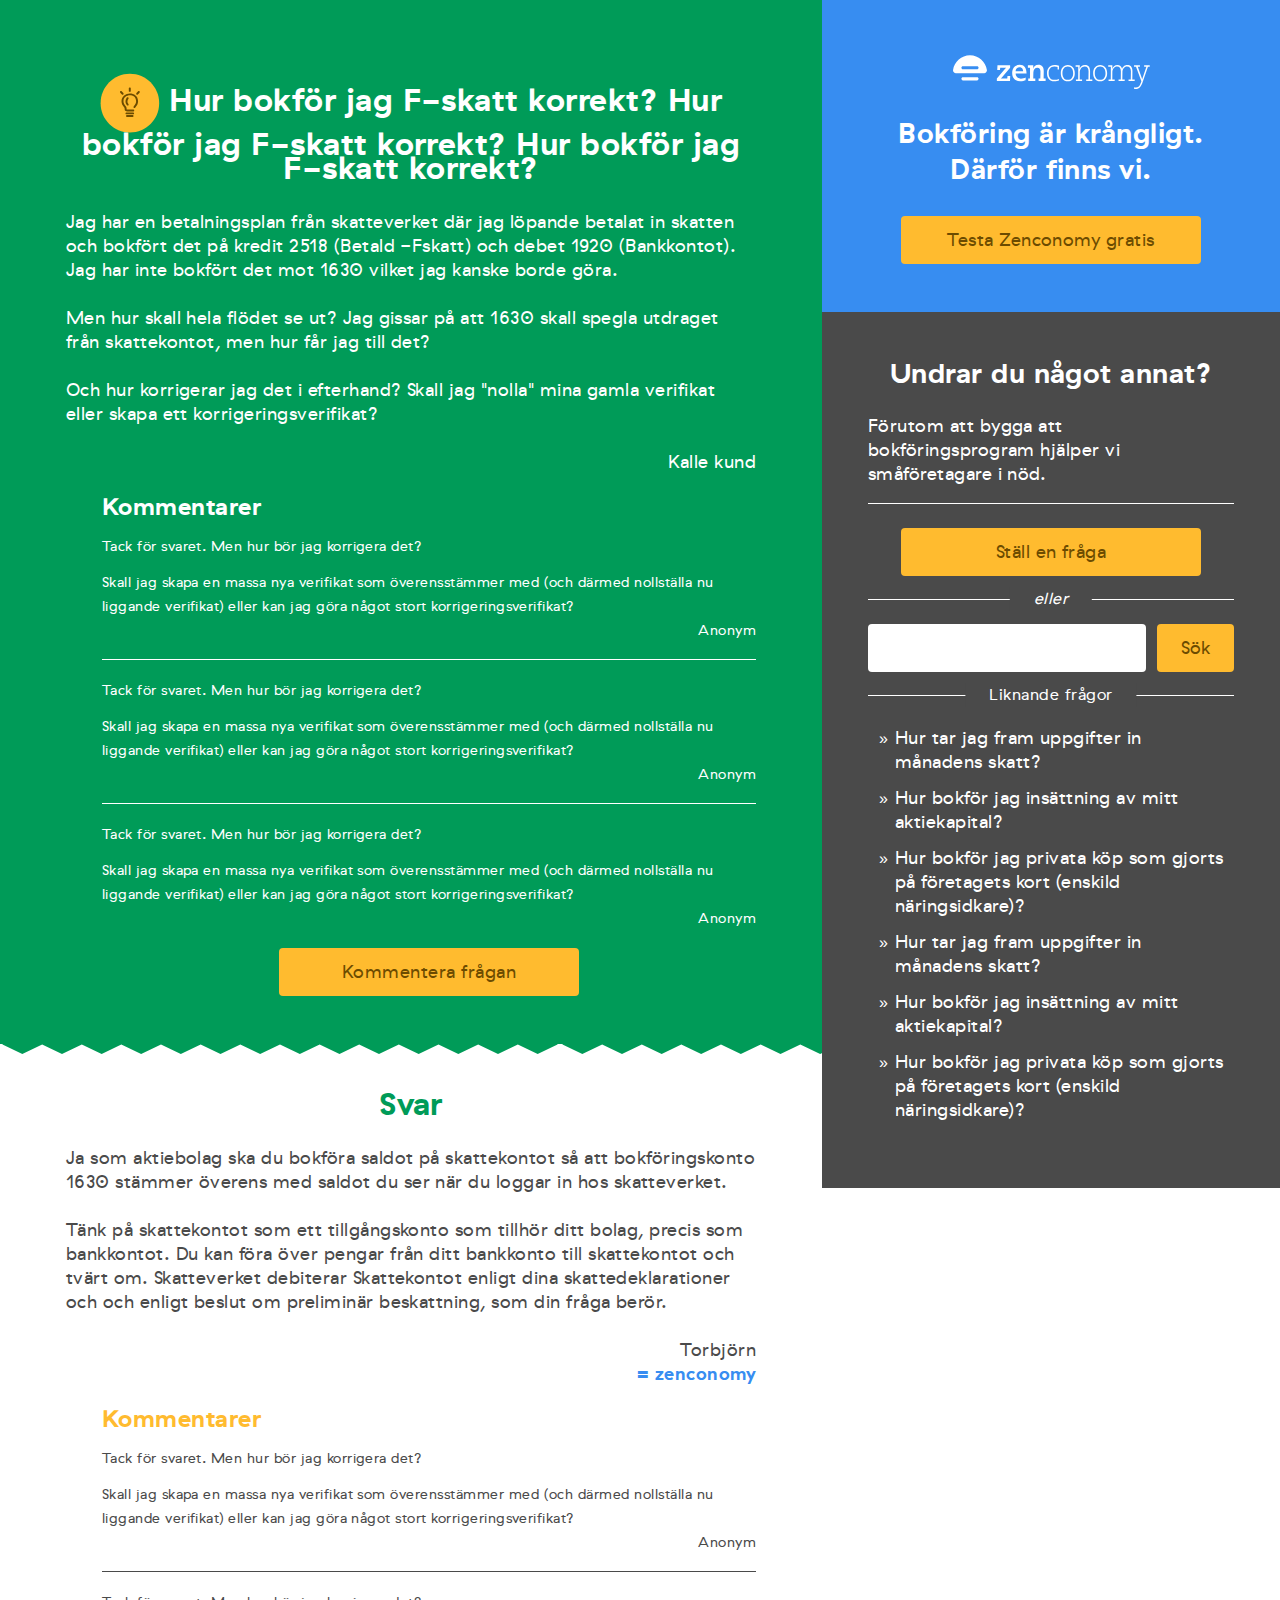
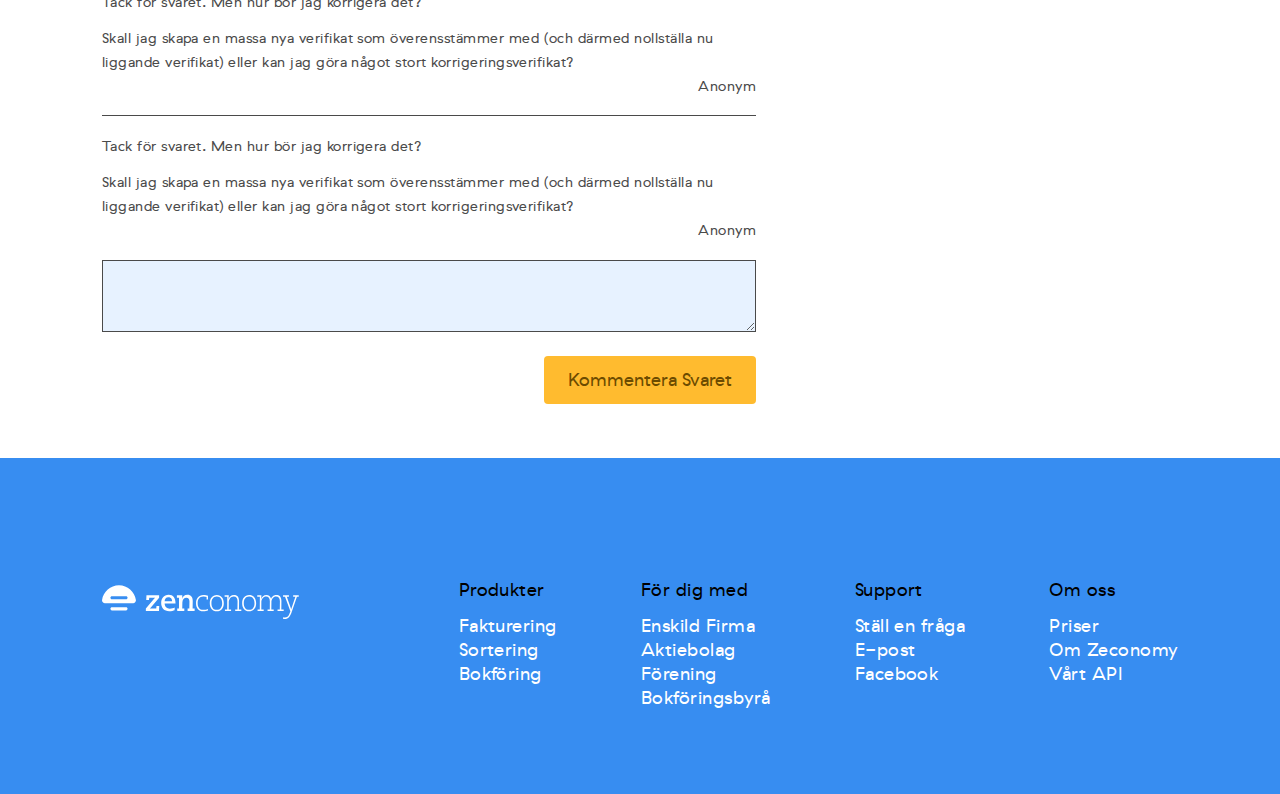
==== commit 85b04d35: "." ====
--- a/index.html
+++ b/index.html
@@ -47,7 +47,10 @@
 	<body>
 		<div class="question__wrapper">
 			<div class="question">
-				<h1 class="question__title">Hur bokför jag F-skatt korrekt?</h1>
+				<h1 class="question__title">
+					<svg class="features__icon"><use xmlns:xlink="http://www.w3.org/1999/xlink" xlink:href="#icon-bookkeeping-2"></use></svg>
+					Hur bokför jag F-skatt korrekt? Hur bokför jag F-skatt korrekt? Hur bokför jag F-skatt korrekt?
+				</h1>
 				<div class="question__text">
 					<p>Jag har en betalningsplan från skatteverket där jag löpande betalat in skatten och bokfört det på kredit 2518 (Betald -Fskatt) och debet 1920 (Bankkontot). Jag har inte bokfört det mot 1630 vilket jag kanske borde göra.</p>
 					<p>Men hur skall hela flödet se ut? Jag gissar på att 1630 skall spegla utdraget från skattekontot, men hur får jag till det?</p>
--- a/stylesheets/style.css
+++ b/stylesheets/style.css
@@ -188,29 +188,6 @@
   src: url(image-path("fonts/relative-faux-webfont.eot")) format("embedded-opentype"), url(image-path("fonts/relative-faux-webfont.woff2")) format("woff2"), url(image-path("fonts/relative-faux-webfont.woff")) format("woff"), url(image-path("fonts/relative-faux-webfont.ttf")) format("truetype"), url(image-path("fonts/relative-faux-webfont.svg")) format("svg");
   font-weight: normal;
   font-style: normal; }
-/* line 1, ../sass/baseline.sass */
-body {
-  position: relative; }
-
-/* line 4, ../sass/baseline.sass */
-body:after {
-  position: absolute;
-  width: auto;
-  height: auto;
-  z-index: 9999;
-  content: "";
-  display: block;
-  pointer-events: none;
-  top: 0;
-  right: 0;
-  bottom: 0;
-  left: 0;
-  background: url(../image.png) repeat top left; }
-
-/* line 18, ../sass/baseline.sass */
-body:active:after {
-  display: none; }
-
 /* line 14, ../sass/style.sass */
 .question__wrapper, .answer__wrapper {
   padding-top: 24px;
@@ -418,17 +395,21 @@
 /* line 49, ../sass/style.sass */
 .question__author, .answer__author, .question__comment__author, .answer__comment__author {
   text-align: right;
-  margin-top: 24px; }
+  margin-top: 24px;
+  font-size: 18px;
+  line-height: 24px;
+  position: relative;
+  top: 5.7px; }
   /* line 54, ../sass/components.sass */
   .question__author .formal, .answer__author .formal, .question__comment__author .formal, .answer__comment__author .formal {
     display: block;
     color: #378DF1;
     font-weight: bold; }
 
-/* line 65, ../sass/components.sass */
+/* line 66, ../sass/components.sass */
 .cta .cta__logo {
   padding-top: 24px; }
-/* line 67, ../sass/components.sass */
+/* line 68, ../sass/components.sass */
 .cta .cta__header {
   padding-top: 12px;
   font-size: 28px;
@@ -437,10 +418,10 @@
   top: 8.2px;
   text-align: center;
   font-weight: bold; }
-/* line 72, ../sass/components.sass */
+/* line 73, ../sass/components.sass */
 .cta .cta__button {
   padding-top: 36px; }
-  /* line 118, ../sass/components.sass */
+  /* line 119, ../sass/components.sass */
   .cta .cta__button .button__link {
     text-decoration: none;
     width: 300px;
@@ -453,7 +434,7 @@
     margin: 0 auto;
     border: 0;
     transform: translate3d(0, 0, 0); }
-  /* line 122, ../sass/components.sass */
+  /* line 123, ../sass/components.sass */
   .cta .cta__button .button__hover {
     text-decoration: none;
     width: 300px;
@@ -467,20 +448,20 @@
     border: 0;
     font-size: 14px;
     transform: rotateX(-90deg) translateZ(-24px); }
-  /* line 128, ../sass/components.sass */
+  /* line 129, ../sass/components.sass */
   .cta .cta__button .button__default {
     border-radius: 4px; }
-  /* line 132, ../sass/components.sass */
+  /* line 133, ../sass/components.sass */
   body.ie .cta .cta__button .button__hover {
     display: none; }
-  /* line 136, ../sass/components.sass */
+  /* line 137, ../sass/components.sass */
   body:not(.ie) .cta .cta__button .hoverable {
     transition: all 150ms ease;
     transform-style: preserve-3d; }
-    /* line 140, ../sass/components.sass */
+    /* line 141, ../sass/components.sass */
     body:not(.ie) .cta .cta__button .hoverable .button__default {
       transform: translateZ(24px); }
-    /* line 143, ../sass/components.sass */
+    /* line 144, ../sass/components.sass */
     body:not(.ie) .cta .cta__button .hoverable:hover {
       transform: rotateX(90deg); }
 
@@ -489,7 +470,7 @@
   display: block;
   margin: 0 auto;
   width: 197px; }
-  /* line 80, ../sass/components.sass */
+  /* line 81, ../sass/components.sass */
   .footer__logotype .logotype-icon, .cta__logo .logotype-icon {
     width: 197px;
     display: block;
@@ -590,3 +571,9 @@
 /* line 109, ../sass/style.sass */
 .answer__wrapper {
   background: url('[data-uri]') white repeat-x; }
+
+/* line 113, ../sass/style.sass */
+.question__title svg {
+  width: 60px;
+  height: 60px;
+  vertical-align: middle; }
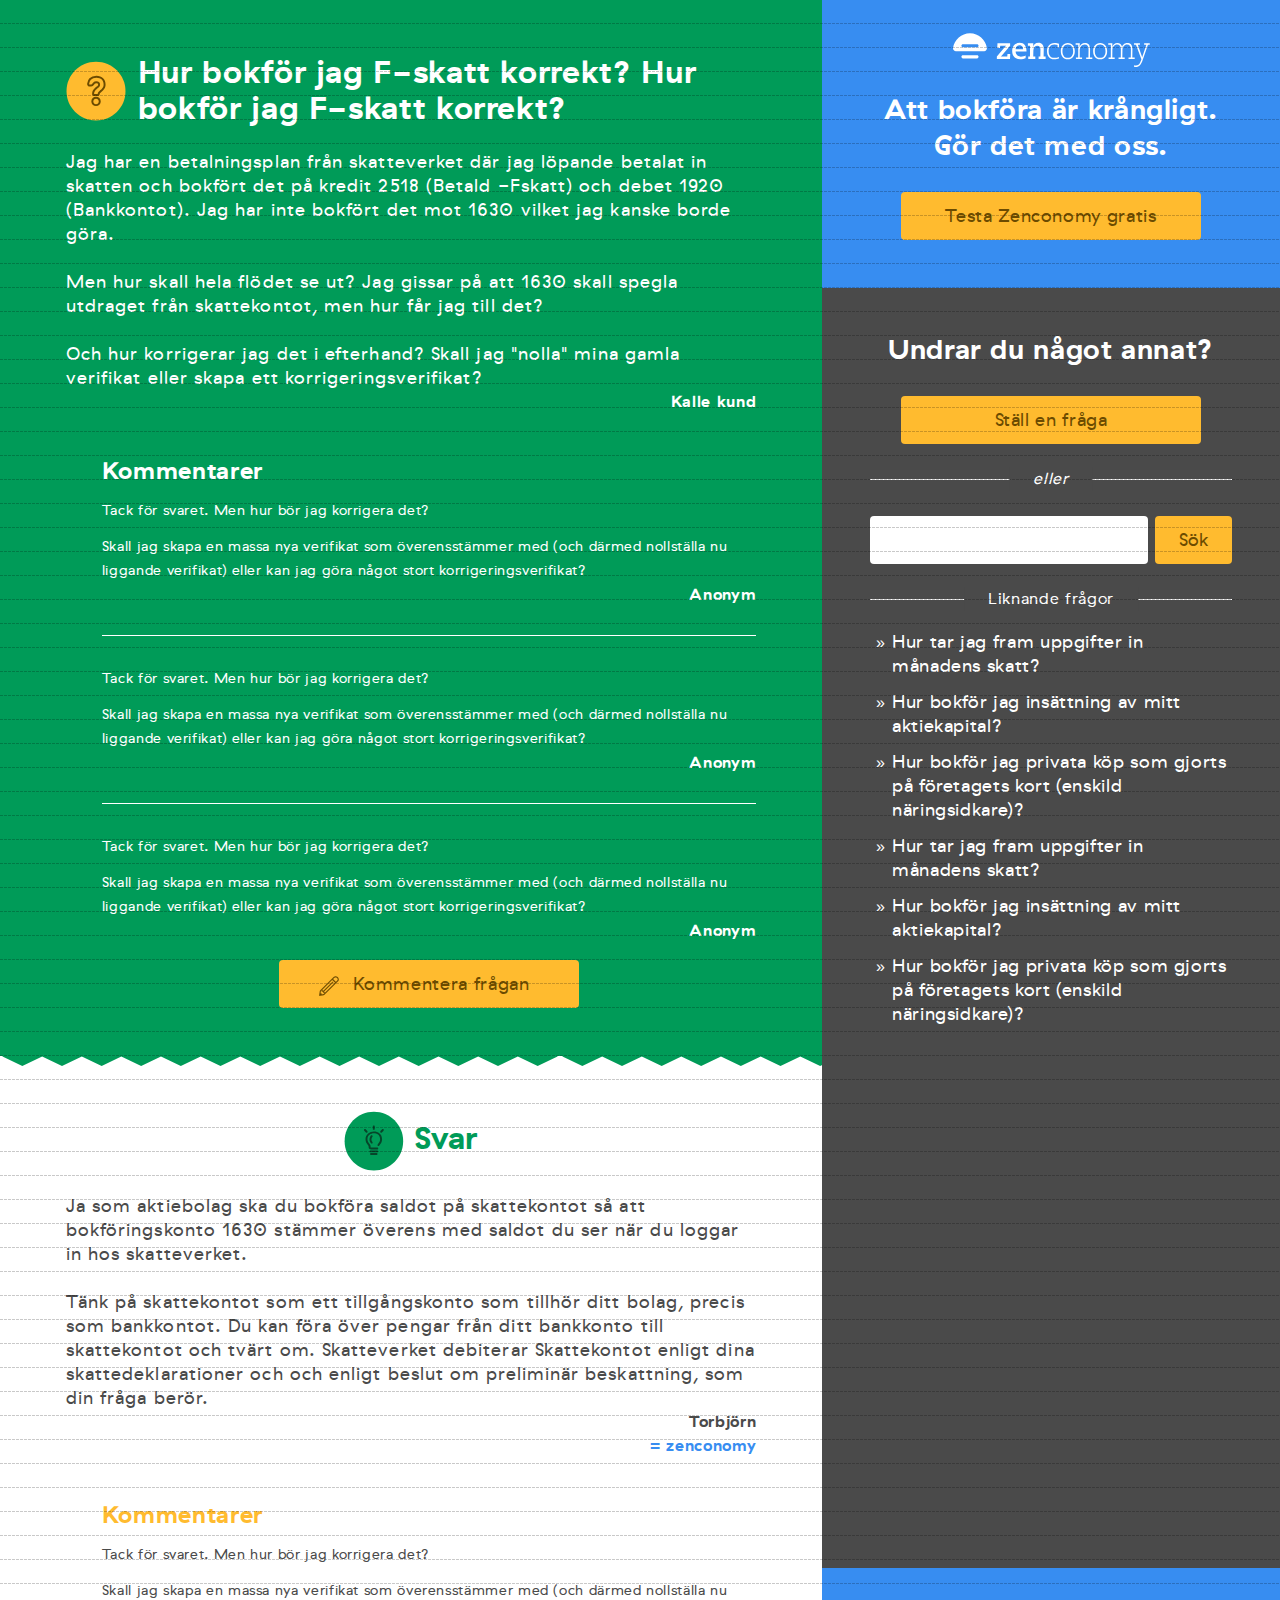
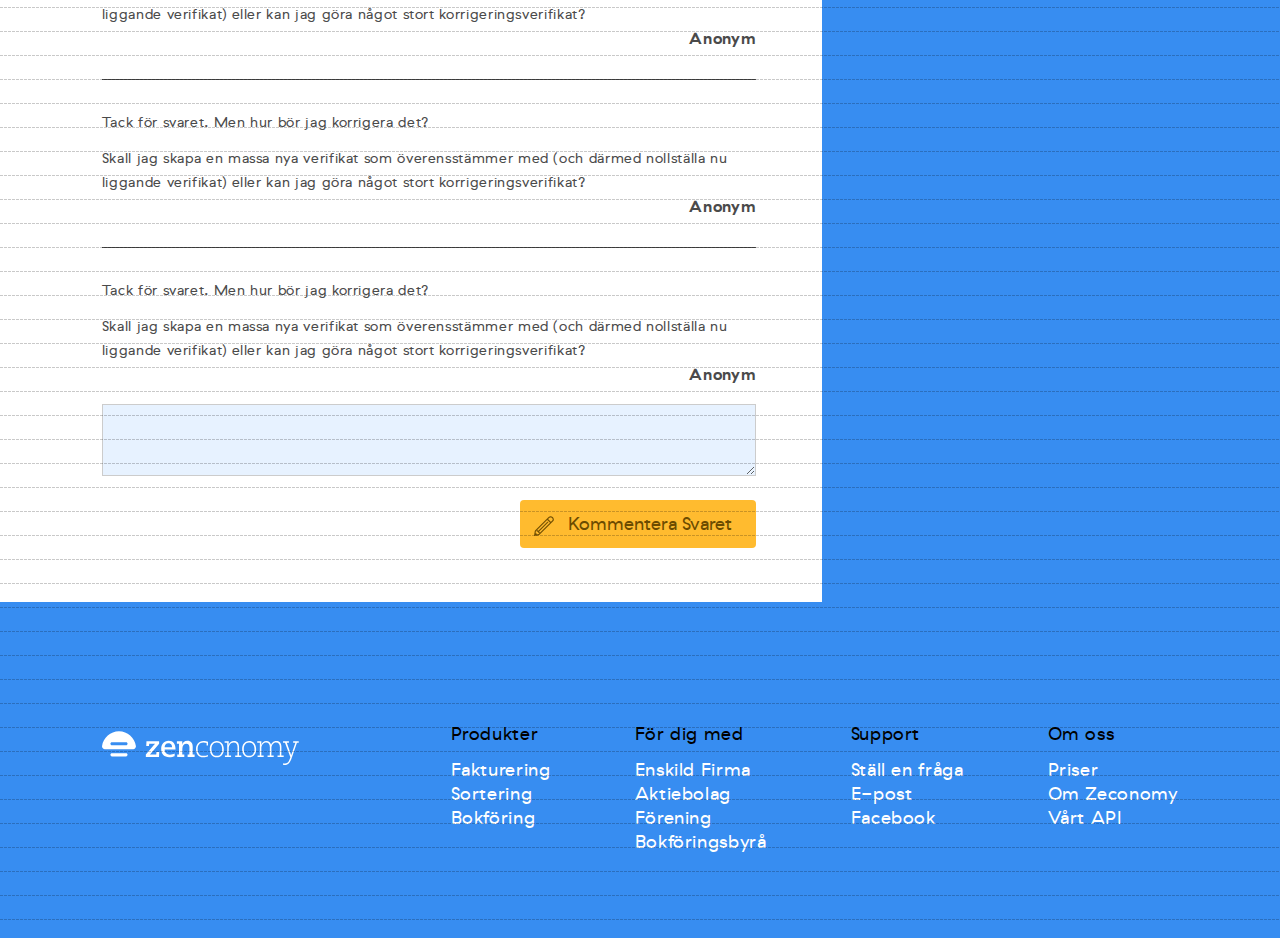
==== commit b40d38c9: "fixed right bar." ====
--- a/index.html
+++ b/index.html
@@ -10,7 +10,7 @@
 	<link href="stylesheets/style.css" rel=stylesheet />
 
 	<!-- svg -->
-	<svg xmlns="http://www.w3.org/2000/svg" style="display: none;"><symbol viewBox="0 0 60 61" id="icon-bookkeeping-1"><title>icon-bookkeeping-1</title><desc>Created with Sketch.</desc> <g id="icon-bookkeeping-1-Page-1" stroke="none" stroke-width="1" fill="none" fill-rule="evenodd" sketch:type="MSPage"> <g id="icon-bookkeeping-1-Symboler-Features-sketch-2" sketch:type="MSArtboardGroup" transform="translate(-66.000000, -52.000000)"> <g id="icon-bookkeeping-1-icon-bookkeeping-1" sketch:type="MSLayerGroup" transform="translate(66.000000, 52.500000)"> <path d="M59.9827338,29.8722857 C59.9827338,13.4374286 46.5638849,0.114428571 30.0107914,0.114428571 C13.4581295,0.114428571 0.0392805755,13.4374286 0.0392805755,29.8722857 C0.0392805755,46.3071429 13.4581295,59.6301429 30.0107914,59.6301429 C46.5638849,59.6301429 59.9827338,46.3071429 59.9827338,29.8722857" id="icon-bookkeeping-1-Fill-1" fill="#FFBB2F" sketch:type="MSShapeGroup"></path> <path d="M20.0490647,15.8605714 C19.5906475,15.8605714 19.2189928,16.2295714 19.2189928,16.6847143 L19.2189928,43.0594286 C19.2189928,43.5145714 19.5906475,43.8835714 20.0490647,43.8835714 L39.972518,43.8835714 C40.4309353,43.8835714 40.8025899,43.5145714 40.8025899,43.0594286 L40.8025899,23.2787143 C40.8025899,23.0601429 40.7153957,22.8501429 40.5595683,22.6958571 L33.9185612,16.1022857 C33.7627338,15.9475714 33.5516547,15.8605714 33.3315108,15.8605714 L20.0490647,15.8605714 L20.0490647,15.8605714 Z M20.8795683,17.5088571 L32.5014388,17.5088571 L32.5014388,23.2787143 C32.5014388,23.7338571 32.8730935,24.1028571 33.3315108,24.1028571 L39.142446,24.1028571 L39.142446,42.2352857 L20.8795683,42.2352857 L20.8795683,17.5088571 L20.8795683,17.5088571 Z M34.1615827,18.6745714 L37.9679137,22.4541429 L34.1615827,22.4541429 L34.1615827,18.6745714 L34.1615827,18.6745714 Z M23.3758273,29.0481429 C22.9174101,29.0417143 22.5401439,29.4051429 22.5336691,29.8607143 C22.5271942,30.3158571 22.8936691,30.69 23.3520863,30.6964286 L23.3758273,30.6964286 L36.6578417,30.6964286 C37.116259,30.7028571 37.4930935,30.339 37.5,29.8838571 C37.5064748,29.4287143 37.14,29.0545714 36.6815827,29.0481429 C36.6733813,29.0477143 36.6656115,29.0477143 36.6578417,29.0481429 L23.3758273,29.0481429 L23.3758273,29.0481429 Z M23.3758273,32.3447143 C22.9174101,32.3382857 22.5401439,32.7021429 22.5336691,33.1572857 C22.5271942,33.6124286 22.8936691,33.987 23.3520863,33.9934286 L23.3758273,33.9934286 L36.6578417,33.9934286 C37.116259,33.9998571 37.4930935,33.636 37.5,33.1808571 C37.5064748,32.7257143 37.14,32.3511429 36.6815827,32.3447143 L36.6578417,32.3447143 L23.3758273,32.3447143 L23.3758273,32.3447143 Z M23.3758273,35.6417143 C22.9174101,35.6352857 22.5401439,35.9991429 22.5336691,36.4542857 C22.5271942,36.9094286 22.8936691,37.2835714 23.3520863,37.29 C23.3598561,37.2904286 23.3680576,37.2904286 23.3758273,37.29 L36.6578417,37.29 C37.116259,37.2964286 37.4930935,36.9325714 37.5,36.4774286 C37.5064748,36.0222857 37.14,35.6481429 36.6815827,35.6417143 L36.6578417,35.6417143 L23.3758273,35.6417143 L23.3758273,35.6417143 Z" id="icon-bookkeeping-1-Fill-2" fill="#6C4B00" sketch:type="MSShapeGroup"></path> </g> </g> </g> </symbol><symbol viewBox="0 0 60 61" id="icon-bookkeeping-2"><title>icon-bookkeeping-2</title><desc>Created with Sketch.</desc> <g id="icon-bookkeeping-2-Page-1" stroke="none" stroke-width="1" fill="none" fill-rule="evenodd" sketch:type="MSPage"> <g id="icon-bookkeeping-2-Symboler-Features-sketch-2" sketch:type="MSArtboardGroup" transform="translate(-146.000000, -52.000000)"> <g id="icon-bookkeeping-2-icon-bookkeeping-2" sketch:type="MSLayerGroup" transform="translate(146.000000, 52.500000)"> <path d="M59.6485714,30.138 C59.6485714,13.7031429 46.3255714,0.380142857 29.8907143,0.380142857 C13.4558571,0.380142857 0.132857143,13.7031429 0.132857143,30.138 C0.132857143,46.5724286 13.4558571,59.8954286 29.8907143,59.8954286 C46.3255714,59.8954286 59.6485714,46.5724286 59.6485714,30.138" id="icon-bookkeeping-2-Fill-1" fill="#FFBB2F" sketch:type="MSShapeGroup"></path> <path d="M33.2965714,38.6322857 L27.1405714,38.6322857 C24.6132857,38.6322857 24.5742857,36.8091429 24.555,35.9327143 C24.5434286,35.3781429 24.5228571,35.0241429 24.3334286,34.791 C22.4931429,32.5178571 21.3771429,30.942 21.3771429,28.2347143 C21.3771429,23.0421429 25.7588571,20.2401429 29.8812857,20.2401429 C34.0234286,20.2401429 38.2028571,22.713 38.2028571,28.2347143 C38.2028571,30.9445714 37.086,32.5195714 35.2452857,34.7897143 C34.8981429,35.2187143 34.2707143,35.2821429 33.846,34.9375714 C33.4178571,34.5912857 33.3522857,33.9642857 33.6981429,33.5378571 C35.4852857,31.3324286 36.2125714,30.2357143 36.2125714,28.2347143 C36.2125714,23.8024286 32.8015714,22.2308571 29.8812857,22.2308571 C26.6442857,22.2308571 23.3678571,24.2927143 23.3678571,28.2347143 C23.3678571,30.2348571 24.0951429,31.3324286 25.8792857,33.5378571 C26.5105714,34.3165714 26.5315714,35.2251429 26.5457143,35.8898571 C26.5508571,36.1255714 26.5572857,36.4808571 26.6091429,36.5828571 C26.6091429,36.5854286 26.7415714,36.6415714 27.1405714,36.6415714 L33.2965714,36.6415714 C33.846,36.6415714 34.2917143,37.0872857 34.2917143,37.6367143 C34.2917143,38.1861429 33.846,38.6322857 33.2965714,38.6322857" id="icon-bookkeeping-2-Fill-2" fill="#6C4B00" sketch:type="MSShapeGroup"></path> <path d="M27.6565714,32.6682857 C27.3818571,32.6682857 27.1071429,32.5538571 26.9095714,32.331 C24.3282857,29.4047143 25.7562857,25.9341429 26.8722857,24.507 C27.2104286,24.0741429 27.8352857,23.9952857 28.269,24.336 C28.7022857,24.6745714 28.7781429,25.299 28.4417143,25.7314286 C28.3392857,25.8651429 26.2851429,28.614 28.4027143,31.0135714 C28.7665714,31.4258571 28.7262857,32.0545714 28.3144286,32.4184286 C28.1258571,32.5868571 27.891,32.6682857 27.6565714,32.6682857" id="icon-bookkeeping-2-Fill-3" fill="#6C4B00" sketch:type="MSShapeGroup"></path> <path d="M33.1251429,41.5478571 L26.4501429,41.5478571 C25.9007143,41.5478571 25.4545714,41.1021429 25.4545714,40.5527143 C25.4545714,40.0032857 25.9007143,39.5571429 26.4501429,39.5571429 L33.1255714,39.5571429 C33.675,39.5571429 34.1211429,40.0032857 34.1211429,40.5527143 C34.1211429,41.1021429 33.675,41.5478571 33.1251429,41.5478571" id="icon-bookkeeping-2-Fill-4" fill="#6C4B00" sketch:type="MSShapeGroup"></path> <path d="M32.5628571,44.3112857 L27.0188571,44.3112857 C26.4694286,44.3112857 26.0237143,43.8655714 26.0237143,43.3161429 C26.0237143,42.7667143 26.4694286,42.3205714 27.0188571,42.3205714 L32.5628571,42.3205714 C33.1122857,42.3205714 33.5584286,42.7667143 33.5584286,43.3161429 C33.5584286,43.8655714 33.1122857,44.3112857 32.5628571,44.3112857" id="icon-bookkeeping-2-Fill-5" fill="#6C4B00" sketch:type="MSShapeGroup"></path> <path d="M29.7908571,18.6767143 C29.2414286,18.6767143 28.7952857,18.231 28.7952857,17.6815714 L28.7952857,15.2451429 C28.7952857,14.6957143 29.2414286,14.25 29.7908571,14.25 C30.3402857,14.25 30.786,14.6957143 30.786,15.2451429 L30.786,17.6815714 C30.786,18.231 30.3407143,18.6767143 29.7908571,18.6767143" id="icon-bookkeeping-2-Fill-6" fill="#6C4B00" sketch:type="MSShapeGroup"></path> <path d="M22.5167143,21.5382857 C22.2612857,21.5382857 22.0075714,21.441 21.813,21.2468571 L20.0918571,19.5235714 C19.7027143,19.1335714 19.7027143,18.5035714 20.0918571,18.1161429 C20.4805714,17.7257143 21.1105714,17.7287143 21.4992857,18.1161429 L23.2204286,19.8394286 C23.6091429,20.2294286 23.6091429,20.8594286 23.2204286,21.2468571 C23.0258571,21.441 22.7704286,21.5382857 22.5167143,21.5382857" id="icon-bookkeeping-2-Fill-7" fill="#6C4B00" sketch:type="MSShapeGroup"></path> <path d="M37.2647143,21.5382857 C37.011,21.5382857 36.7555714,21.441 36.561,21.2468571 C36.1722857,20.8594286 36.1722857,20.2294286 36.561,19.8394286 L38.2821429,18.1161429 C38.6695714,17.7287143 39.2995714,17.7257143 39.6895714,18.1161429 C40.0787143,18.5035714 40.0787143,19.1335714 39.6895714,19.5235714 L37.9684286,21.2468571 C37.7738571,21.441 37.5201429,21.5382857 37.2647143,21.5382857" id="icon-bookkeeping-2-Fill-8" fill="#6C4B00" sketch:type="MSShapeGroup"></path> </g> </g> </g> </symbol><symbol viewBox="0 0 60 61" id="icon-bookkeeping-3"><title>icon-bookkeeping-3</title><desc>Created with Sketch.</desc> <g id="icon-bookkeeping-3-Page-1" stroke="none" stroke-width="1" fill="none" fill-rule="evenodd" sketch:type="MSPage"> <g id="icon-bookkeeping-3-Symboler-Features-sketch-2" sketch:type="MSArtboardGroup" transform="translate(-226.000000, -52.000000)"> <g id="icon-bookkeeping-3-icon-bookkeeping-3" sketch:type="MSLayerGroup" transform="translate(226.000000, 52.500000)"> <path d="M59.7488571,30.0082014 C59.7488571,13.4555396 46.4258571,0.0366906475 29.991,0.0366906475 C13.5561429,0.0366906475 0.233142857,13.4555396 0.233142857,30.0082014 C0.233142857,46.561295 13.5561429,59.9801439 29.991,59.9801439 C46.4258571,59.9801439 59.7488571,46.561295 59.7488571,30.0082014" id="icon-bookkeeping-3-Fill-1" fill="#FFBB2F" sketch:type="MSShapeGroup"></path> <path d="M40.5072857,17.7867626 L37.1301429,17.7867626 C36.7958571,16.8388489 35.8988571,16.1572662 34.8445714,16.1572662 L33.4088571,16.1572662 C32.9532857,15.6457554 32.2992857,15.3423022 31.6092857,15.3423022 L28.3735714,15.3423022 C27.6835714,15.3423022 27.0291429,15.6457554 26.5731429,16.1572662 L25.1374286,16.1572662 C24.0831429,16.1572662 23.1861429,16.8388489 22.8518571,17.7867626 L19.4747143,17.7867626 C19.0277143,17.7867626 18.6655714,18.1515108 18.6655714,18.601295 L18.6655714,43.8595683 C18.6655714,44.3097842 19.0277143,44.6741007 19.4747143,44.6741007 L40.5072857,44.6741007 C40.9542857,44.6741007 41.3164286,44.3097842 41.3164286,43.8595683 L41.3164286,18.601295 C41.3164286,18.1515108 40.9542857,17.7867626 40.5072857,17.7867626 L40.5072857,17.7867626 Z M25.1374286,17.7867626 L26.9798571,17.7867626 C27.2678571,17.7867626 27.534,17.6322302 27.6788571,17.3818705 C27.8271429,17.125036 28.0868571,16.9717986 28.3735714,16.9717986 L31.6092857,16.9717986 C31.896,16.9717986 32.1552857,17.125036 32.3035714,17.3818705 C32.4484286,17.6326619 32.715,17.7867626 33.003,17.7867626 L34.8445714,17.7867626 C35.2911429,17.7867626 35.6537143,18.1519424 35.6537143,18.601295 C35.6537143,19.0510791 35.2911429,19.416259 34.8445714,19.416259 L25.1374286,19.416259 C24.6912857,19.416259 24.3282857,19.0506475 24.3282857,18.601295 C24.3282857,18.1519424 24.6912857,17.7867626 25.1374286,17.7867626 L25.1374286,17.7867626 Z M39.6985714,43.0446043 L20.2834286,43.0446043 L20.2834286,19.416259 L22.8522857,19.416259 C23.1865714,20.3641727 24.0835714,21.0457554 25.1374286,21.0457554 L34.8445714,21.0457554 C35.8988571,21.0457554 36.7954286,20.3641727 37.1301429,19.416259 L39.6985714,19.416259 L39.6985714,43.0446043 L39.6985714,43.0446043 Z" id="icon-bookkeeping-3-Fill-2" fill="#6C4B00" sketch:type="MSShapeGroup"></path> <path d="M21.9012857,24.3047482 C21.9012857,24.754964 22.2634286,25.1197122 22.7104286,25.1197122 L37.2715714,25.1197122 C37.7185714,25.1197122 38.0807143,24.754964 38.0807143,24.3047482 C38.0807143,23.854964 37.7185714,23.4902158 37.2715714,23.4902158 L22.7104286,23.4902158 C22.2634286,23.4902158 21.9012857,23.854964 21.9012857,24.3047482" id="icon-bookkeeping-3-Fill-3" fill="#6C4B00" sketch:type="MSShapeGroup"></path> <path d="M37.2715714,26.7492086 L22.7104286,26.7492086 C22.2634286,26.7492086 21.9012857,27.1139568 21.9012857,27.5641727 C21.9012857,28.0139568 22.2634286,28.378705 22.7104286,28.378705 L37.2715714,28.378705 C37.7185714,28.378705 38.0807143,28.0139568 38.0807143,27.5641727 C38.0807143,27.1139568 37.7185714,26.7492086 37.2715714,26.7492086" id="icon-bookkeeping-3-Fill-4" fill="#6C4B00" sketch:type="MSShapeGroup"></path> <path d="M37.2715714,30.0082014 L22.7104286,30.0082014 C22.2634286,30.0082014 21.9012857,30.3729496 21.9012857,30.8231655 C21.9012857,31.2733813 22.2634286,31.6376978 22.7104286,31.6376978 L37.2715714,31.6376978 C37.7185714,31.6376978 38.0807143,31.2733813 38.0807143,30.8231655 C38.0807143,30.3729496 37.7185714,30.0082014 37.2715714,30.0082014" id="icon-bookkeeping-3-Fill-5" fill="#6C4B00" sketch:type="MSShapeGroup"></path> <path d="M34.0358571,34.0821583 C34.0358571,33.6323741 33.6737143,33.2676259 33.2267143,33.2676259 L22.7104286,33.2676259 C22.2634286,33.2676259 21.9012857,33.6323741 21.9012857,34.0821583 C21.9012857,34.5323741 22.2634286,34.8971223 22.7104286,34.8971223 L33.2267143,34.8971223 C33.6737143,34.8971223 34.0358571,34.5323741 34.0358571,34.0821583" id="icon-bookkeeping-3-Fill-6" fill="#6C4B00" sketch:type="MSShapeGroup"></path> <path d="M36.6994286,36.7653237 L34.8445714,38.6335252 L33.7988571,37.5802878 C33.483,37.2617266 32.9708571,37.2617266 32.655,37.5802878 C32.3391429,37.8984173 32.3387143,38.4142446 32.655,38.7323741 L34.2728571,40.3618705 C34.431,40.5211511 34.6375714,40.6005755 34.8445714,40.6005755 C35.052,40.6005755 35.2585714,40.5211511 35.4167143,40.3618705 L37.8437143,37.9174101 C38.16,37.5992806 38.16,37.0834532 37.8437143,36.7653237 C37.5274286,36.4471942 37.0157143,36.4471942 36.6994286,36.7653237" id="icon-bookkeeping-3-Fill-7" fill="#6C4B00" sketch:type="MSShapeGroup"></path> </g> </g> </g> </symbol><symbol viewBox="0 0 60 61" id="icon-bookkeeping-4"><title>icon-bookkeeping-4</title><desc>Created with Sketch.</desc> <g id="icon-bookkeeping-4-Page-1" stroke="none" stroke-width="1" fill="none" fill-rule="evenodd" sketch:type="MSPage"> <g id="icon-bookkeeping-4-Symboler-Features-sketch-2" sketch:type="MSArtboardGroup" transform="translate(-306.000000, -52.000000)"> <g id="icon-bookkeeping-4-icon-bookkeeping-4" sketch:type="MSLayerGroup" transform="translate(306.000000, 52.500000)"> <path d="M59.9460432,30.0154286 C59.9460432,13.5805714 46.5271942,0.257571429 29.9741007,0.257571429 C13.4210072,0.257571429 0.00215827338,13.5805714 0.00215827338,30.0154286 C0.00215827338,46.4502857 13.4210072,59.7732857 29.9741007,59.7732857 C46.5271942,59.7732857 59.9460432,46.4502857 59.9460432,30.0154286" id="icon-bookkeeping-4-Fill-1" fill="#FFBB2F" sketch:type="MSShapeGroup"></path> <path d="M41.4625899,19.1854286 L40.8228777,18.5494286 C39.4938129,17.2294286 37.3307914,17.229 36.0008633,18.5477143 L18.6919424,35.7107143 C18.6043165,35.7977143 18.5456115,35.9091429 18.5235971,36.0304286 L17.4988489,41.7672857 C17.4647482,41.9601429 17.5269065,42.1577143 17.6667626,42.2961429 C17.6684892,42.2978571 17.6710791,42.3004286 17.6728058,42.3021429 C17.8165468,42.4405714 18.0202878,42.4997143 18.2166906,42.4594286 L23.8467626,41.3001429 C23.9615827,41.2761429 24.0677698,41.22 24.1506475,41.1368571 L41.4595683,23.9747143 C42.7899281,22.6551429 42.7916547,20.5067143 41.4625899,19.1854286 L41.4625899,19.1854286 Z M35.1992806,24.762 L35.1992806,24.762 C34.9631655,24.5275714 34.5811511,24.5275714 34.3454676,24.7615714 L22.8971223,36.1131429 C22.8811511,36.129 22.8686331,36.147 22.8552518,36.1637143 L21.9168345,35.8975714 L21.5555396,34.6367143 C21.5507914,34.6187143 21.5421583,34.6032857 21.5356835,34.5861429 L34.1369784,22.0911429 L37.8880576,25.8201429 L25.2867626,38.3151429 C25.2694964,38.3091429 25.2539568,38.3005714 25.236259,38.2954286 L23.9641727,37.9337143 L23.6974101,37.0045714 C23.7151079,36.9904286 23.7341007,36.978 23.7505036,36.9617143 L35.1984173,25.6101429 C35.434964,25.3761429 35.4353957,24.9964286 35.1992806,24.762 L35.1992806,24.762 Z M39.9699281,19.3988571 L40.607482,20.0327143 C41.4656115,20.8864286 41.4647482,22.2737143 40.6057554,23.1257143 L38.7431655,24.9728571 L34.9920863,21.2434286 L36.8546763,19.3967143 C37.7132374,18.5451429 39.1105036,18.5455714 39.9699281,19.3988571 L39.9699281,19.3988571 Z M20.8001439,40.7022857 C20.6974101,40.3015714 20.494964,39.9372857 20.1941007,39.6377143 C19.918705,39.3642857 19.5794245,39.1705714 19.2094964,39.0608571 L19.6804317,36.4264286 L20.5614388,35.5525714 L20.9382734,36.8682857 L22.5315108,37.32 L22.9860432,38.904 L24.312518,39.2811429 L23.4241727,40.1622857 L20.8001439,40.7022857 L20.8001439,40.7022857 Z" id="icon-bookkeeping-4-Fill-2" fill="#6C4B00" sketch:type="MSShapeGroup"></path> <path d="M18.0941007,42.579 C17.9080576,42.579 17.7315108,42.5078571 17.5981295,42.3792857 C17.4263309,42.2091429 17.3520863,41.976 17.3926619,41.7488571 L18.4174101,36.012 C18.4441727,35.8671429 18.5128058,35.7372857 18.6155396,35.6348571 L35.9244604,18.4722857 C36.5879137,17.8144286 37.4710791,17.4522857 38.4107914,17.4522857 C39.3522302,17.4522857 40.2358273,17.8148571 40.8992806,18.474 L41.5385612,19.1095714 C42.9094964,20.4728571 42.9082014,22.689 41.5359712,24.0501429 L24.2270504,41.2127143 C24.1290647,41.3104286 24.0051799,41.3768571 23.8683453,41.4051429 L18.2382734,42.564 C18.191223,42.5738571 18.142446,42.579 18.0941007,42.579 L18.0941007,42.579 Z M38.4107914,17.6665714 C37.5280576,17.6665714 36.6997122,18.0064286 36.0768345,18.6235714 L18.7679137,35.7865714 C18.6958273,35.8581429 18.6483453,35.949 18.6297842,36.0497143 L17.605036,41.7861429 C17.5774101,41.9442857 17.628777,42.1067143 17.7431655,42.2202857 C17.867482,42.3398571 18.0353957,42.387 18.1942446,42.3544286 L23.8243165,41.1955714 C23.9197122,41.1758571 24.0060432,41.1291429 24.0746763,41.0614286 L41.3831655,23.8988571 C42.6716547,22.6208571 42.6729496,20.5405714 41.3861871,19.2608571 L40.7464748,18.6252857 C40.1240288,18.0068571 39.2943885,17.6665714 38.4107914,17.6665714 L38.4107914,17.6665714 Z M20.7207194,40.8278571 L20.6952518,40.7284286 C20.5951079,40.3362857 20.4008633,39.9947143 20.1176978,39.7135714 C19.8621583,39.4598571 19.537554,39.2695714 19.1788489,39.1637143 L19.0864748,39.1362857 L19.5798561,36.3745714 L20.614964,35.3481429 L21.0254676,36.7817143 L22.618705,37.233 L23.0732374,38.817 L24.5188489,39.228 L23.4776978,40.2604286 L20.7207194,40.8278571 L20.7207194,40.8278571 Z M19.3320863,38.9875714 C19.6886331,39.108 20.0115108,39.3051429 20.2705036,39.5622857 C20.5571223,39.8472857 20.7608633,40.188 20.8769784,40.5767143 L23.3706475,40.0637143 L24.1066187,39.3338571 L22.8988489,38.9901429 L22.4443165,37.4065714 L20.8510791,36.9548571 L20.5079137,35.7574286 L19.7805755,36.4782857 L19.3320863,38.9875714 L19.3320863,38.9875714 Z M25.3135252,38.4398571 L25.223741,38.4051429 L23.8769784,38.0202857 L23.5739568,36.966 L23.6296403,36.9214286 C23.6576978,36.9 23.6658993,36.8935714 23.6741007,36.8858571 L35.1220144,25.5347143 C35.2161151,25.4412857 35.2679137,25.3178571 35.2683453,25.1862857 C35.2683453,25.0547143 35.2169784,24.9308571 35.1233094,24.8378571 C34.9359712,24.6518571 34.6096403,24.6514286 34.4214388,24.8374286 L22.9735252,36.1885714 C22.9653237,36.1962857 22.9597122,36.2052857 22.9528058,36.2138571 L22.9079137,36.2717143 L22.8258993,36.2665714 L21.8292086,35.9841429 L21.4092086,34.56 L21.4592806,34.5102857 L34.1369784,21.9394286 L38.0408633,25.8205714 L25.3135252,38.4398571 L25.3135252,38.4398571 Z M24.0513669,37.8471429 L25.2595683,38.1904286 L37.7356835,25.8205714 L34.1369784,22.2424286 L21.661295,34.6131429 L22.0040288,35.811 L22.8168345,36.0411429 C22.8181295,36.0398571 22.8194245,36.0385714 22.8207194,36.0372857 L34.2690647,24.6857143 C34.5388489,24.4187143 35.0071942,24.4195714 35.2761151,24.6865714 C35.4103597,24.8202857 35.4841727,24.9977143 35.483741,25.1867143 C35.483741,25.3752857 35.4090647,25.5527143 35.2748201,25.6864286 L23.8264748,37.0375714 C23.8243165,37.0392857 23.8230216,37.0414286 23.8208633,37.0431429 L24.0513669,37.8471429 L24.0513669,37.8471429 Z M38.7431655,25.1241429 L34.8392806,21.2434286 L36.7782734,19.3208571 C37.2138129,18.8888571 37.7935252,18.6514286 38.4103597,18.6514286 C39.0289209,18.6514286 39.6099281,18.8897143 40.0458993,19.323 L40.6838849,19.9568571 C41.5843165,20.8521429 41.5830216,22.3075714 40.6817266,23.2015714 L38.7431655,25.1241429 L38.7431655,25.1241429 Z M35.1444604,21.2434286 L38.7431655,24.8211429 L40.5293525,23.0502857 C41.3464748,22.2398571 41.3473381,20.9202857 40.5315108,20.1085714 L39.8935252,19.4742857 C39.4976978,19.0817143 38.9710791,18.8657143 38.4103597,18.8657143 C37.8509353,18.8657143 37.3256115,19.0812857 36.9310791,19.4725714 L35.1444604,21.2434286 L35.1444604,21.2434286 Z" id="icon-bookkeeping-4-Fill-3" fill="#6C4B00" sketch:type="MSShapeGroup"></path> </g> </g> </g> </symbol><symbol viewBox="0 0 88 88" id="icon-doodle-circle"><title>Oval 37</title><desc>Created with Sketch.</desc> <g id="icon-doodle-circle-Page-1" stroke="none" stroke-width="1" fill="none" fill-rule="evenodd" sketch:type="MSPage"> <g id="icon-doodle-circle-Målgrupp" sketch:type="MSArtboardGroup" transform="translate(-231.000000, -530.000000)" stroke="#3780D3" stroke-width="3"> <g id="icon-doodle-circle-Main-message" sketch:type="MSLayerGroup" transform="translate(-37.000000, 0.000000)"> <g id="icon-doodle-circle-pattern" transform="translate(0.000000, 13.000000)" sketch:type="MSShapeGroup"> <circle id="icon-doodle-circle-Oval-37" cx="312" cy="561" r="42"></circle> </g> </g> </g> </g> </symbol><symbol viewBox="0 0 147 4" id="icon-doodle-line"><title>Imported Layers</title><desc>Created with Sketch.</desc> <g id="icon-doodle-line-Page-1" stroke="none" stroke-width="1" fill="none" fill-rule="evenodd" sketch:type="MSPage"> <g id="icon-doodle-line-Målgrupp" sketch:type="MSArtboardGroup" transform="translate(-344.000000, -225.000000)" stroke-linecap="round" stroke="#377BC9" stroke-width="3"> <g id="icon-doodle-line-Main-message" sketch:type="MSLayerGroup" transform="translate(-37.000000, 0.000000)"> <g id="icon-doodle-line-pattern" transform="translate(0.000000, 13.000000)" sketch:type="MSShapeGroup"> <path d="M383,214 L526.507843,214" id="icon-doodle-line-Imported-Layers"></path> </g> </g> </g> </g> </symbol><symbol viewBox="0 0 69 61" id="icon-doodle-triangle"><title>Imported Layers</title><desc>Created with Sketch.</desc> <g id="icon-doodle-triangle-Page-1" stroke="none" stroke-width="1" fill="none" fill-rule="evenodd" sketch:type="MSPage"> <g id="icon-doodle-triangle-Målgrupp" sketch:type="MSArtboardGroup" transform="translate(-889.000000, -528.000000)" stroke-linecap="round" stroke="#3780D3" stroke-width="3"> <g id="icon-doodle-triangle-Main-message" sketch:type="MSLayerGroup" transform="translate(-37.000000, 0.000000)"> <g id="icon-doodle-triangle-pattern" transform="translate(0.000000, 13.000000)" sketch:type="MSShapeGroup"> <path d="M991.758,573.85 L929,573.85 L960.379,518 L991.758,573.85 L991.758,573.85 Z" id="icon-doodle-triangle-Imported-Layers"></path> </g> </g> </g> </g> </symbol><symbol viewBox="0 0 104 10" id="icon-doodle-wave"><title>Imported Layers</title><desc>Created with Sketch.</desc> <g id="icon-doodle-wave-Page-1" stroke="none" stroke-width="1" fill="none" fill-rule="evenodd" sketch:type="MSPage"> <g id="icon-doodle-wave-Målgrupp" sketch:type="MSArtboardGroup" transform="translate(-462.000000, -509.000000)" stroke-linecap="round" stroke="#3780D3" stroke-width="3"> <g id="icon-doodle-wave-Main-message" sketch:type="MSLayerGroup" transform="translate(-37.000000, 0.000000)"> <g id="icon-doodle-wave-pattern" transform="translate(0.000000, 13.000000)" sketch:type="MSShapeGroup"> <path d="M501,498 L508.687,503.66 L516.375,498 L524.063,503.66 L531.753,498 L539.437,503.66 L547.125,498 L554.813,503.66 L562.501,498 L570.191,503.66 L577.883,498 L585.573,503.66 L593.268,498 L600.964,503.66" id="icon-doodle-wave-Imported-Layers"></path> </g> </g> </g> </g> </symbol><symbol viewBox="0 0 24 25" id="icon-doodle-x"><title>Imported Layers</title><desc>Created with Sketch.</desc> <g id="icon-doodle-x-Page-1" stroke="none" stroke-width="1" fill="none" fill-rule="evenodd" sketch:type="MSPage"> <g id="icon-doodle-x-Målgrupp" sketch:type="MSArtboardGroup" transform="translate(-242.000000, -407.000000)" stroke-linecap="round" stroke="#377BC9" stroke-width="1"> <g id="icon-doodle-x-Main-message" sketch:type="MSLayerGroup" transform="translate(-37.000000, 0.000000)"> <g id="icon-doodle-x-pattern" transform="translate(0.000000, 13.000000)" sketch:type="MSShapeGroup"> <path d="M275,403.75 L304.5,403.75 M289.75,389 L289.75,418.5" id="icon-doodle-x-Imported-Layers" transform="translate(291.000000, 405.000000) rotate(-135.000000) translate(-291.000000, -405.000000) "></path> </g> </g> </g> </g> </symbol><symbol viewBox="0 0 60 61" id="icon-invoicing-1"><title>icon-invoicing-1</title><desc>Created with Sketch.</desc> <g id="icon-invoicing-1-Page-1" stroke="none" stroke-width="1" fill="none" fill-rule="evenodd" sketch:type="MSPage"> <g id="icon-invoicing-1-Symboler-Features-sketch-2" sketch:type="MSArtboardGroup" transform="translate(-66.000000, -135.000000)"> <g id="icon-invoicing-1-icon-invoicing-1" sketch:type="MSLayerGroup" transform="translate(66.000000, 135.500000)"> <path d="M59.9827338,30.1427143 C59.9827338,13.7078571 46.5638849,0.384857143 30.0107914,0.384857143 C13.4581295,0.384857143 0.0392805755,13.7078571 0.0392805755,30.1427143 C0.0392805755,46.5775714 13.4581295,59.9005714 30.0107914,59.9005714 C46.5638849,59.9005714 59.9827338,46.5775714 59.9827338,30.1427143" id="icon-invoicing-1-Fill-1" fill="#FFBB2F" sketch:type="MSShapeGroup"></path> <path d="M30.0107914,43.857 C22.3942446,43.857 16.1978417,37.7048571 16.1978417,30.1427143 C16.1978417,22.581 22.3942446,16.4284286 30.0107914,16.4284286 C37.6273381,16.4284286 43.823741,22.581 43.823741,30.1427143 C43.823741,37.7048571 37.6273381,43.857 30.0107914,43.857 L30.0107914,43.857 Z M30.0107914,18.1427143 C23.3464748,18.1427143 17.9244604,23.526 17.9244604,30.1427143 C17.9244604,36.7598571 23.3464748,42.1427143 30.0107914,42.1427143 C36.6755396,42.1427143 42.0971223,36.7598571 42.0971223,30.1427143 C42.0971223,23.526 36.6755396,18.1427143 30.0107914,18.1427143 L30.0107914,18.1427143 Z" id="icon-invoicing-1-Fill-2" fill="#6C4B00" sketch:type="MSShapeGroup"></path> <path d="M34.6519424,35.9215714 C34.4313669,35.9215714 34.2099281,35.838 34.0415827,35.6704286 L29.1284892,30.7928571 C28.9666187,30.6321429 28.8755396,30.414 28.8755396,30.1864286 L28.8755396,23.5341429 C28.8755396,23.061 29.2623022,22.677 29.7388489,22.677 C30.2158273,22.677 30.6025899,23.061 30.6025899,23.5341429 L30.6025899,29.8315714 L35.2623022,34.4584286 C35.5998561,34.7935714 35.5998561,35.3357143 35.2623022,35.6704286 C35.0939568,35.838 34.8729496,35.9215714 34.6519424,35.9215714" id="icon-invoicing-1-Fill-3" fill="#6C4B00" sketch:type="MSShapeGroup"></path> </g> </g> </g> </symbol><symbol viewBox="0 0 60 61" id="icon-invoicing-2"><title>icon-invoicing-2</title><desc>Created with Sketch.</desc> <g id="icon-invoicing-2-Page-1" stroke="none" stroke-width="1" fill="none" fill-rule="evenodd" sketch:type="MSPage"> <g id="icon-invoicing-2-Symboler-Features-sketch-2" sketch:type="MSArtboardGroup" transform="translate(-146.000000, -135.000000)"> <g id="icon-invoicing-2-icon-invoicing-2" sketch:type="MSLayerGroup" transform="translate(146.000000, 135.500000)"> <path d="M59.6485714,30.1092857 C59.6485714,13.6744286 46.3255714,0.351428571 29.8907143,0.351428571 C13.4558571,0.351428571 0.132857143,13.6744286 0.132857143,30.1092857 C0.132857143,46.5437143 13.4558571,59.8667143 29.8907143,59.8667143 C46.3255714,59.8667143 59.6485714,46.5437143 59.6485714,30.1092857" id="icon-invoicing-2-Fill-1" fill="#FFBB2F" sketch:type="MSShapeGroup"></path> <path d="M29.8907143,43.8235714 C22.3285714,43.8235714 16.1764286,37.671 16.1764286,30.1092857 C16.1764286,22.5471429 22.3285714,16.395 29.8907143,16.395 C37.4528571,16.395 43.605,22.5471429 43.605,30.1092857 C43.605,37.671 37.4528571,43.8235714 29.8907143,43.8235714 L29.8907143,43.8235714 Z M29.8907143,18.1092857 C23.274,18.1092857 17.8907143,23.4921429 17.8907143,30.1092857 C17.8907143,36.726 23.274,42.1092857 29.8907143,42.1092857 C36.5078571,42.1092857 41.8907143,36.726 41.8907143,30.1092857 C41.8907143,23.4921429 36.5078571,18.1092857 29.8907143,18.1092857 L29.8907143,18.1092857 Z" id="icon-invoicing-2-Fill-2" fill="#6C4B00" sketch:type="MSShapeGroup"></path> <path d="M26.9982857,25.7198571 C27.2237143,25.4507143 27.4902857,25.2141429 27.798,25.0105714 C28.1061429,24.8074286 28.4494286,24.645 28.8291429,24.5245714 C29.2084286,24.4037143 29.6177143,24.3428571 30.0578571,24.3428571 C30.5961429,24.3428571 31.089,24.423 31.5338571,24.582 C31.9791429,24.7414286 32.361,24.9642857 32.6802857,25.2501429 C32.9991429,25.536 33.246,25.8767143 33.4225714,26.2722857 C33.5982857,26.6682857 33.6865714,27.1028571 33.6865714,27.5755714 C33.6865714,28.2021429 33.546,28.7271429 33.2657143,29.1505714 C32.9854286,29.5735714 32.6524286,29.8902857 32.2675714,30.099 C32.6742857,30.3192857 33.0124286,30.6432857 33.2824286,31.0722857 C33.5511429,31.5008571 33.6865714,32.0288571 33.6865714,32.6554286 C33.6865714,33.1504286 33.5982857,33.5982857 33.4225714,33.9994286 C33.246,34.401 33.0017143,34.7417143 32.6884286,35.0224286 C32.3751429,35.3022857 31.9958571,35.517 31.5505714,35.6652857 C31.1052857,35.8135714 30.6184286,35.8881429 30.0904286,35.8881429 C29.6395714,35.8881429 29.2221429,35.8302857 28.8372857,35.715 C28.4524286,35.5992857 28.1031429,35.4372857 27.7902857,35.2281429 C27.4765714,35.0194286 27.207,34.7747143 26.982,34.4944286 C26.7565714,34.2137143 26.5774286,33.9085714 26.4458571,33.579 L27.8811429,32.2431429 C28.0675714,32.793 28.356,33.2241429 28.7464286,33.5378571 C29.1368571,33.8511429 29.5902857,34.008 30.1071429,34.008 C30.6021429,34.008 31.0088571,33.8751429 31.3277143,33.6098571 C31.6465714,33.3445714 31.806,32.9738571 31.806,32.4985714 C31.806,32.034 31.6521429,31.6774286 31.3444286,31.4288571 C31.0362857,31.1798571 30.6458571,31.0555714 30.1735714,31.0555714 L29.3978571,31.0555714 L29.3978571,29.1587143 L30.1735714,29.1587143 C30.6458571,29.1587143 31.0362857,29.0288571 31.3444286,28.7695714 C31.6521429,28.5094286 31.806,28.158 31.806,27.7157143 C31.806,27.2515714 31.6435714,26.8868571 31.3195714,26.6215714 C30.9951429,26.3554286 30.591,26.223 30.1071429,26.223 C29.6125714,26.223 29.1672857,26.3798571 28.7712857,26.6931429 C28.3757143,27.0064286 28.0787143,27.4217143 27.8811429,27.9385714 L26.4621429,26.586 C26.5941429,26.2782857 26.7728571,25.9898571 26.9982857,25.7198571" id="icon-invoicing-2-Fill-3" fill="#6C4B00" sketch:type="MSShapeGroup"></path> </g> </g> </g> </symbol><symbol viewBox="0 0 60 61" id="icon-invoicing-3"><title>icon-invoicing-3</title><desc>Created with Sketch.</desc> <g id="icon-invoicing-3-Page-1" stroke="none" stroke-width="1" fill="none" fill-rule="evenodd" sketch:type="MSPage"> <g id="icon-invoicing-3-Symboler-Features-sketch-2" sketch:type="MSArtboardGroup" transform="translate(-226.000000, -135.000000)"> <g id="icon-invoicing-3-icon-invoicing-3" sketch:type="MSLayerGroup" transform="translate(226.000000, 135.500000)"> <path d="M59.7488571,30.1761429 C59.7488571,13.7412857 46.4258571,0.418285714 29.991,0.418285714 C13.5561429,0.418285714 0.233142857,13.7412857 0.233142857,30.1761429 C0.233142857,46.611 13.5561429,59.934 29.991,59.934 C46.4258571,59.934 59.7488571,46.611 59.7488571,30.1761429" id="icon-invoicing-3-Fill-1" fill="#FFBB2F" sketch:type="MSShapeGroup"></path> <path d="M42.4808571,25.488 L40.008,25.488 L40.008,23.2092857 C40.008,23.0048571 39.927,22.809 39.7825714,22.6645714 L33.618,16.5 C33.4735714,16.3555714 33.2777143,16.2745714 33.0732857,16.2745714 L20.7445714,16.2745714 C20.319,16.2745714 19.974,16.6195714 19.974,17.0451429 L19.974,25.488 L17.5011429,25.488 C17.1265714,25.488 16.8231429,25.7914286 16.8231429,26.166 L16.8231429,43.3997143 C16.8231429,43.7742857 17.1265714,44.0781429 17.5011429,44.0781429 L42.4808571,44.0781429 C42.8554286,44.0781429 43.1588571,43.7742857 43.1588571,43.3997143 L43.1588571,26.166 C43.1588571,25.7914286 42.8554286,25.488 42.4808571,25.488 L42.4808571,25.488 Z M40.0607143,27.1851429 L40.008,27.2348571 L40.008,27.1851429 L40.0607143,27.1851429 L40.0607143,27.1851429 Z M33.8438571,18.9051429 L37.377,22.4387143 L33.8438571,22.4387143 L33.8438571,18.9051429 L33.8438571,18.9051429 Z M21.5147143,17.8157143 L32.3027143,17.8157143 L32.3027143,23.2092857 C32.3027143,23.6348571 32.6477143,23.9798571 33.0732857,23.9798571 L38.4668571,23.9798571 L38.4668571,28.698 L33.5931429,33.3257143 L30.495,30.3831429 C30.2181429,30.12 29.7844286,30.1195714 29.5067143,30.3818571 L26.394,33.3257143 L21.5147143,28.6967143 L21.5147143,17.8157143 L21.5147143,17.8157143 Z M19.974,27.1851429 L19.974,27.2348571 L19.9212857,27.1851429 L19.974,27.1851429 L19.974,27.1851429 Z M18.3724286,28.0397143 L25.1344286,34.482 L18.3724286,40.9234286 L18.3724286,28.0397143 L18.3724286,28.0397143 Z M19.4442857,42.1414286 L29.991,32.094 L40.5377143,42.1414286 L19.4442857,42.1414286 L19.4442857,42.1414286 Z M41.6095714,40.9238571 L34.8475714,34.482 L41.6095714,28.0397143 L41.6095714,40.9238571 L41.6095714,40.9238571 Z" id="icon-invoicing-3-Fill-2" fill="#6C4B00" sketch:type="MSShapeGroup"></path> </g> </g> </g> </symbol><symbol viewBox="0 0 60 61" id="icon-invoicing-4"><title>icon-invoicing-4</title><desc>Created with Sketch.</desc> <g id="icon-invoicing-4-Page-1" stroke="none" stroke-width="1" fill="none" fill-rule="evenodd" sketch:type="MSPage"> <g id="icon-invoicing-4-Symboler-Features-sketch-2" sketch:type="MSArtboardGroup" transform="translate(-306.000000, -135.000000)"> <g id="icon-invoicing-4-icon-invoicing-4" sketch:type="MSLayerGroup" transform="translate(306.000000, 135.500000)"> <path d="M59.9460432,29.9464286 C59.9460432,13.512 46.5271942,0.189 29.9741007,0.189 C13.4210072,0.189 0.00215827338,13.512 0.00215827338,29.9464286 C0.00215827338,46.3812857 13.4210072,59.7042857 29.9741007,59.7042857 C46.5271942,59.7042857 59.9460432,46.3812857 59.9460432,29.9464286" id="icon-invoicing-4-Fill-1" fill="#FFBB2F" sketch:type="MSShapeGroup"></path> <path d="M40.5660432,17.8122857 L37.1646043,17.8122857 C36.8279137,16.8711429 35.9244604,16.1944286 34.8625899,16.1944286 L33.4165468,16.1944286 C32.9576978,15.6865714 32.2989928,15.3852857 31.6040288,15.3852857 L28.345036,15.3852857 C27.6500719,15.3852857 26.9909353,15.6865714 26.5316547,16.1944286 L25.0856115,16.1944286 C24.023741,16.1944286 23.1202878,16.8711429 22.7835971,17.8122857 L19.3821583,17.8122857 C18.9319424,17.8122857 18.5671942,18.1744286 18.5671942,18.6214286 L18.5671942,43.6988571 C18.5671942,44.1458571 18.9319424,44.508 19.3821583,44.508 L40.5660432,44.508 C41.016259,44.508 41.3810072,44.1458571 41.3810072,43.6988571 L41.3810072,18.6214286 C41.3810072,18.1744286 41.016259,17.8122857 40.5660432,17.8122857 L40.5660432,17.8122857 Z M25.0856115,17.8122857 L26.941295,17.8122857 C27.2313669,17.8122857 27.4994245,17.6588571 27.6453237,17.4102857 C27.7946763,17.1552857 28.056259,17.0035714 28.345036,17.0035714 L31.6040288,17.0035714 C31.8928058,17.0035714 32.1539568,17.1552857 32.3033094,17.4102857 C32.4492086,17.6592857 32.7176978,17.8122857 33.0077698,17.8122857 L34.8625899,17.8122857 C35.3119424,17.8122857 35.677554,18.1748571 35.677554,18.6214286 C35.677554,19.0675714 35.3119424,19.4301429 34.8625899,19.4301429 L25.0856115,19.4301429 C24.636259,19.4301429 24.2706475,19.0671429 24.2706475,18.6214286 C24.2706475,18.1748571 24.636259,17.8122857 25.0856115,17.8122857 L25.0856115,17.8122857 Z M39.7515108,42.8901429 L20.1966906,42.8901429 L20.1966906,19.4301429 L22.7835971,19.4301429 C23.1202878,20.3712857 24.023741,21.048 25.0856115,21.048 L34.8625899,21.048 C35.9244604,21.048 36.827482,20.3712857 37.1646043,19.4301429 L39.7515108,19.4301429 L39.7515108,42.8901429 L39.7515108,42.8901429 Z" id="icon-invoicing-4-Fill-2" fill="#6C4B00" sketch:type="MSShapeGroup"></path> <path d="M21.8261871,24.2841429 C21.8261871,24.7307143 22.1909353,25.0928571 22.6411511,25.0928571 L37.3070504,25.0928571 C37.7572662,25.0928571 38.1215827,24.7307143 38.1215827,24.2841429 C38.1215827,23.8371429 37.7572662,23.475 37.3070504,23.475 L22.6411511,23.475 C22.1909353,23.475 21.8261871,23.8371429 21.8261871,24.2841429" id="icon-invoicing-4-Fill-3" fill="#6C4B00" sketch:type="MSShapeGroup"></path> <path d="M37.3070504,26.7107143 L22.6411511,26.7107143 C22.1909353,26.7107143 21.8261871,27.0728571 21.8261871,27.5198571 C21.8261871,27.9664286 22.1909353,28.3285714 22.6411511,28.3285714 L37.3070504,28.3285714 C37.7572662,28.3285714 38.1215827,27.9664286 38.1215827,27.5198571 C38.1215827,27.0728571 37.7572662,26.7107143 37.3070504,26.7107143" id="icon-invoicing-4-Fill-4" fill="#6C4B00" sketch:type="MSShapeGroup"></path> <path d="M37.3070504,29.9464286 L22.6411511,29.9464286 C22.1909353,29.9464286 21.8261871,30.3085714 21.8261871,30.7555714 C21.8261871,31.2025714 22.1909353,31.5647143 22.6411511,31.5647143 L37.3070504,31.5647143 C37.7572662,31.5647143 38.1215827,31.2025714 38.1215827,30.7555714 C38.1215827,30.3085714 37.7572662,29.9464286 37.3070504,29.9464286" id="icon-invoicing-4-Fill-5" fill="#6C4B00" sketch:type="MSShapeGroup"></path> <path d="M34.0480576,33.9912857 C34.0480576,33.5447143 33.6833094,33.1825714 33.2330935,33.1825714 L22.6411511,33.1825714 C22.1909353,33.1825714 21.8261871,33.5447143 21.8261871,33.9912857 C21.8261871,34.4382857 22.1909353,34.8004286 22.6411511,34.8004286 L33.2330935,34.8004286 C33.6833094,34.8004286 34.0480576,34.4382857 34.0480576,33.9912857" id="icon-invoicing-4-Fill-6" fill="#6C4B00" sketch:type="MSShapeGroup"></path> <path d="M36.7307914,36.6552857 L34.8625899,38.5101429 L33.8093525,37.4644286 C33.4907914,37.1481429 32.9753957,37.1481429 32.6572662,37.4644286 C32.3391367,37.7807143 32.338705,38.2924286 32.6572662,38.6082857 L34.2867626,40.2261429 C34.4460432,40.3842857 34.6541007,40.4631429 34.8625899,40.4631429 C35.0710791,40.4631429 35.2795683,40.3842857 35.4388489,40.2261429 L37.8833094,37.7991429 C38.2014388,37.4832857 38.2014388,36.9711429 37.8833094,36.6557143 C37.5647482,36.3398571 37.0493525,36.3394286 36.7307914,36.6552857" id="icon-invoicing-4-Fill-7" fill="#6C4B00" sketch:type="MSShapeGroup"></path> </g> </g> </g> </symbol><symbol viewBox="0 0 192 33" id="icon-logo"><title>Group</title><desc>Created with Sketch.</desc> <g id="icon-logo-Page-1" stroke="none" stroke-width="1" fill="none" fill-rule="evenodd" sketch:type="MSPage"> <g id="icon-logo-Group" sketch:type="MSLayerGroup" fill="#FFFFFF"> <path d="M42.7416189,22.7800784 L50.9622425,13.0373333 C51.2192504,12.740549 51.5618268,12.4440784 51.7901102,12.2373333 L46.0258772,12.2373333 L45.7978961,14.5171765 L43.1153386,14.5171765 L43.343622,9.80847059 L55.6715339,9.80847059 L55.6715339,12.2975686 L47.6223496,21.7422745 C47.3097071,22.1256471 46.9671307,22.4211765 46.596737,22.7778824 L52.8746835,22.7778824 L53.1026646,20.408 L55.785222,20.408 L55.558148,25.2054902 L42.7416189,25.2054902 L42.7416189,22.7800784" id="icon-logo-Fill-1" sketch:type="MSShapeGroup"></path> <path d="M68.2945512,15.7918431 L68.2945512,15.4938039 C68.2945512,14.219451 67.4969197,11.8818824 64.7856378,11.8818824 C62.0743559,11.8818824 61.1597102,13.9261176 61.0463244,15.7918431 L68.2945512,15.7918431 L68.2945512,15.7918431 Z M70.7234268,24.4980392 C69.6941858,24.9410196 67.7249008,25.563451 65.4986079,25.563451 C60.5888504,25.5333333 57.6786142,22.3935686 57.6786142,17.5694118 C57.6786142,13.0084706 60.162822,9.45552941 64.9579843,9.45552941 C69.4081512,9.45552941 71.6634709,12.8318431 71.6634709,17.5982745 L71.6634709,18.0415686 L61.0463244,18.0415686 C61.0741417,21.0348235 63.1867465,22.9592157 66.1263118,22.9592157 C67.9819087,22.9592157 69.6074079,22.4547451 70.8933543,21.774902 L70.7234268,24.4980392 L70.7234268,24.4980392 Z" id="icon-logo-Fill-2" sketch:type="MSShapeGroup"></path> <path d="M73.3343244,22.7800784 L75.0184819,22.7800784 L75.075326,12.2373333 L72.9926551,12.2373333 L72.9926551,9.80972549 L78.2715969,9.80972549 C78.2715969,10.8462745 78.1860283,11.9141961 77.9858646,13.2164706 L78.0436157,13.2164706 C78.6432,11.2318431 80.2989354,9.45552941 83.2672252,9.45552941 C86.7483213,9.45552941 88.4327811,11.7353725 88.4327811,15.4072157 C88.4327811,17.8649412 88.3469102,20.3214118 88.3190929,22.7800784 L90.2593512,22.7800784 L90.2593512,25.2076863 L83.4371528,25.2076863 L83.4371528,22.7800784 L85.1216126,22.7800784 C85.1494299,20.5303529 85.2362079,18.248 85.2362079,15.9982745 C85.2362079,13.8373333 84.2650205,12.2373333 82.2391937,12.2373333 C80.0419276,12.2373333 78.385285,14.0440784 78.3296504,16.9171765 L78.2150551,22.7800784 L80.2130646,22.7800784 L80.2130646,25.2076863 L73.3352315,25.2076863 L73.3343244,22.7800784" id="icon-logo-Fill-3" sketch:type="MSShapeGroup"></path> <path d="M101.929323,11.5264314 C101.187024,11.2597647 100.188019,11.0517647 98.7617764,11.0517647 C95.022463,11.0517647 93.2258268,13.7460392 93.2258268,17.5970196 C93.2258268,21.4467451 95.022463,24.1422745 98.7617764,24.1422745 C100.81663,24.1422745 102.213846,23.755451 103.21406,23.2534902 L103.21406,24.7656471 C102.244082,25.2076863 100.673008,25.563451 98.7049323,25.563451 C93.9375874,25.563451 91.6269354,21.9502745 91.6269354,17.5970196 C91.6269354,13.2428235 94.0234583,9.63090196 98.8473449,9.63090196 C100.959043,9.63090196 102.186331,10.0164706 103.299931,10.4296471 L103.299931,14.1316078 L101.929323,14.1316078 L101.929323,11.5264314" id="icon-logo-Fill-4" sketch:type="MSShapeGroup"></path> <path d="M111.891855,24.1435294 C115.317619,24.1435294 117.115465,21.448 117.115465,17.5982745 C117.115465,13.7472941 115.317619,11.0530196 111.891855,11.0530196 C108.466394,11.0530196 106.668548,13.7472941 106.668548,17.5982745 C106.669757,21.448 108.466394,24.1435294 111.891855,24.1435294 L111.891855,24.1435294 L111.891855,24.1435294 Z M111.891855,9.63215686 C116.402192,9.63215686 118.712844,13.2440784 118.712844,17.5982745 C118.712844,21.9515294 116.402192,25.563451 111.891855,25.563451 C107.381518,25.563451 105.069657,21.9515294 105.069657,17.5982745 C105.069657,13.2440784 107.382728,9.63215686 111.891855,9.63215686 L111.891855,9.63215686 L111.891855,9.63215686 Z" id="icon-logo-Fill-5" sketch:type="MSShapeGroup"></path> <path d="M119.811024,23.9069804 L122.00708,23.9069804 L122.062715,11.2895686 L119.496265,11.2895686 L119.496265,9.98760784 L123.574828,9.98760784 C123.574828,10.9629804 123.490167,12.1184314 123.233159,13.630902 L123.29212,13.630902 C123.976365,11.2597647 125.774211,9.63215686 128.656932,9.63215686 C131.398148,9.63215686 133.594507,10.9353725 133.594507,15.5825882 C133.594507,18.366902 133.508636,21.1214118 133.479912,23.9069804 L135.792983,23.9069804 L135.792983,25.2089412 L129.799559,25.2089412 L129.799559,23.9069804 L131.994406,23.9069804 C132.023433,21.1524706 132.11263,18.4271373 132.11263,15.6738824 C132.11263,12.5617255 130.970003,11.0530196 128.315263,11.0530196 C125.346066,11.0530196 123.576945,13.8084706 123.547918,16.6818824 L123.491376,23.9082353 L125.802028,23.9082353 L125.802028,25.211451 L119.809814,25.211451 L119.809814,23.9069804 L119.811024,23.9069804" id="icon-logo-Fill-6" sketch:type="MSShapeGroup"></path> <path d="M143.412813,24.1435294 C146.838576,24.1435294 148.637329,21.448 148.637329,17.5982745 C148.637329,13.7472941 146.838576,11.0530196 143.412813,11.0530196 C139.987351,11.0530196 138.189506,13.7472941 138.189506,17.5982745 C138.190715,21.448 139.987351,24.1435294 143.412813,24.1435294 L143.412813,24.1435294 L143.412813,24.1435294 Z M143.412813,9.63215686 C147.92315,9.63215686 150.235011,13.2440784 150.235011,17.5982745 C150.235011,21.9515294 147.92315,25.563451 143.412813,25.563451 C138.902476,25.563451 136.590614,21.9515294 136.590614,17.5982745 C136.591824,13.2440784 138.902476,9.63215686 143.412813,9.63215686 L143.412813,9.63215686 L143.412813,9.63215686 Z" id="icon-logo-Fill-7" sketch:type="MSShapeGroup"></path> <path d="M171.076535,23.9069804 L173.272592,23.9069804 C173.300409,21.1524706 173.387187,18.4271373 173.387187,15.6738824 C173.387187,12.5617255 172.074633,11.0530196 169.562306,11.0530196 C166.993436,11.0530196 165.1968,13.7209412 165.141165,16.5328627 L165.024151,23.9082353 L167.337222,23.9082353 L167.337222,25.211451 L161.342891,25.211451 L161.342891,23.9082353 L163.540157,23.9082353 C163.566765,21.1537255 163.597909,18.4283922 163.597909,15.6751373 C163.597909,12.5629804 162.315288,11.0542745 159.886413,11.0542745 C157.205367,11.0542745 155.349468,13.7221961 155.32165,16.5341176 L155.263899,23.9094902 L157.57697,23.9094902 L157.57697,25.211451 L151.611364,25.211451 L151.611364,23.9094902 L153.782022,23.9094902 L153.836447,11.2920784 L151.297512,11.2920784 L151.297512,9.98760784 L155.350677,9.98760784 C155.350677,10.9629804 155.265109,12.1184314 155.008101,13.630902 L155.065852,13.630902 C155.750098,11.2597647 157.748409,9.63215686 160.175773,9.63215686 C162.660283,9.63215686 164.202331,10.9353725 164.771981,13.2440784 C165.342539,12.030902 166.5408,9.63215686 169.936328,9.63215686 C172.760995,9.63215686 174.875112,11.1719216 174.875112,15.5825882 C174.875112,18.366902 174.789241,21.1214118 174.761424,23.9069804 L177.072378,23.9069804 L177.072378,25.2089412 L171.078954,25.2089412 L171.078954,23.9069804 L171.076535,23.9069804" id="icon-logo-Fill-8" sketch:type="MSShapeGroup"></path> <path d="M182.185928,9.98760784 L182.185928,11.2895686 L180.103257,11.2895686 L184.069644,22.5112157 C184.184239,22.8089412 184.297625,23.2271373 184.383194,23.6390588 L184.440038,23.6390588 C184.467855,23.3711373 184.58245,22.8980392 184.695836,22.5711373 L188.491994,11.2873725 L186.295635,11.2873725 L186.295635,9.98760784 L191.748435,9.98760784 L191.748435,11.2895686 L189.979616,11.2895686 L184.870602,26.129098 C183.270803,30.7766275 181.58846,33 178.162998,33 C177.450028,33 176.933594,32.8785882 176.451931,32.7631373 L176.451931,31.3134118 C176.7936,31.3711373 177.534387,31.5800784 178.24766,31.5800784 C180.302513,31.5800784 181.616277,30.5435294 182.500687,28.3512157 L183.61338,25.5982745 L178.363162,11.2945882 L176.45314,11.2945882 L176.45314,9.98760784 L182.185928,9.98760784" id="icon-logo-Fill-10" sketch:type="MSShapeGroup"></path> <path d="M23.4778205,21.696 L9.6296315,21.696 C8.832,21.696 8.18252598,22.3698824 8.18252598,23.1974902 C8.18252598,24.0276078 8.83079055,24.6989804 9.6296315,24.6989804 L23.4778205,24.6989804 C24.2766614,24.6989804 24.9261354,24.0276078 24.9261354,23.1974902 C24.9261354,22.3676863 24.2766614,21.696 23.4778205,21.696" id="icon-logo-Fill-12" sketch:type="MSShapeGroup"></path> <path d="M23.4778205,10.8840784 L9.6296315,10.8840784 C8.832,10.8840784 8.18252598,11.5579608 8.18252598,12.3855686 C8.18252598,13.2156863 8.83079055,13.8895686 9.6296315,13.8895686 L23.4778205,13.8895686 C24.2766614,13.8895686 24.9261354,13.2156863 24.9261354,12.3855686 C24.9261354,11.5579608 24.2766614,10.8840784 23.4778205,10.8840784 L23.4778205,10.8840784 L23.4778205,10.8840784 Z M30.4146142,17.6614902 L2.8119685,17.6614902 C2.82587717,17.6589804 2.83645984,17.6589804 2.83645984,17.6589804 C1.29773858,17.6589804 0.0371905512,16.3723922 0,14.7846275 C1.32313701,6.53364706 8.2287874,0.245333333 16.5549354,0.245333333 C24.8774551,0.245333333 31.7782677,6.52862745 33.1062425,14.7736471 C33.0808441,16.3184314 31.892863,17.5833725 30.4146142,17.6614902 L30.4146142,17.6614902 L30.4146142,17.6614902 Z" id="icon-logo-Fill-13" sketch:type="MSShapeGroup"></path> </g> </g> </symbol><symbol viewBox="0 0 44 30" id="icon-menu"><title>Menu</title><desc>Created with Sketch.</desc> <g id="icon-menu-Page-1" stroke="none" stroke-width="1" fill="none" fill-rule="evenodd" sketch:type="MSPage"> <g id="icon-menu-Main" sketch:type="MSArtboardGroup" transform="translate(-1071.000000, -50.000000)"> <g id="icon-menu-Main-message" sketch:type="MSLayerGroup" transform="translate(-37.000000, 0.000000)"> <g id="icon-menu-Menu" transform="translate(1108.000000, 50.000000)" sketch:type="MSShapeGroup"> <rect id="icon-menu-Rectangle-22" fill-opacity="0.25670856" fill="#FFFFFF" x="0" y="0" width="44" height="30" rx="2"></rect> <rect id="icon-menu-Rectangle-15" fill="#4A4A4A" x="10" y="20" width="24" height="3" rx="1"></rect> <rect id="icon-menu-Rectangle-15" fill="#4A4A4A" x="10" y="14" width="24" height="3" rx="1"></rect> <rect id="icon-menu-Rectangle-15" fill="#4A4A4A" x="10" y="8" width="24" height="3" rx="1"></rect> </g> </g> </g> </g> </symbol><symbol viewBox="0 0 49 50" id="icon-overview-check"><title>Check</title><desc>Created with Sketch.</desc> <g id="icon-overview-check-Page-1" stroke="none" stroke-width="1" fill="none" fill-rule="evenodd" sketch:type="MSPage"> <g id="icon-overview-check-Main" sketch:type="MSArtboardGroup" transform="translate(-412.000000, -2505.000000)"> <g id="icon-overview-check-Integrated" sketch:type="MSLayerGroup" transform="translate(100.000000, 2368.000000)"> <g id="icon-overview-check-Check" transform="translate(311.771028, 137.000000)" sketch:type="MSShapeGroup"> <path d="M41.4621212,25.0333333 C41.4621212,15.9893939 34.130303,8.65757576 25.0863636,8.65757576 C16.0439394,8.65757576 8.71212121,15.9893939 8.71212121,25.0333333 C8.71212121,34.0772727 16.0439394,41.4075758 25.0863636,41.4075758 C34.130303,41.4075758 41.4621212,34.0772727 41.4621212,25.0333333" id="icon-overview-check-Fill-1" fill="#085635"></path> <path d="M25.0863636,0.877272727 C11.7454545,0.877272727 0.931818182,11.6924242 0.931818182,25.0333333 C0.931818182,38.3742424 11.7454545,49.1893939 25.0863636,49.1893939 C38.4287879,49.1893939 49.2424242,38.3742424 49.2424242,25.0333333 C49.2424242,11.6924242 38.4287879,0.877272727 25.0863636,0.877272727 L25.0863636,0.877272727 Z M35.5136364,14.3227273 L38.8166667,17.3424242 L20.7,37.3939394 L11.3575758,28.0515152 L14.5181818,24.8893939 L20.4151515,30.7863636 L35.5136364,14.3212121 L35.5136364,14.3227273 L35.5136364,14.3227273 Z" id="icon-overview-check-Fill-2" fill="#FFFFFF"></path> </g> </g> </g> </g> </symbol><symbol viewBox="-375 287.3 91 21" id="icon-price-discount"><title>237:- + mån + Line</title><desc>Created with Sketch.</desc> <g id="icon-price-discount-_x32_37:--_x2B_-mån-_x2B_-Line" transform="translate(30.000000, 336.000000)"> <path id="icon-price-discount-_x32_37:-" fill="#909090" d="M-403.7-44.5c0.2-0.5,0.6-1,0.9-1.5c0.3-0.5,0.8-0.9,1.2-1.2c0.5-0.3,1-0.6,1.5-0.8
+	<svg xmlns="http://www.w3.org/2000/svg" style="display: none;"><symbol viewBox="0 0 60 61" id="icon-bookkeeping-1"><title>icon-bookkeeping-1</title><desc>Created with Sketch.</desc> <g id="icon-bookkeeping-1-Page-1" stroke="none" stroke-width="1" fill="none" fill-rule="evenodd" sketch:type="MSPage"> <g id="icon-bookkeeping-1-Symboler-Features-sketch-2" sketch:type="MSArtboardGroup" transform="translate(-66.000000, -52.000000)"> <g id="icon-bookkeeping-1-icon-bookkeeping-1" sketch:type="MSLayerGroup" transform="translate(66.000000, 52.500000)"> <path d="M59.9827338,29.8722857 C59.9827338,13.4374286 46.5638849,0.114428571 30.0107914,0.114428571 C13.4581295,0.114428571 0.0392805755,13.4374286 0.0392805755,29.8722857 C0.0392805755,46.3071429 13.4581295,59.6301429 30.0107914,59.6301429 C46.5638849,59.6301429 59.9827338,46.3071429 59.9827338,29.8722857" id="icon-bookkeeping-1-Fill-1" fill="#FFBB2F" sketch:type="MSShapeGroup"></path> <path d="M20.0490647,15.8605714 C19.5906475,15.8605714 19.2189928,16.2295714 19.2189928,16.6847143 L19.2189928,43.0594286 C19.2189928,43.5145714 19.5906475,43.8835714 20.0490647,43.8835714 L39.972518,43.8835714 C40.4309353,43.8835714 40.8025899,43.5145714 40.8025899,43.0594286 L40.8025899,23.2787143 C40.8025899,23.0601429 40.7153957,22.8501429 40.5595683,22.6958571 L33.9185612,16.1022857 C33.7627338,15.9475714 33.5516547,15.8605714 33.3315108,15.8605714 L20.0490647,15.8605714 L20.0490647,15.8605714 Z M20.8795683,17.5088571 L32.5014388,17.5088571 L32.5014388,23.2787143 C32.5014388,23.7338571 32.8730935,24.1028571 33.3315108,24.1028571 L39.142446,24.1028571 L39.142446,42.2352857 L20.8795683,42.2352857 L20.8795683,17.5088571 L20.8795683,17.5088571 Z M34.1615827,18.6745714 L37.9679137,22.4541429 L34.1615827,22.4541429 L34.1615827,18.6745714 L34.1615827,18.6745714 Z M23.3758273,29.0481429 C22.9174101,29.0417143 22.5401439,29.4051429 22.5336691,29.8607143 C22.5271942,30.3158571 22.8936691,30.69 23.3520863,30.6964286 L23.3758273,30.6964286 L36.6578417,30.6964286 C37.116259,30.7028571 37.4930935,30.339 37.5,29.8838571 C37.5064748,29.4287143 37.14,29.0545714 36.6815827,29.0481429 C36.6733813,29.0477143 36.6656115,29.0477143 36.6578417,29.0481429 L23.3758273,29.0481429 L23.3758273,29.0481429 Z M23.3758273,32.3447143 C22.9174101,32.3382857 22.5401439,32.7021429 22.5336691,33.1572857 C22.5271942,33.6124286 22.8936691,33.987 23.3520863,33.9934286 L23.3758273,33.9934286 L36.6578417,33.9934286 C37.116259,33.9998571 37.4930935,33.636 37.5,33.1808571 C37.5064748,32.7257143 37.14,32.3511429 36.6815827,32.3447143 L36.6578417,32.3447143 L23.3758273,32.3447143 L23.3758273,32.3447143 Z M23.3758273,35.6417143 C22.9174101,35.6352857 22.5401439,35.9991429 22.5336691,36.4542857 C22.5271942,36.9094286 22.8936691,37.2835714 23.3520863,37.29 C23.3598561,37.2904286 23.3680576,37.2904286 23.3758273,37.29 L36.6578417,37.29 C37.116259,37.2964286 37.4930935,36.9325714 37.5,36.4774286 C37.5064748,36.0222857 37.14,35.6481429 36.6815827,35.6417143 L36.6578417,35.6417143 L23.3758273,35.6417143 L23.3758273,35.6417143 Z" id="icon-bookkeeping-1-Fill-2" fill="#6C4B00" sketch:type="MSShapeGroup"></path> </g> </g> </g> </symbol><symbol viewBox="0 0 60 61" id="icon-bookkeeping-2"><title>icon-bookkeeping-2</title><desc>Created with Sketch.</desc> <g id="icon-bookkeeping-2-Page-1" stroke="none" stroke-width="1" fill="none" fill-rule="evenodd" sketch:type="MSPage"> <g id="icon-bookkeeping-2-Symboler-Features-sketch-2" sketch:type="MSArtboardGroup" transform="translate(-146.000000, -52.000000)"> <g id="icon-bookkeeping-2-icon-bookkeeping-2" sketch:type="MSLayerGroup" transform="translate(146.000000, 52.500000)"> <path d="M59.6485714,30.138 C59.6485714,13.7031429 46.3255714,0.380142857 29.8907143,0.380142857 C13.4558571,0.380142857 0.132857143,13.7031429 0.132857143,30.138 C0.132857143,46.5724286 13.4558571,59.8954286 29.8907143,59.8954286 C46.3255714,59.8954286 59.6485714,46.5724286 59.6485714,30.138" id="icon-bookkeeping-2-Fill-1" fill="#009B58" sketch:type="MSShapeGroup"></path> <path d="M33.2965714,38.6322857 L27.1405714,38.6322857 C24.6132857,38.6322857 24.5742857,36.8091429 24.555,35.9327143 C24.5434286,35.3781429 24.5228571,35.0241429 24.3334286,34.791 C22.4931429,32.5178571 21.3771429,30.942 21.3771429,28.2347143 C21.3771429,23.0421429 25.7588571,20.2401429 29.8812857,20.2401429 C34.0234286,20.2401429 38.2028571,22.713 38.2028571,28.2347143 C38.2028571,30.9445714 37.086,32.5195714 35.2452857,34.7897143 C34.8981429,35.2187143 34.2707143,35.2821429 33.846,34.9375714 C33.4178571,34.5912857 33.3522857,33.9642857 33.6981429,33.5378571 C35.4852857,31.3324286 36.2125714,30.2357143 36.2125714,28.2347143 C36.2125714,23.8024286 32.8015714,22.2308571 29.8812857,22.2308571 C26.6442857,22.2308571 23.3678571,24.2927143 23.3678571,28.2347143 C23.3678571,30.2348571 24.0951429,31.3324286 25.8792857,33.5378571 C26.5105714,34.3165714 26.5315714,35.2251429 26.5457143,35.8898571 C26.5508571,36.1255714 26.5572857,36.4808571 26.6091429,36.5828571 C26.6091429,36.5854286 26.7415714,36.6415714 27.1405714,36.6415714 L33.2965714,36.6415714 C33.846,36.6415714 34.2917143,37.0872857 34.2917143,37.6367143 C34.2917143,38.1861429 33.846,38.6322857 33.2965714,38.6322857" id="icon-bookkeeping-2-Fill-2" fill="#06452A" sketch:type="MSShapeGroup"></path> <path d="M27.6565714,32.6682857 C27.3818571,32.6682857 27.1071429,32.5538571 26.9095714,32.331 C24.3282857,29.4047143 25.7562857,25.9341429 26.8722857,24.507 C27.2104286,24.0741429 27.8352857,23.9952857 28.269,24.336 C28.7022857,24.6745714 28.7781429,25.299 28.4417143,25.7314286 C28.3392857,25.8651429 26.2851429,28.614 28.4027143,31.0135714 C28.7665714,31.4258571 28.7262857,32.0545714 28.3144286,32.4184286 C28.1258571,32.5868571 27.891,32.6682857 27.6565714,32.6682857" id="icon-bookkeeping-2-Fill-3" fill="#06452A" sketch:type="MSShapeGroup"></path> <path d="M33.1251429,41.5478571 L26.4501429,41.5478571 C25.9007143,41.5478571 25.4545714,41.1021429 25.4545714,40.5527143 C25.4545714,40.0032857 25.9007143,39.5571429 26.4501429,39.5571429 L33.1255714,39.5571429 C33.675,39.5571429 34.1211429,40.0032857 34.1211429,40.5527143 C34.1211429,41.1021429 33.675,41.5478571 33.1251429,41.5478571" id="icon-bookkeeping-2-Fill-4" fill="#06452A" sketch:type="MSShapeGroup"></path> <path d="M32.5628571,44.3112857 L27.0188571,44.3112857 C26.4694286,44.3112857 26.0237143,43.8655714 26.0237143,43.3161429 C26.0237143,42.7667143 26.4694286,42.3205714 27.0188571,42.3205714 L32.5628571,42.3205714 C33.1122857,42.3205714 33.5584286,42.7667143 33.5584286,43.3161429 C33.5584286,43.8655714 33.1122857,44.3112857 32.5628571,44.3112857" id="icon-bookkeeping-2-Fill-5" fill="#06452A" sketch:type="MSShapeGroup"></path> <path d="M29.7908571,18.6767143 C29.2414286,18.6767143 28.7952857,18.231 28.7952857,17.6815714 L28.7952857,15.2451429 C28.7952857,14.6957143 29.2414286,14.25 29.7908571,14.25 C30.3402857,14.25 30.786,14.6957143 30.786,15.2451429 L30.786,17.6815714 C30.786,18.231 30.3407143,18.6767143 29.7908571,18.6767143" id="icon-bookkeeping-2-Fill-6" fill="#06452A" sketch:type="MSShapeGroup"></path> <path d="M22.5167143,21.5382857 C22.2612857,21.5382857 22.0075714,21.441 21.813,21.2468571 L20.0918571,19.5235714 C19.7027143,19.1335714 19.7027143,18.5035714 20.0918571,18.1161429 C20.4805714,17.7257143 21.1105714,17.7287143 21.4992857,18.1161429 L23.2204286,19.8394286 C23.6091429,20.2294286 23.6091429,20.8594286 23.2204286,21.2468571 C23.0258571,21.441 22.7704286,21.5382857 22.5167143,21.5382857" id="icon-bookkeeping-2-Fill-7" fill="#06452A" sketch:type="MSShapeGroup"></path> <path d="M37.2647143,21.5382857 C37.011,21.5382857 36.7555714,21.441 36.561,21.2468571 C36.1722857,20.8594286 36.1722857,20.2294286 36.561,19.8394286 L38.2821429,18.1161429 C38.6695714,17.7287143 39.2995714,17.7257143 39.6895714,18.1161429 C40.0787143,18.5035714 40.0787143,19.1335714 39.6895714,19.5235714 L37.9684286,21.2468571 C37.7738571,21.441 37.5201429,21.5382857 37.2647143,21.5382857" id="icon-bookkeeping-2-Fill-8" fill="#06452A" sketch:type="MSShapeGroup"></path> </g> </g> </g> </symbol><symbol viewBox="0 0 60 61" id="icon-bookkeeping-3"><title>icon-bookkeeping-3</title><desc>Created with Sketch.</desc> <g id="icon-bookkeeping-3-Page-1" stroke="none" stroke-width="1" fill="none" fill-rule="evenodd" sketch:type="MSPage"> <g id="icon-bookkeeping-3-Symboler-Features-sketch-2" sketch:type="MSArtboardGroup" transform="translate(-226.000000, -52.000000)"> <g id="icon-bookkeeping-3-icon-bookkeeping-3" sketch:type="MSLayerGroup" transform="translate(226.000000, 52.500000)"> <path d="M59.7488571,30.0082014 C59.7488571,13.4555396 46.4258571,0.0366906475 29.991,0.0366906475 C13.5561429,0.0366906475 0.233142857,13.4555396 0.233142857,30.0082014 C0.233142857,46.561295 13.5561429,59.9801439 29.991,59.9801439 C46.4258571,59.9801439 59.7488571,46.561295 59.7488571,30.0082014" id="icon-bookkeeping-3-Fill-1" fill="#FFBB2F" sketch:type="MSShapeGroup"></path> <path d="M40.5072857,17.7867626 L37.1301429,17.7867626 C36.7958571,16.8388489 35.8988571,16.1572662 34.8445714,16.1572662 L33.4088571,16.1572662 C32.9532857,15.6457554 32.2992857,15.3423022 31.6092857,15.3423022 L28.3735714,15.3423022 C27.6835714,15.3423022 27.0291429,15.6457554 26.5731429,16.1572662 L25.1374286,16.1572662 C24.0831429,16.1572662 23.1861429,16.8388489 22.8518571,17.7867626 L19.4747143,17.7867626 C19.0277143,17.7867626 18.6655714,18.1515108 18.6655714,18.601295 L18.6655714,43.8595683 C18.6655714,44.3097842 19.0277143,44.6741007 19.4747143,44.6741007 L40.5072857,44.6741007 C40.9542857,44.6741007 41.3164286,44.3097842 41.3164286,43.8595683 L41.3164286,18.601295 C41.3164286,18.1515108 40.9542857,17.7867626 40.5072857,17.7867626 L40.5072857,17.7867626 Z M25.1374286,17.7867626 L26.9798571,17.7867626 C27.2678571,17.7867626 27.534,17.6322302 27.6788571,17.3818705 C27.8271429,17.125036 28.0868571,16.9717986 28.3735714,16.9717986 L31.6092857,16.9717986 C31.896,16.9717986 32.1552857,17.125036 32.3035714,17.3818705 C32.4484286,17.6326619 32.715,17.7867626 33.003,17.7867626 L34.8445714,17.7867626 C35.2911429,17.7867626 35.6537143,18.1519424 35.6537143,18.601295 C35.6537143,19.0510791 35.2911429,19.416259 34.8445714,19.416259 L25.1374286,19.416259 C24.6912857,19.416259 24.3282857,19.0506475 24.3282857,18.601295 C24.3282857,18.1519424 24.6912857,17.7867626 25.1374286,17.7867626 L25.1374286,17.7867626 Z M39.6985714,43.0446043 L20.2834286,43.0446043 L20.2834286,19.416259 L22.8522857,19.416259 C23.1865714,20.3641727 24.0835714,21.0457554 25.1374286,21.0457554 L34.8445714,21.0457554 C35.8988571,21.0457554 36.7954286,20.3641727 37.1301429,19.416259 L39.6985714,19.416259 L39.6985714,43.0446043 L39.6985714,43.0446043 Z" id="icon-bookkeeping-3-Fill-2" fill="#6C4B00" sketch:type="MSShapeGroup"></path> <path d="M21.9012857,24.3047482 C21.9012857,24.754964 22.2634286,25.1197122 22.7104286,25.1197122 L37.2715714,25.1197122 C37.7185714,25.1197122 38.0807143,24.754964 38.0807143,24.3047482 C38.0807143,23.854964 37.7185714,23.4902158 37.2715714,23.4902158 L22.7104286,23.4902158 C22.2634286,23.4902158 21.9012857,23.854964 21.9012857,24.3047482" id="icon-bookkeeping-3-Fill-3" fill="#6C4B00" sketch:type="MSShapeGroup"></path> <path d="M37.2715714,26.7492086 L22.7104286,26.7492086 C22.2634286,26.7492086 21.9012857,27.1139568 21.9012857,27.5641727 C21.9012857,28.0139568 22.2634286,28.378705 22.7104286,28.378705 L37.2715714,28.378705 C37.7185714,28.378705 38.0807143,28.0139568 38.0807143,27.5641727 C38.0807143,27.1139568 37.7185714,26.7492086 37.2715714,26.7492086" id="icon-bookkeeping-3-Fill-4" fill="#6C4B00" sketch:type="MSShapeGroup"></path> <path d="M37.2715714,30.0082014 L22.7104286,30.0082014 C22.2634286,30.0082014 21.9012857,30.3729496 21.9012857,30.8231655 C21.9012857,31.2733813 22.2634286,31.6376978 22.7104286,31.6376978 L37.2715714,31.6376978 C37.7185714,31.6376978 38.0807143,31.2733813 38.0807143,30.8231655 C38.0807143,30.3729496 37.7185714,30.0082014 37.2715714,30.0082014" id="icon-bookkeeping-3-Fill-5" fill="#6C4B00" sketch:type="MSShapeGroup"></path> <path d="M34.0358571,34.0821583 C34.0358571,33.6323741 33.6737143,33.2676259 33.2267143,33.2676259 L22.7104286,33.2676259 C22.2634286,33.2676259 21.9012857,33.6323741 21.9012857,34.0821583 C21.9012857,34.5323741 22.2634286,34.8971223 22.7104286,34.8971223 L33.2267143,34.8971223 C33.6737143,34.8971223 34.0358571,34.5323741 34.0358571,34.0821583" id="icon-bookkeeping-3-Fill-6" fill="#6C4B00" sketch:type="MSShapeGroup"></path> <path d="M36.6994286,36.7653237 L34.8445714,38.6335252 L33.7988571,37.5802878 C33.483,37.2617266 32.9708571,37.2617266 32.655,37.5802878 C32.3391429,37.8984173 32.3387143,38.4142446 32.655,38.7323741 L34.2728571,40.3618705 C34.431,40.5211511 34.6375714,40.6005755 34.8445714,40.6005755 C35.052,40.6005755 35.2585714,40.5211511 35.4167143,40.3618705 L37.8437143,37.9174101 C38.16,37.5992806 38.16,37.0834532 37.8437143,36.7653237 C37.5274286,36.4471942 37.0157143,36.4471942 36.6994286,36.7653237" id="icon-bookkeeping-3-Fill-7" fill="#6C4B00" sketch:type="MSShapeGroup"></path> </g> </g> </g> </symbol><symbol viewBox="0 0 60 61" id="icon-bookkeeping-4"><title>icon-bookkeeping-4</title><desc>Created with Sketch.</desc> <g id="icon-bookkeeping-4-Page-1" stroke="none" stroke-width="1" fill="none" fill-rule="evenodd" sketch:type="MSPage"> <g id="icon-bookkeeping-4-Symboler-Features-sketch-2" sketch:type="MSArtboardGroup" transform="translate(-306.000000, -52.000000)"> <g id="icon-bookkeeping-4-icon-bookkeeping-4" sketch:type="MSLayerGroup" transform="translate(306.000000, 52.500000)"> <path d="M59.9460432,30.0154286 C59.9460432,13.5805714 46.5271942,0.257571429 29.9741007,0.257571429 C13.4210072,0.257571429 0.00215827338,13.5805714 0.00215827338,30.0154286 C0.00215827338,46.4502857 13.4210072,59.7732857 29.9741007,59.7732857 C46.5271942,59.7732857 59.9460432,46.4502857 59.9460432,30.0154286" id="icon-bookkeeping-4-Fill-1" fill="#FFBB2F" sketch:type="MSShapeGroup"></path> <path d="M41.4625899,19.1854286 L40.8228777,18.5494286 C39.4938129,17.2294286 37.3307914,17.229 36.0008633,18.5477143 L18.6919424,35.7107143 C18.6043165,35.7977143 18.5456115,35.9091429 18.5235971,36.0304286 L17.4988489,41.7672857 C17.4647482,41.9601429 17.5269065,42.1577143 17.6667626,42.2961429 C17.6684892,42.2978571 17.6710791,42.3004286 17.6728058,42.3021429 C17.8165468,42.4405714 18.0202878,42.4997143 18.2166906,42.4594286 L23.8467626,41.3001429 C23.9615827,41.2761429 24.0677698,41.22 24.1506475,41.1368571 L41.4595683,23.9747143 C42.7899281,22.6551429 42.7916547,20.5067143 41.4625899,19.1854286 L41.4625899,19.1854286 Z M35.1992806,24.762 L35.1992806,24.762 C34.9631655,24.5275714 34.5811511,24.5275714 34.3454676,24.7615714 L22.8971223,36.1131429 C22.8811511,36.129 22.8686331,36.147 22.8552518,36.1637143 L21.9168345,35.8975714 L21.5555396,34.6367143 C21.5507914,34.6187143 21.5421583,34.6032857 21.5356835,34.5861429 L34.1369784,22.0911429 L37.8880576,25.8201429 L25.2867626,38.3151429 C25.2694964,38.3091429 25.2539568,38.3005714 25.236259,38.2954286 L23.9641727,37.9337143 L23.6974101,37.0045714 C23.7151079,36.9904286 23.7341007,36.978 23.7505036,36.9617143 L35.1984173,25.6101429 C35.434964,25.3761429 35.4353957,24.9964286 35.1992806,24.762 L35.1992806,24.762 Z M39.9699281,19.3988571 L40.607482,20.0327143 C41.4656115,20.8864286 41.4647482,22.2737143 40.6057554,23.1257143 L38.7431655,24.9728571 L34.9920863,21.2434286 L36.8546763,19.3967143 C37.7132374,18.5451429 39.1105036,18.5455714 39.9699281,19.3988571 L39.9699281,19.3988571 Z M20.8001439,40.7022857 C20.6974101,40.3015714 20.494964,39.9372857 20.1941007,39.6377143 C19.918705,39.3642857 19.5794245,39.1705714 19.2094964,39.0608571 L19.6804317,36.4264286 L20.5614388,35.5525714 L20.9382734,36.8682857 L22.5315108,37.32 L22.9860432,38.904 L24.312518,39.2811429 L23.4241727,40.1622857 L20.8001439,40.7022857 L20.8001439,40.7022857 Z" id="icon-bookkeeping-4-Fill-2" fill="#6C4B00" sketch:type="MSShapeGroup"></path> <path d="M18.0941007,42.579 C17.9080576,42.579 17.7315108,42.5078571 17.5981295,42.3792857 C17.4263309,42.2091429 17.3520863,41.976 17.3926619,41.7488571 L18.4174101,36.012 C18.4441727,35.8671429 18.5128058,35.7372857 18.6155396,35.6348571 L35.9244604,18.4722857 C36.5879137,17.8144286 37.4710791,17.4522857 38.4107914,17.4522857 C39.3522302,17.4522857 40.2358273,17.8148571 40.8992806,18.474 L41.5385612,19.1095714 C42.9094964,20.4728571 42.9082014,22.689 41.5359712,24.0501429 L24.2270504,41.2127143 C24.1290647,41.3104286 24.0051799,41.3768571 23.8683453,41.4051429 L18.2382734,42.564 C18.191223,42.5738571 18.142446,42.579 18.0941007,42.579 L18.0941007,42.579 Z M38.4107914,17.6665714 C37.5280576,17.6665714 36.6997122,18.0064286 36.0768345,18.6235714 L18.7679137,35.7865714 C18.6958273,35.8581429 18.6483453,35.949 18.6297842,36.0497143 L17.605036,41.7861429 C17.5774101,41.9442857 17.628777,42.1067143 17.7431655,42.2202857 C17.867482,42.3398571 18.0353957,42.387 18.1942446,42.3544286 L23.8243165,41.1955714 C23.9197122,41.1758571 24.0060432,41.1291429 24.0746763,41.0614286 L41.3831655,23.8988571 C42.6716547,22.6208571 42.6729496,20.5405714 41.3861871,19.2608571 L40.7464748,18.6252857 C40.1240288,18.0068571 39.2943885,17.6665714 38.4107914,17.6665714 L38.4107914,17.6665714 Z M20.7207194,40.8278571 L20.6952518,40.7284286 C20.5951079,40.3362857 20.4008633,39.9947143 20.1176978,39.7135714 C19.8621583,39.4598571 19.537554,39.2695714 19.1788489,39.1637143 L19.0864748,39.1362857 L19.5798561,36.3745714 L20.614964,35.3481429 L21.0254676,36.7817143 L22.618705,37.233 L23.0732374,38.817 L24.5188489,39.228 L23.4776978,40.2604286 L20.7207194,40.8278571 L20.7207194,40.8278571 Z M19.3320863,38.9875714 C19.6886331,39.108 20.0115108,39.3051429 20.2705036,39.5622857 C20.5571223,39.8472857 20.7608633,40.188 20.8769784,40.5767143 L23.3706475,40.0637143 L24.1066187,39.3338571 L22.8988489,38.9901429 L22.4443165,37.4065714 L20.8510791,36.9548571 L20.5079137,35.7574286 L19.7805755,36.4782857 L19.3320863,38.9875714 L19.3320863,38.9875714 Z M25.3135252,38.4398571 L25.223741,38.4051429 L23.8769784,38.0202857 L23.5739568,36.966 L23.6296403,36.9214286 C23.6576978,36.9 23.6658993,36.8935714 23.6741007,36.8858571 L35.1220144,25.5347143 C35.2161151,25.4412857 35.2679137,25.3178571 35.2683453,25.1862857 C35.2683453,25.0547143 35.2169784,24.9308571 35.1233094,24.8378571 C34.9359712,24.6518571 34.6096403,24.6514286 34.4214388,24.8374286 L22.9735252,36.1885714 C22.9653237,36.1962857 22.9597122,36.2052857 22.9528058,36.2138571 L22.9079137,36.2717143 L22.8258993,36.2665714 L21.8292086,35.9841429 L21.4092086,34.56 L21.4592806,34.5102857 L34.1369784,21.9394286 L38.0408633,25.8205714 L25.3135252,38.4398571 L25.3135252,38.4398571 Z M24.0513669,37.8471429 L25.2595683,38.1904286 L37.7356835,25.8205714 L34.1369784,22.2424286 L21.661295,34.6131429 L22.0040288,35.811 L22.8168345,36.0411429 C22.8181295,36.0398571 22.8194245,36.0385714 22.8207194,36.0372857 L34.2690647,24.6857143 C34.5388489,24.4187143 35.0071942,24.4195714 35.2761151,24.6865714 C35.4103597,24.8202857 35.4841727,24.9977143 35.483741,25.1867143 C35.483741,25.3752857 35.4090647,25.5527143 35.2748201,25.6864286 L23.8264748,37.0375714 C23.8243165,37.0392857 23.8230216,37.0414286 23.8208633,37.0431429 L24.0513669,37.8471429 L24.0513669,37.8471429 Z M38.7431655,25.1241429 L34.8392806,21.2434286 L36.7782734,19.3208571 C37.2138129,18.8888571 37.7935252,18.6514286 38.4103597,18.6514286 C39.0289209,18.6514286 39.6099281,18.8897143 40.0458993,19.323 L40.6838849,19.9568571 C41.5843165,20.8521429 41.5830216,22.3075714 40.6817266,23.2015714 L38.7431655,25.1241429 L38.7431655,25.1241429 Z M35.1444604,21.2434286 L38.7431655,24.8211429 L40.5293525,23.0502857 C41.3464748,22.2398571 41.3473381,20.9202857 40.5315108,20.1085714 L39.8935252,19.4742857 C39.4976978,19.0817143 38.9710791,18.8657143 38.4103597,18.8657143 C37.8509353,18.8657143 37.3256115,19.0812857 36.9310791,19.4725714 L35.1444604,21.2434286 L35.1444604,21.2434286 Z" id="icon-bookkeeping-4-Fill-3" fill="#6C4B00" sketch:type="MSShapeGroup"></path> </g> </g> </g> </symbol><symbol viewBox="0 0 88 88" id="icon-doodle-circle"><title>Oval 37</title><desc>Created with Sketch.</desc> <g id="icon-doodle-circle-Page-1" stroke="none" stroke-width="1" fill="none" fill-rule="evenodd" sketch:type="MSPage"> <g id="icon-doodle-circle-Målgrupp" sketch:type="MSArtboardGroup" transform="translate(-231.000000, -530.000000)" stroke="#3780D3" stroke-width="3"> <g id="icon-doodle-circle-Main-message" sketch:type="MSLayerGroup" transform="translate(-37.000000, 0.000000)"> <g id="icon-doodle-circle-pattern" transform="translate(0.000000, 13.000000)" sketch:type="MSShapeGroup"> <circle id="icon-doodle-circle-Oval-37" cx="312" cy="561" r="42"></circle> </g> </g> </g> </g> </symbol><symbol viewBox="0 0 147 4" id="icon-doodle-line"><title>Imported Layers</title><desc>Created with Sketch.</desc> <g id="icon-doodle-line-Page-1" stroke="none" stroke-width="1" fill="none" fill-rule="evenodd" sketch:type="MSPage"> <g id="icon-doodle-line-Målgrupp" sketch:type="MSArtboardGroup" transform="translate(-344.000000, -225.000000)" stroke-linecap="round" stroke="#377BC9" stroke-width="3"> <g id="icon-doodle-line-Main-message" sketch:type="MSLayerGroup" transform="translate(-37.000000, 0.000000)"> <g id="icon-doodle-line-pattern" transform="translate(0.000000, 13.000000)" sketch:type="MSShapeGroup"> <path d="M383,214 L526.507843,214" id="icon-doodle-line-Imported-Layers"></path> </g> </g> </g> </g> </symbol><symbol viewBox="0 0 69 61" id="icon-doodle-triangle"><title>Imported Layers</title><desc>Created with Sketch.</desc> <g id="icon-doodle-triangle-Page-1" stroke="none" stroke-width="1" fill="none" fill-rule="evenodd" sketch:type="MSPage"> <g id="icon-doodle-triangle-Målgrupp" sketch:type="MSArtboardGroup" transform="translate(-889.000000, -528.000000)" stroke-linecap="round" stroke="#3780D3" stroke-width="3"> <g id="icon-doodle-triangle-Main-message" sketch:type="MSLayerGroup" transform="translate(-37.000000, 0.000000)"> <g id="icon-doodle-triangle-pattern" transform="translate(0.000000, 13.000000)" sketch:type="MSShapeGroup"> <path d="M991.758,573.85 L929,573.85 L960.379,518 L991.758,573.85 L991.758,573.85 Z" id="icon-doodle-triangle-Imported-Layers"></path> </g> </g> </g> </g> </symbol><symbol viewBox="0 0 104 10" id="icon-doodle-wave"><title>Imported Layers</title><desc>Created with Sketch.</desc> <g id="icon-doodle-wave-Page-1" stroke="none" stroke-width="1" fill="none" fill-rule="evenodd" sketch:type="MSPage"> <g id="icon-doodle-wave-Målgrupp" sketch:type="MSArtboardGroup" transform="translate(-462.000000, -509.000000)" stroke-linecap="round" stroke="#3780D3" stroke-width="3"> <g id="icon-doodle-wave-Main-message" sketch:type="MSLayerGroup" transform="translate(-37.000000, 0.000000)"> <g id="icon-doodle-wave-pattern" transform="translate(0.000000, 13.000000)" sketch:type="MSShapeGroup"> <path d="M501,498 L508.687,503.66 L516.375,498 L524.063,503.66 L531.753,498 L539.437,503.66 L547.125,498 L554.813,503.66 L562.501,498 L570.191,503.66 L577.883,498 L585.573,503.66 L593.268,498 L600.964,503.66" id="icon-doodle-wave-Imported-Layers"></path> </g> </g> </g> </g> </symbol><symbol viewBox="0 0 24 25" id="icon-doodle-x"><title>Imported Layers</title><desc>Created with Sketch.</desc> <g id="icon-doodle-x-Page-1" stroke="none" stroke-width="1" fill="none" fill-rule="evenodd" sketch:type="MSPage"> <g id="icon-doodle-x-Målgrupp" sketch:type="MSArtboardGroup" transform="translate(-242.000000, -407.000000)" stroke-linecap="round" stroke="#377BC9" stroke-width="1"> <g id="icon-doodle-x-Main-message" sketch:type="MSLayerGroup" transform="translate(-37.000000, 0.000000)"> <g id="icon-doodle-x-pattern" transform="translate(0.000000, 13.000000)" sketch:type="MSShapeGroup"> <path d="M275,403.75 L304.5,403.75 M289.75,389 L289.75,418.5" id="icon-doodle-x-Imported-Layers" transform="translate(291.000000, 405.000000) rotate(-135.000000) translate(-291.000000, -405.000000) "></path> </g> </g> </g> </g> </symbol><symbol viewBox="0 0 60 61" id="icon-invoicing-1"><title>icon-invoicing-1</title><desc>Created with Sketch.</desc> <g id="icon-invoicing-1-Page-1" stroke="none" stroke-width="1" fill="none" fill-rule="evenodd" sketch:type="MSPage"> <g id="icon-invoicing-1-Symboler-Features-sketch-2" sketch:type="MSArtboardGroup" transform="translate(-66.000000, -135.000000)"> <g id="icon-invoicing-1-icon-invoicing-1" sketch:type="MSLayerGroup" transform="translate(66.000000, 135.500000)"> <path d="M59.9827338,30.1427143 C59.9827338,13.7078571 46.5638849,0.384857143 30.0107914,0.384857143 C13.4581295,0.384857143 0.0392805755,13.7078571 0.0392805755,30.1427143 C0.0392805755,46.5775714 13.4581295,59.9005714 30.0107914,59.9005714 C46.5638849,59.9005714 59.9827338,46.5775714 59.9827338,30.1427143" id="icon-invoicing-1-Fill-1" fill="#FFBB2F" sketch:type="MSShapeGroup"></path> <path d="M30.0107914,43.857 C22.3942446,43.857 16.1978417,37.7048571 16.1978417,30.1427143 C16.1978417,22.581 22.3942446,16.4284286 30.0107914,16.4284286 C37.6273381,16.4284286 43.823741,22.581 43.823741,30.1427143 C43.823741,37.7048571 37.6273381,43.857 30.0107914,43.857 L30.0107914,43.857 Z M30.0107914,18.1427143 C23.3464748,18.1427143 17.9244604,23.526 17.9244604,30.1427143 C17.9244604,36.7598571 23.3464748,42.1427143 30.0107914,42.1427143 C36.6755396,42.1427143 42.0971223,36.7598571 42.0971223,30.1427143 C42.0971223,23.526 36.6755396,18.1427143 30.0107914,18.1427143 L30.0107914,18.1427143 Z" id="icon-invoicing-1-Fill-2" fill="#6C4B00" sketch:type="MSShapeGroup"></path> <path d="M34.6519424,35.9215714 C34.4313669,35.9215714 34.2099281,35.838 34.0415827,35.6704286 L29.1284892,30.7928571 C28.9666187,30.6321429 28.8755396,30.414 28.8755396,30.1864286 L28.8755396,23.5341429 C28.8755396,23.061 29.2623022,22.677 29.7388489,22.677 C30.2158273,22.677 30.6025899,23.061 30.6025899,23.5341429 L30.6025899,29.8315714 L35.2623022,34.4584286 C35.5998561,34.7935714 35.5998561,35.3357143 35.2623022,35.6704286 C35.0939568,35.838 34.8729496,35.9215714 34.6519424,35.9215714" id="icon-invoicing-1-Fill-3" fill="#6C4B00" sketch:type="MSShapeGroup"></path> </g> </g> </g> </symbol><symbol viewBox="0 0 60 61" id="icon-invoicing-2"><title>icon-invoicing-2</title><desc>Created with Sketch.</desc> <g id="icon-invoicing-2-Page-1" stroke="none" stroke-width="1" fill="none" fill-rule="evenodd" sketch:type="MSPage"> <g id="icon-invoicing-2-Symboler-Features-sketch-2" sketch:type="MSArtboardGroup" transform="translate(-146.000000, -135.000000)"> <g id="icon-invoicing-2-icon-invoicing-2" sketch:type="MSLayerGroup" transform="translate(146.000000, 135.500000)"> <path d="M59.6485714,30.1092857 C59.6485714,13.6744286 46.3255714,0.351428571 29.8907143,0.351428571 C13.4558571,0.351428571 0.132857143,13.6744286 0.132857143,30.1092857 C0.132857143,46.5437143 13.4558571,59.8667143 29.8907143,59.8667143 C46.3255714,59.8667143 59.6485714,46.5437143 59.6485714,30.1092857" id="icon-invoicing-2-Fill-1" fill="#FFBB2F" sketch:type="MSShapeGroup"></path> <path d="M29.8907143,43.8235714 C22.3285714,43.8235714 16.1764286,37.671 16.1764286,30.1092857 C16.1764286,22.5471429 22.3285714,16.395 29.8907143,16.395 C37.4528571,16.395 43.605,22.5471429 43.605,30.1092857 C43.605,37.671 37.4528571,43.8235714 29.8907143,43.8235714 L29.8907143,43.8235714 Z M29.8907143,18.1092857 C23.274,18.1092857 17.8907143,23.4921429 17.8907143,30.1092857 C17.8907143,36.726 23.274,42.1092857 29.8907143,42.1092857 C36.5078571,42.1092857 41.8907143,36.726 41.8907143,30.1092857 C41.8907143,23.4921429 36.5078571,18.1092857 29.8907143,18.1092857 L29.8907143,18.1092857 Z" id="icon-invoicing-2-Fill-2" fill="#6C4B00" sketch:type="MSShapeGroup"></path> <path d="M26.9982857,25.7198571 C27.2237143,25.4507143 27.4902857,25.2141429 27.798,25.0105714 C28.1061429,24.8074286 28.4494286,24.645 28.8291429,24.5245714 C29.2084286,24.4037143 29.6177143,24.3428571 30.0578571,24.3428571 C30.5961429,24.3428571 31.089,24.423 31.5338571,24.582 C31.9791429,24.7414286 32.361,24.9642857 32.6802857,25.2501429 C32.9991429,25.536 33.246,25.8767143 33.4225714,26.2722857 C33.5982857,26.6682857 33.6865714,27.1028571 33.6865714,27.5755714 C33.6865714,28.2021429 33.546,28.7271429 33.2657143,29.1505714 C32.9854286,29.5735714 32.6524286,29.8902857 32.2675714,30.099 C32.6742857,30.3192857 33.0124286,30.6432857 33.2824286,31.0722857 C33.5511429,31.5008571 33.6865714,32.0288571 33.6865714,32.6554286 C33.6865714,33.1504286 33.5982857,33.5982857 33.4225714,33.9994286 C33.246,34.401 33.0017143,34.7417143 32.6884286,35.0224286 C32.3751429,35.3022857 31.9958571,35.517 31.5505714,35.6652857 C31.1052857,35.8135714 30.6184286,35.8881429 30.0904286,35.8881429 C29.6395714,35.8881429 29.2221429,35.8302857 28.8372857,35.715 C28.4524286,35.5992857 28.1031429,35.4372857 27.7902857,35.2281429 C27.4765714,35.0194286 27.207,34.7747143 26.982,34.4944286 C26.7565714,34.2137143 26.5774286,33.9085714 26.4458571,33.579 L27.8811429,32.2431429 C28.0675714,32.793 28.356,33.2241429 28.7464286,33.5378571 C29.1368571,33.8511429 29.5902857,34.008 30.1071429,34.008 C30.6021429,34.008 31.0088571,33.8751429 31.3277143,33.6098571 C31.6465714,33.3445714 31.806,32.9738571 31.806,32.4985714 C31.806,32.034 31.6521429,31.6774286 31.3444286,31.4288571 C31.0362857,31.1798571 30.6458571,31.0555714 30.1735714,31.0555714 L29.3978571,31.0555714 L29.3978571,29.1587143 L30.1735714,29.1587143 C30.6458571,29.1587143 31.0362857,29.0288571 31.3444286,28.7695714 C31.6521429,28.5094286 31.806,28.158 31.806,27.7157143 C31.806,27.2515714 31.6435714,26.8868571 31.3195714,26.6215714 C30.9951429,26.3554286 30.591,26.223 30.1071429,26.223 C29.6125714,26.223 29.1672857,26.3798571 28.7712857,26.6931429 C28.3757143,27.0064286 28.0787143,27.4217143 27.8811429,27.9385714 L26.4621429,26.586 C26.5941429,26.2782857 26.7728571,25.9898571 26.9982857,25.7198571" id="icon-invoicing-2-Fill-3" fill="#6C4B00" sketch:type="MSShapeGroup"></path> </g> </g> </g> </symbol><symbol viewBox="0 0 60 61" id="icon-invoicing-3"><title>icon-invoicing-3</title><desc>Created with Sketch.</desc> <g id="icon-invoicing-3-Page-1" stroke="none" stroke-width="1" fill="none" fill-rule="evenodd" sketch:type="MSPage"> <g id="icon-invoicing-3-Symboler-Features-sketch-2" sketch:type="MSArtboardGroup" transform="translate(-226.000000, -135.000000)"> <g id="icon-invoicing-3-icon-invoicing-3" sketch:type="MSLayerGroup" transform="translate(226.000000, 135.500000)"> <path d="M59.7488571,30.1761429 C59.7488571,13.7412857 46.4258571,0.418285714 29.991,0.418285714 C13.5561429,0.418285714 0.233142857,13.7412857 0.233142857,30.1761429 C0.233142857,46.611 13.5561429,59.934 29.991,59.934 C46.4258571,59.934 59.7488571,46.611 59.7488571,30.1761429" id="icon-invoicing-3-Fill-1" fill="#FFBB2F" sketch:type="MSShapeGroup"></path> <path d="M42.4808571,25.488 L40.008,25.488 L40.008,23.2092857 C40.008,23.0048571 39.927,22.809 39.7825714,22.6645714 L33.618,16.5 C33.4735714,16.3555714 33.2777143,16.2745714 33.0732857,16.2745714 L20.7445714,16.2745714 C20.319,16.2745714 19.974,16.6195714 19.974,17.0451429 L19.974,25.488 L17.5011429,25.488 C17.1265714,25.488 16.8231429,25.7914286 16.8231429,26.166 L16.8231429,43.3997143 C16.8231429,43.7742857 17.1265714,44.0781429 17.5011429,44.0781429 L42.4808571,44.0781429 C42.8554286,44.0781429 43.1588571,43.7742857 43.1588571,43.3997143 L43.1588571,26.166 C43.1588571,25.7914286 42.8554286,25.488 42.4808571,25.488 L42.4808571,25.488 Z M40.0607143,27.1851429 L40.008,27.2348571 L40.008,27.1851429 L40.0607143,27.1851429 L40.0607143,27.1851429 Z M33.8438571,18.9051429 L37.377,22.4387143 L33.8438571,22.4387143 L33.8438571,18.9051429 L33.8438571,18.9051429 Z M21.5147143,17.8157143 L32.3027143,17.8157143 L32.3027143,23.2092857 C32.3027143,23.6348571 32.6477143,23.9798571 33.0732857,23.9798571 L38.4668571,23.9798571 L38.4668571,28.698 L33.5931429,33.3257143 L30.495,30.3831429 C30.2181429,30.12 29.7844286,30.1195714 29.5067143,30.3818571 L26.394,33.3257143 L21.5147143,28.6967143 L21.5147143,17.8157143 L21.5147143,17.8157143 Z M19.974,27.1851429 L19.974,27.2348571 L19.9212857,27.1851429 L19.974,27.1851429 L19.974,27.1851429 Z M18.3724286,28.0397143 L25.1344286,34.482 L18.3724286,40.9234286 L18.3724286,28.0397143 L18.3724286,28.0397143 Z M19.4442857,42.1414286 L29.991,32.094 L40.5377143,42.1414286 L19.4442857,42.1414286 L19.4442857,42.1414286 Z M41.6095714,40.9238571 L34.8475714,34.482 L41.6095714,28.0397143 L41.6095714,40.9238571 L41.6095714,40.9238571 Z" id="icon-invoicing-3-Fill-2" fill="#6C4B00" sketch:type="MSShapeGroup"></path> </g> </g> </g> </symbol><symbol viewBox="0 0 60 61" id="icon-invoicing-4"><title>icon-invoicing-4</title><desc>Created with Sketch.</desc> <g id="icon-invoicing-4-Page-1" stroke="none" stroke-width="1" fill="none" fill-rule="evenodd" sketch:type="MSPage"> <g id="icon-invoicing-4-Symboler-Features-sketch-2" sketch:type="MSArtboardGroup" transform="translate(-306.000000, -135.000000)"> <g id="icon-invoicing-4-icon-invoicing-4" sketch:type="MSLayerGroup" transform="translate(306.000000, 135.500000)"> <path d="M59.9460432,29.9464286 C59.9460432,13.512 46.5271942,0.189 29.9741007,0.189 C13.4210072,0.189 0.00215827338,13.512 0.00215827338,29.9464286 C0.00215827338,46.3812857 13.4210072,59.7042857 29.9741007,59.7042857 C46.5271942,59.7042857 59.9460432,46.3812857 59.9460432,29.9464286" id="icon-invoicing-4-Fill-1" fill="#FFBB2F" sketch:type="MSShapeGroup"></path> <path d="M40.5660432,17.8122857 L37.1646043,17.8122857 C36.8279137,16.8711429 35.9244604,16.1944286 34.8625899,16.1944286 L33.4165468,16.1944286 C32.9576978,15.6865714 32.2989928,15.3852857 31.6040288,15.3852857 L28.345036,15.3852857 C27.6500719,15.3852857 26.9909353,15.6865714 26.5316547,16.1944286 L25.0856115,16.1944286 C24.023741,16.1944286 23.1202878,16.8711429 22.7835971,17.8122857 L19.3821583,17.8122857 C18.9319424,17.8122857 18.5671942,18.1744286 18.5671942,18.6214286 L18.5671942,43.6988571 C18.5671942,44.1458571 18.9319424,44.508 19.3821583,44.508 L40.5660432,44.508 C41.016259,44.508 41.3810072,44.1458571 41.3810072,43.6988571 L41.3810072,18.6214286 C41.3810072,18.1744286 41.016259,17.8122857 40.5660432,17.8122857 L40.5660432,17.8122857 Z M25.0856115,17.8122857 L26.941295,17.8122857 C27.2313669,17.8122857 27.4994245,17.6588571 27.6453237,17.4102857 C27.7946763,17.1552857 28.056259,17.0035714 28.345036,17.0035714 L31.6040288,17.0035714 C31.8928058,17.0035714 32.1539568,17.1552857 32.3033094,17.4102857 C32.4492086,17.6592857 32.7176978,17.8122857 33.0077698,17.8122857 L34.8625899,17.8122857 C35.3119424,17.8122857 35.677554,18.1748571 35.677554,18.6214286 C35.677554,19.0675714 35.3119424,19.4301429 34.8625899,19.4301429 L25.0856115,19.4301429 C24.636259,19.4301429 24.2706475,19.0671429 24.2706475,18.6214286 C24.2706475,18.1748571 24.636259,17.8122857 25.0856115,17.8122857 L25.0856115,17.8122857 Z M39.7515108,42.8901429 L20.1966906,42.8901429 L20.1966906,19.4301429 L22.7835971,19.4301429 C23.1202878,20.3712857 24.023741,21.048 25.0856115,21.048 L34.8625899,21.048 C35.9244604,21.048 36.827482,20.3712857 37.1646043,19.4301429 L39.7515108,19.4301429 L39.7515108,42.8901429 L39.7515108,42.8901429 Z" id="icon-invoicing-4-Fill-2" fill="#6C4B00" sketch:type="MSShapeGroup"></path> <path d="M21.8261871,24.2841429 C21.8261871,24.7307143 22.1909353,25.0928571 22.6411511,25.0928571 L37.3070504,25.0928571 C37.7572662,25.0928571 38.1215827,24.7307143 38.1215827,24.2841429 C38.1215827,23.8371429 37.7572662,23.475 37.3070504,23.475 L22.6411511,23.475 C22.1909353,23.475 21.8261871,23.8371429 21.8261871,24.2841429" id="icon-invoicing-4-Fill-3" fill="#6C4B00" sketch:type="MSShapeGroup"></path> <path d="M37.3070504,26.7107143 L22.6411511,26.7107143 C22.1909353,26.7107143 21.8261871,27.0728571 21.8261871,27.5198571 C21.8261871,27.9664286 22.1909353,28.3285714 22.6411511,28.3285714 L37.3070504,28.3285714 C37.7572662,28.3285714 38.1215827,27.9664286 38.1215827,27.5198571 C38.1215827,27.0728571 37.7572662,26.7107143 37.3070504,26.7107143" id="icon-invoicing-4-Fill-4" fill="#6C4B00" sketch:type="MSShapeGroup"></path> <path d="M37.3070504,29.9464286 L22.6411511,29.9464286 C22.1909353,29.9464286 21.8261871,30.3085714 21.8261871,30.7555714 C21.8261871,31.2025714 22.1909353,31.5647143 22.6411511,31.5647143 L37.3070504,31.5647143 C37.7572662,31.5647143 38.1215827,31.2025714 38.1215827,30.7555714 C38.1215827,30.3085714 37.7572662,29.9464286 37.3070504,29.9464286" id="icon-invoicing-4-Fill-5" fill="#6C4B00" sketch:type="MSShapeGroup"></path> <path d="M34.0480576,33.9912857 C34.0480576,33.5447143 33.6833094,33.1825714 33.2330935,33.1825714 L22.6411511,33.1825714 C22.1909353,33.1825714 21.8261871,33.5447143 21.8261871,33.9912857 C21.8261871,34.4382857 22.1909353,34.8004286 22.6411511,34.8004286 L33.2330935,34.8004286 C33.6833094,34.8004286 34.0480576,34.4382857 34.0480576,33.9912857" id="icon-invoicing-4-Fill-6" fill="#6C4B00" sketch:type="MSShapeGroup"></path> <path d="M36.7307914,36.6552857 L34.8625899,38.5101429 L33.8093525,37.4644286 C33.4907914,37.1481429 32.9753957,37.1481429 32.6572662,37.4644286 C32.3391367,37.7807143 32.338705,38.2924286 32.6572662,38.6082857 L34.2867626,40.2261429 C34.4460432,40.3842857 34.6541007,40.4631429 34.8625899,40.4631429 C35.0710791,40.4631429 35.2795683,40.3842857 35.4388489,40.2261429 L37.8833094,37.7991429 C38.2014388,37.4832857 38.2014388,36.9711429 37.8833094,36.6557143 C37.5647482,36.3398571 37.0493525,36.3394286 36.7307914,36.6552857" id="icon-invoicing-4-Fill-7" fill="#6C4B00" sketch:type="MSShapeGroup"></path> </g> </g> </g> </symbol><symbol viewBox="0 0 192 33" id="icon-logo"><title>Group</title><desc>Created with Sketch.</desc> <g id="icon-logo-Page-1" stroke="none" stroke-width="1" fill="none" fill-rule="evenodd" sketch:type="MSPage"> <g id="icon-logo-Group" sketch:type="MSLayerGroup" fill="#FFFFFF"> <path d="M42.7416189,22.7800784 L50.9622425,13.0373333 C51.2192504,12.740549 51.5618268,12.4440784 51.7901102,12.2373333 L46.0258772,12.2373333 L45.7978961,14.5171765 L43.1153386,14.5171765 L43.343622,9.80847059 L55.6715339,9.80847059 L55.6715339,12.2975686 L47.6223496,21.7422745 C47.3097071,22.1256471 46.9671307,22.4211765 46.596737,22.7778824 L52.8746835,22.7778824 L53.1026646,20.408 L55.785222,20.408 L55.558148,25.2054902 L42.7416189,25.2054902 L42.7416189,22.7800784" id="icon-logo-Fill-1" sketch:type="MSShapeGroup"></path> <path d="M68.2945512,15.7918431 L68.2945512,15.4938039 C68.2945512,14.219451 67.4969197,11.8818824 64.7856378,11.8818824 C62.0743559,11.8818824 61.1597102,13.9261176 61.0463244,15.7918431 L68.2945512,15.7918431 L68.2945512,15.7918431 Z M70.7234268,24.4980392 C69.6941858,24.9410196 67.7249008,25.563451 65.4986079,25.563451 C60.5888504,25.5333333 57.6786142,22.3935686 57.6786142,17.5694118 C57.6786142,13.0084706 60.162822,9.45552941 64.9579843,9.45552941 C69.4081512,9.45552941 71.6634709,12.8318431 71.6634709,17.5982745 L71.6634709,18.0415686 L61.0463244,18.0415686 C61.0741417,21.0348235 63.1867465,22.9592157 66.1263118,22.9592157 C67.9819087,22.9592157 69.6074079,22.4547451 70.8933543,21.774902 L70.7234268,24.4980392 L70.7234268,24.4980392 Z" id="icon-logo-Fill-2" sketch:type="MSShapeGroup"></path> <path d="M73.3343244,22.7800784 L75.0184819,22.7800784 L75.075326,12.2373333 L72.9926551,12.2373333 L72.9926551,9.80972549 L78.2715969,9.80972549 C78.2715969,10.8462745 78.1860283,11.9141961 77.9858646,13.2164706 L78.0436157,13.2164706 C78.6432,11.2318431 80.2989354,9.45552941 83.2672252,9.45552941 C86.7483213,9.45552941 88.4327811,11.7353725 88.4327811,15.4072157 C88.4327811,17.8649412 88.3469102,20.3214118 88.3190929,22.7800784 L90.2593512,22.7800784 L90.2593512,25.2076863 L83.4371528,25.2076863 L83.4371528,22.7800784 L85.1216126,22.7800784 C85.1494299,20.5303529 85.2362079,18.248 85.2362079,15.9982745 C85.2362079,13.8373333 84.2650205,12.2373333 82.2391937,12.2373333 C80.0419276,12.2373333 78.385285,14.0440784 78.3296504,16.9171765 L78.2150551,22.7800784 L80.2130646,22.7800784 L80.2130646,25.2076863 L73.3352315,25.2076863 L73.3343244,22.7800784" id="icon-logo-Fill-3" sketch:type="MSShapeGroup"></path> <path d="M101.929323,11.5264314 C101.187024,11.2597647 100.188019,11.0517647 98.7617764,11.0517647 C95.022463,11.0517647 93.2258268,13.7460392 93.2258268,17.5970196 C93.2258268,21.4467451 95.022463,24.1422745 98.7617764,24.1422745 C100.81663,24.1422745 102.213846,23.755451 103.21406,23.2534902 L103.21406,24.7656471 C102.244082,25.2076863 100.673008,25.563451 98.7049323,25.563451 C93.9375874,25.563451 91.6269354,21.9502745 91.6269354,17.5970196 C91.6269354,13.2428235 94.0234583,9.63090196 98.8473449,9.63090196 C100.959043,9.63090196 102.186331,10.0164706 103.299931,10.4296471 L103.299931,14.1316078 L101.929323,14.1316078 L101.929323,11.5264314" id="icon-logo-Fill-4" sketch:type="MSShapeGroup"></path> <path d="M111.891855,24.1435294 C115.317619,24.1435294 117.115465,21.448 117.115465,17.5982745 C117.115465,13.7472941 115.317619,11.0530196 111.891855,11.0530196 C108.466394,11.0530196 106.668548,13.7472941 106.668548,17.5982745 C106.669757,21.448 108.466394,24.1435294 111.891855,24.1435294 L111.891855,24.1435294 L111.891855,24.1435294 Z M111.891855,9.63215686 C116.402192,9.63215686 118.712844,13.2440784 118.712844,17.5982745 C118.712844,21.9515294 116.402192,25.563451 111.891855,25.563451 C107.381518,25.563451 105.069657,21.9515294 105.069657,17.5982745 C105.069657,13.2440784 107.382728,9.63215686 111.891855,9.63215686 L111.891855,9.63215686 L111.891855,9.63215686 Z" id="icon-logo-Fill-5" sketch:type="MSShapeGroup"></path> <path d="M119.811024,23.9069804 L122.00708,23.9069804 L122.062715,11.2895686 L119.496265,11.2895686 L119.496265,9.98760784 L123.574828,9.98760784 C123.574828,10.9629804 123.490167,12.1184314 123.233159,13.630902 L123.29212,13.630902 C123.976365,11.2597647 125.774211,9.63215686 128.656932,9.63215686 C131.398148,9.63215686 133.594507,10.9353725 133.594507,15.5825882 C133.594507,18.366902 133.508636,21.1214118 133.479912,23.9069804 L135.792983,23.9069804 L135.792983,25.2089412 L129.799559,25.2089412 L129.799559,23.9069804 L131.994406,23.9069804 C132.023433,21.1524706 132.11263,18.4271373 132.11263,15.6738824 C132.11263,12.5617255 130.970003,11.0530196 128.315263,11.0530196 C125.346066,11.0530196 123.576945,13.8084706 123.547918,16.6818824 L123.491376,23.9082353 L125.802028,23.9082353 L125.802028,25.211451 L119.809814,25.211451 L119.809814,23.9069804 L119.811024,23.9069804" id="icon-logo-Fill-6" sketch:type="MSShapeGroup"></path> <path d="M143.412813,24.1435294 C146.838576,24.1435294 148.637329,21.448 148.637329,17.5982745 C148.637329,13.7472941 146.838576,11.0530196 143.412813,11.0530196 C139.987351,11.0530196 138.189506,13.7472941 138.189506,17.5982745 C138.190715,21.448 139.987351,24.1435294 143.412813,24.1435294 L143.412813,24.1435294 L143.412813,24.1435294 Z M143.412813,9.63215686 C147.92315,9.63215686 150.235011,13.2440784 150.235011,17.5982745 C150.235011,21.9515294 147.92315,25.563451 143.412813,25.563451 C138.902476,25.563451 136.590614,21.9515294 136.590614,17.5982745 C136.591824,13.2440784 138.902476,9.63215686 143.412813,9.63215686 L143.412813,9.63215686 L143.412813,9.63215686 Z" id="icon-logo-Fill-7" sketch:type="MSShapeGroup"></path> <path d="M171.076535,23.9069804 L173.272592,23.9069804 C173.300409,21.1524706 173.387187,18.4271373 173.387187,15.6738824 C173.387187,12.5617255 172.074633,11.0530196 169.562306,11.0530196 C166.993436,11.0530196 165.1968,13.7209412 165.141165,16.5328627 L165.024151,23.9082353 L167.337222,23.9082353 L167.337222,25.211451 L161.342891,25.211451 L161.342891,23.9082353 L163.540157,23.9082353 C163.566765,21.1537255 163.597909,18.4283922 163.597909,15.6751373 C163.597909,12.5629804 162.315288,11.0542745 159.886413,11.0542745 C157.205367,11.0542745 155.349468,13.7221961 155.32165,16.5341176 L155.263899,23.9094902 L157.57697,23.9094902 L157.57697,25.211451 L151.611364,25.211451 L151.611364,23.9094902 L153.782022,23.9094902 L153.836447,11.2920784 L151.297512,11.2920784 L151.297512,9.98760784 L155.350677,9.98760784 C155.350677,10.9629804 155.265109,12.1184314 155.008101,13.630902 L155.065852,13.630902 C155.750098,11.2597647 157.748409,9.63215686 160.175773,9.63215686 C162.660283,9.63215686 164.202331,10.9353725 164.771981,13.2440784 C165.342539,12.030902 166.5408,9.63215686 169.936328,9.63215686 C172.760995,9.63215686 174.875112,11.1719216 174.875112,15.5825882 C174.875112,18.366902 174.789241,21.1214118 174.761424,23.9069804 L177.072378,23.9069804 L177.072378,25.2089412 L171.078954,25.2089412 L171.078954,23.9069804 L171.076535,23.9069804" id="icon-logo-Fill-8" sketch:type="MSShapeGroup"></path> <path d="M182.185928,9.98760784 L182.185928,11.2895686 L180.103257,11.2895686 L184.069644,22.5112157 C184.184239,22.8089412 184.297625,23.2271373 184.383194,23.6390588 L184.440038,23.6390588 C184.467855,23.3711373 184.58245,22.8980392 184.695836,22.5711373 L188.491994,11.2873725 L186.295635,11.2873725 L186.295635,9.98760784 L191.748435,9.98760784 L191.748435,11.2895686 L189.979616,11.2895686 L184.870602,26.129098 C183.270803,30.7766275 181.58846,33 178.162998,33 C177.450028,33 176.933594,32.8785882 176.451931,32.7631373 L176.451931,31.3134118 C176.7936,31.3711373 177.534387,31.5800784 178.24766,31.5800784 C180.302513,31.5800784 181.616277,30.5435294 182.500687,28.3512157 L183.61338,25.5982745 L178.363162,11.2945882 L176.45314,11.2945882 L176.45314,9.98760784 L182.185928,9.98760784" id="icon-logo-Fill-10" sketch:type="MSShapeGroup"></path> <path d="M23.4778205,21.696 L9.6296315,21.696 C8.832,21.696 8.18252598,22.3698824 8.18252598,23.1974902 C8.18252598,24.0276078 8.83079055,24.6989804 9.6296315,24.6989804 L23.4778205,24.6989804 C24.2766614,24.6989804 24.9261354,24.0276078 24.9261354,23.1974902 C24.9261354,22.3676863 24.2766614,21.696 23.4778205,21.696" id="icon-logo-Fill-12" sketch:type="MSShapeGroup"></path> <path d="M23.4778205,10.8840784 L9.6296315,10.8840784 C8.832,10.8840784 8.18252598,11.5579608 8.18252598,12.3855686 C8.18252598,13.2156863 8.83079055,13.8895686 9.6296315,13.8895686 L23.4778205,13.8895686 C24.2766614,13.8895686 24.9261354,13.2156863 24.9261354,12.3855686 C24.9261354,11.5579608 24.2766614,10.8840784 23.4778205,10.8840784 L23.4778205,10.8840784 L23.4778205,10.8840784 Z M30.4146142,17.6614902 L2.8119685,17.6614902 C2.82587717,17.6589804 2.83645984,17.6589804 2.83645984,17.6589804 C1.29773858,17.6589804 0.0371905512,16.3723922 0,14.7846275 C1.32313701,6.53364706 8.2287874,0.245333333 16.5549354,0.245333333 C24.8774551,0.245333333 31.7782677,6.52862745 33.1062425,14.7736471 C33.0808441,16.3184314 31.892863,17.5833725 30.4146142,17.6614902 L30.4146142,17.6614902 L30.4146142,17.6614902 Z" id="icon-logo-Fill-13" sketch:type="MSShapeGroup"></path> </g> </g> </symbol><symbol viewBox="0 0 44 30" id="icon-menu"><title>Menu</title><desc>Created with Sketch.</desc> <g id="icon-menu-Page-1" stroke="none" stroke-width="1" fill="none" fill-rule="evenodd" sketch:type="MSPage"> <g id="icon-menu-Main" sketch:type="MSArtboardGroup" transform="translate(-1071.000000, -50.000000)"> <g id="icon-menu-Main-message" sketch:type="MSLayerGroup" transform="translate(-37.000000, 0.000000)"> <g id="icon-menu-Menu" transform="translate(1108.000000, 50.000000)" sketch:type="MSShapeGroup"> <rect id="icon-menu-Rectangle-22" fill-opacity="0.25670856" fill="#FFFFFF" x="0" y="0" width="44" height="30" rx="2"></rect> <rect id="icon-menu-Rectangle-15" fill="#4A4A4A" x="10" y="20" width="24" height="3" rx="1"></rect> <rect id="icon-menu-Rectangle-15" fill="#4A4A4A" x="10" y="14" width="24" height="3" rx="1"></rect> <rect id="icon-menu-Rectangle-15" fill="#4A4A4A" x="10" y="8" width="24" height="3" rx="1"></rect> </g> </g> </g> </g> </symbol><symbol viewBox="0 0 49 50" id="icon-overview-check"><title>Check</title><desc>Created with Sketch.</desc> <g id="icon-overview-check-Page-1" stroke="none" stroke-width="1" fill="none" fill-rule="evenodd" sketch:type="MSPage"> <g id="icon-overview-check-Main" sketch:type="MSArtboardGroup" transform="translate(-412.000000, -2505.000000)"> <g id="icon-overview-check-Integrated" sketch:type="MSLayerGroup" transform="translate(100.000000, 2368.000000)"> <g id="icon-overview-check-Check" transform="translate(311.771028, 137.000000)" sketch:type="MSShapeGroup"> <path d="M41.4621212,25.0333333 C41.4621212,15.9893939 34.130303,8.65757576 25.0863636,8.65757576 C16.0439394,8.65757576 8.71212121,15.9893939 8.71212121,25.0333333 C8.71212121,34.0772727 16.0439394,41.4075758 25.0863636,41.4075758 C34.130303,41.4075758 41.4621212,34.0772727 41.4621212,25.0333333" id="icon-overview-check-Fill-1" fill="#085635"></path> <path d="M25.0863636,0.877272727 C11.7454545,0.877272727 0.931818182,11.6924242 0.931818182,25.0333333 C0.931818182,38.3742424 11.7454545,49.1893939 25.0863636,49.1893939 C38.4287879,49.1893939 49.2424242,38.3742424 49.2424242,25.0333333 C49.2424242,11.6924242 38.4287879,0.877272727 25.0863636,0.877272727 L25.0863636,0.877272727 Z M35.5136364,14.3227273 L38.8166667,17.3424242 L20.7,37.3939394 L11.3575758,28.0515152 L14.5181818,24.8893939 L20.4151515,30.7863636 L35.5136364,14.3212121 L35.5136364,14.3227273 L35.5136364,14.3227273 Z" id="icon-overview-check-Fill-2" fill="#FFFFFF"></path> </g> </g> </g> </g> </symbol><symbol viewBox="-375 287.3 91 21" id="icon-price-discount"><title>237:- + mån + Line</title><desc>Created with Sketch.</desc> <g id="icon-price-discount-_x32_37:--_x2B_-mån-_x2B_-Line" transform="translate(30.000000, 336.000000)"> <path id="icon-price-discount-_x32_37:-" fill="#909090" d="M-403.7-44.5c0.2-0.5,0.6-1,0.9-1.5c0.3-0.5,0.8-0.9,1.2-1.2c0.5-0.3,1-0.6,1.5-0.8
 	c0.6-0.2,1.2-0.3,1.8-0.3c0.8,0,1.5,0.1,2.2,0.4c0.7,0.3,1.2,0.6,1.7,1.1s0.9,1,1.1,1.7c0.3,0.7,0.4,1.3,0.4,2.1
 	c0,1-0.2,1.8-0.6,2.6c-0.4,0.7-0.8,1.4-1.3,1.8l-6.1,6.2h8v1.6h-10.4v-1.4l7.4-7.5c0.4-0.4,0.8-0.9,1-1.5s0.4-1.1,0.4-1.7
 	c0-0.6-0.1-1.1-0.3-1.5c-0.2-0.5-0.5-0.9-0.8-1.2c-0.3-0.3-0.7-0.6-1.2-0.8c-0.5-0.2-1-0.3-1.5-0.3c-1,0-1.8,0.3-2.5,0.9
@@ -41,157 +41,160 @@
 	c0-0.7,0.2-1.2,0.6-1.5c0.4-0.3,1-0.6,1.6-0.6l2.3-0.2c0.2,0,0.3-0.1,0.3-0.3v-0.3c0-0.5-0.1-0.9-0.4-1.1c-0.3-0.3-0.8-0.4-1.4-0.4
 	c-1.2,0-1.9,0.4-2.1,1.3L-328.4-34.2z M-320-34.2c0.2-0.5,0.6-0.9,1-1.2c0.4-0.3,1-0.5,1.6-0.5c0.9,0,1.6,0.3,2,0.8
 	c0.4,0.6,0.7,1.3,0.7,2.2v4.1h-0.9v-4.1c0-0.7-0.2-1.2-0.5-1.6s-0.8-0.6-1.4-0.6c-0.4,0-0.8,0.1-1.1,0.3c-0.3,0.2-0.5,0.4-0.7,0.7
-	c-0.2,0.3-0.3,0.6-0.4,1c-0.1,0.4-0.1,0.8-0.1,1.2v3.2h-0.9v-7h0.8V-34.2z"></path> <path id="icon-price-discount-Line" fill="none" stroke="#FB7557" stroke-width="2" stroke-linecap="square" d="M-403.6-44.7l88,13"></path> </g> </symbol><symbol viewBox="0 0 43 85" id="icon-quote-next"><title>Rectangle-10 + Stroke-3</title><desc>Created with Sketch.</desc> <g id="icon-quote-next-Page-1" stroke="none" stroke-width="1" fill="none" fill-rule="evenodd" sketch:type="MSPage"> <g id="icon-quote-next-Rectangle-10-+-Stroke-3" sketch:type="MSLayerGroup" transform="translate(21.500000, 42.500000) rotate(-180.000000) translate(-21.500000, -42.500000) translate(-0.000000, 0.000000)"> <path d="M0.142857143,85 L0,0 L43,42.5707155 L0.142857143,85 L0.142857143,85 Z" id="icon-quote-next-Rectangle-10" fill="currentColor" sketch:type="MSShapeGroup" transform="translate(21.500000, 42.500000) scale(1, -1) translate(-21.500000, -42.500000) "></path> <path d="M12.672766,50.5716271 C12.272766,50.5716271 11.869766,50.4526271 11.518766,50.2036271 C10.616766,49.5656271 10.403766,48.3166271 11.042766,47.4156271 L14.522766,42.5006271 L11.042766,37.5846271 C10.403766,36.6826271 10.616766,35.4346271 11.518766,34.7966271 C12.421766,34.1576271 13.668766,34.3716271 14.306766,35.2726271 L19.425766,42.5006271 L14.306766,49.7276271 C13.916766,50.2776271 13.299766,50.5716271 12.672766,50.5716271" id="icon-quote-next-Fill-3" fill="#FFFFFF" sketch:type="MSShapeGroup" transform="translate(15.050000, 42.500000) rotate(-180.000000) translate(-15.050000, -42.500000) "></path> </g> </g> </symbol><symbol viewBox="0 0 43 85" id="icon-quote-prev"><title>Rectangle-10 + Stroke-3</title><desc>Created with Sketch.</desc> <g id="icon-quote-prev-Page-1" stroke="none" stroke-width="1" fill="none" fill-rule="evenodd" sketch:type="MSPage"> <g id="icon-quote-prev-Rectangle-10-+-Stroke-3" sketch:type="MSLayerGroup" transform="translate(-0.000000, 0.000000)"> <path d="M0.142857143,85 L0,0 L43,42.5707155 L0.142857143,85 L0.142857143,85 Z" id="icon-quote-prev-Rectangle-10" fill="currentColor" sketch:type="MSShapeGroup" transform="translate(21.500000, 42.500000) scale(1, -1) translate(-21.500000, -42.500000) "></path> <path d="M12.672766,50.5716271 C12.272766,50.5716271 11.869766,50.4526271 11.518766,50.2036271 C10.616766,49.5656271 10.403766,48.3166271 11.042766,47.4156271 L14.522766,42.5006271 L11.042766,37.5846271 C10.403766,36.6826271 10.616766,35.4346271 11.518766,34.7966271 C12.421766,34.1576271 13.668766,34.3716271 14.306766,35.2726271 L19.425766,42.5006271 L14.306766,49.7276271 C13.916766,50.2776271 13.299766,50.5716271 12.672766,50.5716271" id="icon-quote-prev-Fill-3" fill="#FFFFFF" sketch:type="MSShapeGroup" transform="translate(15.050000, 42.500000) rotate(-180.000000) translate(-15.050000, -42.500000) "></path> </g> </g> </symbol><symbol viewBox="0 0 56 56" id="icon-quote-refresh"><title>icon-quote-refresh</title><desc>Created with Sketch.</desc> <g id="icon-quote-refresh-Page-1" stroke="none" stroke-width="1" fill="none" fill-rule="evenodd" sketch:type="MSPage"> <g id="icon-quote-refresh-icon-quote-refresh" sketch:type="MSLayerGroup"> <circle id="icon-quote-refresh-Oval-7" fill="#FFFFFF" sketch:type="MSShapeGroup" cx="28" cy="28" r="28"></circle> <path d="M33.9612561,36.8059299 C32.1527637,38.1079922 30.040741,38.7632 27.8784682,38.7313532 C27.5932106,38.7271766 27.3089682,38.7141247 27.0282788,38.6880208 C26.9140743,38.6770571 26.798347,38.6572182 26.6836349,38.6420779 C26.463347,38.6138857 26.2435667,38.582561 26.0268319,38.5387065 C25.8943546,38.5120805 25.7654303,38.4791896 25.6349834,38.4468208 C25.4233243,38.3956571 25.2142031,38.3450156 25.0086349,38.2813221 C24.9086425,38.2510416 24.8127106,38.2134519 24.7147485,38.180561 C24.4761879,38.0991169 24.2406728,38.0134961 24.010741,37.9143013 C23.9584606,37.892374 23.9082106,37.8683584 23.8559303,37.8438208 C23.5869152,37.7232208 23.3219606,37.5937455 23.0651273,37.450174 C23.0534531,37.4444312 23.0422864,37.4371221 23.0306122,37.4308571 C22.1606273,36.9411481 21.3647485,36.3282286 20.667847,35.6119377 C20.6561728,35.5988857 20.6450061,35.5858338 20.6333319,35.5743481 C20.4181197,35.3503766 20.2110288,35.1149195 20.0140894,34.8716312 C19.9719606,34.8209896 19.9333849,34.7640831 19.8917637,34.7113532 C18.4705516,32.8840805 17.6137637,30.5707532 17.6137637,28.0532935 L20.3475667,28.0532935 L15.9737864,21.3064805 L11.6000061,28.0543377 L14.3338091,28.0543377 C14.3338091,31.0129532 15.2306955,33.7543844 16.7539303,36.0212468 C16.7727106,36.0546597 16.7859076,36.0870286 16.8072258,36.1183532 C16.9655894,36.3506779 17.1401955,36.5642078 17.3087106,36.7834805 C17.3726652,36.867013 17.4305288,36.9531558 17.4965137,37.0340779 C17.7467485,37.3441922 18.0111955,37.6381221 18.2827485,37.9236987 C18.3081273,37.9498026 18.3335061,37.9785169 18.3599,38.0051429 C19.274044,38.9480156 20.3054379,39.7400078 21.4297182,40.3727662 C21.4606803,40.3905169 21.4896122,40.4103558 21.5205743,40.4260182 C21.8454228,40.605613 22.1763622,40.7690234 22.5159303,40.9199039 C22.5996803,40.9574935 22.6814,40.9987377 22.7656576,41.0363273 C23.0564985,41.1595377 23.3514,41.2670857 23.6498546,41.3678468 C23.7909606,41.4190104 23.9320667,41.4691299 24.0746955,41.5129844 C24.3350819,41.5939065 24.6025743,41.6596883 24.8715894,41.7259922 C25.0497485,41.7677584 25.2268925,41.8142234 25.4086046,41.8512909 C25.4832182,41.8669532 25.5547864,41.8888805 25.6299076,41.9014104 C25.8836955,41.9478753 26.137991,41.9745013 26.3907637,42.0053039 C26.4831425,42.0162675 26.5719682,42.0340182 26.6653622,42.0428935 C27.12015,42.0888364 27.5754455,42.119639 28.0287106,42.119639 C30.8081955,42.119639 33.51865,41.2451584 35.8438546,39.5692883 C36.5849152,39.0352026 36.7666273,37.9832156 36.2448394,37.2209818 C35.7255894,36.4561377 34.7002864,36.2718442 33.9612561,36.8059299 Z M41.6713319,28.0543377 C41.668794,25.1066857 40.7785061,22.3694312 39.2623773,20.1067455 C39.2410591,20.0696779 39.2258319,20.03 39.2004531,19.9929325 C39.0121425,19.7172753 38.8075894,19.4593688 38.6020213,19.1998961 C38.5786728,19.1690935 38.5573546,19.1356805 38.5319758,19.1054 C37.1452788,17.3747117 35.4027713,16.0371481 33.4298243,15.1621455 C33.3744985,15.1381299 33.3206955,15.112026 33.2674,15.0874883 C32.9516879,14.9538364 32.6293773,14.8353247 32.3045288,14.7246442 C32.1867713,14.6844442 32.0715516,14.6416338 31.953794,14.6040442 C31.6695516,14.5163351 31.3837864,14.4458545 31.0929455,14.3758961 C30.9325516,14.3388286 30.7746955,14.2965403 30.6122713,14.2641714 C30.5341046,14.2490312 30.4569531,14.2239714 30.3782788,14.2088312 C30.1625591,14.1701974 29.9468394,14.1534909 29.7285819,14.1252987 C29.5793546,14.1059818 29.43165,14.0814442 29.2824228,14.0657818 C28.918491,14.0308026 28.5576046,14.0156623 28.1967182,14.0099195 C28.1307334,14.0088753 28.067794,14 28.0028243,14 C27.9901349,14 27.9789682,14.0031325 27.967294,14.0046987 C25.1923773,14.006787 22.486491,14.8682156 20.1638243,16.5419974 C19.4217485,17.075561 19.2415591,18.1285922 19.7618243,18.8913481 C20.2805667,19.654626 21.3033319,19.8399636 22.0459152,19.3053558 C23.8396879,18.0137351 25.9339455,17.3580052 28.0799758,17.3788883 C28.3875667,17.3809766 28.691097,17.396639 28.9915819,17.4263974 C29.0834531,17.4357948 29.1753243,17.4498909 29.2671955,17.4624208 C29.5148925,17.4932234 29.7605591,17.5282026 29.9996273,17.5767558 C30.1062182,17.5986831 30.2107788,17.6273974 30.3153394,17.651413 C30.5528849,17.7067532 30.7894152,17.7657481 31.0203622,17.8383169 C31.0924379,17.8602442 31.1655288,17.8884364 31.2376046,17.9124519 C31.5025591,18.0017273 31.7634531,18.0977896 32.0177485,18.207426 C32.0431273,18.2183896 32.0685061,18.2319636 32.0943925,18.2424052 C33.6232106,18.9190182 34.9647334,19.9600416 36.010847,21.262626 C36.0174455,21.2704571 36.0235364,21.2803766 36.0306425,21.2876857 C37.501597,23.1316649 38.3883319,25.4888468 38.3898546,28.0543377 L35.6545288,28.0543377 L40.0303394,34.8021948 L44.402597,28.0543377 L41.6713319,28.0543377 Z" id="icon-quote-refresh-Fill-1" fill="#FB7457" sketch:type="MSShapeGroup"></path> </g> </g> </symbol><symbol viewBox="0 0 18 16" id="icon-quote"><title>"</title><desc>Created with Sketch.</desc> <g id="icon-quote-Page-1" stroke="none" stroke-width="1" fill="none" fill-rule="evenodd" sketch:type="MSPage"> <g id="icon-quote-Main" sketch:type="MSArtboardGroup" transform="translate(-593.000000, -870.000000)" fill="currentColor"> <g id="icon-quote-Social-proof" sketch:type="MSLayerGroup" transform="translate(0.000000, 800.000000)"> <path d="M605.93,85.64 C604.889995,85.64 604.030003,85.2800036 603.35,84.56 C602.669997,83.8399964 602.33,83.0000048 602.33,82.04 C602.33,81.4799972 602.469999,80.9200028 602.75,80.36 L608.33,70.28 L610.49,71.54 L606.53,78.5 C607.410004,78.6600008 608.129997,79.0699967 608.69,79.73 C609.250003,80.3900033 609.53,81.1599956 609.53,82.04 C609.53,83.0000048 609.190003,83.8399964 608.51,84.56 C607.829997,85.2800036 606.970005,85.64 605.93,85.64 L605.93,85.64 Z M596.69,85.64 C595.649995,85.64 594.790003,85.2800036 594.11,84.56 C593.429997,83.8399964 593.09,83.0000048 593.09,82.04 C593.09,81.3599966 593.229999,80.8000022 593.51,80.36 C593.51,80.3199998 593.52,80.3 593.54,80.3 C593.56,80.3 593.57,80.2800002 593.57,80.24 L599.09,70.28 L601.25,71.54 L597.29,78.5 C598.170004,78.6600008 598.889997,79.0699967 599.45,79.73 C600.010003,80.3900033 600.29,81.1599956 600.29,82.04 C600.29,83.0000048 599.950003,83.8399964 599.27,84.56 C598.589997,85.2800036 597.730005,85.64 596.69,85.64 L596.69,85.64 Z" id="icon-quote-&quot;" sketch:type="MSShapeGroup"></path> </g> </g> </g> </symbol><symbol viewBox="0 0 56 56" id="icon-replay-animation"><title>icon-replay-animation</title><desc>Created with Sketch.</desc> <g id="icon-replay-animation-Page-1" stroke="none" stroke-width="1" fill="none" fill-rule="evenodd" sketch:type="MSPage"> <g id="icon-replay-animation-icon-replay-animation" sketch:type="MSLayerGroup"> <circle id="icon-replay-animation-Oval-7" fill="#FFFFFF" sketch:type="MSShapeGroup" cx="28" cy="28" r="28"></circle> <path d="M38.3535147,30.714043 C37.5622398,30.3265842 36.5731462,30.714043 36.1775088,31.4889608 C34.7927778,34.6854964 31.6276784,36.7196554 28.1658509,36.7196554 C23.3192924,36.7196554 19.3629181,32.7482021 19.3629181,28.001831 C19.3629181,23.1585953 23.3192924,19.2840067 28.1658509,19.2840067 C29.5505819,19.2840067 30.9353129,19.5746008 32.1222252,20.2526538 L30.144038,22.577407 L37.8589679,23.1585953 L35.8807807,15.7000122 L34.1993217,17.6373065 C32.3200439,16.5717946 30.2429474,15.9906064 28.0669415,15.9906064 C21.4400146,15.9906064 16,21.4150304 16,28.001831 C16,34.5886316 21.4400146,40.0130557 28.0669415,40.0130557 C32.8145907,40.0130557 37.1666024,37.2039789 39.1447895,32.9419315 C39.5404269,32.0701491 39.1447895,31.1015019 38.3535147,30.714043" id="icon-replay-animation-Imported-Layers" fill="#FB7557" sketch:type="MSShapeGroup"></path> </g> </g> </symbol><symbol viewBox="0 0 60 61" id="icon-sorting-1"><title>icon-sorting-1</title><desc>Created with Sketch.</desc> <g id="icon-sorting-1-Page-1" stroke="none" stroke-width="1" fill="none" fill-rule="evenodd" sketch:type="MSPage"> <g id="icon-sorting-1-Symboler-Features-sketch-2" sketch:type="MSArtboardGroup" transform="translate(-66.000000, -213.000000)"> <g id="icon-sorting-1-icon-sorting-1" sketch:type="MSLayerGroup" transform="translate(66.000000, 213.500000)"> <path d="M59.9827338,30.0844286 C59.9827338,13.6495714 46.5638849,0.326571429 30.0107914,0.326571429 C13.4581295,0.326571429 0.0392805755,13.6495714 0.0392805755,30.0844286 C0.0392805755,46.5188571 13.4581295,59.8418571 30.0107914,59.8418571 C46.5638849,59.8418571 59.9827338,46.5188571 59.9827338,30.0844286" id="icon-sorting-1-Fill-1" fill="#FFBB2F" sketch:type="MSShapeGroup"></path> <path d="M42.011223,20.5551429 L18.011223,20.5551429 C16.5979856,20.5551429 15.4484892,21.7144286 15.4484892,23.1394286 L15.4484892,37.0465714 C15.4484892,38.4621429 16.5979856,39.6137143 18.011223,39.6137143 L42.011223,39.6137143 C42.6953957,39.6137143 43.3385612,39.3462857 43.8228777,38.8602857 C44.3067626,38.3751429 44.5735252,37.731 44.5735252,37.0465714 L44.5735252,23.1394286 C44.5735252,21.7144286 43.4240288,20.5551429 42.011223,20.5551429 L42.011223,20.5551429 Z M16.9743885,23.1394286 C16.9743885,22.5497143 17.4397122,22.0701429 18.011223,22.0701429 L42.011223,22.0701429 C42.5823022,22.0701429 43.0476259,22.5497143 43.0476259,23.1394286 L43.0476259,37.0465714 C43.0476259,37.6268571 42.5823022,38.0982857 42.011223,38.0982857 L18.011223,38.0982857 C17.4397122,38.0982857 16.9743885,37.6268571 16.9743885,37.0465714 L16.9743885,23.1394286 L16.9743885,23.1394286 Z" id="icon-sorting-1-Fill-2" fill="#6C4B00" sketch:type="MSShapeGroup"></path> <path d="M37.4425899,23.1818571 L41.1789928,23.1818571 L41.1789928,24.7097143 L37.4425899,24.7097143 L37.4425899,23.1818571 Z" id="icon-sorting-1-Fill-3" fill="#6C4B00" sketch:type="MSShapeGroup"></path> <path d="M30.0103597,36.8674286 C33.7804317,36.8674286 36.8477698,33.8232857 36.8477698,30.0814286 C36.8477698,26.3387143 33.7804317,23.2945714 30.0103597,23.2945714 C26.2411511,23.2945714 23.1751079,26.3387143 23.1751079,30.0814286 C23.1751079,33.8232857 26.2411511,36.8674286 30.0103597,36.8674286 L30.0103597,36.8674286 Z M24.7001439,30.0805714 C24.7001439,27.174 27.082446,24.8091429 30.0103597,24.8091429 C32.9391367,24.8091429 35.3218705,27.174 35.3218705,30.0805714 C35.3218705,32.9875714 32.9391367,35.3524286 30.0103597,35.3524286 C27.082446,35.3524286 24.7001439,32.9875714 24.7001439,30.0805714 L24.7001439,30.0805714 Z" id="icon-sorting-1-Fill-4" fill="#6C4B00" sketch:type="MSShapeGroup"></path> <path d="M31.3553957,27.741 C31.9182734,27.825 32.3270504,28.2535714 32.3572662,28.7871429 C32.3486331,28.8317143 32.3421583,28.878 32.3404317,28.9067143 C32.3283453,29.109 32.3956835,29.3035714 32.531223,29.4548571 C32.6663309,29.6061429 32.8528058,29.6961429 33.0453237,29.7068571 L33.1023022,29.7094286 C33.4756835,29.7094286 33.7994245,29.4334286 33.8559712,29.0657143 L33.8853237,28.851 C33.8853237,27.5387143 32.9166906,26.4411429 31.5815827,26.2422857 C31.1564029,26.1822857 30.7769784,26.4685714 30.7139568,26.8795714 C30.6513669,27.2922857 30.9392806,27.6784286 31.3553957,27.741 L31.3553957,27.741 Z" id="icon-sorting-1-Fill-5" fill="#6C4B00" sketch:type="MSShapeGroup"></path> </g> </g> </g> </symbol><symbol viewBox="0 0 60 61" id="icon-sorting-2"><title>icon-sorting-2</title><desc>Created with Sketch.</desc> <g id="icon-sorting-2-Page-1" stroke="none" stroke-width="1" fill="none" fill-rule="evenodd" sketch:type="MSPage"> <g id="icon-sorting-2-Symboler-Features-sketch-2" sketch:type="MSArtboardGroup" transform="translate(-146.000000, -213.000000)"> <g id="icon-sorting-2-icon-sorting-2" sketch:type="MSLayerGroup" transform="translate(146.000000, 213.500000)"> <path d="M59.6485714,29.8478571 C59.6485714,13.413 46.3255714,0.0904285714 29.8907143,0.0904285714 C13.4558571,0.0904285714 0.132857143,13.413 0.132857143,29.8478571 C0.132857143,46.2827143 13.4558571,59.6057143 29.8907143,59.6057143 C46.3255714,59.6057143 59.6485714,46.2827143 59.6485714,29.8478571" id="icon-sorting-2-Fill-1" fill="#FFBB2F" sketch:type="MSShapeGroup"></path> <path d="M33.8494286,22.9311429 L16.7057143,22.9311429 C16.2321429,22.9311429 15.8485714,23.3147143 15.8485714,23.7882857 C15.8485714,24.2614286 16.2321429,24.6454286 16.7057143,24.6454286 L33.8494286,24.6454286 C34.323,24.6454286 34.7065714,24.2614286 34.7065714,23.7882857 C34.7065714,23.3147143 34.323,22.9311429 33.8494286,22.9311429" id="icon-sorting-2-Fill-2" fill="#6C4B00" sketch:type="MSShapeGroup"></path> <path d="M39.9188571,25.74 L43.7532857,20.7947143 C44.0434286,20.4205714 43.9748571,19.8827143 43.6007143,19.5921429 C43.227,19.3028571 42.6882857,19.3705714 42.3981429,19.7442857 L39.687,23.2418571 L38.4385714,22.1331429 C38.0841429,21.8181429 37.5424286,21.8507143 37.2287143,22.2051429 C36.9145714,22.5591429 36.9462857,23.1004286 37.3002857,23.415 L39.9188571,25.74" id="icon-sorting-2-Fill-3" fill="#6C4B00" sketch:type="MSShapeGroup"></path> <path d="M33.8494286,29.5418571 L16.7057143,29.5418571 C16.2321429,29.5418571 15.8485714,29.9254286 15.8485714,30.399 C15.8485714,30.8721429 16.2321429,31.2561429 16.7057143,31.2561429 L33.8494286,31.2561429 C34.323,31.2561429 34.7065714,30.8721429 34.7065714,30.399 C34.7065714,29.9254286 34.323,29.5418571 33.8494286,29.5418571" id="icon-sorting-2-Fill-4" fill="#6C4B00" sketch:type="MSShapeGroup"></path> <path d="M43.6007143,26.2024286 C43.227,25.9131429 42.6882857,25.9804286 42.3981429,26.3545714 L39.687,29.8521429 L38.4385714,28.7434286 C38.0841429,28.4284286 37.5424286,28.461 37.2287143,28.815 C36.9145714,29.1694286 36.9462857,29.7107143 37.3002857,30.0252857 L39.9188571,32.3507143 L43.7532857,27.405 C44.0434286,27.0308571 43.9748571,26.4921429 43.6007143,26.2024286" id="icon-sorting-2-Fill-5" fill="#6C4B00" sketch:type="MSShapeGroup"></path> <path d="M33.8494286,36.1521429 L16.7057143,36.1521429 C16.2321429,36.1521429 15.8485714,36.5357143 15.8485714,37.0088571 C15.8485714,37.4824286 16.2321429,37.866 16.7057143,37.866 L33.8494286,37.866 C34.323,37.866 34.7065714,37.4824286 34.7065714,37.0088571 C34.7065714,36.5357143 34.323,36.1521429 33.8494286,36.1521429" id="icon-sorting-2-Fill-6" fill="#6C4B00" sketch:type="MSShapeGroup"></path> <path d="M43.6007143,32.8127143 C43.227,32.5238571 42.6882857,32.5911429 42.3981429,32.9652857 L39.687,36.4624286 L38.4385714,35.3541429 C38.0841429,35.0395714 37.5424286,35.0717143 37.2287143,35.4257143 C36.9145714,35.7797143 36.9462857,36.3214286 37.3002857,36.6355714 L39.9188571,38.961 L43.7532857,34.0157143 C44.0434286,33.6415714 43.9748571,33.1032857 43.6007143,32.8127143" id="icon-sorting-2-Fill-7" fill="#6C4B00" sketch:type="MSShapeGroup"></path> </g> </g> </g> </symbol><symbol viewBox="0 0 60 61" id="icon-sorting-3"><title>icon-sorting-3</title><desc>Created with Sketch.</desc> <g id="icon-sorting-3-Page-1" stroke="none" stroke-width="1" fill="none" fill-rule="evenodd" sketch:type="MSPage"> <g id="icon-sorting-3-Symboler-Features-sketch-2" sketch:type="MSArtboardGroup" transform="translate(-226.000000, -213.000000)"> <g id="icon-sorting-3-icon-sorting-3" sketch:type="MSLayerGroup" transform="translate(226.000000, 213.500000)"> <path d="M29.991,0.418285714 C13.5561429,0.418285714 0.233142857,13.7412857 0.233142857,30.1761429 C0.233142857,46.611 13.5561429,59.934 29.991,59.934 C46.4258571,59.934 59.7488571,46.611 59.7488571,30.1761429 C59.7488571,13.7412857 46.4258571,0.418285714 29.991,0.418285714 Z" id="icon-sorting-3-Fill-1" fill="#FFBB2F" sketch:type="MSShapeGroup"></path> <path d="M43.6735714,29.3198571 C43.6735714,34.0688571 40.3148571,38.2692857 35.6871429,39.3081429 C35.6185714,39.3248571 35.5474286,39.3321429 35.4784286,39.3321429 C35.0442857,39.3321429 34.653,39.033 34.5535714,38.592 C34.44,38.0794286 34.7601429,37.572 35.2722857,37.458 C39.0415714,36.6111429 41.7762857,33.1885714 41.7762857,29.3198571 C41.7762857,24.7208571 38.0331429,20.9781429 33.4341429,20.9781429 C30.4122857,20.9781429 27.6325714,22.6097143 26.1548571,25.2475714 C26.1522857,25.2501429 26.1522857,25.2522857 26.1522857,25.2544286 C25.998,25.6718571 25.5638571,25.9375714 25.1087143,25.8617143 C24.7932857,25.8094286 24.4684286,25.7837143 24.1457143,25.7837143 C20.8701429,25.7837143 18.2065714,28.4472857 18.2065714,31.7228571 C18.2065714,34.9962857 20.8701429,37.6598571 24.1457143,37.6598571 C27.3814286,37.6598571 30.021,35.0558571 30.0805714,31.8347143 L29.1291429,32.7857143 C28.7567143,33.1581429 28.1571429,33.1555714 27.7868571,32.7857143 C27.417,32.4154286 27.417,31.8154286 27.7868571,31.4455714 L30.3604286,28.8694286 C30.5382857,28.6915714 30.7804286,28.5917143 31.0315714,28.5917143 C31.2831429,28.5917143 31.5252857,28.6915714 31.7031429,28.8694286 L34.2767143,31.4455714 C34.6491429,31.8154286 34.6491429,32.4154286 34.2767143,32.7857143 C34.092,32.9704286 33.8498571,33.0634286 33.6077143,33.0634286 C33.3634286,33.0634286 33.1217143,32.9708571 32.9365714,32.7857143 L31.9778571,31.8295714 C31.9212857,36.0994286 28.4297143,39.5575714 24.1457143,39.5575714 C19.8235714,39.5571429 16.3084286,36.042 16.3084286,31.7228571 C16.3084286,27.4011429 19.8235714,23.886 24.1452857,23.886 C24.3445714,23.886 24.5412857,23.8928571 24.7405714,23.9095714 C26.6048571,20.9164286 29.8804286,19.0804286 33.4337143,19.0804286 C39.0814286,19.0804286 43.6735714,23.6725714 43.6735714,29.3198571" id="icon-sorting-3-Fill-2" fill="#6C4B00" sketch:type="MSShapeGroup"></path> </g> </g> </g> </symbol><symbol viewBox="0 0 60 61" id="icon-sorting-4"><title>icon-sorting-4</title><desc>Created with Sketch.</desc> <g id="icon-sorting-4-Page-1" stroke="none" stroke-width="1" fill="none" fill-rule="evenodd" sketch:type="MSPage"> <g id="icon-sorting-4-Symboler-Features-sketch-2" sketch:type="MSArtboardGroup" transform="translate(-306.000000, -213.000000)"> <g id="icon-sorting-4-icon-sorting-4" sketch:type="MSLayerGroup" transform="translate(306.000000, 213.500000)"> <path d="M59.9460432,29.856 C59.9460432,13.4211429 46.5271942,0.0981428571 29.9741007,0.0981428571 C13.4210072,0.0981428571 0.00215827338,13.4211429 0.00215827338,29.856 C0.00215827338,46.2908571 13.4210072,59.6138571 29.9741007,59.6138571 C46.5271942,59.6138571 59.9460432,46.2908571 59.9460432,29.856" id="icon-sorting-4-Fill-1" fill="#FFBB2F" sketch:type="MSShapeGroup"></path> <path d="M33.4864748,29.1587143 C33.5054676,29.097 33.5184173,29.0331429 33.5184173,28.9658571 C33.5184173,28.8981429 33.5054676,28.8338571 33.4864748,28.7725714 C33.4830216,28.7618571 33.4804317,28.752 33.4769784,28.7417143 C33.4536691,28.6782857 33.4217266,28.6191429 33.3811511,28.566 C33.3798561,28.5642857 33.3794245,28.5617143 33.3776978,28.5595714 L31.1680576,25.7117143 C30.9483453,25.428 30.5123741,25.3718571 30.2257554,25.5904286 C30.083741,25.698 29.9926619,25.8548571 29.9697842,26.031 C29.9460432,26.2088571 29.9930935,26.385 30.1031655,26.5268571 L31.4792806,28.2985714 L26.6835971,28.2985714 C26.3132374,28.2985714 26.0119424,28.5977143 26.0119424,28.9658571 C26.0119424,29.3335714 26.3132374,29.6331429 26.6835971,29.6331429 L31.4805755,29.6331429 L30.1031655,31.4057143 C29.9939568,31.5471429 29.9464748,31.722 29.9693525,31.8985714 C29.9922302,32.0755714 30.0828777,32.2332857 30.2257554,32.3417143 C30.3440288,32.4321429 30.4864748,32.4801429 30.6366906,32.4801429 C30.8434532,32.4801429 31.0420144,32.3832857 31.1680576,32.2208571 L33.3772662,29.3742857 C33.3802878,29.3704286 33.3811511,29.3661429 33.383741,29.3622857 C33.4225899,29.3108571 33.4532374,29.2534286 33.4761151,29.1921429 C33.48,29.181 33.4830216,29.1698571 33.4864748,29.1587143" id="icon-sorting-4-Fill-2" fill="#6C4B00" sketch:type="MSShapeGroup"></path> <path d="M18.5184173,24.5892857 L14.062446,34.1185714 L15.7761151,34.1185714 L16.5164029,32.526 L22.0420144,32.526 L22.7823022,34.1185714 L24.4964029,34.1185714 L20.04,24.5892857 L18.5184173,24.5892857 L18.5184173,24.5892857 Z M17.2428777,30.9741429 L19.272518,26.6177143 L21.3155396,30.9741429 L17.2428777,30.9741429 L17.2428777,30.9741429 Z" id="icon-sorting-4-Fill-3" fill="#6C4B00" sketch:type="MSShapeGroup"></path> <path d="M42.4717986,24.5815714 C42.754964,24.5815714 42.9902158,24.4864286 43.1779856,24.2957143 C43.3653237,24.105 43.4589928,23.8692857 43.4589928,23.5877143 C43.4589928,23.3065714 43.3653237,23.0704286 43.1779856,22.8801429 C42.9902158,22.689 42.754964,22.5938571 42.4717986,22.5938571 C42.1886331,22.5938571 41.9507914,22.689 41.758705,22.8801429 C41.5670504,23.0704286 41.4707914,23.3065714 41.4707914,23.5877143 C41.4707914,23.8692857 41.5670504,24.105 41.758705,24.2957143 C41.9507914,24.4864286 42.1886331,24.5815714 42.4717986,24.5815714" id="icon-sorting-4-Fill-4" fill="#6C4B00" sketch:type="MSShapeGroup"></path> <path d="M39.6746763,24.5815714 C39.9578417,24.5815714 40.1956835,24.4864286 40.3873381,24.2957143 C40.5794245,24.105 40.6752518,23.8692857 40.6752518,23.5877143 C40.6752518,23.3065714 40.5794245,23.0704286 40.3873381,22.8801429 C40.1956835,22.689 39.9578417,22.5938571 39.6746763,22.5938571 C39.3910791,22.5938571 39.1536691,22.689 38.9615827,22.8801429 C38.7694964,23.0704286 38.6736691,23.3065714 38.6736691,23.5877143 C38.6736691,23.8692857 38.7694964,24.105 38.9615827,24.2957143 C39.1536691,24.4864286 39.3910791,24.5815714 39.6746763,24.5815714" id="icon-sorting-4-Fill-5" fill="#6C4B00" sketch:type="MSShapeGroup"></path> <path d="M45.5223022,27.8897143 C45.2801439,27.309 44.9469065,26.805 44.5217266,26.3785714 C44.0965468,25.9521429 43.5893525,25.6187143 42.9997122,25.3778571 C42.4100719,25.1374286 41.772518,25.017 41.0866187,25.017 C40.4011511,25.017 39.7661871,25.1374286 39.1808633,25.3778571 C38.5959712,25.6187143 38.088777,25.9521429 37.6588489,26.3785714 C37.2293525,26.805 36.8935252,27.309 36.6513669,27.8897143 C36.408777,28.4704286 36.2879137,29.1008571 36.2879137,29.7818571 C36.2879137,30.4624286 36.408777,31.0932857 36.6513669,31.674 C36.8935252,32.2547143 37.2293525,32.7587143 37.6588489,33.1851429 C38.088777,33.6115714 38.5959712,33.945 39.1808633,34.1854286 C39.7661871,34.4262857 40.4011511,34.5462857 41.0866187,34.5462857 C41.772518,34.5462857 42.4100719,34.4262857 42.9997122,34.1854286 C43.5893525,33.945 44.0965468,33.6115714 44.5217266,33.1851429 C44.9469065,32.7587143 45.2801439,32.2547143 45.5223022,31.674 C45.7644604,31.0932857 45.8857554,30.4624286 45.8857554,29.7818571 C45.8857554,29.1008571 45.7644604,28.4704286 45.5223022,27.8897143 L45.5223022,27.8897143 Z M44.0827338,31.068 C43.9225899,31.4627143 43.6989928,31.8034286 43.4110791,32.0892857 C43.1231655,32.3751429 42.78,32.5975714 42.382446,32.7561429 C41.9848921,32.9151429 41.5532374,32.9944286 41.0866187,32.9944286 C40.6208633,32.9944286 40.188777,32.9151429 39.791223,32.7561429 C39.3936691,32.5975714 39.0509353,32.3751429 38.7630216,32.0892857 C38.4751079,31.8034286 38.2506475,31.4627143 38.0913669,31.068 C37.9307914,30.6732857 37.8513669,30.2447143 37.8513669,29.7818571 C37.8513669,29.319 37.9307914,28.89 38.0913669,28.4952857 C38.2506475,28.1005714 38.4751079,27.7598571 38.7630216,27.4744286 C39.0509353,27.1885714 39.3936691,26.9661429 39.791223,26.8071429 C40.188777,26.6485714 40.6208633,26.5692857 41.0866187,26.5692857 C41.5532374,26.5692857 41.9848921,26.6485714 42.382446,26.8071429 C42.78,26.9661429 43.1231655,27.1885714 43.4110791,27.4744286 C43.6989928,27.7598571 43.9225899,28.1005714 44.0827338,28.4952857 C44.242446,28.89 44.3227338,29.319 44.3227338,29.7818571 C44.3227338,30.2447143 44.242446,30.6732857 44.0827338,31.068 L44.0827338,31.068 Z" id="icon-sorting-4-Fill-6" fill="#6C4B00" sketch:type="MSShapeGroup"></path> </g> </g> </g> </symbol></svg>
+	c-0.2,0.3-0.3,0.6-0.4,1c-0.1,0.4-0.1,0.8-0.1,1.2v3.2h-0.9v-7h0.8V-34.2z"></path> <path id="icon-price-discount-Line" fill="none" stroke="#FB7557" stroke-width="2" stroke-linecap="square" d="M-403.6-44.7l88,13"></path> </g> </symbol><symbol viewBox="0 0 43 85" id="icon-quote-next"><title>Rectangle-10 + Stroke-3</title><desc>Created with Sketch.</desc> <g id="icon-quote-next-Page-1" stroke="none" stroke-width="1" fill="none" fill-rule="evenodd" sketch:type="MSPage"> <g id="icon-quote-next-Rectangle-10-+-Stroke-3" sketch:type="MSLayerGroup" transform="translate(21.500000, 42.500000) rotate(-180.000000) translate(-21.500000, -42.500000) translate(-0.000000, 0.000000)"> <path d="M0.142857143,85 L0,0 L43,42.5707155 L0.142857143,85 L0.142857143,85 Z" id="icon-quote-next-Rectangle-10" fill="currentColor" sketch:type="MSShapeGroup" transform="translate(21.500000, 42.500000) scale(1, -1) translate(-21.500000, -42.500000) "></path> <path d="M12.672766,50.5716271 C12.272766,50.5716271 11.869766,50.4526271 11.518766,50.2036271 C10.616766,49.5656271 10.403766,48.3166271 11.042766,47.4156271 L14.522766,42.5006271 L11.042766,37.5846271 C10.403766,36.6826271 10.616766,35.4346271 11.518766,34.7966271 C12.421766,34.1576271 13.668766,34.3716271 14.306766,35.2726271 L19.425766,42.5006271 L14.306766,49.7276271 C13.916766,50.2776271 13.299766,50.5716271 12.672766,50.5716271" id="icon-quote-next-Fill-3" fill="#FFFFFF" sketch:type="MSShapeGroup" transform="translate(15.050000, 42.500000) rotate(-180.000000) translate(-15.050000, -42.500000) "></path> </g> </g> </symbol><symbol viewBox="0 0 43 85" id="icon-quote-prev"><title>Rectangle-10 + Stroke-3</title><desc>Created with Sketch.</desc> <g id="icon-quote-prev-Page-1" stroke="none" stroke-width="1" fill="none" fill-rule="evenodd" sketch:type="MSPage"> <g id="icon-quote-prev-Rectangle-10-+-Stroke-3" sketch:type="MSLayerGroup" transform="translate(-0.000000, 0.000000)"> <path d="M0.142857143,85 L0,0 L43,42.5707155 L0.142857143,85 L0.142857143,85 Z" id="icon-quote-prev-Rectangle-10" fill="currentColor" sketch:type="MSShapeGroup" transform="translate(21.500000, 42.500000) scale(1, -1) translate(-21.500000, -42.500000) "></path> <path d="M12.672766,50.5716271 C12.272766,50.5716271 11.869766,50.4526271 11.518766,50.2036271 C10.616766,49.5656271 10.403766,48.3166271 11.042766,47.4156271 L14.522766,42.5006271 L11.042766,37.5846271 C10.403766,36.6826271 10.616766,35.4346271 11.518766,34.7966271 C12.421766,34.1576271 13.668766,34.3716271 14.306766,35.2726271 L19.425766,42.5006271 L14.306766,49.7276271 C13.916766,50.2776271 13.299766,50.5716271 12.672766,50.5716271" id="icon-quote-prev-Fill-3" fill="#FFFFFF" sketch:type="MSShapeGroup" transform="translate(15.050000, 42.500000) rotate(-180.000000) translate(-15.050000, -42.500000) "></path> </g> </g> </symbol><symbol viewBox="0 0 56 56" id="icon-quote-refresh"><title>icon-quote-refresh</title><desc>Created with Sketch.</desc> <g id="icon-quote-refresh-Page-1" stroke="none" stroke-width="1" fill="none" fill-rule="evenodd" sketch:type="MSPage"> <g id="icon-quote-refresh-icon-quote-refresh" sketch:type="MSLayerGroup"> <circle id="icon-quote-refresh-Oval-7" fill="#FFFFFF" sketch:type="MSShapeGroup" cx="28" cy="28" r="28"></circle> <path d="M33.9612561,36.8059299 C32.1527637,38.1079922 30.040741,38.7632 27.8784682,38.7313532 C27.5932106,38.7271766 27.3089682,38.7141247 27.0282788,38.6880208 C26.9140743,38.6770571 26.798347,38.6572182 26.6836349,38.6420779 C26.463347,38.6138857 26.2435667,38.582561 26.0268319,38.5387065 C25.8943546,38.5120805 25.7654303,38.4791896 25.6349834,38.4468208 C25.4233243,38.3956571 25.2142031,38.3450156 25.0086349,38.2813221 C24.9086425,38.2510416 24.8127106,38.2134519 24.7147485,38.180561 C24.4761879,38.0991169 24.2406728,38.0134961 24.010741,37.9143013 C23.9584606,37.892374 23.9082106,37.8683584 23.8559303,37.8438208 C23.5869152,37.7232208 23.3219606,37.5937455 23.0651273,37.450174 C23.0534531,37.4444312 23.0422864,37.4371221 23.0306122,37.4308571 C22.1606273,36.9411481 21.3647485,36.3282286 20.667847,35.6119377 C20.6561728,35.5988857 20.6450061,35.5858338 20.6333319,35.5743481 C20.4181197,35.3503766 20.2110288,35.1149195 20.0140894,34.8716312 C19.9719606,34.8209896 19.9333849,34.7640831 19.8917637,34.7113532 C18.4705516,32.8840805 17.6137637,30.5707532 17.6137637,28.0532935 L20.3475667,28.0532935 L15.9737864,21.3064805 L11.6000061,28.0543377 L14.3338091,28.0543377 C14.3338091,31.0129532 15.2306955,33.7543844 16.7539303,36.0212468 C16.7727106,36.0546597 16.7859076,36.0870286 16.8072258,36.1183532 C16.9655894,36.3506779 17.1401955,36.5642078 17.3087106,36.7834805 C17.3726652,36.867013 17.4305288,36.9531558 17.4965137,37.0340779 C17.7467485,37.3441922 18.0111955,37.6381221 18.2827485,37.9236987 C18.3081273,37.9498026 18.3335061,37.9785169 18.3599,38.0051429 C19.274044,38.9480156 20.3054379,39.7400078 21.4297182,40.3727662 C21.4606803,40.3905169 21.4896122,40.4103558 21.5205743,40.4260182 C21.8454228,40.605613 22.1763622,40.7690234 22.5159303,40.9199039 C22.5996803,40.9574935 22.6814,40.9987377 22.7656576,41.0363273 C23.0564985,41.1595377 23.3514,41.2670857 23.6498546,41.3678468 C23.7909606,41.4190104 23.9320667,41.4691299 24.0746955,41.5129844 C24.3350819,41.5939065 24.6025743,41.6596883 24.8715894,41.7259922 C25.0497485,41.7677584 25.2268925,41.8142234 25.4086046,41.8512909 C25.4832182,41.8669532 25.5547864,41.8888805 25.6299076,41.9014104 C25.8836955,41.9478753 26.137991,41.9745013 26.3907637,42.0053039 C26.4831425,42.0162675 26.5719682,42.0340182 26.6653622,42.0428935 C27.12015,42.0888364 27.5754455,42.119639 28.0287106,42.119639 C30.8081955,42.119639 33.51865,41.2451584 35.8438546,39.5692883 C36.5849152,39.0352026 36.7666273,37.9832156 36.2448394,37.2209818 C35.7255894,36.4561377 34.7002864,36.2718442 33.9612561,36.8059299 Z M41.6713319,28.0543377 C41.668794,25.1066857 40.7785061,22.3694312 39.2623773,20.1067455 C39.2410591,20.0696779 39.2258319,20.03 39.2004531,19.9929325 C39.0121425,19.7172753 38.8075894,19.4593688 38.6020213,19.1998961 C38.5786728,19.1690935 38.5573546,19.1356805 38.5319758,19.1054 C37.1452788,17.3747117 35.4027713,16.0371481 33.4298243,15.1621455 C33.3744985,15.1381299 33.3206955,15.112026 33.2674,15.0874883 C32.9516879,14.9538364 32.6293773,14.8353247 32.3045288,14.7246442 C32.1867713,14.6844442 32.0715516,14.6416338 31.953794,14.6040442 C31.6695516,14.5163351 31.3837864,14.4458545 31.0929455,14.3758961 C30.9325516,14.3388286 30.7746955,14.2965403 30.6122713,14.2641714 C30.5341046,14.2490312 30.4569531,14.2239714 30.3782788,14.2088312 C30.1625591,14.1701974 29.9468394,14.1534909 29.7285819,14.1252987 C29.5793546,14.1059818 29.43165,14.0814442 29.2824228,14.0657818 C28.918491,14.0308026 28.5576046,14.0156623 28.1967182,14.0099195 C28.1307334,14.0088753 28.067794,14 28.0028243,14 C27.9901349,14 27.9789682,14.0031325 27.967294,14.0046987 C25.1923773,14.006787 22.486491,14.8682156 20.1638243,16.5419974 C19.4217485,17.075561 19.2415591,18.1285922 19.7618243,18.8913481 C20.2805667,19.654626 21.3033319,19.8399636 22.0459152,19.3053558 C23.8396879,18.0137351 25.9339455,17.3580052 28.0799758,17.3788883 C28.3875667,17.3809766 28.691097,17.396639 28.9915819,17.4263974 C29.0834531,17.4357948 29.1753243,17.4498909 29.2671955,17.4624208 C29.5148925,17.4932234 29.7605591,17.5282026 29.9996273,17.5767558 C30.1062182,17.5986831 30.2107788,17.6273974 30.3153394,17.651413 C30.5528849,17.7067532 30.7894152,17.7657481 31.0203622,17.8383169 C31.0924379,17.8602442 31.1655288,17.8884364 31.2376046,17.9124519 C31.5025591,18.0017273 31.7634531,18.0977896 32.0177485,18.207426 C32.0431273,18.2183896 32.0685061,18.2319636 32.0943925,18.2424052 C33.6232106,18.9190182 34.9647334,19.9600416 36.010847,21.262626 C36.0174455,21.2704571 36.0235364,21.2803766 36.0306425,21.2876857 C37.501597,23.1316649 38.3883319,25.4888468 38.3898546,28.0543377 L35.6545288,28.0543377 L40.0303394,34.8021948 L44.402597,28.0543377 L41.6713319,28.0543377 Z" id="icon-quote-refresh-Fill-1" fill="#FB7457" sketch:type="MSShapeGroup"></path> </g> </g> </symbol><symbol viewBox="0 0 18 16" id="icon-quote"><title>"</title><desc>Created with Sketch.</desc> <g id="icon-quote-Page-1" stroke="none" stroke-width="1" fill="none" fill-rule="evenodd" sketch:type="MSPage"> <g id="icon-quote-Main" sketch:type="MSArtboardGroup" transform="translate(-593.000000, -870.000000)" fill="currentColor"> <g id="icon-quote-Social-proof" sketch:type="MSLayerGroup" transform="translate(0.000000, 800.000000)"> <path d="M605.93,85.64 C604.889995,85.64 604.030003,85.2800036 603.35,84.56 C602.669997,83.8399964 602.33,83.0000048 602.33,82.04 C602.33,81.4799972 602.469999,80.9200028 602.75,80.36 L608.33,70.28 L610.49,71.54 L606.53,78.5 C607.410004,78.6600008 608.129997,79.0699967 608.69,79.73 C609.250003,80.3900033 609.53,81.1599956 609.53,82.04 C609.53,83.0000048 609.190003,83.8399964 608.51,84.56 C607.829997,85.2800036 606.970005,85.64 605.93,85.64 L605.93,85.64 Z M596.69,85.64 C595.649995,85.64 594.790003,85.2800036 594.11,84.56 C593.429997,83.8399964 593.09,83.0000048 593.09,82.04 C593.09,81.3599966 593.229999,80.8000022 593.51,80.36 C593.51,80.3199998 593.52,80.3 593.54,80.3 C593.56,80.3 593.57,80.2800002 593.57,80.24 L599.09,70.28 L601.25,71.54 L597.29,78.5 C598.170004,78.6600008 598.889997,79.0699967 599.45,79.73 C600.010003,80.3900033 600.29,81.1599956 600.29,82.04 C600.29,83.0000048 599.950003,83.8399964 599.27,84.56 C598.589997,85.2800036 597.730005,85.64 596.69,85.64 L596.69,85.64 Z" id="icon-quote-&quot;" sketch:type="MSShapeGroup"></path> </g> </g> </g> </symbol><symbol viewBox="0 0 56 56" id="icon-replay-animation"><title>icon-replay-animation</title><desc>Created with Sketch.</desc> <g id="icon-replay-animation-Page-1" stroke="none" stroke-width="1" fill="none" fill-rule="evenodd" sketch:type="MSPage"> <g id="icon-replay-animation-icon-replay-animation" sketch:type="MSLayerGroup"> <circle id="icon-replay-animation-Oval-7" fill="#FFFFFF" sketch:type="MSShapeGroup" cx="28" cy="28" r="28"></circle> <path d="M38.3535147,30.714043 C37.5622398,30.3265842 36.5731462,30.714043 36.1775088,31.4889608 C34.7927778,34.6854964 31.6276784,36.7196554 28.1658509,36.7196554 C23.3192924,36.7196554 19.3629181,32.7482021 19.3629181,28.001831 C19.3629181,23.1585953 23.3192924,19.2840067 28.1658509,19.2840067 C29.5505819,19.2840067 30.9353129,19.5746008 32.1222252,20.2526538 L30.144038,22.577407 L37.8589679,23.1585953 L35.8807807,15.7000122 L34.1993217,17.6373065 C32.3200439,16.5717946 30.2429474,15.9906064 28.0669415,15.9906064 C21.4400146,15.9906064 16,21.4150304 16,28.001831 C16,34.5886316 21.4400146,40.0130557 28.0669415,40.0130557 C32.8145907,40.0130557 37.1666024,37.2039789 39.1447895,32.9419315 C39.5404269,32.0701491 39.1447895,31.1015019 38.3535147,30.714043" id="icon-replay-animation-Imported-Layers" fill="#FB7557" sketch:type="MSShapeGroup"></path> </g> </g> </symbol><symbol viewBox="0 0 60 61" id="icon-sorting-1"><title>icon-sorting-1</title><desc>Created with Sketch.</desc> <g id="icon-sorting-1-Page-1" stroke="none" stroke-width="1" fill="none" fill-rule="evenodd" sketch:type="MSPage"> <g id="icon-sorting-1-Symboler-Features-sketch-2" sketch:type="MSArtboardGroup" transform="translate(-66.000000, -213.000000)"> <g id="icon-sorting-1-icon-sorting-1" sketch:type="MSLayerGroup" transform="translate(66.000000, 213.500000)"> <path d="M59.9827338,30.0844286 C59.9827338,13.6495714 46.5638849,0.326571429 30.0107914,0.326571429 C13.4581295,0.326571429 0.0392805755,13.6495714 0.0392805755,30.0844286 C0.0392805755,46.5188571 13.4581295,59.8418571 30.0107914,59.8418571 C46.5638849,59.8418571 59.9827338,46.5188571 59.9827338,30.0844286" id="icon-sorting-1-Fill-1" fill="#FFBB2F" sketch:type="MSShapeGroup"></path> <path d="M42.011223,20.5551429 L18.011223,20.5551429 C16.5979856,20.5551429 15.4484892,21.7144286 15.4484892,23.1394286 L15.4484892,37.0465714 C15.4484892,38.4621429 16.5979856,39.6137143 18.011223,39.6137143 L42.011223,39.6137143 C42.6953957,39.6137143 43.3385612,39.3462857 43.8228777,38.8602857 C44.3067626,38.3751429 44.5735252,37.731 44.5735252,37.0465714 L44.5735252,23.1394286 C44.5735252,21.7144286 43.4240288,20.5551429 42.011223,20.5551429 L42.011223,20.5551429 Z M16.9743885,23.1394286 C16.9743885,22.5497143 17.4397122,22.0701429 18.011223,22.0701429 L42.011223,22.0701429 C42.5823022,22.0701429 43.0476259,22.5497143 43.0476259,23.1394286 L43.0476259,37.0465714 C43.0476259,37.6268571 42.5823022,38.0982857 42.011223,38.0982857 L18.011223,38.0982857 C17.4397122,38.0982857 16.9743885,37.6268571 16.9743885,37.0465714 L16.9743885,23.1394286 L16.9743885,23.1394286 Z" id="icon-sorting-1-Fill-2" fill="#6C4B00" sketch:type="MSShapeGroup"></path> <path d="M37.4425899,23.1818571 L41.1789928,23.1818571 L41.1789928,24.7097143 L37.4425899,24.7097143 L37.4425899,23.1818571 Z" id="icon-sorting-1-Fill-3" fill="#6C4B00" sketch:type="MSShapeGroup"></path> <path d="M30.0103597,36.8674286 C33.7804317,36.8674286 36.8477698,33.8232857 36.8477698,30.0814286 C36.8477698,26.3387143 33.7804317,23.2945714 30.0103597,23.2945714 C26.2411511,23.2945714 23.1751079,26.3387143 23.1751079,30.0814286 C23.1751079,33.8232857 26.2411511,36.8674286 30.0103597,36.8674286 L30.0103597,36.8674286 Z M24.7001439,30.0805714 C24.7001439,27.174 27.082446,24.8091429 30.0103597,24.8091429 C32.9391367,24.8091429 35.3218705,27.174 35.3218705,30.0805714 C35.3218705,32.9875714 32.9391367,35.3524286 30.0103597,35.3524286 C27.082446,35.3524286 24.7001439,32.9875714 24.7001439,30.0805714 L24.7001439,30.0805714 Z" id="icon-sorting-1-Fill-4" fill="#6C4B00" sketch:type="MSShapeGroup"></path> <path d="M31.3553957,27.741 C31.9182734,27.825 32.3270504,28.2535714 32.3572662,28.7871429 C32.3486331,28.8317143 32.3421583,28.878 32.3404317,28.9067143 C32.3283453,29.109 32.3956835,29.3035714 32.531223,29.4548571 C32.6663309,29.6061429 32.8528058,29.6961429 33.0453237,29.7068571 L33.1023022,29.7094286 C33.4756835,29.7094286 33.7994245,29.4334286 33.8559712,29.0657143 L33.8853237,28.851 C33.8853237,27.5387143 32.9166906,26.4411429 31.5815827,26.2422857 C31.1564029,26.1822857 30.7769784,26.4685714 30.7139568,26.8795714 C30.6513669,27.2922857 30.9392806,27.6784286 31.3553957,27.741 L31.3553957,27.741 Z" id="icon-sorting-1-Fill-5" fill="#6C4B00" sketch:type="MSShapeGroup"></path> </g> </g> </g> </symbol><symbol viewBox="0 0 60 61" id="icon-sorting-2"><title>icon-sorting-2</title><desc>Created with Sketch.</desc> <g id="icon-sorting-2-Page-1" stroke="none" stroke-width="1" fill="none" fill-rule="evenodd" sketch:type="MSPage"> <g id="icon-sorting-2-Symboler-Features-sketch-2" sketch:type="MSArtboardGroup" transform="translate(-146.000000, -213.000000)"> <g id="icon-sorting-2-icon-sorting-2" sketch:type="MSLayerGroup" transform="translate(146.000000, 213.500000)"> <path d="M59.6485714,29.8478571 C59.6485714,13.413 46.3255714,0.0904285714 29.8907143,0.0904285714 C13.4558571,0.0904285714 0.132857143,13.413 0.132857143,29.8478571 C0.132857143,46.2827143 13.4558571,59.6057143 29.8907143,59.6057143 C46.3255714,59.6057143 59.6485714,46.2827143 59.6485714,29.8478571" id="icon-sorting-2-Fill-1" fill="#FFBB2F" sketch:type="MSShapeGroup"></path> <path d="M33.8494286,22.9311429 L16.7057143,22.9311429 C16.2321429,22.9311429 15.8485714,23.3147143 15.8485714,23.7882857 C15.8485714,24.2614286 16.2321429,24.6454286 16.7057143,24.6454286 L33.8494286,24.6454286 C34.323,24.6454286 34.7065714,24.2614286 34.7065714,23.7882857 C34.7065714,23.3147143 34.323,22.9311429 33.8494286,22.9311429" id="icon-sorting-2-Fill-2" fill="#6C4B00" sketch:type="MSShapeGroup"></path> <path d="M39.9188571,25.74 L43.7532857,20.7947143 C44.0434286,20.4205714 43.9748571,19.8827143 43.6007143,19.5921429 C43.227,19.3028571 42.6882857,19.3705714 42.3981429,19.7442857 L39.687,23.2418571 L38.4385714,22.1331429 C38.0841429,21.8181429 37.5424286,21.8507143 37.2287143,22.2051429 C36.9145714,22.5591429 36.9462857,23.1004286 37.3002857,23.415 L39.9188571,25.74" id="icon-sorting-2-Fill-3" fill="#6C4B00" sketch:type="MSShapeGroup"></path> <path d="M33.8494286,29.5418571 L16.7057143,29.5418571 C16.2321429,29.5418571 15.8485714,29.9254286 15.8485714,30.399 C15.8485714,30.8721429 16.2321429,31.2561429 16.7057143,31.2561429 L33.8494286,31.2561429 C34.323,31.2561429 34.7065714,30.8721429 34.7065714,30.399 C34.7065714,29.9254286 34.323,29.5418571 33.8494286,29.5418571" id="icon-sorting-2-Fill-4" fill="#6C4B00" sketch:type="MSShapeGroup"></path> <path d="M43.6007143,26.2024286 C43.227,25.9131429 42.6882857,25.9804286 42.3981429,26.3545714 L39.687,29.8521429 L38.4385714,28.7434286 C38.0841429,28.4284286 37.5424286,28.461 37.2287143,28.815 C36.9145714,29.1694286 36.9462857,29.7107143 37.3002857,30.0252857 L39.9188571,32.3507143 L43.7532857,27.405 C44.0434286,27.0308571 43.9748571,26.4921429 43.6007143,26.2024286" id="icon-sorting-2-Fill-5" fill="#6C4B00" sketch:type="MSShapeGroup"></path> <path d="M33.8494286,36.1521429 L16.7057143,36.1521429 C16.2321429,36.1521429 15.8485714,36.5357143 15.8485714,37.0088571 C15.8485714,37.4824286 16.2321429,37.866 16.7057143,37.866 L33.8494286,37.866 C34.323,37.866 34.7065714,37.4824286 34.7065714,37.0088571 C34.7065714,36.5357143 34.323,36.1521429 33.8494286,36.1521429" id="icon-sorting-2-Fill-6" fill="#6C4B00" sketch:type="MSShapeGroup"></path> <path d="M43.6007143,32.8127143 C43.227,32.5238571 42.6882857,32.5911429 42.3981429,32.9652857 L39.687,36.4624286 L38.4385714,35.3541429 C38.0841429,35.0395714 37.5424286,35.0717143 37.2287143,35.4257143 C36.9145714,35.7797143 36.9462857,36.3214286 37.3002857,36.6355714 L39.9188571,38.961 L43.7532857,34.0157143 C44.0434286,33.6415714 43.9748571,33.1032857 43.6007143,32.8127143" id="icon-sorting-2-Fill-7" fill="#6C4B00" sketch:type="MSShapeGroup"></path> </g> </g> </g> </symbol><symbol viewBox="0 0 60 61" id="icon-sorting-3"><title>icon-sorting-3</title><desc>Created with Sketch.</desc> <g id="icon-sorting-3-Page-1" stroke="none" stroke-width="1" fill="none" fill-rule="evenodd" sketch:type="MSPage"> <g id="icon-sorting-3-Symboler-Features-sketch-2" sketch:type="MSArtboardGroup" transform="translate(-226.000000, -213.000000)"> <g id="icon-sorting-3-icon-sorting-3" sketch:type="MSLayerGroup" transform="translate(226.000000, 213.500000)"> <path d="M29.991,0.418285714 C13.5561429,0.418285714 0.233142857,13.7412857 0.233142857,30.1761429 C0.233142857,46.611 13.5561429,59.934 29.991,59.934 C46.4258571,59.934 59.7488571,46.611 59.7488571,30.1761429 C59.7488571,13.7412857 46.4258571,0.418285714 29.991,0.418285714 Z" id="icon-sorting-3-Fill-1" fill="#FFBB2F" sketch:type="MSShapeGroup"></path> <path d="M43.6735714,29.3198571 C43.6735714,34.0688571 40.3148571,38.2692857 35.6871429,39.3081429 C35.6185714,39.3248571 35.5474286,39.3321429 35.4784286,39.3321429 C35.0442857,39.3321429 34.653,39.033 34.5535714,38.592 C34.44,38.0794286 34.7601429,37.572 35.2722857,37.458 C39.0415714,36.6111429 41.7762857,33.1885714 41.7762857,29.3198571 C41.7762857,24.7208571 38.0331429,20.9781429 33.4341429,20.9781429 C30.4122857,20.9781429 27.6325714,22.6097143 26.1548571,25.2475714 C26.1522857,25.2501429 26.1522857,25.2522857 26.1522857,25.2544286 C25.998,25.6718571 25.5638571,25.9375714 25.1087143,25.8617143 C24.7932857,25.8094286 24.4684286,25.7837143 24.1457143,25.7837143 C20.8701429,25.7837143 18.2065714,28.4472857 18.2065714,31.7228571 C18.2065714,34.9962857 20.8701429,37.6598571 24.1457143,37.6598571 C27.3814286,37.6598571 30.021,35.0558571 30.0805714,31.8347143 L29.1291429,32.7857143 C28.7567143,33.1581429 28.1571429,33.1555714 27.7868571,32.7857143 C27.417,32.4154286 27.417,31.8154286 27.7868571,31.4455714 L30.3604286,28.8694286 C30.5382857,28.6915714 30.7804286,28.5917143 31.0315714,28.5917143 C31.2831429,28.5917143 31.5252857,28.6915714 31.7031429,28.8694286 L34.2767143,31.4455714 C34.6491429,31.8154286 34.6491429,32.4154286 34.2767143,32.7857143 C34.092,32.9704286 33.8498571,33.0634286 33.6077143,33.0634286 C33.3634286,33.0634286 33.1217143,32.9708571 32.9365714,32.7857143 L31.9778571,31.8295714 C31.9212857,36.0994286 28.4297143,39.5575714 24.1457143,39.5575714 C19.8235714,39.5571429 16.3084286,36.042 16.3084286,31.7228571 C16.3084286,27.4011429 19.8235714,23.886 24.1452857,23.886 C24.3445714,23.886 24.5412857,23.8928571 24.7405714,23.9095714 C26.6048571,20.9164286 29.8804286,19.0804286 33.4337143,19.0804286 C39.0814286,19.0804286 43.6735714,23.6725714 43.6735714,29.3198571" id="icon-sorting-3-Fill-2" fill="#6C4B00" sketch:type="MSShapeGroup"></path> </g> </g> </g> </symbol><symbol viewBox="0 0 60 61" id="icon-sorting-4"><title>icon-sorting-4</title><desc>Created with Sketch.</desc> <g id="icon-sorting-4-Page-1" stroke="none" stroke-width="1" fill="none" fill-rule="evenodd" sketch:type="MSPage"> <g id="icon-sorting-4-Symboler-Features-sketch-2" sketch:type="MSArtboardGroup" transform="translate(-306.000000, -213.000000)"> <g id="icon-sorting-4-icon-sorting-4" sketch:type="MSLayerGroup" transform="translate(306.000000, 213.500000)"> <path d="M59.9460432,29.856 C59.9460432,13.4211429 46.5271942,0.0981428571 29.9741007,0.0981428571 C13.4210072,0.0981428571 0.00215827338,13.4211429 0.00215827338,29.856 C0.00215827338,46.2908571 13.4210072,59.6138571 29.9741007,59.6138571 C46.5271942,59.6138571 59.9460432,46.2908571 59.9460432,29.856" id="icon-sorting-4-Fill-1" fill="#FFBB2F" sketch:type="MSShapeGroup"></path> <path d="M33.4864748,29.1587143 C33.5054676,29.097 33.5184173,29.0331429 33.5184173,28.9658571 C33.5184173,28.8981429 33.5054676,28.8338571 33.4864748,28.7725714 C33.4830216,28.7618571 33.4804317,28.752 33.4769784,28.7417143 C33.4536691,28.6782857 33.4217266,28.6191429 33.3811511,28.566 C33.3798561,28.5642857 33.3794245,28.5617143 33.3776978,28.5595714 L31.1680576,25.7117143 C30.9483453,25.428 30.5123741,25.3718571 30.2257554,25.5904286 C30.083741,25.698 29.9926619,25.8548571 29.9697842,26.031 C29.9460432,26.2088571 29.9930935,26.385 30.1031655,26.5268571 L31.4792806,28.2985714 L26.6835971,28.2985714 C26.3132374,28.2985714 26.0119424,28.5977143 26.0119424,28.9658571 C26.0119424,29.3335714 26.3132374,29.6331429 26.6835971,29.6331429 L31.4805755,29.6331429 L30.1031655,31.4057143 C29.9939568,31.5471429 29.9464748,31.722 29.9693525,31.8985714 C29.9922302,32.0755714 30.0828777,32.2332857 30.2257554,32.3417143 C30.3440288,32.4321429 30.4864748,32.4801429 30.6366906,32.4801429 C30.8434532,32.4801429 31.0420144,32.3832857 31.1680576,32.2208571 L33.3772662,29.3742857 C33.3802878,29.3704286 33.3811511,29.3661429 33.383741,29.3622857 C33.4225899,29.3108571 33.4532374,29.2534286 33.4761151,29.1921429 C33.48,29.181 33.4830216,29.1698571 33.4864748,29.1587143" id="icon-sorting-4-Fill-2" fill="#6C4B00" sketch:type="MSShapeGroup"></path> <path d="M18.5184173,24.5892857 L14.062446,34.1185714 L15.7761151,34.1185714 L16.5164029,32.526 L22.0420144,32.526 L22.7823022,34.1185714 L24.4964029,34.1185714 L20.04,24.5892857 L18.5184173,24.5892857 L18.5184173,24.5892857 Z M17.2428777,30.9741429 L19.272518,26.6177143 L21.3155396,30.9741429 L17.2428777,30.9741429 L17.2428777,30.9741429 Z" id="icon-sorting-4-Fill-3" fill="#6C4B00" sketch:type="MSShapeGroup"></path> <path d="M42.4717986,24.5815714 C42.754964,24.5815714 42.9902158,24.4864286 43.1779856,24.2957143 C43.3653237,24.105 43.4589928,23.8692857 43.4589928,23.5877143 C43.4589928,23.3065714 43.3653237,23.0704286 43.1779856,22.8801429 C42.9902158,22.689 42.754964,22.5938571 42.4717986,22.5938571 C42.1886331,22.5938571 41.9507914,22.689 41.758705,22.8801429 C41.5670504,23.0704286 41.4707914,23.3065714 41.4707914,23.5877143 C41.4707914,23.8692857 41.5670504,24.105 41.758705,24.2957143 C41.9507914,24.4864286 42.1886331,24.5815714 42.4717986,24.5815714" id="icon-sorting-4-Fill-4" fill="#6C4B00" sketch:type="MSShapeGroup"></path> <path d="M39.6746763,24.5815714 C39.9578417,24.5815714 40.1956835,24.4864286 40.3873381,24.2957143 C40.5794245,24.105 40.6752518,23.8692857 40.6752518,23.5877143 C40.6752518,23.3065714 40.5794245,23.0704286 40.3873381,22.8801429 C40.1956835,22.689 39.9578417,22.5938571 39.6746763,22.5938571 C39.3910791,22.5938571 39.1536691,22.689 38.9615827,22.8801429 C38.7694964,23.0704286 38.6736691,23.3065714 38.6736691,23.5877143 C38.6736691,23.8692857 38.7694964,24.105 38.9615827,24.2957143 C39.1536691,24.4864286 39.3910791,24.5815714 39.6746763,24.5815714" id="icon-sorting-4-Fill-5" fill="#6C4B00" sketch:type="MSShapeGroup"></path> <path d="M45.5223022,27.8897143 C45.2801439,27.309 44.9469065,26.805 44.5217266,26.3785714 C44.0965468,25.9521429 43.5893525,25.6187143 42.9997122,25.3778571 C42.4100719,25.1374286 41.772518,25.017 41.0866187,25.017 C40.4011511,25.017 39.7661871,25.1374286 39.1808633,25.3778571 C38.5959712,25.6187143 38.088777,25.9521429 37.6588489,26.3785714 C37.2293525,26.805 36.8935252,27.309 36.6513669,27.8897143 C36.408777,28.4704286 36.2879137,29.1008571 36.2879137,29.7818571 C36.2879137,30.4624286 36.408777,31.0932857 36.6513669,31.674 C36.8935252,32.2547143 37.2293525,32.7587143 37.6588489,33.1851429 C38.088777,33.6115714 38.5959712,33.945 39.1808633,34.1854286 C39.7661871,34.4262857 40.4011511,34.5462857 41.0866187,34.5462857 C41.772518,34.5462857 42.4100719,34.4262857 42.9997122,34.1854286 C43.5893525,33.945 44.0965468,33.6115714 44.5217266,33.1851429 C44.9469065,32.7587143 45.2801439,32.2547143 45.5223022,31.674 C45.7644604,31.0932857 45.8857554,30.4624286 45.8857554,29.7818571 C45.8857554,29.1008571 45.7644604,28.4704286 45.5223022,27.8897143 L45.5223022,27.8897143 Z M44.0827338,31.068 C43.9225899,31.4627143 43.6989928,31.8034286 43.4110791,32.0892857 C43.1231655,32.3751429 42.78,32.5975714 42.382446,32.7561429 C41.9848921,32.9151429 41.5532374,32.9944286 41.0866187,32.9944286 C40.6208633,32.9944286 40.188777,32.9151429 39.791223,32.7561429 C39.3936691,32.5975714 39.0509353,32.3751429 38.7630216,32.0892857 C38.4751079,31.8034286 38.2506475,31.4627143 38.0913669,31.068 C37.9307914,30.6732857 37.8513669,30.2447143 37.8513669,29.7818571 C37.8513669,29.319 37.9307914,28.89 38.0913669,28.4952857 C38.2506475,28.1005714 38.4751079,27.7598571 38.7630216,27.4744286 C39.0509353,27.1885714 39.3936691,26.9661429 39.791223,26.8071429 C40.188777,26.6485714 40.6208633,26.5692857 41.0866187,26.5692857 C41.5532374,26.5692857 41.9848921,26.6485714 42.382446,26.8071429 C42.78,26.9661429 43.1231655,27.1885714 43.4110791,27.4744286 C43.6989928,27.7598571 43.9225899,28.1005714 44.0827338,28.4952857 C44.242446,28.89 44.3227338,29.319 44.3227338,29.7818571 C44.3227338,30.2447143 44.242446,30.6732857 44.0827338,31.068 L44.0827338,31.068 Z" id="icon-sorting-4-Fill-6" fill="#6C4B00" sketch:type="MSShapeGroup"></path> </g> </g> </g> </symbol><symbol id="icon-questionmark" viewBox="0 0 60 61" version="1.1" xmlns="http://www.w3.org/2000/svg" xmlns:xlink="http://www.w3.org/1999/xlink" xmlns:sketch="http://www.bohemiancoding.com/sketch/ns"><!-- Generator: Sketch 3.4.1 (15681) - http://www.bohemiancoding.com/sketch --><title>Slice 1</title><desc>Created with Sketch.</desc><defs></defs><g id="Page-1" stroke="none" stroke-width="1" fill="none" fill-rule="evenodd" sketch:type="MSPage"><g id="icon-invoicing-1" sketch:type="MSLayerGroup"><path d="M59.9827338,30.6427143 C59.9827338,14.2078571 46.5638849,0.884857143 30.0107914,0.884857143 C13.4581295,0.884857143 0.0392805755,14.2078571 0.0392805755,30.6427143 C0.0392805755,47.0775714 13.4581295,60.4005714 30.0107914,60.4005714 C46.5638849,60.4005714 59.9827338,47.0775714 59.9827338,30.6427143" id="Fill-1" fill="#FFBB2F" sketch:type="MSShapeGroup"></path><path d="M32.7333898,38.383 C33.4633898,39.1 33.8283898,40.003 33.8283898,41.091 C33.8283898,42.18 33.4633898,43.082 32.7333898,43.799 C32.0023898,44.516 31.0933898,44.874 30.0053898,44.874 C28.9163898,44.874 28.0203898,44.516 27.3173898,43.799 C26.6143898,43.082 26.2623898,42.18 26.2623898,41.091 C26.2623898,40.003 26.6143898,39.1 27.3173898,38.383 C28.0203898,37.667 28.9163898,37.308 30.0053898,37.308 C31.0933898,37.308 32.0023898,37.667 32.7333898,38.383 Z" id="Path" stroke="#6C4B00" stroke-width="2" sketch:type="MSShapeGroup"></path><path d="M22.0223898,23.022 C22.0223898,23.022 22.4993898,19.883 24.0523898,18.329 C25.6053898,16.777 27.7353898,16 30.4433898,16 C31.7433898,16 32.9053898,16.193 33.9273898,16.577 C34.9493898,16.963 35.8193898,17.507 36.5353898,18.21 C37.2523898,18.914 37.7963898,19.743 38.1683898,20.699 C38.5393898,21.654 38.7253898,22.69 38.7253898,23.805 C38.7253898,24.601 38.6393898,25.298 38.4663898,25.895 C38.2943898,26.492 38.0623898,27.037 37.7703898,27.528 C37.4773898,28.019 37.1463898,28.464 36.7743898,28.862 L36.4023898,29.26 C35.9503898,29.676 35.2333898,30.297 34.8093898,30.641 C34.8093898,30.641 34.8093898,30.641 34.4653898,30.932 C34.1193898,31.225 33.8083898,31.53 33.5293898,31.848 C33.2503898,32.167 33.1113901,32.3135647 32.8723898,32.884 C32.6333895,33.4544353 32.6333898,34.305 32.6333898,34.437 C32.6333898,34.568 31.7333898,34.675 30.6333898,34.675 L29.0583898,34.675 C27.9583898,34.675 27.0583898,34.326 27.0583898,33.899 C27.0583898,33.472 27.1773898,31.749 27.4173898,31.151 C27.6563898,30.554 27.9603898,30.017 28.3323898,29.539 C28.7043898,29.061 29.1153898,28.623 29.5673898,28.225 L30.0183898,27.826 C30.5143898,27.432 31.4163898,26.701 32.0223898,26.201 C32.0223898,26.201 32.0223898,26.201 32.4743898,25.736 C32.9253898,25.272 33.1513898,24.734 33.1513898,24.123 C33.1513898,23.433 32.9323898,22.836 32.4943898,22.331 C32.0553898,21.827 31.3323898,21.575 30.3233898,21.575 C29.3143898,21.575 28.5323898,21.867 27.9743898,22.451 C27.7887231,22.6456667 27.9743896,22.4510002 27.4173899,23.2842646 C26.8603902,24.1175289 26.2383898,24.999 25.1383898,24.999 L23.7223898,24.999 C22.6223898,24.999 21.8573898,24.109 22.0223898,23.022 Z" id="Path" stroke="#6C4B00" stroke-width="2" sketch:type="MSShapeGroup"></path></g></g></symbol><symbol viewBox="0 0 60 61" id="icon-pencil"><title>icon-bookkeeping-4</title><desc>Created with Sketch.</desc> <g id="icon-bookkeeping-4-Page-1" stroke="none" stroke-width="1" fill="none" fill-rule="evenodd" sketch:type="MSPage"> <g id="icon-bookkeeping-4-Symboler-Features-sketch-2" sketch:type="MSArtboardGroup" transform="translate(-306.000000, -52.000000)"> <g id="icon-bookkeeping-4-icon-bookkeeping-4" sketch:type="MSLayerGroup" transform="translate(306.000000, 52.500000)">
+	<path d="M41.4625899,19.1854286 L40.8228777,18.5494286 C39.4938129,17.2294286 37.3307914,17.229 36.0008633,18.5477143 L18.6919424,35.7107143 C18.6043165,35.7977143 18.5456115,35.9091429 18.5235971,36.0304286 L17.4988489,41.7672857 C17.4647482,41.9601429 17.5269065,42.1577143 17.6667626,42.2961429 C17.6684892,42.2978571 17.6710791,42.3004286 17.6728058,42.3021429 C17.8165468,42.4405714 18.0202878,42.4997143 18.2166906,42.4594286 L23.8467626,41.3001429 C23.9615827,41.2761429 24.0677698,41.22 24.1506475,41.1368571 L41.4595683,23.9747143 C42.7899281,22.6551429 42.7916547,20.5067143 41.4625899,19.1854286 L41.4625899,19.1854286 Z M35.1992806,24.762 L35.1992806,24.762 C34.9631655,24.5275714 34.5811511,24.5275714 34.3454676,24.7615714 L22.8971223,36.1131429 C22.8811511,36.129 22.8686331,36.147 22.8552518,36.1637143 L21.9168345,35.8975714 L21.5555396,34.6367143 C21.5507914,34.6187143 21.5421583,34.6032857 21.5356835,34.5861429 L34.1369784,22.0911429 L37.8880576,25.8201429 L25.2867626,38.3151429 C25.2694964,38.3091429 25.2539568,38.3005714 25.236259,38.2954286 L23.9641727,37.9337143 L23.6974101,37.0045714 C23.7151079,36.9904286 23.7341007,36.978 23.7505036,36.9617143 L35.1984173,25.6101429 C35.434964,25.3761429 35.4353957,24.9964286 35.1992806,24.762 L35.1992806,24.762 Z M39.9699281,19.3988571 L40.607482,20.0327143 C41.4656115,20.8864286 41.4647482,22.2737143 40.6057554,23.1257143 L38.7431655,24.9728571 L34.9920863,21.2434286 L36.8546763,19.3967143 C37.7132374,18.5451429 39.1105036,18.5455714 39.9699281,19.3988571 L39.9699281,19.3988571 Z M20.8001439,40.7022857 C20.6974101,40.3015714 20.494964,39.9372857 20.1941007,39.6377143 C19.918705,39.3642857 19.5794245,39.1705714 19.2094964,39.0608571 L19.6804317,36.4264286 L20.5614388,35.5525714 L20.9382734,36.8682857 L22.5315108,37.32 L22.9860432,38.904 L24.312518,39.2811429 L23.4241727,40.1622857 L20.8001439,40.7022857 L20.8001439,40.7022857 Z" id="icon-bookkeeping-4-Fill-2" fill="currentColor" sketch:type="MSShapeGroup"></path> <path d="M18.0941007,42.579 C17.9080576,42.579 17.7315108,42.5078571 17.5981295,42.3792857 C17.4263309,42.2091429 17.3520863,41.976 17.3926619,41.7488571 L18.4174101,36.012 C18.4441727,35.8671429 18.5128058,35.7372857 18.6155396,35.6348571 L35.9244604,18.4722857 C36.5879137,17.8144286 37.4710791,17.4522857 38.4107914,17.4522857 C39.3522302,17.4522857 40.2358273,17.8148571 40.8992806,18.474 L41.5385612,19.1095714 C42.9094964,20.4728571 42.9082014,22.689 41.5359712,24.0501429 L24.2270504,41.2127143 C24.1290647,41.3104286 24.0051799,41.3768571 23.8683453,41.4051429 L18.2382734,42.564 C18.191223,42.5738571 18.142446,42.579 18.0941007,42.579 L18.0941007,42.579 Z M38.4107914,17.6665714 C37.5280576,17.6665714 36.6997122,18.0064286 36.0768345,18.6235714 L18.7679137,35.7865714 C18.6958273,35.8581429 18.6483453,35.949 18.6297842,36.0497143 L17.605036,41.7861429 C17.5774101,41.9442857 17.628777,42.1067143 17.7431655,42.2202857 C17.867482,42.3398571 18.0353957,42.387 18.1942446,42.3544286 L23.8243165,41.1955714 C23.9197122,41.1758571 24.0060432,41.1291429 24.0746763,41.0614286 L41.3831655,23.8988571 C42.6716547,22.6208571 42.6729496,20.5405714 41.3861871,19.2608571 L40.7464748,18.6252857 C40.1240288,18.0068571 39.2943885,17.6665714 38.4107914,17.6665714 L38.4107914,17.6665714 Z M20.7207194,40.8278571 L20.6952518,40.7284286 C20.5951079,40.3362857 20.4008633,39.9947143 20.1176978,39.7135714 C19.8621583,39.4598571 19.537554,39.2695714 19.1788489,39.1637143 L19.0864748,39.1362857 L19.5798561,36.3745714 L20.614964,35.3481429 L21.0254676,36.7817143 L22.618705,37.233 L23.0732374,38.817 L24.5188489,39.228 L23.4776978,40.2604286 L20.7207194,40.8278571 L20.7207194,40.8278571 Z M19.3320863,38.9875714 C19.6886331,39.108 20.0115108,39.3051429 20.2705036,39.5622857 C20.5571223,39.8472857 20.7608633,40.188 20.8769784,40.5767143 L23.3706475,40.0637143 L24.1066187,39.3338571 L22.8988489,38.9901429 L22.4443165,37.4065714 L20.8510791,36.9548571 L20.5079137,35.7574286 L19.7805755,36.4782857 L19.3320863,38.9875714 L19.3320863,38.9875714 Z M25.3135252,38.4398571 L25.223741,38.4051429 L23.8769784,38.0202857 L23.5739568,36.966 L23.6296403,36.9214286 C23.6576978,36.9 23.6658993,36.8935714 23.6741007,36.8858571 L35.1220144,25.5347143 C35.2161151,25.4412857 35.2679137,25.3178571 35.2683453,25.1862857 C35.2683453,25.0547143 35.2169784,24.9308571 35.1233094,24.8378571 C34.9359712,24.6518571 34.6096403,24.6514286 34.4214388,24.8374286 L22.9735252,36.1885714 C22.9653237,36.1962857 22.9597122,36.2052857 22.9528058,36.2138571 L22.9079137,36.2717143 L22.8258993,36.2665714 L21.8292086,35.9841429 L21.4092086,34.56 L21.4592806,34.5102857 L34.1369784,21.9394286 L38.0408633,25.8205714 L25.3135252,38.4398571 L25.3135252,38.4398571 Z M24.0513669,37.8471429 L25.2595683,38.1904286 L37.7356835,25.8205714 L34.1369784,22.2424286 L21.661295,34.6131429 L22.0040288,35.811 L22.8168345,36.0411429 C22.8181295,36.0398571 22.8194245,36.0385714 22.8207194,36.0372857 L34.2690647,24.6857143 C34.5388489,24.4187143 35.0071942,24.4195714 35.2761151,24.6865714 C35.4103597,24.8202857 35.4841727,24.9977143 35.483741,25.1867143 C35.483741,25.3752857 35.4090647,25.5527143 35.2748201,25.6864286 L23.8264748,37.0375714 C23.8243165,37.0392857 23.8230216,37.0414286 23.8208633,37.0431429 L24.0513669,37.8471429 L24.0513669,37.8471429 Z M38.7431655,25.1241429 L34.8392806,21.2434286 L36.7782734,19.3208571 C37.2138129,18.8888571 37.7935252,18.6514286 38.4103597,18.6514286 C39.0289209,18.6514286 39.6099281,18.8897143 40.0458993,19.323 L40.6838849,19.9568571 C41.5843165,20.8521429 41.5830216,22.3075714 40.6817266,23.2015714 L38.7431655,25.1241429 L38.7431655,25.1241429 Z M35.1444604,21.2434286 L38.7431655,24.8211429 L40.5293525,23.0502857 C41.3464748,22.2398571 41.3473381,20.9202857 40.5315108,20.1085714 L39.8935252,19.4742857 C39.4976978,19.0817143 38.9710791,18.8657143 38.4103597,18.8657143 C37.8509353,18.8657143 37.3256115,19.0812857 36.9310791,19.4725714 L35.1444604,21.2434286 L35.1444604,21.2434286 Z" id="icon-bookkeeping-4-Fill-3" fill="currentColor" sketch:type="MSShapeGroup"></path> </g> </g> </g> </symbol></svg>
   </head>
 
 	<body>
-		<div class="question__wrapper">
-			<div class="question">
-				<h1 class="question__title">
-					<svg class="features__icon"><use xmlns:xlink="http://www.w3.org/1999/xlink" xlink:href="#icon-bookkeeping-2"></use></svg>
-					Hur bokför jag F-skatt korrekt? Hur bokför jag F-skatt korrekt? Hur bokför jag F-skatt korrekt?
-				</h1>
-				<div class="question__text">
-					<p>Jag har en betalningsplan från skatteverket där jag löpande betalat in skatten och bokfört det på kredit 2518 (Betald -Fskatt) och debet 1920 (Bankkontot). Jag har inte bokfört det mot 1630 vilket jag kanske borde göra.</p>
-					<p>Men hur skall hela flödet se ut? Jag gissar på att 1630 skall spegla utdraget från skattekontot, men hur får jag till det?</p>
-					<p>Och hur korrigerar jag det i efterhand? Skall jag "nolla" mina gamla verifikat eller skapa ett korrigeringsverifikat?</p>
-				</div>
-				<p class="question__author">Kalle kund</p>
-				<div class="question__comments">
-					<h2 class="question__comments__header">Kommentarer</h2>
-					<div class="question__comment">
-						<div class="question__comment__text">
-							<p>Tack för svaret. Men hur bör jag korrigera det?</p>
-							<p>Skall jag skapa en massa nya verifikat som överensstämmer med (och därmed nollställa nu liggande verifikat) eller kan jag göra något stort korrigeringsverifikat?</p>
-						</div>
-						<p class="question__comment__author">Anonym</p>
-					</div>
-					<div class="question__comment">
-						<div class="question__comment__text">
-							<p>Tack för svaret. Men hur bör jag korrigera det?</p>
-							<p>Skall jag skapa en massa nya verifikat som överensstämmer med (och därmed nollställa nu liggande verifikat) eller kan jag göra något stort korrigeringsverifikat?</p>
-						</div>
-						<p class="question__comment__author">Anonym</p>
-					</div>
-					<div class="question__comment">
-						<div class="question__comment__text">
-							<p>Tack för svaret. Men hur bör jag korrigera det?</p>
-							<p>Skall jag skapa en massa nya verifikat som överensstämmer med (och därmed nollställa nu liggande verifikat) eller kan jag göra något stort korrigeringsverifikat?</p>
-						</div>
-						<p class="question__comment__author">Anonym</p>
-					</div>
-					<div class="question__response">
-						<a href="#" class="question__response__show">Kommentera frågan</a>
-						<!--form class="question__response__form">
-							<textarea class="question__response__textarea"></textarea>
-							<button class="question__response__button">Kommentera</button>
-						</form-->
+		<div class="content__wrapper">
+			<div class="question__wrapper">
+				<div class="question">
+
+					<h1 class="question__title">
+						<svg class="question__title__icon"><use xmlns:xlink="http://www.w3.org/1999/xlink" xlink:href="#icon-questionmark"></use></svg>
+						<span class="question__title__text">Hur bokför jag F-skatt korrekt? Hur bokför jag F-skatt korrekt?</span>
+					</h1>
+					<div class="question__text">
+						<p>Jag har en betalningsplan från skatteverket där jag löpande betalat in skatten och bokfört det på kredit 2518 (Betald -Fskatt) och debet 1920 (Bankkontot). Jag har inte bokfört det mot 1630 vilket jag kanske borde göra.</p>
+						<p>Men hur skall hela flödet se ut? Jag gissar på att 1630 skall spegla utdraget från skattekontot, men hur får jag till det?</p>
+						<p>Och hur korrigerar jag det i efterhand? Skall jag "nolla" mina gamla verifikat eller skapa ett korrigeringsverifikat?</p>
+					</div>
+					<p class="question__author">Kalle kund</p>
+					<div class="question__comments">
+						<h2 class="question__comments__header">Kommentarer</h2>
+						<div class="question__comment">
+							<div class="question__comment__text">
+								<p>Tack för svaret. Men hur bör jag korrigera det?</p>
+								<p>Skall jag skapa en massa nya verifikat som överensstämmer med (och därmed nollställa nu liggande verifikat) eller kan jag göra något stort korrigeringsverifikat?</p>
+							</div>
+							<p class="question__comment__author">Anonym</p>
+						</div>
+						<div class="question__comment">
+							<div class="question__comment__text">
+								<p>Tack för svaret. Men hur bör jag korrigera det?</p>
+								<p>Skall jag skapa en massa nya verifikat som överensstämmer med (och därmed nollställa nu liggande verifikat) eller kan jag göra något stort korrigeringsverifikat?</p>
+							</div>
+							<p class="question__comment__author">Anonym</p>
+						</div>
+						<div class="question__comment">
+							<div class="question__comment__text">
+								<p>Tack för svaret. Men hur bör jag korrigera det?</p>
+								<p>Skall jag skapa en massa nya verifikat som överensstämmer med (och därmed nollställa nu liggande verifikat) eller kan jag göra något stort korrigeringsverifikat?</p>
+							</div>
+							<p class="question__comment__author">Anonym</p>
+						</div>
+						<div class="question__response">
+							<a href="#" class="question__response__show"><svg class="question__title__icon"><use xmlns:xlink="http://www.w3.org/1999/xlink" xlink:href="#icon-pencil"></use></svg>Kommentera frågan</a>
+							<!--form class="question__response__form">
+								<textarea class="question__response__textarea"></textarea>
+								<button class="question__response__button"><svg class="question__title__icon"><use xmlns:xlink="http://www.w3.org/1999/xlink" xlink:href="#icon-pencil"></use></svg>Kommentera frågan</button>
+							</form-->
+						</div>
 					</div>
 				</div>
 			</div>
+
+			<div class="answer__wrapper">
+				<div class="answer">
+					<!--div class="answer__response">
+						<a href="#" class="answer__response__show"><svg class="question__title__icon"><use xmlns:xlink="http://www.w3.org/1999/xlink" xlink:href="#icon-pencil"></use></svg>Besvara Frågan</a>
+						<form class="answer__response__form">
+							<textarea class="answer__response__textarea"></textarea>
+							<button class="answer__response__button"><svg class="question__title__icon"><use xmlns:xlink="http://www.w3.org/1999/xlink" xlink:href="#icon-pencil"></use></svg>Svara</button>
+						</form>
+					</div-->
+					<h2 class="answer__header">
+						<svg class="answer__header__icon"><use xmlns:xlink="http://www.w3.org/1999/xlink" xlink:href="#icon-bookkeeping-2"></use></svg>
+						<span class="aswer__header__text">Svar</span>
+					</h2>
+					<div class="answer__text">
+						<p>Ja som aktiebolag ska du bokföra saldot på skattekontot så att bokföringskonto 1630 stämmer överens med saldot du ser när du loggar in hos skatteverket.</p>
+						<p>Tänk på skattekontot som ett tillgångskonto som tillhör ditt bolag, precis som bankkontot. Du kan föra över pengar från ditt bankkonto till skattekontot och tvärt om. Skatteverket debiterar Skattekontot enligt dina skattedeklarationer och och enligt beslut om preliminär beskattning, som din fråga berör.</p>
+				  	</div>
+					<p class="answer__author">Torbjörn<span class="formal">= zenconomy</span></p>
+
+					<div class="answer__comments">
+						<h2 class="answer__comments__header">Kommentarer</h2>
+						<div class="answer__comment">
+							<div class="answer__comment__text">
+								<p>Tack för svaret. Men hur bör jag korrigera det?</p>
+								<p>Skall jag skapa en massa nya verifikat som överensstämmer med (och därmed nollställa nu liggande verifikat) eller kan jag göra något stort korrigeringsverifikat?</p>
+							</div>
+							<p class="answer__comment__author">Anonym</p>
+						</div>
+						<div class="answer__comment">
+							<div class="answer__comment__text">
+								<p>Tack för svaret. Men hur bör jag korrigera det?</p>
+								<p>Skall jag skapa en massa nya verifikat som överensstämmer med (och därmed nollställa nu liggande verifikat) eller kan jag göra något stort korrigeringsverifikat?</p>
+							</div>
+							<p class="answer__comment__author">Anonym</p>
+						</div>
+						<div class="answer__comment">
+							<div class="answer__comment__text">
+								<p>Tack för svaret. Men hur bör jag korrigera det?</p>
+								<p>Skall jag skapa en massa nya verifikat som överensstämmer med (och därmed nollställa nu liggande verifikat) eller kan jag göra något stort korrigeringsverifikat?</p>
+							</div>
+							<p class="answer__comment__author">Anonym</p>
+						</div>
+						<div class="answer__comment__response">
+							<form class="nswer__comment__response__form">
+								<textarea class="answer__comment__response__textarea"></textarea>
+								<button class="answer__comment__response__button"><svg class="question__title__icon"><use xmlns:xlink="http://www.w3.org/1999/xlink" xlink:href="#icon-pencil"></use></svg>Kommentera Svaret</button>
+							</form>
+						</div>
+					</div>
+
+				</div>
+
+			</div>
+
+			<aside class="context">
+				<div class="cta">
+					<a alt="Zenconomy" class="cta__logo" href="/?utm_link=logo">
+						<svg class="logotype-icon"><use xmlns:xlink="http://www.w3.org/1999/xlink" xlink:href="#icon-logo"></use></svg>
+					</a>
+					<h2 class="cta__header">Att bokföra är krångligt.<br />Gör det med oss.</h2>
+					<div class="cta__button">
+						<a class="button__link hoverable" href="/dashboard?utm_link=introduction">
+							<div class="button__default" data-2-text="Fortsätt testa Zenconomy">
+								Testa Zenconomy gratis
+							</div>
+							<div class="button__hover">
+								Vi ber inte ens om din mailadress.
+							</div>
+						</a>
+					</div>
+				</div>
+
+				<div class="alts">
+					<div class="alts__question">
+						<h2 class="alts__question__header">Undrar du något annat?</h2>
+
+						<a class="alts__question__button" href="/dashboard?utm_link=introduction">
+							Ställ en fråga
+						</a>
+					</div>
+					<form class="alts__search">
+						<p class="alts__search__label">eller</p>
+						<input class="alts__search__input"></input>
+						<button class="alts__search__button" href="#">
+							Sök
+						</button>
+					</form>
+					<div class="alts__other">
+						<p class="alts__other__label">Liknande frågor</p>
+						<ul class="alts__other__questions">
+							<li><a href="#">Hur tar jag fram uppgifter in månadens skatt?</a></li>
+							<li><a href="#">Hur bokför jag insättning av mitt aktiekapital?</a></li>
+							<li><a href="#">Hur bokför jag privata köp som gjorts på företagets kort (enskild näringsidkare)?</a></li>
+							<li><a href="#">Hur tar jag fram uppgifter in månadens skatt?</a></li>
+							<li><a href="#">Hur bokför jag insättning av mitt aktiekapital?</a></li>
+							<li><a href="#">Hur bokför jag privata köp som gjorts på företagets kort (enskild näringsidkare)?</a></li>
+						</a></ul>
+					</div>
+				</div>
+			</aside>
 		</div>
-
-		<div class="answer__wrapper">
-			<div class="answer">
-				<!--div class="answer__response">
-					<a href="#" class="answer__response__show">Besvara Fråga</a>
-					<form class="answer__response__form">
-						<textarea class="answer__response__textarea"></textarea>
-						<button class="answer__response__button">Svara</button>
-					</form>
-				</div-->
-				<h2 class="answer__header">Svar</h2>
-				<div class="answer__text">
-					<p>Ja som aktiebolag ska du bokföra saldot på skattekontot så att bokföringskonto 1630 stämmer överens med saldot du ser när du loggar in hos skatteverket.</p>
-					<p>Tänk på skattekontot som ett tillgångskonto som tillhör ditt bolag, precis som bankkontot. Du kan föra över pengar från ditt bankkonto till skattekontot och tvärt om. Skatteverket debiterar Skattekontot enligt dina skattedeklarationer och och enligt beslut om preliminär beskattning, som din fråga berör.</p>
-			  	</div>
-				<p class="answer__author">Torbjörn<span class="formal">= zenconomy</span></p>
-
-				<div class="answer__comments">
-					<h2 class="answer__comments__header">Kommentarer</h2>
-					<div class="answer__comment">
-						<div class="answer__comment__text">
-							<p>Tack för svaret. Men hur bör jag korrigera det?</p>
-							<p>Skall jag skapa en massa nya verifikat som överensstämmer med (och därmed nollställa nu liggande verifikat) eller kan jag göra något stort korrigeringsverifikat?</p>
-						</div>
-						<p class="answer__comment__author">Anonym</p>
-					</div>
-					<div class="answer__comment">
-						<div class="answer__comment__text">
-							<p>Tack för svaret. Men hur bör jag korrigera det?</p>
-							<p>Skall jag skapa en massa nya verifikat som överensstämmer med (och därmed nollställa nu liggande verifikat) eller kan jag göra något stort korrigeringsverifikat?</p>
-						</div>
-						<p class="answer__comment__author">Anonym</p>
-					</div>
-					<div class="answer__comment">
-						<div class="answer__comment__text">
-							<p>Tack för svaret. Men hur bör jag korrigera det?</p>
-							<p>Skall jag skapa en massa nya verifikat som överensstämmer med (och därmed nollställa nu liggande verifikat) eller kan jag göra något stort korrigeringsverifikat?</p>
-						</div>
-						<p class="answer__comment__author">Anonym</p>
-					</div>
-					<div class="answer__comment__response">
-						<form class="nswer__comment__response__form">
-							<textarea class="answer__comment__response__textarea"></textarea>
-							<button class="answer__comment__response__button">Kommentera Svaret</button>
-						</form>
-					</div>
-				</div>
-
-			</div>
-
-		</div>
-
-		<aside class="context">
-			<div class="cta">
-				<a alt="Zenconomy" class="cta__logo" href="/?utm_link=logo">
-					<svg class="logotype-icon"><use xmlns:xlink="http://www.w3.org/1999/xlink" xlink:href="#icon-logo"></use></svg>
-				</a>
-				<h2 class="cta__header">Bokföring är krångligt.<br />Därför finns vi.</h2>
-				<div class="cta__button">
-					<a class="button__link hoverable" href="/dashboard?utm_link=introduction">
-						<div class="button__default" data-2-text="Fortsätt testa Zenconomy">
-							Testa Zenconomy gratis
-						</div>
-						<div class="button__hover">
-							Vi ber inte ens om din mailadress.
-						</div>
-					</a>
-				</div>
-			</div>
-
-			<div class="alts">
-				<div class="alts__info">
-					<h2 class="alts__info__header">Undrar du något annat?</h2>
-					<div class="alts__info__text">
-						<p>Förutom att bygga att bokföringsprogram hjälper vi småföretagare i nöd.</p>
-					</div>
-				</div>
-				<div class="alts__question">
-					<a class="alts__question__button" href="/dashboard?utm_link=introduction">
-						Ställ en fråga
-					</a>
-				</div>
-				<form class="alts__search">
-					<p class="alts__search__label">eller</p>
-					<input class="alts__search__input"></input>
-					<button class="alts__search__button" href="#">
-						Sök
-					</button>
-				</form>
-				<div class="alts__other">
-					<p class="alts__other__label">Liknande frågor</p>
-					<ul class="alts__other__questions">
-						<li>Hur tar jag fram uppgifter in månadens skatt?</li>
-						<li>Hur bokför jag insättning av mitt aktiekapital?</li>
-						<li>Hur bokför jag privata köp som gjorts på företagets kort (enskild näringsidkare)?</li>
-						<li>Hur tar jag fram uppgifter in månadens skatt?</li>
-						<li>Hur bokför jag insättning av mitt aktiekapital?</li>
-						<li>Hur bokför jag privata köp som gjorts på företagets kort (enskild näringsidkare)?</li>
-					</ul>
-				</div>
-			</div>
-		</aside>
 		<footer class="footer">
 			<nav class="footer-navigation">
 				<h1 class="visuallyhidden">Footer navigation</h1>
--- a/stylesheets/style.css
+++ b/stylesheets/style.css
@@ -132,21 +132,23 @@
   height: 100%;
   color: white; }
 
-/* line 5, ../sass/defaults.sass */
+/* line 6, ../sass/defaults.sass */
 body {
-  letter-spacing: 0.03em;
+  letter-spacing: 0.04em;
   min-height: 100%;
   line-height: 24px;
   font-family: gt-haptik, Arial, sans-serif;
   font-weight: 400;
   -webkit-font-smoothing: antialiased;
-  -moz-osx-font-smoothing: grayscale; }
-
-/* line 14, ../sass/defaults.sass */
-a {
+  -moz-osx-font-smoothing: grayscale;
+  text-rendering: optimizeLegibility; }
+
+/* line 16, ../sass/defaults.sass */
+a, button {
+  color: white;
   text-decoration: none; }
-  /* line 16, ../sass/defaults.sass */
-  a:hover {
+  /* line 19, ../sass/defaults.sass */
+  a:hover, button:hover {
     -moz-transition: all 0.4s ease-out;
     -o-transition: all 0.4s ease-out;
     -webkit-transition: all 0.4s ease-out;
@@ -159,7 +161,7 @@
   width: 100%;
   line-height: 24px;
   height: 72px;
-  border: 1px solid #4A4A4A;
+  border: 1px solid #CCC;
   background: #E7F2FF;
   font-size: inherit;
   padding: 0 5px; }
@@ -188,81 +190,108 @@
   src: url(image-path("fonts/relative-faux-webfont.eot")) format("embedded-opentype"), url(image-path("fonts/relative-faux-webfont.woff2")) format("woff2"), url(image-path("fonts/relative-faux-webfont.woff")) format("woff"), url(image-path("fonts/relative-faux-webfont.ttf")) format("truetype"), url(image-path("fonts/relative-faux-webfont.svg")) format("svg");
   font-weight: normal;
   font-style: normal; }
+/* line 1, ../sass/baseline.sass */
+body {
+  position: relative; }
+
+/* line 4, ../sass/baseline.sass */
+body:after {
+  position: absolute;
+  width: auto;
+  height: auto;
+  z-index: 9999;
+  content: "";
+  display: block;
+  pointer-events: none;
+  top: 0;
+  right: 0;
+  bottom: 0;
+  left: 0;
+  background: url(../image.png) repeat top left; }
+
+/* line 18, ../sass/baseline.sass */
+body:active:after {
+  display: none; }
+
 /* line 14, ../sass/style.sass */
 .question__wrapper, .answer__wrapper {
   padding-top: 24px;
   padding-right: 458px;
   overflow: auto; }
   /* line 6, ../sass/grid.sass */
-  .question__wrapper:first-of-type, .answer__wrapper:first-of-type {
-    padding-top: 48px; }
-  /* line 8, ../sass/grid.sass */
   .question__wrapper > *, .answer__wrapper > * {
     float: right;
     padding: 0 8% 48px; }
 
 /* line 17, ../sass/style.sass */
 .context {
-  padding-top: 24px;
   position: absolute;
+  top: 0;
   right: 0;
-  top: 0;
-  height: 100vh; }
-  /* line 19, ../sass/grid.sass */
+  height: 100%; }
+  /* line 15, ../sass/grid.sass */
   .context > * {
-    padding: 0 10% 48px;
+    padding: 0 48px 48px;
     width: 458px; }
-  /* line 22, ../sass/grid.sass */
-  .context > *:last-child {
-    min-height: 100%; }
 
 /* line 19, ../sass/style.sass */
 .question__comment, .answer__comment {
-  margin-top: 24px; }
-  /* line 63, ../sass/grid.sass */
+  margin-top: 36px; }
+  /* line 67, ../sass/grid.sass */
   .question__comment::before, .answer__comment::before {
     content: "";
     border-top-width: 1px;
     border-top-style: solid;
     display: block;
     margin-top: -1px; }
-  /* line 37, ../sass/grid.sass */
+  /* line 40, ../sass/grid.sass */
   .question__comment:first-of-type, .answer__comment:first-of-type {
     margin-top: 0; }
-    /* line 39, ../sass/grid.sass */
+    /* line 42, ../sass/grid.sass */
     .question__comment:first-of-type::before, .answer__comment:first-of-type::before {
       content: initial; }
+  /* line 44, ../sass/grid.sass */
+  .question__comment::before, .answer__comment::before {
+    padding-top: 12px; }
 
 /* line 21, ../sass/style.sass */
 .alts {
-  padding-top: 24px; }
-  /* line 27, ../sass/grid.sass */
+  padding-top: 24px;
+  height: 100vw; }
+  /* line 22, ../sass/grid.sass */
+  .alts.topFix {
+    position: fixed;
+    top: 0; }
+  /* line 25, ../sass/grid.sass */
+  .alts.bottomFix {
+    position: absolute;
+    bottom: 0; }
+  /* line 28, ../sass/grid.sass */
   .alts > *:first-child::before {
     content: initial; }
-  /* line 29, ../sass/grid.sass */
+  /* line 30, ../sass/grid.sass */
   .alts > * {
     position: relative;
-    padding-bottom: 24px; }
-    /* line 63, ../sass/grid.sass */
+    padding-bottom: 36px; }
+    /* line 67, ../sass/grid.sass */
     .alts > *::before {
       content: "";
       border-top-width: 1px;
       border-top-style: solid;
       display: block;
       margin-top: -1px; }
+    /* line 34, ../sass/grid.sass */
+    .alts > *::before {
+      padding-top: 12px; }
 
 /* line 23, ../sass/style.sass */
 .footer {
   padding: 0 8%; }
-  /* line 44, ../sass/grid.sass */
-  .footer .footer__logotype {
-    flex-grow: 1; }
-  /* line 46, ../sass/grid.sass */
+  /* line 49, ../sass/grid.sass */
   .footer .footer-navigation {
     padding-top: 120px;
     padding-bottom: 84px;
     margin: 0 auto;
-    max-width: 1200px;
     display: -webkit-box;
     display: -webkit-flex;
     display: -moz-flex;
@@ -273,30 +302,63 @@
     -webkit-justify-content: flex-end;
     -moz-justify-content: flex-end;
     justify-content: flex-end; }
-    /* line 53, ../sass/grid.sass */
+    /* line 55, ../sass/grid.sass */
     .footer .footer-navigation .footer-navigation__section {
       margin-right: 84px; }
-    /* line 55, ../sass/grid.sass */
+    /* line 57, ../sass/grid.sass */
     .footer .footer-navigation .footer-navigation__section:last-child {
       margin-right: 0; }
-    /* line 57, ../sass/grid.sass */
+    /* line 59, ../sass/grid.sass */
     .footer .footer-navigation .footer-navigation__link {
       display: block; }
-      /* line 59, ../sass/grid.sass */
+      /* line 61, ../sass/grid.sass */
       .footer .footer-navigation .footer-navigation__link:first-of-type {
         margin-top: 12px; }
+    /* line 63, ../sass/grid.sass */
+    .footer .footer-navigation .footer__logotype {
+      flex-grow: 1; }
 
 /* line 27, ../sass/style.sass */
-.question__title, .answer__header {
+.question__title {
   font-weight: bold;
   font-size: 32px;
-  line-height: 24px;
-  position: relative;
-  top: 0.8px;
-  padding-top: 24px;
+  line-height: 36px;
+  position: relative;
+  top: 6.8px;
+  margin-top: 24px;
+  text-align: center;
+  text-align: left; }
+  /* line 7, ../sass/components.sass */
+  .question__title svg {
+    width: 60px;
+    height: 60px;
+    vertical-align: middle; }
+  /* line 13, ../sass/components.sass */
+  .question__title svg {
+    position: absolute;
+    top: 50%;
+    transform: translateY(-50%); }
+  /* line 17, ../sass/components.sass */
+  .question__title span {
+    padding-left: 72px;
+    display: block; }
+
+/* line 29, ../sass/style.sass */
+.answer__header {
+  font-weight: bold;
+  font-size: 32px;
+  line-height: 36px;
+  position: relative;
+  top: 6.8px;
+  margin-top: 24px;
   text-align: center; }
-
-/* line 29, ../sass/style.sass */
+  /* line 7, ../sass/components.sass */
+  .answer__header svg {
+    width: 60px;
+    height: 60px;
+    vertical-align: middle; }
+
+/* line 31, ../sass/style.sass */
 .question__comments__header, .answer__comments__header {
   font-size: 24px;
   line-height: 24px;
@@ -306,25 +368,27 @@
   text-align: left;
   font-weight: bold; }
 
-/* line 31, ../sass/style.sass */
-.alts__info__header {
+/* line 33, ../sass/style.sass */
+.alts__question__header {
   font-size: 28px;
   line-height: 24px;
   position: relative;
   top: 2.2px;
   padding-top: 24px;
   text-align: center;
-  font-weight: bold; }
-
-/* line 22, ../sass/components.sass */
-.question__text p, .answer__text p, .alts__info__text p {
+  font-weight: bold;
+  padding-bottom: 12px; }
+
+/* line 35, ../sass/components.sass */
+.question__text p, .answer__text p {
   font-size: 18px;
   line-height: 24px;
   position: relative;
   top: 5.7px;
-  margin-top: 24px; }
-
-/* line 27, ../sass/components.sass */
+  margin-top: 24px;
+  letter-spacing: 0.06em; }
+
+/* line 41, ../sass/components.sass */
 .question__comment__text p, .answer__comment__text p {
   font-size: 14px;
   line-height: 24px;
@@ -332,11 +396,10 @@
   top: 7.1px;
   margin-top: 12px; }
 
-/* line 37, ../sass/style.sass */
+/* line 39, ../sass/style.sass */
 .alts__other__questions {
-  padding-top: 12px;
-  padding-left: 27px; }
-  /* line 34, ../sass/components.sass */
+  padding-left: 22px; }
+  /* line 47, ../sass/components.sass */
   .alts__other__questions li {
     font-size: 18px;
     line-height: 24px;
@@ -344,8 +407,14 @@
     top: 5.7px;
     list-style-image: url('[data-uri]');
     padding-top: 12px; }
-
-/* line 39, ../sass/style.sass */
+  /* line 51, ../sass/components.sass */
+  .alts__other__questions a {
+    border-bottom: 1px solid rgba(255, 255, 255, 0); }
+  /* line 53, ../sass/components.sass */
+  .alts__other__questions a:hover {
+    border-bottom: 1px solid white; }
+
+/* line 41, ../sass/style.sass */
 .alts__search__input {
   margin-top: 24px;
   font-size: 24px;
@@ -356,7 +425,7 @@
   border-radius: 4px;
   width: 278px; }
 
-/* line 41, ../sass/style.sass */
+/* line 43, ../sass/style.sass */
 .alts__question__button, .question__response__show, .answer__response__show {
   text-decoration: none;
   width: 300px;
@@ -369,8 +438,16 @@
   margin: 0 auto;
   border: 0;
   margin-top: 24px; }
-
-/* line 43, ../sass/style.sass */
+  /* line 126, ../sass/components.sass */
+  .alts__question__button svg, .question__response__show svg, .answer__response__show svg {
+    width: 48px;
+    height: 48px;
+    vertical-align: middle;
+    position: relative;
+    top: -2px;
+    margin-left: -24px; }
+
+/* line 45, ../sass/style.sass */
 .alts__search__button, .question__response__button, .answer__response__button, .answer__comment__response__button {
   text-decoration: none;
   width: 300px;
@@ -387,29 +464,38 @@
   display: inline-block;
   width: auto;
   padding: 0 24px; }
-
-/* line 47, ../sass/style.sass */
+  /* line 126, ../sass/components.sass */
+  .alts__search__button svg, .question__response__button svg, .answer__response__button svg, .answer__comment__response__button svg {
+    width: 48px;
+    height: 48px;
+    vertical-align: middle;
+    position: relative;
+    top: -2px;
+    margin-left: -24px; }
+
+/* line 49, ../sass/style.sass */
 .question__comments, .answer__comments {
-  margin-left: 36px; }
-
-/* line 49, ../sass/style.sass */
+  margin-left: 36px;
+  margin-top: 24px; }
+
+/* line 52, ../sass/style.sass */
 .question__author, .answer__author, .question__comment__author, .answer__comment__author {
+  font-weight: bold;
   text-align: right;
-  margin-top: 24px;
-  font-size: 18px;
+  font-size: 18;
   line-height: 24px;
   position: relative;
   top: 5.7px; }
-  /* line 54, ../sass/components.sass */
+  /* line 71, ../sass/components.sass */
   .question__author .formal, .answer__author .formal, .question__comment__author .formal, .answer__comment__author .formal {
     display: block;
     color: #378DF1;
     font-weight: bold; }
 
-/* line 66, ../sass/components.sass */
+/* line 83, ../sass/components.sass */
 .cta .cta__logo {
   padding-top: 24px; }
-/* line 68, ../sass/components.sass */
+/* line 85, ../sass/components.sass */
 .cta .cta__header {
   padding-top: 12px;
   font-size: 28px;
@@ -418,10 +504,10 @@
   top: 8.2px;
   text-align: center;
   font-weight: bold; }
-/* line 73, ../sass/components.sass */
+/* line 90, ../sass/components.sass */
 .cta .cta__button {
   padding-top: 36px; }
-  /* line 119, ../sass/components.sass */
+  /* line 145, ../sass/components.sass */
   .cta .cta__button .button__link {
     text-decoration: none;
     width: 300px;
@@ -434,7 +520,15 @@
     margin: 0 auto;
     border: 0;
     transform: translate3d(0, 0, 0); }
-  /* line 123, ../sass/components.sass */
+    /* line 126, ../sass/components.sass */
+    .cta .cta__button .button__link svg {
+      width: 48px;
+      height: 48px;
+      vertical-align: middle;
+      position: relative;
+      top: -2px;
+      margin-left: -24px; }
+  /* line 149, ../sass/components.sass */
   .cta .cta__button .button__hover {
     text-decoration: none;
     width: 300px;
@@ -448,35 +542,45 @@
     border: 0;
     font-size: 14px;
     transform: rotateX(-90deg) translateZ(-24px); }
-  /* line 129, ../sass/components.sass */
+    /* line 126, ../sass/components.sass */
+    .cta .cta__button .button__hover svg {
+      width: 48px;
+      height: 48px;
+      vertical-align: middle;
+      position: relative;
+      top: -2px;
+      margin-left: -24px; }
+  /* line 155, ../sass/components.sass */
   .cta .cta__button .button__default {
     border-radius: 4px; }
-  /* line 133, ../sass/components.sass */
+  /* line 159, ../sass/components.sass */
   body.ie .cta .cta__button .button__hover {
     display: none; }
-  /* line 137, ../sass/components.sass */
+  /* line 163, ../sass/components.sass */
   body:not(.ie) .cta .cta__button .hoverable {
     transition: all 150ms ease;
     transform-style: preserve-3d; }
-    /* line 141, ../sass/components.sass */
+    /* line 167, ../sass/components.sass */
     body:not(.ie) .cta .cta__button .hoverable .button__default {
       transform: translateZ(24px); }
-    /* line 144, ../sass/components.sass */
+    /* line 170, ../sass/components.sass */
     body:not(.ie) .cta .cta__button .hoverable:hover {
       transform: rotateX(90deg); }
 
-/* line 53, ../sass/style.sass */
+/* line 56, ../sass/style.sass */
 .footer__logotype, .cta__logo {
   display: block;
   margin: 0 auto;
-  width: 197px; }
-  /* line 81, ../sass/components.sass */
+  width: 197px;
+  position: relative;
+  top: 2px; }
+  /* line 100, ../sass/components.sass */
   .footer__logotype .logotype-icon, .cta__logo .logotype-icon {
     width: 197px;
     display: block;
     height: 48px; }
 
-/* line 56, ../sass/style.sass */
+/* line 59, ../sass/style.sass */
 .alts__search__label, .alts__other__label {
   background: #4A4A4A;
   position: absolute;
@@ -487,93 +591,86 @@
   text-align: center;
   transform: translateX(-50%); }
 
-/* line 58, ../sass/style.sass */
+/* line 61, ../sass/style.sass */
 .footer {
   font-size: 18px;
   line-height: 24px;
   position: relative;
   top: 5.7px; }
 
-/* line 62, ../sass/style.sass */
+/* line 65, ../sass/style.sass */
 .question__wrapper {
   background: #009B58; }
 
-/* line 64, ../sass/style.sass */
-.question__response__show, .question__response__button, .answer__response__show, .answer__response__button, .answer__comment__response__button {
+/* line 67, ../sass/style.sass */
+.question__response__show, .question__response__button, .answer__response__show, .answer__response__button, .answer__comment__response__button, .alts__question__button, .alts__search__button {
   background: #FFBB2F;
   color: #6C4B00; }
-
-/* line 67, ../sass/style.sass */
+  /* line 70, ../sass/style.sass */
+  .question__response__show:hover, .question__response__button:hover, .answer__response__show:hover, .answer__response__button:hover, .answer__comment__response__button:hover, .alts__question__button:hover, .alts__search__button:hover {
+    background: #378DF1;
+    color: white; }
+
+/* line 74, ../sass/style.sass */
 .question__response__textarea {
   border-color: #06452A; }
 
-/* line 69, ../sass/style.sass */
+/* line 76, ../sass/style.sass */
 .answer__wrapper {
   color: #4A4A4A; }
 
-/* line 71, ../sass/style.sass */
+/* line 78, ../sass/style.sass */
 .answer__header {
   color: #009B58; }
 
-/* line 73, ../sass/style.sass */
+/* line 80, ../sass/style.sass */
 .answer__comments__header {
   color: #FFBB2F; }
 
-/* line 75, ../sass/style.sass */
+/* line 82, ../sass/style.sass */
 .context {
   background: #378DF1; }
 
-/* line 78, ../sass/style.sass */
+/* line 85, ../sass/style.sass */
 .cta__button .button__default {
   color: #6C4B00;
   background: #FFBB2F; }
-/* line 81, ../sass/style.sass */
+/* line 88, ../sass/style.sass */
 .cta__button .button__hover {
   color: white;
   background: #009B58; }
 
-/* line 84, ../sass/style.sass */
+/* line 91, ../sass/style.sass */
 .alts {
   background: #4A4A4A; }
 
-/* line 87, ../sass/style.sass */
-.alts__question__button, .alts__search__button {
-  color: #6C4B00;
-  background: #FFBB2F; }
-
-/* line 91, ../sass/style.sass */
+/* line 94, ../sass/style.sass */
 .footer {
   background: #378DF1; }
 
-/* line 94, ../sass/style.sass */
+/* line 97, ../sass/style.sass */
 .footer-navigation__title {
   color: black; }
 
-/* line 97, ../sass/style.sass */
+/* line 100, ../sass/style.sass */
 .footer-navigation__link {
   color: white; }
-  /* line 99, ../sass/style.sass */
+  /* line 102, ../sass/style.sass */
   .footer-navigation__link:hover {
     color: #0d294a; }
 
-/* line 103, ../sass/style.sass */
+/* line 106, ../sass/style.sass */
 .alts__search__label {
   font-style: italic; }
 
-/* line 105, ../sass/style.sass */
+/* line 108, ../sass/style.sass */
 .question__comment__author, .answer__comment__author {
-  font-size: 14px;
+  font-size: 14;
   line-height: 24px;
   position: relative;
   top: 7.1px;
   margin-top: 0; }
 
-/* line 109, ../sass/style.sass */
+/* line 112, ../sass/style.sass */
 .answer__wrapper {
   background: url('[data-uri]') white repeat-x; }
-
-/* line 113, ../sass/style.sass */
-.question__title svg {
-  width: 60px;
-  height: 60px;
-  vertical-align: middle; }
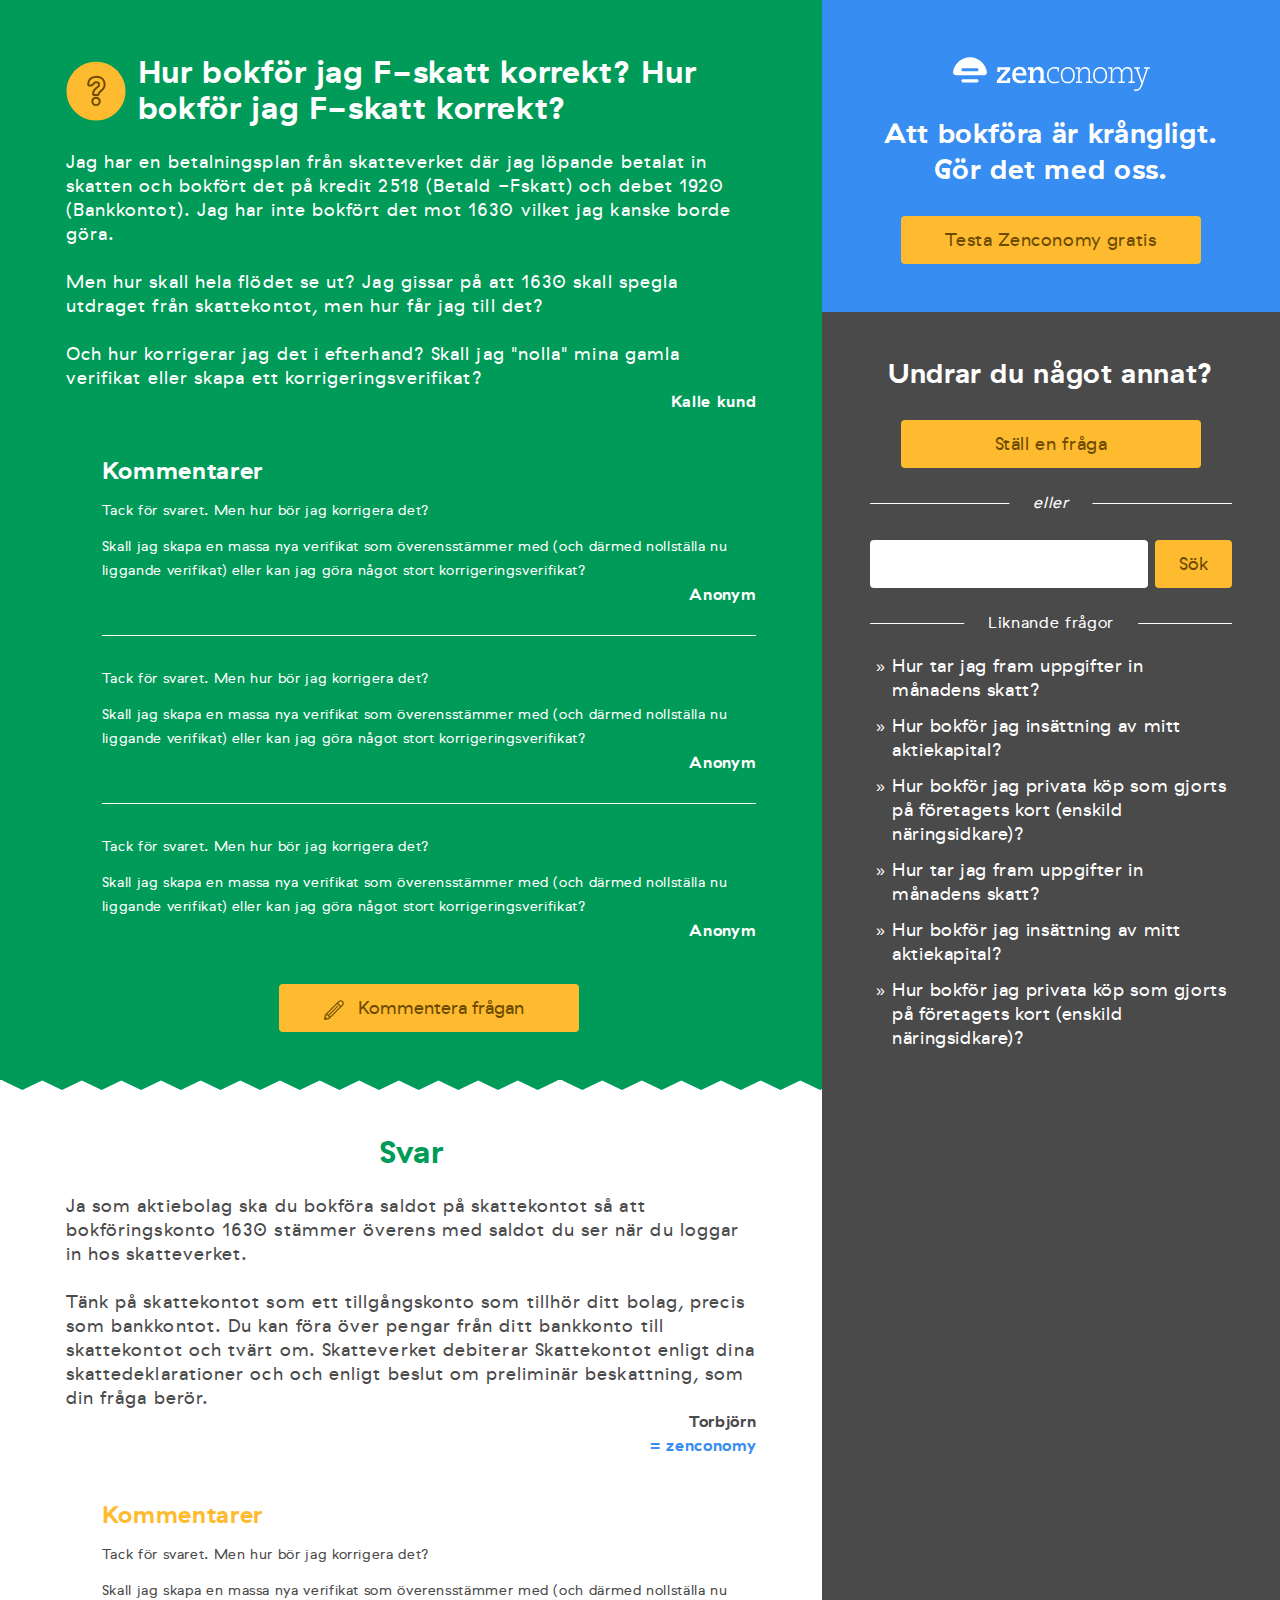
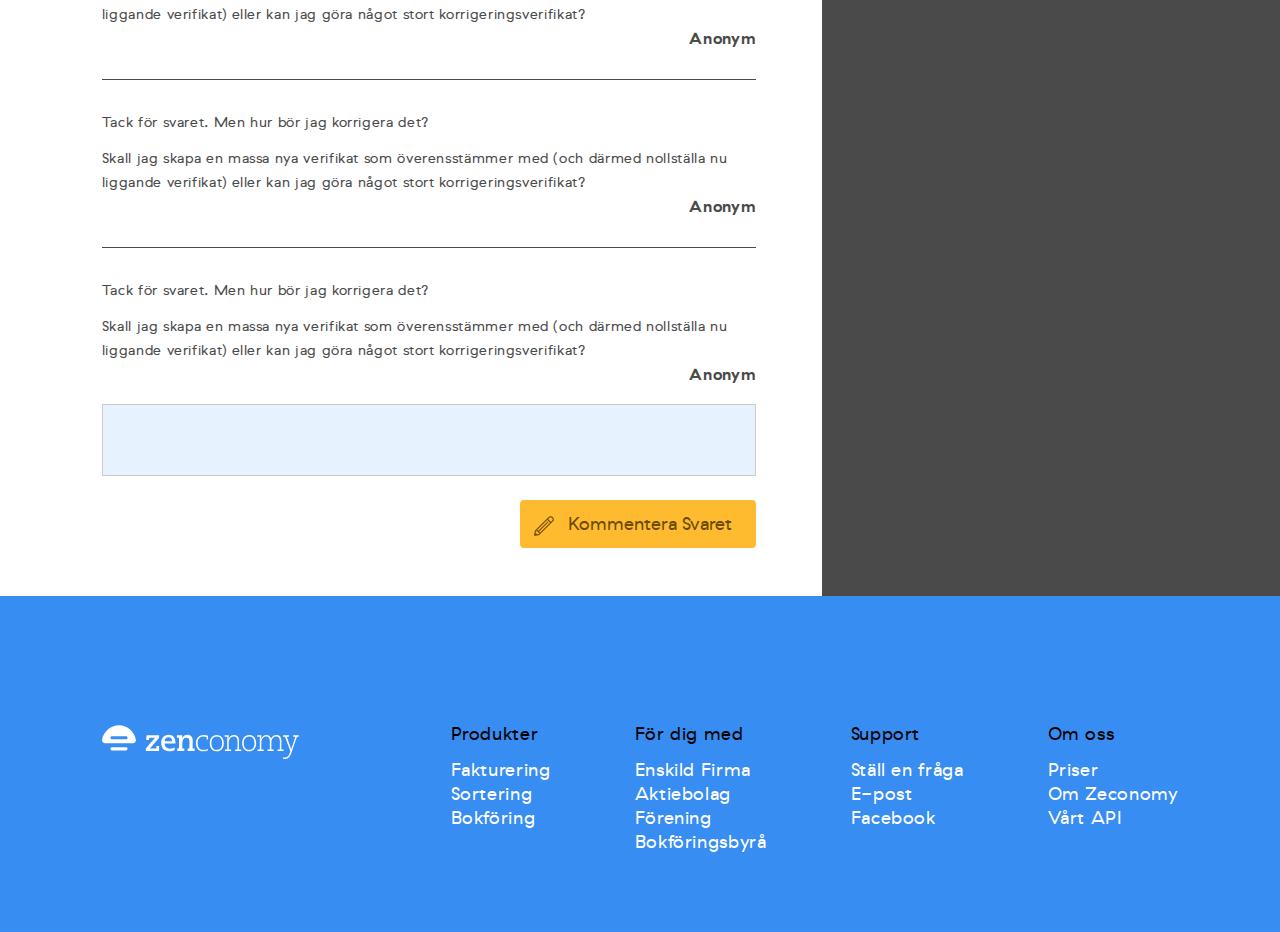
==== commit 56c96355: "Added expandables." ====
--- a/index.html
+++ b/index.html
@@ -46,100 +46,98 @@
   </head>
 
 	<body>
-		<div class="content__wrapper">
-			<div class="question__wrapper">
+		<div class="contentWrapper">
+			<div class="questionWrapper">
 				<div class="question">
 
-					<h1 class="question__title">
-						<svg class="question__title__icon"><use xmlns:xlink="http://www.w3.org/1999/xlink" xlink:href="#icon-questionmark"></use></svg>
-						<span class="question__title__text">Hur bokför jag F-skatt korrekt? Hur bokför jag F-skatt korrekt?</span>
+					<h1 class="questionTitle">
+						<svg class="questionTitleIcon"><use xmlns:xlink="http://www.w3.org/1999/xlink" xlink:href="#icon-questionmark"></use></svg>
+						<span class="questionTitleText">Hur bokför jag F-skatt korrekt? Hur bokför jag F-skatt korrekt?</span>
 					</h1>
-					<div class="question__text">
+					<div class="questionText">
 						<p>Jag har en betalningsplan från skatteverket där jag löpande betalat in skatten och bokfört det på kredit 2518 (Betald -Fskatt) och debet 1920 (Bankkontot). Jag har inte bokfört det mot 1630 vilket jag kanske borde göra.</p>
 						<p>Men hur skall hela flödet se ut? Jag gissar på att 1630 skall spegla utdraget från skattekontot, men hur får jag till det?</p>
 						<p>Och hur korrigerar jag det i efterhand? Skall jag "nolla" mina gamla verifikat eller skapa ett korrigeringsverifikat?</p>
 					</div>
-					<p class="question__author">Kalle kund</p>
-					<div class="question__comments">
-						<h2 class="question__comments__header">Kommentarer</h2>
-						<div class="question__comment">
-							<div class="question__comment__text">
-								<p>Tack för svaret. Men hur bör jag korrigera det?</p>
-								<p>Skall jag skapa en massa nya verifikat som överensstämmer med (och därmed nollställa nu liggande verifikat) eller kan jag göra något stort korrigeringsverifikat?</p>
-							</div>
-							<p class="question__comment__author">Anonym</p>
-						</div>
-						<div class="question__comment">
-							<div class="question__comment__text">
-								<p>Tack för svaret. Men hur bör jag korrigera det?</p>
-								<p>Skall jag skapa en massa nya verifikat som överensstämmer med (och därmed nollställa nu liggande verifikat) eller kan jag göra något stort korrigeringsverifikat?</p>
-							</div>
-							<p class="question__comment__author">Anonym</p>
-						</div>
-						<div class="question__comment">
-							<div class="question__comment__text">
-								<p>Tack för svaret. Men hur bör jag korrigera det?</p>
-								<p>Skall jag skapa en massa nya verifikat som överensstämmer med (och därmed nollställa nu liggande verifikat) eller kan jag göra något stort korrigeringsverifikat?</p>
-							</div>
-							<p class="question__comment__author">Anonym</p>
-						</div>
-						<div class="question__response">
-							<a href="#" class="question__response__show"><svg class="question__title__icon"><use xmlns:xlink="http://www.w3.org/1999/xlink" xlink:href="#icon-pencil"></use></svg>Kommentera frågan</a>
-							<!--form class="question__response__form">
-								<textarea class="question__response__textarea"></textarea>
-								<button class="question__response__button"><svg class="question__title__icon"><use xmlns:xlink="http://www.w3.org/1999/xlink" xlink:href="#icon-pencil"></use></svg>Kommentera frågan</button>
-							</form-->
+					<p class="questionAuthor">Kalle kund</p>
+					<div class="questionComments">
+						<h2 class="questionCommentsHeader">Kommentarer</h2>
+						<div class="questionComment">
+							<div class="questionCommentText">
+								<p>Tack för svaret. Men hur bör jag korrigera det?</p>
+								<p>Skall jag skapa en massa nya verifikat som överensstämmer med (och därmed nollställa nu liggande verifikat) eller kan jag göra något stort korrigeringsverifikat?</p>
+							</div>
+							<p class="questionCommentAuthor">Anonym</p>
+						</div>
+						<div class="questionComment">
+							<div class="questionCommentText">
+								<p>Tack för svaret. Men hur bör jag korrigera det?</p>
+								<p>Skall jag skapa en massa nya verifikat som överensstämmer med (och därmed nollställa nu liggande verifikat) eller kan jag göra något stort korrigeringsverifikat?</p>
+							</div>
+							<p class="questionCommentAuthor">Anonym</p>
+						</div>
+						<div class="questionComment">
+							<div class="questionCommentText">
+								<p>Tack för svaret. Men hur bör jag korrigera det?</p>
+								<p>Skall jag skapa en massa nya verifikat som överensstämmer med (och därmed nollställa nu liggande verifikat) eller kan jag göra något stort korrigeringsverifikat?</p>
+							</div>
+							<p class="questionCommentAuthor">Anonym</p>
+						</div>
+						<div class="questionResponse">
+							<!--a href="#" class="questionResponseShow "><svg class="questionTitleIcon"><use xmlns:xlink="http://www.w3.org/1999/xlink" xlink:href="#icon-pencil"></use></svg>Kommentera frågan</a-->
+							<form class="questionResponseForm expandable">
+								<textarea class="questionResponseTextarea collapsed"></textarea>
+								<button class="questionResponseButton trigger"><svg class="questionTitleIcon"><use xmlns:xlink="http://www.w3.org/1999/xlink" xlink:href="#icon-pencil"></use></svg>Kommentera frågan</button>
+							</form>
 						</div>
 					</div>
 				</div>
 			</div>
 
-			<div class="answer__wrapper">
+			<div class="answerWrapper">
 				<div class="answer">
-					<!--div class="answer__response">
-						<a href="#" class="answer__response__show"><svg class="question__title__icon"><use xmlns:xlink="http://www.w3.org/1999/xlink" xlink:href="#icon-pencil"></use></svg>Besvara Frågan</a>
-						<form class="answer__response__form">
-							<textarea class="answer__response__textarea"></textarea>
-							<button class="answer__response__button"><svg class="question__title__icon"><use xmlns:xlink="http://www.w3.org/1999/xlink" xlink:href="#icon-pencil"></use></svg>Svara</button>
-						</form>
-					</div-->
-					<h2 class="answer__header">
-						<svg class="answer__header__icon"><use xmlns:xlink="http://www.w3.org/1999/xlink" xlink:href="#icon-bookkeeping-2"></use></svg>
-						<span class="aswer__header__text">Svar</span>
+					<div class="answerResponse">
+						<!--form class="answerResponseForm expandable">
+							<textarea class="answerResponseTextarea collapsed"></textarea>
+							<button class="answerResponseButton trigger"><svg class="questionTitleIcon"><use xmlns:xlink="http://www.w3.org/1999/xlink" xlink:href="#icon-pencil"></use></svg>Besvara Frågan</button>
+						</form-->
+					</div>
+					<h2 class="answerHeader">
+						<span class="aswerHeaderText">Svar</span>
 					</h2>
-					<div class="answer__text">
+					<div class="answerText">
 						<p>Ja som aktiebolag ska du bokföra saldot på skattekontot så att bokföringskonto 1630 stämmer överens med saldot du ser när du loggar in hos skatteverket.</p>
 						<p>Tänk på skattekontot som ett tillgångskonto som tillhör ditt bolag, precis som bankkontot. Du kan föra över pengar från ditt bankkonto till skattekontot och tvärt om. Skatteverket debiterar Skattekontot enligt dina skattedeklarationer och och enligt beslut om preliminär beskattning, som din fråga berör.</p>
 				  	</div>
-					<p class="answer__author">Torbjörn<span class="formal">= zenconomy</span></p>
-
-					<div class="answer__comments">
-						<h2 class="answer__comments__header">Kommentarer</h2>
-						<div class="answer__comment">
-							<div class="answer__comment__text">
-								<p>Tack för svaret. Men hur bör jag korrigera det?</p>
-								<p>Skall jag skapa en massa nya verifikat som överensstämmer med (och därmed nollställa nu liggande verifikat) eller kan jag göra något stort korrigeringsverifikat?</p>
-							</div>
-							<p class="answer__comment__author">Anonym</p>
-						</div>
-						<div class="answer__comment">
-							<div class="answer__comment__text">
-								<p>Tack för svaret. Men hur bör jag korrigera det?</p>
-								<p>Skall jag skapa en massa nya verifikat som överensstämmer med (och därmed nollställa nu liggande verifikat) eller kan jag göra något stort korrigeringsverifikat?</p>
-							</div>
-							<p class="answer__comment__author">Anonym</p>
-						</div>
-						<div class="answer__comment">
-							<div class="answer__comment__text">
-								<p>Tack för svaret. Men hur bör jag korrigera det?</p>
-								<p>Skall jag skapa en massa nya verifikat som överensstämmer med (och därmed nollställa nu liggande verifikat) eller kan jag göra något stort korrigeringsverifikat?</p>
-							</div>
-							<p class="answer__comment__author">Anonym</p>
-						</div>
-						<div class="answer__comment__response">
-							<form class="nswer__comment__response__form">
-								<textarea class="answer__comment__response__textarea"></textarea>
-								<button class="answer__comment__response__button"><svg class="question__title__icon"><use xmlns:xlink="http://www.w3.org/1999/xlink" xlink:href="#icon-pencil"></use></svg>Kommentera Svaret</button>
+					<p class="answerAuthor">Torbjörn<span class="formal">= zenconomy</span></p>
+
+					<div class="answerComments">
+						<h2 class="answerCommentsHeader">Kommentarer</h2>
+						<div class="answerComment">
+							<div class="answerCommentText">
+								<p>Tack för svaret. Men hur bör jag korrigera det?</p>
+								<p>Skall jag skapa en massa nya verifikat som överensstämmer med (och därmed nollställa nu liggande verifikat) eller kan jag göra något stort korrigeringsverifikat?</p>
+							</div>
+							<p class="answerCommentAuthor">Anonym</p>
+						</div>
+						<div class="answerComment">
+							<div class="answerCommentText">
+								<p>Tack för svaret. Men hur bör jag korrigera det?</p>
+								<p>Skall jag skapa en massa nya verifikat som överensstämmer med (och därmed nollställa nu liggande verifikat) eller kan jag göra något stort korrigeringsverifikat?</p>
+							</div>
+							<p class="answerCommentAuthor">Anonym</p>
+						</div>
+						<div class="answerComment">
+							<div class="answerCommentText">
+								<p>Tack för svaret. Men hur bör jag korrigera det?</p>
+								<p>Skall jag skapa en massa nya verifikat som överensstämmer med (och därmed nollställa nu liggande verifikat) eller kan jag göra något stort korrigeringsverifikat?</p>
+							</div>
+							<p class="answerCommentAuthor">Anonym</p>
+						</div>
+						<div class="answerCommentResponse">
+							<form class="answerCommentResponseForm">
+								<textarea class="answerCommentResponseTextarea"></textarea>
+								<button class="answerCommentResponseButton"><svg class="questionTitleIcon"><use xmlns:xlink="http://www.w3.org/1999/xlink" xlink:href="#icon-pencil"></use></svg>Kommentera Svaret</button>
 							</form>
 						</div>
 					</div>
@@ -150,16 +148,16 @@
 
 			<aside class="context">
 				<div class="cta">
-					<a alt="Zenconomy" class="cta__logo" href="/?utm_link=logo">
+					<a alt="Zenconomy" class="ctaLogo" href="/?utm_link=logo">
 						<svg class="logotype-icon"><use xmlns:xlink="http://www.w3.org/1999/xlink" xlink:href="#icon-logo"></use></svg>
 					</a>
-					<h2 class="cta__header">Att bokföra är krångligt.<br />Gör det med oss.</h2>
-					<div class="cta__button">
-						<a class="button__link hoverable" href="/dashboard?utm_link=introduction">
-							<div class="button__default" data-2-text="Fortsätt testa Zenconomy">
+					<h2 class="ctaHeader">Att bokföra är krångligt.<br />Gör det med oss.</h2>
+					<div class="ctaButton">
+						<a class="buttonLink hoverable" href="/dashboard?utm_link=introduction">
+							<div class="buttonDefault" data-2-text="Fortsätt testa Zenconomy">
 								Testa Zenconomy gratis
 							</div>
-							<div class="button__hover">
+							<div class="buttonHover">
 								Vi ber inte ens om din mailadress.
 							</div>
 						</a>
@@ -167,23 +165,23 @@
 				</div>
 
 				<div class="alts">
-					<div class="alts__question">
-						<h2 class="alts__question__header">Undrar du något annat?</h2>
-
-						<a class="alts__question__button" href="/dashboard?utm_link=introduction">
+					<div class="altsQuestion">
+						<h2 class="altsQuestionHeader">Undrar du något annat?</h2>
+
+						<a class="altsQuestionButton" href="/dashboard?utm_link=introduction">
 							Ställ en fråga
 						</a>
 					</div>
-					<form class="alts__search">
-						<p class="alts__search__label">eller</p>
-						<input class="alts__search__input"></input>
-						<button class="alts__search__button" href="#">
+					<form class="altsSearch">
+						<p class="altsSearchLabel">eller</p>
+						<input class="altsSearchInput"></input>
+						<button class="altsSearchButton" href="#">
 							Sök
 						</button>
 					</form>
-					<div class="alts__other">
-						<p class="alts__other__label">Liknande frågor</p>
-						<ul class="alts__other__questions">
+					<div class="altsOther">
+						<p class="altsOtherLabel">Liknande frågor</p>
+						<ul class="altsOtherQuestions">
 							<li><a href="#">Hur tar jag fram uppgifter in månadens skatt?</a></li>
 							<li><a href="#">Hur bokför jag insättning av mitt aktiekapital?</a></li>
 							<li><a href="#">Hur bokför jag privata köp som gjorts på företagets kort (enskild näringsidkare)?</a></li>
@@ -198,32 +196,32 @@
 		<footer class="footer">
 			<nav class="footer-navigation">
 				<h1 class="visuallyhidden">Footer navigation</h1>
-					<a class="footer__logotype" href="/?utm_link=footer"><svg class="logotype-icon"><use xlink:href="#icon-logo" /></svg></a>
-
-					<div class="footer-navigation__section">
-						<h2 class="footer-navigation__title">Produkter</h2>
-							<a class="footer-navigation__link" href="/fakturering?utm_link=footer">Fakturering</a>
-							<a class="footer-navigation__link" href="/sortering?utm_link=footer">Sortering</a>
-							<a class="footer-navigation__link" href="/bokföring?utm_link=footer">Bokföring</a>
-					</div>
-					<div class="footer-navigation__section">
-						<h2 class="footer-navigation__title">För dig med</h2>
-							<a class="footer-navigation__link" href="/bokföring/enskild-firma?utm_link=footer">Enskild Firma</a>
-							<a class="footer-navigation__link" href="/bokföring/aktiebolag?utm_link=footer">Aktiebolag</a>
-							<a class="footer-navigation__link" href="/bokföring/forening?utm_link=footer">Förening</a>
-							<a class="footer-navigation__link" href="/bokföring/bokforingsbyra?utm_link=footer">Bokföringsbyrå</a>
-					</div>
-					<div class="footer-navigation__section">
-						<h2 class="footer-navigation__title">Support</h2>
-							<a class="footer-navigation__link" href="/faq/frågor?utm_link=footer">Ställ en fråga</a>
-							<a class="footer-navigation__link" href="mailto:support@zenconomy.se?utm_link=footer">E-post</a>
-							<a class="footer-navigation__link" href="https://www.facebook.com/Zenconomy?utm_link=footer">Facebook</a>
-					</div>
-					<div class="footer-navigation__section">
-						<h2 class="footer-navigation__title">Om oss</h2>
-							<a class="footer-navigation__link" href="/?utm_link=footer#pricing">Priser</a>
-							<a class="footer-navigation__link" href="/om-oss?utm_link=footer">Om Zeconomy</a>
-							<a class="footer-navigation__link" href="/vart-api?utm_link=footer">Vårt API</a>
+					<a class="footerLogotype" href="/?utm_link=footer"><svg class="logotype-icon"><use xlink:href="#icon-logo" /></svg></a>
+
+					<div class="footer-navigationSection">
+						<h2 class="footer-navigationTitle">Produkter</h2>
+							<a class="footer-navigationLink" href="/fakturering?utm_link=footer">Fakturering</a>
+							<a class="footer-navigationLink" href="/sortering?utm_link=footer">Sortering</a>
+							<a class="footer-navigationLink" href="/bokföring?utm_link=footer">Bokföring</a>
+					</div>
+					<div class="footer-navigationSection">
+						<h2 class="footer-navigationTitle">För dig med</h2>
+							<a class="footer-navigationLink" href="/bokföring/enskild-firma?utm_link=footer">Enskild Firma</a>
+							<a class="footer-navigationLink" href="/bokföring/aktiebolag?utm_link=footer">Aktiebolag</a>
+							<a class="footer-navigationLink" href="/bokföring/forening?utm_link=footer">Förening</a>
+							<a class="footer-navigationLink" href="/bokföring/bokforingsbyra?utm_link=footer">Bokföringsbyrå</a>
+					</div>
+					<div class="footer-navigationSection">
+						<h2 class="footer-navigationTitle">Support</h2>
+							<a class="footer-navigationLink" href="/faq/frågor?utm_link=footer">Ställ en fråga</a>
+							<a class="footer-navigationLink" href="mailto:support@zenconomy.se?utm_link=footer">E-post</a>
+							<a class="footer-navigationLink" href="https://www.facebook.com/Zenconomy?utm_link=footer">Facebook</a>
+					</div>
+					<div class="footer-navigationSection">
+						<h2 class="footer-navigationTitle">Om oss</h2>
+							<a class="footer-navigationLink" href="/?utm_link=footer#pricing">Priser</a>
+							<a class="footer-navigationLink" href="/om-oss?utm_link=footer">Om Zeconomy</a>
+							<a class="footer-navigationLink" href="/vart-api?utm_link=footer">Vårt API</a>
 					</div>
 			</nav>
 		</footer>
--- a/stylesheets/style.css
+++ b/stylesheets/style.css
@@ -108,7 +108,11 @@
   border: 0;
   padding: 0; }
 
-/* line 79, ../sass/reset.sass */
+/* line 77, ../sass/reset.sass */
+textarea {
+  resize: none; }
+
+/* line 81, ../sass/reset.sass */
 .visuallyhidden {
   border: 0;
   clip: rect(0 0 0 0);
@@ -118,7 +122,7 @@
   padding: 0;
   position: absolute;
   width: 1px; }
-  /* line 91, ../sass/reset.sass */
+  /* line 93, ../sass/reset.sass */
   .visuallyhidden.focusable:active, .visuallyhidden.focusable:focus {
     clip: auto;
     height: auto;
@@ -190,36 +194,13 @@
   src: url(image-path("fonts/relative-faux-webfont.eot")) format("embedded-opentype"), url(image-path("fonts/relative-faux-webfont.woff2")) format("woff2"), url(image-path("fonts/relative-faux-webfont.woff")) format("woff"), url(image-path("fonts/relative-faux-webfont.ttf")) format("truetype"), url(image-path("fonts/relative-faux-webfont.svg")) format("svg");
   font-weight: normal;
   font-style: normal; }
-/* line 1, ../sass/baseline.sass */
-body {
-  position: relative; }
-
-/* line 4, ../sass/baseline.sass */
-body:after {
-  position: absolute;
-  width: auto;
-  height: auto;
-  z-index: 9999;
-  content: "";
-  display: block;
-  pointer-events: none;
-  top: 0;
-  right: 0;
-  bottom: 0;
-  left: 0;
-  background: url(../image.png) repeat top left; }
-
-/* line 18, ../sass/baseline.sass */
-body:active:after {
-  display: none; }
-
 /* line 14, ../sass/style.sass */
-.question__wrapper, .answer__wrapper {
+.questionWrapper, .answerWrapper {
   padding-top: 24px;
   padding-right: 458px;
   overflow: auto; }
   /* line 6, ../sass/grid.sass */
-  .question__wrapper > *, .answer__wrapper > * {
+  .questionWrapper > *, .answerWrapper > * {
     float: right;
     padding: 0 8% 48px; }
 
@@ -231,63 +212,66 @@
   height: 100%; }
   /* line 15, ../sass/grid.sass */
   .context > * {
-    padding: 0 48px 48px;
+    padding: 24px 48px 48px;
     width: 458px; }
+  /* line 18, ../sass/grid.sass */
+  .context > *:last-child {
+    padding-bottom: 0;
+    height: 100vh; }
 
 /* line 19, ../sass/style.sass */
-.question__comment, .answer__comment {
+.questionComment, .answerComment {
   margin-top: 36px; }
-  /* line 67, ../sass/grid.sass */
-  .question__comment::before, .answer__comment::before {
+  /* line 71, ../sass/grid.sass */
+  .questionComment::before, .answerComment::before {
     content: "";
     border-top-width: 1px;
     border-top-style: solid;
     display: block;
     margin-top: -1px; }
-  /* line 40, ../sass/grid.sass */
-  .question__comment:first-of-type, .answer__comment:first-of-type {
+  /* line 43, ../sass/grid.sass */
+  .questionComment:first-of-type, .answerComment:first-of-type {
     margin-top: 0; }
-    /* line 42, ../sass/grid.sass */
-    .question__comment:first-of-type::before, .answer__comment:first-of-type::before {
+    /* line 45, ../sass/grid.sass */
+    .questionComment:first-of-type::before, .answerComment:first-of-type::before {
       content: initial; }
-  /* line 44, ../sass/grid.sass */
-  .question__comment::before, .answer__comment::before {
+  /* line 47, ../sass/grid.sass */
+  .questionComment::before, .answerComment::before {
     padding-top: 12px; }
 
-/* line 21, ../sass/style.sass */
-.alts {
-  padding-top: 24px;
-  height: 100vw; }
-  /* line 22, ../sass/grid.sass */
-  .alts.topFix {
-    position: fixed;
-    top: 0; }
-  /* line 25, ../sass/grid.sass */
-  .alts.bottomFix {
-    position: absolute;
-    bottom: 0; }
-  /* line 28, ../sass/grid.sass */
-  .alts > *:first-child::before {
-    content: initial; }
-  /* line 30, ../sass/grid.sass */
-  .alts > * {
-    position: relative;
-    padding-bottom: 36px; }
-    /* line 67, ../sass/grid.sass */
-    .alts > *::before {
-      content: "";
-      border-top-width: 1px;
-      border-top-style: solid;
-      display: block;
-      margin-top: -1px; }
-    /* line 34, ../sass/grid.sass */
-    .alts > *::before {
-      padding-top: 12px; }
+/* line 23, ../sass/grid.sass */
+.alts.topFix {
+  position: fixed;
+  top: 0; }
+/* line 26, ../sass/grid.sass */
+.alts.bottomFix {
+  position: absolute;
+  bottom: 0; }
+/* line 29, ../sass/grid.sass */
+.alts > *:first-child::before {
+  content: initial; }
+/* line 31, ../sass/grid.sass */
+.alts > * {
+  position: relative;
+  padding-bottom: 36px; }
+  /* line 71, ../sass/grid.sass */
+  .alts > *::before {
+    content: "";
+    border-top-width: 1px;
+    border-top-style: solid;
+    display: block;
+    margin-top: -1px; }
+  /* line 35, ../sass/grid.sass */
+  .alts > *::before {
+    padding-top: 12px; }
+/* line 37, ../sass/grid.sass */
+.alts > *:last-child {
+  padding-bottom: 0; }
 
 /* line 23, ../sass/style.sass */
 .footer {
   padding: 0 8%; }
-  /* line 49, ../sass/grid.sass */
+  /* line 52, ../sass/grid.sass */
   .footer .footer-navigation {
     padding-top: 120px;
     padding-bottom: 84px;
@@ -302,24 +286,28 @@
     -webkit-justify-content: flex-end;
     -moz-justify-content: flex-end;
     justify-content: flex-end; }
-    /* line 55, ../sass/grid.sass */
-    .footer .footer-navigation .footer-navigation__section {
-      margin-right: 84px; }
-    /* line 57, ../sass/grid.sass */
-    .footer .footer-navigation .footer-navigation__section:last-child {
+    /* line 58, ../sass/grid.sass */
+    .footer .footer-navigation .footer-navigationSection {
+      margin-right: 84px;
+      font-size: 18px;
+      line-height: 24px;
+      position: relative;
+      top: 5.7px; }
+    /* line 61, ../sass/grid.sass */
+    .footer .footer-navigation .footer-navigationSection:last-child {
       margin-right: 0; }
-    /* line 59, ../sass/grid.sass */
-    .footer .footer-navigation .footer-navigation__link {
+    /* line 63, ../sass/grid.sass */
+    .footer .footer-navigation .footer-navigationLink {
       display: block; }
-      /* line 61, ../sass/grid.sass */
-      .footer .footer-navigation .footer-navigation__link:first-of-type {
+      /* line 65, ../sass/grid.sass */
+      .footer .footer-navigation .footer-navigationLink:first-of-type {
         margin-top: 12px; }
-    /* line 63, ../sass/grid.sass */
-    .footer .footer-navigation .footer__logotype {
+    /* line 67, ../sass/grid.sass */
+    .footer .footer-navigation .footerLogotype {
       flex-grow: 1; }
 
 /* line 27, ../sass/style.sass */
-.question__title {
+.questionTitle {
   font-weight: bold;
   font-size: 32px;
   line-height: 36px;
@@ -329,22 +317,22 @@
   text-align: center;
   text-align: left; }
   /* line 7, ../sass/components.sass */
-  .question__title svg {
+  .questionTitle svg {
     width: 60px;
     height: 60px;
     vertical-align: middle; }
   /* line 13, ../sass/components.sass */
-  .question__title svg {
+  .questionTitle svg {
     position: absolute;
     top: 50%;
     transform: translateY(-50%); }
   /* line 17, ../sass/components.sass */
-  .question__title span {
+  .questionTitle span {
     padding-left: 72px;
     display: block; }
 
 /* line 29, ../sass/style.sass */
-.answer__header {
+.answerHeader {
   font-weight: bold;
   font-size: 32px;
   line-height: 36px;
@@ -353,13 +341,13 @@
   margin-top: 24px;
   text-align: center; }
   /* line 7, ../sass/components.sass */
-  .answer__header svg {
+  .answerHeader svg {
     width: 60px;
     height: 60px;
     vertical-align: middle; }
 
 /* line 31, ../sass/style.sass */
-.question__comments__header, .answer__comments__header {
+.questionCommentsHeader, .answerCommentsHeader {
   font-size: 24px;
   line-height: 24px;
   position: relative;
@@ -369,7 +357,7 @@
   font-weight: bold; }
 
 /* line 33, ../sass/style.sass */
-.alts__question__header {
+.altsQuestionHeader {
   font-size: 28px;
   line-height: 24px;
   position: relative;
@@ -380,7 +368,7 @@
   padding-bottom: 12px; }
 
 /* line 35, ../sass/components.sass */
-.question__text p, .answer__text p {
+.questionText p, .answerText p {
   font-size: 18px;
   line-height: 24px;
   position: relative;
@@ -389,7 +377,7 @@
   letter-spacing: 0.06em; }
 
 /* line 41, ../sass/components.sass */
-.question__comment__text p, .answer__comment__text p {
+.questionCommentText p, .answerCommentText p {
   font-size: 14px;
   line-height: 24px;
   position: relative;
@@ -397,10 +385,10 @@
   margin-top: 12px; }
 
 /* line 39, ../sass/style.sass */
-.alts__other__questions {
+.altsOtherQuestions {
   padding-left: 22px; }
   /* line 47, ../sass/components.sass */
-  .alts__other__questions li {
+  .altsOtherQuestions li {
     font-size: 18px;
     line-height: 24px;
     position: relative;
@@ -408,14 +396,14 @@
     list-style-image: url('[data-uri]');
     padding-top: 12px; }
   /* line 51, ../sass/components.sass */
-  .alts__other__questions a {
+  .altsOtherQuestions a {
     border-bottom: 1px solid rgba(255, 255, 255, 0); }
   /* line 53, ../sass/components.sass */
-  .alts__other__questions a:hover {
+  .altsOtherQuestions a:hover {
     border-bottom: 1px solid white; }
 
 /* line 41, ../sass/style.sass */
-.alts__search__input {
+.altsSearchInput {
   margin-top: 24px;
   font-size: 24px;
   padding-left: 12px;
@@ -426,29 +414,7 @@
   width: 278px; }
 
 /* line 43, ../sass/style.sass */
-.alts__question__button, .question__response__show, .answer__response__show {
-  text-decoration: none;
-  width: 300px;
-  display: block;
-  font-size: 18px;
-  height: 48px;
-  line-height: 48px;
-  border-radius: 4px;
-  text-align: center;
-  margin: 0 auto;
-  border: 0;
-  margin-top: 24px; }
-  /* line 126, ../sass/components.sass */
-  .alts__question__button svg, .question__response__show svg, .answer__response__show svg {
-    width: 48px;
-    height: 48px;
-    vertical-align: middle;
-    position: relative;
-    top: -2px;
-    margin-left: -24px; }
-
-/* line 45, ../sass/style.sass */
-.alts__search__button, .question__response__button, .answer__response__button, .answer__comment__response__button {
+.altsSearchButton, .answerCommentResponseButton, .questionResponseButton, .answerResponseButton {
   text-decoration: none;
   width: 300px;
   display: block;
@@ -464,8 +430,8 @@
   display: inline-block;
   width: auto;
   padding: 0 24px; }
-  /* line 126, ../sass/components.sass */
-  .alts__search__button svg, .question__response__button svg, .answer__response__button svg, .answer__comment__response__button svg {
+  /* line 123, ../sass/components.sass */
+  .altsSearchButton svg, .answerCommentResponseButton svg, .questionResponseButton svg, .answerResponseButton svg {
     width: 48px;
     height: 48px;
     vertical-align: middle;
@@ -473,30 +439,87 @@
     top: -2px;
     margin-left: -24px; }
 
-/* line 49, ../sass/style.sass */
-.question__comments, .answer__comments {
+/* line 45, ../sass/style.sass */
+.altsQuestionButton, .answerResponseShow {
+  text-decoration: none;
+  width: 300px;
+  display: block;
+  font-size: 18px;
+  height: 48px;
+  line-height: 48px;
+  border-radius: 4px;
+  text-align: center;
+  margin: 0 auto;
+  border: 0;
+  margin-top: 24px;
+  float: inherit;
+  display: inherit;
+  padding: inherit; }
+  /* line 123, ../sass/components.sass */
+  .altsQuestionButton svg, .answerResponseShow svg {
+    width: 48px;
+    height: 48px;
+    vertical-align: middle;
+    position: relative;
+    top: -2px;
+    margin-left: -24px; }
+
+/* line 146, ../sass/components.sass */
+.expandable > * {
+  transition: height 0.025s; }
+/* line 148, ../sass/components.sass */
+.expandable .trigger {
+  text-decoration: none;
+  width: 300px;
+  display: block;
+  font-size: 18px;
+  height: 48px;
+  line-height: 48px;
+  border-radius: 4px;
+  text-align: center;
+  margin: 0 auto;
+  border: 0;
+  margin-top: 24px;
+  float: inherit;
+  display: inherit;
+  padding: inherit; }
+  /* line 123, ../sass/components.sass */
+  .expandable .trigger svg {
+    width: 48px;
+    height: 48px;
+    vertical-align: middle;
+    position: relative;
+    top: -2px;
+    margin-left: -24px; }
+/* line 150, ../sass/components.sass */
+.expandable .collapsed {
+  height: 0;
+  border: 0; }
+
+/* line 52, ../sass/style.sass */
+.questionComments, .answerComments {
   margin-left: 36px;
   margin-top: 24px; }
 
-/* line 52, ../sass/style.sass */
-.question__author, .answer__author, .question__comment__author, .answer__comment__author {
+/* line 55, ../sass/style.sass */
+.questionAuthor, .answerAuthor, .questionCommentAuthor, .answerCommentAuthor {
   font-weight: bold;
   text-align: right;
   font-size: 18;
   line-height: 24px;
   position: relative;
   top: 5.7px; }
-  /* line 71, ../sass/components.sass */
-  .question__author .formal, .answer__author .formal, .question__comment__author .formal, .answer__comment__author .formal {
+  /* line 68, ../sass/components.sass */
+  .questionAuthor .formal, .answerAuthor .formal, .questionCommentAuthor .formal, .answerCommentAuthor .formal {
     display: block;
     color: #378DF1;
     font-weight: bold; }
 
-/* line 83, ../sass/components.sass */
-.cta .cta__logo {
+/* line 80, ../sass/components.sass */
+.cta .ctaLogo {
   padding-top: 24px; }
-/* line 85, ../sass/components.sass */
-.cta .cta__header {
+/* line 82, ../sass/components.sass */
+.cta .ctaHeader {
   padding-top: 12px;
   font-size: 28px;
   line-height: 36px;
@@ -504,11 +527,12 @@
   top: 8.2px;
   text-align: center;
   font-weight: bold; }
-/* line 90, ../sass/components.sass */
-.cta .cta__button {
-  padding-top: 36px; }
-  /* line 145, ../sass/components.sass */
-  .cta .cta__button .button__link {
+/* line 87, ../sass/components.sass */
+.cta .ctaButton {
+  padding-top: 36px;
+  cursor: pointer; }
+  /* line 158, ../sass/components.sass */
+  .cta .ctaButton .buttonLink {
     text-decoration: none;
     width: 300px;
     display: block;
@@ -520,16 +544,16 @@
     margin: 0 auto;
     border: 0;
     transform: translate3d(0, 0, 0); }
-    /* line 126, ../sass/components.sass */
-    .cta .cta__button .button__link svg {
+    /* line 123, ../sass/components.sass */
+    .cta .ctaButton .buttonLink svg {
       width: 48px;
       height: 48px;
       vertical-align: middle;
       position: relative;
       top: -2px;
       margin-left: -24px; }
-  /* line 149, ../sass/components.sass */
-  .cta .cta__button .button__hover {
+  /* line 162, ../sass/components.sass */
+  .cta .ctaButton .buttonHover {
     text-decoration: none;
     width: 300px;
     display: block;
@@ -542,46 +566,46 @@
     border: 0;
     font-size: 14px;
     transform: rotateX(-90deg) translateZ(-24px); }
-    /* line 126, ../sass/components.sass */
-    .cta .cta__button .button__hover svg {
+    /* line 123, ../sass/components.sass */
+    .cta .ctaButton .buttonHover svg {
       width: 48px;
       height: 48px;
       vertical-align: middle;
       position: relative;
       top: -2px;
       margin-left: -24px; }
-  /* line 155, ../sass/components.sass */
-  .cta .cta__button .button__default {
+  /* line 168, ../sass/components.sass */
+  .cta .ctaButton .buttonDefault {
     border-radius: 4px; }
-  /* line 159, ../sass/components.sass */
-  body.ie .cta .cta__button .button__hover {
+  /* line 172, ../sass/components.sass */
+  body.ie .cta .ctaButton .buttonHover {
     display: none; }
-  /* line 163, ../sass/components.sass */
-  body:not(.ie) .cta .cta__button .hoverable {
+  /* line 177, ../sass/components.sass */
+  body:not(.ie) .cta .ctaButton .hoverable {
     transition: all 150ms ease;
     transform-style: preserve-3d; }
-    /* line 167, ../sass/components.sass */
-    body:not(.ie) .cta .cta__button .hoverable .button__default {
+    /* line 181, ../sass/components.sass */
+    body:not(.ie) .cta .ctaButton .hoverable .buttonDefault {
       transform: translateZ(24px); }
-    /* line 170, ../sass/components.sass */
-    body:not(.ie) .cta .cta__button .hoverable:hover {
-      transform: rotateX(90deg); }
-
-/* line 56, ../sass/style.sass */
-.footer__logotype, .cta__logo {
+  /* line 183, ../sass/components.sass */
+  body:not(.ie) .cta .ctaButton:hover .hoverable {
+    transform: rotateX(90deg); }
+
+/* line 59, ../sass/style.sass */
+.footerLogotype, .ctaLogo {
   display: block;
   margin: 0 auto;
   width: 197px;
   position: relative;
   top: 2px; }
-  /* line 100, ../sass/components.sass */
-  .footer__logotype .logotype-icon, .cta__logo .logotype-icon {
+  /* line 97, ../sass/components.sass */
+  .footerLogotype .logotype-icon, .ctaLogo .logotype-icon {
     width: 197px;
     display: block;
     height: 48px; }
 
-/* line 59, ../sass/style.sass */
-.alts__search__label, .alts__other__label {
+/* line 62, ../sass/style.sass */
+.altsSearchLabel, .altsOtherLabel {
   background: #4A4A4A;
   position: absolute;
   left: 50%;
@@ -591,86 +615,86 @@
   text-align: center;
   transform: translateX(-50%); }
 
-/* line 61, ../sass/style.sass */
-.footer {
-  font-size: 18px;
-  line-height: 24px;
-  position: relative;
-  top: 5.7px; }
-
-/* line 65, ../sass/style.sass */
-.question__wrapper {
+/* line 66, ../sass/style.sass */
+.questionWrapper {
   background: #009B58; }
 
-/* line 67, ../sass/style.sass */
-.question__response__show, .question__response__button, .answer__response__show, .answer__response__button, .answer__comment__response__button, .alts__question__button, .alts__search__button {
+/* line 68, ../sass/style.sass */
+.questionResponseButton, .answerResponseShow, .answerResponseButton, .answerCommentResponseButton, .altsQuestionButton, .altsSearchButton {
   background: #FFBB2F;
   color: #6C4B00; }
-  /* line 70, ../sass/style.sass */
-  .question__response__show:hover, .question__response__button:hover, .answer__response__show:hover, .answer__response__button:hover, .answer__comment__response__button:hover, .alts__question__button:hover, .alts__search__button:hover {
-    background: #378DF1;
-    color: white; }
+  /* line 71, ../sass/style.sass */
+  .questionResponseButton:hover, .answerResponseShow:hover, .answerResponseButton:hover, .answerCommentResponseButton:hover, .altsQuestionButton:hover, .altsSearchButton:hover {
+    background: #db9a26; }
 
 /* line 74, ../sass/style.sass */
-.question__response__textarea {
+.questionResponseTextarea {
   border-color: #06452A; }
 
 /* line 76, ../sass/style.sass */
-.answer__wrapper {
+.answerWrapper {
   color: #4A4A4A; }
 
 /* line 78, ../sass/style.sass */
-.answer__header {
+.answerHeader {
   color: #009B58; }
 
 /* line 80, ../sass/style.sass */
-.answer__comments__header {
+.answerCommentsHeader {
   color: #FFBB2F; }
 
 /* line 82, ../sass/style.sass */
 .context {
+  background: #4A4A4A; }
+
+/* line 84, ../sass/style.sass */
+.cta {
   background: #378DF1; }
 
-/* line 85, ../sass/style.sass */
-.cta__button .button__default {
+/* line 87, ../sass/style.sass */
+.ctaButton .buttonDefault {
   color: #6C4B00;
   background: #FFBB2F; }
-/* line 88, ../sass/style.sass */
-.cta__button .button__hover {
+/* line 90, ../sass/style.sass */
+.ctaButton .buttonHover {
   color: white;
   background: #009B58; }
 
-/* line 91, ../sass/style.sass */
+/* line 93, ../sass/style.sass */
 .alts {
   background: #4A4A4A; }
 
-/* line 94, ../sass/style.sass */
+/* line 96, ../sass/style.sass */
 .footer {
   background: #378DF1; }
 
-/* line 97, ../sass/style.sass */
-.footer-navigation__title {
+/* line 99, ../sass/style.sass */
+.footer-navigationTitle {
   color: black; }
 
-/* line 100, ../sass/style.sass */
-.footer-navigation__link {
+/* line 102, ../sass/style.sass */
+.footer-navigationLink {
   color: white; }
-  /* line 102, ../sass/style.sass */
-  .footer-navigation__link:hover {
+  /* line 104, ../sass/style.sass */
+  .footer-navigationLink:hover {
     color: #0d294a; }
 
-/* line 106, ../sass/style.sass */
-.alts__search__label {
+/* line 108, ../sass/style.sass */
+.contentWrapper {
+  position: relative; }
+
+/* line 111, ../sass/style.sass */
+.altsSearchLabel {
   font-style: italic; }
 
-/* line 108, ../sass/style.sass */
-.question__comment__author, .answer__comment__author {
+/* line 113, ../sass/style.sass */
+.questionCommentAuthor, .answerCommentAuthor {
   font-size: 14;
   line-height: 24px;
   position: relative;
   top: 7.1px;
   margin-top: 0; }
 
-/* line 112, ../sass/style.sass */
-.answer__wrapper {
+/* line 117, ../sass/style.sass */
+.answerWrapper {
   background: url('[data-uri]') white repeat-x; }
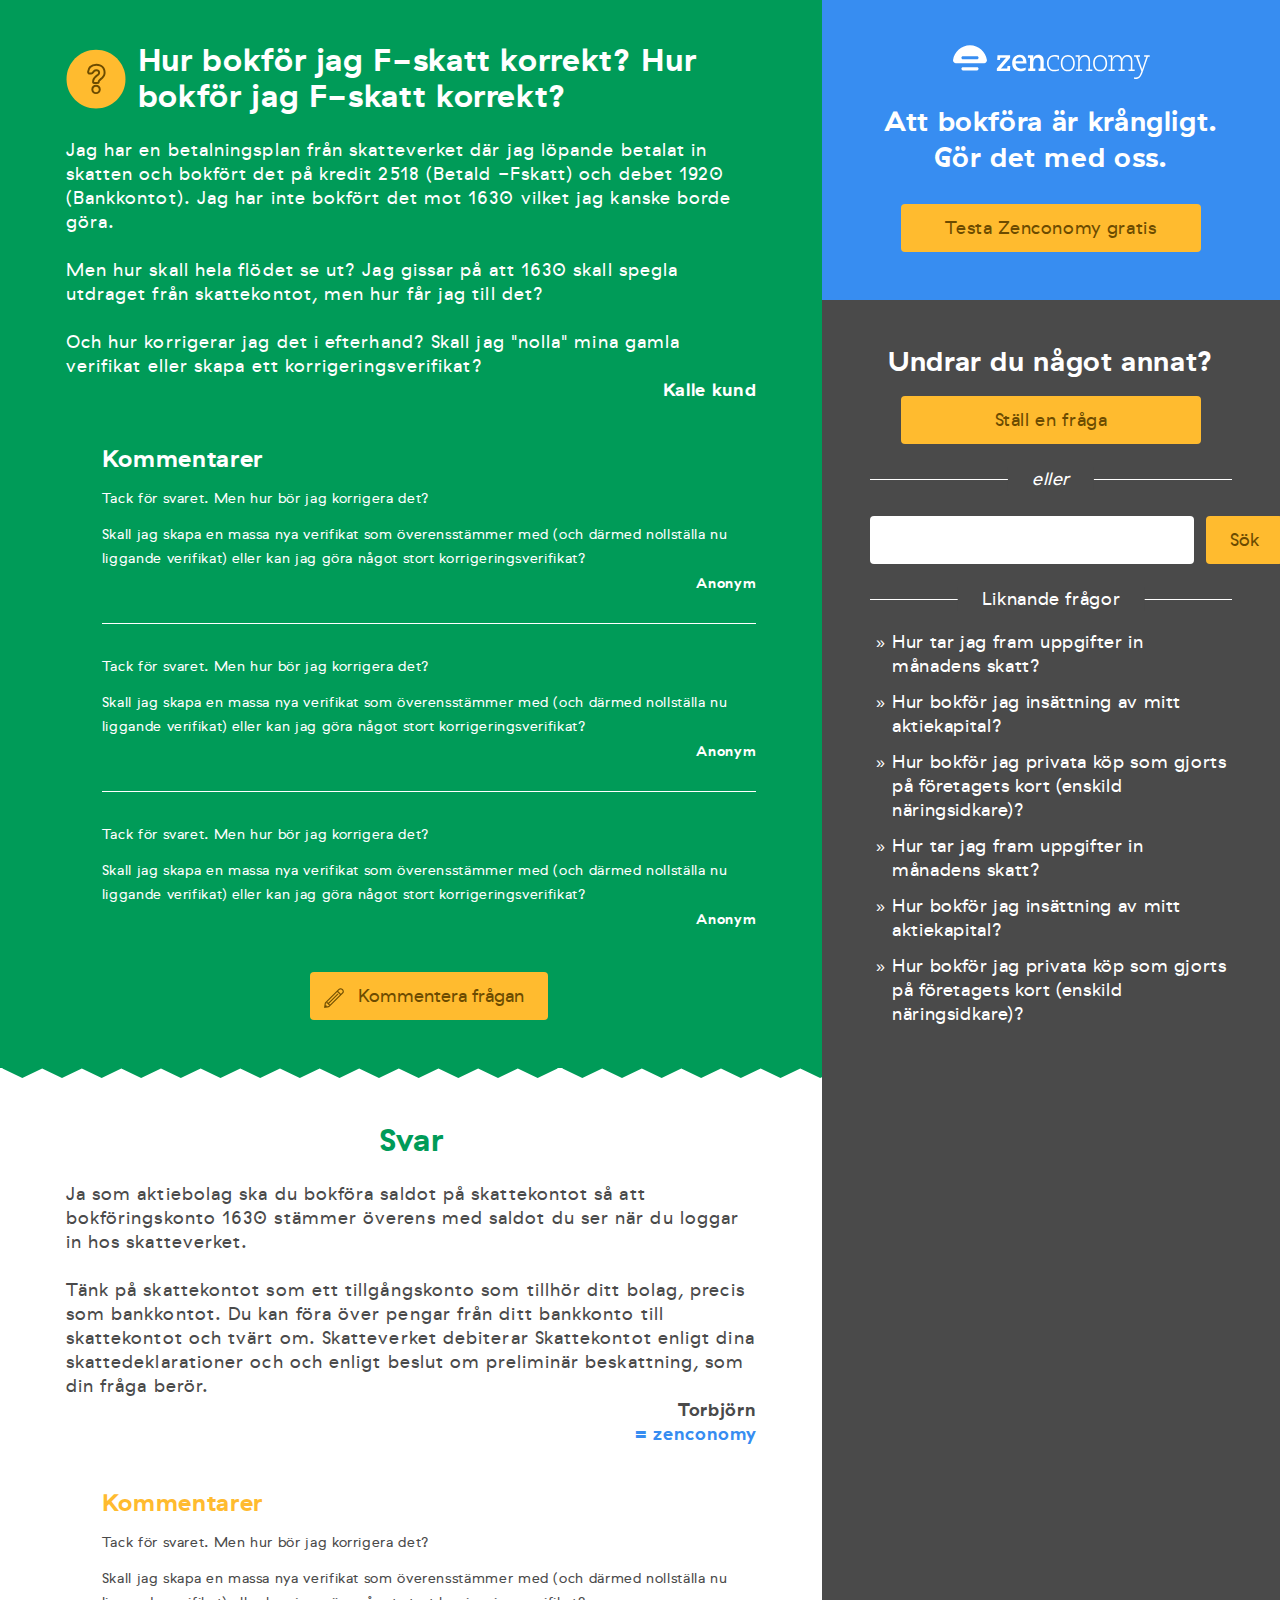
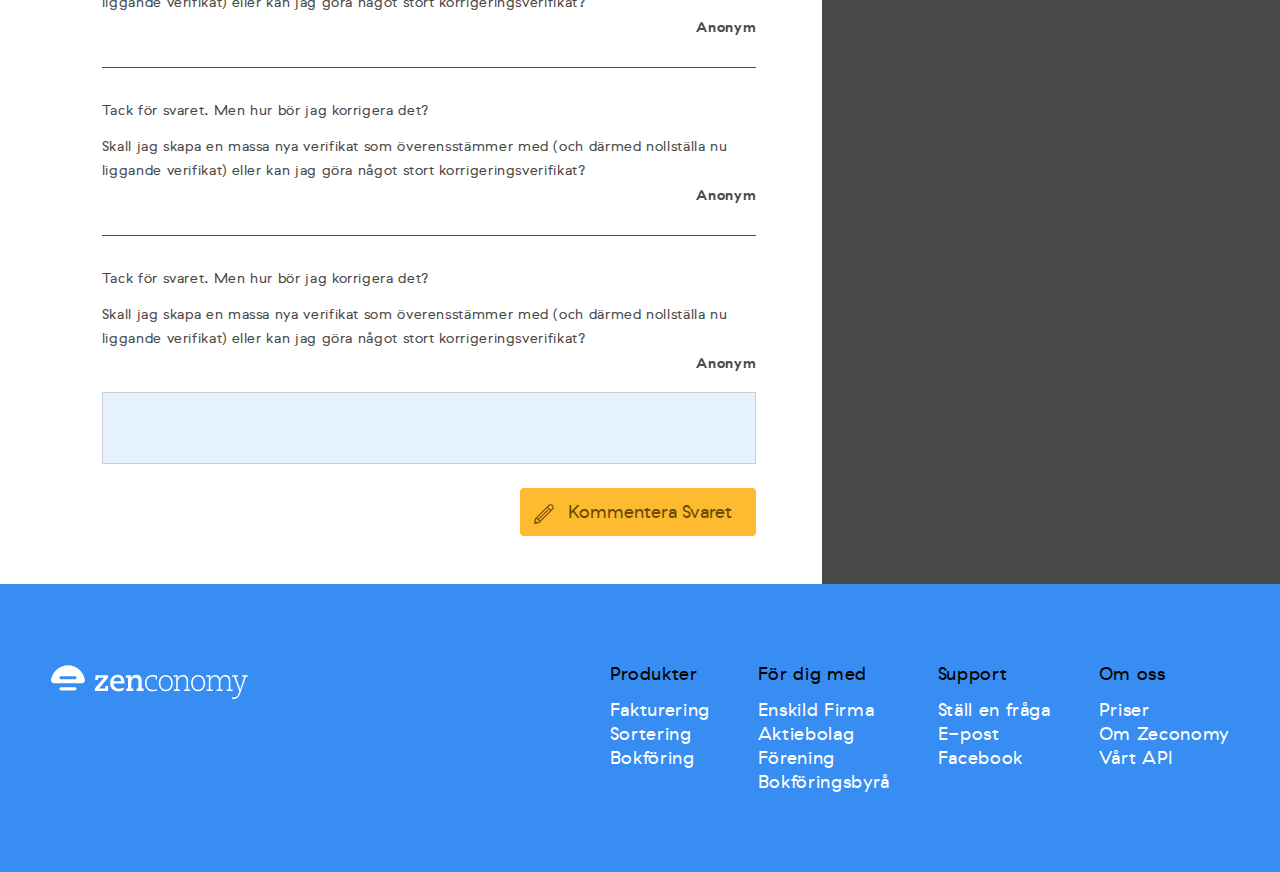
==== commit cc67de8c: "mobile support." ====
--- a/index.html
+++ b/index.html
@@ -84,8 +84,7 @@
 							<p class="questionCommentAuthor">Anonym</p>
 						</div>
 						<div class="questionResponse">
-							<!--a href="#" class="questionResponseShow "><svg class="questionTitleIcon"><use xmlns:xlink="http://www.w3.org/1999/xlink" xlink:href="#icon-pencil"></use></svg>Kommentera frågan</a-->
-							<form class="questionResponseForm expandable">
+						<form class="questionResponseForm expandable">
 								<textarea class="questionResponseTextarea collapsed"></textarea>
 								<button class="questionResponseButton trigger"><svg class="questionTitleIcon"><use xmlns:xlink="http://www.w3.org/1999/xlink" xlink:href="#icon-pencil"></use></svg>Kommentera frågan</button>
 							</form>
@@ -172,13 +171,15 @@
 							Ställ en fråga
 						</a>
 					</div>
-					<form class="altsSearch">
+					<div class="altsSearch">
 						<p class="altsSearchLabel">eller</p>
-						<input class="altsSearchInput"></input>
-						<button class="altsSearchButton" href="#">
-							Sök
-						</button>
-					</form>
+						<form class="altsSearchForm">
+							<input class="altsSearchInput"></input>
+							<button class="altsSearchButton" href="#">
+								Sök
+							</button>
+						</form>
+					</div>
 					<div class="altsOther">
 						<p class="altsOtherLabel">Liknande frågor</p>
 						<ul class="altsOtherQuestions">
@@ -188,7 +189,7 @@
 							<li><a href="#">Hur tar jag fram uppgifter in månadens skatt?</a></li>
 							<li><a href="#">Hur bokför jag insättning av mitt aktiekapital?</a></li>
 							<li><a href="#">Hur bokför jag privata köp som gjorts på företagets kort (enskild näringsidkare)?</a></li>
-						</a></ul>
+						</ul>
 					</div>
 				</div>
 			</aside>
@@ -225,6 +226,21 @@
 					</div>
 			</nav>
 		</footer>
+		<menu class="mobileMenu">
+			<a class="mobileMenuAsk" href="#">
+				Ställ fråga
+			</a>
+			<menuitem>
+				<a href=""#>
+					Sök
+				</a>
+			</menuitem>
+			<menuitem>
+				<a href="">
+					Fler Frågor
+				</a>
+			</menuitem>
+		</menu>
 		<script src="javascripts/application.min.js"></script>
  	</body>
 </html>--- a/stylesheets/style.css
+++ b/stylesheets/style.css
@@ -110,9 +110,12 @@
 
 /* line 77, ../sass/reset.sass */
 textarea {
-  resize: none; }
-
-/* line 81, ../sass/reset.sass */
+  resize: none;
+  font-family: inherit;
+  font-size: inherit;
+  overflow: auto; }
+
+/* line 85, ../sass/reset.sass */
 .visuallyhidden {
   border: 0;
   clip: rect(0 0 0 0);
@@ -122,7 +125,7 @@
   padding: 0;
   position: absolute;
   width: 1px; }
-  /* line 93, ../sass/reset.sass */
+  /* line 97, ../sass/reset.sass */
   .visuallyhidden.focusable:active, .visuallyhidden.focusable:focus {
     clip: auto;
     height: auto;
@@ -132,11 +135,15 @@
     width: auto; }
 
 /* line 1, ../sass/defaults.sass */
+::selection {
+  background: #E7F2FF; }
+
+/* line 4, ../sass/defaults.sass */
 html {
   height: 100%;
   color: white; }
 
-/* line 6, ../sass/defaults.sass */
+/* line 9, ../sass/defaults.sass */
 body {
   letter-spacing: 0.04em;
   min-height: 100%;
@@ -147,18 +154,19 @@
   -moz-osx-font-smoothing: grayscale;
   text-rendering: optimizeLegibility; }
 
-/* line 16, ../sass/defaults.sass */
+/* line 19, ../sass/defaults.sass */
 a, button {
   color: white;
-  text-decoration: none; }
-  /* line 19, ../sass/defaults.sass */
+  text-decoration: none;
+  cursor: pointer; }
+  /* line 23, ../sass/defaults.sass */
   a:hover, button:hover {
     -moz-transition: all 0.4s ease-out;
     -o-transition: all 0.4s ease-out;
     -webkit-transition: all 0.4s ease-out;
     transition: all 0.4s ease-out; }
 
-/* line 22, ../sass/defaults.sass */
+/* line 26, ../sass/defaults.sass */
 textarea {
   margin-top: 24px;
   display: block;
@@ -195,14 +203,24 @@
   font-weight: normal;
   font-style: normal; }
 /* line 14, ../sass/style.sass */
-.questionWrapper, .answerWrapper {
+.questionWrapper, .answerWrapper, .listWrapper {
   padding-top: 24px;
   padding-right: 458px;
   overflow: auto; }
   /* line 6, ../sass/grid.sass */
-  .questionWrapper > *, .answerWrapper > * {
+  .questionWrapper:first-child, .answerWrapper:first-child, .listWrapper:first-child {
+    padding-top: 12px; }
+  /* line 8, ../sass/grid.sass */
+  .questionWrapper > *, .answerWrapper > *, .listWrapper > * {
     float: right;
     padding: 0 8% 48px; }
+  @media screen and (max-width: 916px) {
+    /* line 14, ../sass/style.sass */
+    .questionWrapper, .answerWrapper, .listWrapper {
+      padding-right: initial; }
+      /* line 13, ../sass/grid.sass */
+      .questionWrapper > *, .answerWrapper > *, .listWrapper > * {
+        float: left; } }
 
 /* line 17, ../sass/style.sass */
 .context {
@@ -210,70 +228,76 @@
   top: 0;
   right: 0;
   height: 100%; }
-  /* line 15, ../sass/grid.sass */
+  /* line 21, ../sass/grid.sass */
   .context > * {
     padding: 24px 48px 48px;
     width: 458px; }
-  /* line 18, ../sass/grid.sass */
-  .context > *:last-child {
-    padding-bottom: 0;
-    height: 100vh; }
+  @media screen and (max-width: 916px) {
+    /* line 17, ../sass/style.sass */
+    .context {
+      display: none; } }
 
 /* line 19, ../sass/style.sass */
 .questionComment, .answerComment {
   margin-top: 36px; }
-  /* line 71, ../sass/grid.sass */
+  /* line 97, ../sass/grid.sass */
   .questionComment::before, .answerComment::before {
     content: "";
     border-top-width: 1px;
     border-top-style: solid;
     display: block;
     margin-top: -1px; }
-  /* line 43, ../sass/grid.sass */
+  /* line 55, ../sass/grid.sass */
   .questionComment:first-of-type, .answerComment:first-of-type {
     margin-top: 0; }
-    /* line 45, ../sass/grid.sass */
+    /* line 57, ../sass/grid.sass */
     .questionComment:first-of-type::before, .answerComment:first-of-type::before {
-      content: initial; }
-  /* line 47, ../sass/grid.sass */
+      content: none; }
+  /* line 59, ../sass/grid.sass */
   .questionComment::before, .answerComment::before {
     padding-top: 12px; }
 
-/* line 23, ../sass/grid.sass */
+/* line 29, ../sass/grid.sass */
 .alts.topFix {
   position: fixed;
   top: 0; }
-/* line 26, ../sass/grid.sass */
+/* line 32, ../sass/grid.sass */
 .alts.bottomFix {
   position: absolute;
-  bottom: 0; }
-/* line 29, ../sass/grid.sass */
+  bottom: 0;
+  top: initial;
+  max-height: 100vh; }
+/* line 39, ../sass/grid.sass */
 .alts > *:first-child::before {
-  content: initial; }
-/* line 31, ../sass/grid.sass */
+  content: none; }
+/* line 41, ../sass/grid.sass */
 .alts > * {
   position: relative;
   padding-bottom: 36px; }
-  /* line 71, ../sass/grid.sass */
+  /* line 97, ../sass/grid.sass */
   .alts > *::before {
     content: "";
     border-top-width: 1px;
     border-top-style: solid;
     display: block;
     margin-top: -1px; }
-  /* line 35, ../sass/grid.sass */
+  /* line 45, ../sass/grid.sass */
   .alts > *::before {
     padding-top: 12px; }
-/* line 37, ../sass/grid.sass */
+/* line 48, ../sass/grid.sass */
 .alts > *:last-child {
   padding-bottom: 0; }
 
 /* line 23, ../sass/style.sass */
 .footer {
-  padding: 0 8%; }
-  /* line 52, ../sass/grid.sass */
+  padding: 0 4%; }
+  @media screen and (max-width: 916px) {
+    /* line 23, ../sass/style.sass */
+    .footer {
+      padding: 0 8% 48px; } }
+  /* line 66, ../sass/grid.sass */
   .footer .footer-navigation {
-    padding-top: 120px;
+    padding: 72px 0 60px;
     padding-bottom: 84px;
     margin: 0 auto;
     display: -webkit-box;
@@ -286,25 +310,45 @@
     -webkit-justify-content: flex-end;
     -moz-justify-content: flex-end;
     justify-content: flex-end; }
-    /* line 58, ../sass/grid.sass */
+    @media screen and (max-width: 916px) {
+      /* line 66, ../sass/grid.sass */
+      .footer .footer-navigation {
+        display: block;
+        padding-top: 24px; } }
+    /* line 75, ../sass/grid.sass */
     .footer .footer-navigation .footer-navigationSection {
-      margin-right: 84px;
+      margin-right: 48px; }
+      @media screen and (max-width: 916px) {
+        /* line 75, ../sass/grid.sass */
+        .footer .footer-navigation .footer-navigationSection {
+          margin-top: 24px;
+          margin-right: 0; } }
+    /* line 80, ../sass/grid.sass */
+    .footer .footer-navigation .footer-navigationSection:last-child {
+      margin-right: 0; }
+    /* line 82, ../sass/grid.sass */
+    .footer .footer-navigation .footer-navigationTitle {
       font-size: 18px;
       line-height: 24px;
       position: relative;
       top: 5.7px; }
-    /* line 61, ../sass/grid.sass */
-    .footer .footer-navigation .footer-navigationSection:last-child {
-      margin-right: 0; }
-    /* line 63, ../sass/grid.sass */
+    /* line 84, ../sass/grid.sass */
     .footer .footer-navigation .footer-navigationLink {
+      font-size: 18px;
+      line-height: 24px;
+      position: relative;
+      top: 5.7px;
       display: block; }
-      /* line 65, ../sass/grid.sass */
+      /* line 87, ../sass/grid.sass */
       .footer .footer-navigation .footer-navigationLink:first-of-type {
         margin-top: 12px; }
-    /* line 67, ../sass/grid.sass */
+    /* line 89, ../sass/grid.sass */
     .footer .footer-navigation .footerLogotype {
       flex-grow: 1; }
+      @media screen and (max-width: 916px) {
+        /* line 89, ../sass/grid.sass */
+        .footer .footer-navigation .footerLogotype {
+          display: none; } }
 
 /* line 27, ../sass/style.sass */
 .questionTitle {
@@ -330,9 +374,22 @@
   .questionTitle span {
     padding-left: 72px;
     display: block; }
+  @media screen and (max-width: 916px) {
+    /* line 27, ../sass/style.sass */
+    .questionTitle {
+      font-size: 24px;
+      line-height: 24px;
+      position: relative;
+      top: 3.6px; }
+      /* line 22, ../sass/components.sass */
+      .questionTitle svg {
+        display: none; }
+      /* line 24, ../sass/components.sass */
+      .questionTitle span {
+        padding-left: initial; } }
 
 /* line 29, ../sass/style.sass */
-.answerHeader {
+.answerHeader, .listTitle {
   font-weight: bold;
   font-size: 32px;
   line-height: 36px;
@@ -341,10 +398,23 @@
   margin-top: 24px;
   text-align: center; }
   /* line 7, ../sass/components.sass */
-  .answerHeader svg {
+  .answerHeader svg, .listTitle svg {
     width: 60px;
     height: 60px;
     vertical-align: middle; }
+  @media screen and (max-width: 916px) {
+    /* line 29, ../sass/style.sass */
+    .answerHeader, .listTitle {
+      font-size: 24px;
+      line-height: 24px;
+      position: relative;
+      top: 3.6px; }
+      /* line 22, ../sass/components.sass */
+      .answerHeader svg, .listTitle svg {
+        display: none; }
+      /* line 24, ../sass/components.sass */
+      .answerHeader span, .listTitle span {
+        padding-left: initial; } }
 
 /* line 31, ../sass/style.sass */
 .questionCommentsHeader, .answerCommentsHeader {
@@ -364,10 +434,9 @@
   top: 2.2px;
   padding-top: 24px;
   text-align: center;
-  font-weight: bold;
-  padding-bottom: 12px; }
-
-/* line 35, ../sass/components.sass */
+  font-weight: bold; }
+
+/* line 40, ../sass/components.sass */
 .questionText p, .answerText p {
   font-size: 18px;
   line-height: 24px;
@@ -376,7 +445,7 @@
   margin-top: 24px;
   letter-spacing: 0.06em; }
 
-/* line 41, ../sass/components.sass */
+/* line 46, ../sass/components.sass */
 .questionCommentText p, .answerCommentText p {
   font-size: 14px;
   line-height: 24px;
@@ -387,22 +456,54 @@
 /* line 39, ../sass/style.sass */
 .altsOtherQuestions {
   padding-left: 22px; }
-  /* line 47, ../sass/components.sass */
+  /* line 70, ../sass/components.sass */
   .altsOtherQuestions li {
+    list-style-image: url('[data-uri]');
     font-size: 18px;
     line-height: 24px;
     position: relative;
     top: 5.7px;
-    list-style-image: url('[data-uri]');
     padding-top: 12px; }
-  /* line 51, ../sass/components.sass */
+  /* line 74, ../sass/components.sass */
   .altsOtherQuestions a {
     border-bottom: 1px solid rgba(255, 255, 255, 0); }
-  /* line 53, ../sass/components.sass */
+  /* line 76, ../sass/components.sass */
   .altsOtherQuestions a:hover {
     border-bottom: 1px solid white; }
 
 /* line 41, ../sass/style.sass */
+.listItems {
+  padding-top: 12px; }
+  /* line 52, ../sass/components.sass */
+  .listItems li {
+    padding-top: 24px; }
+  /* line 54, ../sass/components.sass */
+  .listItems a {
+    font-size: 18px;
+    line-height: 24px;
+    position: relative;
+    top: 5.7px;
+    font-weight: bold;
+    border-bottom: 1px solid rgba(255, 187, 47, 0);
+    line-height: 23px; }
+  /* line 59, ../sass/components.sass */
+  .listItems a:hover {
+    border-bottom: 1px solid #ffbb2f; }
+  /* line 61, ../sass/components.sass */
+  .listItems p {
+    font-size: 18px;
+    line-height: 24px;
+    position: relative;
+    top: 5.7px;
+    display: block;
+    height: 48px;
+    overflow: hidden; }
+
+/* line 43, ../sass/style.sass */
+.altsSearchForm {
+  display: flex; }
+
+/* line 45, ../sass/style.sass */
 .altsSearchInput {
   margin-top: 24px;
   font-size: 24px;
@@ -411,12 +512,13 @@
   line-height: 48px;
   border: 0;
   border-radius: 4px;
-  width: 278px; }
-
-/* line 43, ../sass/style.sass */
-.altsSearchButton, .answerCommentResponseButton, .questionResponseButton, .answerResponseButton {
+  flex: 1;
+  margin-right: 12px; }
+
+/* line 47, ../sass/style.sass */
+.mobileMenuAsk, .altsSearchButton, .answerCommentResponseButton, .questionResponseButton, .answerResponseButton {
   text-decoration: none;
-  width: 300px;
+  max-width: 300px;
   display: block;
   font-size: 18px;
   height: 48px;
@@ -430,8 +532,12 @@
   display: inline-block;
   width: auto;
   padding: 0 24px; }
-  /* line 123, ../sass/components.sass */
-  .altsSearchButton svg, .answerCommentResponseButton svg, .questionResponseButton svg, .answerResponseButton svg {
+  @media screen and (max-width: 916px) {
+    /* line 47, ../sass/style.sass */
+    .mobileMenuAsk, .altsSearchButton, .answerCommentResponseButton, .questionResponseButton, .answerResponseButton {
+      font-size: 18pxpx; } }
+  /* line 157, ../sass/components.sass */
+  .mobileMenuAsk svg, .altsSearchButton svg, .answerCommentResponseButton svg, .questionResponseButton svg, .answerResponseButton svg {
     width: 48px;
     height: 48px;
     vertical-align: middle;
@@ -439,10 +545,10 @@
     top: -2px;
     margin-left: -24px; }
 
-/* line 45, ../sass/style.sass */
-.altsQuestionButton, .answerResponseShow {
+/* line 49, ../sass/style.sass */
+.altsQuestionButton, .answerResponseShow, .ctaButtonBack {
   text-decoration: none;
-  width: 300px;
+  max-width: 300px;
   display: block;
   font-size: 18px;
   height: 48px;
@@ -453,10 +559,13 @@
   border: 0;
   margin-top: 24px;
   float: inherit;
-  display: inherit;
-  padding: inherit; }
-  /* line 123, ../sass/components.sass */
-  .altsQuestionButton svg, .answerResponseShow svg {
+  display: inherit; }
+  @media screen and (max-width: 916px) {
+    /* line 49, ../sass/style.sass */
+    .altsQuestionButton, .answerResponseShow, .ctaButtonBack {
+      font-size: 18pxpx; } }
+  /* line 157, ../sass/components.sass */
+  .altsQuestionButton svg, .answerResponseShow svg, .ctaButtonBack svg {
     width: 48px;
     height: 48px;
     vertical-align: middle;
@@ -464,13 +573,28 @@
     top: -2px;
     margin-left: -24px; }
 
-/* line 146, ../sass/components.sass */
+/* line 51, ../sass/style.sass */
+.mobileMenu {
+  display: none;
+  background: #4A4A4A;
+  text-align: center;
+  position: fixed;
+  bottom: 0;
+  top: initial;
+  width: 100%;
+  padding: 0 4% 24px; }
+  @media screen and (max-width: 916px) {
+    /* line 51, ../sass/style.sass */
+    .mobileMenu {
+      display: block; } }
+
+/* line 191, ../sass/components.sass */
 .expandable > * {
   transition: height 0.025s; }
-/* line 148, ../sass/components.sass */
+/* line 193, ../sass/components.sass */
 .expandable .trigger {
   text-decoration: none;
-  width: 300px;
+  max-width: 300px;
   display: block;
   font-size: 18px;
   height: 48px;
@@ -481,9 +605,12 @@
   border: 0;
   margin-top: 24px;
   float: inherit;
-  display: inherit;
-  padding: inherit; }
-  /* line 123, ../sass/components.sass */
+  display: inherit; }
+  @media screen and (max-width: 916px) {
+    /* line 193, ../sass/components.sass */
+    .expandable .trigger {
+      font-size: 18pxpx; } }
+  /* line 157, ../sass/components.sass */
   .expandable .trigger svg {
     width: 48px;
     height: 48px;
@@ -491,34 +618,102 @@
     position: relative;
     top: -2px;
     margin-left: -24px; }
-/* line 150, ../sass/components.sass */
+/* line 195, ../sass/components.sass */
 .expandable .collapsed {
   height: 0;
   border: 0; }
 
-/* line 52, ../sass/style.sass */
+/* line 57, ../sass/style.sass */
+.questionWrapper, .listWrapper {
+  background: #009B58; }
+
+/* line 59, ../sass/style.sass */
+.mobileMenuAsk, .questionResponseButton, .ctaButtonBack, .answerResponseShow, .answerResponseButton, .answerCommentResponseButton, .altsQuestionButton, .altsSearchButton {
+  background: #FFBB2F;
+  color: #6C4B00; }
+  /* line 62, ../sass/style.sass */
+  .mobileMenuAsk:hover, .questionResponseButton:hover, .ctaButtonBack:hover, .answerResponseShow:hover, .answerResponseButton:hover, .answerCommentResponseButton:hover, .altsQuestionButton:hover, .altsSearchButton:hover {
+    background: #db9a26; }
+
+/* line 65, ../sass/style.sass */
+.questionResponseTextarea {
+  border-color: #06452A; }
+
+/* line 67, ../sass/style.sass */
+.answerWrapper {
+  color: #4A4A4A; }
+
+/* line 69, ../sass/style.sass */
+.answerHeader {
+  color: #009B58; }
+
+/* line 71, ../sass/style.sass */
+.answerCommentsHeader, .listItemHeader {
+  color: #FFBB2F; }
+
+/* line 73, ../sass/style.sass */
+.context {
+  background: #4A4A4A; }
+
+/* line 75, ../sass/style.sass */
+.cta {
+  background: #378DF1; }
+
+/* line 78, ../sass/style.sass */
+.ctaButton .buttonDefault {
+  color: #6C4B00;
+  background: #FFBB2F; }
+/* line 81, ../sass/style.sass */
+.ctaButton .buttonHover {
+  color: white;
+  background: #009B58; }
+
+/* line 84, ../sass/style.sass */
+.alts {
+  background: #4A4A4A; }
+
+/* line 87, ../sass/style.sass */
+.footer {
+  background: #378DF1; }
+
+/* line 90, ../sass/style.sass */
+.footer-navigationTitle {
+  color: black; }
+
+/* line 93, ../sass/style.sass */
+.footer-navigationLink {
+  color: white; }
+  /* line 95, ../sass/style.sass */
+  .footer-navigationLink:hover {
+    color: #0d294a; }
+
+/* line 99, ../sass/style.sass */
 .questionComments, .answerComments {
   margin-left: 36px;
   margin-top: 24px; }
-
-/* line 55, ../sass/style.sass */
+  @media screen and (max-width: 916px) {
+    /* line 99, ../sass/style.sass */
+    .questionComments, .answerComments {
+      margin-left: 0; } }
+
+/* line 104, ../sass/style.sass */
 .questionAuthor, .answerAuthor, .questionCommentAuthor, .answerCommentAuthor {
   font-weight: bold;
   text-align: right;
-  font-size: 18;
+  font-size: 18px;
   line-height: 24px;
   position: relative;
   top: 5.7px; }
-  /* line 68, ../sass/components.sass */
+  /* line 98, ../sass/components.sass */
   .questionAuthor .formal, .answerAuthor .formal, .questionCommentAuthor .formal, .answerCommentAuthor .formal {
     display: block;
     color: #378DF1;
     font-weight: bold; }
 
-/* line 80, ../sass/components.sass */
+/* line 110, ../sass/components.sass */
 .cta .ctaLogo {
-  padding-top: 24px; }
-/* line 82, ../sass/components.sass */
+  padding-top: 12px; }
+/* line 112, ../sass/components.sass */
 .cta .ctaHeader {
   padding-top: 12px;
   font-size: 28px;
@@ -527,14 +722,14 @@
   top: 8.2px;
   text-align: center;
   font-weight: bold; }
-/* line 87, ../sass/components.sass */
+/* line 117, ../sass/components.sass */
 .cta .ctaButton {
   padding-top: 36px;
   cursor: pointer; }
-  /* line 158, ../sass/components.sass */
+  /* line 203, ../sass/components.sass */
   .cta .ctaButton .buttonLink {
     text-decoration: none;
-    width: 300px;
+    max-width: 300px;
     display: block;
     font-size: 18px;
     height: 48px;
@@ -544,7 +739,11 @@
     margin: 0 auto;
     border: 0;
     transform: translate3d(0, 0, 0); }
-    /* line 123, ../sass/components.sass */
+    @media screen and (max-width: 916px) {
+      /* line 203, ../sass/components.sass */
+      .cta .ctaButton .buttonLink {
+        font-size: 18pxpx; } }
+    /* line 157, ../sass/components.sass */
     .cta .ctaButton .buttonLink svg {
       width: 48px;
       height: 48px;
@@ -552,10 +751,10 @@
       position: relative;
       top: -2px;
       margin-left: -24px; }
-  /* line 162, ../sass/components.sass */
+  /* line 207, ../sass/components.sass */
   .cta .ctaButton .buttonHover {
     text-decoration: none;
-    width: 300px;
+    max-width: 300px;
     display: block;
     font-size: 18px;
     height: 48px;
@@ -566,7 +765,11 @@
     border: 0;
     font-size: 14px;
     transform: rotateX(-90deg) translateZ(-24px); }
-    /* line 123, ../sass/components.sass */
+    @media screen and (max-width: 916px) {
+      /* line 207, ../sass/components.sass */
+      .cta .ctaButton .buttonHover {
+        font-size: 18pxpx; } }
+    /* line 157, ../sass/components.sass */
     .cta .ctaButton .buttonHover svg {
       width: 48px;
       height: 48px;
@@ -574,38 +777,42 @@
       position: relative;
       top: -2px;
       margin-left: -24px; }
-  /* line 168, ../sass/components.sass */
+  /* line 213, ../sass/components.sass */
   .cta .ctaButton .buttonDefault {
     border-radius: 4px; }
-  /* line 172, ../sass/components.sass */
+  /* line 217, ../sass/components.sass */
   body.ie .cta .ctaButton .buttonHover {
     display: none; }
-  /* line 177, ../sass/components.sass */
+  /* line 222, ../sass/components.sass */
   body:not(.ie) .cta .ctaButton .hoverable {
     transition: all 150ms ease;
     transform-style: preserve-3d; }
-    /* line 181, ../sass/components.sass */
+    /* line 226, ../sass/components.sass */
     body:not(.ie) .cta .ctaButton .hoverable .buttonDefault {
       transform: translateZ(24px); }
-  /* line 183, ../sass/components.sass */
+  /* line 228, ../sass/components.sass */
   body:not(.ie) .cta .ctaButton:hover .hoverable {
     transform: rotateX(90deg); }
 
-/* line 59, ../sass/style.sass */
+/* line 108, ../sass/style.sass */
 .footerLogotype, .ctaLogo {
   display: block;
   margin: 0 auto;
   width: 197px;
   position: relative;
   top: 2px; }
-  /* line 97, ../sass/components.sass */
+  /* line 127, ../sass/components.sass */
   .footerLogotype .logotype-icon, .ctaLogo .logotype-icon {
     width: 197px;
     display: block;
     height: 48px; }
 
-/* line 62, ../sass/style.sass */
+/* line 111, ../sass/style.sass */
 .altsSearchLabel, .altsOtherLabel {
+  font-size: 18px;
+  line-height: 24px;
+  position: relative;
+  top: 5.7px;
   background: #4A4A4A;
   position: absolute;
   left: 50%;
@@ -613,88 +820,25 @@
   top: -12px;
   margin: 0 auto;
   text-align: center;
-  transform: translateX(-50%); }
-
-/* line 66, ../sass/style.sass */
-.questionWrapper {
-  background: #009B58; }
-
-/* line 68, ../sass/style.sass */
-.questionResponseButton, .answerResponseShow, .answerResponseButton, .answerCommentResponseButton, .altsQuestionButton, .altsSearchButton {
-  background: #FFBB2F;
-  color: #6C4B00; }
-  /* line 71, ../sass/style.sass */
-  .questionResponseButton:hover, .answerResponseShow:hover, .answerResponseButton:hover, .answerCommentResponseButton:hover, .altsQuestionButton:hover, .altsSearchButton:hover {
-    background: #db9a26; }
-
-/* line 74, ../sass/style.sass */
-.questionResponseTextarea {
-  border-color: #06452A; }
-
-/* line 76, ../sass/style.sass */
-.answerWrapper {
-  color: #4A4A4A; }
-
-/* line 78, ../sass/style.sass */
-.answerHeader {
-  color: #009B58; }
-
-/* line 80, ../sass/style.sass */
-.answerCommentsHeader {
-  color: #FFBB2F; }
-
-/* line 82, ../sass/style.sass */
-.context {
-  background: #4A4A4A; }
-
-/* line 84, ../sass/style.sass */
-.cta {
-  background: #378DF1; }
-
-/* line 87, ../sass/style.sass */
-.ctaButton .buttonDefault {
-  color: #6C4B00;
-  background: #FFBB2F; }
-/* line 90, ../sass/style.sass */
-.ctaButton .buttonHover {
-  color: white;
-  background: #009B58; }
-
-/* line 93, ../sass/style.sass */
-.alts {
-  background: #4A4A4A; }
-
-/* line 96, ../sass/style.sass */
-.footer {
-  background: #378DF1; }
-
-/* line 99, ../sass/style.sass */
-.footer-navigationTitle {
-  color: black; }
-
-/* line 102, ../sass/style.sass */
-.footer-navigationLink {
-  color: white; }
-  /* line 104, ../sass/style.sass */
-  .footer-navigationLink:hover {
-    color: #0d294a; }
-
-/* line 108, ../sass/style.sass */
+  transform: translateX(-50%);
+  white-space: nowrap; }
+
+/* line 114, ../sass/style.sass */
 .contentWrapper {
   position: relative; }
 
-/* line 111, ../sass/style.sass */
+/* line 117, ../sass/style.sass */
 .altsSearchLabel {
   font-style: italic; }
 
-/* line 113, ../sass/style.sass */
+/* line 119, ../sass/style.sass */
 .questionCommentAuthor, .answerCommentAuthor {
-  font-size: 14;
+  font-size: 14px;
   line-height: 24px;
   position: relative;
   top: 7.1px;
   margin-top: 0; }
 
-/* line 117, ../sass/style.sass */
+/* line 123, ../sass/style.sass */
 .answerWrapper {
   background: url('[data-uri]') white repeat-x; }
